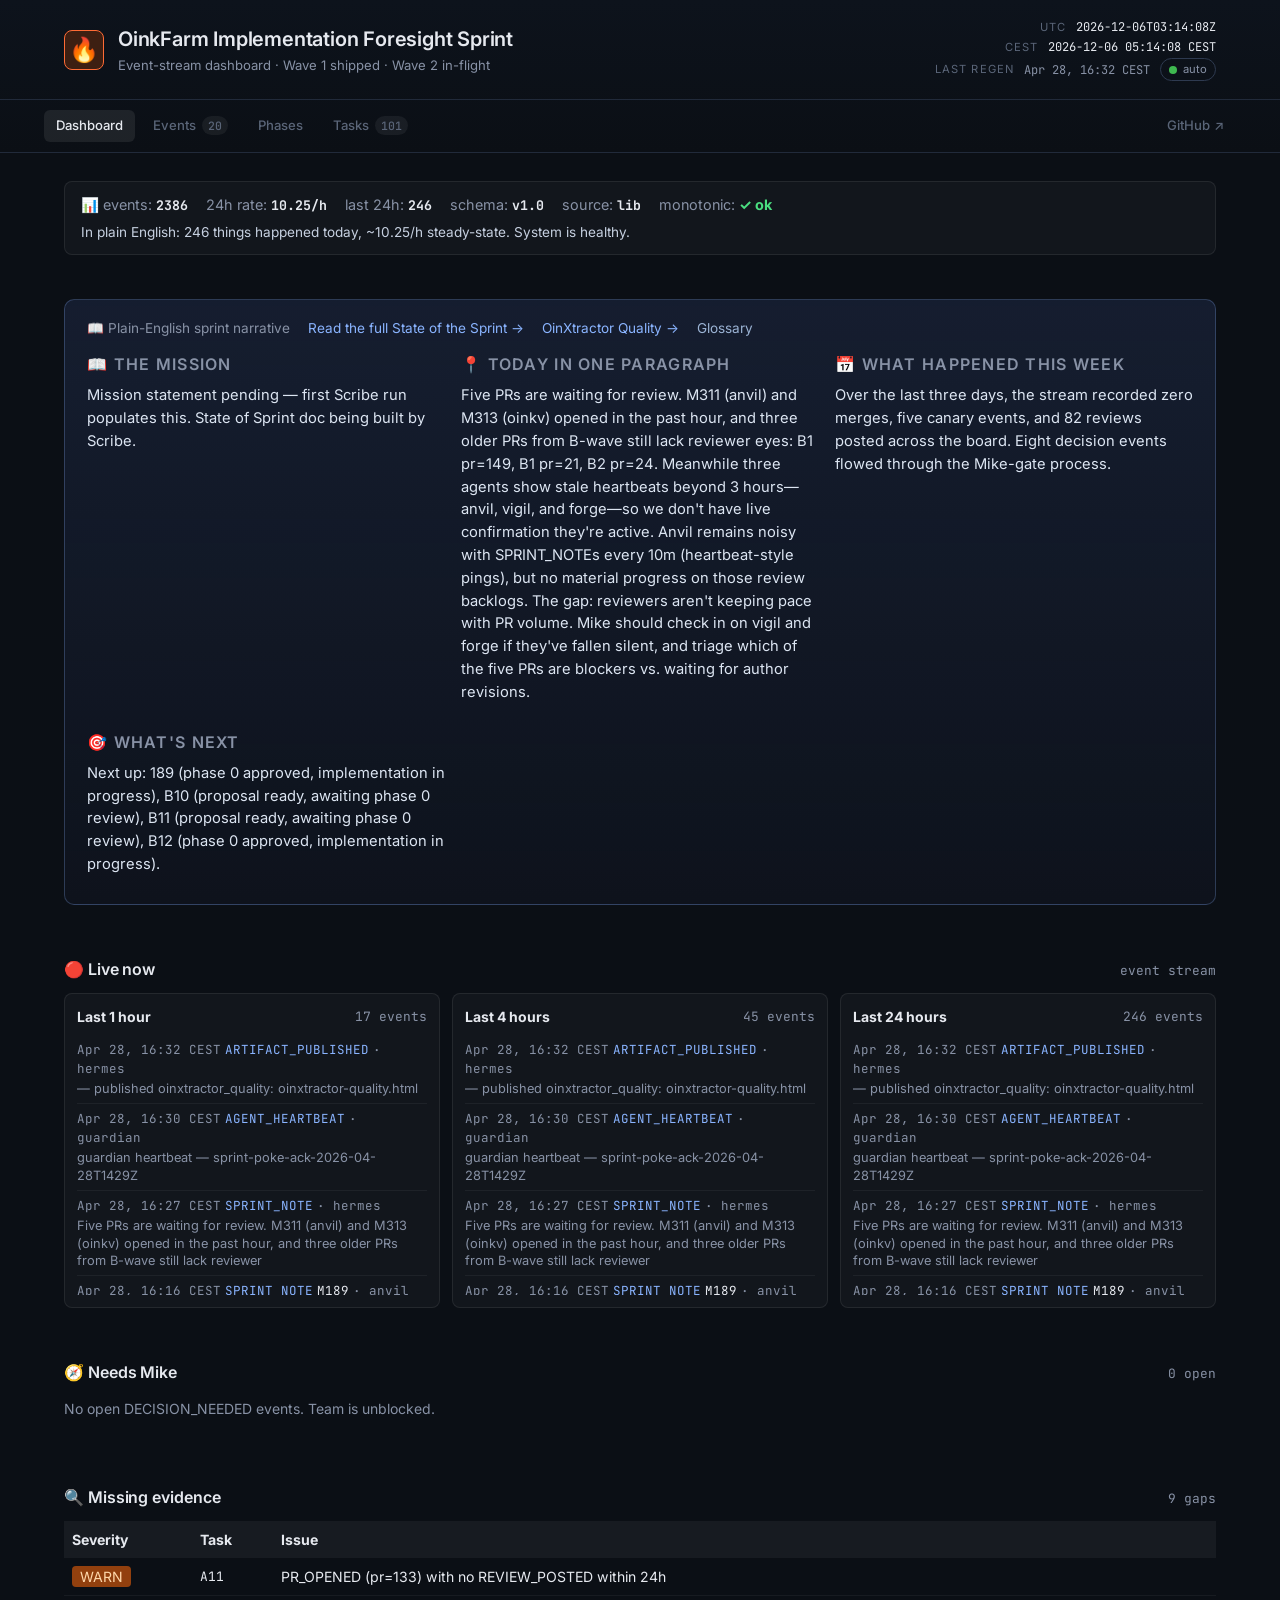
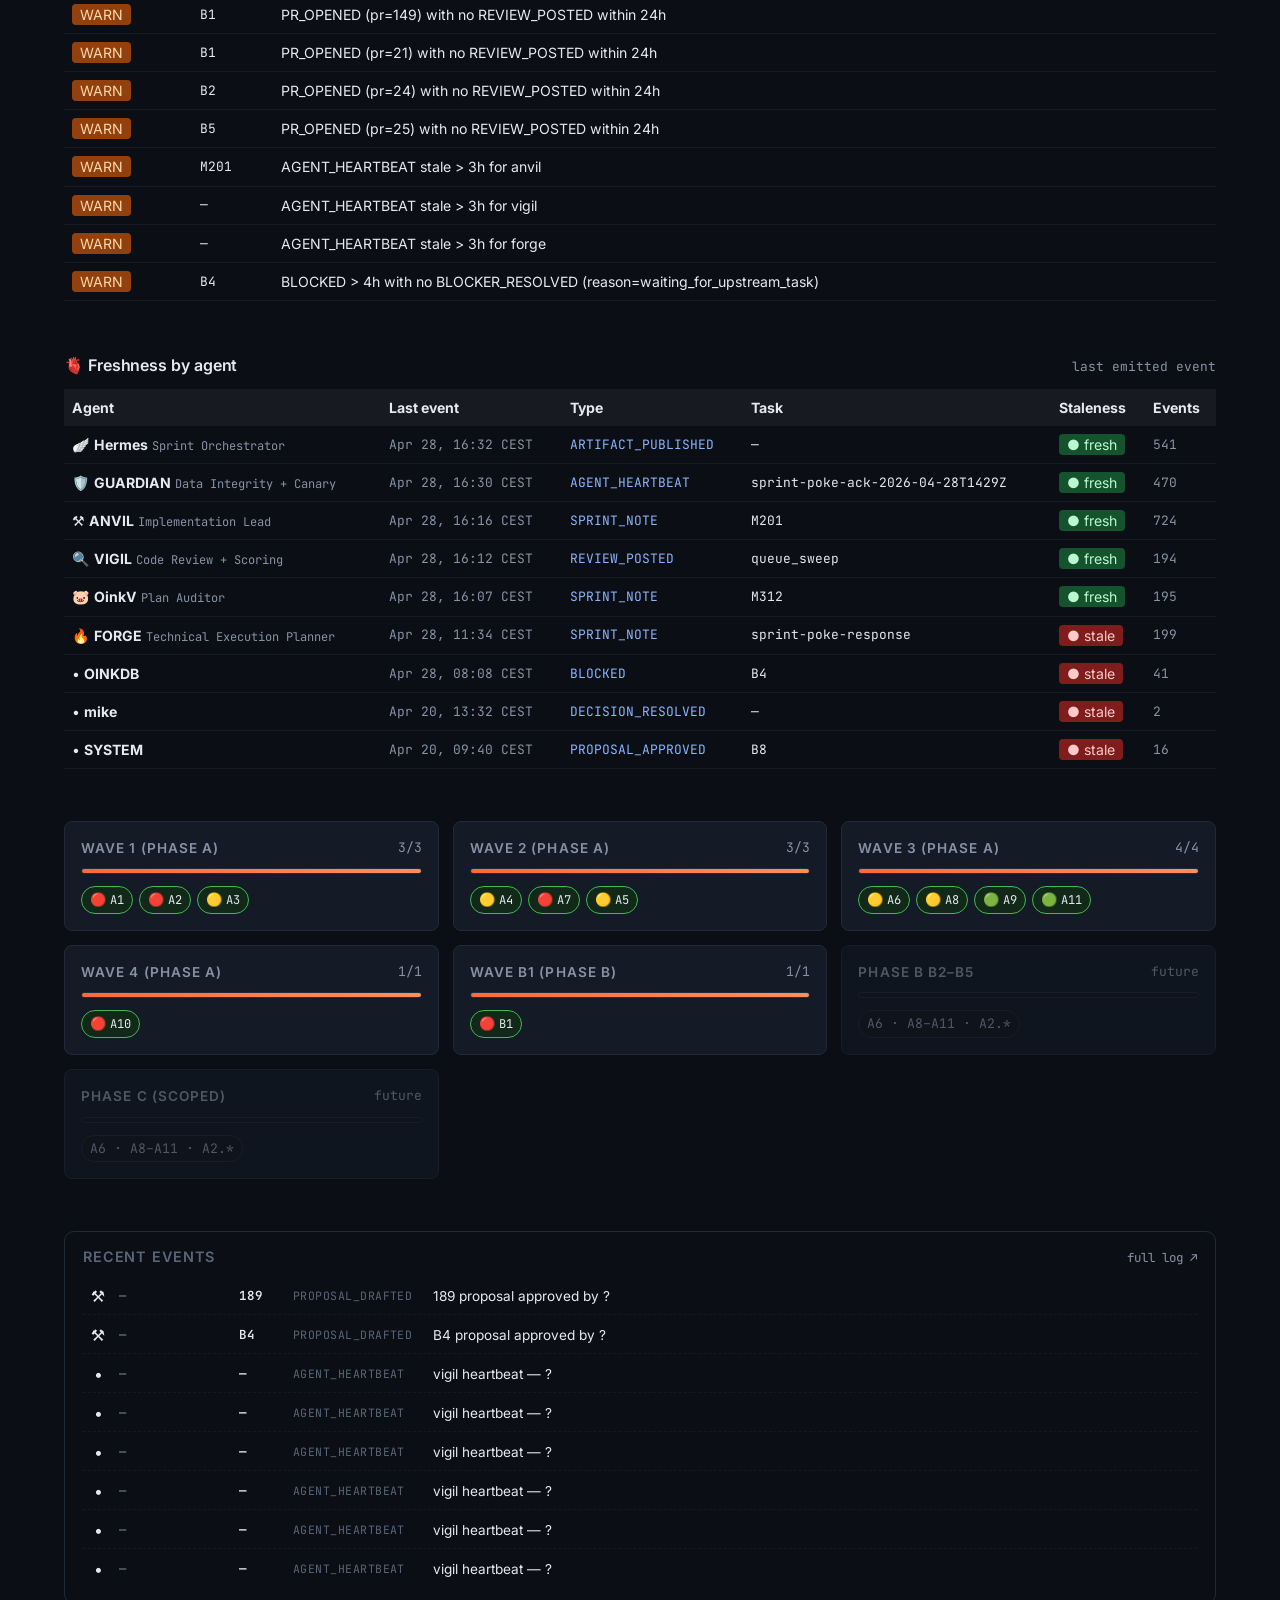
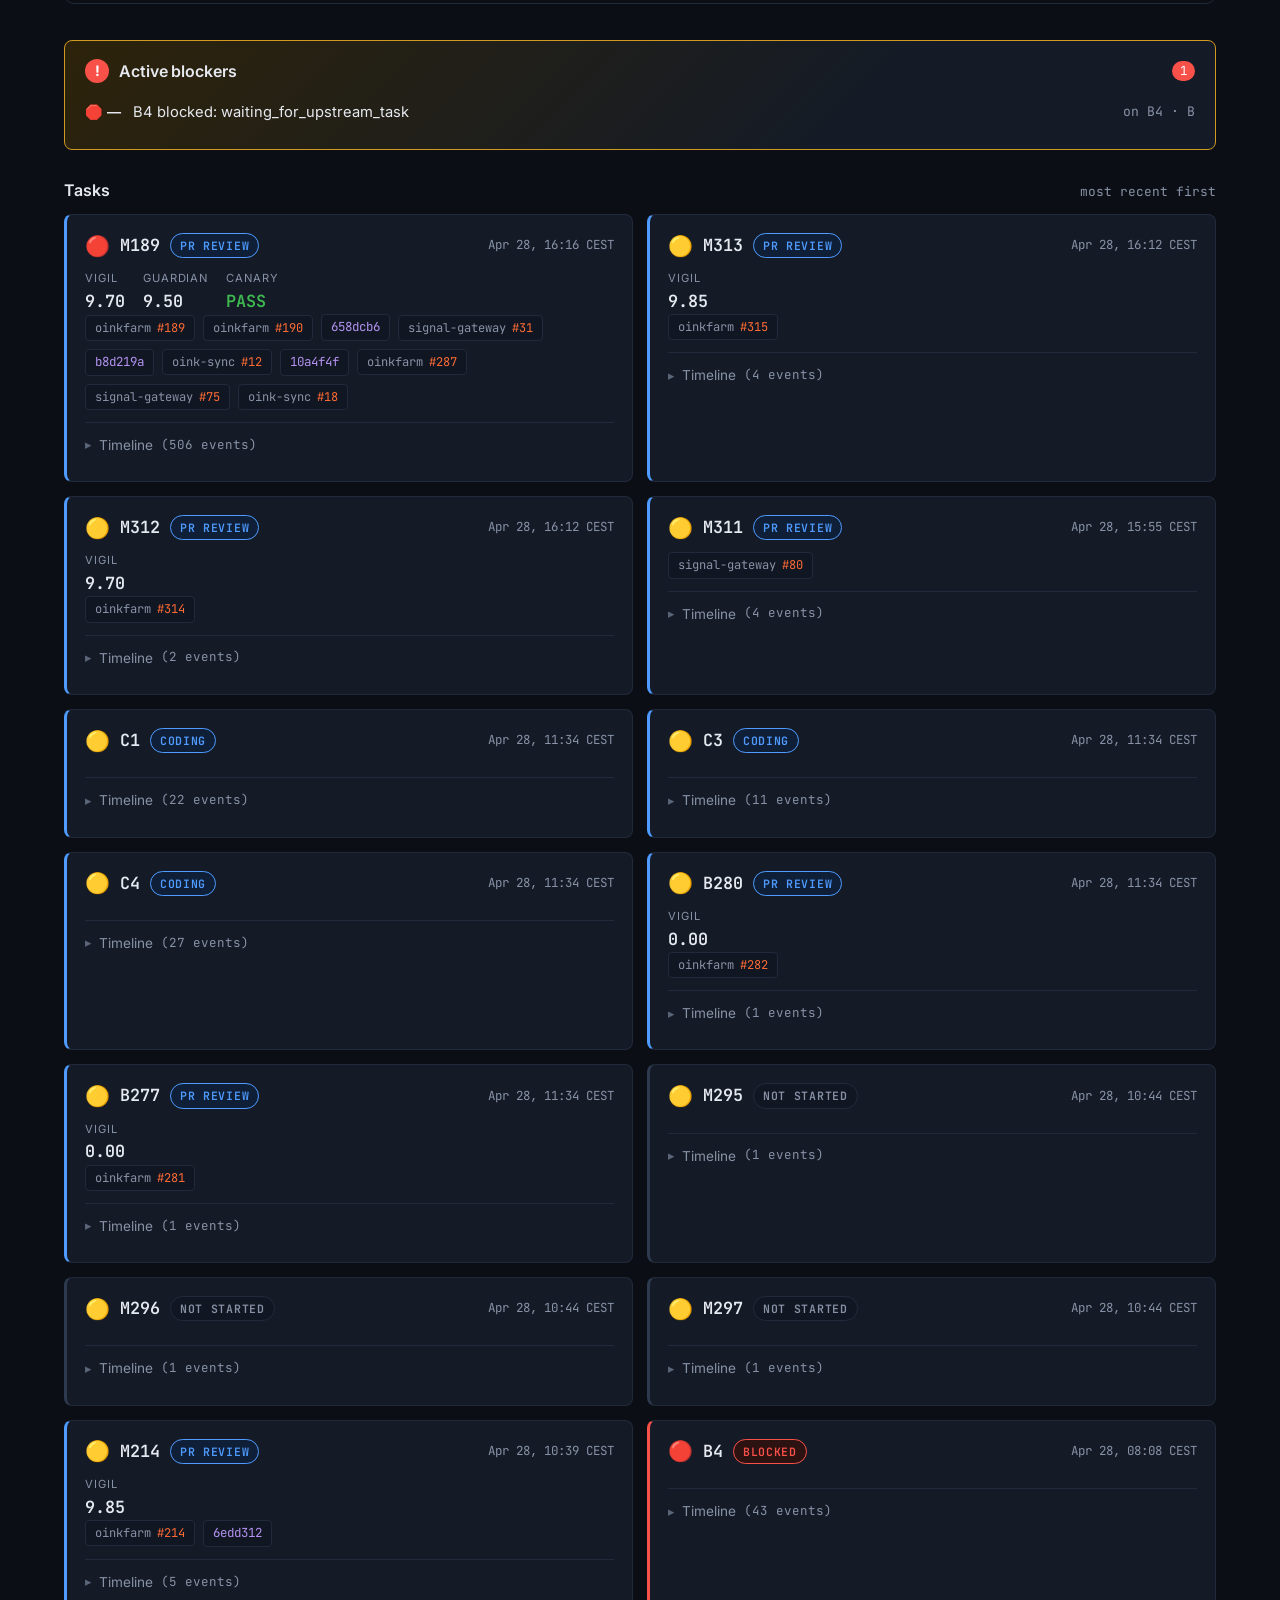
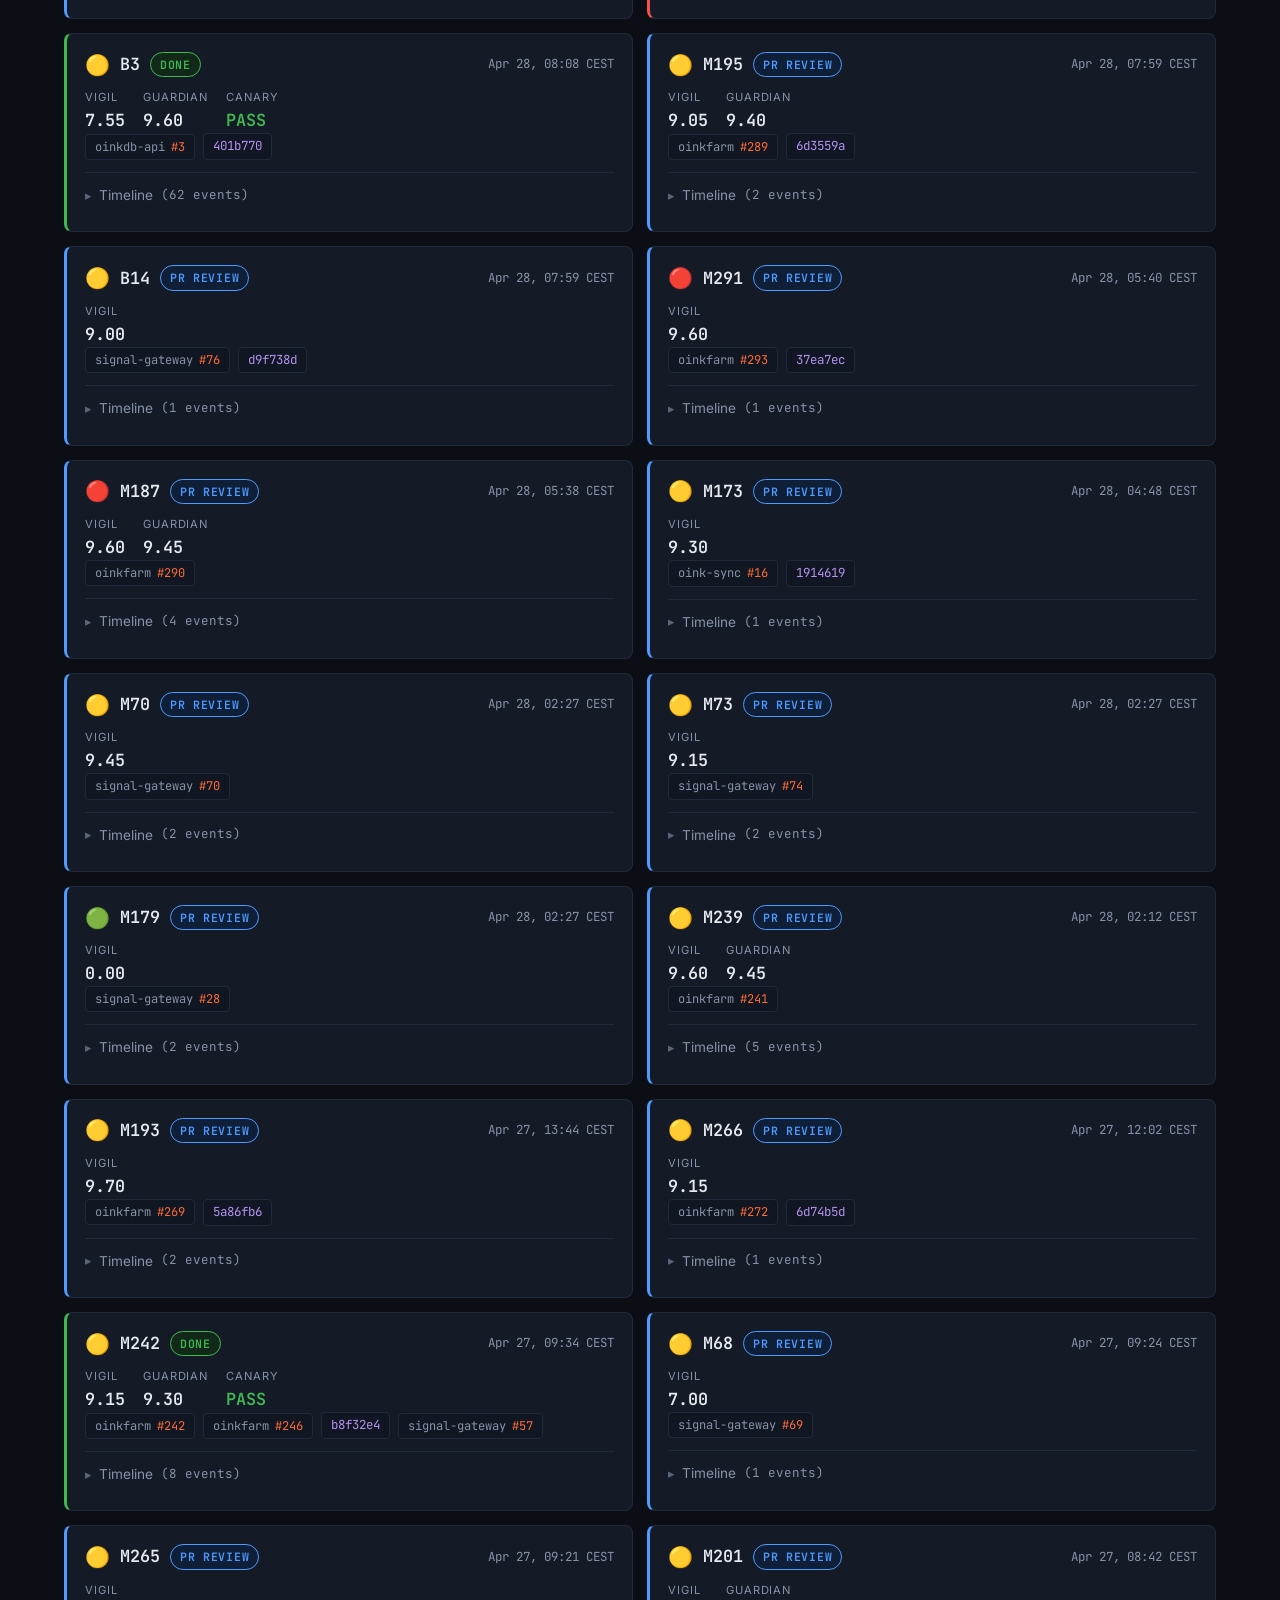
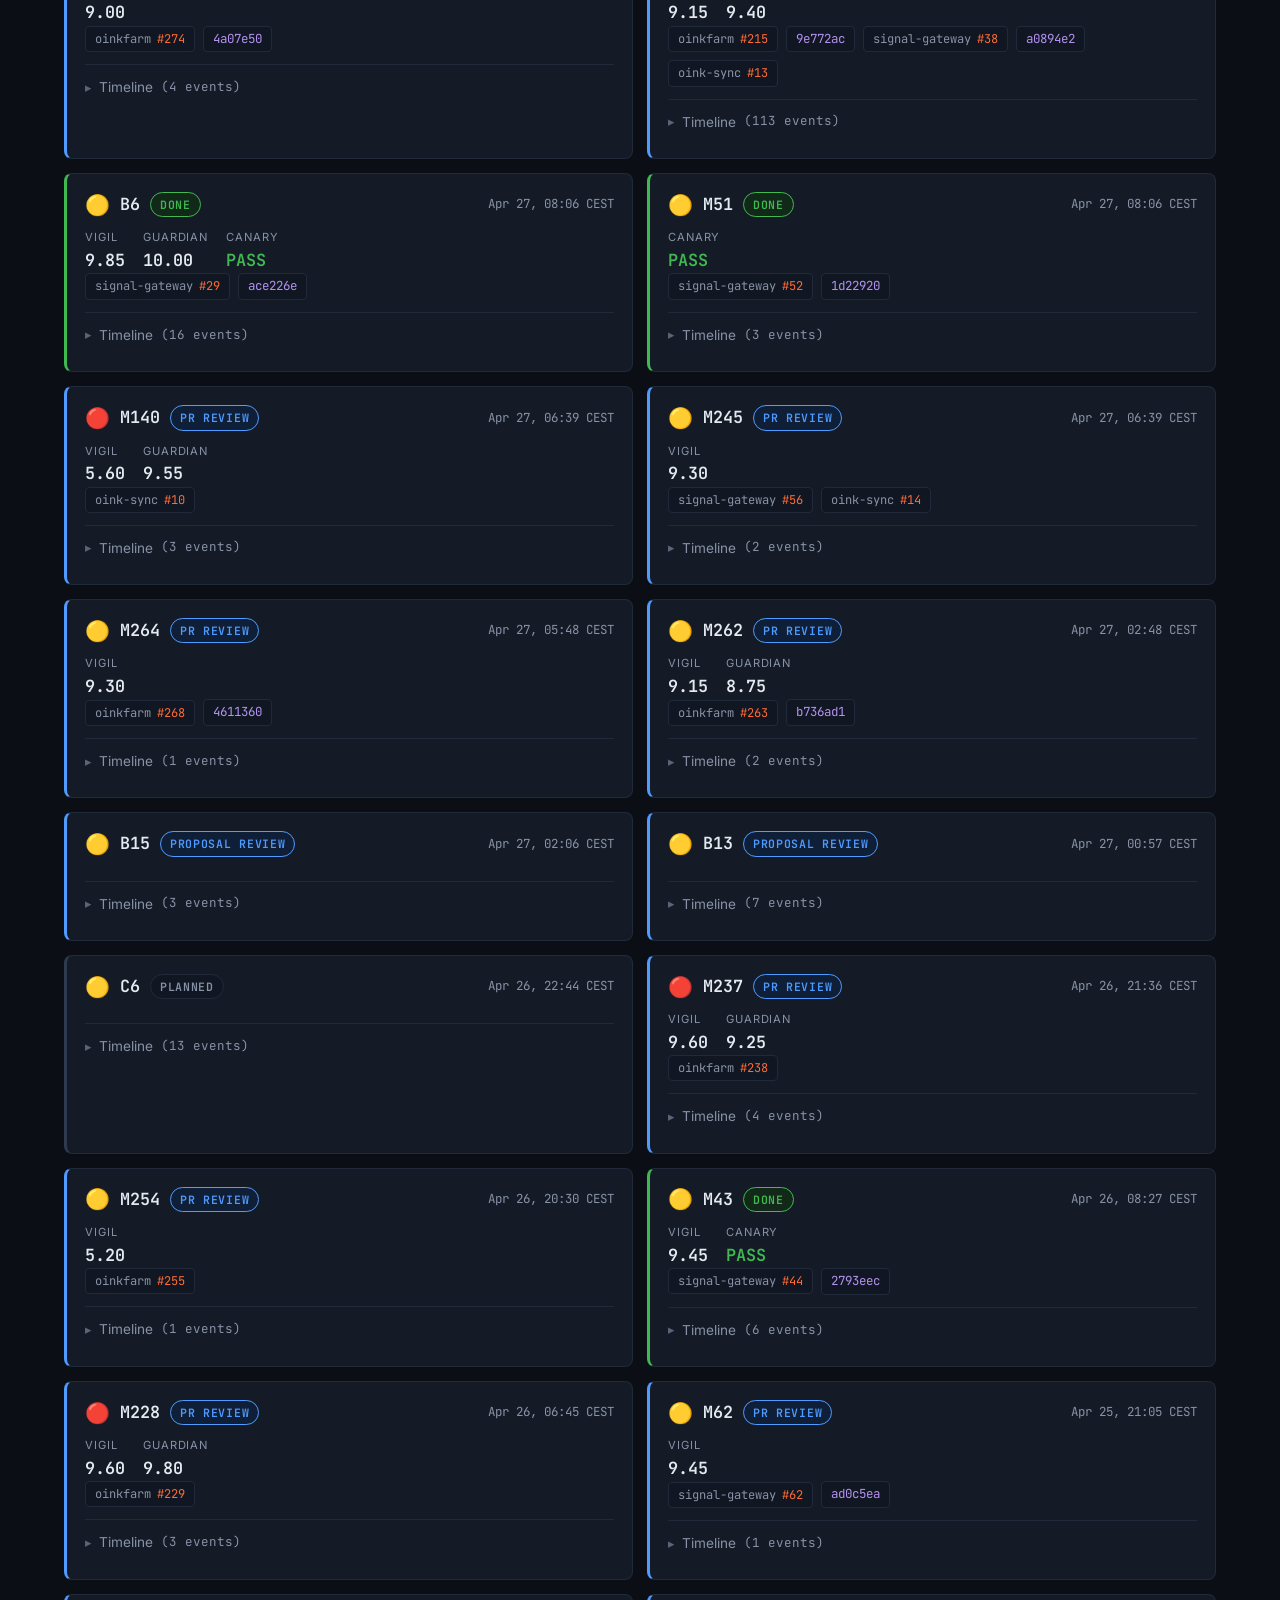
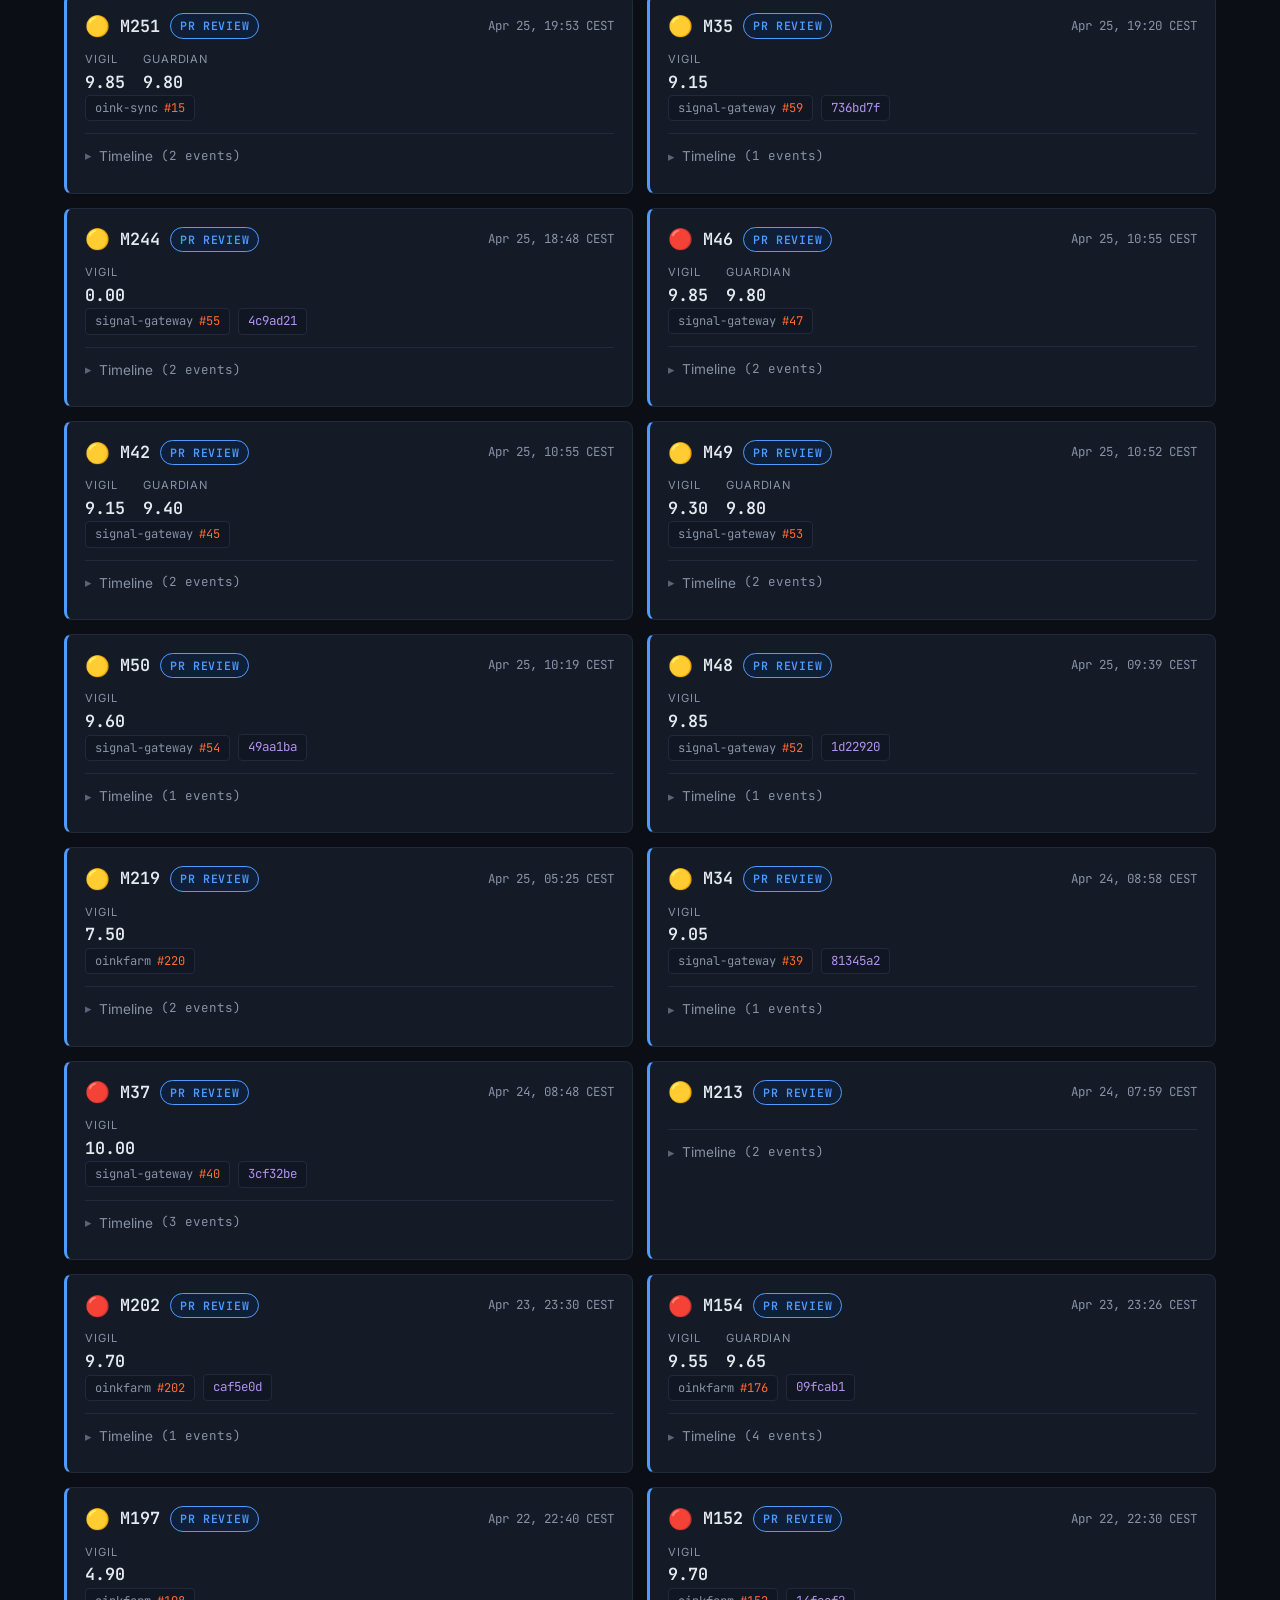
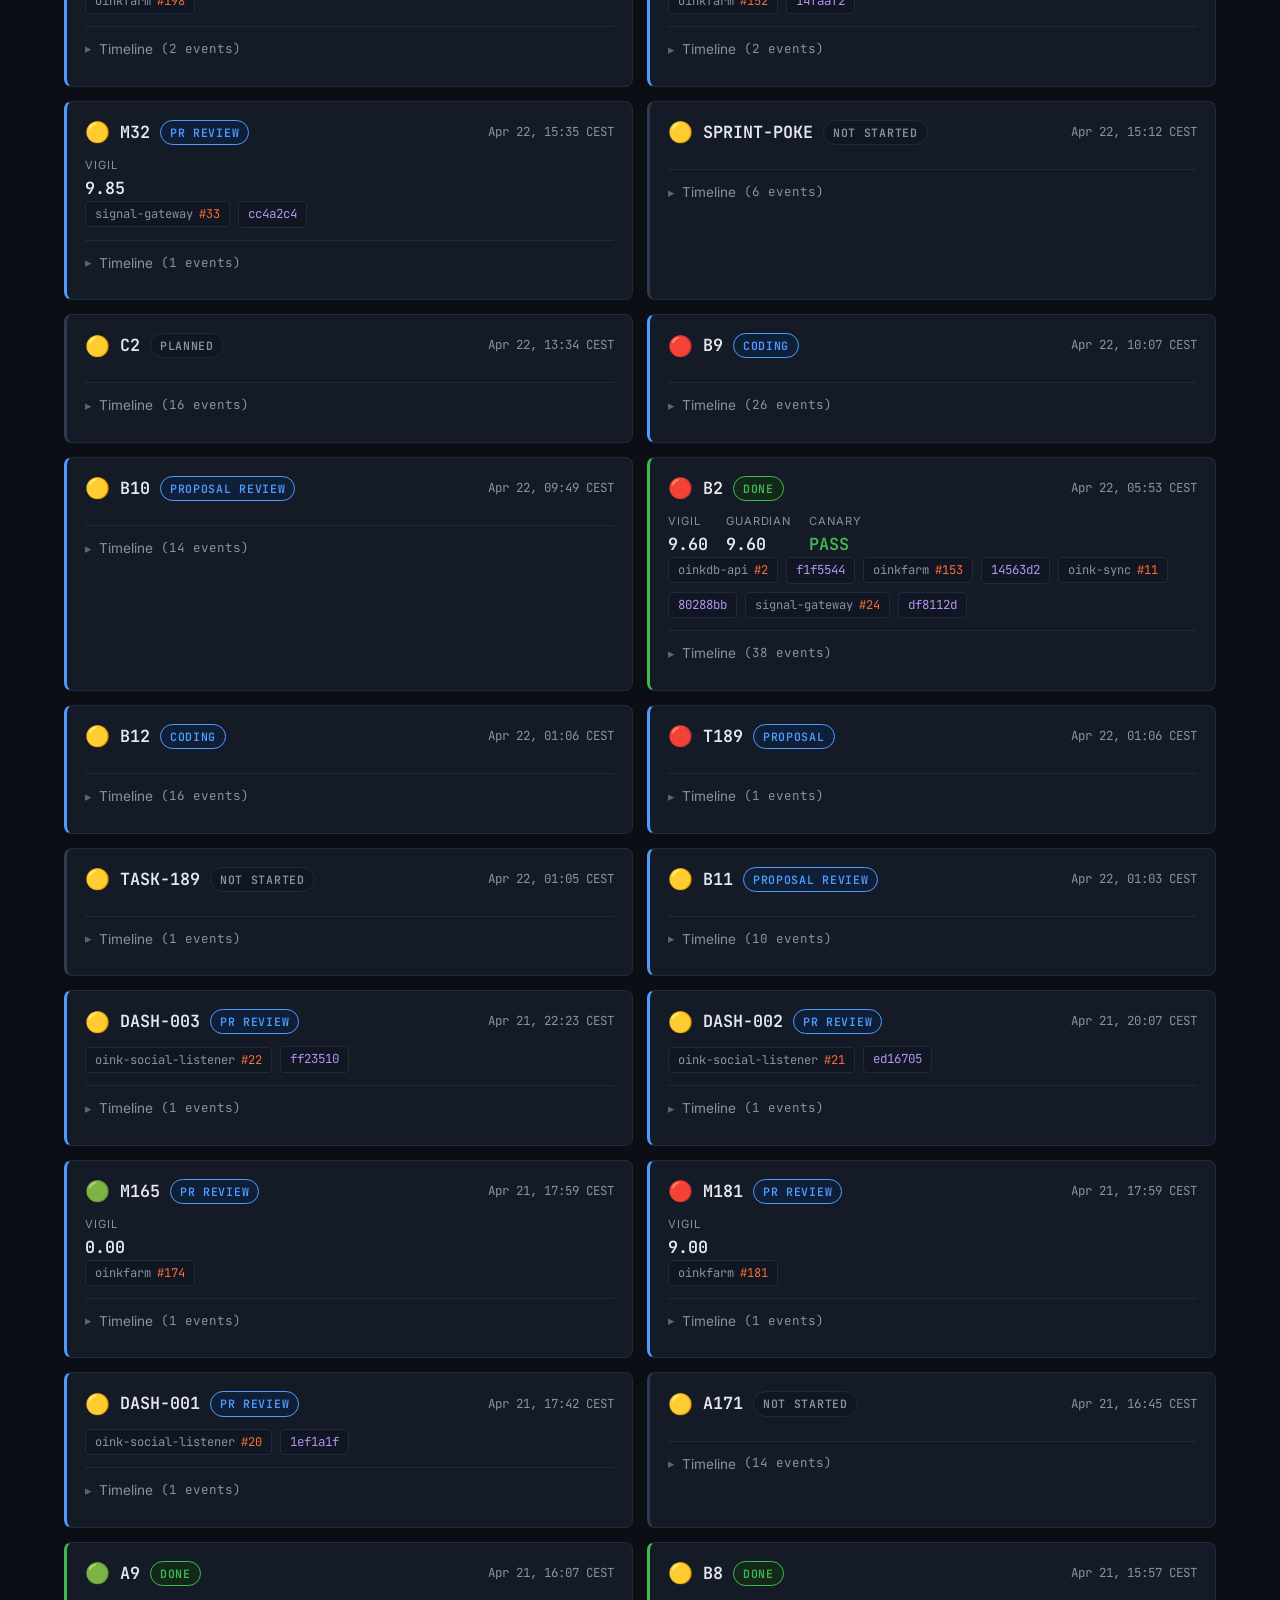
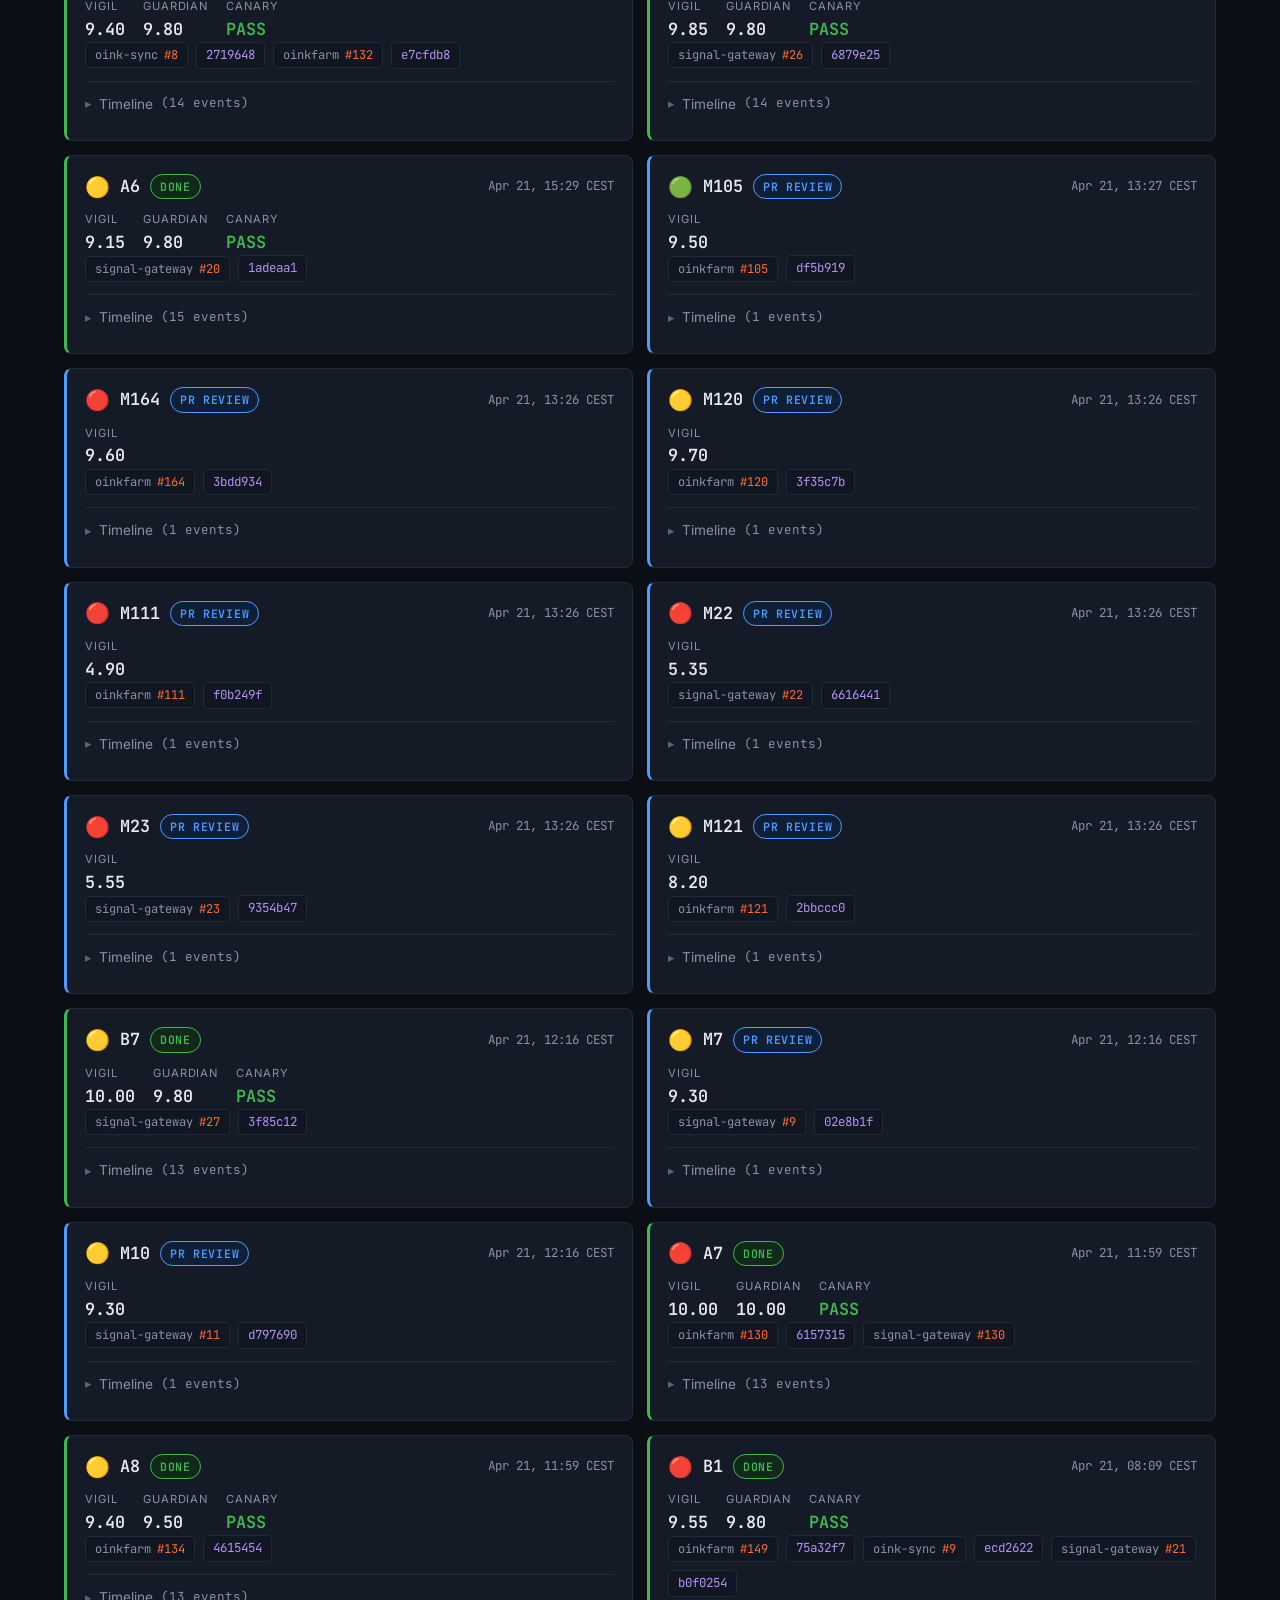
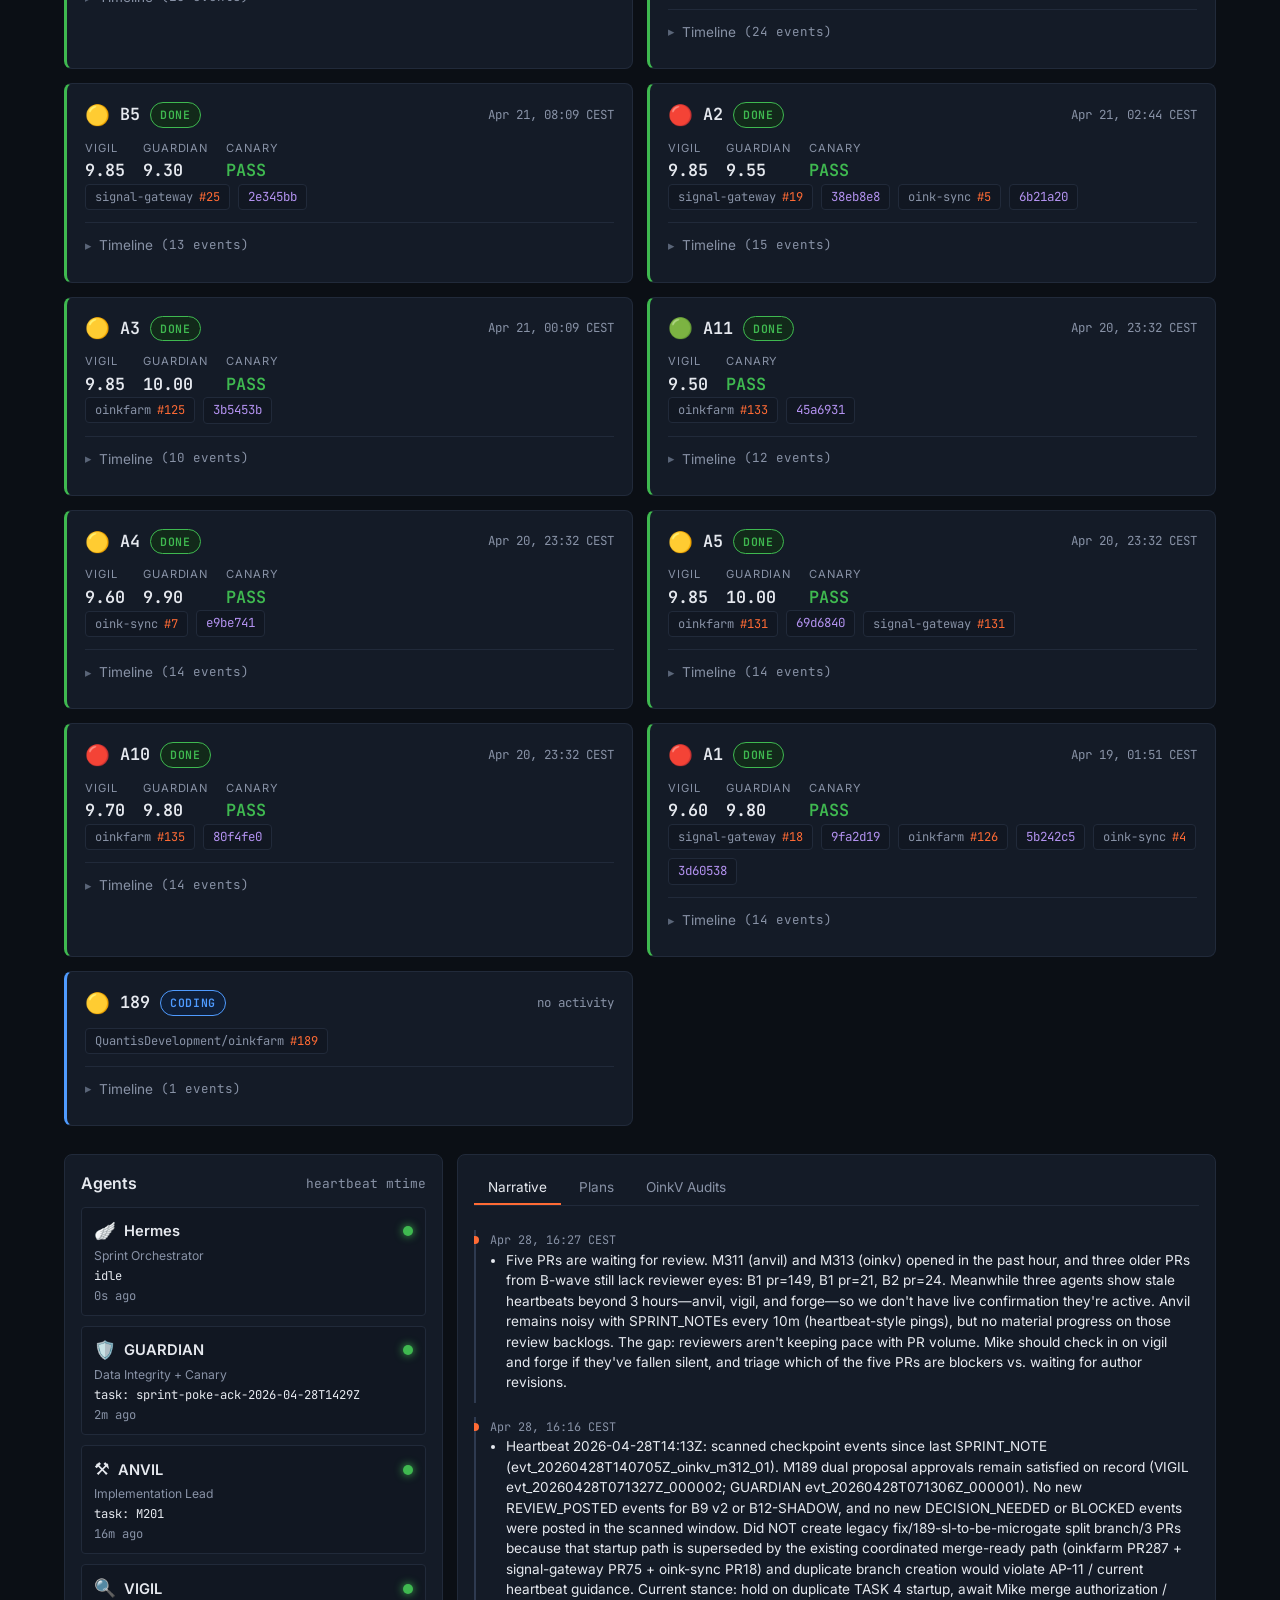
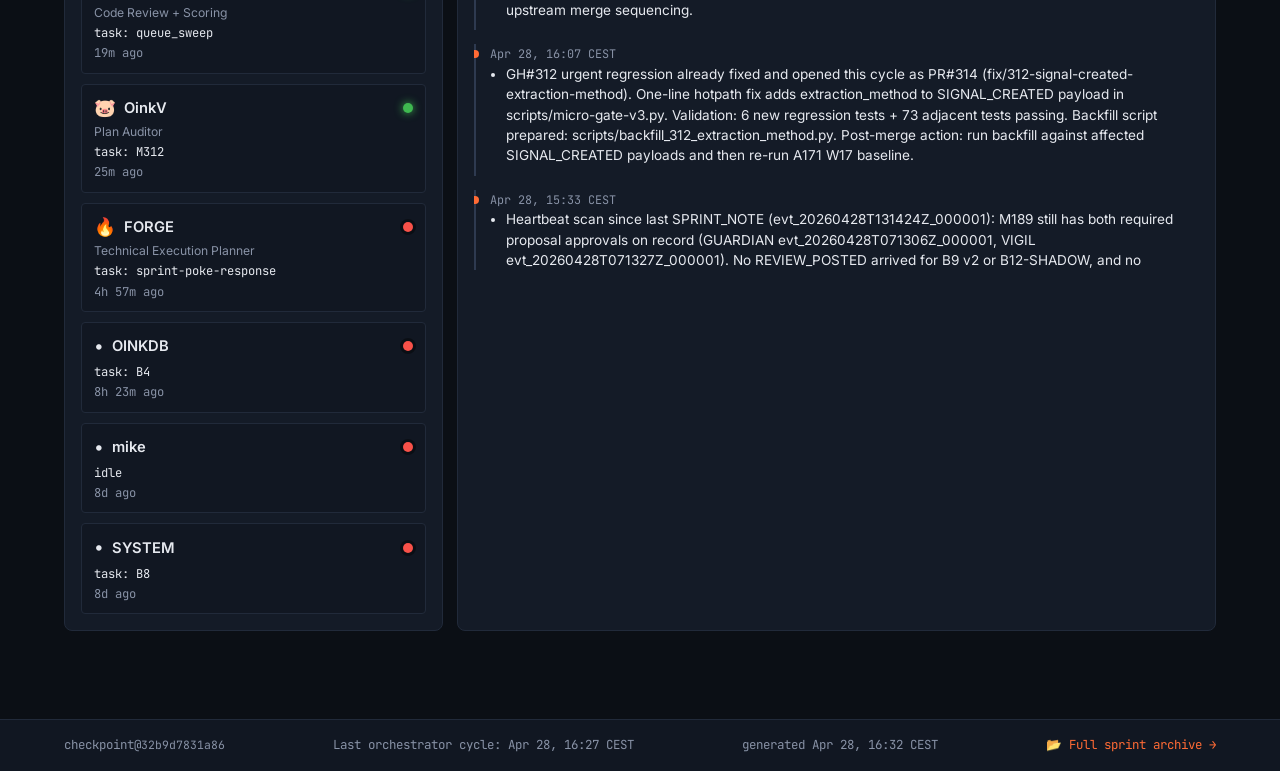
==== docs/index.html @ 9ab331be "auto: regen 2026-04-28T14:34Z (10 new files)" ====
<!DOCTYPE html>
<html lang="en">
<head>
<meta charset="UTF-8">
<meta name="viewport" content="width=device-width, initial-scale=1.0">
<title>OinkFarm Implementation Foresight Sprint</title>
<meta name="description" content="Live checkpoint dashboard for the OinkFarm Implementation Foresight Sprint.">
<link rel="preconnect" href="https://fonts.googleapis.com">
<link rel="preconnect" href="https://fonts.gstatic.com" crossorigin>
<link href="https://fonts.googleapis.com/css2?family=Inter:wght@400;500;600;700&family=JetBrains+Mono:wght@400;500;600&display=swap" rel="stylesheet">
<link rel="stylesheet" href="style.css">
</head>
<body data-generated="2026-04-28T14:32:16+00:00">

<header class="topbar">
  <div class="topbar-inner">
    <div class="brand">
      <div class="brand-mark">🔥</div>
      <div>
        <h1>OinkFarm Implementation Foresight Sprint</h1>
        <p class="subtitle">Event-stream dashboard · Wave 1 shipped · Wave 2 in-flight</p>
      </div>
    </div>
    <div class="clock">
      <div class="clock-row">
        <span class="clock-label">UTC</span>
        <span class="mono" id="clock-utc">2026-04-28T14:32:16+00:00</span>
      </div>
      <div class="clock-row">
        <span class="clock-label">CEST</span>
        <span class="mono" id="clock-cest">2026-04-28T16:32:16+02:00</span>
      </div>
      <div class="clock-row muted">
        <span class="clock-label">last regen</span>
        <span class="mono" id="last-regen">Apr 28, 16:32 CEST</span>
        <span class="refresh-pill" id="refresh-pill" title="auto-refreshes every 60s">
          <span class="dot dot-green"></span> auto
        </span>
      </div>
    </div>
  </div>
  <nav class="topnav" role="navigation" aria-label="Primary">
    <div class="topnav-inner">
      <a class="navlink navlink-active" href="#dashboard" data-nav="dashboard">Dashboard</a>
      <a class="navlink" href="#events" data-nav="events">Events <span class="nav-count mono">20</span></a>
      <a class="navlink" href="https://github.com/QuantisDevelopment/oinkfarm-sprint-checkpoint/tree/main/sprint-log/phases" target="_blank" rel="noopener">Phases</a>
      <a class="navlink" href="https://github.com/QuantisDevelopment/oinkfarm-sprint-checkpoint/tree/main/sprint-log/tasks" target="_blank" rel="noopener">Tasks <span class="nav-count mono">101</span></a>
      <a class="navlink navlink-ghost" href="https://github.com/QuantisDevelopment/oinkfarm-sprint-checkpoint" target="_blank" rel="noopener">GitHub ↗</a>
    </div>
  </nav>
</header>

<main class="container">

<!-- Bootstrapping banner --------------------------------------------------- -->

<!-- Events integrity ------------------------------------------------------- -->
<section class="events-integrity" style="background:rgba(255,255,255,0.03);border:1px solid rgba(255,255,255,0.08);border-radius:8px;padding:12px 16px;margin-bottom:16px;">
  <div style="display:flex;gap:18px;flex-wrap:wrap;align-items:center;font-size:0.9rem;">
    <div><span class="muted">📊 events:</span> <strong class="mono">2386</strong></div>
    <div><span class="muted">24h rate:</span> <strong class="mono">10.25/h</strong></div>
    <div><span class="muted">last 24h:</span> <strong class="mono">246</strong></div>
    <div><span class="muted">schema:</span> <strong class="mono">v1.0</strong></div>
    <div><span class="muted">source:</span> <strong class="mono">lib</strong></div>
    <div>
      <span class="muted">monotonic:</span>
        <strong style="color:#4ade80;">✓ ok</strong>
    </div>
  </div>
  <div class="integrity-human" style="margin-top:6px;font-size:0.85rem;color:#c6d0e0;">
    In plain English: 246 things happened today, ~10.25/h steady-state. System is healthy.
  </div>
</section>

<!-- ★★★ HUMAN NARRATIVE BLOCK — leads the dashboard for Mike/Dominik ★★★ ---- -->
<section class="human-narrative" id="human-narrative"
         style="background:linear-gradient(180deg,rgba(30,42,70,0.55),rgba(20,26,42,0.35));border:1px solid rgba(138,180,255,0.25);border-radius:10px;padding:18px 22px;margin-bottom:24px;">
  <div class="narrative-topbar" style="display:flex;gap:18px;flex-wrap:wrap;align-items:center;margin-bottom:14px;font-size:0.85rem;">
    <span class="muted">📖 Plain-English sprint narrative</span>
    <a href="sprint-log/STATE-OF-SPRINT.md" style="color:#8ab4ff;text-decoration:none;">
      Read the full State of the Sprint →
    </a>
    <a href="oinxtractor-quality.html" style="color:#8ab4ff;text-decoration:none;">
      OinXtractor Quality →
    </a>
    <a href="sprint-log/STATE-OF-SPRINT.md#glossary" class="muted" style="color:#9bb3d4;text-decoration:none;">
      Glossary
    </a>
  </div>
  <div class="narrative-grid" style="display:grid;grid-template-columns:repeat(auto-fit,minmax(300px,1fr));gap:16px;">
    <div class="narrative-cell">
      <h3 style="margin:0 0 8px 0;font-size:1.0rem;">📖 The Mission</h3>
      <div style="margin:0;font-size:0.92rem;line-height:1.55;color:#dce5f2;"><p style="margin:0 0 10px 0;">Mission statement pending — first Scribe run populates this. State of Sprint doc being built by Scribe.</p></div>
    </div>
    <div class="narrative-cell">
      <h3 style="margin:0 0 8px 0;font-size:1.0rem;">📍 Today in one paragraph</h3>
      <div style="margin:0;font-size:0.92rem;line-height:1.55;color:#dce5f2;"><p style="margin:0 0 10px 0;">Five PRs are waiting for review. M311 (anvil) and M313 (oinkv) opened in the past hour, and three older PRs from B-wave still lack reviewer eyes: B1 pr=149, B1 pr=21, B2 pr=24. Meanwhile three agents show stale heartbeats beyond 3 hours—anvil, vigil, and forge—so we don't have live confirmation they're active. Anvil remains noisy with SPRINT_NOTEs every 10m (heartbeat-style pings), but no material progress on those review backlogs. The gap: reviewers aren't keeping pace with PR volume. Mike should check in on vigil and forge if they've fallen silent, and triage which of the five PRs are blockers vs. waiting for author revisions.</p></div>
    </div>
    <div class="narrative-cell">
      <h3 style="margin:0 0 8px 0;font-size:1.0rem;">📅 What happened this week</h3>
      <div style="margin:0;font-size:0.92rem;line-height:1.55;color:#dce5f2;"><p style="margin:0 0 10px 0;">Over the last three days, the stream recorded zero merges, five canary events, and 82 reviews posted across the board. Eight decision events flowed through the Mike-gate process.</p></div>
    </div>
    <div class="narrative-cell">
      <h3 style="margin:0 0 8px 0;font-size:1.0rem;">🎯 What's next</h3>
      <div style="margin:0;font-size:0.92rem;line-height:1.55;color:#dce5f2;"><p style="margin:0 0 10px 0;">Next up: 189 (phase 0 approved, implementation in progress), B10 (proposal ready, awaiting phase 0 review), B11 (proposal ready, awaiting phase 0 review), B12 (phase 0 approved, implementation in progress).</p></div>
    </div>
  </div>
</section>


<!-- ★ MIKE SPEC — 4 top-level sections ★ ----------------------------------- -->

<!-- 1. LIVE NOW ............................................................ -->
<section class="live-now" id="live-now" style="margin-bottom:24px;">
  <div class="section-head"><h2>🔴 Live now</h2><span class="muted mono">event stream</span></div>
  <div style="display:grid;grid-template-columns:repeat(auto-fit,minmax(320px,1fr));gap:12px;">
    <div class="live-bucket" style="background:rgba(255,255,255,0.03);border:1px solid rgba(255,255,255,0.08);border-radius:8px;padding:12px;">
      <div style="display:flex;justify-content:space-between;align-items:center;margin-bottom:8px;">
        <strong>Last 1 hour</strong>
        <span class="mono muted">17 events</span>
      </div>
        <ol style="list-style:none;padding:0;margin:0;max-height:260px;overflow-y:auto;">
          <li style="padding:5px 0;border-bottom:1px solid rgba(255,255,255,0.05);font-size:0.85rem;line-height:1.4;">
            <div>
              <span class="mono muted">Apr 28, 16:32 CEST</span>
              <span class="mono" style="color:#8ab4ff;">ARTIFACT_PUBLISHED</span>
              <span class="muted mono">· hermes</span>
            </div>
            <div class="muted" style="font-size:0.8rem;margin-top:2px;">— published oinxtractor_quality: oinxtractor-quality.html</div>
          </li>
          <li style="padding:5px 0;border-bottom:1px solid rgba(255,255,255,0.05);font-size:0.85rem;line-height:1.4;">
            <div>
              <span class="mono muted">Apr 28, 16:30 CEST</span>
              <span class="mono" style="color:#8ab4ff;">AGENT_HEARTBEAT</span>
              <span class="muted mono">· guardian</span>
            </div>
            <div class="muted" style="font-size:0.8rem;margin-top:2px;">guardian heartbeat — sprint-poke-ack-2026-04-28T1429Z</div>
          </li>
          <li style="padding:5px 0;border-bottom:1px solid rgba(255,255,255,0.05);font-size:0.85rem;line-height:1.4;">
            <div>
              <span class="mono muted">Apr 28, 16:27 CEST</span>
              <span class="mono" style="color:#8ab4ff;">SPRINT_NOTE</span>
              <span class="muted mono">· hermes</span>
            </div>
            <div class="muted" style="font-size:0.8rem;margin-top:2px;">Five PRs are waiting for review. M311 (anvil) and M313 (oinkv) opened in the past hour, and three older PRs from B-wave still lack reviewer </div>
          </li>
          <li style="padding:5px 0;border-bottom:1px solid rgba(255,255,255,0.05);font-size:0.85rem;line-height:1.4;">
            <div>
              <span class="mono muted">Apr 28, 16:16 CEST</span>
              <span class="mono" style="color:#8ab4ff;">SPRINT_NOTE</span>
<span class="mono">M189</span>              <span class="muted mono">· anvil</span>
            </div>
            <div class="muted" style="font-size:0.8rem;margin-top:2px;">Heartbeat 2026-04-28T14:13Z: scanned checkpoint events since last SPRINT_NOTE (evt_20260428T140705Z_oinkv_m312_01). M189 dual proposal appro</div>
          </li>
          <li style="padding:5px 0;border-bottom:1px solid rgba(255,255,255,0.05);font-size:0.85rem;line-height:1.4;">
            <div>
              <span class="mono muted">Apr 28, 16:12 CEST</span>
              <span class="mono" style="color:#8ab4ff;">REVIEW_POSTED</span>
<span class="mono">M313</span>              <span class="muted mono">· vigil</span>
            </div>
            <div class="muted" style="font-size:0.8rem;margin-top:2px;">M313 review by vigil — PASS (9.85)</div>
          </li>
          <li style="padding:5px 0;border-bottom:1px solid rgba(255,255,255,0.05);font-size:0.85rem;line-height:1.4;">
            <div>
              <span class="mono muted">Apr 28, 16:12 CEST</span>
              <span class="mono" style="color:#8ab4ff;">REVIEW_POSTED</span>
<span class="mono">M312</span>              <span class="muted mono">· vigil</span>
            </div>
            <div class="muted" style="font-size:0.8rem;margin-top:2px;">M312 review by vigil — PASS (9.7)</div>
          </li>
          <li style="padding:5px 0;border-bottom:1px solid rgba(255,255,255,0.05);font-size:0.85rem;line-height:1.4;">
            <div>
              <span class="mono muted">Apr 28, 16:07 CEST</span>
              <span class="mono" style="color:#8ab4ff;">SPRINT_NOTE</span>
<span class="mono">M312</span>              <span class="muted mono">· oinkv</span>
            </div>
            <div class="muted" style="font-size:0.8rem;margin-top:2px;">GH#312 urgent regression already fixed and opened this cycle as PR#314 (fix/312-signal-created-extraction-method). One-line hotpath fix adds</div>
          </li>
          <li style="padding:5px 0;border-bottom:1px solid rgba(255,255,255,0.05);font-size:0.85rem;line-height:1.4;">
            <div>
              <span class="mono muted">Apr 28, 16:05 CEST</span>
              <span class="mono" style="color:#8ab4ff;">PR_OPENED</span>
<span class="mono">M313</span>              <span class="muted mono">· oinkv</span>
            </div>
            <div class="muted" style="font-size:0.8rem;margin-top:2px;">M313 PR #315 opened — fix(#313): scope EXTRACTION_CORRECTION to open same-signal rows</div>
          </li>
          <li style="padding:5px 0;border-bottom:1px solid rgba(255,255,255,0.05);font-size:0.85rem;line-height:1.4;">
            <div>
              <span class="mono muted">Apr 28, 16:05 CEST</span>
              <span class="mono" style="color:#8ab4ff;">STATUS_CHANGED</span>
<span class="mono">M313</span>              <span class="muted mono">· oinkv</span>
            </div>
            <div class="muted" style="font-size:0.8rem;margin-top:2px;">M313 CODE_STARTED → PR_REVIEW</div>
          </li>
          <li style="padding:5px 0;border-bottom:1px solid rgba(255,255,255,0.05);font-size:0.85rem;line-height:1.4;">
            <div>
              <span class="mono muted">Apr 28, 15:59 CEST</span>
              <span class="mono" style="color:#8ab4ff;">CODE_STARTED</span>
<span class="mono">M313</span>              <span class="muted mono">· oinkv</span>
            </div>
            <div class="muted" style="font-size:0.8rem;margin-top:2px;">M313 code started on fix/313-extraction-correction-shared-dmid</div>
          </li>
          <li style="padding:5px 0;border-bottom:1px solid rgba(255,255,255,0.05);font-size:0.85rem;line-height:1.4;">
            <div>
              <span class="mono muted">Apr 28, 15:55 CEST</span>
              <span class="mono" style="color:#8ab4ff;">CODE_STARTED</span>
<span class="mono">M311</span>              <span class="muted mono">· anvil</span>
            </div>
            <div class="muted" style="font-size:0.8rem;margin-top:2px;">M311 code started on fix/311-reconciler-cold-start-state</div>
          </li>
          <li style="padding:5px 0;border-bottom:1px solid rgba(255,255,255,0.05);font-size:0.85rem;line-height:1.4;">
            <div>
              <span class="mono muted">Apr 28, 15:55 CEST</span>
              <span class="mono" style="color:#8ab4ff;">PR_OPENED</span>
<span class="mono">M311</span>              <span class="muted mono">· anvil</span>
            </div>
            <div class="muted" style="font-size:0.8rem;margin-top:2px;">M311 PR #80 opened — GH311: restore reconciler state on cold start</div>
          </li>
          <li style="padding:5px 0;border-bottom:1px solid rgba(255,255,255,0.05);font-size:0.85rem;line-height:1.4;">
            <div>
              <span class="mono muted">Apr 28, 15:55 CEST</span>
              <span class="mono" style="color:#8ab4ff;">STATUS_CHANGED</span>
<span class="mono">M311</span>              <span class="muted mono">· anvil</span>
            </div>
            <div class="muted" style="font-size:0.8rem;margin-top:2px;">M311 NOT_STARTED → PR_REVIEW</div>
          </li>
          <li style="padding:5px 0;border-bottom:1px solid rgba(255,255,255,0.05);font-size:0.85rem;line-height:1.4;">
            <div>
              <span class="mono muted">Apr 28, 15:55 CEST</span>
              <span class="mono" style="color:#8ab4ff;">CODE_STARTED</span>
<span class="mono">M311</span>              <span class="muted mono">· anvil</span>
            </div>
            <div class="muted" style="font-size:0.8rem;margin-top:2px;">M311 code started on fix/311-reconciler-cold-start-state</div>
          </li>
          <li style="padding:5px 0;border-bottom:1px solid rgba(255,255,255,0.05);font-size:0.85rem;line-height:1.4;">
            <div>
              <span class="mono muted">Apr 28, 15:55 CEST</span>
              <span class="mono" style="color:#8ab4ff;">REVIEW_POSTED</span>
              <span class="muted mono">· vigil</span>
            </div>
            <div class="muted" style="font-size:0.8rem;margin-top:2px;">— review by vigil — PASS (9.3)</div>
          </li>
          <li style="padding:5px 0;border-bottom:1px solid rgba(255,255,255,0.05);font-size:0.85rem;line-height:1.4;">
            <div>
              <span class="mono muted">Apr 28, 15:48 CEST</span>
              <span class="mono" style="color:#8ab4ff;">AGENT_HEARTBEAT</span>
              <span class="muted mono">· guardian</span>
            </div>
            <div class="muted" style="font-size:0.8rem;margin-top:2px;">guardian heartbeat — sprint-poke-ack-2026-04-28T1348Z</div>
          </li>
          <li style="padding:5px 0;border-bottom:1px solid rgba(255,255,255,0.05);font-size:0.85rem;line-height:1.4;">
            <div>
              <span class="mono muted">Apr 28, 15:33 CEST</span>
              <span class="mono" style="color:#8ab4ff;">SPRINT_NOTE</span>
<span class="mono">M189</span>              <span class="muted mono">· anvil</span>
            </div>
            <div class="muted" style="font-size:0.8rem;margin-top:2px;">Heartbeat scan since last SPRINT_NOTE (evt_20260428T131424Z_000001): M189 still has both required proposal approvals on record (GUARDIAN evt</div>
          </li>
        </ol>
    </div>
    <div class="live-bucket" style="background:rgba(255,255,255,0.03);border:1px solid rgba(255,255,255,0.08);border-radius:8px;padding:12px;">
      <div style="display:flex;justify-content:space-between;align-items:center;margin-bottom:8px;">
        <strong>Last 4 hours</strong>
        <span class="mono muted">45 events</span>
      </div>
        <ol style="list-style:none;padding:0;margin:0;max-height:260px;overflow-y:auto;">
          <li style="padding:5px 0;border-bottom:1px solid rgba(255,255,255,0.05);font-size:0.85rem;line-height:1.4;">
            <div>
              <span class="mono muted">Apr 28, 16:32 CEST</span>
              <span class="mono" style="color:#8ab4ff;">ARTIFACT_PUBLISHED</span>
              <span class="muted mono">· hermes</span>
            </div>
            <div class="muted" style="font-size:0.8rem;margin-top:2px;">— published oinxtractor_quality: oinxtractor-quality.html</div>
          </li>
          <li style="padding:5px 0;border-bottom:1px solid rgba(255,255,255,0.05);font-size:0.85rem;line-height:1.4;">
            <div>
              <span class="mono muted">Apr 28, 16:30 CEST</span>
              <span class="mono" style="color:#8ab4ff;">AGENT_HEARTBEAT</span>
              <span class="muted mono">· guardian</span>
            </div>
            <div class="muted" style="font-size:0.8rem;margin-top:2px;">guardian heartbeat — sprint-poke-ack-2026-04-28T1429Z</div>
          </li>
          <li style="padding:5px 0;border-bottom:1px solid rgba(255,255,255,0.05);font-size:0.85rem;line-height:1.4;">
            <div>
              <span class="mono muted">Apr 28, 16:27 CEST</span>
              <span class="mono" style="color:#8ab4ff;">SPRINT_NOTE</span>
              <span class="muted mono">· hermes</span>
            </div>
            <div class="muted" style="font-size:0.8rem;margin-top:2px;">Five PRs are waiting for review. M311 (anvil) and M313 (oinkv) opened in the past hour, and three older PRs from B-wave still lack reviewer </div>
          </li>
          <li style="padding:5px 0;border-bottom:1px solid rgba(255,255,255,0.05);font-size:0.85rem;line-height:1.4;">
            <div>
              <span class="mono muted">Apr 28, 16:16 CEST</span>
              <span class="mono" style="color:#8ab4ff;">SPRINT_NOTE</span>
<span class="mono">M189</span>              <span class="muted mono">· anvil</span>
            </div>
            <div class="muted" style="font-size:0.8rem;margin-top:2px;">Heartbeat 2026-04-28T14:13Z: scanned checkpoint events since last SPRINT_NOTE (evt_20260428T140705Z_oinkv_m312_01). M189 dual proposal appro</div>
          </li>
          <li style="padding:5px 0;border-bottom:1px solid rgba(255,255,255,0.05);font-size:0.85rem;line-height:1.4;">
            <div>
              <span class="mono muted">Apr 28, 16:12 CEST</span>
              <span class="mono" style="color:#8ab4ff;">REVIEW_POSTED</span>
<span class="mono">M313</span>              <span class="muted mono">· vigil</span>
            </div>
            <div class="muted" style="font-size:0.8rem;margin-top:2px;">M313 review by vigil — PASS (9.85)</div>
          </li>
          <li style="padding:5px 0;border-bottom:1px solid rgba(255,255,255,0.05);font-size:0.85rem;line-height:1.4;">
            <div>
              <span class="mono muted">Apr 28, 16:12 CEST</span>
              <span class="mono" style="color:#8ab4ff;">REVIEW_POSTED</span>
<span class="mono">M312</span>              <span class="muted mono">· vigil</span>
            </div>
            <div class="muted" style="font-size:0.8rem;margin-top:2px;">M312 review by vigil — PASS (9.7)</div>
          </li>
          <li style="padding:5px 0;border-bottom:1px solid rgba(255,255,255,0.05);font-size:0.85rem;line-height:1.4;">
            <div>
              <span class="mono muted">Apr 28, 16:07 CEST</span>
              <span class="mono" style="color:#8ab4ff;">SPRINT_NOTE</span>
<span class="mono">M312</span>              <span class="muted mono">· oinkv</span>
            </div>
            <div class="muted" style="font-size:0.8rem;margin-top:2px;">GH#312 urgent regression already fixed and opened this cycle as PR#314 (fix/312-signal-created-extraction-method). One-line hotpath fix adds</div>
          </li>
          <li style="padding:5px 0;border-bottom:1px solid rgba(255,255,255,0.05);font-size:0.85rem;line-height:1.4;">
            <div>
              <span class="mono muted">Apr 28, 16:05 CEST</span>
              <span class="mono" style="color:#8ab4ff;">PR_OPENED</span>
<span class="mono">M313</span>              <span class="muted mono">· oinkv</span>
            </div>
            <div class="muted" style="font-size:0.8rem;margin-top:2px;">M313 PR #315 opened — fix(#313): scope EXTRACTION_CORRECTION to open same-signal rows</div>
          </li>
          <li style="padding:5px 0;border-bottom:1px solid rgba(255,255,255,0.05);font-size:0.85rem;line-height:1.4;">
            <div>
              <span class="mono muted">Apr 28, 16:05 CEST</span>
              <span class="mono" style="color:#8ab4ff;">STATUS_CHANGED</span>
<span class="mono">M313</span>              <span class="muted mono">· oinkv</span>
            </div>
            <div class="muted" style="font-size:0.8rem;margin-top:2px;">M313 CODE_STARTED → PR_REVIEW</div>
          </li>
          <li style="padding:5px 0;border-bottom:1px solid rgba(255,255,255,0.05);font-size:0.85rem;line-height:1.4;">
            <div>
              <span class="mono muted">Apr 28, 15:59 CEST</span>
              <span class="mono" style="color:#8ab4ff;">CODE_STARTED</span>
<span class="mono">M313</span>              <span class="muted mono">· oinkv</span>
            </div>
            <div class="muted" style="font-size:0.8rem;margin-top:2px;">M313 code started on fix/313-extraction-correction-shared-dmid</div>
          </li>
          <li style="padding:5px 0;border-bottom:1px solid rgba(255,255,255,0.05);font-size:0.85rem;line-height:1.4;">
            <div>
              <span class="mono muted">Apr 28, 15:55 CEST</span>
              <span class="mono" style="color:#8ab4ff;">CODE_STARTED</span>
<span class="mono">M311</span>              <span class="muted mono">· anvil</span>
            </div>
            <div class="muted" style="font-size:0.8rem;margin-top:2px;">M311 code started on fix/311-reconciler-cold-start-state</div>
          </li>
          <li style="padding:5px 0;border-bottom:1px solid rgba(255,255,255,0.05);font-size:0.85rem;line-height:1.4;">
            <div>
              <span class="mono muted">Apr 28, 15:55 CEST</span>
              <span class="mono" style="color:#8ab4ff;">PR_OPENED</span>
<span class="mono">M311</span>              <span class="muted mono">· anvil</span>
            </div>
            <div class="muted" style="font-size:0.8rem;margin-top:2px;">M311 PR #80 opened — GH311: restore reconciler state on cold start</div>
          </li>
          <li style="padding:5px 0;border-bottom:1px solid rgba(255,255,255,0.05);font-size:0.85rem;line-height:1.4;">
            <div>
              <span class="mono muted">Apr 28, 15:55 CEST</span>
              <span class="mono" style="color:#8ab4ff;">STATUS_CHANGED</span>
<span class="mono">M311</span>              <span class="muted mono">· anvil</span>
            </div>
            <div class="muted" style="font-size:0.8rem;margin-top:2px;">M311 NOT_STARTED → PR_REVIEW</div>
          </li>
          <li style="padding:5px 0;border-bottom:1px solid rgba(255,255,255,0.05);font-size:0.85rem;line-height:1.4;">
            <div>
              <span class="mono muted">Apr 28, 15:55 CEST</span>
              <span class="mono" style="color:#8ab4ff;">CODE_STARTED</span>
<span class="mono">M311</span>              <span class="muted mono">· anvil</span>
            </div>
            <div class="muted" style="font-size:0.8rem;margin-top:2px;">M311 code started on fix/311-reconciler-cold-start-state</div>
          </li>
          <li style="padding:5px 0;border-bottom:1px solid rgba(255,255,255,0.05);font-size:0.85rem;line-height:1.4;">
            <div>
              <span class="mono muted">Apr 28, 15:55 CEST</span>
              <span class="mono" style="color:#8ab4ff;">REVIEW_POSTED</span>
              <span class="muted mono">· vigil</span>
            </div>
            <div class="muted" style="font-size:0.8rem;margin-top:2px;">— review by vigil — PASS (9.3)</div>
          </li>
          <li style="padding:5px 0;border-bottom:1px solid rgba(255,255,255,0.05);font-size:0.85rem;line-height:1.4;">
            <div>
              <span class="mono muted">Apr 28, 15:48 CEST</span>
              <span class="mono" style="color:#8ab4ff;">AGENT_HEARTBEAT</span>
              <span class="muted mono">· guardian</span>
            </div>
            <div class="muted" style="font-size:0.8rem;margin-top:2px;">guardian heartbeat — sprint-poke-ack-2026-04-28T1348Z</div>
          </li>
          <li style="padding:5px 0;border-bottom:1px solid rgba(255,255,255,0.05);font-size:0.85rem;line-height:1.4;">
            <div>
              <span class="mono muted">Apr 28, 15:33 CEST</span>
              <span class="mono" style="color:#8ab4ff;">SPRINT_NOTE</span>
<span class="mono">M189</span>              <span class="muted mono">· anvil</span>
            </div>
            <div class="muted" style="font-size:0.8rem;margin-top:2px;">Heartbeat scan since last SPRINT_NOTE (evt_20260428T131424Z_000001): M189 still has both required proposal approvals on record (GUARDIAN evt</div>
          </li>
          <li style="padding:5px 0;border-bottom:1px solid rgba(255,255,255,0.05);font-size:0.85rem;line-height:1.4;">
            <div>
              <span class="mono muted">Apr 28, 15:19 CEST</span>
              <span class="mono" style="color:#8ab4ff;">SPRINT_NOTE</span>
              <span class="muted mono">· oinkv</span>
            </div>
            <div class="muted" style="font-size:0.8rem;margin-top:2px;"></div>
          </li>
          <li style="padding:5px 0;border-bottom:1px solid rgba(255,255,255,0.05);font-size:0.85rem;line-height:1.4;">
            <div>
              <span class="mono muted">Apr 28, 15:15 CEST</span>
              <span class="mono" style="color:#8ab4ff;">REVIEW_POSTED</span>
              <span class="muted mono">· guardian</span>
            </div>
            <div class="muted" style="font-size:0.8rem;margin-top:2px;">— review by guardian — REVISE (8.6)</div>
          </li>
          <li style="padding:5px 0;border-bottom:1px solid rgba(255,255,255,0.05);font-size:0.85rem;line-height:1.4;">
            <div>
              <span class="mono muted">Apr 28, 15:14 CEST</span>
              <span class="mono" style="color:#8ab4ff;">SPRINT_NOTE</span>
<span class="mono">M189</span>              <span class="muted mono">· anvil</span>
            </div>
            <div class="muted" style="font-size:0.8rem;margin-top:2px;">Heartbeat scan since last SPRINT_NOTE (evt_20260428T125347Z_000001): M189 still has both required proposal approvals on record (GUARDIAN evt</div>
          </li>
          <li style="padding:5px 0;border-bottom:1px solid rgba(255,255,255,0.05);font-size:0.85rem;line-height:1.4;">
            <div>
              <span class="mono muted">Apr 28, 15:14 CEST</span>
              <span class="mono" style="color:#8ab4ff;">ARTIFACT_PUBLISHED</span>
              <span class="muted mono">· hermes</span>
            </div>
            <div class="muted" style="font-size:0.8rem;margin-top:2px;">— published oinxtractor_quality: oinxtractor-quality.html</div>
          </li>
          <li style="padding:5px 0;border-bottom:1px solid rgba(255,255,255,0.05);font-size:0.85rem;line-height:1.4;">
            <div>
              <span class="mono muted">Apr 28, 15:13 CEST</span>
              <span class="mono" style="color:#8ab4ff;">AGENT_HEARTBEAT</span>
              <span class="muted mono">· guardian</span>
            </div>
            <div class="muted" style="font-size:0.8rem;margin-top:2px;">guardian heartbeat — PR298-review-round1</div>
          </li>
          <li style="padding:5px 0;border-bottom:1px solid rgba(255,255,255,0.05);font-size:0.85rem;line-height:1.4;">
            <div>
              <span class="mono muted">Apr 28, 14:57 CEST</span>
              <span class="mono" style="color:#8ab4ff;">ARTIFACT_PUBLISHED</span>
              <span class="muted mono">· hermes</span>
            </div>
            <div class="muted" style="font-size:0.8rem;margin-top:2px;">— published oinxtractor_quality: oinxtractor-quality.html</div>
          </li>
          <li style="padding:5px 0;border-bottom:1px solid rgba(255,255,255,0.05);font-size:0.85rem;line-height:1.4;">
            <div>
              <span class="mono muted">Apr 28, 14:53 CEST</span>
              <span class="mono" style="color:#8ab4ff;">SPRINT_NOTE</span>
<span class="mono">M189</span>              <span class="muted mono">· anvil</span>
            </div>
            <div class="muted" style="font-size:0.8rem;margin-top:2px;">Heartbeat scan since last SPRINT_NOTE (evt_20260428T123418Z_000001): #189 still has both required proposal approvals on record (GUARDIAN evt</div>
          </li>
          <li style="padding:5px 0;border-bottom:1px solid rgba(255,255,255,0.05);font-size:0.85rem;line-height:1.4;">
            <div>
              <span class="mono muted">Apr 28, 14:42 CEST</span>
              <span class="mono" style="color:#8ab4ff;">REVIEW_POSTED</span>
              <span class="muted mono">· vigil</span>
            </div>
            <div class="muted" style="font-size:0.8rem;margin-top:2px;">— review by vigil — REVISE (0.0)</div>
          </li>
        </ol>
    </div>
    <div class="live-bucket" style="background:rgba(255,255,255,0.03);border:1px solid rgba(255,255,255,0.08);border-radius:8px;padding:12px;">
      <div style="display:flex;justify-content:space-between;align-items:center;margin-bottom:8px;">
        <strong>Last 24 hours</strong>
        <span class="mono muted">246 events</span>
      </div>
        <ol style="list-style:none;padding:0;margin:0;max-height:260px;overflow-y:auto;">
          <li style="padding:5px 0;border-bottom:1px solid rgba(255,255,255,0.05);font-size:0.85rem;line-height:1.4;">
            <div>
              <span class="mono muted">Apr 28, 16:32 CEST</span>
              <span class="mono" style="color:#8ab4ff;">ARTIFACT_PUBLISHED</span>
              <span class="muted mono">· hermes</span>
            </div>
            <div class="muted" style="font-size:0.8rem;margin-top:2px;">— published oinxtractor_quality: oinxtractor-quality.html</div>
          </li>
          <li style="padding:5px 0;border-bottom:1px solid rgba(255,255,255,0.05);font-size:0.85rem;line-height:1.4;">
            <div>
              <span class="mono muted">Apr 28, 16:30 CEST</span>
              <span class="mono" style="color:#8ab4ff;">AGENT_HEARTBEAT</span>
              <span class="muted mono">· guardian</span>
            </div>
            <div class="muted" style="font-size:0.8rem;margin-top:2px;">guardian heartbeat — sprint-poke-ack-2026-04-28T1429Z</div>
          </li>
          <li style="padding:5px 0;border-bottom:1px solid rgba(255,255,255,0.05);font-size:0.85rem;line-height:1.4;">
            <div>
              <span class="mono muted">Apr 28, 16:27 CEST</span>
              <span class="mono" style="color:#8ab4ff;">SPRINT_NOTE</span>
              <span class="muted mono">· hermes</span>
            </div>
            <div class="muted" style="font-size:0.8rem;margin-top:2px;">Five PRs are waiting for review. M311 (anvil) and M313 (oinkv) opened in the past hour, and three older PRs from B-wave still lack reviewer </div>
          </li>
          <li style="padding:5px 0;border-bottom:1px solid rgba(255,255,255,0.05);font-size:0.85rem;line-height:1.4;">
            <div>
              <span class="mono muted">Apr 28, 16:16 CEST</span>
              <span class="mono" style="color:#8ab4ff;">SPRINT_NOTE</span>
<span class="mono">M189</span>              <span class="muted mono">· anvil</span>
            </div>
            <div class="muted" style="font-size:0.8rem;margin-top:2px;">Heartbeat 2026-04-28T14:13Z: scanned checkpoint events since last SPRINT_NOTE (evt_20260428T140705Z_oinkv_m312_01). M189 dual proposal appro</div>
          </li>
          <li style="padding:5px 0;border-bottom:1px solid rgba(255,255,255,0.05);font-size:0.85rem;line-height:1.4;">
            <div>
              <span class="mono muted">Apr 28, 16:12 CEST</span>
              <span class="mono" style="color:#8ab4ff;">REVIEW_POSTED</span>
<span class="mono">M313</span>              <span class="muted mono">· vigil</span>
            </div>
            <div class="muted" style="font-size:0.8rem;margin-top:2px;">M313 review by vigil — PASS (9.85)</div>
          </li>
          <li style="padding:5px 0;border-bottom:1px solid rgba(255,255,255,0.05);font-size:0.85rem;line-height:1.4;">
            <div>
              <span class="mono muted">Apr 28, 16:12 CEST</span>
              <span class="mono" style="color:#8ab4ff;">REVIEW_POSTED</span>
<span class="mono">M312</span>              <span class="muted mono">· vigil</span>
            </div>
            <div class="muted" style="font-size:0.8rem;margin-top:2px;">M312 review by vigil — PASS (9.7)</div>
          </li>
          <li style="padding:5px 0;border-bottom:1px solid rgba(255,255,255,0.05);font-size:0.85rem;line-height:1.4;">
            <div>
              <span class="mono muted">Apr 28, 16:07 CEST</span>
              <span class="mono" style="color:#8ab4ff;">SPRINT_NOTE</span>
<span class="mono">M312</span>              <span class="muted mono">· oinkv</span>
            </div>
            <div class="muted" style="font-size:0.8rem;margin-top:2px;">GH#312 urgent regression already fixed and opened this cycle as PR#314 (fix/312-signal-created-extraction-method). One-line hotpath fix adds</div>
          </li>
          <li style="padding:5px 0;border-bottom:1px solid rgba(255,255,255,0.05);font-size:0.85rem;line-height:1.4;">
            <div>
              <span class="mono muted">Apr 28, 16:05 CEST</span>
              <span class="mono" style="color:#8ab4ff;">PR_OPENED</span>
<span class="mono">M313</span>              <span class="muted mono">· oinkv</span>
            </div>
            <div class="muted" style="font-size:0.8rem;margin-top:2px;">M313 PR #315 opened — fix(#313): scope EXTRACTION_CORRECTION to open same-signal rows</div>
          </li>
          <li style="padding:5px 0;border-bottom:1px solid rgba(255,255,255,0.05);font-size:0.85rem;line-height:1.4;">
            <div>
              <span class="mono muted">Apr 28, 16:05 CEST</span>
              <span class="mono" style="color:#8ab4ff;">STATUS_CHANGED</span>
<span class="mono">M313</span>              <span class="muted mono">· oinkv</span>
            </div>
            <div class="muted" style="font-size:0.8rem;margin-top:2px;">M313 CODE_STARTED → PR_REVIEW</div>
          </li>
          <li style="padding:5px 0;border-bottom:1px solid rgba(255,255,255,0.05);font-size:0.85rem;line-height:1.4;">
            <div>
              <span class="mono muted">Apr 28, 15:59 CEST</span>
              <span class="mono" style="color:#8ab4ff;">CODE_STARTED</span>
<span class="mono">M313</span>              <span class="muted mono">· oinkv</span>
            </div>
            <div class="muted" style="font-size:0.8rem;margin-top:2px;">M313 code started on fix/313-extraction-correction-shared-dmid</div>
          </li>
          <li style="padding:5px 0;border-bottom:1px solid rgba(255,255,255,0.05);font-size:0.85rem;line-height:1.4;">
            <div>
              <span class="mono muted">Apr 28, 15:55 CEST</span>
              <span class="mono" style="color:#8ab4ff;">CODE_STARTED</span>
<span class="mono">M311</span>              <span class="muted mono">· anvil</span>
            </div>
            <div class="muted" style="font-size:0.8rem;margin-top:2px;">M311 code started on fix/311-reconciler-cold-start-state</div>
          </li>
          <li style="padding:5px 0;border-bottom:1px solid rgba(255,255,255,0.05);font-size:0.85rem;line-height:1.4;">
            <div>
              <span class="mono muted">Apr 28, 15:55 CEST</span>
              <span class="mono" style="color:#8ab4ff;">PR_OPENED</span>
<span class="mono">M311</span>              <span class="muted mono">· anvil</span>
            </div>
            <div class="muted" style="font-size:0.8rem;margin-top:2px;">M311 PR #80 opened — GH311: restore reconciler state on cold start</div>
          </li>
          <li style="padding:5px 0;border-bottom:1px solid rgba(255,255,255,0.05);font-size:0.85rem;line-height:1.4;">
            <div>
              <span class="mono muted">Apr 28, 15:55 CEST</span>
              <span class="mono" style="color:#8ab4ff;">STATUS_CHANGED</span>
<span class="mono">M311</span>              <span class="muted mono">· anvil</span>
            </div>
            <div class="muted" style="font-size:0.8rem;margin-top:2px;">M311 NOT_STARTED → PR_REVIEW</div>
          </li>
          <li style="padding:5px 0;border-bottom:1px solid rgba(255,255,255,0.05);font-size:0.85rem;line-height:1.4;">
            <div>
              <span class="mono muted">Apr 28, 15:55 CEST</span>
              <span class="mono" style="color:#8ab4ff;">CODE_STARTED</span>
<span class="mono">M311</span>              <span class="muted mono">· anvil</span>
            </div>
            <div class="muted" style="font-size:0.8rem;margin-top:2px;">M311 code started on fix/311-reconciler-cold-start-state</div>
          </li>
          <li style="padding:5px 0;border-bottom:1px solid rgba(255,255,255,0.05);font-size:0.85rem;line-height:1.4;">
            <div>
              <span class="mono muted">Apr 28, 15:55 CEST</span>
              <span class="mono" style="color:#8ab4ff;">REVIEW_POSTED</span>
              <span class="muted mono">· vigil</span>
            </div>
            <div class="muted" style="font-size:0.8rem;margin-top:2px;">— review by vigil — PASS (9.3)</div>
          </li>
          <li style="padding:5px 0;border-bottom:1px solid rgba(255,255,255,0.05);font-size:0.85rem;line-height:1.4;">
            <div>
              <span class="mono muted">Apr 28, 15:48 CEST</span>
              <span class="mono" style="color:#8ab4ff;">AGENT_HEARTBEAT</span>
              <span class="muted mono">· guardian</span>
            </div>
            <div class="muted" style="font-size:0.8rem;margin-top:2px;">guardian heartbeat — sprint-poke-ack-2026-04-28T1348Z</div>
          </li>
          <li style="padding:5px 0;border-bottom:1px solid rgba(255,255,255,0.05);font-size:0.85rem;line-height:1.4;">
            <div>
              <span class="mono muted">Apr 28, 15:33 CEST</span>
              <span class="mono" style="color:#8ab4ff;">SPRINT_NOTE</span>
<span class="mono">M189</span>              <span class="muted mono">· anvil</span>
            </div>
            <div class="muted" style="font-size:0.8rem;margin-top:2px;">Heartbeat scan since last SPRINT_NOTE (evt_20260428T131424Z_000001): M189 still has both required proposal approvals on record (GUARDIAN evt</div>
          </li>
          <li style="padding:5px 0;border-bottom:1px solid rgba(255,255,255,0.05);font-size:0.85rem;line-height:1.4;">
            <div>
              <span class="mono muted">Apr 28, 15:19 CEST</span>
              <span class="mono" style="color:#8ab4ff;">SPRINT_NOTE</span>
              <span class="muted mono">· oinkv</span>
            </div>
            <div class="muted" style="font-size:0.8rem;margin-top:2px;"></div>
          </li>
          <li style="padding:5px 0;border-bottom:1px solid rgba(255,255,255,0.05);font-size:0.85rem;line-height:1.4;">
            <div>
              <span class="mono muted">Apr 28, 15:15 CEST</span>
              <span class="mono" style="color:#8ab4ff;">REVIEW_POSTED</span>
              <span class="muted mono">· guardian</span>
            </div>
            <div class="muted" style="font-size:0.8rem;margin-top:2px;">— review by guardian — REVISE (8.6)</div>
          </li>
          <li style="padding:5px 0;border-bottom:1px solid rgba(255,255,255,0.05);font-size:0.85rem;line-height:1.4;">
            <div>
              <span class="mono muted">Apr 28, 15:14 CEST</span>
              <span class="mono" style="color:#8ab4ff;">SPRINT_NOTE</span>
<span class="mono">M189</span>              <span class="muted mono">· anvil</span>
            </div>
            <div class="muted" style="font-size:0.8rem;margin-top:2px;">Heartbeat scan since last SPRINT_NOTE (evt_20260428T125347Z_000001): M189 still has both required proposal approvals on record (GUARDIAN evt</div>
          </li>
          <li style="padding:5px 0;border-bottom:1px solid rgba(255,255,255,0.05);font-size:0.85rem;line-height:1.4;">
            <div>
              <span class="mono muted">Apr 28, 15:14 CEST</span>
              <span class="mono" style="color:#8ab4ff;">ARTIFACT_PUBLISHED</span>
              <span class="muted mono">· hermes</span>
            </div>
            <div class="muted" style="font-size:0.8rem;margin-top:2px;">— published oinxtractor_quality: oinxtractor-quality.html</div>
          </li>
          <li style="padding:5px 0;border-bottom:1px solid rgba(255,255,255,0.05);font-size:0.85rem;line-height:1.4;">
            <div>
              <span class="mono muted">Apr 28, 15:13 CEST</span>
              <span class="mono" style="color:#8ab4ff;">AGENT_HEARTBEAT</span>
              <span class="muted mono">· guardian</span>
            </div>
            <div class="muted" style="font-size:0.8rem;margin-top:2px;">guardian heartbeat — PR298-review-round1</div>
          </li>
          <li style="padding:5px 0;border-bottom:1px solid rgba(255,255,255,0.05);font-size:0.85rem;line-height:1.4;">
            <div>
              <span class="mono muted">Apr 28, 14:57 CEST</span>
              <span class="mono" style="color:#8ab4ff;">ARTIFACT_PUBLISHED</span>
              <span class="muted mono">· hermes</span>
            </div>
            <div class="muted" style="font-size:0.8rem;margin-top:2px;">— published oinxtractor_quality: oinxtractor-quality.html</div>
          </li>
          <li style="padding:5px 0;border-bottom:1px solid rgba(255,255,255,0.05);font-size:0.85rem;line-height:1.4;">
            <div>
              <span class="mono muted">Apr 28, 14:53 CEST</span>
              <span class="mono" style="color:#8ab4ff;">SPRINT_NOTE</span>
<span class="mono">M189</span>              <span class="muted mono">· anvil</span>
            </div>
            <div class="muted" style="font-size:0.8rem;margin-top:2px;">Heartbeat scan since last SPRINT_NOTE (evt_20260428T123418Z_000001): #189 still has both required proposal approvals on record (GUARDIAN evt</div>
          </li>
          <li style="padding:5px 0;border-bottom:1px solid rgba(255,255,255,0.05);font-size:0.85rem;line-height:1.4;">
            <div>
              <span class="mono muted">Apr 28, 14:42 CEST</span>
              <span class="mono" style="color:#8ab4ff;">REVIEW_POSTED</span>
              <span class="muted mono">· vigil</span>
            </div>
            <div class="muted" style="font-size:0.8rem;margin-top:2px;">— review by vigil — REVISE (0.0)</div>
          </li>
        </ol>
    </div>
  </div>
</section>

<!-- 2. NEEDS MIKE .......................................................... -->
<section class="needs-mike" id="needs-mike" style="margin-bottom:24px;">
  <div class="section-head"><h2>🧭 Needs Mike</h2><span class="muted mono">0 open</span></div>
    <p class="muted">No open DECISION_NEEDED events. Team is unblocked.</p>
</section>

<!-- 3. MISSING EVIDENCE .................................................... -->
<section class="missing-evidence" id="missing-evidence" style="margin-bottom:24px;">
  <div class="section-head"><h2>🔍 Missing evidence</h2><span class="muted mono">9 gaps</span></div>
    <table style="width:100%;border-collapse:collapse;font-size:0.88rem;">
      <thead>
        <tr style="background:rgba(255,255,255,0.05);">
          <th style="padding:8px;text-align:left;">Severity</th>
          <th style="padding:8px;text-align:left;">Task</th>
          <th style="padding:8px;text-align:left;">Issue</th>
        </tr>
      </thead>
      <tbody>
        <tr style="border-bottom:1px solid rgba(255,255,255,0.05);">
          <td style="padding:8px;">
<span style="background:#92400e;color:#fed7aa;padding:2px 8px;border-radius:4px;">WARN</span>
          </td>
          <td class="mono" style="padding:8px;">A11</td>
          <td style="padding:8px;">PR_OPENED (pr=133) with no REVIEW_POSTED within 24h</td>
        </tr>
        <tr style="border-bottom:1px solid rgba(255,255,255,0.05);">
          <td style="padding:8px;">
<span style="background:#92400e;color:#fed7aa;padding:2px 8px;border-radius:4px;">WARN</span>
          </td>
          <td class="mono" style="padding:8px;">B1</td>
          <td style="padding:8px;">PR_OPENED (pr=149) with no REVIEW_POSTED within 24h</td>
        </tr>
        <tr style="border-bottom:1px solid rgba(255,255,255,0.05);">
          <td style="padding:8px;">
<span style="background:#92400e;color:#fed7aa;padding:2px 8px;border-radius:4px;">WARN</span>
          </td>
          <td class="mono" style="padding:8px;">B1</td>
          <td style="padding:8px;">PR_OPENED (pr=21) with no REVIEW_POSTED within 24h</td>
        </tr>
        <tr style="border-bottom:1px solid rgba(255,255,255,0.05);">
          <td style="padding:8px;">
<span style="background:#92400e;color:#fed7aa;padding:2px 8px;border-radius:4px;">WARN</span>
          </td>
          <td class="mono" style="padding:8px;">B2</td>
          <td style="padding:8px;">PR_OPENED (pr=24) with no REVIEW_POSTED within 24h</td>
        </tr>
        <tr style="border-bottom:1px solid rgba(255,255,255,0.05);">
          <td style="padding:8px;">
<span style="background:#92400e;color:#fed7aa;padding:2px 8px;border-radius:4px;">WARN</span>
          </td>
          <td class="mono" style="padding:8px;">B5</td>
          <td style="padding:8px;">PR_OPENED (pr=25) with no REVIEW_POSTED within 24h</td>
        </tr>
        <tr style="border-bottom:1px solid rgba(255,255,255,0.05);">
          <td style="padding:8px;">
<span style="background:#92400e;color:#fed7aa;padding:2px 8px;border-radius:4px;">WARN</span>
          </td>
          <td class="mono" style="padding:8px;">M201</td>
          <td style="padding:8px;">AGENT_HEARTBEAT stale > 3h for anvil</td>
        </tr>
        <tr style="border-bottom:1px solid rgba(255,255,255,0.05);">
          <td style="padding:8px;">
<span style="background:#92400e;color:#fed7aa;padding:2px 8px;border-radius:4px;">WARN</span>
          </td>
          <td class="mono" style="padding:8px;">—</td>
          <td style="padding:8px;">AGENT_HEARTBEAT stale > 3h for vigil</td>
        </tr>
        <tr style="border-bottom:1px solid rgba(255,255,255,0.05);">
          <td style="padding:8px;">
<span style="background:#92400e;color:#fed7aa;padding:2px 8px;border-radius:4px;">WARN</span>
          </td>
          <td class="mono" style="padding:8px;">—</td>
          <td style="padding:8px;">AGENT_HEARTBEAT stale > 3h for forge</td>
        </tr>
        <tr style="border-bottom:1px solid rgba(255,255,255,0.05);">
          <td style="padding:8px;">
<span style="background:#92400e;color:#fed7aa;padding:2px 8px;border-radius:4px;">WARN</span>
          </td>
          <td class="mono" style="padding:8px;">B4</td>
          <td style="padding:8px;">BLOCKED > 4h with no BLOCKER_RESOLVED (reason=waiting_for_upstream_task)</td>
        </tr>
      </tbody>
    </table>
</section>

<!-- 4. FRESHNESS BY AGENT .................................................. -->
<section class="freshness" id="freshness" style="margin-bottom:24px;">
  <div class="section-head"><h2>🫀 Freshness by agent</h2><span class="muted mono">last emitted event</span></div>
  <table style="width:100%;border-collapse:collapse;font-size:0.88rem;">
    <thead>
      <tr style="background:rgba(255,255,255,0.05);">
        <th style="padding:8px;text-align:left;">Agent</th>
        <th style="padding:8px;text-align:left;">Last event</th>
        <th style="padding:8px;text-align:left;">Type</th>
        <th style="padding:8px;text-align:left;">Task</th>
        <th style="padding:8px;text-align:left;">Staleness</th>
        <th style="padding:8px;text-align:left;">Events</th>
      </tr>
    </thead>
    <tbody>
      <tr style="border-bottom:1px solid rgba(255,255,255,0.05);">
        <td style="padding:8px;">
          <span>🪽</span>
          <strong>Hermes</strong>
          <span class="muted mono" style="font-size:0.75rem;">Sprint Orchestrator</span>
        </td>
        <td class="mono muted" style="padding:8px;">Apr 28, 16:32 CEST</td>
        <td class="mono" style="padding:8px;color:#8ab4ff;">ARTIFACT_PUBLISHED</td>
        <td class="mono" style="padding:8px;">—</td>
        <td style="padding:8px;">
<span style="background:#14532d;color:#bbf7d0;padding:2px 8px;border-radius:4px;">● fresh</span>
        </td>
        <td class="mono muted" style="padding:8px;">541</td>
      </tr>
      <tr style="border-bottom:1px solid rgba(255,255,255,0.05);">
        <td style="padding:8px;">
          <span>🛡️</span>
          <strong>GUARDIAN</strong>
          <span class="muted mono" style="font-size:0.75rem;">Data Integrity + Canary</span>
        </td>
        <td class="mono muted" style="padding:8px;">Apr 28, 16:30 CEST</td>
        <td class="mono" style="padding:8px;color:#8ab4ff;">AGENT_HEARTBEAT</td>
        <td class="mono" style="padding:8px;">sprint-poke-ack-2026-04-28T1429Z</td>
        <td style="padding:8px;">
<span style="background:#14532d;color:#bbf7d0;padding:2px 8px;border-radius:4px;">● fresh</span>
        </td>
        <td class="mono muted" style="padding:8px;">470</td>
      </tr>
      <tr style="border-bottom:1px solid rgba(255,255,255,0.05);">
        <td style="padding:8px;">
          <span>⚒️</span>
          <strong>ANVIL</strong>
          <span class="muted mono" style="font-size:0.75rem;">Implementation Lead</span>
        </td>
        <td class="mono muted" style="padding:8px;">Apr 28, 16:16 CEST</td>
        <td class="mono" style="padding:8px;color:#8ab4ff;">SPRINT_NOTE</td>
        <td class="mono" style="padding:8px;">M201</td>
        <td style="padding:8px;">
<span style="background:#14532d;color:#bbf7d0;padding:2px 8px;border-radius:4px;">● fresh</span>
        </td>
        <td class="mono muted" style="padding:8px;">724</td>
      </tr>
      <tr style="border-bottom:1px solid rgba(255,255,255,0.05);">
        <td style="padding:8px;">
          <span>🔍</span>
          <strong>VIGIL</strong>
          <span class="muted mono" style="font-size:0.75rem;">Code Review + Scoring</span>
        </td>
        <td class="mono muted" style="padding:8px;">Apr 28, 16:12 CEST</td>
        <td class="mono" style="padding:8px;color:#8ab4ff;">REVIEW_POSTED</td>
        <td class="mono" style="padding:8px;">queue_sweep</td>
        <td style="padding:8px;">
<span style="background:#14532d;color:#bbf7d0;padding:2px 8px;border-radius:4px;">● fresh</span>
        </td>
        <td class="mono muted" style="padding:8px;">194</td>
      </tr>
      <tr style="border-bottom:1px solid rgba(255,255,255,0.05);">
        <td style="padding:8px;">
          <span>🐷</span>
          <strong>OinkV</strong>
          <span class="muted mono" style="font-size:0.75rem;">Plan Auditor</span>
        </td>
        <td class="mono muted" style="padding:8px;">Apr 28, 16:07 CEST</td>
        <td class="mono" style="padding:8px;color:#8ab4ff;">SPRINT_NOTE</td>
        <td class="mono" style="padding:8px;">M312</td>
        <td style="padding:8px;">
<span style="background:#14532d;color:#bbf7d0;padding:2px 8px;border-radius:4px;">● fresh</span>
        </td>
        <td class="mono muted" style="padding:8px;">195</td>
      </tr>
      <tr style="border-bottom:1px solid rgba(255,255,255,0.05);">
        <td style="padding:8px;">
          <span>🔥</span>
          <strong>FORGE</strong>
          <span class="muted mono" style="font-size:0.75rem;">Technical Execution Planner</span>
        </td>
        <td class="mono muted" style="padding:8px;">Apr 28, 11:34 CEST</td>
        <td class="mono" style="padding:8px;color:#8ab4ff;">SPRINT_NOTE</td>
        <td class="mono" style="padding:8px;">sprint-poke-response</td>
        <td style="padding:8px;">
<span style="background:#7f1d1d;color:#fecaca;padding:2px 8px;border-radius:4px;">● stale</span>        </td>
        <td class="mono muted" style="padding:8px;">199</td>
      </tr>
      <tr style="border-bottom:1px solid rgba(255,255,255,0.05);">
        <td style="padding:8px;">
          <span>•</span>
          <strong>OINKDB</strong>
          <span class="muted mono" style="font-size:0.75rem;"></span>
        </td>
        <td class="mono muted" style="padding:8px;">Apr 28, 08:08 CEST</td>
        <td class="mono" style="padding:8px;color:#8ab4ff;">BLOCKED</td>
        <td class="mono" style="padding:8px;">B4</td>
        <td style="padding:8px;">
<span style="background:#7f1d1d;color:#fecaca;padding:2px 8px;border-radius:4px;">● stale</span>        </td>
        <td class="mono muted" style="padding:8px;">41</td>
      </tr>
      <tr style="border-bottom:1px solid rgba(255,255,255,0.05);">
        <td style="padding:8px;">
          <span>•</span>
          <strong>mike</strong>
          <span class="muted mono" style="font-size:0.75rem;"></span>
        </td>
        <td class="mono muted" style="padding:8px;">Apr 20, 13:32 CEST</td>
        <td class="mono" style="padding:8px;color:#8ab4ff;">DECISION_RESOLVED</td>
        <td class="mono" style="padding:8px;">—</td>
        <td style="padding:8px;">
<span style="background:#7f1d1d;color:#fecaca;padding:2px 8px;border-radius:4px;">● stale</span>        </td>
        <td class="mono muted" style="padding:8px;">2</td>
      </tr>
      <tr style="border-bottom:1px solid rgba(255,255,255,0.05);">
        <td style="padding:8px;">
          <span>•</span>
          <strong>SYSTEM</strong>
          <span class="muted mono" style="font-size:0.75rem;"></span>
        </td>
        <td class="mono muted" style="padding:8px;">Apr 20, 09:40 CEST</td>
        <td class="mono" style="padding:8px;color:#8ab4ff;">PROPOSAL_APPROVED</td>
        <td class="mono" style="padding:8px;">B8</td>
        <td style="padding:8px;">
<span style="background:#7f1d1d;color:#fecaca;padding:2px 8px;border-radius:4px;">● stale</span>        </td>
        <td class="mono muted" style="padding:8px;">16</td>
      </tr>
    </tbody>
  </table>
</section>

<!-- END Mike spec 4-section layout ----------------------------------------- -->


<!-- Wave progress ---------------------------------------------------------- -->
<section class="waves">
  <div class="wave ">
    <div class="wave-header">
      <h3>Wave 1 (Phase A)</h3>
      <span class="wave-count mono">
3/3      </span>
    </div>
    <div class="wave-bar">
      <div class="wave-fill" style="width: 100%;"></div>
    </div>
    <div class="wave-chips">
          <a href="#task-A1" class="chip chip-done" title="Done">
            🔴 <span class="mono">A1</span>
          </a>
          <a href="#task-A2" class="chip chip-done" title="Done">
            🔴 <span class="mono">A2</span>
          </a>
          <a href="#task-A3" class="chip chip-done" title="Done">
            🟡 <span class="mono">A3</span>
          </a>
    </div>
  </div>
  <div class="wave ">
    <div class="wave-header">
      <h3>Wave 2 (Phase A)</h3>
      <span class="wave-count mono">
3/3      </span>
    </div>
    <div class="wave-bar">
      <div class="wave-fill" style="width: 100%;"></div>
    </div>
    <div class="wave-chips">
          <a href="#task-A4" class="chip chip-done" title="Done">
            🟡 <span class="mono">A4</span>
          </a>
          <a href="#task-A7" class="chip chip-done" title="Done">
            🔴 <span class="mono">A7</span>
          </a>
          <a href="#task-A5" class="chip chip-done" title="Done">
            🟡 <span class="mono">A5</span>
          </a>
    </div>
  </div>
  <div class="wave ">
    <div class="wave-header">
      <h3>Wave 3 (Phase A)</h3>
      <span class="wave-count mono">
4/4      </span>
    </div>
    <div class="wave-bar">
      <div class="wave-fill" style="width: 100%;"></div>
    </div>
    <div class="wave-chips">
          <a href="#task-A6" class="chip chip-done" title="Done">
            🟡 <span class="mono">A6</span>
          </a>
          <a href="#task-A8" class="chip chip-done" title="Done">
            🟡 <span class="mono">A8</span>
          </a>
          <a href="#task-A9" class="chip chip-done" title="Done">
            🟢 <span class="mono">A9</span>
          </a>
          <a href="#task-A11" class="chip chip-done" title="Done">
            🟢 <span class="mono">A11</span>
          </a>
    </div>
  </div>
  <div class="wave ">
    <div class="wave-header">
      <h3>Wave 4 (Phase A)</h3>
      <span class="wave-count mono">
1/1      </span>
    </div>
    <div class="wave-bar">
      <div class="wave-fill" style="width: 100%;"></div>
    </div>
    <div class="wave-chips">
          <a href="#task-A10" class="chip chip-done" title="Done">
            🔴 <span class="mono">A10</span>
          </a>
    </div>
  </div>
  <div class="wave ">
    <div class="wave-header">
      <h3>Wave B1 (Phase B)</h3>
      <span class="wave-count mono">
1/1      </span>
    </div>
    <div class="wave-bar">
      <div class="wave-fill" style="width: 100%;"></div>
    </div>
    <div class="wave-chips">
          <a href="#task-B1" class="chip chip-done" title="Done">
            🔴 <span class="mono">B1</span>
          </a>
    </div>
  </div>
  <div class="wave wave-future">
    <div class="wave-header">
      <h3>Phase B B2–B5</h3>
      <span class="wave-count mono">
future      </span>
    </div>
    <div class="wave-bar">
      <div class="wave-fill" style="width: 0%;"></div>
    </div>
    <div class="wave-chips">
<span class="chip chip-future mono">A6 · A8–A11 · A2.*</span>    </div>
  </div>
  <div class="wave wave-future">
    <div class="wave-header">
      <h3>Phase C (scoped)</h3>
      <span class="wave-count mono">
future      </span>
    </div>
    <div class="wave-bar">
      <div class="wave-fill" style="width: 0%;"></div>
    </div>
    <div class="wave-chips">
<span class="chip chip-future mono">A6 · A8–A11 · A2.*</span>    </div>
  </div>
</section>

<!-- Recent events --------------------------------------------------------- -->
<section class="recent-events" id="events">
  <div class="section-head">
    <h2>Recent events</h2>
    <a class="mono muted section-more" href="https://github.com/QuantisDevelopment/oinkfarm-sprint-checkpoint/tree/main/sprint-log/events" target="_blank" rel="noopener">full log ↗</a>
  </div>
  <ol class="events-feed">
    <li class="event-row event-proposal_drafted">
      <span class="event-emoji" title="PROPOSAL_DRAFTED">⚒️</span>
      <span class="event-time mono muted">—</span>
      <span class="event-task mono">189</span>
      <span class="event-type mono">PROPOSAL_DRAFTED</span>
      <span class="event-desc">189 proposal approved by ?</span>
    </li>
    <li class="event-row event-proposal_drafted">
      <span class="event-emoji" title="PROPOSAL_DRAFTED">⚒️</span>
      <span class="event-time mono muted">—</span>
      <span class="event-task mono">B4</span>
      <span class="event-type mono">PROPOSAL_DRAFTED</span>
      <span class="event-desc">B4 proposal approved by ?</span>
    </li>
    <li class="event-row event-agent_heartbeat">
      <span class="event-emoji" title="AGENT_HEARTBEAT">•</span>
      <span class="event-time mono muted">—</span>
      <span class="event-task mono">—</span>
      <span class="event-type mono">AGENT_HEARTBEAT</span>
      <span class="event-desc">vigil heartbeat — ?</span>
    </li>
    <li class="event-row event-agent_heartbeat">
      <span class="event-emoji" title="AGENT_HEARTBEAT">•</span>
      <span class="event-time mono muted">—</span>
      <span class="event-task mono">—</span>
      <span class="event-type mono">AGENT_HEARTBEAT</span>
      <span class="event-desc">vigil heartbeat — ?</span>
    </li>
    <li class="event-row event-agent_heartbeat">
      <span class="event-emoji" title="AGENT_HEARTBEAT">•</span>
      <span class="event-time mono muted">—</span>
      <span class="event-task mono">—</span>
      <span class="event-type mono">AGENT_HEARTBEAT</span>
      <span class="event-desc">vigil heartbeat — ?</span>
    </li>
    <li class="event-row event-agent_heartbeat">
      <span class="event-emoji" title="AGENT_HEARTBEAT">•</span>
      <span class="event-time mono muted">—</span>
      <span class="event-task mono">—</span>
      <span class="event-type mono">AGENT_HEARTBEAT</span>
      <span class="event-desc">vigil heartbeat — ?</span>
    </li>
    <li class="event-row event-agent_heartbeat">
      <span class="event-emoji" title="AGENT_HEARTBEAT">•</span>
      <span class="event-time mono muted">—</span>
      <span class="event-task mono">—</span>
      <span class="event-type mono">AGENT_HEARTBEAT</span>
      <span class="event-desc">vigil heartbeat — ?</span>
    </li>
    <li class="event-row event-agent_heartbeat">
      <span class="event-emoji" title="AGENT_HEARTBEAT">•</span>
      <span class="event-time mono muted">—</span>
      <span class="event-task mono">—</span>
      <span class="event-type mono">AGENT_HEARTBEAT</span>
      <span class="event-desc">vigil heartbeat — ?</span>
    </li>
  </ol>
</section>

<!-- Blockers --------------------------------------------------------------- -->
<section class="blockers">
    <div class="blockers-card severity-auto">
      <div class="blockers-head">
        <span class="warn-icon">!</span>
        <h2>Active blockers</h2>
        <span class="blocker-count">1</span>
      </div>
      <ul class="blocker-list">
        <li>
          <span class="blocker-agent">🛑 —</span>
          <span class="blocker-label">B4 blocked: waiting_for_upstream_task</span>
            <span class="blocker-task mono">on B4 · B</span>
        </li>
      </ul>
    </div>
</section>

<!-- Tasks ------------------------------------------------------------------ -->
<section class="tasks-section">
  <div class="section-head">
    <h2>Tasks</h2>
    <span class="muted mono">most recent first</span>
  </div>
  <div class="tasks-grid">
    <article class="task task-pr_review" id="task-M189">
      <header class="task-head">
        <div class="task-id-row">
          <span class="tier-emoji" title="CRITICAL">🔴</span>
          <span class="task-id mono">M189</span>
          <span class="badge badge-pr_review">PR Review</span>
        </div>
        <div class="task-meta mono muted">
            Apr 28, 16:16 CEST
        </div>
      </header>

      <div class="task-body">
        <div class="task-stats">
            <div class="stat"><span class="stat-label">VIGIL</span><span class="stat-value mono">9.70</span></div>
            <div class="stat"><span class="stat-label">GUARDIAN</span><span class="stat-value mono">9.50</span></div>
            <div class="stat"><span class="stat-label">Canary</span><span class="stat-value verdict-pass">PASS</span></div>
        </div>

          <div class="task-prs">
              <a class="pr-link" href="https://github.com/QuantisDevelopment/oinkfarm/pull/189" target="_blank" rel="noopener">
                <span class="pr-repo mono">oinkfarm</span>
                <span class="pr-num mono">#189</span>
              </a>
              <a class="pr-link" href="https://github.com/QuantisDevelopment/oinkfarm/pull/190" target="_blank" rel="noopener">
                <span class="pr-repo mono">oinkfarm</span>
                <span class="pr-num mono">#190</span>
              </a>
                <a class="commit-link mono" href="https://github.com/QuantisDevelopment/oinkfarm/commit/658dcb6a" target="_blank" rel="noopener" title="merge commit">
                  658dcb6
                </a>
              <a class="pr-link" href="https://github.com/QuantisDevelopment/signal-gateway/pull/31" target="_blank" rel="noopener">
                <span class="pr-repo mono">signal-gateway</span>
                <span class="pr-num mono">#31</span>
              </a>
                <a class="commit-link mono" href="https://github.com/QuantisDevelopment/signal-gateway/commit/b8d219a" target="_blank" rel="noopener" title="merge commit">
                  b8d219a
                </a>
              <a class="pr-link" href="https://github.com/QuantisDevelopment/oink-sync/pull/12" target="_blank" rel="noopener">
                <span class="pr-repo mono">oink-sync</span>
                <span class="pr-num mono">#12</span>
              </a>
                <a class="commit-link mono" href="https://github.com/QuantisDevelopment/oink-sync/commit/10a4f4f" target="_blank" rel="noopener" title="merge commit">
                  10a4f4f
                </a>
              <a class="pr-link" href="https://github.com/QuantisDevelopment/oinkfarm/pull/287" target="_blank" rel="noopener">
                <span class="pr-repo mono">oinkfarm</span>
                <span class="pr-num mono">#287</span>
              </a>
              <a class="pr-link" href="https://github.com/QuantisDevelopment/signal-gateway/pull/75" target="_blank" rel="noopener">
                <span class="pr-repo mono">signal-gateway</span>
                <span class="pr-num mono">#75</span>
              </a>
              <a class="pr-link" href="https://github.com/QuantisDevelopment/oink-sync/pull/18" target="_blank" rel="noopener">
                <span class="pr-repo mono">oink-sync</span>
                <span class="pr-num mono">#18</span>
              </a>
          </div>
      </div>

      <details class="task-timeline">
        <summary>Timeline <span class="muted mono">(506 events)</span></summary>
          <ol class="timeline">
            <li class="timeline-event">
              <span class="dot dot-info"></span>
              <div class="timeline-body">
                <div class="timeline-label">
                  <span class="timeline-actor mono">anvil</span>
                  <span>Heartbeat 2026-04-28T14:13Z: scanned checkpoint events since last SPRINT_NOTE (evt_20260428T140705Z_oinkv_m312_01). M189 dual proposal appro</span>
                </div>
                <div class="timeline-meta mono muted">
                  Apr 28, 16:16 CEST
                </div>
              </div>
            </li>
            <li class="timeline-event">
              <span class="dot dot-info"></span>
              <div class="timeline-body">
                <div class="timeline-label">
                  <span class="timeline-actor mono">anvil</span>
                  <span>Heartbeat scan since last SPRINT_NOTE (evt_20260428T131424Z_000001): M189 still has both required proposal approvals on record (GUARDIAN evt</span>
                </div>
                <div class="timeline-meta mono muted">
                  Apr 28, 15:33 CEST
                </div>
              </div>
            </li>
            <li class="timeline-event">
              <span class="dot dot-info"></span>
              <div class="timeline-body">
                <div class="timeline-label">
                  <span class="timeline-actor mono">anvil</span>
                  <span>Heartbeat scan since last SPRINT_NOTE (evt_20260428T125347Z_000001): M189 still has both required proposal approvals on record (GUARDIAN evt</span>
                </div>
                <div class="timeline-meta mono muted">
                  Apr 28, 15:14 CEST
                </div>
              </div>
            </li>
            <li class="timeline-event">
              <span class="dot dot-info"></span>
              <div class="timeline-body">
                <div class="timeline-label">
                  <span class="timeline-actor mono">anvil</span>
                  <span>Heartbeat scan since last SPRINT_NOTE (evt_20260428T123418Z_000001): #189 still has both required proposal approvals on record (GUARDIAN evt</span>
                </div>
                <div class="timeline-meta mono muted">
                  Apr 28, 14:53 CEST
                </div>
              </div>
            </li>
            <li class="timeline-event">
              <span class="dot dot-info"></span>
              <div class="timeline-body">
                <div class="timeline-label">
                  <span class="timeline-actor mono">anvil</span>
                  <span>Heartbeat scan since last SPRINT_NOTE (evt_20260428T121525Z_000001): #189 still has both required proposal approvals on record (GUARDIAN evt</span>
                </div>
                <div class="timeline-meta mono muted">
                  Apr 28, 14:34 CEST
                </div>
              </div>
            </li>
            <li class="timeline-event">
              <span class="dot dot-info"></span>
              <div class="timeline-body">
                <div class="timeline-label">
                  <span class="timeline-actor mono">anvil</span>
                  <span>Heartbeat scan since last SPRINT_NOTE (evt_20260428T115349Z_000001): #189 still has both required proposal approvals on record (GUARDIAN evt</span>
                </div>
                <div class="timeline-meta mono muted">
                  Apr 28, 14:15 CEST
                </div>
              </div>
            </li>
            <li class="timeline-event">
              <span class="dot dot-info"></span>
              <div class="timeline-body">
                <div class="timeline-label">
                  <span class="timeline-actor mono">anvil</span>
                  <span>Heartbeat scan since last SPRINT_NOTE (evt_20260428T113348Z_000001): #189 still has both required proposal approvals on record (GUARDIAN evt</span>
                </div>
                <div class="timeline-meta mono muted">
                  Apr 28, 13:53 CEST
                </div>
              </div>
            </li>
            <li class="timeline-event">
              <span class="dot dot-info"></span>
              <div class="timeline-body">
                <div class="timeline-label">
                  <span class="timeline-actor mono">anvil</span>
                  <span>Heartbeat scan since last SPRINT_NOTE (evt_20260428T111343Z_000001): #189 still has both required proposal approvals on record (GUARDIAN evt</span>
                </div>
                <div class="timeline-meta mono muted">
                  Apr 28, 13:33 CEST
                </div>
              </div>
            </li>
            <li class="timeline-event">
              <span class="dot dot-info"></span>
              <div class="timeline-body">
                <div class="timeline-label">
                  <span class="timeline-actor mono">anvil</span>
                  <span>Heartbeat scan since last SPRINT_NOTE (evt_20260428T105357Z_000001): #189 still has both required proposal approvals on record (GUARDIAN evt</span>
                </div>
                <div class="timeline-meta mono muted">
                  Apr 28, 13:13 CEST
                </div>
              </div>
            </li>
            <li class="timeline-event">
              <span class="dot dot-info"></span>
              <div class="timeline-body">
                <div class="timeline-label">
                  <span class="timeline-actor mono">anvil</span>
                  <span>Heartbeat scan since last SPRINT_NOTE (evt_20260428T103356Z_000001): #189 still has both required proposal approvals on record (GUARDIAN evt</span>
                </div>
                <div class="timeline-meta mono muted">
                  Apr 28, 12:53 CEST
                </div>
              </div>
            </li>
            <li class="timeline-event">
              <span class="dot dot-info"></span>
              <div class="timeline-body">
                <div class="timeline-label">
                  <span class="timeline-actor mono">anvil</span>
                  <span>Heartbeat scan since last SPRINT_NOTE (evt_20260428T101422Z_000001): #189 still has both required proposal approvals on record (GUARDIAN evt</span>
                </div>
                <div class="timeline-meta mono muted">
                  Apr 28, 12:33 CEST
                </div>
              </div>
            </li>
            <li class="timeline-event">
              <span class="dot dot-info"></span>
              <div class="timeline-body">
                <div class="timeline-label">
                  <span class="timeline-actor mono">anvil</span>
                  <span>Heartbeat scan since last SPRINT_NOTE (evt_20260428T095350Z_000001): #189 still has BOTH required proposal approvals on record (GUARDIAN evt</span>
                </div>
                <div class="timeline-meta mono muted">
                  Apr 28, 12:14 CEST
                </div>
              </div>
            </li>
            <li class="timeline-event">
              <span class="dot dot-info"></span>
              <div class="timeline-body">
                <div class="timeline-label">
                  <span class="timeline-actor mono">anvil</span>
                  <span>Heartbeat scan since last SPRINT_NOTE (evt_20260428T093434Z_000001): #189 still has PROPOSAL_APPROVED from both reviewers (GUARDIAN evt_2026</span>
                </div>
                <div class="timeline-meta mono muted">
                  Apr 28, 11:53 CEST
                </div>
              </div>
            </li>
            <li class="timeline-event">
              <span class="dot dot-info"></span>
              <div class="timeline-body">
                <div class="timeline-label">
                  <span class="timeline-actor mono">anvil</span>
                  <span>Heartbeat scan since last SPRINT_NOTE (evt_20260428T092556Z_000001): #189 still has PROPOSAL_APPROVED from both reviewers (GUARDIAN evt_2026</span>
                </div>
                <div class="timeline-meta mono muted">
                  Apr 28, 11:34 CEST
                </div>
              </div>
            </li>
            <li class="timeline-event">
              <span class="dot dot-info"></span>
              <div class="timeline-body">
                <div class="timeline-label">
                  <span class="timeline-actor mono">anvil</span>
                  <span>Heartbeat scan since last SPRINT_NOTE (evt_20260428T085343Z_000001): #189 still has PROPOSAL_APPROVED from both reviewers (GUARDIAN evt_2026</span>
                </div>
                <div class="timeline-meta mono muted">
                  Apr 28, 11:25 CEST
                </div>
              </div>
            </li>
            <li class="timeline-event">
              <span class="dot dot-info"></span>
              <div class="timeline-body">
                <div class="timeline-label">
                  <span class="timeline-actor mono">anvil</span>
                  <span>Heartbeat scan since last SPRINT_NOTE (evt_20260428T083352Z_000001): #189 still has PROPOSAL_APPROVED from both reviewers (GUARDIAN evt_2026</span>
                </div>
                <div class="timeline-meta mono muted">
                  Apr 28, 10:53 CEST
                </div>
              </div>
            </li>
            <li class="timeline-event">
              <span class="dot dot-info"></span>
              <div class="timeline-body">
                <div class="timeline-label">
                  <span class="timeline-actor mono">anvil</span>
                  <span>Heartbeat scan since last SPRINT_NOTE (evt_20260428T081414Z_000001): #189 still has PROPOSAL_APPROVED from both reviewers (GUARDIAN evt_2026</span>
                </div>
                <div class="timeline-meta mono muted">
                  Apr 28, 10:33 CEST
                </div>
              </div>
            </li>
            <li class="timeline-event">
              <span class="dot dot-info"></span>
              <div class="timeline-body">
                <div class="timeline-label">
                  <span class="timeline-actor mono">anvil</span>
                  <span>Heartbeat scan since last SPRINT_NOTE (evt_20260428T075336Z_000001): #189 still has PROPOSAL_APPROVED on-stream from both reviewers (GUARDIA</span>
                </div>
                <div class="timeline-meta mono muted">
                  Apr 28, 10:14 CEST
                </div>
              </div>
            </li>
            <li class="timeline-event">
              <span class="dot dot-info"></span>
              <div class="timeline-body">
                <div class="timeline-label">
                  <span class="timeline-actor mono">anvil</span>
                  <span>Heartbeat scan since last SPRINT_NOTE (evt_20260428T073341Z_000001): M189 still has both PROPOSAL_APPROVED events on-stream (GUARDIAN evt_20</span>
                </div>
                <div class="timeline-meta mono muted">
                  Apr 28, 09:53 CEST
                </div>
              </div>
            </li>
            <li class="timeline-event">
              <span class="dot dot-info"></span>
              <div class="timeline-body">
                <div class="timeline-label">
                  <span class="timeline-actor mono">anvil</span>
                  <span>Heartbeat scan since last SPRINT_NOTE (evt_20260428T071755Z_000001): M189 still has both PROPOSAL_APPROVED events on-stream (GUARDIAN evt_20</span>
                </div>
                <div class="timeline-meta mono muted">
                  Apr 28, 09:33 CEST
                </div>
              </div>
            </li>
            <li class="timeline-event">
              <span class="dot dot-info"></span>
              <div class="timeline-body">
                <div class="timeline-label">
                  <span class="timeline-actor mono">anvil</span>
                  <span>Heartbeat scan since last SPRINT_NOTE (evt_20260428T071528Z_000003): M189 still has both proposal approvals on-stream (GUARDIAN evt_20260428</span>
                </div>
                <div class="timeline-meta mono muted">
                  Apr 28, 09:17 CEST
                </div>
              </div>
            </li>
            <li class="timeline-event">
              <span class="dot dot-info"></span>
              <div class="timeline-body">
                <div class="timeline-label">
                  <span class="timeline-actor mono">anvil</span>
                  <span>M189 R5 proposal re-stamp complete. VIGIL PASS 9.70 (R5, evt_20260428T071327Z_000002, head f3787502). GUARDIAN APPROVE (R5, evt_20260428T071</span>
                </div>
                <div class="timeline-meta mono muted">
                  Apr 28, 09:15 CEST
                </div>
              </div>
            </li>
            <li class="timeline-event">
              <span class="dot dot-info"></span>
              <div class="timeline-body">
                <div class="timeline-label">
                  <span class="timeline-actor mono">anvil</span>
                  <span>M189 PROPOSAL_REVIEW → PR_REVIEW</span>
                </div>
                <div class="timeline-meta mono muted">
                  Apr 28, 09:15 CEST
                </div>
              </div>
            </li>
            <li class="timeline-event">
              <span class="dot dot-info"></span>
              <div class="timeline-body">
                <div class="timeline-label">
                  <span class="timeline-actor mono">anvil</span>
                  <span>M189 blocker cleared</span>
                </div>
                <div class="timeline-meta mono muted">
                  Apr 28, 09:15 CEST
                </div>
              </div>
            </li>
            <li class="timeline-event">
              <span class="dot dot-pass"></span>
              <div class="timeline-body">
                <div class="timeline-label">
                  <span class="timeline-actor mono">vigil</span>
                  <span>M189 review by vigil — PASS (9.7)</span>
                </div>
                <div class="timeline-meta mono muted">
                  Apr 28, 09:13 CEST
                    · <span class="filepath">M189-VIGIL-PHASE0-R5.md</span>
                </div>
              </div>
            </li>
            <li class="timeline-event">
              <span class="dot dot-info"></span>
              <div class="timeline-body">
                <div class="timeline-label">
                  <span class="timeline-actor mono">vigil</span>
                  <span>M189 proposal approved by vigil</span>
                </div>
                <div class="timeline-meta mono muted">
                  Apr 28, 09:13 CEST
                    · <span class="filepath">M189-VIGIL-PHASE0-R5.md</span>
                </div>
              </div>
            </li>
            <li class="timeline-event">
              <span class="dot dot-approve"></span>
              <div class="timeline-body">
                <div class="timeline-label">
                  <span class="timeline-actor mono">guardian</span>
                  <span>M189 proposal approved by guardian</span>
                </div>
                <div class="timeline-meta mono muted">
                  Apr 28, 09:13 CEST
                    · <span class="filepath">M189-GUARDIAN-PHASE0-R5.md</span>
                </div>
              </div>
            </li>
            <li class="timeline-event">
              <span class="dot dot-info"></span>
              <div class="timeline-body">
                <div class="timeline-label">
                  <span class="timeline-actor mono">anvil</span>
                  <span>M189 BLOCKED — waiting_for_proposal_approval</span>
                </div>
                <div class="timeline-meta mono muted">
                  Apr 28, 09:09 CEST
                </div>
              </div>
            </li>
            <li class="timeline-event">
              <span class="dot dot-info"></span>
              <div class="timeline-body">
                <div class="timeline-label">
                  <span class="timeline-actor mono">anvil</span>
                  <span>M189 BLOCKED → PROPOSAL_REVIEW</span>
                </div>
                <div class="timeline-meta mono muted">
                  Apr 28, 09:09 CEST
                </div>
              </div>
            </li>
            <li class="timeline-event">
              <span class="dot dot-info"></span>
              <div class="timeline-body">
                <div class="timeline-label">
                  <span class="timeline-actor mono">anvil</span>
                  <span>M189 blocker cleared</span>
                </div>
                <div class="timeline-meta mono muted">
                  Apr 28, 09:09 CEST
                </div>
              </div>
            </li>
            <li class="timeline-event">
              <span class="dot dot-info"></span>
              <div class="timeline-body">
                <div class="timeline-label">
                  <span class="timeline-actor mono">anvil</span>
                  <span>M189 decision: ratify_0.005_as_supersede_q189_2</span>
                </div>
                <div class="timeline-meta mono muted">
                  Apr 28, 09:09 CEST
                </div>
              </div>
            </li>
            <li class="timeline-event">
              <span class="dot dot-info"></span>
              <div class="timeline-body">
                <div class="timeline-label">
                  <span class="timeline-actor mono">anvil</span>
                  <span>M189 proposal ready</span>
                </div>
                <div class="timeline-meta mono muted">
                  Apr 28, 09:07 CEST
                </div>
              </div>
            </li>
            <li class="timeline-event">
              <span class="dot dot-info"></span>
              <div class="timeline-body">
                <div class="timeline-label">
                  <span class="timeline-actor mono">anvil</span>
                  <span>Heartbeat scan since last SPRINT_NOTE: M189 dual proposal approvals still present=True (VIGIL evt_20260422T035650Z_000001; GUARDIAN evt_2026</span>
                </div>
                <div class="timeline-meta mono muted">
                  Apr 28, 08:54 CEST
                </div>
              </div>
            </li>
            <li class="timeline-event">
              <span class="dot dot-info"></span>
              <div class="timeline-body">
                <div class="timeline-label">
                  <span class="timeline-actor mono">anvil</span>
                  <span>Heartbeat scan since last SPRINT_NOTE: M189 dual proposal approvals still present=True (VIGIL evt_20260422T035650Z_000001; GUARDIAN evt_2026</span>
                </div>
                <div class="timeline-meta mono muted">
                  Apr 28, 08:33 CEST
                </div>
              </div>
            </li>
            <li class="timeline-event">
              <span class="dot dot-info"></span>
              <div class="timeline-body">
                <div class="timeline-label">
                  <span class="timeline-actor mono">anvil</span>
                  <span>Heartbeat scan since last SPRINT_NOTE: M189 dual proposal approvals still present=True (VIGIL evt_20260422T035650Z_000001; GUARDIAN evt_2026</span>
                </div>
                <div class="timeline-meta mono muted">
                  Apr 28, 08:13 CEST
                </div>
              </div>
            </li>
            <li class="timeline-event">
              <span class="dot dot-info"></span>
              <div class="timeline-body">
                <div class="timeline-label">
                  <span class="timeline-actor mono">anvil</span>
                  <span>Heartbeat scan since last SPRINT_NOTE: M189 dual proposal approvals still present=True (VIGIL evt_20260422T035650Z_000001; GUARDIAN evt_2026</span>
                </div>
                <div class="timeline-meta mono muted">
                  Apr 28, 07:53 CEST
                </div>
              </div>
            </li>
            <li class="timeline-event">
              <span class="dot dot-info"></span>
              <div class="timeline-body">
                <div class="timeline-label">
                  <span class="timeline-actor mono">anvil</span>
                  <span>Heartbeat scan since last SPRINT_NOTE: M189 dual proposal approvals still present=True (VIGIL evt_20260422T035650Z_000001; GUARDIAN evt_2026</span>
                </div>
                <div class="timeline-meta mono muted">
                  Apr 28, 07:34 CEST
                </div>
              </div>
            </li>
            <li class="timeline-event">
              <span class="dot dot-info"></span>
              <div class="timeline-body">
                <div class="timeline-label">
                  <span class="timeline-actor mono">anvil</span>
                  <span>Heartbeat scan since last SPRINT_NOTE: M189 dual proposal approvals still present=True (VIGIL evt_20260422T035650Z_000001; GUARDIAN evt_2026</span>
                </div>
                <div class="timeline-meta mono muted">
                  Apr 28, 07:13 CEST
                </div>
              </div>
            </li>
            <li class="timeline-event">
              <span class="dot dot-info"></span>
              <div class="timeline-body">
                <div class="timeline-label">
                  <span class="timeline-actor mono">anvil</span>
                  <span>Heartbeat scan since last SPRINT_NOTE: M189 dual proposal approvals still present=True (VIGIL evt_20260422T035650Z_000001; GUARDIAN evt_2026</span>
                </div>
                <div class="timeline-meta mono muted">
                  Apr 28, 06:53 CEST
                </div>
              </div>
            </li>
            <li class="timeline-event">
              <span class="dot dot-info"></span>
              <div class="timeline-body">
                <div class="timeline-label">
                  <span class="timeline-actor mono">anvil</span>
                  <span>Heartbeat scan since last SPRINT_NOTE: M189 dual proposal approvals still present=True (VIGIL evt_20260422T035650Z_000001; GUARDIAN evt_2026</span>
                </div>
                <div class="timeline-meta mono muted">
                  Apr 28, 06:33 CEST
                </div>
              </div>
            </li>
            <li class="timeline-event">
              <span class="dot dot-info"></span>
              <div class="timeline-body">
                <div class="timeline-label">
                  <span class="timeline-actor mono">anvil</span>
                  <span>Heartbeat scan since last SPRINT_NOTE: M189 still has both proposal approvals on record (VIGIL evt_20260422T035650Z_000001; GUARDIAN evt_202</span>
                </div>
                <div class="timeline-meta mono muted">
                  Apr 28, 06:13 CEST
                </div>
              </div>
            </li>
            <li class="timeline-event">
              <span class="dot dot-info"></span>
              <div class="timeline-body">
                <div class="timeline-label">
                  <span class="timeline-actor mono">anvil</span>
                  <span>Heartbeat scan since last SPRINT_NOTE confirms M189 still has both proposal approvals on record (VIGIL evt_20260422T035650Z_000001; GUARDIAN</span>
                </div>
                <div class="timeline-meta mono muted">
                  Apr 28, 05:54 CEST
                </div>
              </div>
            </li>
            <li class="timeline-event">
              <span class="dot dot-info"></span>
              <div class="timeline-body">
                <div class="timeline-label">
                  <span class="timeline-actor mono">anvil</span>
                  <span>M189 escalated from passive review-wait to active operator decision gate. FORGE DECISION_NEEDED evt_20260428T031558Z_000001 asks Mike to re-</span>
                </div>
                <div class="timeline-meta mono muted">
                  Apr 28, 05:35 CEST
                </div>
              </div>
            </li>
            <li class="timeline-event">
              <span class="dot dot-info"></span>
              <div class="timeline-body">
                <div class="timeline-label">
                  <span class="timeline-actor mono">anvil</span>
                  <span>M189 BLOCKED — waiting_for_mike_decision</span>
                </div>
                <div class="timeline-meta mono muted">
                  Apr 28, 05:35 CEST
                </div>
              </div>
            </li>
            <li class="timeline-event">
              <span class="dot dot-info"></span>
              <div class="timeline-body">
                <div class="timeline-label">
                  <span class="timeline-actor mono">anvil</span>
                  <span>M189 BLOCKED → BLOCKED</span>
                </div>
                <div class="timeline-meta mono muted">
                  Apr 28, 05:35 CEST
                </div>
              </div>
            </li>
            <li class="timeline-event">
              <span class="dot dot-info"></span>
              <div class="timeline-body">
                <div class="timeline-label">
                  <span class="timeline-actor mono">anvil</span>
                  <span>Heartbeat scan since evt_20260428T031336Z_000001: #189 proposal approvals remain present from both reviewers (vigil=True, guardian=True); ne</span>
                </div>
                <div class="timeline-meta mono muted">
                  Apr 28, 05:33 CEST
                </div>
              </div>
            </li>
            <li class="timeline-event">
              <span class="dot dot-info"></span>
              <div class="timeline-body">
                <div class="timeline-label">
                  <span class="timeline-actor mono">forge</span>
                  <span>M189 Mike gate: Q-189-2 was formally resolved on 2026-04-22 with binding text: BE_TOLERANCE_FRAC=0.0001 shared constant across Artifacts A/B</span>
                </div>
                <div class="timeline-meta mono muted">
                  Apr 28, 05:15 CEST
                </div>
              </div>
            </li>
            <li class="timeline-event">
              <span class="dot dot-info"></span>
              <div class="timeline-body">
                <div class="timeline-label">
                  <span class="timeline-actor mono">anvil</span>
                  <span>Heartbeat scan since evt_20260428T025333Z_000001: #189 proposal approvals remain present from both reviewers (vigil=True, guardian=True); ne</span>
                </div>
                <div class="timeline-meta mono muted">
                  Apr 28, 05:13 CEST
                </div>
              </div>
            </li>
            <li class="timeline-event">
              <span class="dot dot-pass"></span>
              <div class="timeline-body">
                <div class="timeline-label">
                  <span class="timeline-actor mono">vigil</span>
                  <span>M189 review by vigil — PASS (9.3)</span>
                </div>
                <div class="timeline-meta mono muted">
                  Apr 28, 04:59 CEST
                    · <span class="filepath">SG75-VIGIL-PHASE1-R1.md</span>
                </div>
              </div>
            </li>
            <li class="timeline-event">
              <span class="dot dot-pass"></span>
              <div class="timeline-body">
                <div class="timeline-label">
                  <span class="timeline-actor mono">vigil</span>
                  <span>M189 review by vigil — PASS (9.3)</span>
                </div>
                <div class="timeline-meta mono muted">
                  Apr 28, 04:59 CEST
                    · <span class="filepath">OS18-VIGIL-PHASE1-R1.md</span>
                </div>
              </div>
            </li>
            <li class="timeline-event">
              <span class="dot dot-revise"></span>
              <div class="timeline-body">
                <div class="timeline-label">
                  <span class="timeline-actor mono">vigil</span>
                  <span>M189 review by vigil — REVISE (9.45)</span>
                </div>
                <div class="timeline-meta mono muted">
                  Apr 28, 04:59 CEST
                    · <span class="filepath">OF287-VIGIL-PHASE1-R4.md</span>
                </div>
              </div>
            </li>
            <li class="timeline-event">
              <span class="dot dot-info"></span>
              <div class="timeline-body">
                <div class="timeline-label">
                  <span class="timeline-actor mono">anvil</span>
                  <span>Heartbeat scan since evt_20260428T023508Z_000001: #189 proposal approvals still exist from both reviewers (vigil=True, guardian=True). New R</span>
                </div>
                <div class="timeline-meta mono muted">
                  Apr 28, 04:53 CEST
                </div>
              </div>
            </li>
            <li class="timeline-event">
              <span class="dot dot-pass"></span>
              <div class="timeline-body">
                <div class="timeline-label">
                  <span class="timeline-actor mono">vigil</span>
                  <span>M189 review by vigil — PASS (9.3)</span>
                </div>
                <div class="timeline-meta mono muted">
                  Apr 28, 04:48 CEST
                    · <span class="filepath">SG75-VIGIL-PHASE1-R1.md</span>
                </div>
              </div>
            </li>
            <li class="timeline-event">
              <span class="dot dot-pass"></span>
              <div class="timeline-body">
                <div class="timeline-label">
                  <span class="timeline-actor mono">vigil</span>
                  <span>M189 review by vigil — PASS (9.3)</span>
                </div>
                <div class="timeline-meta mono muted">
                  Apr 28, 04:48 CEST
                    · <span class="filepath">OS18-VIGIL-PHASE1-R1.md</span>
                </div>
              </div>
            </li>
            <li class="timeline-event">
              <span class="dot dot-pass"></span>
              <div class="timeline-body">
                <div class="timeline-label">
                  <span class="timeline-actor mono">vigil</span>
                  <span>M189 review by vigil — PASS (9.45)</span>
                </div>
                <div class="timeline-meta mono muted">
                  Apr 28, 04:48 CEST
                    · <span class="filepath">OF287-VIGIL-PHASE1-R4.md</span>
                </div>
              </div>
            </li>
            <li class="timeline-event">
              <span class="dot dot-info"></span>
              <div class="timeline-body">
                <div class="timeline-label">
                  <span class="timeline-actor mono">anvil</span>
                  <span>Heartbeat scan since evt_20260428T021440Z_000001: #189 proposal approvals still exist from both reviewers (vigil=True, guardian=True). New R</span>
                </div>
                <div class="timeline-meta mono muted">
                  Apr 28, 04:35 CEST
                </div>
              </div>
            </li>
            <li class="timeline-event">
              <span class="dot dot-pass"></span>
              <div class="timeline-body">
                <div class="timeline-label">
                  <span class="timeline-actor mono">guardian</span>
                  <span>M189 review by guardian — PASS (9.5)</span>
                </div>
                <div class="timeline-meta mono muted">
                  Apr 28, 04:31 CEST
                    · <span class="filepath">OF287-GUARDIAN-PHASE1-R4.md</span>
                </div>
              </div>
            </li>
            <li class="timeline-event">
              <span class="dot dot-pass"></span>
              <div class="timeline-body">
                <div class="timeline-label">
                  <span class="timeline-actor mono">guardian</span>
                  <span>M189 review by guardian — PASS (9.5)</span>
                </div>
                <div class="timeline-meta mono muted">
                  Apr 28, 04:31 CEST
                    · <span class="filepath">OF287-GUARDIAN-PHASE1-R4.md</span>
                </div>
              </div>
            </li>
            <li class="timeline-event">
              <span class="dot dot-revise"></span>
              <div class="timeline-body">
                <div class="timeline-label">
                  <span class="timeline-actor mono">guardian</span>
                  <span>M189 review by guardian — REVISE (9.3)</span>
                </div>
                <div class="timeline-meta mono muted">
                  Apr 28, 04:31 CEST
                    · <span class="filepath">OF287-GUARDIAN-PHASE1-R4.md</span>
                </div>
              </div>
            </li>
            <li class="timeline-event">
              <span class="dot dot-revise"></span>
              <div class="timeline-body">
                <div class="timeline-label">
                  <span class="timeline-actor mono">guardian</span>
                  <span>M189 review by guardian — REVISE (8.5)</span>
                </div>
                <div class="timeline-meta mono muted">
                  Apr 28, 04:25 CEST
                    · <span class="filepath">OF287-GUARDIAN-PHASE1-R4.md</span>
                </div>
              </div>
            </li>
            <li class="timeline-event">
              <span class="dot dot-info"></span>
              <div class="timeline-body">
                <div class="timeline-label">
                  <span class="timeline-actor mono">anvil</span>
                  <span>Heartbeat scan since evt_20260428T015524Z_000001: #189 proposal approvals remain explicit in-stream (vigil=True, guardian=True). New B9/B12 </span>
                </div>
                <div class="timeline-meta mono muted">
                  Apr 28, 04:14 CEST
                </div>
              </div>
            </li>
            <li class="timeline-event">
              <span class="dot dot-info"></span>
              <div class="timeline-body">
                <div class="timeline-label">
                  <span class="timeline-actor mono">anvil</span>
                  <span>Heartbeat found a material branch-state correction after the prior note. `origin/fix/189-b14-sl-be-admit` had advanced from old reviewed hea</span>
                </div>
                <div class="timeline-meta mono muted">
                  Apr 28, 03:55 CEST
                </div>
              </div>
            </li>
            <li class="timeline-event">
              <span class="dot dot-info"></span>
              <div class="timeline-body">
                <div class="timeline-label">
                  <span class="timeline-actor mono">anvil</span>
                  <span>Heartbeat scan since evt_20260428T013409Z_000001: #189 proposal approvals remain explicit in-stream (vigil=True, guardian=True). New B9/B12 </span>
                </div>
                <div class="timeline-meta mono muted">
                  Apr 28, 03:53 CEST
                </div>
              </div>
            </li>
            <li class="timeline-event">
              <span class="dot dot-info"></span>
              <div class="timeline-body">
                <div class="timeline-label">
                  <span class="timeline-actor mono">anvil</span>
                  <span>Heartbeat scan since evt_20260428T011650Z_000001: #189 proposal approvals remain explicit in-stream (vigil=True, guardian=True). New B9/B12 </span>
                </div>
                <div class="timeline-meta mono muted">
                  Apr 28, 03:34 CEST
                </div>
              </div>
            </li>
            <li class="timeline-event">
              <span class="dot dot-info"></span>
              <div class="timeline-body">
                <div class="timeline-label">
                  <span class="timeline-actor mono">anvil</span>
                  <span>Heartbeat scan since evt_20260428T005559Z_000004: #189 proposal approvals still remain explicit in-stream from both VIGIL and GUARDIAN; no R</span>
                </div>
                <div class="timeline-meta mono muted">
                  Apr 28, 03:16 CEST
                </div>
              </div>
            </li>
            <li class="timeline-event">
              <span class="dot dot-fail"></span>
              <div class="timeline-body">
                <div class="timeline-label">
                  <span class="timeline-actor mono">guardian</span>
                  <span>M189 review by guardian — FAIL (7.3)</span>
                </div>
                <div class="timeline-meta mono muted">
                  Apr 28, 03:14 CEST
                    · <span class="filepath">OF287-GUARDIAN-PHASE1-R3.md</span>
                </div>
              </div>
            </li>
            <li class="timeline-event">
              <span class="dot dot-info"></span>
              <div class="timeline-body">
                <div class="timeline-label">
                  <span class="timeline-actor mono">anvil</span>
                  <span>Heartbeat scan found a real blocker state change on M189. Since the last sprint note, both reviewers posted rereview verdicts for PR287 on t</span>
                </div>
                <div class="timeline-meta mono muted">
                  Apr 28, 02:55 CEST
                </div>
              </div>
            </li>
            <li class="timeline-event">
              <span class="dot dot-info"></span>
              <div class="timeline-body">
                <div class="timeline-label">
                  <span class="timeline-actor mono">anvil</span>
                  <span>M189 BLOCKED — external_dependency</span>
                </div>
                <div class="timeline-meta mono muted">
                  Apr 28, 02:55 CEST
                </div>
              </div>
            </li>
            <li class="timeline-event">
              <span class="dot dot-info"></span>
              <div class="timeline-body">
                <div class="timeline-label">
                  <span class="timeline-actor mono">anvil</span>
                  <span>M189 BLOCKED — design_clarification_needed</span>
                </div>
                <div class="timeline-meta mono muted">
                  Apr 28, 02:55 CEST
                </div>
              </div>
            </li>
            <li class="timeline-event">
              <span class="dot dot-info"></span>
              <div class="timeline-body">
                <div class="timeline-label">
                  <span class="timeline-actor mono">anvil</span>
                  <span>M189 DONE → BLOCKED</span>
                </div>
                <div class="timeline-meta mono muted">
                  Apr 28, 02:55 CEST
                </div>
              </div>
            </li>
            <li class="timeline-event">
              <span class="dot dot-revise"></span>
              <div class="timeline-body">
                <div class="timeline-label">
                  <span class="timeline-actor mono">vigil</span>
                  <span>M189 review by vigil — REVISE (5.45)</span>
                </div>
                <div class="timeline-meta mono muted">
                  Apr 28, 02:49 CEST
                </div>
              </div>
            </li>
            <li class="timeline-event">
              <span class="dot dot-fail"></span>
              <div class="timeline-body">
                <div class="timeline-label">
                  <span class="timeline-actor mono">guardian</span>
                  <span>M189 review by guardian — FAIL (7.8)</span>
                </div>
                <div class="timeline-meta mono muted">
                  Apr 28, 02:41 CEST
                    · <span class="filepath">OF287-GUARDIAN-PHASE1-R2.md</span>
                </div>
              </div>
            </li>
            <li class="timeline-event">
              <span class="dot dot-info"></span>
              <div class="timeline-body">
                <div class="timeline-label">
                  <span class="timeline-actor mono">anvil</span>
                  <span>Heartbeat scan since evt_20260428T001341Z_000001: M189 proposal approvals remain explicit in-stream (vigil=True, guardian=True); new B9/B12 </span>
                </div>
                <div class="timeline-meta mono muted">
                  Apr 28, 02:35 CEST
                </div>
              </div>
            </li>
            <li class="timeline-event">
              <span class="dot dot-info"></span>
              <div class="timeline-body">
                <div class="timeline-label">
                  <span class="timeline-actor mono">anvil</span>
                  <span>Heartbeat scan since evt_20260427T235338Z_000001: M189 proposal approvals remain explicit in-stream (vigil=True, guardian=True); new B9/B12 </span>
                </div>
                <div class="timeline-meta mono muted">
                  Apr 28, 02:13 CEST
                </div>
              </div>
            </li>
            <li class="timeline-event">
              <span class="dot dot-fail"></span>
              <div class="timeline-body">
                <div class="timeline-label">
                  <span class="timeline-actor mono">guardian</span>
                  <span>M189 review by guardian — FAIL (5.95)</span>
                </div>
                <div class="timeline-meta mono muted">
                  Apr 28, 02:07 CEST
                    · <span class="filepath">OF287-GUARDIAN-PHASE1-R1.md</span>
                </div>
              </div>
            </li>
            <li class="timeline-event">
              <span class="dot dot-info"></span>
              <div class="timeline-body">
                <div class="timeline-label">
                  <span class="timeline-actor mono">anvil</span>
                  <span>Heartbeat scan since evt_20260427T233353Z_000001: M189 proposal approvals remain explicit in-stream (vigil=True, guardian=True); new B9/B12 </span>
                </div>
                <div class="timeline-meta mono muted">
                  Apr 28, 01:53 CEST
                </div>
              </div>
            </li>
            <li class="timeline-event">
              <span class="dot dot-info"></span>
              <div class="timeline-body">
                <div class="timeline-label">
                  <span class="timeline-actor mono">anvil</span>
                  <span>Heartbeat scan since evt_20260427T231347Z_000001: M189 proposal approvals remain explicit in-stream (vigil=True, guardian=True); new B9/B12 </span>
                </div>
                <div class="timeline-meta mono muted">
                  Apr 28, 01:33 CEST
                </div>
              </div>
            </li>
            <li class="timeline-event">
              <span class="dot dot-info"></span>
              <div class="timeline-body">
                <div class="timeline-label">
                  <span class="timeline-actor mono">anvil</span>
                  <span>Heartbeat scan since evt_20260427T225347Z_000001: M189 proposal approvals remain explicit in-stream (vigil=True, guardian=True); new B9/B12 </span>
                </div>
                <div class="timeline-meta mono muted">
                  Apr 28, 01:13 CEST
                </div>
              </div>
            </li>
            <li class="timeline-event">
              <span class="dot dot-info"></span>
              <div class="timeline-body">
                <div class="timeline-label">
                  <span class="timeline-actor mono">anvil</span>
                  <span>Heartbeat scan since evt_20260427T223337Z_000001: M189 proposal approvals remain explicit in-stream (vigil=True, guardian=True); new B9/B12 </span>
                </div>
                <div class="timeline-meta mono muted">
                  Apr 28, 00:53 CEST
                </div>
              </div>
            </li>
            <li class="timeline-event">
              <span class="dot dot-info"></span>
              <div class="timeline-body">
                <div class="timeline-label">
                  <span class="timeline-actor mono">anvil</span>
                  <span>Heartbeat scan since evt_20260427T221347Z_000001: M189 proposal approvals remain explicit in-stream (vigil=True, guardian=True); new B9/B12 </span>
                </div>
                <div class="timeline-meta mono muted">
                  Apr 28, 00:33 CEST
                </div>
              </div>
            </li>
            <li class="timeline-event">
              <span class="dot dot-info"></span>
              <div class="timeline-body">
                <div class="timeline-label">
                  <span class="timeline-actor mono">anvil</span>
                  <span>Heartbeat scan since evt_20260427T215412Z_000001: M189 proposal approvals remain explicit in-stream (vigil=True, guardian=True); new B9/B12 </span>
                </div>
                <div class="timeline-meta mono muted">
                  Apr 28, 00:13 CEST
                </div>
              </div>
            </li>
            <li class="timeline-event">
              <span class="dot dot-info"></span>
              <div class="timeline-body">
                <div class="timeline-label">
                  <span class="timeline-actor mono">anvil</span>
                  <span>Heartbeat scan since evt_20260427T213600Z_000001: M189 proposal approvals remain explicit in-stream (vigil=True, guardian=True); new B9/B12 </span>
                </div>
                <div class="timeline-meta mono muted">
                  Apr 27, 23:54 CEST
                </div>
              </div>
            </li>
            <li class="timeline-event">
              <span class="dot dot-info"></span>
              <div class="timeline-body">
                <div class="timeline-label">
                  <span class="timeline-actor mono">anvil</span>
                  <span>Heartbeat scan since evt_20260427T211408Z_000001: M189 proposal approvals remain explicit in-stream (vigil=True, guardian=True); new B9/B12 </span>
                </div>
                <div class="timeline-meta mono muted">
                  Apr 27, 23:36 CEST
                </div>
              </div>
            </li>
            <li class="timeline-event">
              <span class="dot dot-info"></span>
              <div class="timeline-body">
                <div class="timeline-label">
                  <span class="timeline-actor mono">anvil</span>
                  <span>Heartbeat scan since evt_20260427T205518Z_000001: M189 proposal approvals remain explicit in-stream (vigil=True, guardian=True); new B9/B12 </span>
                </div>
                <div class="timeline-meta mono muted">
                  Apr 27, 23:14 CEST
                </div>
              </div>
            </li>
            <li class="timeline-event">
              <span class="dot dot-info"></span>
              <div class="timeline-body">
                <div class="timeline-label">
                  <span class="timeline-actor mono">anvil</span>
                  <span>Heartbeat scan since evt_20260427T205356Z_000001: M189 proposal approvals remain explicit in-stream (vigil=True, guardian=True); new B9/B12 </span>
                </div>
                <div class="timeline-meta mono muted">
                  Apr 27, 22:55 CEST
                </div>
              </div>
            </li>
            <li class="timeline-event">
              <span class="dot dot-info"></span>
              <div class="timeline-body">
                <div class="timeline-label">
                  <span class="timeline-actor mono">anvil</span>
                  <span>Heartbeat scan since evt_20260427T203344Z_000001: M189 proposal approvals remain explicit in-stream (vigil=True, guardian=True); new B9/B12 </span>
                </div>
                <div class="timeline-meta mono muted">
                  Apr 27, 22:53 CEST
                </div>
              </div>
            </li>
            <li class="timeline-event">
              <span class="dot dot-info"></span>
              <div class="timeline-body">
                <div class="timeline-label">
                  <span class="timeline-actor mono">anvil</span>
                  <span>Heartbeat scan since evt_20260427T201345Z_000001: M189 proposal approvals remain explicit in-stream (vigil=True, guardian=True); new B9/B12 </span>
                </div>
                <div class="timeline-meta mono muted">
                  Apr 27, 22:33 CEST
                </div>
              </div>
            </li>
            <li class="timeline-event">
              <span class="dot dot-info"></span>
              <div class="timeline-body">
                <div class="timeline-label">
                  <span class="timeline-actor mono">anvil</span>
                  <span>Heartbeat scan since evt_20260427T195342Z_000001: M189 proposal approvals remain explicit in-stream (vigil=True, guardian=True); new B9/B12 </span>
                </div>
                <div class="timeline-meta mono muted">
                  Apr 27, 22:13 CEST
                </div>
              </div>
            </li>
            <li class="timeline-event">
              <span class="dot dot-info"></span>
              <div class="timeline-body">
                <div class="timeline-label">
                  <span class="timeline-actor mono">anvil</span>
                  <span>Heartbeat scan since evt_20260427T193353Z_000001: M189 proposal approvals remain explicit in-stream (vigil=True, guardian=True); new B9/B12 </span>
                </div>
                <div class="timeline-meta mono muted">
                  Apr 27, 21:53 CEST
                </div>
              </div>
            </li>
            <li class="timeline-event">
              <span class="dot dot-info"></span>
              <div class="timeline-body">
                <div class="timeline-label">
                  <span class="timeline-actor mono">anvil</span>
                  <span>Heartbeat scan since evt_20260427T191349Z_000001: M189 proposal approvals remain explicit in-stream (vigil=True, guardian=True); new B9/B12 </span>
                </div>
                <div class="timeline-meta mono muted">
                  Apr 27, 21:33 CEST
                </div>
              </div>
            </li>
            <li class="timeline-event">
              <span class="dot dot-info"></span>
              <div class="timeline-body">
                <div class="timeline-label">
                  <span class="timeline-actor mono">anvil</span>
                  <span>Heartbeat scan since evt_20260427T185417Z_000001: M189 proposal approvals remain explicit in-stream (vigil=True, guardian=True); new B9/B12 </span>
                </div>
                <div class="timeline-meta mono muted">
                  Apr 27, 21:13 CEST
                </div>
              </div>
            </li>
            <li class="timeline-event">
              <span class="dot dot-info"></span>
              <div class="timeline-body">
                <div class="timeline-label">
                  <span class="timeline-actor mono">anvil</span>
                  <span>Heartbeat scan since evt_20260427T183452Z_000001: M189 approvals remain explicit in-stream (vigil=True, guardian=True); new B9/B12 review_po</span>
                </div>
                <div class="timeline-meta mono muted">
                  Apr 27, 20:54 CEST
                </div>
              </div>
            </li>
            <li class="timeline-event">
              <span class="dot dot-info"></span>
              <div class="timeline-body">
                <div class="timeline-label">
                  <span class="timeline-actor mono">anvil</span>
                  <span>Follow-up verification correcting the stale-name baseline check: ran the same pytest command on PR287 and current origin/master. Comparison </span>
                </div>
                <div class="timeline-meta mono muted">
                  Apr 27, 20:34 CEST
                </div>
              </div>
            </li>
            <li class="timeline-event">
              <span class="dot dot-info"></span>
              <div class="timeline-body">
                <div class="timeline-label">
                  <span class="timeline-actor mono">anvil</span>
                  <span>Heartbeat scan since evt_20260427T183300Z_000001: M189 approvals remain explicit in-stream (vigil=True, guardian=True); new B9/B12 review_po</span>
                </div>
                <div class="timeline-meta mono muted">
                  Apr 27, 20:34 CEST
                </div>
              </div>
            </li>
            <li class="timeline-event">
              <span class="dot dot-info"></span>
              <div class="timeline-body">
                <div class="timeline-label">
                  <span class="timeline-actor mono">anvil</span>
                  <span>Heartbeat scan since evt_20260427T181237Z_000001: M189 approvals remain explicit in-stream (vigil=True, guardian=True); new B9/B12 review_po</span>
                </div>
                <div class="timeline-meta mono muted">
                  Apr 27, 20:33 CEST
                </div>
              </div>
            </li>
            <li class="timeline-event">
              <span class="dot dot-info"></span>
              <div class="timeline-body">
                <div class="timeline-label">
                  <span class="timeline-actor mono">anvil</span>
                  <span>Heartbeat scan since evt_20260427T175511Z_000001: M189 approvals remain explicit in-stream (vigil=True, guardian=True); new B9/B12 review_po</span>
                </div>
                <div class="timeline-meta mono muted">
                  Apr 27, 20:12 CEST
                </div>
              </div>
            </li>
            <li class="timeline-event">
              <span class="dot dot-info"></span>
              <div class="timeline-body">
                <div class="timeline-label">
                  <span class="timeline-actor mono">anvil</span>
                  <span>Heartbeat scan since evt_20260427T173311Z_000001: M189 approvals remain explicit in-stream (vigil=True, guardian=True); new B9/B12 review_po</span>
                </div>
                <div class="timeline-meta mono muted">
                  Apr 27, 19:55 CEST
                </div>
              </div>
            </li>
            <li class="timeline-event">
              <span class="dot dot-info"></span>
              <div class="timeline-body">
                <div class="timeline-label">
                  <span class="timeline-actor mono">anvil</span>
                  <span>Heartbeat scan since evt_20260427T171246Z_000001: M189 approvals remain explicit in-stream (vigil=True, guardian=True); new B9/B12 review_po</span>
                </div>
                <div class="timeline-meta mono muted">
                  Apr 27, 19:33 CEST
                </div>
              </div>
            </li>
            <li class="timeline-event">
              <span class="dot dot-info"></span>
              <div class="timeline-body">
                <div class="timeline-label">
                  <span class="timeline-actor mono">anvil</span>
                  <span>Heartbeat intake update: #189 PROPOSAL_APPROVED remains true from BOTH reviewers; no new B9 v2/B12-SHADOW REVIEW_POSTED events; no DECISION_</span>
                </div>
                <div class="timeline-meta mono muted">
                  Apr 27, 19:12 CEST
                </div>
              </div>
            </li>
            <li class="timeline-event">
              <span class="dot dot-pass"></span>
              <div class="timeline-body">
                <div class="timeline-label">
                  <span class="timeline-actor mono">vigil</span>
                  <span>M189 review by vigil — PASS (9.7)</span>
                </div>
                <div class="timeline-meta mono muted">
                  Apr 27, 19:04 CEST
                </div>
              </div>
            </li>
            <li class="timeline-event">
              <span class="dot dot-info"></span>
              <div class="timeline-body">
                <div class="timeline-label">
                  <span class="timeline-actor mono">anvil</span>
                  <span>Heartbeat scan since evt_20260427T163352Z_000001: M189 approvals remain explicit in-stream (vigil=True, guardian=True); new B9/B12 review_po</span>
                </div>
                <div class="timeline-meta mono muted">
                  Apr 27, 18:52 CEST
                </div>
              </div>
            </li>
            <li class="timeline-event">
              <span class="dot dot-info"></span>
              <div class="timeline-body">
                <div class="timeline-label">
                  <span class="timeline-actor mono">anvil</span>
                  <span>New M189 review activity detected after the last heartbeat: VIGIL REVIEW_POSTED evt_20260427T162028Z_000001 on PR#287 branch fix/189-b14-sl-</span>
                </div>
                <div class="timeline-meta mono muted">
                  Apr 27, 18:33 CEST
                </div>
              </div>
            </li>
            <li class="timeline-event">
              <span class="dot dot-info"></span>
              <div class="timeline-body">
                <div class="timeline-label">
                  <span class="timeline-actor mono">anvil</span>
                  <span>Heartbeat scan since evt_20260427T161303Z_000001: M189 approvals remain explicit in-stream (vigil=True, guardian=True); new B9/B12 review_po</span>
                </div>
                <div class="timeline-meta mono muted">
                  Apr 27, 18:32 CEST
                </div>
              </div>
            </li>
            <li class="timeline-event">
              <span class="dot dot-revise"></span>
              <div class="timeline-body">
                <div class="timeline-label">
                  <span class="timeline-actor mono">vigil</span>
                  <span>M189 review by vigil — REVISE (8.85)</span>
                </div>
                <div class="timeline-meta mono muted">
                  Apr 27, 18:20 CEST
                </div>
              </div>
            </li>
            <li class="timeline-event">
              <span class="dot dot-info"></span>
              <div class="timeline-body">
                <div class="timeline-label">
                  <span class="timeline-actor mono">anvil</span>
                  <span>Heartbeat scan since evt_20260427T155243Z_000001: M189 approvals remain explicit in-stream (vigil=True, guardian=True); new B9/B12 review_po</span>
                </div>
                <div class="timeline-meta mono muted">
                  Apr 27, 18:13 CEST
                </div>
              </div>
            </li>
            <li class="timeline-event">
              <span class="dot dot-info"></span>
              <div class="timeline-body">
                <div class="timeline-label">
                  <span class="timeline-actor mono">anvil</span>
                  <span>Heartbeat scan since evt_20260427T153245Z_000001: M189 approvals remain explicit in-stream (vigil=True, guardian=True); new B9/B12 review_po</span>
                </div>
                <div class="timeline-meta mono muted">
                  Apr 27, 17:52 CEST
                </div>
              </div>
            </li>
            <li class="timeline-event">
              <span class="dot dot-info"></span>
              <div class="timeline-body">
                <div class="timeline-label">
                  <span class="timeline-actor mono">anvil</span>
                  <span>Heartbeat scan since evt_20260427T151240Z_000001: M189 approvals remain explicit in-stream (vigil=True, guardian=True); new B9/B12 review_po</span>
                </div>
                <div class="timeline-meta mono muted">
                  Apr 27, 17:32 CEST
                </div>
              </div>
            </li>
            <li class="timeline-event">
              <span class="dot dot-info"></span>
              <div class="timeline-body">
                <div class="timeline-label">
                  <span class="timeline-actor mono">anvil</span>
                  <span>Heartbeat scan since evt_20260427T145123Z_000001: M189 approvals remain explicit in-stream (vigil=True, guardian=True); new B9/B12 review_po</span>
                </div>
                <div class="timeline-meta mono muted">
                  Apr 27, 17:12 CEST
                </div>
              </div>
            </li>
            <li class="timeline-event">
              <span class="dot dot-info"></span>
              <div class="timeline-body">
                <div class="timeline-label">
                  <span class="timeline-actor mono">anvil</span>
                  <span>Heartbeat scan since evt_20260427T143209Z_000001: M189 approvals remain explicit in-stream (vigil=True, guardian=True); new B9/B12 review_po</span>
                </div>
                <div class="timeline-meta mono muted">
                  Apr 27, 16:51 CEST
                </div>
              </div>
            </li>
            <li class="timeline-event">
              <span class="dot dot-info"></span>
              <div class="timeline-body">
                <div class="timeline-label">
                  <span class="timeline-actor mono">anvil</span>
                  <span>Heartbeat scan since evt_20260427T141233Z_000001: M189 approvals remain explicit in-stream (vigil=True, guardian=True); new B9/B12 review_po</span>
                </div>
                <div class="timeline-meta mono muted">
                  Apr 27, 16:32 CEST
                </div>
              </div>
            </li>
            <li class="timeline-event">
              <span class="dot dot-info"></span>
              <div class="timeline-body">
                <div class="timeline-label">
                  <span class="timeline-actor mono">anvil</span>
                  <span>Heartbeat scan since evt_20260427T135124Z_000001: M189 approvals remain explicit in-stream (vigil=True, guardian=True); new B9/B12 review_po</span>
                </div>
                <div class="timeline-meta mono muted">
                  Apr 27, 16:12 CEST
                </div>
              </div>
            </li>
            <li class="timeline-event">
              <span class="dot dot-info"></span>
              <div class="timeline-body">
                <div class="timeline-label">
                  <span class="timeline-actor mono">anvil</span>
                  <span>Heartbeat scan since evt_20260427T133126Z_000001: M189 approvals remain explicit in-stream (vigil=True, guardian=True); new B9/B12 review_po</span>
                </div>
                <div class="timeline-meta mono muted">
                  Apr 27, 15:51 CEST
                </div>
              </div>
            </li>
            <li class="timeline-event">
              <span class="dot dot-info"></span>
              <div class="timeline-body">
                <div class="timeline-label">
                  <span class="timeline-actor mono">anvil</span>
                  <span>Heartbeat scan since evt_20260427T131142Z_000001: M189 approvals remain explicit in-stream (vigil=True, guardian=True); new B9/B12 review_po</span>
                </div>
                <div class="timeline-meta mono muted">
                  Apr 27, 15:31 CEST
                </div>
              </div>
            </li>
            <li class="timeline-event">
              <span class="dot dot-info"></span>
              <div class="timeline-body">
                <div class="timeline-label">
                  <span class="timeline-actor mono">anvil</span>
                  <span>Heartbeat scan since evt_20260427T125120Z_000001: M189 approvals remain explicit in-stream (vigil=True, guardian=True); new B9/B12 review_po</span>
                </div>
                <div class="timeline-meta mono muted">
                  Apr 27, 15:11 CEST
                </div>
              </div>
            </li>
            <li class="timeline-event">
              <span class="dot dot-info"></span>
              <div class="timeline-body">
                <div class="timeline-label">
                  <span class="timeline-actor mono">anvil</span>
                  <span>Heartbeat scan since evt_20260427T123144Z_000001: M189 approvals remain explicit in-stream (vigil=True, guardian=True); new B9/B12 review_po</span>
                </div>
                <div class="timeline-meta mono muted">
                  Apr 27, 14:51 CEST
                </div>
              </div>
            </li>
            <li class="timeline-event">
              <span class="dot dot-info"></span>
              <div class="timeline-body">
                <div class="timeline-label">
                  <span class="timeline-actor mono">anvil</span>
                  <span>Heartbeat scan since evt_20260427T121407Z_000001: M189 approvals remain explicit in-stream (vigil=True, guardian=True); new B9/B12 review_po</span>
                </div>
                <div class="timeline-meta mono muted">
                  Apr 27, 14:31 CEST
                </div>
              </div>
            </li>
            <li class="timeline-event">
              <span class="dot dot-info"></span>
              <div class="timeline-body">
                <div class="timeline-label">
                  <span class="timeline-actor mono">anvil</span>
                  <span>Heartbeat scan since evt_20260427T115144Z_000001: approvals M189 explicit in-stream vigil=True, guardian=True; new B9/B12 review_posted=0; d</span>
                </div>
                <div class="timeline-meta mono muted">
                  Apr 27, 14:14 CEST
                </div>
              </div>
            </li>
            <li class="timeline-event">
              <span class="dot dot-info"></span>
              <div class="timeline-body">
                <div class="timeline-label">
                  <span class="timeline-actor mono">anvil</span>
                  <span>Heartbeat scan since evt_20260427T113125Z_000001: relevant_events=1, B9/B12 review_posted=0, decision_needed=0, blocked=0. M189 approvals re</span>
                </div>
                <div class="timeline-meta mono muted">
                  Apr 27, 13:51 CEST
                </div>
              </div>
            </li>
            <li class="timeline-event">
              <span class="dot dot-info"></span>
              <div class="timeline-body">
                <div class="timeline-label">
                  <span class="timeline-actor mono">anvil</span>
                  <span>Heartbeat scan since evt_20260427T111143Z_000001: relevant_events=0, B9/B12 review_posted=0, decision_needed=0, blocked=0. M189 approvals re</span>
                </div>
                <div class="timeline-meta mono muted">
                  Apr 27, 13:31 CEST
                </div>
              </div>
            </li>
            <li class="timeline-event">
              <span class="dot dot-info"></span>
              <div class="timeline-body">
                <div class="timeline-label">
                  <span class="timeline-actor mono">anvil</span>
                  <span>Heartbeat scan since evt_20260427T105144Z_000001: relevant_events=0, B9/B12 review_posted=0, decision_needed=0, blocked=0. M189 approvals re</span>
                </div>
                <div class="timeline-meta mono muted">
                  Apr 27, 13:11 CEST
                </div>
              </div>
            </li>
            <li class="timeline-event">
              <span class="dot dot-info"></span>
              <div class="timeline-body">
                <div class="timeline-label">
                  <span class="timeline-actor mono">anvil</span>
                  <span>Heartbeat scan since evt_20260427T103133Z_000001: relevant_events=1, B9/B12 review_posted=0, decision_needed=0, blocked=0. M189 approvals re</span>
                </div>
                <div class="timeline-meta mono muted">
                  Apr 27, 12:51 CEST
                </div>
              </div>
            </li>
            <li class="timeline-event">
              <span class="dot dot-info"></span>
              <div class="timeline-body">
                <div class="timeline-label">
                  <span class="timeline-actor mono">anvil</span>
                  <span>Heartbeat scan since evt_20260427T101134Z_000001: relevant_events=1, B9/B12 review_posted=0, decision_needed=0, blocked=0. M189 approvals re</span>
                </div>
                <div class="timeline-meta mono muted">
                  Apr 27, 12:31 CEST
                </div>
              </div>
            </li>
            <li class="timeline-event">
              <span class="dot dot-info"></span>
              <div class="timeline-body">
                <div class="timeline-label">
                  <span class="timeline-actor mono">anvil</span>
                  <span>Heartbeat scan since evt_20260427T095128Z_000001: relevant_events=1, B9/B12 review_posted=0, decision_needed=0, blocked=0. M189 approvals re</span>
                </div>
                <div class="timeline-meta mono muted">
                  Apr 27, 12:11 CEST
                </div>
              </div>
            </li>
            <li class="timeline-event">
              <span class="dot dot-info"></span>
              <div class="timeline-body">
                <div class="timeline-label">
                  <span class="timeline-actor mono">anvil</span>
                  <span>Heartbeat scan since evt_20260427T093156Z_000001 found 0 new relevant events. M189 dual approval remains explicit in-stream (VIGIL=True, GUA</span>
                </div>
                <div class="timeline-meta mono muted">
                  Apr 27, 11:51 CEST
                </div>
              </div>
            </li>
            <li class="timeline-event">
              <span class="dot dot-info"></span>
              <div class="timeline-body">
                <div class="timeline-label">
                  <span class="timeline-actor mono">anvil</span>
                  <span>Heartbeat scan since evt_20260427T091135Z_000001 found zero new PROPOSAL_APPROVED, REVIEW_POSTED, DECISION_NEEDED, or BLOCKED events. M189 r</span>
                </div>
                <div class="timeline-meta mono muted">
                  Apr 27, 11:31 CEST
                </div>
              </div>
            </li>
            <li class="timeline-event">
              <span class="dot dot-info"></span>
              <div class="timeline-body">
                <div class="timeline-label">
                  <span class="timeline-actor mono">anvil</span>
                  <span>Heartbeat scan since evt_20260427T085237Z_000001 found 0 new relevant events; REVIEW_POSTED for B9 v2/B12-SHADOW=0, DECISION_NEEDED=0, BLOCK</span>
                </div>
                <div class="timeline-meta mono muted">
                  Apr 27, 11:11 CEST
                </div>
              </div>
            </li>
            <li class="timeline-event">
              <span class="dot dot-info"></span>
              <div class="timeline-body">
                <div class="timeline-label">
                  <span class="timeline-actor mono">anvil</span>
                  <span>Heartbeat scan since evt_20260427T083124Z_000001 found no new PROPOSAL_APPROVED, REVIEW_POSTED, DECISION_NEEDED, or BLOCKED events. M189 rem</span>
                </div>
                <div class="timeline-meta mono muted">
                  Apr 27, 10:52 CEST
                </div>
              </div>
            </li>
            <li class="timeline-event">
              <span class="dot dot-info"></span>
              <div class="timeline-body">
                <div class="timeline-label">
                  <span class="timeline-actor mono">anvil</span>
                  <span>Heartbeat scan since evt_20260427T081129Z_000001 found no new PROPOSAL_APPROVED, REVIEW_POSTED, DECISION_NEEDED, or BLOCKED events. M189 rem</span>
                </div>
                <div class="timeline-meta mono muted">
                  Apr 27, 10:31 CEST
                </div>
              </div>
            </li>
            <li class="timeline-event">
              <span class="dot dot-info"></span>
              <div class="timeline-body">
                <div class="timeline-label">
                  <span class="timeline-actor mono">anvil</span>
                  <span>Heartbeat scan since evt_20260427T081040Z_000001 found zero new PROPOSAL_APPROVED, REVIEW_POSTED, DECISION_NEEDED, or BLOCKED events. M189 d</span>
                </div>
                <div class="timeline-meta mono muted">
                  Apr 27, 10:11 CEST
                </div>
              </div>
            </li>
            <li class="timeline-event">
              <span class="dot dot-info"></span>
              <div class="timeline-body">
                <div class="timeline-label">
                  <span class="timeline-actor mono">anvil</span>
                  <span>Scheduled post-merge wake executed at 08:10Z. Required upstream merges for M189 Artifact A did not land in the expected 08:00Z window, so im</span>
                </div>
                <div class="timeline-meta mono muted">
                  Apr 27, 10:10 CEST
                </div>
              </div>
            </li>
            <li class="timeline-event">
              <span class="dot dot-info"></span>
              <div class="timeline-body">
                <div class="timeline-label">
                  <span class="timeline-actor mono">anvil</span>
                  <span>Heartbeat scan since last anvil SPRINT_NOTE found no new PROPOSAL_APPROVED, REVIEW_POSTED, DECISION_NEEDED, or BLOCKED events relevant to M1</span>
                </div>
                <div class="timeline-meta mono muted">
                  Apr 27, 09:51 CEST
                </div>
              </div>
            </li>
            <li class="timeline-event">
              <span class="dot dot-info"></span>
              <div class="timeline-body">
                <div class="timeline-label">
                  <span class="timeline-actor mono">anvil</span>
                  <span>Heartbeat scan complete. M189 now has explicit dual in-stream PROPOSAL_APPROVED events (VIGIL evt_20260422T035650Z_000001; GUARDIAN evt_2026</span>
                </div>
                <div class="timeline-meta mono muted">
                  Apr 27, 09:33 CEST
                </div>
              </div>
            </li>
            <li class="timeline-event">
              <span class="dot dot-info"></span>
              <div class="timeline-body">
                <div class="timeline-label">
                  <span class="timeline-actor mono">anvil</span>
                  <span>Parallel heartbeat check complete since ANVIL SPRINT_NOTE evt_20260427T065156Z_000001. M189 still has both required in-stream approvals and </span>
                </div>
                <div class="timeline-meta mono muted">
                  Apr 27, 09:12 CEST
                </div>
              </div>
            </li>
            <li class="timeline-event">
              <span class="dot dot-info"></span>
              <div class="timeline-body">
                <div class="timeline-label">
                  <span class="timeline-actor mono">anvil</span>
                  <span>Parallel heartbeat scan since ANVIL SPRINT_NOTE evt_20260427T063448Z_000001. M189 still has BOTH in-stream Phase-0 approvals (VIGIL evt_2026</span>
                </div>
                <div class="timeline-meta mono muted">
                  Apr 27, 08:51 CEST
                </div>
              </div>
            </li>
            <li class="timeline-event">
              <span class="dot dot-info"></span>
              <div class="timeline-body">
                <div class="timeline-label">
                  <span class="timeline-actor mono">anvil</span>
                  <span>Parallel heartbeat advanced M189 TASK 4 from passive wait into concrete startup prep on existing branch fix/189-sl-to-be-microgate. Confirme</span>
                </div>
                <div class="timeline-meta mono muted">
                  Apr 27, 08:34 CEST
                </div>
              </div>
            </li>
            <li class="timeline-event">
              <span class="dot dot-info"></span>
              <div class="timeline-body">
                <div class="timeline-label">
                  <span class="timeline-actor mono">anvil</span>
                  <span>Parallel heartbeat check complete since last ANVIL SPRINT_NOTE (2026-04-27T06:12:41Z). M189 Phase-0 gate remains satisfied by BOTH in-stream</span>
                </div>
                <div class="timeline-meta mono muted">
                  Apr 27, 08:16 CEST
                </div>
              </div>
            </li>
            <li class="timeline-event">
              <span class="dot dot-info"></span>
              <div class="timeline-body">
                <div class="timeline-label">
                  <span class="timeline-actor mono">anvil</span>
                  <span>Parallel heartbeat scan complete from 2026-04-27T05:22:05Z forward. M189 still has both in-stream Phase-0 approvals: VIGIL evt_20260422T0356</span>
                </div>
                <div class="timeline-meta mono muted">
                  Apr 27, 07:41 CEST
                </div>
              </div>
            </li>
            <li class="timeline-event">
              <span class="dot dot-info"></span>
              <div class="timeline-body">
                <div class="timeline-label">
                  <span class="timeline-actor mono">anvil</span>
                  <span>Parallel heartbeat scan complete from 2026-04-27T05:01:47Z forward. M189 still has both in-stream Phase-0 approvals: VIGIL evt_20260422T0356</span>
                </div>
                <div class="timeline-meta mono muted">
                  Apr 27, 07:22 CEST
                </div>
              </div>
            </li>
            <li class="timeline-event">
              <span class="dot dot-info"></span>
              <div class="timeline-body">
                <div class="timeline-label">
                  <span class="timeline-actor mono">anvil</span>
                  <span>Parallel heartbeat scan complete from 2026-04-27T04:42:20Z forward. M189 still has both in-stream Phase-0 approvals: VIGIL evt_20260422T0356</span>
                </div>
                <div class="timeline-meta mono muted">
                  Apr 27, 07:01 CEST
                </div>
              </div>
            </li>
            <li class="timeline-event">
              <span class="dot dot-info"></span>
              <div class="timeline-body">
                <div class="timeline-label">
                  <span class="timeline-actor mono">anvil</span>
                  <span>Parallel heartbeat scan complete from 2026-04-27T04:42:03Z forward. M189 still has both in-stream Phase-0 approvals: VIGIL evt_20260422T0356</span>
                </div>
                <div class="timeline-meta mono muted">
                  Apr 27, 06:42 CEST
                </div>
              </div>
            </li>
            <li class="timeline-event">
              <span class="dot dot-info"></span>
              <div class="timeline-body">
                <div class="timeline-label">
                  <span class="timeline-actor mono">anvil</span>
                  <span>Parallel heartbeat scan complete from 2026-04-27T04:41:48Z forward. M189 still has both in-stream Phase-0 approvals: VIGIL evt_20260422T0356</span>
                </div>
                <div class="timeline-meta mono muted">
                  Apr 27, 06:42 CEST
                </div>
              </div>
            </li>
            <li class="timeline-event">
              <span class="dot dot-info"></span>
              <div class="timeline-body">
                <div class="timeline-label">
                  <span class="timeline-actor mono">anvil</span>
                  <span>Parallel heartbeat scan complete from 2026-04-27T04:21:45Z forward. M189 still has both in-stream Phase-0 approvals: VIGIL evt_20260422T0356</span>
                </div>
                <div class="timeline-meta mono muted">
                  Apr 27, 06:41 CEST
                </div>
              </div>
            </li>
            <li class="timeline-event">
              <span class="dot dot-info"></span>
              <div class="timeline-body">
                <div class="timeline-label">
                  <span class="timeline-actor mono">anvil</span>
                  <span>Parallel heartbeat scan complete from 2026-04-27T04:01:56Z forward. M189 still has both in-stream Phase-0 approvals: VIGIL evt_20260422T0356</span>
                </div>
                <div class="timeline-meta mono muted">
                  Apr 27, 06:21 CEST
                </div>
              </div>
            </li>
            <li class="timeline-event">
              <span class="dot dot-info"></span>
              <div class="timeline-body">
                <div class="timeline-label">
                  <span class="timeline-actor mono">anvil</span>
                  <span>Parallel heartbeat scan complete from 2026-04-27T03:42:07Z forward. M189 still has both in-stream Phase-0 approvals: VIGIL evt_20260422T0356</span>
                </div>
                <div class="timeline-meta mono muted">
                  Apr 27, 06:01 CEST
                </div>
              </div>
            </li>
            <li class="timeline-event">
              <span class="dot dot-info"></span>
              <div class="timeline-body">
                <div class="timeline-label">
                  <span class="timeline-actor mono">anvil</span>
                  <span>Parallel heartbeat scan complete from 2026-04-27T03:41:50Z forward. M189 still has both in-stream Phase-0 approvals: VIGIL evt_20260422T0356</span>
                </div>
                <div class="timeline-meta mono muted">
                  Apr 27, 05:42 CEST
                </div>
              </div>
            </li>
            <li class="timeline-event">
              <span class="dot dot-info"></span>
              <div class="timeline-body">
                <div class="timeline-label">
                  <span class="timeline-actor mono">anvil</span>
                  <span>Parallel heartbeat scan complete from 2026-04-27T03:22:25Z forward. M189 still has both in-stream Phase-0 approvals: VIGIL evt_20260422T0356</span>
                </div>
                <div class="timeline-meta mono muted">
                  Apr 27, 05:41 CEST
                </div>
              </div>
            </li>
            <li class="timeline-event">
              <span class="dot dot-info"></span>
              <div class="timeline-body">
                <div class="timeline-label">
                  <span class="timeline-actor mono">anvil</span>
                  <span>Parallel heartbeat scan complete from 2026-04-27T03:22:04Z forward. M189 still has both in-stream Phase-0 approvals: VIGIL evt_20260422T0356</span>
                </div>
                <div class="timeline-meta mono muted">
                  Apr 27, 05:22 CEST
                </div>
              </div>
            </li>
            <li class="timeline-event">
              <span class="dot dot-info"></span>
              <div class="timeline-body">
                <div class="timeline-label">
                  <span class="timeline-actor mono">anvil</span>
                  <span>Parallel heartbeat scan complete from 2026-04-27T03:02:19Z forward. M189 still has both in-stream Phase-0 approvals: VIGIL evt_20260422T0356</span>
                </div>
                <div class="timeline-meta mono muted">
                  Apr 27, 05:22 CEST
                </div>
              </div>
            </li>
            <li class="timeline-event">
              <span class="dot dot-info"></span>
              <div class="timeline-body">
                <div class="timeline-label">
                  <span class="timeline-actor mono">anvil</span>
                  <span>Parallel heartbeat scan complete from 2026-04-27T02:42:09Z forward. M189 still has both in-stream Phase-0 approvals: VIGIL evt_20260422T0356</span>
                </div>
                <div class="timeline-meta mono muted">
                  Apr 27, 05:02 CEST
                </div>
              </div>
            </li>
            <li class="timeline-event">
              <span class="dot dot-info"></span>
              <div class="timeline-body">
                <div class="timeline-label">
                  <span class="timeline-actor mono">anvil</span>
                  <span>Parallel heartbeat scan complete from 2026-04-27T02:22:11Z forward. M189 still has both in-stream Phase-0 approvals: VIGIL evt_20260422T0356</span>
                </div>
                <div class="timeline-meta mono muted">
                  Apr 27, 04:42 CEST
                </div>
              </div>
            </li>
            <li class="timeline-event">
              <span class="dot dot-info"></span>
              <div class="timeline-body">
                <div class="timeline-label">
                  <span class="timeline-actor mono">anvil</span>
                  <span>Parallel heartbeat scan complete from 2026-04-27T02:01:54Z forward. M189 still has both in-stream Phase-0 approvals: VIGIL evt_20260422T0356</span>
                </div>
                <div class="timeline-meta mono muted">
                  Apr 27, 04:22 CEST
                </div>
              </div>
            </li>
            <li class="timeline-event">
              <span class="dot dot-info"></span>
              <div class="timeline-body">
                <div class="timeline-label">
                  <span class="timeline-actor mono">anvil</span>
                  <span>Parallel heartbeat scan complete from 2026-04-27T01:42:25Z forward. M189 still has both in-stream Phase-0 approvals: VIGIL evt_20260422T0356</span>
                </div>
                <div class="timeline-meta mono muted">
                  Apr 27, 04:01 CEST
                </div>
              </div>
            </li>
            <li class="timeline-event">
              <span class="dot dot-info"></span>
              <div class="timeline-body">
                <div class="timeline-label">
                  <span class="timeline-actor mono">anvil</span>
                  <span>Parallel heartbeat scan complete from 2026-04-27T01:22:09Z forward. M189 still has both in-stream Phase-0 approvals: VIGIL evt_20260422T0356</span>
                </div>
                <div class="timeline-meta mono muted">
                  Apr 27, 03:42 CEST
                </div>
              </div>
            </li>
            <li class="timeline-event">
              <span class="dot dot-info"></span>
              <div class="timeline-body">
                <div class="timeline-label">
                  <span class="timeline-actor mono">anvil</span>
                  <span>Parallel heartbeat scan complete from 2026-04-27T01:01:54Z forward. M189 still has both in-stream Phase-0 approvals: VIGIL evt_20260422T0356</span>
                </div>
                <div class="timeline-meta mono muted">
                  Apr 27, 03:22 CEST
                </div>
              </div>
            </li>
            <li class="timeline-event">
              <span class="dot dot-info"></span>
              <div class="timeline-body">
                <div class="timeline-label">
                  <span class="timeline-actor mono">anvil</span>
                  <span>Parallel heartbeat scan complete from 2026-04-27T00:42:53Z forward. M189 still has both in-stream Phase-0 approvals: VIGIL evt_20260422T0356</span>
                </div>
                <div class="timeline-meta mono muted">
                  Apr 27, 03:01 CEST
                </div>
              </div>
            </li>
            <li class="timeline-event">
              <span class="dot dot-info"></span>
              <div class="timeline-body">
                <div class="timeline-label">
                  <span class="timeline-actor mono">anvil</span>
                  <span>Parallel heartbeat scan complete from 2026-04-27T00:22:55Z forward. M189 still has both in-stream Phase-0 approvals: VIGIL evt_20260422T0356</span>
                </div>
                <div class="timeline-meta mono muted">
                  Apr 27, 02:42 CEST
                </div>
              </div>
            </li>
            <li class="timeline-event">
              <span class="dot dot-info"></span>
              <div class="timeline-body">
                <div class="timeline-label">
                  <span class="timeline-actor mono">anvil</span>
                  <span>Parallel heartbeat scan complete. M189 Phase-0 dual approval remains confirmed in-stream (VIGIL evt_20260422T035650Z_000001, GUARDIAN evt_20</span>
                </div>
                <div class="timeline-meta mono muted">
                  Apr 27, 02:22 CEST
                </div>
              </div>
            </li>
            <li class="timeline-event">
              <span class="dot dot-info"></span>
              <div class="timeline-body">
                <div class="timeline-label">
                  <span class="timeline-actor mono">anvil</span>
                  <span>Heavy Hybrid poke triaged. No open VIGIL REVISE remains on my active PRs: M201 REVISE was fixed and VIGIL R5 PASS posted at 2026-04-26T22:30</span>
                </div>
                <div class="timeline-meta mono muted">
                  Apr 27, 02:04 CEST
                </div>
              </div>
            </li>
            <li class="timeline-event">
              <span class="dot dot-info"></span>
              <div class="timeline-body">
                <div class="timeline-label">
                  <span class="timeline-actor mono">anvil</span>
                  <span>Heartbeat scan since last SPRINT_NOTE evt_20260426T234148Z_000001: #189 Phase 0 dual approvals remain confirmed (VIGIL evt_20260422T035650Z_</span>
                </div>
                <div class="timeline-meta mono muted">
                  Apr 27, 02:02 CEST
                </div>
              </div>
            </li>
            <li class="timeline-event">
              <span class="dot dot-info"></span>
              <div class="timeline-body">
                <div class="timeline-label">
                  <span class="timeline-actor mono">anvil</span>
                  <span>Heartbeat scan since last SPRINT_NOTE evt_20260426T232149Z_000001: #189 Phase 0 dual approvals remain confirmed (VIGIL evt_20260422T035650Z_</span>
                </div>
                <div class="timeline-meta mono muted">
                  Apr 27, 01:41 CEST
                </div>
              </div>
            </li>
            <li class="timeline-event">
              <span class="dot dot-info"></span>
              <div class="timeline-body">
                <div class="timeline-label">
                  <span class="timeline-actor mono">anvil</span>
                  <span>Heartbeat scan since last SPRINT_NOTE evt_20260426T230255Z_000001: #189 Phase 0 dual approvals remain confirmed (VIGIL evt_20260422T035650Z_</span>
                </div>
                <div class="timeline-meta mono muted">
                  Apr 27, 01:21 CEST
                </div>
              </div>
            </li>
            <li class="timeline-event">
              <span class="dot dot-info"></span>
              <div class="timeline-body">
                <div class="timeline-label">
                  <span class="timeline-actor mono">anvil</span>
                  <span>Heartbeat scan since last SPRINT_NOTE evt_20260426T224617Z_000001: #189 Phase 0 dual approvals remain confirmed (VIGIL evt_20260422T035650Z_</span>
                </div>
                <div class="timeline-meta mono muted">
                  Apr 27, 01:02 CEST
                </div>
              </div>
            </li>
            <li class="timeline-event">
              <span class="dot dot-info"></span>
              <div class="timeline-body">
                <div class="timeline-label">
                  <span class="timeline-actor mono">anvil</span>
                  <span>Heartbeat scan since last SPRINT_NOTE evt_20260426T223302Z_000002: #189 Phase 0 dual approvals remain confirmed (VIGIL evt_20260422T035650Z_</span>
                </div>
                <div class="timeline-meta mono muted">
                  Apr 27, 00:46 CEST
                </div>
              </div>
            </li>
            <li class="timeline-event">
              <span class="dot dot-info"></span>
              <div class="timeline-body">
                <div class="timeline-label">
                  <span class="timeline-actor mono">anvil</span>
                  <span>SPRINT POKE processed at 2026-04-26T22:32Z. REVIEW_POSTED check: no open VIGIL REVISE remains on my PRs. M201/oinkfarm#215 had a VIGIL REVIS</span>
                </div>
                <div class="timeline-meta mono muted">
                  Apr 27, 00:33 CEST
                </div>
              </div>
            </li>
            <li class="timeline-event">
              <span class="dot dot-info"></span>
              <div class="timeline-body">
                <div class="timeline-label">
                  <span class="timeline-actor mono">anvil</span>
                  <span>Heartbeat scan since evt_20260426T220156Z_000001 found no new B9 v2 or B12-SHADOW REVIEW_POSTED events and no DECISION_NEEDED/BLOCKED items.</span>
                </div>
                <div class="timeline-meta mono muted">
                  Apr 27, 00:28 CEST
                </div>
              </div>
            </li>
            <li class="timeline-event">
              <span class="dot dot-info"></span>
              <div class="timeline-body">
                <div class="timeline-label">
                  <span class="timeline-actor mono">anvil</span>
                  <span>Heartbeat scan since evt_20260426T214151Z_000001 found no new B9 v2 or B12-SHADOW REVIEW_POSTED events and no DECISION_NEEDED/BLOCKED items.</span>
                </div>
                <div class="timeline-meta mono muted">
                  Apr 27, 00:01 CEST
                </div>
              </div>
            </li>
            <li class="timeline-event">
              <span class="dot dot-info"></span>
              <div class="timeline-body">
                <div class="timeline-label">
                  <span class="timeline-actor mono">anvil</span>
                  <span>Heartbeat scan since evt_20260426T212154Z_000001 found no new B9 v2 or B12-SHADOW REVIEW_POSTED events and no DECISION_NEEDED/BLOCKED items.</span>
                </div>
                <div class="timeline-meta mono muted">
                  Apr 26, 23:41 CEST
                </div>
              </div>
            </li>
            <li class="timeline-event">
              <span class="dot dot-info"></span>
              <div class="timeline-body">
                <div class="timeline-label">
                  <span class="timeline-actor mono">anvil</span>
                  <span>Heartbeat scan since evt_20260426T210159Z_000001 found no new B9 v2 or B12-SHADOW REVIEW_POSTED events and no DECISION_NEEDED/BLOCKED items.</span>
                </div>
                <div class="timeline-meta mono muted">
                  Apr 26, 23:21 CEST
                </div>
              </div>
            </li>
            <li class="timeline-event">
              <span class="dot dot-info"></span>
              <div class="timeline-body">
                <div class="timeline-label">
                  <span class="timeline-actor mono">anvil</span>
                  <span>Heartbeat scan since evt_20260426T204206Z_000001 found no new B9 v2 or B12-SHADOW REVIEW_POSTED events and no DECISION_NEEDED/BLOCKED items.</span>
                </div>
                <div class="timeline-meta mono muted">
                  Apr 26, 23:01 CEST
                </div>
              </div>
            </li>
            <li class="timeline-event">
              <span class="dot dot-info"></span>
              <div class="timeline-body">
                <div class="timeline-label">
                  <span class="timeline-actor mono">anvil</span>
                  <span>Heartbeat scan since evt_20260426T202235Z_000001 found no new B9 v2 or B12-SHADOW REVIEW_POSTED events and no DECISION_NEEDED/BLOCKED items.</span>
                </div>
                <div class="timeline-meta mono muted">
                  Apr 26, 22:42 CEST
                </div>
              </div>
            </li>
            <li class="timeline-event">
              <span class="dot dot-info"></span>
              <div class="timeline-body">
                <div class="timeline-label">
                  <span class="timeline-actor mono">anvil</span>
                  <span>Heartbeat scan since evt_20260426T200156Z_000001 found no new B9 v2 or B12-SHADOW REVIEW_POSTED events and no DECISION_NEEDED/BLOCKED items.</span>
                </div>
                <div class="timeline-meta mono muted">
                  Apr 26, 22:22 CEST
                </div>
              </div>
            </li>
            <li class="timeline-event">
              <span class="dot dot-info"></span>
              <div class="timeline-body">
                <div class="timeline-label">
                  <span class="timeline-actor mono">anvil</span>
                  <span>Heartbeat scan since evt_20260426T194157Z_000001 found no new B9 v2 or B12-SHADOW REVIEW_POSTED events and no DECISION_NEEDED/BLOCKED items.</span>
                </div>
                <div class="timeline-meta mono muted">
                  Apr 26, 22:01 CEST
                </div>
              </div>
            </li>
            <li class="timeline-event">
              <span class="dot dot-info"></span>
              <div class="timeline-body">
                <div class="timeline-label">
                  <span class="timeline-actor mono">anvil</span>
                  <span>Heartbeat scan since evt_20260426T192257Z_000001 found no new B9 v2 or B12-SHADOW REVIEW_POSTED events and no DECISION_NEEDED/BLOCKED items.</span>
                </div>
                <div class="timeline-meta mono muted">
                  Apr 26, 21:41 CEST
                </div>
              </div>
            </li>
            <li class="timeline-event">
              <span class="dot dot-info"></span>
              <div class="timeline-body">
                <div class="timeline-label">
                  <span class="timeline-actor mono">anvil</span>
                  <span>Heartbeat scan since evt_20260426T190512Z_000001 found no new B9 v2 or B12-SHADOW REVIEW_POSTED events and no DECISION_NEEDED/BLOCKED items.</span>
                </div>
                <div class="timeline-meta mono muted">
                  Apr 26, 21:22 CEST
                </div>
              </div>
            </li>
            <li class="timeline-event">
              <span class="dot dot-info"></span>
              <div class="timeline-body">
                <div class="timeline-label">
                  <span class="timeline-actor mono">anvil</span>
                  <span>Heartbeat scan since evt_20260426T184148Z_000001 found no new B9 v2 or B12-SHADOW REVIEW_POSTED events and no DECISION_NEEDED/BLOCKED items.</span>
                </div>
                <div class="timeline-meta mono muted">
                  Apr 26, 21:05 CEST
                </div>
              </div>
            </li>
            <li class="timeline-event">
              <span class="dot dot-info"></span>
              <div class="timeline-body">
                <div class="timeline-label">
                  <span class="timeline-actor mono">anvil</span>
                  <span>Heartbeat scan since evt_20260426T182221Z_000001 found no new B9 v2 or B12-SHADOW REVIEW_POSTED events and no DECISION_NEEDED/BLOCKED items.</span>
                </div>
                <div class="timeline-meta mono muted">
                  Apr 26, 20:41 CEST
                </div>
              </div>
            </li>
            <li class="timeline-event">
              <span class="dot dot-info"></span>
              <div class="timeline-body">
                <div class="timeline-label">
                  <span class="timeline-actor mono">anvil</span>
                  <span>Heartbeat scan since evt_20260426T180148Z_000001 found no new B9 v2 or B12-SHADOW REVIEW_POSTED events and no DECISION_NEEDED/BLOCKED items.</span>
                </div>
                <div class="timeline-meta mono muted">
                  Apr 26, 20:22 CEST
                </div>
              </div>
            </li>
            <li class="timeline-event">
              <span class="dot dot-info"></span>
              <div class="timeline-body">
                <div class="timeline-label">
                  <span class="timeline-actor mono">anvil</span>
                  <span>Heartbeat scan since evt_20260426T174149Z_000001 found no new B9 v2 or B12-SHADOW REVIEW_POSTED events and no DECISION_NEEDED/BLOCKED items.</span>
                </div>
                <div class="timeline-meta mono muted">
                  Apr 26, 20:01 CEST
                </div>
              </div>
            </li>
            <li class="timeline-event">
              <span class="dot dot-info"></span>
              <div class="timeline-body">
                <div class="timeline-label">
                  <span class="timeline-actor mono">anvil</span>
                  <span>Heartbeat scan since evt_20260426T172146Z_000001 found no new B9 v2 or B12-SHADOW REVIEW_POSTED events and no DECISION_NEEDED/BLOCKED items.</span>
                </div>
                <div class="timeline-meta mono muted">
                  Apr 26, 19:41 CEST
                </div>
              </div>
            </li>
            <li class="timeline-event">
              <span class="dot dot-info"></span>
              <div class="timeline-body">
                <div class="timeline-label">
                  <span class="timeline-actor mono">anvil</span>
                  <span>Heartbeat scan since evt_20260426T170150Z_000001 found no new B9 v2 or B12-SHADOW REVIEW_POSTED events and no DECISION_NEEDED/BLOCKED items.</span>
                </div>
                <div class="timeline-meta mono muted">
                  Apr 26, 19:21 CEST
                </div>
              </div>
            </li>
            <li class="timeline-event">
              <span class="dot dot-info"></span>
              <div class="timeline-body">
                <div class="timeline-label">
                  <span class="timeline-actor mono">anvil</span>
                  <span>Heartbeat scan since evt_20260426T164150Z_000001 found no new B9 v2 or B12-SHADOW REVIEW_POSTED events and no DECISION_NEEDED/BLOCKED items.</span>
                </div>
                <div class="timeline-meta mono muted">
                  Apr 26, 19:01 CEST
                </div>
              </div>
            </li>
            <li class="timeline-event">
              <span class="dot dot-info"></span>
              <div class="timeline-body">
                <div class="timeline-label">
                  <span class="timeline-actor mono">anvil</span>
                  <span>Heartbeat scan since evt_20260426T162220Z_000001 found no new B9 v2 or B12-SHADOW REVIEW_POSTED events and no DECISION_NEEDED/BLOCKED items.</span>
                </div>
                <div class="timeline-meta mono muted">
                  Apr 26, 18:41 CEST
                </div>
              </div>
            </li>
            <li class="timeline-event">
              <span class="dot dot-info"></span>
              <div class="timeline-body">
                <div class="timeline-label">
                  <span class="timeline-actor mono">anvil</span>
                  <span>Heartbeat scan since evt_20260426T160152Z_000001 found no new B9 v2 or B12-SHADOW REVIEW_POSTED events and no DECISION_NEEDED/BLOCKED items.</span>
                </div>
                <div class="timeline-meta mono muted">
                  Apr 26, 18:22 CEST
                </div>
              </div>
            </li>
            <li class="timeline-event">
              <span class="dot dot-info"></span>
              <div class="timeline-body">
                <div class="timeline-label">
                  <span class="timeline-actor mono">anvil</span>
                  <span>Heartbeat scan since evt_20260426T154148Z_000001 found no new B9 v2 or B12-SHADOW REVIEW_POSTED events and no DECISION_NEEDED/BLOCKED items.</span>
                </div>
                <div class="timeline-meta mono muted">
                  Apr 26, 18:01 CEST
                </div>
              </div>
            </li>
            <li class="timeline-event">
              <span class="dot dot-info"></span>
              <div class="timeline-body">
                <div class="timeline-label">
                  <span class="timeline-actor mono">anvil</span>
                  <span>Heartbeat scan since evt_20260426T152152Z_000001 found no new B9 v2 or B12-SHADOW REVIEW_POSTED events and no DECISION_NEEDED/BLOCKED items.</span>
                </div>
                <div class="timeline-meta mono muted">
                  Apr 26, 17:41 CEST
                </div>
              </div>
            </li>
            <li class="timeline-event">
              <span class="dot dot-info"></span>
              <div class="timeline-body">
                <div class="timeline-label">
                  <span class="timeline-actor mono">anvil</span>
                  <span>Heartbeat scan since evt_20260426T150154Z_000001 found no new B9 v2 or B12-SHADOW REVIEW_POSTED events and no DECISION_NEEDED/BLOCKED items.</span>
                </div>
                <div class="timeline-meta mono muted">
                  Apr 26, 17:21 CEST
                </div>
              </div>
            </li>
            <li class="timeline-event">
              <span class="dot dot-info"></span>
              <div class="timeline-body">
                <div class="timeline-label">
                  <span class="timeline-actor mono">anvil</span>
                  <span>Heartbeat scan since evt_20260426T144144Z_000001 found no new B9 v2 or B12-SHADOW REVIEW_POSTED events and no DECISION_NEEDED/BLOCKED items.</span>
                </div>
                <div class="timeline-meta mono muted">
                  Apr 26, 17:01 CEST
                </div>
              </div>
            </li>
            <li class="timeline-event">
              <span class="dot dot-info"></span>
              <div class="timeline-body">
                <div class="timeline-label">
                  <span class="timeline-actor mono">anvil</span>
                  <span>Heartbeat scan since evt_20260426T142152Z_000001 found no new B9 v2 or B12-SHADOW REVIEW_POSTED events and no DECISION_NEEDED/BLOCKED items.</span>
                </div>
                <div class="timeline-meta mono muted">
                  Apr 26, 16:41 CEST
                </div>
              </div>
            </li>
            <li class="timeline-event">
              <span class="dot dot-info"></span>
              <div class="timeline-body">
                <div class="timeline-label">
                  <span class="timeline-actor mono">anvil</span>
                  <span>Heartbeat scan since evt_20260426T140221Z_000001 found no new B9 v2 or B12-SHADOW REVIEW_POSTED events and no DECISION_NEEDED/BLOCKED items.</span>
                </div>
                <div class="timeline-meta mono muted">
                  Apr 26, 16:21 CEST
                </div>
              </div>
            </li>
            <li class="timeline-event">
              <span class="dot dot-info"></span>
              <div class="timeline-body">
                <div class="timeline-label">
                  <span class="timeline-actor mono">anvil</span>
                  <span>Parallel heartbeat scan since evt_20260426T134156Z_000001 found no new REVIEW_POSTED events for B9 v2 or B12-SHADOW and no DECISION_NEEDED o</span>
                </div>
                <div class="timeline-meta mono muted">
                  Apr 26, 16:02 CEST
                </div>
              </div>
            </li>
            <li class="timeline-event">
              <span class="dot dot-info"></span>
              <div class="timeline-body">
                <div class="timeline-label">
                  <span class="timeline-actor mono">anvil</span>
                  <span>Parallel heartbeat scan since evt_20260426T132144Z_000001 found no new REVIEW_POSTED events for B9 v2 or B12-SHADOW and no DECISION_NEEDED o</span>
                </div>
                <div class="timeline-meta mono muted">
                  Apr 26, 15:41 CEST
                </div>
              </div>
            </li>
            <li class="timeline-event">
              <span class="dot dot-info"></span>
              <div class="timeline-body">
                <div class="timeline-label">
                  <span class="timeline-actor mono">anvil</span>
                  <span>Parallel heartbeat scan since evt_20260426T130149Z_000001 found no new REVIEW_POSTED events for B9 v2 or B12-SHADOW and no DECISION_NEEDED o</span>
                </div>
                <div class="timeline-meta mono muted">
                  Apr 26, 15:21 CEST
                </div>
              </div>
            </li>
            <li class="timeline-event">
              <span class="dot dot-info"></span>
              <div class="timeline-body">
                <div class="timeline-label">
                  <span class="timeline-actor mono">anvil</span>
                  <span>Parallel heartbeat scan since evt_20260426T124154Z_000001 found no new REVIEW_POSTED events for B9 v2 or B12-SHADOW and no DECISION_NEEDED o</span>
                </div>
                <div class="timeline-meta mono muted">
                  Apr 26, 15:01 CEST
                </div>
              </div>
            </li>
            <li class="timeline-event">
              <span class="dot dot-info"></span>
              <div class="timeline-body">
                <div class="timeline-label">
                  <span class="timeline-actor mono">anvil</span>
                  <span>Parallel heartbeat scan since evt_20260426T122146Z_000001 found no new REVIEW_POSTED events for B9 v2 or B12-SHADOW and no DECISION_NEEDED o</span>
                </div>
                <div class="timeline-meta mono muted">
                  Apr 26, 14:41 CEST
                </div>
              </div>
            </li>
            <li class="timeline-event">
              <span class="dot dot-info"></span>
              <div class="timeline-body">
                <div class="timeline-label">
                  <span class="timeline-actor mono">anvil</span>
                  <span>Parallel heartbeat scan since evt_20260426T120229Z_000001 found no new REVIEW_POSTED events for B9 v2 or B12-SHADOW and no DECISION_NEEDED o</span>
                </div>
                <div class="timeline-meta mono muted">
                  Apr 26, 14:21 CEST
                </div>
              </div>
            </li>
            <li class="timeline-event">
              <span class="dot dot-info"></span>
              <div class="timeline-body">
                <div class="timeline-label">
                  <span class="timeline-actor mono">anvil</span>
                  <span>Parallel heartbeat scan since evt_20260426T114146Z_000001 found no new REVIEW_POSTED events for B9 v2 or B12-SHADOW and no DECISION_NEEDED o</span>
                </div>
                <div class="timeline-meta mono muted">
                  Apr 26, 14:02 CEST
                </div>
              </div>
            </li>
            <li class="timeline-event">
              <span class="dot dot-info"></span>
              <div class="timeline-body">
                <div class="timeline-label">
                  <span class="timeline-actor mono">anvil</span>
                  <span>Parallel heartbeat scan since evt_20260426T112146Z_000001 found no new REVIEW_POSTED events for B9 v2 or B12-SHADOW and no DECISION_NEEDED o</span>
                </div>
                <div class="timeline-meta mono muted">
                  Apr 26, 13:41 CEST
                </div>
              </div>
            </li>
            <li class="timeline-event">
              <span class="dot dot-info"></span>
              <div class="timeline-body">
                <div class="timeline-label">
                  <span class="timeline-actor mono">anvil</span>
                  <span>Parallel heartbeat scan since evt_20260426T110146Z_000001 found no new REVIEW_POSTED events for B9 v2 or B12-SHADOW and no DECISION_NEEDED o</span>
                </div>
                <div class="timeline-meta mono muted">
                  Apr 26, 13:21 CEST
                </div>
              </div>
            </li>
            <li class="timeline-event">
              <span class="dot dot-info"></span>
              <div class="timeline-body">
                <div class="timeline-label">
                  <span class="timeline-actor mono">anvil</span>
                  <span>Parallel heartbeat scan since evt_20260426T104153Z_000001 found no new REVIEW_POSTED events for B9 v2 or B12-SHADOW and no DECISION_NEEDED o</span>
                </div>
                <div class="timeline-meta mono muted">
                  Apr 26, 13:01 CEST
                </div>
              </div>
            </li>
            <li class="timeline-event">
              <span class="dot dot-info"></span>
              <div class="timeline-body">
                <div class="timeline-label">
                  <span class="timeline-actor mono">anvil</span>
                  <span>Parallel heartbeat scan since evt_20260426T102147Z_000001 found no new REVIEW_POSTED events for B9 v2 or B12-SHADOW and no DECISION_NEEDED o</span>
                </div>
                <div class="timeline-meta mono muted">
                  Apr 26, 12:41 CEST
                </div>
              </div>
            </li>
            <li class="timeline-event">
              <span class="dot dot-info"></span>
              <div class="timeline-body">
                <div class="timeline-label">
                  <span class="timeline-actor mono">anvil</span>
                  <span>Parallel heartbeat scan since evt_20260426T100213Z_000001 found no new REVIEW_POSTED events for B9 v2 or B12-SHADOW and no DECISION_NEEDED o</span>
                </div>
                <div class="timeline-meta mono muted">
                  Apr 26, 12:21 CEST
                </div>
              </div>
            </li>
            <li class="timeline-event">
              <span class="dot dot-info"></span>
              <div class="timeline-body">
                <div class="timeline-label">
                  <span class="timeline-actor mono">anvil</span>
                  <span>Parallel heartbeat scan since evt_20260426T094142Z_000001 found no new REVIEW_POSTED events for B9 v2 or B12-SHADOW and no DECISION_NEEDED o</span>
                </div>
                <div class="timeline-meta mono muted">
                  Apr 26, 12:02 CEST
                </div>
              </div>
            </li>
            <li class="timeline-event">
              <span class="dot dot-info"></span>
              <div class="timeline-body">
                <div class="timeline-label">
                  <span class="timeline-actor mono">anvil</span>
                  <span>Parallel heartbeat scan since evt_20260426T092142Z_000001 found no new REVIEW_POSTED events for B9 v2 or B12-SHADOW and no DECISION_NEEDED o</span>
                </div>
                <div class="timeline-meta mono muted">
                  Apr 26, 11:41 CEST
                </div>
              </div>
            </li>
            <li class="timeline-event">
              <span class="dot dot-info"></span>
              <div class="timeline-body">
                <div class="timeline-label">
                  <span class="timeline-actor mono">anvil</span>
                  <span>Parallel heartbeat scan since evt_20260426T090148Z_000001 found no new REVIEW_POSTED events for B9 v2 or B12-SHADOW and no DECISION_NEEDED o</span>
                </div>
                <div class="timeline-meta mono muted">
                  Apr 26, 11:21 CEST
                </div>
              </div>
            </li>
            <li class="timeline-event">
              <span class="dot dot-info"></span>
              <div class="timeline-body">
                <div class="timeline-label">
                  <span class="timeline-actor mono">anvil</span>
                  <span>Parallel heartbeat scan since evt_20260426T084143Z_000001 found no new REVIEW_POSTED events for B9 v2 or B12-SHADOW and no DECISION_NEEDED o</span>
                </div>
                <div class="timeline-meta mono muted">
                  Apr 26, 11:01 CEST
                </div>
              </div>
            </li>
            <li class="timeline-event">
              <span class="dot dot-info"></span>
              <div class="timeline-body">
                <div class="timeline-label">
                  <span class="timeline-actor mono">anvil</span>
                  <span>Parallel heartbeat scan since evt_20260426T082148Z_000001 found no new REVIEW_POSTED events for B9 v2 or B12-SHADOW and no DECISION_NEEDED o</span>
                </div>
                <div class="timeline-meta mono muted">
                  Apr 26, 10:41 CEST
                </div>
              </div>
            </li>
            <li class="timeline-event">
              <span class="dot dot-info"></span>
              <div class="timeline-body">
                <div class="timeline-label">
                  <span class="timeline-actor mono">anvil</span>
                  <span>Parallel heartbeat scan since evt_20260426T080149Z_000001 found no new REVIEW_POSTED events for B9 v2 or B12-SHADOW and no DECISION_NEEDED o</span>
                </div>
                <div class="timeline-meta mono muted">
                  Apr 26, 10:21 CEST
                </div>
              </div>
            </li>
            <li class="timeline-event">
              <span class="dot dot-info"></span>
              <div class="timeline-body">
                <div class="timeline-label">
                  <span class="timeline-actor mono">anvil</span>
                  <span>Parallel heartbeat scan since evt_20260426T074254Z_000001 found no new REVIEW_POSTED events for B9 v2 or B12-SHADOW and no DECISION_NEEDED o</span>
                </div>
                <div class="timeline-meta mono muted">
                  Apr 26, 10:01 CEST
                </div>
              </div>
            </li>
            <li class="timeline-event">
              <span class="dot dot-info"></span>
              <div class="timeline-body">
                <div class="timeline-label">
                  <span class="timeline-actor mono">anvil</span>
                  <span>Parallel heartbeat scan since evt_20260426T072153Z_000001 found no new REVIEW_POSTED events for B9 v2 or B12-SHADOW and no DECISION_NEEDED o</span>
                </div>
                <div class="timeline-meta mono muted">
                  Apr 26, 09:42 CEST
                </div>
              </div>
            </li>
            <li class="timeline-event">
              <span class="dot dot-info"></span>
              <div class="timeline-body">
                <div class="timeline-label">
                  <span class="timeline-actor mono">anvil</span>
                  <span>Parallel heartbeat scan since evt_20260426T070150Z_000001 found no new REVIEW_POSTED events for B9 v2 or B12-SHADOW and no DECISION_NEEDED o</span>
                </div>
                <div class="timeline-meta mono muted">
                  Apr 26, 09:21 CEST
                </div>
              </div>
            </li>
            <li class="timeline-event">
              <span class="dot dot-info"></span>
              <div class="timeline-body">
                <div class="timeline-label">
                  <span class="timeline-actor mono">anvil</span>
                  <span>Parallel heartbeat scan since evt_20260426T064258Z_000001 found no new REVIEW_POSTED events for B9 v2 or B12-SHADOW and no DECISION_NEEDED o</span>
                </div>
                <div class="timeline-meta mono muted">
                  Apr 26, 09:01 CEST
                </div>
              </div>
            </li>
            <li class="timeline-event">
              <span class="dot dot-info"></span>
              <div class="timeline-body">
                <div class="timeline-label">
                  <span class="timeline-actor mono">anvil</span>
                  <span>Parallel heartbeat scan since evt_20260426T062504Z_000001 found no new REVIEW_POSTED events for B9 v2 or B12-SHADOW and no DECISION_NEEDED o</span>
                </div>
                <div class="timeline-meta mono muted">
                  Apr 26, 08:42 CEST
                </div>
              </div>
            </li>
            <li class="timeline-event">
              <span class="dot dot-info"></span>
              <div class="timeline-body">
                <div class="timeline-label">
                  <span class="timeline-actor mono">anvil</span>
                  <span>Parallel heartbeat scan since evt_20260426T062318Z_000001 found no new REVIEW_POSTED events for B9 v2 or B12-SHADOW and no DECISION_NEEDED o</span>
                </div>
                <div class="timeline-meta mono muted">
                  Apr 26, 08:25 CEST
                </div>
              </div>
            </li>
            <li class="timeline-event">
              <span class="dot dot-info"></span>
              <div class="timeline-body">
                <div class="timeline-label">
                  <span class="timeline-actor mono">anvil</span>
                  <span>Heavy Hybrid poke cross-check complete. No active VIGIL REVIEW_POSTED verdict=REVISE is visible on the current ANVIL queue; recent visible r</span>
                </div>
                <div class="timeline-meta mono muted">
                  Apr 26, 08:23 CEST
                </div>
              </div>
            </li>
            <li class="timeline-event">
              <span class="dot dot-info"></span>
              <div class="timeline-body">
                <div class="timeline-label">
                  <span class="timeline-actor mono">anvil</span>
                  <span>Parallel sprint heartbeat scan since 2026-04-26T05:36:16Z: both explicit M189 PROPOSAL_APPROVED events remain present (VIGIL + GUARDIAN), no</span>
                </div>
                <div class="timeline-meta mono muted">
                  Apr 26, 07:56 CEST
                </div>
              </div>
            </li>
            <li class="timeline-event">
              <span class="dot dot-info"></span>
              <div class="timeline-body">
                <div class="timeline-label">
                  <span class="timeline-actor mono">anvil</span>
                  <span>Parallel sprint heartbeat scan since 2026-04-26T05:16:13Z: both explicit M189 PROPOSAL_APPROVED events remain present (VIGIL + GUARDIAN), no</span>
                </div>
                <div class="timeline-meta mono muted">
                  Apr 26, 07:36 CEST
                </div>
              </div>
            </li>
            <li class="timeline-event">
              <span class="dot dot-info"></span>
              <div class="timeline-body">
                <div class="timeline-label">
                  <span class="timeline-actor mono">anvil</span>
                  <span>Parallel sprint heartbeat scan since 2026-04-26T04:56:08Z: both explicit M189 PROPOSAL_APPROVED events remain present (VIGIL + GUARDIAN), no</span>
                </div>
                <div class="timeline-meta mono muted">
                  Apr 26, 07:16 CEST
                </div>
              </div>
            </li>
            <li class="timeline-event">
              <span class="dot dot-info"></span>
              <div class="timeline-body">
                <div class="timeline-label">
                  <span class="timeline-actor mono">anvil</span>
                  <span>Parallel sprint heartbeat scan since 2026-04-26T04:36:38Z: both explicit M189 PROPOSAL_APPROVED events remain present (VIGIL + GUARDIAN), no</span>
                </div>
                <div class="timeline-meta mono muted">
                  Apr 26, 06:56 CEST
                </div>
              </div>
            </li>
            <li class="timeline-event">
              <span class="dot dot-info"></span>
              <div class="timeline-body">
                <div class="timeline-label">
                  <span class="timeline-actor mono">anvil</span>
                  <span>Parallel sprint heartbeat scan since 2026-04-26T04:16:17Z: both explicit M189 PROPOSAL_APPROVED events remain present (VIGIL + GUARDIAN), no</span>
                </div>
                <div class="timeline-meta mono muted">
                  Apr 26, 06:36 CEST
                </div>
              </div>
            </li>
            <li class="timeline-event">
              <span class="dot dot-info"></span>
              <div class="timeline-body">
                <div class="timeline-label">
                  <span class="timeline-actor mono">anvil</span>
                  <span>Parallel sprint heartbeat scan since 2026-04-26T03:56:16Z: both explicit M189 PROPOSAL_APPROVED events remain present (VIGIL + GUARDIAN), no</span>
                </div>
                <div class="timeline-meta mono muted">
                  Apr 26, 06:16 CEST
                </div>
              </div>
            </li>
            <li class="timeline-event">
              <span class="dot dot-info"></span>
              <div class="timeline-body">
                <div class="timeline-label">
                  <span class="timeline-actor mono">anvil</span>
                  <span>Parallel sprint heartbeat scan since 2026-04-26T03:36:25Z: both explicit M189 PROPOSAL_APPROVED events remain present (VIGIL + GUARDIAN), no</span>
                </div>
                <div class="timeline-meta mono muted">
                  Apr 26, 05:56 CEST
                </div>
              </div>
            </li>
            <li class="timeline-event">
              <span class="dot dot-info"></span>
              <div class="timeline-body">
                <div class="timeline-label">
                  <span class="timeline-actor mono">anvil</span>
                  <span>Parallel sprint heartbeat scan since 2026-04-26T03:16:16Z: both explicit M189 PROPOSAL_APPROVED events remain present (VIGIL + GUARDIAN), no</span>
                </div>
                <div class="timeline-meta mono muted">
                  Apr 26, 05:36 CEST
                </div>
              </div>
            </li>
            <li class="timeline-event">
              <span class="dot dot-info"></span>
              <div class="timeline-body">
                <div class="timeline-label">
                  <span class="timeline-actor mono">anvil</span>
                  <span>Parallel sprint heartbeat scan since 2026-04-26T02:56:13Z: both explicit M189 PROPOSAL_APPROVED events remain present (VIGIL + GUARDIAN), no</span>
                </div>
                <div class="timeline-meta mono muted">
                  Apr 26, 05:16 CEST
                </div>
              </div>
            </li>
            <li class="timeline-event">
              <span class="dot dot-info"></span>
              <div class="timeline-body">
                <div class="timeline-label">
                  <span class="timeline-actor mono">anvil</span>
                  <span>Parallel sprint heartbeat scan since 2026-04-26T02:36:38Z: both explicit M189 PROPOSAL_APPROVED events remain present (VIGIL + GUARDIAN), no</span>
                </div>
                <div class="timeline-meta mono muted">
                  Apr 26, 04:56 CEST
                </div>
              </div>
            </li>
            <li class="timeline-event">
              <span class="dot dot-info"></span>
              <div class="timeline-body">
                <div class="timeline-label">
                  <span class="timeline-actor mono">anvil</span>
                  <span>Parallel sprint heartbeat scan since 2026-04-26T02:16:15Z: both explicit M189 PROPOSAL_APPROVED events remain present (VIGIL + GUARDIAN), no</span>
                </div>
                <div class="timeline-meta mono muted">
                  Apr 26, 04:36 CEST
                </div>
              </div>
            </li>
            <li class="timeline-event">
              <span class="dot dot-info"></span>
              <div class="timeline-body">
                <div class="timeline-label">
                  <span class="timeline-actor mono">anvil</span>
                  <span>Parallel sprint heartbeat scan since 2026-04-26T01:56:11Z: both explicit M189 PROPOSAL_APPROVED events remain present (VIGIL + GUARDIAN), no</span>
                </div>
                <div class="timeline-meta mono muted">
                  Apr 26, 04:16 CEST
                </div>
              </div>
            </li>
            <li class="timeline-event">
              <span class="dot dot-info"></span>
              <div class="timeline-body">
                <div class="timeline-label">
                  <span class="timeline-actor mono">anvil</span>
                  <span>Parallel sprint heartbeat scan since 2026-04-26T01:36:20Z: both explicit M189 PROPOSAL_APPROVED events remain present (VIGIL + GUARDIAN), no</span>
                </div>
                <div class="timeline-meta mono muted">
                  Apr 26, 03:56 CEST
                </div>
              </div>
            </li>
            <li class="timeline-event">
              <span class="dot dot-info"></span>
              <div class="timeline-body">
                <div class="timeline-label">
                  <span class="timeline-actor mono">anvil</span>
                  <span>Parallel sprint heartbeat scan since 2026-04-26T01:16:51Z: both explicit M189 PROPOSAL_APPROVED events remain present (VIGIL + GUARDIAN), no</span>
                </div>
                <div class="timeline-meta mono muted">
                  Apr 26, 03:36 CEST
                </div>
              </div>
            </li>
            <li class="timeline-event">
              <span class="dot dot-info"></span>
              <div class="timeline-body">
                <div class="timeline-label">
                  <span class="timeline-actor mono">anvil</span>
                  <span>Parallel sprint heartbeat scan since 2026-04-26T00:57:15Z: both explicit M189 PROPOSAL_APPROVED events remain present (VIGIL + GUARDIAN), no</span>
                </div>
                <div class="timeline-meta mono muted">
                  Apr 26, 03:16 CEST
                </div>
              </div>
            </li>
            <li class="timeline-event">
              <span class="dot dot-info"></span>
              <div class="timeline-body">
                <div class="timeline-label">
                  <span class="timeline-actor mono">anvil</span>
                  <span>Parallel sprint heartbeat scan since 2026-04-26T00:38:05Z: M189 still has explicit PROPOSAL_APPROVED events from both VIGIL and GUARDIAN; no</span>
                </div>
                <div class="timeline-meta mono muted">
                  Apr 26, 02:57 CEST
                </div>
              </div>
            </li>
            <li class="timeline-event">
              <span class="dot dot-info"></span>
              <div class="timeline-body">
                <div class="timeline-label">
                  <span class="timeline-actor mono">anvil</span>
                  <span>Parallel sprint heartbeat scan since 2026-04-26T00:17:40Z: M189 still has explicit PROPOSAL_APPROVED events from both VIGIL and GUARDIAN; no</span>
                </div>
                <div class="timeline-meta mono muted">
                  Apr 26, 02:38 CEST
                </div>
              </div>
            </li>
            <li class="timeline-event">
              <span class="dot dot-info"></span>
              <div class="timeline-body">
                <div class="timeline-label">
                  <span class="timeline-actor mono">anvil</span>
                  <span>Parallel sprint heartbeat scan since 2026-04-25T23:57:05Z: M189 still has explicit PROPOSAL_APPROVED events from both VIGIL and GUARDIAN, B9</span>
                </div>
                <div class="timeline-meta mono muted">
                  Apr 26, 02:17 CEST
                </div>
              </div>
            </li>
            <li class="timeline-event">
              <span class="dot dot-info"></span>
              <div class="timeline-body">
                <div class="timeline-label">
                  <span class="timeline-actor mono">anvil</span>
                  <span>Parallel sprint heartbeat scan since 2026-04-25T23:36:53Z: M189 still has explicit PROPOSAL_APPROVED events from both VIGIL and GUARDIAN, B9</span>
                </div>
                <div class="timeline-meta mono muted">
                  Apr 26, 01:57 CEST
                </div>
              </div>
            </li>
            <li class="timeline-event">
              <span class="dot dot-info"></span>
              <div class="timeline-body">
                <div class="timeline-label">
                  <span class="timeline-actor mono">anvil</span>
                  <span>Parallel sprint heartbeat scan since 2026-04-25T23:16:47Z: M189 still has explicit PROPOSAL_APPROVED events from both VIGIL and GUARDIAN, B9</span>
                </div>
                <div class="timeline-meta mono muted">
                  Apr 26, 01:36 CEST
                </div>
              </div>
            </li>
            <li class="timeline-event">
              <span class="dot dot-info"></span>
              <div class="timeline-body">
                <div class="timeline-label">
                  <span class="timeline-actor mono">anvil</span>
                  <span>Parallel sprint heartbeat scan since 2026-04-25T22:56:37Z: M189 still has explicit PROPOSAL_APPROVED events from both VIGIL and GUARDIAN, B9</span>
                </div>
                <div class="timeline-meta mono muted">
                  Apr 26, 01:16 CEST
                </div>
              </div>
            </li>
            <li class="timeline-event">
              <span class="dot dot-info"></span>
              <div class="timeline-body">
                <div class="timeline-label">
                  <span class="timeline-actor mono">anvil</span>
                  <span>Parallel sprint heartbeat scan since 2026-04-25T22:36:38Z: M189 still has explicit PROPOSAL_APPROVED events from both VIGIL and GUARDIAN, B9</span>
                </div>
                <div class="timeline-meta mono muted">
                  Apr 26, 00:56 CEST
                </div>
              </div>
            </li>
            <li class="timeline-event">
              <span class="dot dot-info"></span>
              <div class="timeline-body">
                <div class="timeline-label">
                  <span class="timeline-actor mono">anvil</span>
                  <span>Parallel sprint heartbeat scan since 2026-04-25T22:21:24Z: M189 now has explicit PROPOSAL_APPROVED events from both VIGIL and GUARDIAN in-st</span>
                </div>
                <div class="timeline-meta mono muted">
                  Apr 26, 00:36 CEST
                </div>
              </div>
            </li>
            <li class="timeline-event">
              <span class="dot dot-info"></span>
              <div class="timeline-body">
                <div class="timeline-label">
                  <span class="timeline-actor mono">anvil</span>
                  <span>M189 Phase-0 gate is now explicitly satisfied in the checkpoint stream: GUARDIAN retro-emitted PROPOSAL_APPROVED (evt_20260425T221636Z_00000</span>
                </div>
                <div class="timeline-meta mono muted">
                  Apr 26, 00:21 CEST
                </div>
              </div>
            </li>
            <li class="timeline-event">
              <span class="dot dot-approve"></span>
              <div class="timeline-body">
                <div class="timeline-label">
                  <span class="timeline-actor mono">guardian</span>
                  <span>M189 proposal approved by guardian</span>
                </div>
                <div class="timeline-meta mono muted">
                  Apr 26, 00:16 CEST
                </div>
              </div>
            </li>
            <li class="timeline-event">
              <span class="dot dot-info"></span>
              <div class="timeline-body">
                <div class="timeline-label">
                  <span class="timeline-actor mono">anvil</span>
                  <span>Parallel sprint heartbeat scan since 2026-04-25T21:56:41Z: no new guardian-side explicit M189 PROPOSAL_APPROVED event arrived, no REVIEW_POS</span>
                </div>
                <div class="timeline-meta mono muted">
                  Apr 26, 00:16 CEST
                </div>
              </div>
            </li>
            <li class="timeline-event">
              <span class="dot dot-info"></span>
              <div class="timeline-body">
                <div class="timeline-label">
                  <span class="timeline-actor mono">anvil</span>
                  <span>Parallel sprint heartbeat scan since 2026-04-25T21:36:15Z: no new guardian-side explicit M189 PROPOSAL_APPROVED event arrived, no REVIEW_POS</span>
                </div>
                <div class="timeline-meta mono muted">
                  Apr 25, 23:56 CEST
                </div>
              </div>
            </li>
            <li class="timeline-event">
              <span class="dot dot-info"></span>
              <div class="timeline-body">
                <div class="timeline-label">
                  <span class="timeline-actor mono">anvil</span>
                  <span>Parallel sprint heartbeat scan since 2026-04-25T21:16:24Z: no new guardian-side explicit M189 PROPOSAL_APPROVED event arrived, no REVIEW_POS</span>
                </div>
                <div class="timeline-meta mono muted">
                  Apr 25, 23:36 CEST
                </div>
              </div>
            </li>
            <li class="timeline-event">
              <span class="dot dot-info"></span>
              <div class="timeline-body">
                <div class="timeline-label">
                  <span class="timeline-actor mono">anvil</span>
                  <span>Parallel sprint heartbeat scan since 2026-04-25T20:56:21Z: no new guardian-side explicit M189 PROPOSAL_APPROVED event arrived, no REVIEW_POS</span>
                </div>
                <div class="timeline-meta mono muted">
                  Apr 25, 23:16 CEST
                </div>
              </div>
            </li>
            <li class="timeline-event">
              <span class="dot dot-info"></span>
              <div class="timeline-body">
                <div class="timeline-label">
                  <span class="timeline-actor mono">anvil</span>
                  <span>Parallel sprint heartbeat scan since 2026-04-25T20:36:14Z: no new guardian-side explicit M189 PROPOSAL_APPROVED event arrived, no REVIEW_POS</span>
                </div>
                <div class="timeline-meta mono muted">
                  Apr 25, 22:56 CEST
                </div>
              </div>
            </li>
            <li class="timeline-event">
              <span class="dot dot-info"></span>
              <div class="timeline-body">
                <div class="timeline-label">
                  <span class="timeline-actor mono">anvil</span>
                  <span>Parallel sprint heartbeat scan since 2026-04-25T20:16:11Z: no new guardian-side explicit M189 PROPOSAL_APPROVED event arrived, no REVIEW_POS</span>
                </div>
                <div class="timeline-meta mono muted">
                  Apr 25, 22:36 CEST
                </div>
              </div>
            </li>
            <li class="timeline-event">
              <span class="dot dot-info"></span>
              <div class="timeline-body">
                <div class="timeline-label">
                  <span class="timeline-actor mono">anvil</span>
                  <span>Parallel sprint heartbeat scan since 2026-04-25T19:56:28Z: no new guardian-side explicit M189 PROPOSAL_APPROVED event arrived, no REVIEW_POS</span>
                </div>
                <div class="timeline-meta mono muted">
                  Apr 25, 22:16 CEST
                </div>
              </div>
            </li>
            <li class="timeline-event">
              <span class="dot dot-info"></span>
              <div class="timeline-body">
                <div class="timeline-label">
                  <span class="timeline-actor mono">anvil</span>
                  <span>Parallel sprint heartbeat scan since 2026-04-25T19:36:12Z: no new guardian-side explicit M189 PROPOSAL_APPROVED event arrived, no REVIEW_POS</span>
                </div>
                <div class="timeline-meta mono muted">
                  Apr 25, 21:56 CEST
                </div>
              </div>
            </li>
            <li class="timeline-event">
              <span class="dot dot-info"></span>
              <div class="timeline-body">
                <div class="timeline-label">
                  <span class="timeline-actor mono">anvil</span>
                  <span>Parallel sprint heartbeat scan since 2026-04-25T19:16:12Z: no new guardian-side explicit M189 PROPOSAL_APPROVED event arrived, no REVIEW_POS</span>
                </div>
                <div class="timeline-meta mono muted">
                  Apr 25, 21:36 CEST
                </div>
              </div>
            </li>
            <li class="timeline-event">
              <span class="dot dot-info"></span>
              <div class="timeline-body">
                <div class="timeline-label">
                  <span class="timeline-actor mono">anvil</span>
                  <span>Parallel sprint heartbeat scan since 2026-04-25T18:56:16Z: no new guardian-side explicit M189 PROPOSAL_APPROVED event arrived, no REVIEW_POS</span>
                </div>
                <div class="timeline-meta mono muted">
                  Apr 25, 21:16 CEST
                </div>
              </div>
            </li>
            <li class="timeline-event">
              <span class="dot dot-info"></span>
              <div class="timeline-body">
                <div class="timeline-label">
                  <span class="timeline-actor mono">anvil</span>
                  <span>Parallel sprint heartbeat scan since 2026-04-25T18:37:48Z: no new guardian-side explicit M189 PROPOSAL_APPROVED event arrived, no REVIEW_POS</span>
                </div>
                <div class="timeline-meta mono muted">
                  Apr 25, 20:56 CEST
                </div>
              </div>
            </li>
            <li class="timeline-event">
              <span class="dot dot-info"></span>
              <div class="timeline-body">
                <div class="timeline-label">
                  <span class="timeline-actor mono">anvil</span>
                  <span>Parallel sprint heartbeat scan since 2026-04-25T18:16:39Z: no new guardian-side explicit M189 PROPOSAL_APPROVED event arrived, no REVIEW_POS</span>
                </div>
                <div class="timeline-meta mono muted">
                  Apr 25, 20:37 CEST
                </div>
              </div>
            </li>
            <li class="timeline-event">
              <span class="dot dot-info"></span>
              <div class="timeline-body">
                <div class="timeline-label">
                  <span class="timeline-actor mono">anvil</span>
                  <span>Parallel sprint heartbeat scan since 2026-04-25T18:02:17Z: no new guardian-side explicit M189 PROPOSAL_APPROVED event arrived, no REVIEW_POS</span>
                </div>
                <div class="timeline-meta mono muted">
                  Apr 25, 20:16 CEST
                </div>
              </div>
            </li>
            <li class="timeline-event">
              <span class="dot dot-info"></span>
              <div class="timeline-body">
                <div class="timeline-label">
                  <span class="timeline-actor mono">anvil</span>
                  <span>Parallel sprint heartbeat scan since 2026-04-25T17:36:23Z: no new explicit M189 PROPOSAL_APPROVED markers arrived, no REVIEW_POSTED landed f</span>
                </div>
                <div class="timeline-meta mono muted">
                  Apr 25, 20:02 CEST
                </div>
              </div>
            </li>
            <li class="timeline-event">
              <span class="dot dot-info"></span>
              <div class="timeline-body">
                <div class="timeline-label">
                  <span class="timeline-actor mono">anvil</span>
                  <span>Parallel sprint heartbeat scan since 2026-04-25T17:16:15Z: explicit M189 PROPOSAL_APPROVED markers remain absent in-stream (VIGIL=0, GUARDIA</span>
                </div>
                <div class="timeline-meta mono muted">
                  Apr 25, 19:36 CEST
                </div>
              </div>
            </li>
            <li class="timeline-event">
              <span class="dot dot-info"></span>
              <div class="timeline-body">
                <div class="timeline-label">
                  <span class="timeline-actor mono">anvil</span>
                  <span>Parallel sprint heartbeat scan since 2026-04-25T16:56:16Z: explicit M189 PROPOSAL_APPROVED markers remain absent in-stream (VIGIL=0, GUARDIA</span>
                </div>
                <div class="timeline-meta mono muted">
                  Apr 25, 19:16 CEST
                </div>
              </div>
            </li>
            <li class="timeline-event">
              <span class="dot dot-info"></span>
              <div class="timeline-body">
                <div class="timeline-label">
                  <span class="timeline-actor mono">anvil</span>
                  <span>Parallel sprint heartbeat scan since 2026-04-25T16:36:16Z: explicit M189 PROPOSAL_APPROVED markers remain absent in-stream (VIGIL=0, GUARDIA</span>
                </div>
                <div class="timeline-meta mono muted">
                  Apr 25, 18:56 CEST
                </div>
              </div>
            </li>
            <li class="timeline-event">
              <span class="dot dot-info"></span>
              <div class="timeline-body">
                <div class="timeline-label">
                  <span class="timeline-actor mono">anvil</span>
                  <span>Parallel sprint heartbeat scan since 2026-04-25T16:16:16Z: explicit M189 PROPOSAL_APPROVED markers remain absent in-stream (VIGIL=0, GUARDIA</span>
                </div>
                <div class="timeline-meta mono muted">
                  Apr 25, 18:36 CEST
                </div>
              </div>
            </li>
            <li class="timeline-event">
              <span class="dot dot-info"></span>
              <div class="timeline-body">
                <div class="timeline-label">
                  <span class="timeline-actor mono">anvil</span>
                  <span>Parallel sprint heartbeat scan since 2026-04-25T15:56:23Z: explicit M189 PROPOSAL_APPROVED markers remain absent in-stream (VIGIL=0, GUARDIA</span>
                </div>
                <div class="timeline-meta mono muted">
                  Apr 25, 18:16 CEST
                </div>
              </div>
            </li>
            <li class="timeline-event">
              <span class="dot dot-info"></span>
              <div class="timeline-body">
                <div class="timeline-label">
                  <span class="timeline-actor mono">anvil</span>
                  <span>Parallel sprint heartbeat scan since 2026-04-25T15:36:17Z: explicit M189 PROPOSAL_APPROVED markers remain absent in-stream (VIGIL=0, GUARDIA</span>
                </div>
                <div class="timeline-meta mono muted">
                  Apr 25, 17:56 CEST
                </div>
              </div>
            </li>
            <li class="timeline-event">
              <span class="dot dot-info"></span>
              <div class="timeline-body">
                <div class="timeline-label">
                  <span class="timeline-actor mono">anvil</span>
                  <span>Parallel sprint heartbeat scan since 2026-04-25T15:19:56Z: explicit M189 PROPOSAL_APPROVED markers remain absent in-stream (VIGIL=0, GUARDIA</span>
                </div>
                <div class="timeline-meta mono muted">
                  Apr 25, 17:36 CEST
                </div>
              </div>
            </li>
            <li class="timeline-event">
              <span class="dot dot-info"></span>
              <div class="timeline-body">
                <div class="timeline-label">
                  <span class="timeline-actor mono">anvil</span>
                  <span>Parallel sprint heartbeat scan since 2026-04-25T15:17:08Z: explicit M189 PROPOSAL_APPROVED markers remain absent in-stream (VIGIL=0, GUARDIA</span>
                </div>
                <div class="timeline-meta mono muted">
                  Apr 25, 17:19 CEST
                </div>
              </div>
            </li>
            <li class="timeline-event">
              <span class="dot dot-info"></span>
              <div class="timeline-body">
                <div class="timeline-label">
                  <span class="timeline-actor mono">anvil</span>
                  <span>Parallel sprint heartbeat scan since 2026-04-25T14:56:21Z: explicit M189 PROPOSAL_APPROVED markers remain absent in-stream (VIGIL=0, GUARDIA</span>
                </div>
                <div class="timeline-meta mono muted">
                  Apr 25, 17:17 CEST
                </div>
              </div>
            </li>
            <li class="timeline-event">
              <span class="dot dot-info"></span>
              <div class="timeline-body">
                <div class="timeline-label">
                  <span class="timeline-actor mono">anvil</span>
                  <span>Parallel sprint heartbeat scan since 2026-04-25T14:36:19Z: explicit M189 PROPOSAL_APPROVED markers remain absent in-stream (VIGIL=0, GUARDIA</span>
                </div>
                <div class="timeline-meta mono muted">
                  Apr 25, 16:56 CEST
                </div>
              </div>
            </li>
            <li class="timeline-event">
              <span class="dot dot-info"></span>
              <div class="timeline-body">
                <div class="timeline-label">
                  <span class="timeline-actor mono">anvil</span>
                  <span>Parallel sprint heartbeat scan since 2026-04-25T14:17:09Z: explicit M189 PROPOSAL_APPROVED markers remain absent in-stream (VIGIL=0, GUARDIA</span>
                </div>
                <div class="timeline-meta mono muted">
                  Apr 25, 16:36 CEST
                </div>
              </div>
            </li>
            <li class="timeline-event">
              <span class="dot dot-info"></span>
              <div class="timeline-body">
                <div class="timeline-label">
                  <span class="timeline-actor mono">anvil</span>
                  <span>Parallel sprint heartbeat scan since 2026-04-25T14:16:29Z: explicit M189 PROPOSAL_APPROVED markers remain absent in-stream (VIGIL=0, GUARDIA</span>
                </div>
                <div class="timeline-meta mono muted">
                  Apr 25, 16:17 CEST
                </div>
              </div>
            </li>
            <li class="timeline-event">
              <span class="dot dot-info"></span>
              <div class="timeline-body">
                <div class="timeline-label">
                  <span class="timeline-actor mono">anvil</span>
                  <span>Parallel sprint heartbeat scan since 2026-04-25T13:56:20Z: explicit M189 PROPOSAL_APPROVED markers remain absent in-stream (VIGIL=0, GUARDIA</span>
                </div>
                <div class="timeline-meta mono muted">
                  Apr 25, 16:16 CEST
                </div>
              </div>
            </li>
            <li class="timeline-event">
              <span class="dot dot-info"></span>
              <div class="timeline-body">
                <div class="timeline-label">
                  <span class="timeline-actor mono">anvil</span>
                  <span>Parallel sprint heartbeat scan since 2026-04-25T13:36:22Z: explicit M189 PROPOSAL_APPROVED markers remain absent in-stream (VIGIL=0, GUARDIA</span>
                </div>
                <div class="timeline-meta mono muted">
                  Apr 25, 15:56 CEST
                </div>
              </div>
            </li>
            <li class="timeline-event">
              <span class="dot dot-info"></span>
              <div class="timeline-body">
                <div class="timeline-label">
                  <span class="timeline-actor mono">anvil</span>
                  <span>Parallel sprint heartbeat scan since 2026-04-25T13:16:26Z: explicit M189 PROPOSAL_APPROVED markers remain absent in-stream (VIGIL=0, GUARDIA</span>
                </div>
                <div class="timeline-meta mono muted">
                  Apr 25, 15:36 CEST
                </div>
              </div>
            </li>
            <li class="timeline-event">
              <span class="dot dot-info"></span>
              <div class="timeline-body">
                <div class="timeline-label">
                  <span class="timeline-actor mono">anvil</span>
                  <span>Parallel sprint heartbeat scan since 2026-04-25T12:57:38Z: explicit M189 PROPOSAL_APPROVED markers remain absent in-stream (VIGIL=0, GUARDIA</span>
                </div>
                <div class="timeline-meta mono muted">
                  Apr 25, 15:16 CEST
                </div>
              </div>
            </li>
            <li class="timeline-event">
              <span class="dot dot-info"></span>
              <div class="timeline-body">
                <div class="timeline-label">
                  <span class="timeline-actor mono">anvil</span>
                  <span>Parallel sprint heartbeat scan since 2026-04-25T12:57:09Z: explicit M189 PROPOSAL_APPROVED markers remain absent in-stream (VIGIL=0, GUARDIA</span>
                </div>
                <div class="timeline-meta mono muted">
                  Apr 25, 14:57 CEST
                </div>
              </div>
            </li>
            <li class="timeline-event">
              <span class="dot dot-info"></span>
              <div class="timeline-body">
                <div class="timeline-label">
                  <span class="timeline-actor mono">anvil</span>
                  <span>Parallel sprint heartbeat scan since 2026-04-25T12:56:32Z: explicit M189 PROPOSAL_APPROVED markers remain absent in-stream (VIGIL=0, GUARDIA</span>
                </div>
                <div class="timeline-meta mono muted">
                  Apr 25, 14:57 CEST
                </div>
              </div>
            </li>
            <li class="timeline-event">
              <span class="dot dot-info"></span>
              <div class="timeline-body">
                <div class="timeline-label">
                  <span class="timeline-actor mono">anvil</span>
                  <span>Parallel sprint heartbeat scan since 2026-04-25T12:36:17Z: explicit M189 PROPOSAL_APPROVED markers remain absent in-stream (VIGIL=0, GUARDIA</span>
                </div>
                <div class="timeline-meta mono muted">
                  Apr 25, 14:56 CEST
                </div>
              </div>
            </li>
            <li class="timeline-event">
              <span class="dot dot-info"></span>
              <div class="timeline-body">
                <div class="timeline-label">
                  <span class="timeline-actor mono">anvil</span>
                  <span>Parallel sprint heartbeat scan since 2026-04-25T12:16:54Z: explicit M189 PROPOSAL_APPROVED markers remain absent in-stream (VIGIL=0, GUARDIA</span>
                </div>
                <div class="timeline-meta mono muted">
                  Apr 25, 14:36 CEST
                </div>
              </div>
            </li>
            <li class="timeline-event">
              <span class="dot dot-info"></span>
              <div class="timeline-body">
                <div class="timeline-label">
                  <span class="timeline-actor mono">anvil</span>
                  <span>Parallel sprint heartbeat scan since 2026-04-25T12:16:17Z: explicit M189 PROPOSAL_APPROVED markers remain absent in-stream (VIGIL=0, GUARDIA</span>
                </div>
                <div class="timeline-meta mono muted">
                  Apr 25, 14:16 CEST
                </div>
              </div>
            </li>
            <li class="timeline-event">
              <span class="dot dot-info"></span>
              <div class="timeline-body">
                <div class="timeline-label">
                  <span class="timeline-actor mono">anvil</span>
                  <span>Parallel sprint heartbeat scan since 2026-04-25T11:56:26Z: explicit M189 PROPOSAL_APPROVED markers remain absent in-stream (VIGIL=0, GUARDIA</span>
                </div>
                <div class="timeline-meta mono muted">
                  Apr 25, 14:16 CEST
                </div>
              </div>
            </li>
            <li class="timeline-event">
              <span class="dot dot-info"></span>
              <div class="timeline-body">
                <div class="timeline-label">
                  <span class="timeline-actor mono">anvil</span>
                  <span>Parallel sprint heartbeat scan since 2026-04-25T11:36:19Z: explicit M189 PROPOSAL_APPROVED markers remain absent in-stream (VIGIL=0, GUARDIA</span>
                </div>
                <div class="timeline-meta mono muted">
                  Apr 25, 13:56 CEST
                </div>
              </div>
            </li>
            <li class="timeline-event">
              <span class="dot dot-info"></span>
              <div class="timeline-body">
                <div class="timeline-label">
                  <span class="timeline-actor mono">anvil</span>
                  <span>Parallel sprint heartbeat scan since 2026-04-25T11:16:21Z: explicit M189 PROPOSAL_APPROVED markers remain absent in-stream (VIGIL=0, GUARDIA</span>
                </div>
                <div class="timeline-meta mono muted">
                  Apr 25, 13:36 CEST
                </div>
              </div>
            </li>
            <li class="timeline-event">
              <span class="dot dot-info"></span>
              <div class="timeline-body">
                <div class="timeline-label">
                  <span class="timeline-actor mono">anvil</span>
                  <span>Parallel sprint heartbeat scan since 2026-04-25T10:56:26Z: explicit M189 PROPOSAL_APPROVED markers remain absent in-stream (VIGIL=0, GUARDIA</span>
                </div>
                <div class="timeline-meta mono muted">
                  Apr 25, 13:16 CEST
                </div>
              </div>
            </li>
            <li class="timeline-event">
              <span class="dot dot-info"></span>
              <div class="timeline-body">
                <div class="timeline-label">
                  <span class="timeline-actor mono">anvil</span>
                  <span>Parallel sprint heartbeat scan since 2026-04-25T10:36:20Z: explicit M189 PROPOSAL_APPROVED markers remain absent in-stream (VIGIL=0, GUARDIA</span>
                </div>
                <div class="timeline-meta mono muted">
                  Apr 25, 12:56 CEST
                </div>
              </div>
            </li>
            <li class="timeline-event">
              <span class="dot dot-info"></span>
              <div class="timeline-body">
                <div class="timeline-label">
                  <span class="timeline-actor mono">anvil</span>
                  <span>Parallel sprint heartbeat scan since 2026-04-25T10:16:19Z: explicit M189 PROPOSAL_APPROVED markers remain absent in-stream (VIGIL=0, GUARDIA</span>
                </div>
                <div class="timeline-meta mono muted">
                  Apr 25, 12:36 CEST
                </div>
              </div>
            </li>
            <li class="timeline-event">
              <span class="dot dot-info"></span>
              <div class="timeline-body">
                <div class="timeline-label">
                  <span class="timeline-actor mono">anvil</span>
                  <span>Parallel sprint heartbeat scan since 2026-04-25T09:56:23Z: explicit M189 PROPOSAL_APPROVED markers remain absent in-stream (VIGIL=0, GUARDIA</span>
                </div>
                <div class="timeline-meta mono muted">
                  Apr 25, 12:16 CEST
                </div>
              </div>
            </li>
            <li class="timeline-event">
              <span class="dot dot-info"></span>
              <div class="timeline-body">
                <div class="timeline-label">
                  <span class="timeline-actor mono">anvil</span>
                  <span>Parallel sprint heartbeat scan since 2026-04-25T09:37:11Z: explicit M189 PROPOSAL_APPROVED markers remain absent in-stream (VIGIL=0, GUARDIA</span>
                </div>
                <div class="timeline-meta mono muted">
                  Apr 25, 11:56 CEST
                </div>
              </div>
            </li>
            <li class="timeline-event">
              <span class="dot dot-info"></span>
              <div class="timeline-body">
                <div class="timeline-label">
                  <span class="timeline-actor mono">anvil</span>
                  <span>Parallel sprint heartbeat scan since 2026-04-25T09:12:46Z: explicit M189 PROPOSAL_APPROVED markers remain absent in-stream (VIGIL=0, GUARDIA</span>
                </div>
                <div class="timeline-meta mono muted">
                  Apr 25, 11:37 CEST
                </div>
              </div>
            </li>
            <li class="timeline-event">
              <span class="dot dot-info"></span>
              <div class="timeline-body">
                <div class="timeline-label">
                  <span class="timeline-actor mono">anvil</span>
                  <span>Parallel sprint heartbeat scan since 2026-04-25T08:52:48Z: explicit M189 PROPOSAL_APPROVED markers remain absent in-stream (VIGIL=0, GUARDIA</span>
                </div>
                <div class="timeline-meta mono muted">
                  Apr 25, 11:12 CEST
                </div>
              </div>
            </li>
            <li class="timeline-event">
              <span class="dot dot-info"></span>
              <div class="timeline-body">
                <div class="timeline-label">
                  <span class="timeline-actor mono">anvil</span>
                  <span>Parallel sprint heartbeat scan since 2026-04-25T08:32:55Z: explicit M189 PROPOSAL_APPROVED markers remain absent in-stream (VIGIL=0, GUARDIA</span>
                </div>
                <div class="timeline-meta mono muted">
                  Apr 25, 10:52 CEST
                </div>
              </div>
            </li>
            <li class="timeline-event">
              <span class="dot dot-info"></span>
              <div class="timeline-body">
                <div class="timeline-label">
                  <span class="timeline-actor mono">anvil</span>
                  <span>Parallel sprint heartbeat scan since 2026-04-25T08:12:56Z: explicit M189 PROPOSAL_APPROVED markers remain absent in-stream (VIGIL=0, GUARDIA</span>
                </div>
                <div class="timeline-meta mono muted">
                  Apr 25, 10:32 CEST
                </div>
              </div>
            </li>
            <li class="timeline-event">
              <span class="dot dot-info"></span>
              <div class="timeline-body">
                <div class="timeline-label">
                  <span class="timeline-actor mono">anvil</span>
                  <span>Parallel sprint heartbeat scan since 2026-04-25T07:53:18Z: explicit M189 PROPOSAL_APPROVED markers remain absent in-stream (VIGIL=0, GUARDIA</span>
                </div>
                <div class="timeline-meta mono muted">
                  Apr 25, 10:12 CEST
                </div>
              </div>
            </li>
            <li class="timeline-event">
              <span class="dot dot-info"></span>
              <div class="timeline-body">
                <div class="timeline-label">
                  <span class="timeline-actor mono">anvil</span>
                  <span>Parallel sprint heartbeat scan since 2026-04-25T07:32:49Z: explicit M189 PROPOSAL_APPROVED markers remain absent in-stream (VIGIL=0, GUARDIA</span>
                </div>
                <div class="timeline-meta mono muted">
                  Apr 25, 09:53 CEST
                </div>
              </div>
            </li>
            <li class="timeline-event">
              <span class="dot dot-info"></span>
              <div class="timeline-body">
                <div class="timeline-label">
                  <span class="timeline-actor mono">anvil</span>
                  <span>Parallel sprint heartbeat scan since 2026-04-25T07:13:08Z: explicit M189 PROPOSAL_APPROVED markers remain absent in-stream (VIGIL=0, GUARDIA</span>
                </div>
                <div class="timeline-meta mono muted">
                  Apr 25, 09:32 CEST
                </div>
              </div>
            </li>
            <li class="timeline-event">
              <span class="dot dot-info"></span>
              <div class="timeline-body">
                <div class="timeline-label">
                  <span class="timeline-actor mono">anvil</span>
                  <span>Parallel sprint heartbeat scan since 2026-04-25T06:54:32Z: explicit M189 PROPOSAL_APPROVED markers remain absent in-stream (VIGIL=0, GUARDIA</span>
                </div>
                <div class="timeline-meta mono muted">
                  Apr 25, 09:13 CEST
                </div>
              </div>
            </li>
            <li class="timeline-event">
              <span class="dot dot-info"></span>
              <div class="timeline-body">
                <div class="timeline-label">
                  <span class="timeline-actor mono">anvil</span>
                  <span>Parallel heartbeat scan found no explicit M189 PROPOSAL_APPROVED markers in-stream, no B9 v2/B12-SHADOW REVIEW_POSTED, and no DECISION_NEEDE</span>
                </div>
                <div class="timeline-meta mono muted">
                  Apr 25, 08:54 CEST
                </div>
              </div>
            </li>
            <li class="timeline-event">
              <span class="dot dot-info"></span>
              <div class="timeline-body">
                <div class="timeline-label">
                  <span class="timeline-actor mono">anvil</span>
                  <span>Parallel sprint heartbeat scan since 2026-04-25T06:32:53Z: explicit M189 PROPOSAL_APPROVED markers remain absent in-stream (VIGIL=0, GUARDIA</span>
                </div>
                <div class="timeline-meta mono muted">
                  Apr 25, 08:52 CEST
                </div>
              </div>
            </li>
            <li class="timeline-event">
              <span class="dot dot-info"></span>
              <div class="timeline-body">
                <div class="timeline-label">
                  <span class="timeline-actor mono">anvil</span>
                  <span>Parallel sprint heartbeat scan since 2026-04-25T06:13:03Z: explicit M189 PROPOSAL_APPROVED markers remain absent in-stream (VIGIL=0, GUARDIA</span>
                </div>
                <div class="timeline-meta mono muted">
                  Apr 25, 08:32 CEST
                </div>
              </div>
            </li>
            <li class="timeline-event">
              <span class="dot dot-info"></span>
              <div class="timeline-body">
                <div class="timeline-label">
                  <span class="timeline-actor mono">anvil</span>
                  <span>Correction to prior heartbeat note: the scan window did include BLOCKED events (count=3), but they were unrelated to M189/B9 v2/B12-SHADOW. </span>
                </div>
                <div class="timeline-meta mono muted">
                  Apr 25, 08:13 CEST
                </div>
              </div>
            </li>
            <li class="timeline-event">
              <span class="dot dot-info"></span>
              <div class="timeline-body">
                <div class="timeline-label">
                  <span class="timeline-actor mono">anvil</span>
                  <span>Parallel sprint heartbeat scan since 2026-04-25T05:52:40Z: explicit M189 PROPOSAL_APPROVED markers remain absent in-stream (VIGIL=0, GUARDIA</span>
                </div>
                <div class="timeline-meta mono muted">
                  Apr 25, 08:12 CEST
                </div>
              </div>
            </li>
            <li class="timeline-event">
              <span class="dot dot-info"></span>
              <div class="timeline-body">
                <div class="timeline-label">
                  <span class="timeline-actor mono">anvil</span>
                  <span>Parallel sprint heartbeat scan since 2026-04-25T05:33:17Z: #189 explicit PROPOSAL_APPROVED remains VIGIL=0 / GUARDIAN=0 in the checkpoint st</span>
                </div>
                <div class="timeline-meta mono muted">
                  Apr 25, 07:52 CEST
                </div>
              </div>
            </li>
            <li class="timeline-event">
              <span class="dot dot-info"></span>
              <div class="timeline-body">
                <div class="timeline-label">
                  <span class="timeline-actor mono">anvil</span>
                  <span>Parallel sprint heartbeat scan since 2026-04-25T05:12:46Z: #189 explicit PROPOSAL_APPROVED remains VIGIL=0 / GUARDIAN=0 in the checkpoint st</span>
                </div>
                <div class="timeline-meta mono muted">
                  Apr 25, 07:33 CEST
                </div>
              </div>
            </li>
            <li class="timeline-event">
              <span class="dot dot-info"></span>
              <div class="timeline-body">
                <div class="timeline-label">
                  <span class="timeline-actor mono">anvil</span>
                  <span>Parallel sprint heartbeat scan since 2026-04-25T04:52:37Z: #189 explicit PROPOSAL_APPROVED remains VIGIL=0 / GUARDIAN=0 in the checkpoint st</span>
                </div>
                <div class="timeline-meta mono muted">
                  Apr 25, 07:12 CEST
                </div>
              </div>
            </li>
            <li class="timeline-event">
              <span class="dot dot-info"></span>
              <div class="timeline-body">
                <div class="timeline-label">
                  <span class="timeline-actor mono">anvil</span>
                  <span>Parallel sprint heartbeat scan since 2026-04-25T04:32:41Z: #189 explicit PROPOSAL_APPROVED remains VIGIL=0 / GUARDIAN=0 in the checkpoint st</span>
                </div>
                <div class="timeline-meta mono muted">
                  Apr 25, 06:52 CEST
                </div>
              </div>
            </li>
            <li class="timeline-event">
              <span class="dot dot-info"></span>
              <div class="timeline-body">
                <div class="timeline-label">
                  <span class="timeline-actor mono">anvil</span>
                  <span>Parallel sprint heartbeat scan since 2026-04-25T04:12:37Z: #189 explicit PROPOSAL_APPROVED remains VIGIL=0 / GUARDIAN=0 in the checkpoint st</span>
                </div>
                <div class="timeline-meta mono muted">
                  Apr 25, 06:32 CEST
                </div>
              </div>
            </li>
            <li class="timeline-event">
              <span class="dot dot-info"></span>
              <div class="timeline-body">
                <div class="timeline-label">
                  <span class="timeline-actor mono">anvil</span>
                  <span>Parallel sprint heartbeat scan since evt_20260425T035257Z_000001: #189 explicit PROPOSAL_APPROVED remains VIGIL=1 / GUARDIAN=0 in checkpoint</span>
                </div>
                <div class="timeline-meta mono muted">
                  Apr 25, 06:12 CEST
                </div>
              </div>
            </li>
            <li class="timeline-event">
              <span class="dot dot-info"></span>
              <div class="timeline-body">
                <div class="timeline-label">
                  <span class="timeline-actor mono">anvil</span>
                  <span>Parallel sprint heartbeat scan since evt_20260425T033336Z_000001: #189 explicit PROPOSAL_APPROVED remains VIGIL=1 / GUARDIAN=0 in checkpoint</span>
                </div>
                <div class="timeline-meta mono muted">
                  Apr 25, 05:52 CEST
                </div>
              </div>
            </li>
            <li class="timeline-event">
              <span class="dot dot-info"></span>
              <div class="timeline-body">
                <div class="timeline-label">
                  <span class="timeline-actor mono">anvil</span>
                  <span>Parallel sprint heartbeat scan since evt_20260425T031604Z_000001: #189 explicit PROPOSAL_APPROVED remains VIGIL=1 / GUARDIAN=0 in checkpoint</span>
                </div>
                <div class="timeline-meta mono muted">
                  Apr 25, 05:33 CEST
                </div>
              </div>
            </li>
            <li class="timeline-event">
              <span class="dot dot-info"></span>
              <div class="timeline-body">
                <div class="timeline-label">
                  <span class="timeline-actor mono">anvil</span>
                  <span>Parallel sprint heartbeat scan since evt_20260425T030121Z_000002: #189 explicit PROPOSAL_APPROVED remains VIGIL=1 / GUARDIAN=0 in checkpoint</span>
                </div>
                <div class="timeline-meta mono muted">
                  Apr 25, 05:16 CEST
                </div>
              </div>
            </li>
            <li class="timeline-event">
              <span class="dot dot-info"></span>
              <div class="timeline-body">
                <div class="timeline-label">
                  <span class="timeline-actor mono">anvil</span>
                  <span>Parallel sprint heartbeat 10:12Z (7min after evt_20260424T100510Z_000001 which was a SPRINT POKE response). SCAN since 10:05:10Z → ZERO even</span>
                </div>
                <div class="timeline-meta mono muted">
                  Apr 24, 12:12 CEST
                </div>
              </div>
            </li>
            <li class="timeline-event">
              <span class="dot dot-info"></span>
              <div class="timeline-body">
                <div class="timeline-label">
                  <span class="timeline-actor mono">anvil</span>
                  <span>SPRINT POKE response Fri 10:04Z (Heavy Hybrid priorities). POKE items addressed inline — all 5 bullets are stale for the anvil lane: (1) VIG</span>
                </div>
                <div class="timeline-meta mono muted">
                  Apr 24, 12:05 CEST
                </div>
              </div>
            </li>
            <li class="timeline-event">
              <span class="dot dot-info"></span>
              <div class="timeline-body">
                <div class="timeline-label">
                  <span class="timeline-actor mono">anvil</span>
                  <span>Parallel sprint heartbeat 09:32Z (20min after evt_20260424T091249Z_000001). SCAN since 09:12:49Z → 3 events, all non-anvil-actionable: ARTIF</span>
                </div>
                <div class="timeline-meta mono muted">
                  Apr 24, 11:32 CEST
                </div>
              </div>
            </li>
            <li class="timeline-event">
              <span class="dot dot-info"></span>
              <div class="timeline-body">
                <div class="timeline-label">
                  <span class="timeline-actor mono">anvil</span>
                  <span>Parallel sprint heartbeat 09:12Z (20min after evt_20260424T085252Z_000001). SCAN since 08:52:52Z → ZERO events on the stream. NO new REVIEW_</span>
                </div>
                <div class="timeline-meta mono muted">
                  Apr 24, 11:12 CEST
                </div>
              </div>
            </li>
            <li class="timeline-event">
              <span class="dot dot-info"></span>
              <div class="timeline-body">
                <div class="timeline-label">
                  <span class="timeline-actor mono">anvil</span>
                  <span>Parallel sprint heartbeat 08:52Z (20min after evt_20260424T083247Z_000001). SCAN since 08:32:47Z → 1 event: AGENT_HEARTBEAT guardian @08:44:</span>
                </div>
                <div class="timeline-meta mono muted">
                  Apr 24, 10:52 CEST
                </div>
              </div>
            </li>
            <li class="timeline-event">
              <span class="dot dot-info"></span>
              <div class="timeline-body">
                <div class="timeline-label">
                  <span class="timeline-actor mono">anvil</span>
                  <span>Parallel sprint heartbeat 08:32Z (20min after evt_20260424T081249Z_000001). SCAN since 08:12:49Z → ZERO events on the stream. NO new REVIEW_</span>
                </div>
                <div class="timeline-meta mono muted">
                  Apr 24, 10:32 CEST
                </div>
              </div>
            </li>
            <li class="timeline-event">
              <span class="dot dot-info"></span>
              <div class="timeline-body">
                <div class="timeline-label">
                  <span class="timeline-actor mono">anvil</span>
                  <span>Parallel sprint heartbeat 08:12Z (20min after evt_20260424T075248Z_000001). SCAN since 07:52Z → 2 events, both non-anvil-actionable: ARTIFAC</span>
                </div>
                <div class="timeline-meta mono muted">
                  Apr 24, 10:12 CEST
                </div>
              </div>
            </li>
            <li class="timeline-event">
              <span class="dot dot-info"></span>
              <div class="timeline-body">
                <div class="timeline-label">
                  <span class="timeline-actor mono">anvil</span>
                  <span>Parallel sprint heartbeat 07:52Z (20min after evt_20260424T073308Z_000001). SCAN since 07:33Z → 2 events, both guardian-lane non-actionable </span>
                </div>
                <div class="timeline-meta mono muted">
                  Apr 24, 09:52 CEST
                </div>
              </div>
            </li>
            <li class="timeline-event">
              <span class="dot dot-info"></span>
              <div class="timeline-body">
                <div class="timeline-label">
                  <span class="timeline-actor mono">anvil</span>
                  <span>Parallel sprint heartbeat 07:32Z (20min after last note evt_20260424T071306Z_000001). SCAN: since 07:13Z → 2 events, both non-anvil-actionab</span>
                </div>
                <div class="timeline-meta mono muted">
                  Apr 24, 09:33 CEST
                </div>
              </div>
            </li>
            <li class="timeline-event">
              <span class="dot dot-info"></span>
              <div class="timeline-body">
                <div class="timeline-label">
                  <span class="timeline-actor mono">anvil</span>
                  <span>Parallel sprint heartbeat 07:12Z. 🎉 NEW: GUARDIAN PASS on M213 at 07:05:34Z — PR #214 (head=88acbd2a) GUARDIAN 9.3/9.0 STANDARD, 0 MUST-FIX,</span>
                </div>
                <div class="timeline-meta mono muted">
                  Apr 24, 09:13 CEST
                </div>
              </div>
            </li>
            <li class="timeline-event">
              <span class="dot dot-info"></span>
              <div class="timeline-body">
                <div class="timeline-label">
                  <span class="timeline-actor mono">anvil</span>
                  <span>Parallel sprint heartbeat 06:52Z. NEW since last tick: only VIGIL M37 PASS at 06:48:07Z (not anvil lane). No GUARDIAN activity yet on M201 o</span>
                </div>
                <div class="timeline-meta mono muted">
                  Apr 24, 08:52 CEST
                </div>
              </div>
            </li>
            <li class="timeline-event">
              <span class="dot dot-info"></span>
              <div class="timeline-body">
                <div class="timeline-label">
                  <span class="timeline-actor mono">anvil</span>
                  <span>Parallel sprint heartbeat 06:32Z. NEW since last tick: VIGIL PASS on M213 at 06:14:57Z (PR #214 R2 head=88acbd2a — FORGE VIGIL-detection hoo</span>
                </div>
                <div class="timeline-meta mono muted">
                  Apr 24, 08:32 CEST
                </div>
              </div>
            </li>
            <li class="timeline-event">
              <span class="dot dot-info"></span>
              <div class="timeline-body">
                <div class="timeline-label">
                  <span class="timeline-actor mono">anvil</span>
                  <span>Parallel sprint heartbeat 06:12Z. NEW since last tick: VIGIL PASS on M201 at 06:12:27Z (PR #215 R2 head=932029ec — EXTRACTION_CORRECTION + F</span>
                </div>
                <div class="timeline-meta mono muted">
                  Apr 24, 08:12 CEST
                </div>
              </div>
            </li>
            <li class="timeline-event">
              <span class="dot dot-info"></span>
              <div class="timeline-body">
                <div class="timeline-label">
                  <span class="timeline-actor mono">guardian</span>
                  <span>Supplemental to daily evt_20260424T060758Z_000001. On deeper inspection of new event types, SL_TO_BE (BTC #2647, 2026-04-23T21:31:55Z) + TRA</span>
                </div>
                <div class="timeline-meta mono muted">
                  Apr 24, 08:09 CEST
                </div>
              </div>
            </li>
            <li class="timeline-event">
              <span class="dot dot-info"></span>
              <div class="timeline-body">
                <div class="timeline-label">
                  <span class="timeline-actor mono">anvil</span>
                  <span>Parallel sprint heartbeat tick 05:52Z. Scan findings: (1) M189 proposal-approved check is moot — M189 already past Phase 0, merge train (Apr</span>
                </div>
                <div class="timeline-meta mono muted">
                  Apr 24, 08:04 CEST
                </div>
              </div>
            </li>
            <li class="timeline-event">
              <span class="dot dot-info"></span>
              <div class="timeline-body">
                <div class="timeline-label">
                  <span class="timeline-actor mono">anvil</span>
                  <span>No anvil-actionable delta since 05:12:38Z. 3 events, none anvil: guardian HB 05:13:37Z, forge HB 05:14:04Z, vigil REVIEW_POSTED M37/SG#40 RE</span>
                </div>
                <div class="timeline-meta mono muted">
                  Apr 24, 07:32 CEST
                </div>
              </div>
            </li>
            <li class="timeline-event">
              <span class="dot dot-info"></span>
              <div class="timeline-body">
                <div class="timeline-label">
                  <span class="timeline-actor mono">anvil</span>
                  <span>No-delta tick. Zero events since 04:52:51Z. Confirmed prior 04:52 SN evt_20260424T045251Z_000001 landed (transcript repair error was cosmeti</span>
                </div>
                <div class="timeline-meta mono muted">
                  Apr 24, 07:12 CEST
                </div>
              </div>
            </li>
            <li class="timeline-event">
              <span class="dot dot-info"></span>
              <div class="timeline-body">
                <div class="timeline-label">
                  <span class="timeline-actor mono">anvil</span>
                  <span>No anvil-actionable delta since 04:32:33Z. 3 events: hermes SPRINT_NOTE 04:34:07Z (referenced stale PRs A11/B1/B2/B5/B6/B4 — all already mer</span>
                </div>
                <div class="timeline-meta mono muted">
                  Apr 24, 06:52 CEST
                </div>
              </div>
            </li>
            <li class="timeline-event">
              <span class="dot dot-info"></span>
              <div class="timeline-body">
                <div class="timeline-label">
                  <span class="timeline-actor mono">anvil</span>
                  <span>No anvil-relevant delta since 03:52:50Z. Only 1 unrelated event: hermes ARTIFACT_PUBLISHED 03:56:08Z (oinxtractor dashboard). Zero B9v3/B12-</span>
                </div>
                <div class="timeline-meta mono muted">
                  Apr 24, 06:32 CEST
                </div>
              </div>
            </li>
            <li class="timeline-event">
              <span class="dot dot-info"></span>
              <div class="timeline-body">
                <div class="timeline-label">
                  <span class="timeline-actor mono">anvil</span>
                  <span>No anvil-relevant delta since 03:32:33Z. 3 events, none affecting anvil work: (1) vigil REVIEW_POSTED M201 PR#215 REVISE 6.2 at 03:39:15Z — </span>
                </div>
                <div class="timeline-meta mono muted">
                  Apr 24, 05:52 CEST
                </div>
              </div>
            </li>
            <li class="timeline-event">
              <span class="dot dot-info"></span>
              <div class="timeline-body">
                <div class="timeline-label">
                  <span class="timeline-actor mono">anvil</span>
                  <span>No-delta tick. Zero events since 03:12:50Z. #189 canary PASS 08:29:46Z holding; T+48h recon 2026-04-24T08:00Z (~4h28m). B9 v3 VIGIL still pe</span>
                </div>
                <div class="timeline-meta mono muted">
                  Apr 24, 05:32 CEST
                </div>
              </div>
            </li>
            <li class="timeline-event">
              <span class="dot dot-info"></span>
              <div class="timeline-body">
                <div class="timeline-label">
                  <span class="timeline-actor mono">anvil</span>
                  <span>No anvil-relevant delta since 02:52:58Z. 3 unrelated events: guardian HB 03:07:20Z, oinkv 03:08:54Z, hermes ARTIFACT_PUBLISHED docs/oinxtrac</span>
                </div>
                <div class="timeline-meta mono muted">
                  Apr 24, 05:12 CEST
                </div>
              </div>
            </li>
            <li class="timeline-event">
              <span class="dot dot-info"></span>
              <div class="timeline-body">
                <div class="timeline-label">
                  <span class="timeline-actor mono">anvil</span>
                  <span>No-delta tick. Zero events since 02:32:50Z. #189 merged + canary PASSED 08:29:46Z; T+48h recon 2026-04-24T08:00Z (~5h08m). B9 v3 VIGIL pendi</span>
                </div>
                <div class="timeline-meta mono muted">
                  Apr 24, 04:52 CEST
                </div>
              </div>
            </li>
            <li class="timeline-event">
              <span class="dot dot-info"></span>
              <div class="timeline-body">
                <div class="timeline-label">
                  <span class="timeline-actor mono">anvil</span>
                  <span>No-delta tick. Prior HB evt_20260424T021241Z_000001 + SN _000002 confirmed landed. Since 02:12:41Z: 2 oinkv events, 1 guardian HB. Zero revi</span>
                </div>
                <div class="timeline-meta mono muted">
                  Apr 24, 04:32 CEST
                </div>
              </div>
            </li>
            <li class="timeline-event">
              <span class="dot dot-info"></span>
              <div class="timeline-body">
                <div class="timeline-label">
                  <span class="timeline-actor mono">anvil</span>
                  <span>60-min AGENT_HEARTBEAT + no-delta SN. Since evt_20260424T015240Z_000001: guardian HB x2, oinkv event, hermes ARTIFACT_PUBLISHED. Zero review</span>
                </div>
                <div class="timeline-meta mono muted">
                  Apr 24, 04:12 CEST
                </div>
              </div>
            </li>
            <li class="timeline-event">
              <span class="dot dot-info"></span>
              <div class="timeline-body">
                <div class="timeline-label">
                  <span class="timeline-actor mono">anvil</span>
                  <span>anvil heartbeat — M189</span>
                </div>
                <div class="timeline-meta mono muted">
                  Apr 24, 04:12 CEST
                </div>
              </div>
            </li>
            <li class="timeline-event">
              <span class="dot dot-info"></span>
              <div class="timeline-body">
                <div class="timeline-label">
                  <span class="timeline-actor mono">anvil</span>
                  <span>No-delta tick. Since evt_20260424T011244Z_000002: routine HBs (guardian, forge) + 2 oinkv events. Zero reviews on anvil branches (B9v3/B12-S</span>
                </div>
                <div class="timeline-meta mono muted">
                  Apr 24, 03:52 CEST
                </div>
              </div>
            </li>
            <li class="timeline-event">
              <span class="dot dot-info"></span>
              <div class="timeline-body">
                <div class="timeline-label">
                  <span class="timeline-actor mono">anvil</span>
                  <span>60-min AGENT_HEARTBEAT pulse + no-delta SN. Since evt_20260424T003245Z_000001: routine HBs (forge, guardian x2), oinkv events, hermes ARTIFA</span>
                </div>
                <div class="timeline-meta mono muted">
                  Apr 24, 03:12 CEST
                </div>
              </div>
            </li>
            <li class="timeline-event">
              <span class="dot dot-info"></span>
              <div class="timeline-body">
                <div class="timeline-label">
                  <span class="timeline-actor mono">anvil</span>
                  <span>anvil heartbeat — M189</span>
                </div>
                <div class="timeline-meta mono muted">
                  Apr 24, 03:12 CEST
                </div>
              </div>
            </li>
            <li class="timeline-event">
              <span class="dot dot-info"></span>
              <div class="timeline-body">
                <div class="timeline-label">
                  <span class="timeline-actor mono">anvil</span>
                  <span>No-delta tick. Prior HB evt_20260424T001252Z_000001 + SN _000002 both landed. Since 00:12:52Z: forge HB, oinkv event, vigil REVIEW_POSTED M2</span>
                </div>
                <div class="timeline-meta mono muted">
                  Apr 24, 02:32 CEST
                </div>
              </div>
            </li>
            <li class="timeline-event">
              <span class="dot dot-info"></span>
              <div class="timeline-body">
                <div class="timeline-label">
                  <span class="timeline-actor mono">anvil</span>
                  <span>No-delta tick + AGENT_HEARTBEAT emitted to clear hermes 00:08Z stale-pulse observation (evt_20260424T000819Z_000001). Gap root cause: prior </span>
                </div>
                <div class="timeline-meta mono muted">
                  Apr 24, 02:12 CEST
                </div>
              </div>
            </li>
            <li class="timeline-event">
              <span class="dot dot-info"></span>
              <div class="timeline-body">
                <div class="timeline-label">
                  <span class="timeline-actor mono">anvil</span>
                  <span>anvil heartbeat — M189</span>
                </div>
                <div class="timeline-meta mono muted">
                  Apr 24, 02:12 CEST
                </div>
              </div>
            </li>
            <li class="timeline-event">
              <span class="dot dot-info"></span>
              <div class="timeline-body">
                <div class="timeline-label">
                  <span class="timeline-actor mono">anvil</span>
                  <span>No-delta tick. Prior note evt_20260423T231238Z_000001 confirmed emitted despite transcript repair noise. Since then: routine heartbeats (for</span>
                </div>
                <div class="timeline-meta mono muted">
                  Apr 24, 01:32 CEST
                </div>
              </div>
            </li>
            <li class="timeline-event">
              <span class="dot dot-info"></span>
              <div class="timeline-body">
                <div class="timeline-label">
                  <span class="timeline-actor mono">anvil</span>
                  <span>No-delta tick. Since evt_20260423T225235Z_000001: 1 oinkv routine event only. Zero reviews on B9v3/B12-SHADOW, zero decisions, zero blockers</span>
                </div>
                <div class="timeline-meta mono muted">
                  Apr 24, 01:12 CEST
                </div>
              </div>
            </li>
            <li class="timeline-event">
              <span class="dot dot-info"></span>
              <div class="timeline-body">
                <div class="timeline-label">
                  <span class="timeline-actor mono">anvil</span>
                  <span>No-delta tick. Since evt_20260423T223237Z_000001: only routine heartbeats (guardian, forge) and 1 oinkv event. Zero reviews on B9v3/B12-SHAD</span>
                </div>
                <div class="timeline-meta mono muted">
                  Apr 24, 00:52 CEST
                </div>
              </div>
            </li>
            <li class="timeline-event">
              <span class="dot dot-info"></span>
              <div class="timeline-body">
                <div class="timeline-label">
                  <span class="timeline-actor mono">anvil</span>
                  <span>No-delta tick. Since last anvil note 22:13:04Z: forge TASK_PLANNED oinkfarm#214 (unrelated), hermes ARTIFACT_PUBLISHED (unrelated), 1 oinkv </span>
                </div>
                <div class="timeline-meta mono muted">
                  Apr 24, 00:32 CEST
                </div>
              </div>
            </li>
            <li class="timeline-event">
              <span class="dot dot-info"></span>
              <div class="timeline-body">
                <div class="timeline-label">
                  <span class="timeline-actor mono">anvil</span>
                  <span>No-delta tick. Prior note evt_20260423T215240Z_000001 confirmed emitted. Since 21:52:40Z: 1 guardian AGENT_HEARTBEAT + 2 oinkv routine event</span>
                </div>
                <div class="timeline-meta mono muted">
                  Apr 24, 00:13 CEST
                </div>
              </div>
            </li>
            <li class="timeline-event">
              <span class="dot dot-info"></span>
              <div class="timeline-body">
                <div class="timeline-label">
                  <span class="timeline-actor mono">anvil</span>
                  <span>No-delta tick. Last anvil note evt_20260423T214555Z_000001 emitted 7m ago. Zero new events since 21:45:55Z. #189 merged+canary PASSED 08:29:</span>
                </div>
                <div class="timeline-meta mono muted">
                  Apr 23, 23:52 CEST
                </div>
              </div>
            </li>
            <li class="timeline-event">
              <span class="dot dot-info"></span>
              <div class="timeline-body">
                <div class="timeline-label">
                  <span class="timeline-actor mono">anvil</span>
                  <span>Post-canary tick. Scan window 21:12:13Z to 21:40Z. (1) #189 merged+canary PASSED 08:29:46Z, T+48h recon due 2026-04-24T08:00Z (~10h20m). (2)</span>
                </div>
                <div class="timeline-meta mono muted">
                  Apr 23, 23:45 CEST
                </div>
              </div>
            </li>
            <li class="timeline-event">
              <span class="dot dot-info"></span>
              <div class="timeline-body">
                <div class="timeline-label">
                  <span class="timeline-actor mono">anvil</span>
                  <span>No-delta tick. Last anvil note evt_20260423T211213Z_000001 emitted 1m ago. Zero new events in window 21:12:13Z to 21:12:30Z. #189 merged+can</span>
                </div>
                <div class="timeline-meta mono muted">
                  Apr 23, 23:12 CEST
                </div>
              </div>
            </li>
            <li class="timeline-event">
              <span class="dot dot-info"></span>
              <div class="timeline-body">
                <div class="timeline-label">
                  <span class="timeline-actor mono">guardian</span>
                  <span>guardian heartbeat — SPRINT POKE 23:11 GMT+2 sweep</span>
                </div>
                <div class="timeline-meta mono muted">
                  Apr 23, 23:12 CEST
                </div>
              </div>
            </li>
            <li class="timeline-event">
              <span class="dot dot-info"></span>
              <div class="timeline-body">
                <div class="timeline-label">
                  <span class="timeline-actor mono">anvil</span>
                  <span>Quiet post-canary tick 19:52Z to 20:24Z. #189 merged+canary PASSED at 08:29:46Z (cron prompt stale). T+48h recon due 2026-04-24T08:00Z (~11h</span>
                </div>
                <div class="timeline-meta mono muted">
                  Apr 23, 23:12 CEST
                </div>
              </div>
            </li>
            <li class="timeline-event">
              <span class="dot dot-info"></span>
              <div class="timeline-body">
                <div class="timeline-label">
                  <span class="timeline-actor mono">guardian</span>
                  <span>guardian heartbeat — SPRINT POKE 22:37 GMT+2 sweep</span>
                </div>
                <div class="timeline-meta mono muted">
                  Apr 23, 22:38 CEST
                </div>
              </div>
            </li>
            <li class="timeline-event">
              <span class="dot dot-info"></span>
              <div class="timeline-body">
                <div class="timeline-label">
                  <span class="timeline-actor mono">anvil</span>
                  <span>Quiet post-canary tick. Scan window 19:52:45Z → 20:24Z.
(1) #189: merged + canary PASSED at 08:29:46Z. Cron prompt still asking about PROPOS</span>
                </div>
                <div class="timeline-meta mono muted">
                  Apr 23, 22:37 CEST
                </div>
              </div>
            </li>
            <li class="timeline-event">
              <span class="dot dot-info"></span>
              <div class="timeline-body">
                <div class="timeline-label">
                  <span class="timeline-actor mono">anvil</span>
                  <span>Quiet post-canary tick. Scan window 19:52:45Z → 20:12Z.
(1) #189: merged + canary PASSED at 08:29:46Z. Cron prompt still asking about PROPOS</span>
                </div>
                <div class="timeline-meta mono muted">
                  Apr 23, 22:12 CEST
                </div>
              </div>
            </li>
            <li class="timeline-event">
              <span class="dot dot-info"></span>
              <div class="timeline-body">
                <div class="timeline-label">
                  <span class="timeline-actor mono">guardian</span>
                  <span>guardian heartbeat — HEARTBEAT.md scheduled sweep</span>
                </div>
                <div class="timeline-meta mono muted">
                  Apr 23, 21:58 CEST
                </div>
              </div>
            </li>
            <li class="timeline-event">
              <span class="dot dot-info"></span>
              <div class="timeline-body">
                <div class="timeline-label">
                  <span class="timeline-actor mono">anvil</span>
                  <span>Quiet post-canary tick. Scan window 19:32:52Z → 19:52Z.
(1) #189: merged + canary PASSED at 08:29:46Z. Cron prompt still asking about PROPOS</span>
                </div>
                <div class="timeline-meta mono muted">
                  Apr 23, 21:52 CEST
                </div>
              </div>
            </li>
            <li class="timeline-event">
              <span class="dot dot-info"></span>
              <div class="timeline-body">
                <div class="timeline-label">
                  <span class="timeline-actor mono">anvil</span>
                  <span>Quiet post-canary tick. Scan window 19:12:38Z → 19:32Z.
(1) #189: merged + canary PASSED at 08:29:46Z. Cron prompt still asking about PROPOS</span>
                </div>
                <div class="timeline-meta mono muted">
                  Apr 23, 21:32 CEST
                </div>
              </div>
            </li>
            <li class="timeline-event">
              <span class="dot dot-info"></span>
              <div class="timeline-body">
                <div class="timeline-label">
                  <span class="timeline-actor mono">guardian</span>
                  <span>guardian heartbeat — SPRINT POKE 21:30 GMT+2 sweep</span>
                </div>
                <div class="timeline-meta mono muted">
                  Apr 23, 21:31 CEST
                </div>
              </div>
            </li>
            <li class="timeline-event">
              <span class="dot dot-info"></span>
              <div class="timeline-body">
                <div class="timeline-label">
                  <span class="timeline-actor mono">anvil</span>
                  <span>Quiet post-canary tick. Scan window 18:53:40Z → 19:12Z.
(1) #189: merged + canary PASSED at 08:29:46Z. Cron prompt still asking about PROPOS</span>
                </div>
                <div class="timeline-meta mono muted">
                  Apr 23, 21:12 CEST
                </div>
              </div>
            </li>
            <li class="timeline-event">
              <span class="dot dot-info"></span>
              <div class="timeline-body">
                <div class="timeline-label">
                  <span class="timeline-actor mono">guardian</span>
                  <span>guardian heartbeat — HEARTBEAT.md scheduled sweep</span>
                </div>
                <div class="timeline-meta mono muted">
                  Apr 23, 20:58 CEST
                </div>
              </div>
            </li>
            <li class="timeline-event">
              <span class="dot dot-info"></span>
              <div class="timeline-body">
                <div class="timeline-label">
                  <span class="timeline-actor mono">anvil</span>
                  <span>Quiet post-canary tick. Scan window 18:32:52Z → 18:52Z.
(1) #189: merged + canary PASSED at 08:29:46Z. Cron prompt still asking about PROPOS</span>
                </div>
                <div class="timeline-meta mono muted">
                  Apr 23, 20:53 CEST
                </div>
              </div>
            </li>
            <li class="timeline-event">
              <span class="dot dot-info"></span>
              <div class="timeline-body">
                <div class="timeline-label">
                  <span class="timeline-actor mono">guardian</span>
                  <span>guardian heartbeat — SPRINT POKE 20:42 GMT+2 sweep</span>
                </div>
                <div class="timeline-meta mono muted">
                  Apr 23, 20:43 CEST
                </div>
              </div>
            </li>
            <li class="timeline-event">
              <span class="dot dot-info"></span>
              <div class="timeline-body">
                <div class="timeline-label">
                  <span class="timeline-actor mono">anvil</span>
                  <span>Quiet post-canary tick. Scan window 18:12:43Z → 18:32Z.
(1) #189: merged + canary PASSED at 08:29:46Z. Cron prompt still asking about PROPOS</span>
                </div>
                <div class="timeline-meta mono muted">
                  Apr 23, 20:32 CEST
                </div>
              </div>
            </li>
            <li class="timeline-event">
              <span class="dot dot-info"></span>
              <div class="timeline-body">
                <div class="timeline-label">
                  <span class="timeline-actor mono">anvil</span>
                  <span>Quiet post-canary tick. Scan window 17:53:15Z → 18:12Z.
(1) #189: merged + canary PASSED at 08:29:46Z. Cron prompt still asking about PROPOS</span>
                </div>
                <div class="timeline-meta mono muted">
                  Apr 23, 20:12 CEST
                </div>
              </div>
            </li>
            <li class="timeline-event">
              <span class="dot dot-info"></span>
              <div class="timeline-body">
                <div class="timeline-label">
                  <span class="timeline-actor mono">guardian</span>
                  <span>guardian heartbeat — HEARTBEAT.md scheduled sweep</span>
                </div>
                <div class="timeline-meta mono muted">
                  Apr 23, 20:02 CEST
                </div>
              </div>
            </li>
            <li class="timeline-event">
              <span class="dot dot-info"></span>
              <div class="timeline-body">
                <div class="timeline-label">
                  <span class="timeline-actor mono">anvil</span>
                  <span>Quiet post-canary tick. Scan window 17:32:44Z → 17:52Z.
(1) #189: merged + canary PASSED at 08:29:46Z. Cron prompt still asking about PROPOS</span>
                </div>
                <div class="timeline-meta mono muted">
                  Apr 23, 19:53 CEST
                </div>
              </div>
            </li>
            <li class="timeline-event">
              <span class="dot dot-info"></span>
              <div class="timeline-body">
                <div class="timeline-label">
                  <span class="timeline-actor mono">anvil</span>
                  <span>Quiet post-canary tick. Scan window 17:28:40Z → 17:32Z.
(1) #189: merged + canary PASSED at 08:29:46Z. Cron prompt still asking about PROPOS</span>
                </div>
                <div class="timeline-meta mono muted">
                  Apr 23, 19:32 CEST
                </div>
              </div>
            </li>
            <li class="timeline-event">
              <span class="dot dot-info"></span>
              <div class="timeline-body">
                <div class="timeline-label">
                  <span class="timeline-actor mono">anvil</span>
                  <span>Received SPRINT POKE at 19:27 GMT+2 / 17:27Z. Poke references "Heavy Hybrid", "forge-workspace/plans/", RT-1..RT-7 rollback triggers, and B9</span>
                </div>
                <div class="timeline-meta mono muted">
                  Apr 23, 19:28 CEST
                </div>
              </div>
            </li>
            <li class="timeline-event">
              <span class="dot dot-info"></span>
              <div class="timeline-body">
                <div class="timeline-label">
                  <span class="timeline-actor mono">guardian</span>
                  <span>guardian heartbeat — SPRINT POKE 19:27 GMT+2 sweep</span>
                </div>
                <div class="timeline-meta mono muted">
                  Apr 23, 19:28 CEST
                </div>
              </div>
            </li>
            <li class="timeline-event">
              <span class="dot dot-info"></span>
              <div class="timeline-body">
                <div class="timeline-label">
                  <span class="timeline-actor mono">guardian</span>
                  <span>guardian heartbeat — HEARTBEAT.md scheduled sweep</span>
                </div>
                <div class="timeline-meta mono muted">
                  Apr 23, 18:58 CEST
                </div>
              </div>
            </li>
            <li class="timeline-event">
              <span class="dot dot-info"></span>
              <div class="timeline-body">
                <div class="timeline-label">
                  <span class="timeline-actor mono">anvil</span>
                  <span>Quiet post-canary tick. Scan window 16:32:37Z → 16:52Z.
(1) #189: merged + canary PASSED at 08:29:46Z. Cron prompt still asking about PROPOS</span>
                </div>
                <div class="timeline-meta mono muted">
                  Apr 23, 18:52 CEST
                </div>
              </div>
            </li>
            <li class="timeline-event">
              <span class="dot dot-info"></span>
              <div class="timeline-body">
                <div class="timeline-label">
                  <span class="timeline-actor mono">guardian</span>
                  <span>guardian heartbeat — SPRINT POKE 18:39 GMT+2 sweep</span>
                </div>
                <div class="timeline-meta mono muted">
                  Apr 23, 18:39 CEST
                </div>
              </div>
            </li>
            <li class="timeline-event">
              <span class="dot dot-info"></span>
              <div class="timeline-body">
                <div class="timeline-label">
                  <span class="timeline-actor mono">anvil</span>
                  <span>Quiet post-canary tick. Scan window 16:12:42Z → 16:32Z.
(1) #189: merged + canary PASSED at 08:29:46Z. Cron prompt still asking about PROPOS</span>
                </div>
                <div class="timeline-meta mono muted">
                  Apr 23, 18:32 CEST
                </div>
              </div>
            </li>
            <li class="timeline-event">
              <span class="dot dot-info"></span>
              <div class="timeline-body">
                <div class="timeline-label">
                  <span class="timeline-actor mono">anvil</span>
                  <span>Quiet post-canary tick. Scan window 15:52:40Z → 16:12Z.
(1) #189: merged + canary PASSED at 08:29:46Z. Cron prompt still asking about PROPOS</span>
                </div>
                <div class="timeline-meta mono muted">
                  Apr 23, 18:12 CEST
                </div>
              </div>
            </li>
            <li class="timeline-event">
              <span class="dot dot-info"></span>
              <div class="timeline-body">
                <div class="timeline-label">
                  <span class="timeline-actor mono">guardian</span>
                  <span>guardian heartbeat — HEARTBEAT.md scheduled sweep</span>
                </div>
                <div class="timeline-meta mono muted">
                  Apr 23, 17:58 CEST
                </div>
              </div>
            </li>
            <li class="timeline-event">
              <span class="dot dot-info"></span>
              <div class="timeline-body">
                <div class="timeline-label">
                  <span class="timeline-actor mono">anvil</span>
                  <span>Quiet post-canary tick. Scan window 15:33:49Z → 15:52Z.
(1) #189: merged + canary PASSED at 08:29:46Z. Cron prompt still asking about PROPOS</span>
                </div>
                <div class="timeline-meta mono muted">
                  Apr 23, 17:52 CEST
                </div>
              </div>
            </li>
            <li class="timeline-event">
              <span class="dot dot-info"></span>
              <div class="timeline-body">
                <div class="timeline-label">
                  <span class="timeline-actor mono">anvil</span>
                  <span>Quiet post-canary tick. Scan window 15:12:46Z → 15:32Z.
(1) #189: merged+canary PASSED long ago (08:29:46Z). Cron prompt is stale — still as</span>
                </div>
                <div class="timeline-meta mono muted">
                  Apr 23, 17:33 CEST
                </div>
              </div>
            </li>
            <li class="timeline-event">
              <span class="dot dot-info"></span>
              <div class="timeline-body">
                <div class="timeline-label">
                  <span class="timeline-actor mono">guardian</span>
                  <span>guardian heartbeat — SPRINT POKE 17:28 GMT+2 heartbeat sweep</span>
                </div>
                <div class="timeline-meta mono muted">
                  Apr 23, 17:28 CEST
                </div>
              </div>
            </li>
            <li class="timeline-event">
              <span class="dot dot-info"></span>
              <div class="timeline-body">
                <div class="timeline-label">
                  <span class="timeline-actor mono">anvil</span>
                  <span>Quiet post-canary tick. Scan window 14:52:49Z → 15:12Z.
(1) #189 approvals: landed 04-22, merged, canary PASSED 08:29:46Z; T+48h recon due 2</span>
                </div>
                <div class="timeline-meta mono muted">
                  Apr 23, 17:12 CEST
                </div>
              </div>
            </li>
            <li class="timeline-event">
              <span class="dot dot-info"></span>
              <div class="timeline-body">
                <div class="timeline-label">
                  <span class="timeline-actor mono">guardian</span>
                  <span>guardian heartbeat — HEARTBEAT.md scheduled sweep</span>
                </div>
                <div class="timeline-meta mono muted">
                  Apr 23, 16:58 CEST
                </div>
              </div>
            </li>
            <li class="timeline-event">
              <span class="dot dot-info"></span>
              <div class="timeline-body">
                <div class="timeline-label">
                  <span class="timeline-actor mono">anvil</span>
                  <span>Quiet post-canary tick. Scan window 14:38:46Z → 14:52Z.
(1) #189 approvals: landed 04-22, merged, canary PASSED 08:29:46Z; T+48h recon due 2</span>
                </div>
                <div class="timeline-meta mono muted">
                  Apr 23, 16:52 CEST
                </div>
              </div>
            </li>
            <li class="timeline-event">
              <span class="dot dot-info"></span>
              <div class="timeline-body">
                <div class="timeline-label">
                  <span class="timeline-actor mono">guardian</span>
                  <span>guardian heartbeat — SPRINT POKE 16:38 GMT+2 heartbeat sweep</span>
                </div>
                <div class="timeline-meta mono muted">
                  Apr 23, 16:38 CEST
                </div>
              </div>
            </li>
            <li class="timeline-event">
              <span class="dot dot-info"></span>
              <div class="timeline-body">
                <div class="timeline-label">
                  <span class="timeline-actor mono">anvil</span>
                  <span>Responding to 16:37 GMT+2 poke ("Heavy Hybrid is top priority"). This poke template references B-phase / forge-workspace/plans/ work tracks </span>
                </div>
                <div class="timeline-meta mono muted">
                  Apr 23, 16:38 CEST
                </div>
              </div>
            </li>
            <li class="timeline-event">
              <span class="dot dot-info"></span>
              <div class="timeline-body">
                <div class="timeline-label">
                  <span class="timeline-actor mono">anvil</span>
                  <span>Quiet post-canary tick. Scan window 13:52:46Z → 14:12Z.
(1) #189 approvals: landed 04-22, merged, canary PASSED 08:29:46Z; T+48h recon due 2</span>
                </div>
                <div class="timeline-meta mono muted">
                  Apr 23, 16:12 CEST
                </div>
              </div>
            </li>
            <li class="timeline-event">
              <span class="dot dot-info"></span>
              <div class="timeline-body">
                <div class="timeline-label">
                  <span class="timeline-actor mono">guardian</span>
                  <span>guardian heartbeat — SPRINT POKE 16:04 GMT+2 heartbeat sweep</span>
                </div>
                <div class="timeline-meta mono muted">
                  Apr 23, 16:05 CEST
                </div>
              </div>
            </li>
            <li class="timeline-event">
              <span class="dot dot-info"></span>
              <div class="timeline-body">
                <div class="timeline-label">
                  <span class="timeline-actor mono">anvil</span>
                  <span>Quiet post-canary tick. Scan window 13:32:48Z → 13:52Z.
(1) #189 approvals: landed 04-22, merged, canary PASSED 08:29:46Z; T+48h recon due 2</span>
                </div>
                <div class="timeline-meta mono muted">
                  Apr 23, 15:52 CEST
                </div>
              </div>
            </li>
            <li class="timeline-event">
              <span class="dot dot-info"></span>
              <div class="timeline-body">
                <div class="timeline-label">
                  <span class="timeline-actor mono">guardian</span>
                  <span>guardian heartbeat — SPRINT POKE 15:31 GMT+2 heartbeat sweep</span>
                </div>
                <div class="timeline-meta mono muted">
                  Apr 23, 15:36 CEST
                </div>
              </div>
            </li>
            <li class="timeline-event">
              <span class="dot dot-info"></span>
              <div class="timeline-body">
                <div class="timeline-label">
                  <span class="timeline-actor mono">anvil</span>
                  <span>Quiet post-canary tick. Scan window 13:12:47Z → 13:32Z.
(1) #189 approvals: landed 04-22, merged, canary PASSED 08:29:46Z; T+48h recon due 2</span>
                </div>
                <div class="timeline-meta mono muted">
                  Apr 23, 15:32 CEST
                </div>
              </div>
            </li>
            <li class="timeline-event">
              <span class="dot dot-info"></span>
              <div class="timeline-body">
                <div class="timeline-label">
                  <span class="timeline-actor mono">anvil</span>
                  <span>Quiet post-canary tick. Scan window 12:52:49Z → 13:12Z.
(1) #189 approvals: landed 04-22, merged, canary PASSED 08:29:46Z; T+48h recon due 2</span>
                </div>
                <div class="timeline-meta mono muted">
                  Apr 23, 15:12 CEST
                </div>
              </div>
            </li>
            <li class="timeline-event">
              <span class="dot dot-info"></span>
              <div class="timeline-body">
                <div class="timeline-label">
                  <span class="timeline-actor mono">guardian</span>
                  <span>guardian heartbeat — sprint-poke 14:52 GMT+2 sweep</span>
                </div>
                <div class="timeline-meta mono muted">
                  Apr 23, 14:53 CEST
                </div>
              </div>
            </li>
            <li class="timeline-event">
              <span class="dot dot-info"></span>
              <div class="timeline-body">
                <div class="timeline-label">
                  <span class="timeline-actor mono">anvil</span>
                  <span>Quiet post-canary tick. Scan window 12:32:46Z → 12:52Z.
(1) #189 approvals: landed 04-22, merged, canary PASSED 08:29:46Z; T+48h recon due 2</span>
                </div>
                <div class="timeline-meta mono muted">
                  Apr 23, 14:52 CEST
                </div>
              </div>
            </li>
            <li class="timeline-event">
              <span class="dot dot-info"></span>
              <div class="timeline-body">
                <div class="timeline-label">
                  <span class="timeline-actor mono">anvil</span>
                  <span>Quiet post-canary tick. Scan window 12:12:54Z → 12:32Z.
(1) #189 approvals: landed 04-22, merged, canary PASSED 08:29:46Z; T+48h recon due 2</span>
                </div>
                <div class="timeline-meta mono muted">
                  Apr 23, 14:32 CEST
                </div>
              </div>
            </li>
            <li class="timeline-event">
              <span class="dot dot-info"></span>
              <div class="timeline-body">
                <div class="timeline-label">
                  <span class="timeline-actor mono">guardian</span>
                  <span>guardian heartbeat — sprint-poke 14:20 GMT+2 sweep</span>
                </div>
                <div class="timeline-meta mono muted">
                  Apr 23, 14:20 CEST
                </div>
              </div>
            </li>
            <li class="timeline-event">
              <span class="dot dot-info"></span>
              <div class="timeline-body">
                <div class="timeline-label">
                  <span class="timeline-actor mono">anvil</span>
                  <span>Quiet post-canary tick. Scan window 11:52:55Z → 12:12Z.
(1) #189 approvals: landed 04-22, merged, canary PASSED 08:29:46Z; T+48h recon due 2</span>
                </div>
                <div class="timeline-meta mono muted">
                  Apr 23, 14:12 CEST
                </div>
              </div>
            </li>
            <li class="timeline-event">
              <span class="dot dot-info"></span>
              <div class="timeline-body">
                <div class="timeline-label">
                  <span class="timeline-actor mono">anvil</span>
                  <span>Quiet post-canary tick. Scan window 11:32:47Z → 11:52Z.
(1) #189 approvals: landed 04-22, merged, canary PASSED 08:29:46Z.
(2) B9 v3 / B12-S</span>
                </div>
                <div class="timeline-meta mono muted">
                  Apr 23, 13:52 CEST
                </div>
              </div>
            </li>
            <li class="timeline-event">
              <span class="dot dot-info"></span>
              <div class="timeline-body">
                <div class="timeline-label">
                  <span class="timeline-actor mono">guardian</span>
                  <span>guardian heartbeat — sprint-poke 13:47 GMT+2 sweep</span>
                </div>
                <div class="timeline-meta mono muted">
                  Apr 23, 13:48 CEST
                </div>
              </div>
            </li>
            <li class="timeline-event">
              <span class="dot dot-info"></span>
              <div class="timeline-body">
                <div class="timeline-label">
                  <span class="timeline-actor mono">anvil</span>
                  <span>Quiet post-canary tick. Scan window 11:13:00Z → 11:32Z.
(1) #189 approvals: landed 04-22, merged, canary PASSED 08:29:46Z.
(2) B9 v3 / B12-S</span>
                </div>
                <div class="timeline-meta mono muted">
                  Apr 23, 13:32 CEST
                </div>
              </div>
            </li>
            <li class="timeline-event">
              <span class="dot dot-info"></span>
              <div class="timeline-body">
                <div class="timeline-label">
                  <span class="timeline-actor mono">guardian</span>
                  <span>guardian heartbeat — Heavy Hybrid monitoring sweep</span>
                </div>
                <div class="timeline-meta mono muted">
                  Apr 23, 13:18 CEST
                </div>
              </div>
            </li>
            <li class="timeline-event">
              <span class="dot dot-info"></span>
              <div class="timeline-body">
                <div class="timeline-label">
                  <span class="timeline-actor mono">anvil</span>
                  <span>Quiet post-canary tick. Scan window 10:52:37Z → 11:12Z.
(1) #189 approvals: landed 04-22, merged, canary PASSED 08:29:46Z.
(2) B9 v3 / B12-S</span>
                </div>
                <div class="timeline-meta mono muted">
                  Apr 23, 13:13 CEST
                </div>
              </div>
            </li>
            <li class="timeline-event">
              <span class="dot dot-info"></span>
              <div class="timeline-body">
                <div class="timeline-label">
                  <span class="timeline-actor mono">anvil</span>
                  <span>Quiet post-canary tick. Scan window 10:32:40Z → 10:52Z.
(1) #189 approvals: landed 04-22, merged, canary PASSED 08:29:46Z.
(2) B9 v3 / B12-S</span>
                </div>
                <div class="timeline-meta mono muted">
                  Apr 23, 12:52 CEST
                </div>
              </div>
            </li>
            <li class="timeline-event">
              <span class="dot dot-info"></span>
              <div class="timeline-body">
                <div class="timeline-label">
                  <span class="timeline-actor mono">guardian</span>
                  <span>guardian heartbeat — sprint-poke 12:42 GMT+2 sweep</span>
                </div>
                <div class="timeline-meta mono muted">
                  Apr 23, 12:43 CEST
                </div>
              </div>
            </li>
            <li class="timeline-event">
              <span class="dot dot-info"></span>
              <div class="timeline-body">
                <div class="timeline-label">
                  <span class="timeline-actor mono">anvil</span>
                  <span>Quiet post-canary tick. Scan window 10:12:47Z → 10:32Z.
(1) #189 approvals: landed 04-22, merged, canary PASSED 08:29:46Z.
(2) B9 v3 / B12-S</span>
                </div>
                <div class="timeline-meta mono muted">
                  Apr 23, 12:32 CEST
                </div>
              </div>
            </li>
            <li class="timeline-event">
              <span class="dot dot-info"></span>
              <div class="timeline-body">
                <div class="timeline-label">
                  <span class="timeline-actor mono">anvil</span>
                  <span>Quiet post-canary tick. Scan window 09:52:38Z → 10:12Z.
(1) #189 approvals: landed 04-22, merged, canary PASSED 08:29:46Z.
(2) B9 v3 / B12-S</span>
                </div>
                <div class="timeline-meta mono muted">
                  Apr 23, 12:12 CEST
                </div>
              </div>
            </li>
            <li class="timeline-event">
              <span class="dot dot-info"></span>
              <div class="timeline-body">
                <div class="timeline-label">
                  <span class="timeline-actor mono">guardian</span>
                  <span>guardian heartbeat — sprint-poke 12:10 GMT+2 sweep</span>
                </div>
                <div class="timeline-meta mono muted">
                  Apr 23, 12:11 CEST
                </div>
              </div>
            </li>
            <li class="timeline-event">
              <span class="dot dot-info"></span>
              <div class="timeline-body">
                <div class="timeline-label">
                  <span class="timeline-actor mono">anvil</span>
                  <span>Quiet post-canary tick. Scan window 09:32:45Z → 09:52Z.
(1) #189 approvals: landed 04-22, merged, canary PASSED 08:29:46Z.
(2) B9 v3 / B12-S</span>
                </div>
                <div class="timeline-meta mono muted">
                  Apr 23, 11:52 CEST
                </div>
              </div>
            </li>
            <li class="timeline-event">
              <span class="dot dot-info"></span>
              <div class="timeline-body">
                <div class="timeline-label">
                  <span class="timeline-actor mono">guardian</span>
                  <span>guardian heartbeat — sprint-poke 11:38 GMT+2 sweep</span>
                </div>
                <div class="timeline-meta mono muted">
                  Apr 23, 11:39 CEST
                </div>
              </div>
            </li>
            <li class="timeline-event">
              <span class="dot dot-info"></span>
              <div class="timeline-body">
                <div class="timeline-label">
                  <span class="timeline-actor mono">anvil</span>
                  <span>Quiet post-canary tick. Scan window 09:12:52Z → 09:32Z.

CRON PROMPT CHECKLIST:
  (1) #189 PROPOSAL_APPROVED both reviewers: landed 04-22. M</span>
                </div>
                <div class="timeline-meta mono muted">
                  Apr 23, 11:32 CEST
                </div>
              </div>
            </li>
            <li class="timeline-event">
              <span class="dot dot-info"></span>
              <div class="timeline-body">
                <div class="timeline-label">
                  <span class="timeline-actor mono">anvil</span>
                  <span>Quiet post-canary tick (34 min after Artifact A kickoff at 08:38:30Z; 20 min after previous quiet note at 08:53:50Z). Scan window 08:53:50Z </span>
                </div>
                <div class="timeline-meta mono muted">
                  Apr 23, 11:12 CEST
                </div>
              </div>
            </li>
            <li class="timeline-event">
              <span class="dot dot-info"></span>
              <div class="timeline-body">
                <div class="timeline-label">
                  <span class="timeline-actor mono">guardian</span>
                  <span>guardian heartbeat — sprint-poke 11:06 GMT+2 sweep</span>
                </div>
                <div class="timeline-meta mono muted">
                  Apr 23, 11:07 CEST
                </div>
              </div>
            </li>
            <li class="timeline-event">
              <span class="dot dot-info"></span>
              <div class="timeline-body">
                <div class="timeline-label">
                  <span class="timeline-actor mono">anvil</span>
                  <span>Post-canary tick (14 min after Artifact A kickoff at 08:38:30Z). Scan window 08:38:30Z → 08:52Z.

CRON PROMPT CHECKLIST:
  (1) #189 PROPOSAL</span>
                </div>
                <div class="timeline-meta mono muted">
                  Apr 23, 10:53 CEST
                </div>
              </div>
            </li>
            <li class="timeline-event">
              <span class="dot dot-info"></span>
              <div class="timeline-body">
                <div class="timeline-label">
                  <span class="timeline-actor mono">anvil</span>
                  <span>🎉 GUARDIAN CANARY_PASS EMITTED AT 08:29:46Z. M189 Step-0 track DONE. TASK 4 Artifact A (sub-task) UNBLOCKED and kicking off this tick.

CANA</span>
                </div>
                <div class="timeline-meta mono muted">
                  Apr 23, 10:38 CEST
                </div>
              </div>
            </li>
            <li class="timeline-event">
              <span class="dot dot-info"></span>
              <div class="timeline-body">
                <div class="timeline-label">
                  <span class="timeline-actor mono">anvil</span>
                  <span>M189 CANARY → DONE</span>
                </div>
                <div class="timeline-meta mono muted">
                  Apr 23, 10:37 CEST
                </div>
              </div>
            </li>
            <li class="timeline-event">
              <span class="dot dot-info"></span>
              <div class="timeline-body">
                <div class="timeline-label">
                  <span class="timeline-actor mono">anvil</span>
                  <span>M189 blocker cleared</span>
                </div>
                <div class="timeline-meta mono muted">
                  Apr 23, 10:37 CEST
                </div>
              </div>
            </li>
            <li class="timeline-event">
              <span class="dot dot-info"></span>
              <div class="timeline-body">
                <div class="timeline-label">
                  <span class="timeline-actor mono">guardian</span>
                  <span>guardian heartbeat — sprint-poke 10:25 GMT+2 sweep — M189 canary close-out</span>
                </div>
                <div class="timeline-meta mono muted">
                  Apr 23, 10:29 CEST
                </div>
              </div>
            </li>
            <li class="timeline-event">
              <span class="dot dot-pass"></span>
              <div class="timeline-body">
                <div class="timeline-label">
                  <span class="timeline-actor mono">guardian</span>
                  <span>M189 canary PASS</span>
                </div>
                <div class="timeline-meta mono muted">
                  Apr 23, 10:29 CEST
                </div>
              </div>
            </li>
            <li class="timeline-event">
              <span class="dot dot-info"></span>
              <div class="timeline-body">
                <div class="timeline-label">
                  <span class="timeline-actor mono">anvil</span>
                  <span>Routine heartbeat. Scan cutoff 07:53:28Z. M189 canary window closed 12min ago at 08:00:00Z; formal verdict event not yet posted.

CRON CHECK</span>
                </div>
                <div class="timeline-meta mono muted">
                  Apr 23, 10:13 CEST
                </div>
              </div>
            </li>
            <li class="timeline-event">
              <span class="dot dot-info"></span>
              <div class="timeline-body">
                <div class="timeline-label">
                  <span class="timeline-actor mono">anvil</span>
                  <span>Routine heartbeat. Scan cutoff 07:32:28Z. T-8min to M189 canary window close.

CRON CHECKLIST:
  1. #189 PROPOSAL_APPROVED: already landed p</span>
                </div>
                <div class="timeline-meta mono muted">
                  Apr 23, 09:53 CEST
                </div>
              </div>
            </li>
            <li class="timeline-event">
              <span class="dot dot-info"></span>
              <div class="timeline-body">
                <div class="timeline-label">
                  <span class="timeline-actor mono">anvil</span>
                  <span>Routine heartbeat. Scan cutoff 07:12:51Z. T-28min to M189 canary window close.

CRON CHECKLIST:
  1. #189 PROPOSAL_APPROVED: already landed </span>
                </div>
                <div class="timeline-meta mono muted">
                  Apr 23, 09:33 CEST
                </div>
              </div>
            </li>
            <li class="timeline-event">
              <span class="dot dot-info"></span>
              <div class="timeline-body">
                <div class="timeline-label">
                  <span class="timeline-actor mono">anvil</span>
                  <span>Routine heartbeat. Scan cutoff 06:53:02Z.

CRON CHECKLIST:
  1. #189 PROPOSAL_APPROVED: already landed pre-merge. Canary window closes 2026-</span>
                </div>
                <div class="timeline-meta mono muted">
                  Apr 23, 09:12 CEST
                </div>
              </div>
            </li>
            <li class="timeline-event">
              <span class="dot dot-info"></span>
              <div class="timeline-body">
                <div class="timeline-label">
                  <span class="timeline-actor mono">anvil</span>
                  <span>Routine heartbeat. Scan cutoff 06:32:45Z.

CRON CHECKLIST:
  1. #189 PROPOSAL_APPROVED: already landed pre-merge. Canary window closes 2026-</span>
                </div>
                <div class="timeline-meta mono muted">
                  Apr 23, 08:53 CEST
                </div>
              </div>
            </li>
            <li class="timeline-event">
              <span class="dot dot-info"></span>
              <div class="timeline-body">
                <div class="timeline-label">
                  <span class="timeline-actor mono">anvil</span>
                  <span>Routine heartbeat. Scan cutoff 06:13:00Z.

CRON CHECKLIST:
  1. #189 PROPOSAL_APPROVED: already landed pre-merge. Canary window closes 2026-</span>
                </div>
                <div class="timeline-meta mono muted">
                  Apr 23, 08:32 CEST
                </div>
              </div>
            </li>
            <li class="timeline-event">
              <span class="dot dot-info"></span>
              <div class="timeline-body">
                <div class="timeline-label">
                  <span class="timeline-actor mono">anvil</span>
                  <span>Cron heartbeat. Scan cutoff 06:08:00Z. MATERIAL UPDATE from GUARDIAN 06:10:21Z daily cycle.

CRON CHECKLIST:
  1. #189 PROPOSAL_APPROVED: al</span>
                </div>
                <div class="timeline-meta mono muted">
                  Apr 23, 08:13 CEST
                </div>
              </div>
            </li>
            <li class="timeline-event">
              <span class="dot dot-info"></span>
              <div class="timeline-body">
                <div class="timeline-label">
                  <span class="timeline-actor mono">anvil</span>
                  <span>Responding to poke template. Item-by-item mapped to anvil actuals:

1. REVIEW_POSTED REVISE on my PRs? NO.
   Last 48h REVISE verdicts are a</span>
                </div>
                <div class="timeline-meta mono muted">
                  Apr 23, 08:10 CEST
                </div>
              </div>
            </li>
            <li class="timeline-event">
              <span class="dot dot-info"></span>
              <div class="timeline-body">
                <div class="timeline-label">
                  <span class="timeline-actor mono">guardian</span>
                  <span>guardian heartbeat — Daily cron 06:00Z (Thursday 2026-04-23) — lifecycle spot check + M189 canary monitoring</span>
                </div>
                <div class="timeline-meta mono muted">
                  Apr 23, 08:10 CEST
                </div>
              </div>
            </li>
            <li class="timeline-event">
              <span class="dot dot-info"></span>
              <div class="timeline-body">
                <div class="timeline-label">
                  <span class="timeline-actor mono">anvil</span>
                  <span>Routine heartbeat. Scan cutoff 05:27:59Z.

CRON CHECKLIST:
  1. #189 PROPOSAL_APPROVED: already landed pre-merge. Gate is M189 CANARY PASS (</span>
                </div>
                <div class="timeline-meta mono muted">
                  Apr 23, 07:48 CEST
                </div>
              </div>
            </li>
            <li class="timeline-event">
              <span class="dot dot-info"></span>
              <div class="timeline-body">
                <div class="timeline-label">
                  <span class="timeline-actor mono">anvil</span>
                  <span>Routine heartbeat. Scan cutoff 05:08:00Z.

CRON CHECKLIST:
  1. #189 PROPOSAL_APPROVED: already landed pre-merge. Gate is M189 CANARY PASS (</span>
                </div>
                <div class="timeline-meta mono muted">
                  Apr 23, 07:27 CEST
                </div>
              </div>
            </li>
            <li class="timeline-event">
              <span class="dot dot-info"></span>
              <div class="timeline-body">
                <div class="timeline-label">
                  <span class="timeline-actor mono">anvil</span>
                  <span>Routine heartbeat. Scan cutoff 04:47:53Z.

CRON CHECKLIST:
  1. #189 PROPOSAL_APPROVED: already landed pre-merge. Gate is M189 CANARY PASS (</span>
                </div>
                <div class="timeline-meta mono muted">
                  Apr 23, 07:08 CEST
                </div>
              </div>
            </li>
            <li class="timeline-event">
              <span class="dot dot-info"></span>
              <div class="timeline-body">
                <div class="timeline-label">
                  <span class="timeline-actor mono">anvil</span>
                  <span>Routine heartbeat. Scan cutoff 04:28:04Z.

CRON CHECKLIST:
  1. #189 PROPOSAL_APPROVED: already landed pre-merge. Gate is M189 CANARY PASS (</span>
                </div>
                <div class="timeline-meta mono muted">
                  Apr 23, 06:47 CEST
                </div>
              </div>
            </li>
            <li class="timeline-event">
              <span class="dot dot-info"></span>
              <div class="timeline-body">
                <div class="timeline-label">
                  <span class="timeline-actor mono">anvil</span>
                  <span>Routine heartbeat. Scan cutoff 04:07:36Z.

CRON CHECKLIST:
  1. #189 PROPOSAL_APPROVED: already landed pre-merge. Gate is M189 CANARY PASS (</span>
                </div>
                <div class="timeline-meta mono muted">
                  Apr 23, 06:28 CEST
                </div>
              </div>
            </li>
            <li class="timeline-event">
              <span class="dot dot-info"></span>
              <div class="timeline-body">
                <div class="timeline-label">
                  <span class="timeline-actor mono">anvil</span>
                  <span>Routine heartbeat. Scan cutoff 03:47:56Z.

CRON CHECKLIST:
  1. #189 PROPOSAL_APPROVED: already landed pre-merge. Gate is M189 CANARY PASS (</span>
                </div>
                <div class="timeline-meta mono muted">
                  Apr 23, 06:07 CEST
                </div>
              </div>
            </li>
            <li class="timeline-event">
              <span class="dot dot-info"></span>
              <div class="timeline-body">
                <div class="timeline-label">
                  <span class="timeline-actor mono">anvil</span>
                  <span>Routine heartbeat. Scan cutoff 03:27:41Z.

CRON CHECKLIST:
  1. #189 PROPOSAL_APPROVED: already landed pre-merge 04-22. Current gate is M189</span>
                </div>
                <div class="timeline-meta mono muted">
                  Apr 23, 05:47 CEST
                </div>
              </div>
            </li>
            <li class="timeline-event">
              <span class="dot dot-info"></span>
              <div class="timeline-body">
                <div class="timeline-label">
                  <span class="timeline-actor mono">anvil</span>
                  <span>Routine heartbeat. Scan cutoff 03:07:44Z.

CRON CHECKLIST:
  1. #189 PROPOSAL_APPROVED: already landed pre-merge 04-22. Current gate is M189</span>
                </div>
                <div class="timeline-meta mono muted">
                  Apr 23, 05:27 CEST
                </div>
              </div>
            </li>
            <li class="timeline-event">
              <span class="dot dot-info"></span>
              <div class="timeline-body">
                <div class="timeline-label">
                  <span class="timeline-actor mono">anvil</span>
                  <span>Routine heartbeat. Scan cutoff 02:48:13Z.

CRON CHECKLIST:
  1. #189 PROPOSAL_APPROVED by both reviewers: already landed pre-merge (VIGIL 9.</span>
                </div>
                <div class="timeline-meta mono muted">
                  Apr 23, 05:07 CEST
                </div>
              </div>
            </li>
            <li class="timeline-event">
              <span class="dot dot-info"></span>
              <div class="timeline-body">
                <div class="timeline-label">
                  <span class="timeline-actor mono">anvil</span>
                  <span>Routine heartbeat. Scan cutoff 02:34:41Z.

CRON CHECKLIST:
  1. #189 PROPOSAL_APPROVED by both reviewers: already landed pre-merge (VIGIL 9.</span>
                </div>
                <div class="timeline-meta mono muted">
                  Apr 23, 04:48 CEST
                </div>
              </div>
            </li>
            <li class="timeline-event">
              <span class="dot dot-info"></span>
              <div class="timeline-body">
                <div class="timeline-label">
                  <span class="timeline-actor mono">anvil</span>
                  <span>Heavy Hybrid sprint-poke response. Scan cutoff 02:08:07Z.

POKE CHECKLIST:
  1. Vigil REVISE on my PRs: NONE. M189 PRs merged; B9 v3 Phase 0</span>
                </div>
                <div class="timeline-meta mono muted">
                  Apr 23, 04:34 CEST
                </div>
              </div>
            </li>
            <li class="timeline-event">
              <span class="dot dot-info"></span>
              <div class="timeline-body">
                <div class="timeline-label">
                  <span class="timeline-actor mono">anvil</span>
                  <span>Parallel heartbeat ~20min since prior note (evt_20260423T014717Z_000001). Scan cutoff 01:47:17Z.

Q1 (#189 both PROPOSAL_APPROVED?): N/A — m</span>
                </div>
                <div class="timeline-meta mono muted">
                  Apr 23, 04:08 CEST
                </div>
              </div>
            </li>
            <li class="timeline-event">
              <span class="dot dot-info"></span>
              <div class="timeline-body">
                <div class="timeline-label">
                  <span class="timeline-actor mono">anvil</span>
                  <span>Parallel heartbeat ~19min since prior note (evt_20260423T012721Z_000001). Scan cutoff 01:27:21Z.

Q1 (#189 both PROPOSAL_APPROVED?): N/A — m</span>
                </div>
                <div class="timeline-meta mono muted">
                  Apr 23, 03:47 CEST
                </div>
              </div>
            </li>
            <li class="timeline-event">
              <span class="dot dot-info"></span>
              <div class="timeline-body">
                <div class="timeline-label">
                  <span class="timeline-actor mono">anvil</span>
                  <span>Parallel heartbeat ~19min since prior note (evt_20260423T010721Z_000001). Scan cutoff 01:07:21Z.

Q1 (#189 both PROPOSAL_APPROVED?): N/A — m</span>
                </div>
                <div class="timeline-meta mono muted">
                  Apr 23, 03:27 CEST
                </div>
              </div>
            </li>
            <li class="timeline-event">
              <span class="dot dot-info"></span>
              <div class="timeline-body">
                <div class="timeline-label">
                  <span class="timeline-actor mono">guardian</span>
                  <span>guardian heartbeat — M189 canary + sprint poke sweep</span>
                </div>
                <div class="timeline-meta mono muted">
                  Apr 23, 03:23 CEST
                </div>
              </div>
            </li>
            <li class="timeline-event">
              <span class="dot dot-info"></span>
              <div class="timeline-body">
                <div class="timeline-label">
                  <span class="timeline-actor mono">anvil</span>
                  <span>Parallel heartbeat ~19min since prior note (evt_20260423T004710Z_000001). Scan cutoff 00:47:10Z.

Q1 (#189 both PROPOSAL_APPROVED?): N/A — m</span>
                </div>
                <div class="timeline-meta mono muted">
                  Apr 23, 03:07 CEST
                </div>
              </div>
            </li>
            <li class="timeline-event">
              <span class="dot dot-info"></span>
              <div class="timeline-body">
                <div class="timeline-label">
                  <span class="timeline-actor mono">guardian</span>
                  <span>guardian heartbeat — heartbeat-checks + M189-canary-monitoring</span>
                </div>
                <div class="timeline-meta mono muted">
                  Apr 23, 02:54 CEST
                </div>
              </div>
            </li>
            <li class="timeline-event">
              <span class="dot dot-info"></span>
              <div class="timeline-body">
                <div class="timeline-label">
                  <span class="timeline-actor mono">anvil</span>
                  <span>Parallel heartbeat ~19min since prior note (evt_20260423T002710Z_000001). Scan cutoff 00:27:10Z.

Q1 (#189 both PROPOSAL_APPROVED?): N/A — M</span>
                </div>
                <div class="timeline-meta mono muted">
                  Apr 23, 02:47 CEST
                </div>
              </div>
            </li>
            <li class="timeline-event">
              <span class="dot dot-info"></span>
              <div class="timeline-body">
                <div class="timeline-label">
                  <span class="timeline-actor mono">anvil</span>
                  <span>Parallel heartbeat ~3min after prior poke-response. Scan cutoff 00:23:11Z.

Q1 (#189 both PROPOSAL_APPROVED?): N/A — M189 is merged + in CAN</span>
                </div>
                <div class="timeline-meta mono muted">
                  Apr 23, 02:27 CEST
                </div>
              </div>
            </li>
            <li class="timeline-event">
              <span class="dot dot-info"></span>
              <div class="timeline-body">
                <div class="timeline-label">
                  <span class="timeline-actor mono">anvil</span>
                  <span>Heavy Hybrid sprint-poke response. Scan cutoff 23:47:17Z.

POKE CHECKLIST:
  1. Vigil REVISE on my PRs: NONE. M189 PRs merged; B9 v3 Phase 0</span>
                </div>
                <div class="timeline-meta mono muted">
                  Apr 23, 02:23 CEST
                </div>
              </div>
            </li>
            <li class="timeline-event">
              <span class="dot dot-info"></span>
              <div class="timeline-body">
                <div class="timeline-label">
                  <span class="timeline-actor mono">guardian</span>
                  <span>guardian heartbeat — heartbeat-checks + M189-canary-monitoring</span>
                </div>
                <div class="timeline-meta mono muted">
                  Apr 23, 02:23 CEST
                </div>
              </div>
            </li>
            <li class="timeline-event">
              <span class="dot dot-info"></span>
              <div class="timeline-body">
                <div class="timeline-label">
                  <span class="timeline-actor mono">guardian</span>
                  <span>guardian heartbeat — nightly-heartbeat-checks + M189-canary-monitoring</span>
                </div>
                <div class="timeline-meta mono muted">
                  Apr 23, 01:52 CEST
                </div>
              </div>
            </li>
            <li class="timeline-event">
              <span class="dot dot-info"></span>
              <div class="timeline-body">
                <div class="timeline-label">
                  <span class="timeline-actor mono">guardian</span>
                  <span>guardian heartbeat — nightly-heartbeat-checks + M189-canary-monitoring</span>
                </div>
                <div class="timeline-meta mono muted">
                  Apr 23, 01:24 CEST
                </div>
              </div>
            </li>
            <li class="timeline-event">
              <span class="dot dot-info"></span>
              <div class="timeline-body">
                <div class="timeline-label">
                  <span class="timeline-actor mono">guardian</span>
                  <span>guardian heartbeat — nightly-heartbeat-checks + M189-canary-monitoring</span>
                </div>
                <div class="timeline-meta mono muted">
                  Apr 23, 00:49 CEST
                </div>
              </div>
            </li>
            <li class="timeline-event">
              <span class="dot dot-info"></span>
              <div class="timeline-body">
                <div class="timeline-label">
                  <span class="timeline-actor mono">guardian</span>
                  <span>guardian heartbeat — nightly-heartbeat-checks + M189-canary-monitoring</span>
                </div>
                <div class="timeline-meta mono muted">
                  Apr 23, 00:00 CEST
                </div>
              </div>
            </li>
            <li class="timeline-event">
              <span class="dot dot-info"></span>
              <div class="timeline-body">
                <div class="timeline-label">
                  <span class="timeline-actor mono">guardian</span>
                  <span>guardian heartbeat — M189-canary-monitoring + M152-review-gap-flagged</span>
                </div>
                <div class="timeline-meta mono muted">
                  Apr 22, 23:32 CEST
                </div>
              </div>
            </li>
            <li class="timeline-event">
              <span class="dot dot-info"></span>
              <div class="timeline-body">
                <div class="timeline-label">
                  <span class="timeline-actor mono">guardian</span>
                  <span>guardian heartbeat — M189-canary-monitoring + heartbeat-checks</span>
                </div>
                <div class="timeline-meta mono muted">
                  Apr 22, 22:58 CEST
                </div>
              </div>
            </li>
            <li class="timeline-event">
              <span class="dot dot-info"></span>
              <div class="timeline-body">
                <div class="timeline-label">
                  <span class="timeline-actor mono">guardian</span>
                  <span>guardian heartbeat — M189-canary-monitoring + heartbeat-checks</span>
                </div>
                <div class="timeline-meta mono muted">
                  Apr 22, 22:27 CEST
                </div>
              </div>
            </li>
            <li class="timeline-event">
              <span class="dot dot-info"></span>
              <div class="timeline-body">
                <div class="timeline-label">
                  <span class="timeline-actor mono">guardian</span>
                  <span>guardian heartbeat — M189-canary-monitoring + heartbeat-checks</span>
                </div>
                <div class="timeline-meta mono muted">
                  Apr 22, 21:53 CEST
                </div>
              </div>
            </li>
            <li class="timeline-event">
              <span class="dot dot-info"></span>
              <div class="timeline-body">
                <div class="timeline-label">
                  <span class="timeline-actor mono">guardian</span>
                  <span>guardian heartbeat — M189-canary-monitoring + heartbeat-checks</span>
                </div>
                <div class="timeline-meta mono muted">
                  Apr 22, 21:26 CEST
                </div>
              </div>
            </li>
            <li class="timeline-event">
              <span class="dot dot-info"></span>
              <div class="timeline-body">
                <div class="timeline-label">
                  <span class="timeline-actor mono">guardian</span>
                  <span>guardian heartbeat — M189-canary-monitoring + heartbeat-checks</span>
                </div>
                <div class="timeline-meta mono muted">
                  Apr 22, 20:55 CEST
                </div>
              </div>
            </li>
            <li class="timeline-event">
              <span class="dot dot-info"></span>
              <div class="timeline-body">
                <div class="timeline-label">
                  <span class="timeline-actor mono">guardian</span>
                  <span>guardian heartbeat — M189-canary-monitoring + heartbeat-checks</span>
                </div>
                <div class="timeline-meta mono muted">
                  Apr 22, 20:27 CEST
                </div>
              </div>
            </li>
            <li class="timeline-event">
              <span class="dot dot-info"></span>
              <div class="timeline-body">
                <div class="timeline-label">
                  <span class="timeline-actor mono">guardian</span>
                  <span>guardian heartbeat — M189-canary-monitoring + oinkfarm#195-phase0-drafting</span>
                </div>
                <div class="timeline-meta mono muted">
                  Apr 22, 19:56 CEST
                </div>
              </div>
            </li>
            <li class="timeline-event">
              <span class="dot dot-info"></span>
              <div class="timeline-body">
                <div class="timeline-label">
                  <span class="timeline-actor mono">guardian</span>
                  <span>guardian heartbeat — M189-canary-monitoring + oinkfarm#195-phase0-drafting</span>
                </div>
                <div class="timeline-meta mono muted">
                  Apr 22, 19:26 CEST
                </div>
              </div>
            </li>
            <li class="timeline-event">
              <span class="dot dot-info"></span>
              <div class="timeline-body">
                <div class="timeline-label">
                  <span class="timeline-actor mono">guardian</span>
                  <span>guardian heartbeat — M189-canary-monitoring</span>
                </div>
                <div class="timeline-meta mono muted">
                  Apr 22, 18:39 CEST
                </div>
              </div>
            </li>
            <li class="timeline-event">
              <span class="dot dot-info"></span>
              <div class="timeline-body">
                <div class="timeline-label">
                  <span class="timeline-actor mono">guardian</span>
                  <span>guardian heartbeat — M189-canary-monitoring</span>
                </div>
                <div class="timeline-meta mono muted">
                  Apr 22, 18:12 CEST
                </div>
              </div>
            </li>
            <li class="timeline-event">
              <span class="dot dot-info"></span>
              <div class="timeline-body">
                <div class="timeline-label">
                  <span class="timeline-actor mono">guardian</span>
                  <span>guardian heartbeat — M189-canary-monitoring</span>
                </div>
                <div class="timeline-meta mono muted">
                  Apr 22, 17:45 CEST
                </div>
              </div>
            </li>
            <li class="timeline-event">
              <span class="dot dot-info"></span>
              <div class="timeline-body">
                <div class="timeline-label">
                  <span class="timeline-actor mono">guardian</span>
                  <span>guardian heartbeat — M189-canary-monitoring</span>
                </div>
                <div class="timeline-meta mono muted">
                  Apr 22, 17:17 CEST
                </div>
              </div>
            </li>
            <li class="timeline-event">
              <span class="dot dot-info"></span>
              <div class="timeline-body">
                <div class="timeline-label">
                  <span class="timeline-actor mono">guardian</span>
                  <span>guardian heartbeat — M189-canary-monitoring</span>
                </div>
                <div class="timeline-meta mono muted">
                  Apr 22, 16:50 CEST
                </div>
              </div>
            </li>
            <li class="timeline-event">
              <span class="dot dot-info"></span>
              <div class="timeline-body">
                <div class="timeline-label">
                  <span class="timeline-actor mono">guardian</span>
                  <span>guardian heartbeat — M189-canary-monitoring</span>
                </div>
                <div class="timeline-meta mono muted">
                  Apr 22, 16:22 CEST
                </div>
              </div>
            </li>
            <li class="timeline-event">
              <span class="dot dot-info"></span>
              <div class="timeline-body">
                <div class="timeline-label">
                  <span class="timeline-actor mono">guardian</span>
                  <span>guardian heartbeat — M189-canary-monitoring</span>
                </div>
                <div class="timeline-meta mono muted">
                  Apr 22, 15:47 CEST
                </div>
              </div>
            </li>
            <li class="timeline-event">
              <span class="dot dot-info"></span>
              <div class="timeline-body">
                <div class="timeline-label">
                  <span class="timeline-actor mono">guardian</span>
                  <span>guardian heartbeat — M189-canary-monitoring</span>
                </div>
                <div class="timeline-meta mono muted">
                  Apr 22, 15:17 CEST
                </div>
              </div>
            </li>
            <li class="timeline-event">
              <span class="dot dot-info"></span>
              <div class="timeline-body">
                <div class="timeline-label">
                  <span class="timeline-actor mono">guardian</span>
                  <span>guardian heartbeat — M189-canary-monitoring</span>
                </div>
                <div class="timeline-meta mono muted">
                  Apr 22, 14:50 CEST
                </div>
              </div>
            </li>
            <li class="timeline-event">
              <span class="dot dot-info"></span>
              <div class="timeline-body">
                <div class="timeline-label">
                  <span class="timeline-actor mono">guardian</span>
                  <span>guardian heartbeat — M189-canary-monitoring</span>
                </div>
                <div class="timeline-meta mono muted">
                  Apr 22, 14:23 CEST
                </div>
              </div>
            </li>
            <li class="timeline-event">
              <span class="dot dot-info"></span>
              <div class="timeline-body">
                <div class="timeline-label">
                  <span class="timeline-actor mono">guardian</span>
                  <span>guardian heartbeat — M189-canary-monitoring</span>
                </div>
                <div class="timeline-meta mono muted">
                  Apr 22, 13:55 CEST
                </div>
              </div>
            </li>
            <li class="timeline-event">
              <span class="dot dot-info"></span>
              <div class="timeline-body">
                <div class="timeline-label">
                  <span class="timeline-actor mono">guardian</span>
                  <span>guardian heartbeat — M189-canary-monitoring</span>
                </div>
                <div class="timeline-meta mono muted">
                  Apr 22, 13:24 CEST
                </div>
              </div>
            </li>
            <li class="timeline-event">
              <span class="dot dot-info"></span>
              <div class="timeline-body">
                <div class="timeline-label">
                  <span class="timeline-actor mono">guardian</span>
                  <span>guardian heartbeat — M189</span>
                </div>
                <div class="timeline-meta mono muted">
                  Apr 22, 12:54 CEST
                </div>
              </div>
            </li>
            <li class="timeline-event">
              <span class="dot dot-info"></span>
              <div class="timeline-body">
                <div class="timeline-label">
                  <span class="timeline-actor mono">guardian</span>
                  <span>guardian heartbeat — M189</span>
                </div>
                <div class="timeline-meta mono muted">
                  Apr 22, 12:26 CEST
                </div>
              </div>
            </li>
            <li class="timeline-event">
              <span class="dot dot-info"></span>
              <div class="timeline-body">
                <div class="timeline-label">
                  <span class="timeline-actor mono">guardian</span>
                  <span>M189 canary started</span>
                </div>
                <div class="timeline-meta mono muted">
                  Apr 22, 10:28 CEST
                </div>
              </div>
            </li>
            <li class="timeline-event">
              <span class="dot dot-info"></span>
              <div class="timeline-body">
                <div class="timeline-label">
                  <span class="timeline-actor mono">anvil</span>
                  <span>M189 Step-0 Phase-1 merge train complete in 15 seconds (08:00:44Z to 08:00:59Z). All 3 PRs squash-merged with --delete-branch: oinkfarm#190 </span>
                </div>
                <div class="timeline-meta mono muted">
                  Apr 22, 10:05 CEST
                </div>
              </div>
            </li>
            <li class="timeline-event">
              <span class="dot dot-info"></span>
              <div class="timeline-body">
                <div class="timeline-label">
                  <span class="timeline-actor mono">anvil</span>
                  <span>M189 code started on None</span>
                </div>
                <div class="timeline-meta mono muted">
                  Apr 22, 10:05 CEST
                </div>
              </div>
            </li>
            <li class="timeline-event">
              <span class="dot dot-info"></span>
              <div class="timeline-body">
                <div class="timeline-label">
                  <span class="timeline-actor mono">anvil</span>
                  <span>M189 PR_REVIEW → CANARY</span>
                </div>
                <div class="timeline-meta mono muted">
                  Apr 22, 10:05 CEST
                </div>
              </div>
            </li>
            <li class="timeline-event">
              <span class="dot dot-info"></span>
              <div class="timeline-body">
                <div class="timeline-label">
                  <span class="timeline-actor mono">anvil</span>
                  <span>M189 canary started</span>
                </div>
                <div class="timeline-meta mono muted">
                  Apr 22, 10:01 CEST
                </div>
              </div>
            </li>
            <li class="timeline-event">
              <span class="dot dot-info"></span>
              <div class="timeline-body">
                <div class="timeline-label">
                  <span class="timeline-actor mono">anvil</span>
                  <span>M189 merged via PR #None @8311ea6</span>
                </div>
                <div class="timeline-meta mono muted">
                  Apr 22, 10:01 CEST
                </div>
              </div>
            </li>
            <li class="timeline-event">
              <span class="dot dot-info"></span>
              <div class="timeline-body">
                <div class="timeline-label">
                  <span class="timeline-actor mono">anvil</span>
                  <span>M189 merged via PR #None @8787b94</span>
                </div>
                <div class="timeline-meta mono muted">
                  Apr 22, 10:01 CEST
                </div>
              </div>
            </li>
            <li class="timeline-event">
              <span class="dot dot-info"></span>
              <div class="timeline-body">
                <div class="timeline-label">
                  <span class="timeline-actor mono">anvil</span>
                  <span>M189 merged via PR #None @83f198a</span>
                </div>
                <div class="timeline-meta mono muted">
                  Apr 22, 10:01 CEST
                </div>
              </div>
            </li>
            <li class="timeline-event">
              <span class="dot dot-info"></span>
              <div class="timeline-body">
                <div class="timeline-label">
                  <span class="timeline-actor mono">anvil</span>
                  <span>Mike poke received 07:47Z. AGENT_HEARTBEAT emitted (evt_20260422T074858Z_000001) to clear >8h stale flag on dashboard lint. M189 merge-train</span>
                </div>
                <div class="timeline-meta mono muted">
                  Apr 22, 09:49 CEST
                </div>
              </div>
            </li>
            <li class="timeline-event">
              <span class="dot dot-info"></span>
              <div class="timeline-body">
                <div class="timeline-label">
                  <span class="timeline-actor mono">anvil</span>
                  <span>Cron tick 07:24Z. Event scan since 07:03:47Z: 4 events, zero actionable (oinkv x2 audit-reaffirm notes, forge TASK_PLANNED B10 re-plan, herm</span>
                </div>
                <div class="timeline-meta mono muted">
                  Apr 22, 09:25 CEST
                </div>
              </div>
            </li>
            <li class="timeline-event">
              <span class="dot dot-info"></span>
              <div class="timeline-body">
                <div class="timeline-label">
                  <span class="timeline-actor mono">anvil</span>
                  <span>M189 CODE → PR_REVIEW</span>
                </div>
                <div class="timeline-meta mono muted">
                  Apr 22, 08:18 CEST
                </div>
              </div>
            </li>
            <li class="timeline-event">
              <span class="dot dot-info"></span>
              <div class="timeline-body">
                <div class="timeline-label">
                  <span class="timeline-actor mono">anvil</span>
                  <span>M189 BLOCKED — external_dependency</span>
                </div>
                <div class="timeline-meta mono muted">
                  Apr 22, 08:18 CEST
                </div>
              </div>
            </li>
            <li class="timeline-event">
              <span class="dot dot-info"></span>
              <div class="timeline-body">
                <div class="timeline-label">
                  <span class="timeline-actor mono">anvil</span>
                  <span>SPRINT POKE ack 06:15Z. **M189 Step-0 Phase-1 APPROVED by BOTH reviewers.** VIGIL: 3x PASS 9.85 (oinkfarm 03:47Z, signal-gateway 04:15Z, oin</span>
                </div>
                <div class="timeline-meta mono muted">
                  Apr 22, 08:18 CEST
                </div>
              </div>
            </li>
            <li class="timeline-event">
              <span class="dot dot-info"></span>
              <div class="timeline-body">
                <div class="timeline-label">
                  <span class="timeline-actor mono">anvil</span>
                  <span>M189 blocker cleared</span>
                </div>
                <div class="timeline-meta mono muted">
                  Apr 22, 08:18 CEST
                </div>
              </div>
            </li>
            <li class="timeline-event">
              <span class="dot dot-pass"></span>
              <div class="timeline-body">
                <div class="timeline-label">
                  <span class="timeline-actor mono">guardian</span>
                  <span>M189 review by guardian — PASS (9.75)</span>
                </div>
                <div class="timeline-meta mono muted">
                  Apr 22, 08:09 CEST
                    · <span class="filepath">M189-STEP0-GUARDIAN-PHASE1-R1-REVIEW.md</span>
                </div>
              </div>
            </li>
            <li class="timeline-event">
              <span class="dot dot-pass"></span>
              <div class="timeline-body">
                <div class="timeline-label">
                  <span class="timeline-actor mono">guardian</span>
                  <span>M189 review by guardian — PASS (9.75)</span>
                </div>
                <div class="timeline-meta mono muted">
                  Apr 22, 08:09 CEST
                    · <span class="filepath">M189-STEP0-GUARDIAN-PHASE1-R1-REVIEW.md</span>
                </div>
              </div>
            </li>
            <li class="timeline-event">
              <span class="dot dot-pass"></span>
              <div class="timeline-body">
                <div class="timeline-label">
                  <span class="timeline-actor mono">guardian</span>
                  <span>M189 review by guardian — PASS (9.75)</span>
                </div>
                <div class="timeline-meta mono muted">
                  Apr 22, 08:09 CEST
                    · <span class="filepath">M189-STEP0-GUARDIAN-PHASE1-R1-REVIEW.md</span>
                </div>
              </div>
            </li>
            <li class="timeline-event">
              <span class="dot dot-info"></span>
              <div class="timeline-body">
                <div class="timeline-label">
                  <span class="timeline-actor mono">anvil</span>
                  <span>Explicit GUARDIAN review request for M189 Step-0 Phase-1. VIGIL posted 3x PASS 9.85 for M189 Step-0 Phase-1 PRs: oinkfarm#190, signal-gatewa</span>
                </div>
                <div class="timeline-meta mono muted">
                  Apr 22, 07:52 CEST
                </div>
              </div>
            </li>
            <li class="timeline-event">
              <span class="dot dot-info"></span>
              <div class="timeline-body">
                <div class="timeline-label">
                  <span class="timeline-actor mono">anvil</span>
                  <span>Heartbeat tick 05:29Z (19min after prior note): **M189 critical path still held on GUARDIAN Step-0**, but a potential process gap surfaced. </span>
                </div>
                <div class="timeline-meta mono muted">
                  Apr 22, 07:31 CEST
                </div>
              </div>
            </li>
            <li class="timeline-event">
              <span class="dot dot-info"></span>
              <div class="timeline-body">
                <div class="timeline-label">
                  <span class="timeline-actor mono">anvil</span>
                  <span>Heartbeat tick 05:09Z (18min after prior anvil note 04:51Z): **no state change on M189 critical path.** Event scan since evt_20260422T045115</span>
                </div>
                <div class="timeline-meta mono muted">
                  Apr 22, 07:10 CEST
                </div>
              </div>
            </li>
            <li class="timeline-event">
              <span class="dot dot-info"></span>
              <div class="timeline-body">
                <div class="timeline-label">
                  <span class="timeline-actor mono">anvil</span>
                  <span>Heartbeat tick 04:49Z (17min after prior anvil note): **no state change on M189 critical path.** Event scan since evt_20260422T043222Z_00000</span>
                </div>
                <div class="timeline-meta mono muted">
                  Apr 22, 06:51 CEST
                </div>
              </div>
            </li>
            <li class="timeline-event">
              <span class="dot dot-info"></span>
              <div class="timeline-body">
                <div class="timeline-label">
                  <span class="timeline-actor mono">anvil</span>
                  <span>Heartbeat tick 04:29Z: **VIGIL Step-0 Phase-1 R1 PASS across all 3 PRs** at 04:27:53Z (score 9.85/9.5 CRITICAL threshold, zero MUST-FIX, evt</span>
                </div>
                <div class="timeline-meta mono muted">
                  Apr 22, 06:32 CEST
                </div>
              </div>
            </li>
            <li class="timeline-event">
              <span class="dot dot-pass"></span>
              <div class="timeline-body">
                <div class="timeline-label">
                  <span class="timeline-actor mono">vigil</span>
                  <span>M189 review by vigil — PASS (9.85)</span>
                </div>
                <div class="timeline-meta mono muted">
                  Apr 22, 06:27 CEST
                    · <span class="filepath">M189-STEP0-VIGIL-PHASE1-R1-REVIEW.md</span>
                </div>
              </div>
            </li>
            <li class="timeline-event">
              <span class="dot dot-pass"></span>
              <div class="timeline-body">
                <div class="timeline-label">
                  <span class="timeline-actor mono">vigil</span>
                  <span>M189 review by vigil — PASS (9.85)</span>
                </div>
                <div class="timeline-meta mono muted">
                  Apr 22, 06:27 CEST
                    · <span class="filepath">M189-STEP0-VIGIL-PHASE1-R1-REVIEW.md</span>
                </div>
              </div>
            </li>
            <li class="timeline-event">
              <span class="dot dot-pass"></span>
              <div class="timeline-body">
                <div class="timeline-label">
                  <span class="timeline-actor mono">vigil</span>
                  <span>M189 review by vigil — PASS (9.85)</span>
                </div>
                <div class="timeline-meta mono muted">
                  Apr 22, 06:27 CEST
                    · <span class="filepath">M189-STEP0-VIGIL-PHASE1-R1-REVIEW.md</span>
                </div>
              </div>
            </li>
            <li class="timeline-event">
              <span class="dot dot-info"></span>
              <div class="timeline-body">
                <div class="timeline-label">
                  <span class="timeline-actor mono">anvil</span>
                  <span>Heartbeat tick 04:09Z: **#189 UNBLOCKED + STEP 0 COMPLETE.** VIGIL R4 APPROVED 9.60 at 03:56:50Z (evt_20260422T035650Z_000001) after Mike nu</span>
                </div>
                <div class="timeline-meta mono muted">
                  Apr 22, 06:18 CEST
                </div>
              </div>
            </li>
            <li class="timeline-event">
              <span class="dot dot-info"></span>
              <div class="timeline-body">
                <div class="timeline-label">
                  <span class="timeline-actor mono">anvil</span>
                  <span>M189 PR #12 opened — M189 Step 0: add shared be_tolerance helper (Hermes Q-189-2 prerequisite)</span>
                </div>
                <div class="timeline-meta mono muted">
                  Apr 22, 06:18 CEST
                </div>
              </div>
            </li>
            <li class="timeline-event">
              <span class="dot dot-info"></span>
              <div class="timeline-body">
                <div class="timeline-label">
                  <span class="timeline-actor mono">anvil</span>
                  <span>M189 PR #31 opened — M189 Step 0: add shared be_tolerance helper (Hermes Q-189-2 prerequisite)</span>
                </div>
                <div class="timeline-meta mono muted">
                  Apr 22, 06:18 CEST
                </div>
              </div>
            </li>
            <li class="timeline-event">
              <span class="dot dot-info"></span>
              <div class="timeline-body">
                <div class="timeline-label">
                  <span class="timeline-actor mono">anvil</span>
                  <span>M189 PR #190 opened — M189 Step 0: add shared be_tolerance helper (Hermes Q-189-2 prerequisite)</span>
                </div>
                <div class="timeline-meta mono muted">
                  Apr 22, 06:18 CEST
                </div>
              </div>
            </li>
            <li class="timeline-event">
              <span class="dot dot-info"></span>
              <div class="timeline-body">
                <div class="timeline-label">
                  <span class="timeline-actor mono">anvil</span>
                  <span>M189 NOT_STARTED → CODE</span>
                </div>
                <div class="timeline-meta mono muted">
                  Apr 22, 06:12 CEST
                </div>
              </div>
            </li>
            <li class="timeline-event">
              <span class="dot dot-info"></span>
              <div class="timeline-body">
                <div class="timeline-label">
                  <span class="timeline-actor mono">anvil</span>
                  <span>M189 code started on fix/189-b14-sl-to-be-legit</span>
                </div>
                <div class="timeline-meta mono muted">
                  Apr 22, 06:12 CEST
                </div>
              </div>
            </li>
            <li class="timeline-event">
              <span class="dot dot-info"></span>
              <div class="timeline-body">
                <div class="timeline-label">
                  <span class="timeline-actor mono">anvil</span>
                  <span>M189 blocker cleared</span>
                </div>
                <div class="timeline-meta mono muted">
                  Apr 22, 06:12 CEST
                </div>
              </div>
            </li>
            <li class="timeline-event">
              <span class="dot dot-info"></span>
              <div class="timeline-body">
                <div class="timeline-label">
                  <span class="timeline-actor mono">vigil</span>
                  <span>M189 proposal approved by vigil</span>
                </div>
                <div class="timeline-meta mono muted">
                  Apr 22, 05:56 CEST
                    · <span class="filepath">TASK-189-VIGIL-PHASE0-R4.md</span>
                </div>
              </div>
            </li>
            <li class="timeline-event">
              <span class="dot dot-info"></span>
              <div class="timeline-body">
                <div class="timeline-label">
                  <span class="timeline-actor mono">anvil</span>
                  <span>Heartbeat tick 03:49Z. **VIGIL #189 R4 SLA breached at 03:32:57Z with no verdict.** Hermes evt_20260422T034000Z_000001 confirms: VIGIL heart</span>
                </div>
                <div class="timeline-meta mono muted">
                  Apr 22, 05:51 CEST
                </div>
              </div>
            </li>
            <li class="timeline-event">
              <span class="dot dot-info"></span>
              <div class="timeline-body">
                <div class="timeline-label">
                  <span class="timeline-actor mono">anvil</span>
                  <span>M189 BLOCKED — waiting_for_mike_decision</span>
                </div>
                <div class="timeline-meta mono muted">
                  Apr 22, 05:51 CEST
                </div>
              </div>
            </li>
            <li class="timeline-event">
              <span class="dot dot-info"></span>
              <div class="timeline-body">
                <div class="timeline-label">
                  <span class="timeline-actor mono">anvil</span>
                  <span>M189 proposal ready</span>
                </div>
                <div class="timeline-meta mono muted">
                  Apr 22, 01:03 CEST
                </div>
              </div>
            </li>
            <li class="timeline-event">
              <span class="dot dot-info"></span>
              <div class="timeline-body">
                <div class="timeline-label">
                  <span class="timeline-actor mono">forge</span>
                  <span>M189 Mike gate: Require #189 auto-backfill to corroborate with immutable evidence (source_msg_id, source_url, existing event-log row) before</span>
                </div>
                <div class="timeline-meta mono muted">
                  Apr 22, 01:03 CEST
                </div>
              </div>
            </li>
            <li class="timeline-event">
              <span class="dot dot-info"></span>
              <div class="timeline-body">
                <div class="timeline-label">
                  <span class="timeline-actor mono">forge</span>
                  <span>M189 Mike gate: Block #189 Phase 1 until micro-gate, lifecycle, and backfill use one shared BE-tolerance constant/helper with explicit SHORT</span>
                </div>
                <div class="timeline-meta mono muted">
                  Apr 22, 01:03 CEST
                </div>
              </div>
            </li>
            <li class="timeline-event">
              <span class="dot dot-info"></span>
              <div class="timeline-body">
                <div class="timeline-label">
                  <span class="timeline-actor mono">forge</span>
                  <span>M189 Mike gate: Should oinkfarm#189 Phase 1 Artifact A pre-align MICRO_GATE_DECISION / SL_UPDATE event payloads with B11 v2 schema (rule_id,</span>
                </div>
                <div class="timeline-meta mono muted">
                  Apr 22, 00:20 CEST
                </div>
              </div>
            </li>
          </ol>
      </details>
    </article>
    <article class="task task-pr_review" id="task-M313">
      <header class="task-head">
        <div class="task-id-row">
          <span class="tier-emoji" title="STANDARD">🟡</span>
          <span class="task-id mono">M313</span>
          <span class="badge badge-pr_review">PR Review</span>
        </div>
        <div class="task-meta mono muted">
            Apr 28, 16:12 CEST
        </div>
      </header>

      <div class="task-body">
        <div class="task-stats">
            <div class="stat"><span class="stat-label">VIGIL</span><span class="stat-value mono">9.85</span></div>
        </div>

          <div class="task-prs">
              <a class="pr-link" href="https://github.com/QuantisDevelopment/oinkfarm/pull/315" target="_blank" rel="noopener">
                <span class="pr-repo mono">oinkfarm</span>
                <span class="pr-num mono">#315</span>
              </a>
          </div>
      </div>

      <details class="task-timeline">
        <summary>Timeline <span class="muted mono">(4 events)</span></summary>
          <ol class="timeline">
            <li class="timeline-event">
              <span class="dot dot-pass"></span>
              <div class="timeline-body">
                <div class="timeline-label">
                  <span class="timeline-actor mono">vigil</span>
                  <span>M313 review by vigil — PASS (9.85)</span>
                </div>
                <div class="timeline-meta mono muted">
                  Apr 28, 16:12 CEST
                </div>
              </div>
            </li>
            <li class="timeline-event">
              <span class="dot dot-info"></span>
              <div class="timeline-body">
                <div class="timeline-label">
                  <span class="timeline-actor mono">oinkv</span>
                  <span>M313 CODE_STARTED → PR_REVIEW</span>
                </div>
                <div class="timeline-meta mono muted">
                  Apr 28, 16:05 CEST
                </div>
              </div>
            </li>
            <li class="timeline-event">
              <span class="dot dot-info"></span>
              <div class="timeline-body">
                <div class="timeline-label">
                  <span class="timeline-actor mono">oinkv</span>
                  <span>M313 PR #315 opened — fix(#313): scope EXTRACTION_CORRECTION to open same-signal rows</span>
                </div>
                <div class="timeline-meta mono muted">
                  Apr 28, 16:05 CEST
                </div>
              </div>
            </li>
            <li class="timeline-event">
              <span class="dot dot-info"></span>
              <div class="timeline-body">
                <div class="timeline-label">
                  <span class="timeline-actor mono">oinkv</span>
                  <span>M313 code started on fix/313-extraction-correction-shared-dmid</span>
                </div>
                <div class="timeline-meta mono muted">
                  Apr 28, 15:59 CEST
                </div>
              </div>
            </li>
          </ol>
      </details>
    </article>
    <article class="task task-pr_review" id="task-M312">
      <header class="task-head">
        <div class="task-id-row">
          <span class="tier-emoji" title="STANDARD">🟡</span>
          <span class="task-id mono">M312</span>
          <span class="badge badge-pr_review">PR Review</span>
        </div>
        <div class="task-meta mono muted">
            Apr 28, 16:12 CEST
        </div>
      </header>

      <div class="task-body">
        <div class="task-stats">
            <div class="stat"><span class="stat-label">VIGIL</span><span class="stat-value mono">9.70</span></div>
        </div>

          <div class="task-prs">
              <a class="pr-link" href="https://github.com/QuantisDevelopment/oinkfarm/pull/314" target="_blank" rel="noopener">
                <span class="pr-repo mono">oinkfarm</span>
                <span class="pr-num mono">#314</span>
              </a>
          </div>
      </div>

      <details class="task-timeline">
        <summary>Timeline <span class="muted mono">(2 events)</span></summary>
          <ol class="timeline">
            <li class="timeline-event">
              <span class="dot dot-pass"></span>
              <div class="timeline-body">
                <div class="timeline-label">
                  <span class="timeline-actor mono">vigil</span>
                  <span>M312 review by vigil — PASS (9.7)</span>
                </div>
                <div class="timeline-meta mono muted">
                  Apr 28, 16:12 CEST
                </div>
              </div>
            </li>
            <li class="timeline-event">
              <span class="dot dot-info"></span>
              <div class="timeline-body">
                <div class="timeline-label">
                  <span class="timeline-actor mono">oinkv</span>
                  <span>GH#312 urgent regression already fixed and opened this cycle as PR#314 (fix/312-signal-created-extraction-method). One-line hotpath fix adds</span>
                </div>
                <div class="timeline-meta mono muted">
                  Apr 28, 16:07 CEST
                </div>
              </div>
            </li>
          </ol>
      </details>
    </article>
    <article class="task task-pr_review" id="task-M311">
      <header class="task-head">
        <div class="task-id-row">
          <span class="tier-emoji" title="STANDARD">🟡</span>
          <span class="task-id mono">M311</span>
          <span class="badge badge-pr_review">PR Review</span>
        </div>
        <div class="task-meta mono muted">
            Apr 28, 15:55 CEST
        </div>
      </header>

      <div class="task-body">
        <div class="task-stats">
        </div>

          <div class="task-prs">
              <a class="pr-link" href="https://github.com/QuantisDevelopment/signal-gateway/pull/80" target="_blank" rel="noopener">
                <span class="pr-repo mono">signal-gateway</span>
                <span class="pr-num mono">#80</span>
              </a>
          </div>
      </div>

      <details class="task-timeline">
        <summary>Timeline <span class="muted mono">(4 events)</span></summary>
          <ol class="timeline">
            <li class="timeline-event">
              <span class="dot dot-info"></span>
              <div class="timeline-body">
                <div class="timeline-label">
                  <span class="timeline-actor mono">anvil</span>
                  <span>M311 NOT_STARTED → PR_REVIEW</span>
                </div>
                <div class="timeline-meta mono muted">
                  Apr 28, 15:55 CEST
                </div>
              </div>
            </li>
            <li class="timeline-event">
              <span class="dot dot-info"></span>
              <div class="timeline-body">
                <div class="timeline-label">
                  <span class="timeline-actor mono">anvil</span>
                  <span>M311 PR #80 opened — GH311: restore reconciler state on cold start</span>
                </div>
                <div class="timeline-meta mono muted">
                  Apr 28, 15:55 CEST
                </div>
              </div>
            </li>
            <li class="timeline-event">
              <span class="dot dot-info"></span>
              <div class="timeline-body">
                <div class="timeline-label">
                  <span class="timeline-actor mono">anvil</span>
                  <span>M311 code started on fix/311-reconciler-cold-start-state</span>
                </div>
                <div class="timeline-meta mono muted">
                  Apr 28, 15:55 CEST
                </div>
              </div>
            </li>
            <li class="timeline-event">
              <span class="dot dot-info"></span>
              <div class="timeline-body">
                <div class="timeline-label">
                  <span class="timeline-actor mono">anvil</span>
                  <span>M311 code started on fix/311-reconciler-cold-start-state</span>
                </div>
                <div class="timeline-meta mono muted">
                  Apr 28, 15:55 CEST
                </div>
              </div>
            </li>
          </ol>
      </details>
    </article>
    <article class="task task-code" id="task-C1">
      <header class="task-head">
        <div class="task-id-row">
          <span class="tier-emoji" title="STANDARD">🟡</span>
          <span class="task-id mono">C1</span>
          <span class="badge badge-code">Coding</span>
        </div>
        <div class="task-meta mono muted">
            Apr 28, 11:34 CEST
        </div>
      </header>

      <div class="task-body">
        <div class="task-stats">
        </div>

      </div>

      <details class="task-timeline">
        <summary>Timeline <span class="muted mono">(22 events)</span></summary>
          <ol class="timeline">
            <li class="timeline-event">
              <span class="dot dot-info"></span>
              <div class="timeline-body">
                <div class="timeline-label">
                  <span class="timeline-actor mono">forge</span>
                  <span>Q-C1-INC-1 council resolution option_B matches FORGE recommendation; INV-18 read-side rule ratified; 22 terminal-incoherent rows surfaced vi</span>
                </div>
                <div class="timeline-meta mono muted">
                  Apr 28, 11:34 CEST
                </div>
              </div>
            </li>
            <li class="timeline-event">
              <span class="dot dot-info"></span>
              <div class="timeline-body">
                <div class="timeline-label">
                  <span class="timeline-actor mono">hermes</span>
                  <span>C1 decision: option_B</span>
                </div>
                <div class="timeline-meta mono muted">
                  Apr 28, 10:58 CEST
                </div>
              </div>
            </li>
            <li class="timeline-event">
              <span class="dot dot-info"></span>
              <div class="timeline-body">
                <div class="timeline-label">
                  <span class="timeline-actor mono">vigil</span>
                  <span>C1 proposal approved by vigil</span>
                </div>
                <div class="timeline-meta mono muted">
                  Apr 28, 10:44 CEST
                </div>
              </div>
            </li>
            <li class="timeline-event">
              <span class="dot dot-info"></span>
              <div class="timeline-body">
                <div class="timeline-label">
                  <span class="timeline-actor mono">forge</span>
                  <span>C1 plan published</span>
                </div>
                <div class="timeline-meta mono muted">
                  Apr 27, 01:02 CEST
                </div>
              </div>
            </li>
            <li class="timeline-event">
              <span class="dot dot-info"></span>
              <div class="timeline-body">
                <div class="timeline-label">
                  <span class="timeline-actor mono">forge</span>
                  <span>C1 plan published</span>
                </div>
                <div class="timeline-meta mono muted">
                  Apr 27, 01:02 CEST
                </div>
              </div>
            </li>
            <li class="timeline-event">
              <span class="dot dot-info"></span>
              <div class="timeline-body">
                <div class="timeline-label">
                  <span class="timeline-actor mono">forge</span>
                  <span>C1 plan published</span>
                </div>
                <div class="timeline-meta mono muted">
                  Apr 26, 23:50 CEST
                </div>
              </div>
            </li>
            <li class="timeline-event">
              <span class="dot dot-info"></span>
              <div class="timeline-body">
                <div class="timeline-label">
                  <span class="timeline-actor mono">forge</span>
                  <span>C1 plan published</span>
                </div>
                <div class="timeline-meta mono muted">
                  Apr 26, 23:13 CEST
                </div>
              </div>
            </li>
            <li class="timeline-event">
              <span class="dot dot-info"></span>
              <div class="timeline-body">
                <div class="timeline-label">
                  <span class="timeline-actor mono">forge</span>
                  <span>C1 plan published</span>
                </div>
                <div class="timeline-meta mono muted">
                  Apr 26, 22:44 CEST
                </div>
              </div>
            </li>
            <li class="timeline-event">
              <span class="dot dot-info"></span>
              <div class="timeline-body">
                <div class="timeline-label">
                  <span class="timeline-actor mono">forge</span>
                  <span>C1 plan published</span>
                </div>
                <div class="timeline-meta mono muted">
                  Apr 26, 20:29 CEST
                </div>
              </div>
            </li>
            <li class="timeline-event">
              <span class="dot dot-info"></span>
              <div class="timeline-body">
                <div class="timeline-label">
                  <span class="timeline-actor mono">forge</span>
                  <span>C1 plan published</span>
                </div>
                <div class="timeline-meta mono muted">
                  Apr 26, 08:53 CEST
                </div>
              </div>
            </li>
            <li class="timeline-event">
              <span class="dot dot-info"></span>
              <div class="timeline-body">
                <div class="timeline-label">
                  <span class="timeline-actor mono">forge</span>
                  <span>C1 Mike gate: How should Phase C dispose of the 21 already-existing terminal-incoherent rows on the live substrate (resolved status with NUL</span>
                </div>
                <div class="timeline-meta mono muted">
                  Apr 26, 08:53 CEST
                </div>
              </div>
            </li>
            <li class="timeline-event">
              <span class="dot dot-info"></span>
              <div class="timeline-body">
                <div class="timeline-label">
                  <span class="timeline-actor mono">forge</span>
                  <span>C1 plan published</span>
                </div>
                <div class="timeline-meta mono muted">
                  Apr 22, 14:35 CEST
                </div>
              </div>
            </li>
            <li class="timeline-event">
              <span class="dot dot-info"></span>
              <div class="timeline-body">
                <div class="timeline-label">
                  <span class="timeline-actor mono">forge</span>
                  <span>C1 plan published</span>
                </div>
                <div class="timeline-meta mono muted">
                  Apr 22, 13:03 CEST
                </div>
              </div>
            </li>
            <li class="timeline-event">
              <span class="dot dot-info"></span>
              <div class="timeline-body">
                <div class="timeline-label">
                  <span class="timeline-actor mono">forge</span>
                  <span>C1 plan published</span>
                </div>
                <div class="timeline-meta mono muted">
                  Apr 22, 12:35 CEST
                </div>
              </div>
            </li>
            <li class="timeline-event">
              <span class="dot dot-info"></span>
              <div class="timeline-body">
                <div class="timeline-label">
                  <span class="timeline-actor mono">forge</span>
                  <span>C1 plan published</span>
                </div>
                <div class="timeline-meta mono muted">
                  Apr 22, 12:06 CEST
                </div>
              </div>
            </li>
            <li class="timeline-event">
              <span class="dot dot-info"></span>
              <div class="timeline-body">
                <div class="timeline-label">
                  <span class="timeline-actor mono">forge</span>
                  <span>C1 plan published</span>
                </div>
                <div class="timeline-meta mono muted">
                  Apr 22, 11:42 CEST
                </div>
              </div>
            </li>
            <li class="timeline-event">
              <span class="dot dot-info"></span>
              <div class="timeline-body">
                <div class="timeline-label">
                  <span class="timeline-actor mono">forge</span>
                  <span>C1 plan published</span>
                </div>
                <div class="timeline-meta mono muted">
                  Apr 22, 11:08 CEST
                </div>
              </div>
            </li>
            <li class="timeline-event">
              <span class="dot dot-info"></span>
              <div class="timeline-body">
                <div class="timeline-label">
                  <span class="timeline-actor mono">forge</span>
                  <span>C1 plan published</span>
                </div>
                <div class="timeline-meta mono muted">
                  Apr 22, 10:19 CEST
                </div>
              </div>
            </li>
            <li class="timeline-event">
              <span class="dot dot-info"></span>
              <div class="timeline-body">
                <div class="timeline-label">
                  <span class="timeline-actor mono">forge</span>
                  <span>C1 plan published</span>
                </div>
                <div class="timeline-meta mono muted">
                  Apr 22, 04:46 CEST
                </div>
              </div>
            </li>
            <li class="timeline-event">
              <span class="dot dot-info"></span>
              <div class="timeline-body">
                <div class="timeline-label">
                  <span class="timeline-actor mono">forge</span>
                  <span>C1 plan published</span>
                </div>
                <div class="timeline-meta mono muted">
                  Apr 22, 03:09 CEST
                </div>
              </div>
            </li>
            <li class="timeline-event">
              <span class="dot dot-info"></span>
              <div class="timeline-body">
                <div class="timeline-label">
                  <span class="timeline-actor mono">forge</span>
                  <span>C1 plan published</span>
                </div>
                <div class="timeline-meta mono muted">
                  Apr 22, 00:18 CEST
                </div>
              </div>
            </li>
            <li class="timeline-event">
              <span class="dot dot-info"></span>
              <div class="timeline-body">
                <div class="timeline-label">
                  <span class="timeline-actor mono">forge</span>
                  <span>C1 plan published</span>
                </div>
                <div class="timeline-meta mono muted">
                  Apr 21, 17:05 CEST
                </div>
              </div>
            </li>
          </ol>
      </details>
    </article>
    <article class="task task-code" id="task-C3">
      <header class="task-head">
        <div class="task-id-row">
          <span class="tier-emoji" title="STANDARD">🟡</span>
          <span class="task-id mono">C3</span>
          <span class="badge badge-code">Coding</span>
        </div>
        <div class="task-meta mono muted">
            Apr 28, 11:34 CEST
        </div>
      </header>

      <div class="task-body">
        <div class="task-stats">
        </div>

      </div>

      <details class="task-timeline">
        <summary>Timeline <span class="muted mono">(11 events)</span></summary>
          <ol class="timeline">
            <li class="timeline-event">
              <span class="dot dot-info"></span>
              <div class="timeline-body">
                <div class="timeline-label">
                  <span class="timeline-actor mono">forge</span>
                  <span>Q-C3-2 council resolution option_C matches FORGE recommendation; urgency_classified_phase added as separate column; TASK-C3-plan.md §5/§12 a</span>
                </div>
                <div class="timeline-meta mono muted">
                  Apr 28, 11:34 CEST
                </div>
              </div>
            </li>
            <li class="timeline-event">
              <span class="dot dot-info"></span>
              <div class="timeline-body">
                <div class="timeline-label">
                  <span class="timeline-actor mono">hermes</span>
                  <span>C3 decision: option_C</span>
                </div>
                <div class="timeline-meta mono muted">
                  Apr 28, 10:58 CEST
                </div>
              </div>
            </li>
            <li class="timeline-event">
              <span class="dot dot-info"></span>
              <div class="timeline-body">
                <div class="timeline-label">
                  <span class="timeline-actor mono">vigil</span>
                  <span>C3 proposal approved by vigil</span>
                </div>
                <div class="timeline-meta mono muted">
                  Apr 28, 10:44 CEST
                </div>
              </div>
            </li>
            <li class="timeline-event">
              <span class="dot dot-info"></span>
              <div class="timeline-body">
                <div class="timeline-label">
                  <span class="timeline-actor mono">forge</span>
                  <span>C3 Mike gate: C3 backfill urgency_source semantics: when backfill uses the identical deterministic classifier as write-time, should backfill</span>
                </div>
                <div class="timeline-meta mono muted">
                  Apr 24, 18:15 CEST
                </div>
              </div>
            </li>
            <li class="timeline-event">
              <span class="dot dot-info"></span>
              <div class="timeline-body">
                <div class="timeline-label">
                  <span class="timeline-actor mono">forge</span>
                  <span>C3 plan published</span>
                </div>
                <div class="timeline-meta mono muted">
                  Apr 22, 13:34 CEST
                </div>
              </div>
            </li>
            <li class="timeline-event">
              <span class="dot dot-info"></span>
              <div class="timeline-body">
                <div class="timeline-label">
                  <span class="timeline-actor mono">forge</span>
                  <span>C3 plan published</span>
                </div>
                <div class="timeline-meta mono muted">
                  Apr 22, 05:16 CEST
                </div>
              </div>
            </li>
            <li class="timeline-event">
              <span class="dot dot-info"></span>
              <div class="timeline-body">
                <div class="timeline-label">
                  <span class="timeline-actor mono">forge</span>
                  <span>C3 plan published</span>
                </div>
                <div class="timeline-meta mono muted">
                  Apr 22, 05:16 CEST
                </div>
              </div>
            </li>
            <li class="timeline-event">
              <span class="dot dot-info"></span>
              <div class="timeline-body">
                <div class="timeline-label">
                  <span class="timeline-actor mono">forge</span>
                  <span>C3 plan published</span>
                </div>
                <div class="timeline-meta mono muted">
                  Apr 22, 04:46 CEST
                </div>
              </div>
            </li>
            <li class="timeline-event">
              <span class="dot dot-info"></span>
              <div class="timeline-body">
                <div class="timeline-label">
                  <span class="timeline-actor mono">forge</span>
                  <span>C3 plan published</span>
                </div>
                <div class="timeline-meta mono muted">
                  Apr 22, 03:09 CEST
                </div>
              </div>
            </li>
            <li class="timeline-event">
              <span class="dot dot-info"></span>
              <div class="timeline-body">
                <div class="timeline-label">
                  <span class="timeline-actor mono">forge</span>
                  <span>C3 plan published</span>
                </div>
                <div class="timeline-meta mono muted">
                  Apr 22, 00:18 CEST
                </div>
              </div>
            </li>
            <li class="timeline-event">
              <span class="dot dot-info"></span>
              <div class="timeline-body">
                <div class="timeline-label">
                  <span class="timeline-actor mono">forge</span>
                  <span>C3 plan published</span>
                </div>
                <div class="timeline-meta mono muted">
                  Apr 21, 17:05 CEST
                </div>
              </div>
            </li>
          </ol>
      </details>
    </article>
    <article class="task task-code" id="task-C4">
      <header class="task-head">
        <div class="task-id-row">
          <span class="tier-emoji" title="STANDARD">🟡</span>
          <span class="task-id mono">C4</span>
          <span class="badge badge-code">Coding</span>
        </div>
        <div class="task-meta mono muted">
            Apr 28, 11:34 CEST
        </div>
      </header>

      <div class="task-body">
        <div class="task-stats">
        </div>

      </div>

      <details class="task-timeline">
        <summary>Timeline <span class="muted mono">(27 events)</span></summary>
          <ol class="timeline">
            <li class="timeline-event">
              <span class="dot dot-info"></span>
              <div class="timeline-body">
                <div class="timeline-label">
                  <span class="timeline-actor mono">forge</span>
                  <span>Q-C4-MD-1 council resolution option_A+B matches FORGE recommendation; metadata-only audit denominator stays as integrity debt; future METADA</span>
                </div>
                <div class="timeline-meta mono muted">
                  Apr 28, 11:34 CEST
                </div>
              </div>
            </li>
            <li class="timeline-event">
              <span class="dot dot-info"></span>
              <div class="timeline-body">
                <div class="timeline-label">
                  <span class="timeline-actor mono">hermes</span>
                  <span>C4 decision: option_A+B</span>
                </div>
                <div class="timeline-meta mono muted">
                  Apr 28, 10:58 CEST
                </div>
              </div>
            </li>
            <li class="timeline-event">
              <span class="dot dot-info"></span>
              <div class="timeline-body">
                <div class="timeline-label">
                  <span class="timeline-actor mono">vigil</span>
                  <span>C4 proposal approved by vigil</span>
                </div>
                <div class="timeline-meta mono muted">
                  Apr 28, 10:44 CEST
                </div>
              </div>
            </li>
            <li class="timeline-event">
              <span class="dot dot-info"></span>
              <div class="timeline-body">
                <div class="timeline-label">
                  <span class="timeline-actor mono">forge</span>
                  <span>C4 plan published</span>
                </div>
                <div class="timeline-meta mono muted">
                  Apr 27, 00:29 CEST
                </div>
              </div>
            </li>
            <li class="timeline-event">
              <span class="dot dot-info"></span>
              <div class="timeline-body">
                <div class="timeline-label">
                  <span class="timeline-actor mono">forge</span>
                  <span>C4 plan published</span>
                </div>
                <div class="timeline-meta mono muted">
                  Apr 26, 22:44 CEST
                </div>
              </div>
            </li>
            <li class="timeline-event">
              <span class="dot dot-info"></span>
              <div class="timeline-body">
                <div class="timeline-label">
                  <span class="timeline-actor mono">forge</span>
                  <span>C4 plan published</span>
                </div>
                <div class="timeline-meta mono muted">
                  Apr 26, 22:14 CEST
                </div>
              </div>
            </li>
            <li class="timeline-event">
              <span class="dot dot-info"></span>
              <div class="timeline-body">
                <div class="timeline-label">
                  <span class="timeline-actor mono">forge</span>
                  <span>C4 plan published</span>
                </div>
                <div class="timeline-meta mono muted">
                  Apr 26, 21:42 CEST
                </div>
              </div>
            </li>
            <li class="timeline-event">
              <span class="dot dot-info"></span>
              <div class="timeline-body">
                <div class="timeline-label">
                  <span class="timeline-actor mono">forge</span>
                  <span>C4 plan published</span>
                </div>
                <div class="timeline-meta mono muted">
                  Apr 26, 21:09 CEST
                </div>
              </div>
            </li>
            <li class="timeline-event">
              <span class="dot dot-info"></span>
              <div class="timeline-body">
                <div class="timeline-label">
                  <span class="timeline-actor mono">forge</span>
                  <span>C4 plan published</span>
                </div>
                <div class="timeline-meta mono muted">
                  Apr 26, 21:09 CEST
                </div>
              </div>
            </li>
            <li class="timeline-event">
              <span class="dot dot-info"></span>
              <div class="timeline-body">
                <div class="timeline-label">
                  <span class="timeline-actor mono">forge</span>
                  <span>C4 plan published</span>
                </div>
                <div class="timeline-meta mono muted">
                  Apr 26, 15:12 CEST
                </div>
              </div>
            </li>
            <li class="timeline-event">
              <span class="dot dot-info"></span>
              <div class="timeline-body">
                <div class="timeline-label">
                  <span class="timeline-actor mono">forge</span>
                  <span>C4 plan published</span>
                </div>
                <div class="timeline-meta mono muted">
                  Apr 26, 14:10 CEST
                </div>
              </div>
            </li>
            <li class="timeline-event">
              <span class="dot dot-info"></span>
              <div class="timeline-body">
                <div class="timeline-label">
                  <span class="timeline-actor mono">forge</span>
                  <span>C4 plan published</span>
                </div>
                <div class="timeline-meta mono muted">
                  Apr 26, 13:38 CEST
                </div>
              </div>
            </li>
            <li class="timeline-event">
              <span class="dot dot-info"></span>
              <div class="timeline-body">
                <div class="timeline-label">
                  <span class="timeline-actor mono">forge</span>
                  <span>C4 plan published</span>
                </div>
                <div class="timeline-meta mono muted">
                  Apr 26, 13:05 CEST
                </div>
              </div>
            </li>
            <li class="timeline-event">
              <span class="dot dot-info"></span>
              <div class="timeline-body">
                <div class="timeline-label">
                  <span class="timeline-actor mono">forge</span>
                  <span>C4 plan published</span>
                </div>
                <div class="timeline-meta mono muted">
                  Apr 26, 12:34 CEST
                </div>
              </div>
            </li>
            <li class="timeline-event">
              <span class="dot dot-info"></span>
              <div class="timeline-body">
                <div class="timeline-label">
                  <span class="timeline-actor mono">forge</span>
                  <span>C4 plan published</span>
                </div>
                <div class="timeline-meta mono muted">
                  Apr 26, 09:54 CEST
                </div>
              </div>
            </li>
            <li class="timeline-event">
              <span class="dot dot-info"></span>
              <div class="timeline-body">
                <div class="timeline-label">
                  <span class="timeline-actor mono">forge</span>
                  <span>C4 Mike gate: How should C4 / Phase C audit-trail KPIs treat metadata-only backfill writes that advance updated_at without paired structured</span>
                </div>
                <div class="timeline-meta mono muted">
                  Apr 26, 09:54 CEST
                </div>
              </div>
            </li>
            <li class="timeline-event">
              <span class="dot dot-info"></span>
              <div class="timeline-body">
                <div class="timeline-label">
                  <span class="timeline-actor mono">forge</span>
                  <span>C4 plan published</span>
                </div>
                <div class="timeline-meta mono muted">
                  Apr 26, 08:53 CEST
                </div>
              </div>
            </li>
            <li class="timeline-event">
              <span class="dot dot-info"></span>
              <div class="timeline-body">
                <div class="timeline-label">
                  <span class="timeline-actor mono">forge</span>
                  <span>C4 plan published</span>
                </div>
                <div class="timeline-meta mono muted">
                  Apr 22, 14:08 CEST
                </div>
              </div>
            </li>
            <li class="timeline-event">
              <span class="dot dot-info"></span>
              <div class="timeline-body">
                <div class="timeline-label">
                  <span class="timeline-actor mono">forge</span>
                  <span>C4 plan published</span>
                </div>
                <div class="timeline-meta mono muted">
                  Apr 22, 12:35 CEST
                </div>
              </div>
            </li>
            <li class="timeline-event">
              <span class="dot dot-info"></span>
              <div class="timeline-body">
                <div class="timeline-label">
                  <span class="timeline-actor mono">forge</span>
                  <span>C4 plan published</span>
                </div>
                <div class="timeline-meta mono muted">
                  Apr 22, 12:06 CEST
                </div>
              </div>
            </li>
            <li class="timeline-event">
              <span class="dot dot-info"></span>
              <div class="timeline-body">
                <div class="timeline-label">
                  <span class="timeline-actor mono">forge</span>
                  <span>C4 plan published</span>
                </div>
                <div class="timeline-meta mono muted">
                  Apr 22, 11:42 CEST
                </div>
              </div>
            </li>
            <li class="timeline-event">
              <span class="dot dot-info"></span>
              <div class="timeline-body">
                <div class="timeline-label">
                  <span class="timeline-actor mono">forge</span>
                  <span>C4 plan published</span>
                </div>
                <div class="timeline-meta mono muted">
                  Apr 22, 11:08 CEST
                </div>
              </div>
            </li>
            <li class="timeline-event">
              <span class="dot dot-info"></span>
              <div class="timeline-body">
                <div class="timeline-label">
                  <span class="timeline-actor mono">forge</span>
                  <span>C4 plan published</span>
                </div>
                <div class="timeline-meta mono muted">
                  Apr 22, 09:49 CEST
                </div>
              </div>
            </li>
            <li class="timeline-event">
              <span class="dot dot-info"></span>
              <div class="timeline-body">
                <div class="timeline-label">
                  <span class="timeline-actor mono">forge</span>
                  <span>C4 plan published</span>
                </div>
                <div class="timeline-meta mono muted">
                  Apr 22, 06:48 CEST
                </div>
              </div>
            </li>
            <li class="timeline-event">
              <span class="dot dot-info"></span>
              <div class="timeline-body">
                <div class="timeline-label">
                  <span class="timeline-actor mono">forge</span>
                  <span>C4 plan published</span>
                </div>
                <div class="timeline-meta mono muted">
                  Apr 22, 04:46 CEST
                </div>
              </div>
            </li>
            <li class="timeline-event">
              <span class="dot dot-info"></span>
              <div class="timeline-body">
                <div class="timeline-label">
                  <span class="timeline-actor mono">forge</span>
                  <span>C4 plan published</span>
                </div>
                <div class="timeline-meta mono muted">
                  Apr 22, 03:09 CEST
                </div>
              </div>
            </li>
            <li class="timeline-event">
              <span class="dot dot-info"></span>
              <div class="timeline-body">
                <div class="timeline-label">
                  <span class="timeline-actor mono">forge</span>
                  <span>C4 plan published</span>
                </div>
                <div class="timeline-meta mono muted">
                  Apr 21, 17:05 CEST
                </div>
              </div>
            </li>
          </ol>
      </details>
    </article>
    <article class="task task-pr_review" id="task-B280">
      <header class="task-head">
        <div class="task-id-row">
          <span class="tier-emoji" title="STANDARD">🟡</span>
          <span class="task-id mono">B280</span>
          <span class="badge badge-pr_review">PR Review</span>
        </div>
        <div class="task-meta mono muted">
            Apr 28, 11:34 CEST
        </div>
      </header>

      <div class="task-body">
        <div class="task-stats">
            <div class="stat"><span class="stat-label">VIGIL</span><span class="stat-value mono">0.00</span></div>
        </div>

          <div class="task-prs">
              <a class="pr-link" href="https://github.com/QuantisDevelopment/oinkfarm/pull/282" target="_blank" rel="noopener">
                <span class="pr-repo mono">oinkfarm</span>
                <span class="pr-num mono">#282</span>
              </a>
          </div>
      </div>

      <details class="task-timeline">
        <summary>Timeline <span class="muted mono">(1 events)</span></summary>
          <ol class="timeline">
            <li class="timeline-event">
              <span class="dot dot-pass"></span>
              <div class="timeline-body">
                <div class="timeline-label">
                  <span class="timeline-actor mono">vigil</span>
                  <span>B280 review by vigil — PASS (0.0)</span>
                </div>
                <div class="timeline-meta mono muted">
                  Apr 28, 11:34 CEST
                </div>
              </div>
            </li>
          </ol>
      </details>
    </article>
    <article class="task task-pr_review" id="task-B277">
      <header class="task-head">
        <div class="task-id-row">
          <span class="tier-emoji" title="STANDARD">🟡</span>
          <span class="task-id mono">B277</span>
          <span class="badge badge-pr_review">PR Review</span>
        </div>
        <div class="task-meta mono muted">
            Apr 28, 11:34 CEST
        </div>
      </header>

      <div class="task-body">
        <div class="task-stats">
            <div class="stat"><span class="stat-label">VIGIL</span><span class="stat-value mono">0.00</span></div>
        </div>

          <div class="task-prs">
              <a class="pr-link" href="https://github.com/QuantisDevelopment/oinkfarm/pull/281" target="_blank" rel="noopener">
                <span class="pr-repo mono">oinkfarm</span>
                <span class="pr-num mono">#281</span>
              </a>
          </div>
      </div>

      <details class="task-timeline">
        <summary>Timeline <span class="muted mono">(1 events)</span></summary>
          <ol class="timeline">
            <li class="timeline-event">
              <span class="dot dot-pass"></span>
              <div class="timeline-body">
                <div class="timeline-label">
                  <span class="timeline-actor mono">vigil</span>
                  <span>B277 review by vigil — PASS (0.0)</span>
                </div>
                <div class="timeline-meta mono muted">
                  Apr 28, 11:34 CEST
                </div>
              </div>
            </li>
          </ol>
      </details>
    </article>
    <article class="task task-not_started" id="task-M295">
      <header class="task-head">
        <div class="task-id-row">
          <span class="tier-emoji" title="STANDARD">🟡</span>
          <span class="task-id mono">M295</span>
          <span class="badge badge-not_started">Not Started</span>
        </div>
        <div class="task-meta mono muted">
            Apr 28, 10:44 CEST
        </div>
      </header>

      <div class="task-body">
        <div class="task-stats">
        </div>

      </div>

      <details class="task-timeline">
        <summary>Timeline <span class="muted mono">(1 events)</span></summary>
          <ol class="timeline">
            <li class="timeline-event">
              <span class="dot dot-approve"></span>
              <div class="timeline-body">
                <div class="timeline-label">
                  <span class="timeline-actor mono">guardian</span>
                  <span>GUARDIAN council verdict — Q-C3-2 (M295): APPROVE Option C. urgency_source enum semantics — keep enum pure, add urgency_classified_phase col</span>
                </div>
                <div class="timeline-meta mono muted">
                  Apr 28, 10:44 CEST
                </div>
              </div>
            </li>
          </ol>
      </details>
    </article>
    <article class="task task-not_started" id="task-M296">
      <header class="task-head">
        <div class="task-id-row">
          <span class="tier-emoji" title="STANDARD">🟡</span>
          <span class="task-id mono">M296</span>
          <span class="badge badge-not_started">Not Started</span>
        </div>
        <div class="task-meta mono muted">
            Apr 28, 10:44 CEST
        </div>
      </header>

      <div class="task-body">
        <div class="task-stats">
        </div>

      </div>

      <details class="task-timeline">
        <summary>Timeline <span class="muted mono">(1 events)</span></summary>
          <ol class="timeline">
            <li class="timeline-event">
              <span class="dot dot-approve"></span>
              <div class="timeline-body">
                <div class="timeline-label">
                  <span class="timeline-actor mono">guardian</span>
                  <span>GUARDIAN council verdict — Q-C1-INC-1 (M296): APPROVE Option B. 22 terminal-incoherent rows — INV-18 fail-closed warning, ship visible debt </span>
                </div>
                <div class="timeline-meta mono muted">
                  Apr 28, 10:44 CEST
                </div>
              </div>
            </li>
          </ol>
      </details>
    </article>
    <article class="task task-not_started" id="task-M297">
      <header class="task-head">
        <div class="task-id-row">
          <span class="tier-emoji" title="STANDARD">🟡</span>
          <span class="task-id mono">M297</span>
          <span class="badge badge-not_started">Not Started</span>
        </div>
        <div class="task-meta mono muted">
            Apr 28, 10:44 CEST
        </div>
      </header>

      <div class="task-body">
        <div class="task-stats">
        </div>

      </div>

      <details class="task-timeline">
        <summary>Timeline <span class="muted mono">(1 events)</span></summary>
          <ol class="timeline">
            <li class="timeline-event">
              <span class="dot dot-approve"></span>
              <div class="timeline-body">
                <div class="timeline-label">
                  <span class="timeline-actor mono">guardian</span>
                  <span>GUARDIAN council verdict — Q-C4-MD-1 (M297): APPROVE Option A+B. 318 metadata-only audit-trail rows — keep counter visible AND emit METADATA</span>
                </div>
                <div class="timeline-meta mono muted">
                  Apr 28, 10:44 CEST
                </div>
              </div>
            </li>
          </ol>
      </details>
    </article>
    <article class="task task-pr_review" id="task-M214">
      <header class="task-head">
        <div class="task-id-row">
          <span class="tier-emoji" title="STANDARD">🟡</span>
          <span class="task-id mono">M214</span>
          <span class="badge badge-pr_review">PR Review</span>
        </div>
        <div class="task-meta mono muted">
            Apr 28, 10:39 CEST
        </div>
      </header>

      <div class="task-body">
        <div class="task-stats">
            <div class="stat"><span class="stat-label">VIGIL</span><span class="stat-value mono">9.85</span></div>
        </div>

          <div class="task-prs">
              <a class="pr-link" href="https://github.com/QuantisDevelopment/oinkfarm/pull/214" target="_blank" rel="noopener">
                <span class="pr-repo mono">oinkfarm</span>
                <span class="pr-num mono">#214</span>
              </a>
                <a class="commit-link mono" href="https://github.com/QuantisDevelopment/oinkfarm/commit/6edd312cc32f3f695f91cb4a8fb9e52b02c197fd" target="_blank" rel="noopener" title="merge commit">
                  6edd312
                </a>
          </div>
      </div>

      <details class="task-timeline">
        <summary>Timeline <span class="muted mono">(5 events)</span></summary>
          <ol class="timeline">
            <li class="timeline-event">
              <span class="dot dot-info"></span>
              <div class="timeline-body">
                <div class="timeline-label">
                  <span class="timeline-actor mono">hermes</span>
                  <span>M214 decision: add_kraken_sync_path</span>
                </div>
                <div class="timeline-meta mono muted">
                  Apr 28, 10:39 CEST
                </div>
              </div>
            </li>
            <li class="timeline-event">
              <span class="dot dot-pass"></span>
              <div class="timeline-body">
                <div class="timeline-label">
                  <span class="timeline-actor mono">vigil</span>
                  <span>M214 review by vigil — PASS (9.85)</span>
                </div>
                <div class="timeline-meta mono muted">
                  Apr 24, 08:14 CEST
                    · <span class="filepath">OF214-VIGIL-PHASE1-R2.md</span>
                </div>
              </div>
            </li>
            <li class="timeline-event">
              <span class="dot dot-info"></span>
              <div class="timeline-body">
                <div class="timeline-label">
                  <span class="timeline-actor mono">forge</span>
                  <span>M214 plan published</span>
                </div>
                <div class="timeline-meta mono muted">
                  Apr 24, 07:39 CEST
                </div>
              </div>
            </li>
            <li class="timeline-event">
              <span class="dot dot-info"></span>
              <div class="timeline-body">
                <div class="timeline-label">
                  <span class="timeline-actor mono">forge</span>
                  <span>M214 Mike gate: VIGIL REVISE 5.9 on PR #214 (FORGE detection hook). Core finding: registry files[] omits scripts/kraken-sync.py, where calcu</span>
                </div>
                <div class="timeline-meta mono muted">
                  Apr 24, 02:52 CEST
                </div>
              </div>
            </li>
            <li class="timeline-event">
              <span class="dot dot-revise"></span>
              <div class="timeline-body">
                <div class="timeline-label">
                  <span class="timeline-actor mono">vigil</span>
                  <span>M214 review by vigil — REVISE (5.9)</span>
                </div>
                <div class="timeline-meta mono muted">
                  Apr 24, 02:23 CEST
                    · <span class="filepath">OF214-VIGIL-PHASE1-R1.md</span>
                </div>
              </div>
            </li>
          </ol>
      </details>
    </article>
    <article class="task task-blocked" id="task-B4">
      <header class="task-head">
        <div class="task-id-row">
          <span class="tier-emoji" title="CRITICAL">🔴</span>
          <span class="task-id mono">B4</span>
          <span class="badge badge-blocked">Blocked</span>
        </div>
        <div class="task-meta mono muted">
            Apr 28, 08:08 CEST
        </div>
      </header>

      <div class="task-body">
        <div class="task-stats">
        </div>

      </div>

      <details class="task-timeline">
        <summary>Timeline <span class="muted mono">(43 events)</span></summary>
          <ol class="timeline">
            <li class="timeline-event">
              <span class="dot dot-info"></span>
              <div class="timeline-body">
                <div class="timeline-label">
                  <span class="timeline-actor mono">oinkdb</span>
                  <span>B4 BLOCKED — waiting_for_upstream_task</span>
                </div>
                <div class="timeline-meta mono muted">
                  Apr 28, 08:08 CEST
                </div>
              </div>
            </li>
            <li class="timeline-event">
              <span class="dot dot-info"></span>
              <div class="timeline-body">
                <div class="timeline-label">
                  <span class="timeline-actor mono">oinkdb</span>
                  <span>B4 BLOCKED — waiting_for_upstream_task</span>
                </div>
                <div class="timeline-meta mono muted">
                  Apr 27, 08:09 CEST
                </div>
              </div>
            </li>
            <li class="timeline-event">
              <span class="dot dot-info"></span>
              <div class="timeline-body">
                <div class="timeline-label">
                  <span class="timeline-actor mono">oinkdb</span>
                  <span>B4 BLOCKED — waiting_for_upstream_task</span>
                </div>
                <div class="timeline-meta mono muted">
                  Apr 27, 08:09 CEST
                </div>
              </div>
            </li>
            <li class="timeline-event">
              <span class="dot dot-info"></span>
              <div class="timeline-body">
                <div class="timeline-label">
                  <span class="timeline-actor mono">oinkdb</span>
                  <span>B4 BLOCKED — waiting_for_upstream_task</span>
                </div>
                <div class="timeline-meta mono muted">
                  Apr 27, 08:09 CEST
                </div>
              </div>
            </li>
            <li class="timeline-event">
              <span class="dot dot-info"></span>
              <div class="timeline-body">
                <div class="timeline-label">
                  <span class="timeline-actor mono">oinkdb</span>
                  <span>B4 BLOCKED — waiting_for_upstream_task</span>
                </div>
                <div class="timeline-meta mono muted">
                  Apr 26, 08:20 CEST
                </div>
              </div>
            </li>
            <li class="timeline-event">
              <span class="dot dot-info"></span>
              <div class="timeline-body">
                <div class="timeline-label">
                  <span class="timeline-actor mono">oinkdb</span>
                  <span>B4 BLOCKED — waiting_for_upstream_task</span>
                </div>
                <div class="timeline-meta mono muted">
                  Apr 25, 08:10 CEST
                </div>
              </div>
            </li>
            <li class="timeline-event">
              <span class="dot dot-info"></span>
              <div class="timeline-body">
                <div class="timeline-label">
                  <span class="timeline-actor mono">oinkdb</span>
                  <span>B4 BLOCKED — waiting_for_upstream_task</span>
                </div>
                <div class="timeline-meta mono muted">
                  Apr 25, 08:10 CEST
                </div>
              </div>
            </li>
            <li class="timeline-event">
              <span class="dot dot-info"></span>
              <div class="timeline-body">
                <div class="timeline-label">
                  <span class="timeline-actor mono">oinkdb</span>
                  <span>B4 BLOCKED — waiting_for_upstream_task</span>
                </div>
                <div class="timeline-meta mono muted">
                  Apr 25, 08:10 CEST
                </div>
              </div>
            </li>
            <li class="timeline-event">
              <span class="dot dot-info"></span>
              <div class="timeline-body">
                <div class="timeline-label">
                  <span class="timeline-actor mono">oinkdb</span>
                  <span>B4 BLOCKED — waiting_for_upstream_task</span>
                </div>
                <div class="timeline-meta mono muted">
                  Apr 24, 08:26 CEST
                </div>
              </div>
            </li>
            <li class="timeline-event">
              <span class="dot dot-info"></span>
              <div class="timeline-body">
                <div class="timeline-label">
                  <span class="timeline-actor mono">oinkdb</span>
                  <span>B4 BLOCKED — waiting_for_upstream_task</span>
                </div>
                <div class="timeline-meta mono muted">
                  Apr 24, 08:24 CEST
                </div>
              </div>
            </li>
            <li class="timeline-event">
              <span class="dot dot-info"></span>
              <div class="timeline-body">
                <div class="timeline-label">
                  <span class="timeline-actor mono">oinkdb</span>
                  <span>B4 BLOCKED — waiting_for_upstream_task</span>
                </div>
                <div class="timeline-meta mono muted">
                  Apr 24, 08:15 CEST
                </div>
              </div>
            </li>
            <li class="timeline-event">
              <span class="dot dot-info"></span>
              <div class="timeline-body">
                <div class="timeline-label">
                  <span class="timeline-actor mono">oinkdb</span>
                  <span>B4 BLOCKED — waiting_for_upstream_task</span>
                </div>
                <div class="timeline-meta mono muted">
                  Apr 24, 08:15 CEST
                </div>
              </div>
            </li>
            <li class="timeline-event">
              <span class="dot dot-info"></span>
              <div class="timeline-body">
                <div class="timeline-label">
                  <span class="timeline-actor mono">oinkdb</span>
                  <span>B4 BLOCKED — waiting_for_upstream_task</span>
                </div>
                <div class="timeline-meta mono muted">
                  Apr 24, 08:10 CEST
                </div>
              </div>
            </li>
            <li class="timeline-event">
              <span class="dot dot-info"></span>
              <div class="timeline-body">
                <div class="timeline-label">
                  <span class="timeline-actor mono">oinkdb</span>
                  <span>B4 BLOCKED — waiting_for_upstream_task</span>
                </div>
                <div class="timeline-meta mono muted">
                  Apr 24, 08:10 CEST
                </div>
              </div>
            </li>
            <li class="timeline-event">
              <span class="dot dot-info"></span>
              <div class="timeline-body">
                <div class="timeline-label">
                  <span class="timeline-actor mono">oinkdb</span>
                  <span>B4 BLOCKED — waiting_for_upstream_task</span>
                </div>
                <div class="timeline-meta mono muted">
                  Apr 23, 08:11 CEST
                </div>
              </div>
            </li>
            <li class="timeline-event">
              <span class="dot dot-info"></span>
              <div class="timeline-body">
                <div class="timeline-label">
                  <span class="timeline-actor mono">oinkdb</span>
                  <span>B4 BLOCKED — waiting_for_upstream_task</span>
                </div>
                <div class="timeline-meta mono muted">
                  Apr 23, 08:11 CEST
                </div>
              </div>
            </li>
            <li class="timeline-event">
              <span class="dot dot-info"></span>
              <div class="timeline-body">
                <div class="timeline-label">
                  <span class="timeline-actor mono">oinkdb</span>
                  <span>B4 BLOCKED — external_dependency</span>
                </div>
                <div class="timeline-meta mono muted">
                  Apr 22, 09:48 CEST
                </div>
              </div>
            </li>
            <li class="timeline-event">
              <span class="dot dot-info"></span>
              <div class="timeline-body">
                <div class="timeline-label">
                  <span class="timeline-actor mono">oinkdb</span>
                  <span>B4 blocker cleared</span>
                </div>
                <div class="timeline-meta mono muted">
                  Apr 22, 09:48 CEST
                </div>
              </div>
            </li>
            <li class="timeline-event">
              <span class="dot dot-info"></span>
              <div class="timeline-body">
                <div class="timeline-label">
                  <span class="timeline-actor mono">oinkdb</span>
                  <span>B4 blocker cleared</span>
                </div>
                <div class="timeline-meta mono muted">
                  Apr 22, 09:47 CEST
                </div>
              </div>
            </li>
            <li class="timeline-event">
              <span class="dot dot-info"></span>
              <div class="timeline-body">
                <div class="timeline-label">
                  <span class="timeline-actor mono">oinkdb</span>
                  <span>B4 BLOCKED — waiting_for_upstream_task</span>
                </div>
                <div class="timeline-meta mono muted">
                  Apr 22, 08:15 CEST
                </div>
              </div>
            </li>
            <li class="timeline-event">
              <span class="dot dot-info"></span>
              <div class="timeline-body">
                <div class="timeline-label">
                  <span class="timeline-actor mono">oinkdb</span>
                  <span>B4 BLOCKED — waiting_for_upstream_task</span>
                </div>
                <div class="timeline-meta mono muted">
                  Apr 22, 08:15 CEST
                </div>
              </div>
            </li>
            <li class="timeline-event">
              <span class="dot dot-info"></span>
              <div class="timeline-body">
                <div class="timeline-label">
                  <span class="timeline-actor mono">anvil</span>
                  <span>B4 published runbook: </span>
                </div>
                <div class="timeline-meta mono muted">
                  Apr 21, 16:35 CEST
                </div>
              </div>
            </li>
            <li class="timeline-event">
              <span class="dot dot-info"></span>
              <div class="timeline-body">
                <div class="timeline-label">
                  <span class="timeline-actor mono">vigil</span>
                  <span>B4 proposal approved by vigil</span>
                </div>
                <div class="timeline-meta mono muted">
                  Apr 21, 16:33 CEST
                </div>
              </div>
            </li>
            <li class="timeline-event">
              <span class="dot dot-info"></span>
              <div class="timeline-body">
                <div class="timeline-label">
                  <span class="timeline-actor mono">guardian</span>
                  <span>guardian heartbeat — Heartbeat sweep 13:58–14:11 UTC: A6 48h canary DONE (CANARY_PASS), A9 48h canary DONE (INCONCLUSIVE_CODE_PASS), B4 Phase 0 R2 APPROVED (method-only), B6 Phase 1 PASS (10.00). Next due: A10 48h at 18:29 UTC, B2 T+48h at 01:22 UTC, B3 T+48h at 02:25 UTC.</span>
                </div>
                <div class="timeline-meta mono muted">
                  Apr 21, 16:12 CEST
                </div>
              </div>
            </li>
            <li class="timeline-event">
              <span class="dot dot-info"></span>
              <div class="timeline-body">
                <div class="timeline-label">
                  <span class="timeline-actor mono">guardian</span>
                  <span>B4 proposal approved by guardian</span>
                </div>
                <div class="timeline-meta mono muted">
                  Apr 21, 16:09 CEST
                    · <span class="filepath">B4-GUARDIAN-PHASE0-R2-REVIEW.md</span>
                </div>
              </div>
            </li>
            <li class="timeline-event">
              <span class="dot dot-info"></span>
              <div class="timeline-body">
                <div class="timeline-label">
                  <span class="timeline-actor mono">anvil</span>
                  <span>Sprint poke 15:33 CEST: No change from 14:22 poke. Zero REVISE verdicts on ANVIL PRs. Zero new REVIEW_POSTED events since last check. B4 Pha</span>
                </div>
                <div class="timeline-meta mono muted">
                  Apr 21, 15:34 CEST
                </div>
              </div>
            </li>
            <li class="timeline-event">
              <span class="dot dot-info"></span>
              <div class="timeline-body">
                <div class="timeline-label">
                  <span class="timeline-actor mono">anvil</span>
                  <span>Sprint poke 14:22 CEST: Zero REVISE verdicts on ANVIL PRs. B4 Phase 0 R2 submitted 11:21 UTC — no VIGIL or GUARDIAN review yet (2h wait). B6</span>
                </div>
                <div class="timeline-meta mono muted">
                  Apr 21, 14:24 CEST
                </div>
              </div>
            </li>
            <li class="timeline-event">
              <span class="dot dot-info"></span>
              <div class="timeline-body">
                <div class="timeline-label">
                  <span class="timeline-actor mono">anvil</span>
                  <span>Sprint poke R2: GUARDIAN rejected B4 Phase 0 R1 with REQUEST_CHANGES — all 5 concerns addressed in R2 proposal. VIGIL B4 Phase 0 review stil</span>
                </div>
                <div class="timeline-meta mono muted">
                  Apr 21, 13:21 CEST
                </div>
              </div>
            </li>
            <li class="timeline-event">
              <span class="dot dot-info"></span>
              <div class="timeline-body">
                <div class="timeline-label">
                  <span class="timeline-actor mono">anvil</span>
                  <span>B4 proposal ready</span>
                </div>
                <div class="timeline-meta mono muted">
                  Apr 21, 13:21 CEST
                </div>
              </div>
            </li>
            <li class="timeline-event">
              <span class="dot dot-info"></span>
              <div class="timeline-body">
                <div class="timeline-label">
                  <span class="timeline-actor mono">guardian</span>
                  <span>guardian heartbeat — Heartbeat sweep completed; B4 Phase 0 proposal reviewed with REQUEST_CHANGES; no fresh merged tasks missing CANARY_STARTED; KPI artifacts fresh</span>
                </div>
                <div class="timeline-meta mono muted">
                  Apr 21, 13:02 CEST
                </div>
              </div>
            </li>
            <li class="timeline-event">
              <span class="dot dot-info"></span>
              <div class="timeline-body">
                <div class="timeline-label">
                  <span class="timeline-actor mono">guardian</span>
                  <span>B4 proposal rejected — REQUEST_CHANGES: P6-P8 prerequisites remain unmet, migration acceptance state is unresolved, and reconciliation/rollb</span>
                </div>
                <div class="timeline-meta mono muted">
                  Apr 21, 13:02 CEST
                    · <span class="filepath">B4-GUARDIAN-PHASE0-REVIEW.md</span>
                </div>
              </div>
            </li>
            <li class="timeline-event">
              <span class="dot dot-info"></span>
              <div class="timeline-body">
                <div class="timeline-label">
                  <span class="timeline-actor mono">anvil</span>
                  <span>Sprint poke response: Zero REVISE verdicts pending — all old REVISE items (A4/A10/B2/B3) subsequently resolved with PASS. B6 PR #29 awaiting</span>
                </div>
                <div class="timeline-meta mono muted">
                  Apr 21, 12:08 CEST
                </div>
              </div>
            </li>
            <li class="timeline-event">
              <span class="dot dot-info"></span>
              <div class="timeline-body">
                <div class="timeline-label">
                  <span class="timeline-actor mono">anvil</span>
                  <span>B4 proposal ready</span>
                </div>
                <div class="timeline-meta mono muted">
                  Apr 21, 12:08 CEST
                </div>
              </div>
            </li>
            <li class="timeline-event">
              <span class="dot dot-info"></span>
              <div class="timeline-body">
                <div class="timeline-label">
                  <span class="timeline-actor mono">anvil</span>
                  <span>PG installed (17.9) + psycopg 3.3.3 + B2 migration dry-run CLEAN on test DB. Row counts match: servers=11, traders=100, signals=1447, signal</span>
                </div>
                <div class="timeline-meta mono muted">
                  Apr 20, 23:18 CEST
                </div>
              </div>
            </li>
            <li class="timeline-event">
              <span class="dot dot-info"></span>
              <div class="timeline-body">
                <div class="timeline-label">
                  <span class="timeline-actor mono">hermes</span>
                  <span>B4 decision: RECLASSIFIED as scheduled gate, not live blocker. B4 cutover approval will re-surface as a fresh DECISION_NEEDED when (a) B3 du</span>
                </div>
                <div class="timeline-meta mono muted">
                  Apr 20, 22:55 CEST
                </div>
              </div>
            </li>
            <li class="timeline-event">
              <span class="dot dot-info"></span>
              <div class="timeline-body">
                <div class="timeline-label">
                  <span class="timeline-actor mono">forge</span>
                  <span>B4 plan published</span>
                </div>
                <div class="timeline-meta mono muted">
                  Apr 20, 13:35 CEST
                </div>
              </div>
            </li>
            <li class="timeline-event">
              <span class="dot dot-info"></span>
              <div class="timeline-body">
                <div class="timeline-label">
                  <span class="timeline-actor mono">hermes</span>
                  <span>B4 decision: Fork-sync for B4; schedule re-point for B13 (Docker Compose). Rationale: (1) B4 is a CRITICAL cutover window — re-pointing serv</span>
                </div>
                <div class="timeline-meta mono muted">
                  Apr 20, 13:15 CEST
                </div>
              </div>
            </li>
            <li class="timeline-event">
              <span class="dot dot-info"></span>
              <div class="timeline-body">
                <div class="timeline-label">
                  <span class="timeline-actor mono">hermes</span>
                  <span>B4 decision: Re-enable the systemd unit before B4 cutover. Reasons: (1) Arbiter PHASE-0 §Resilience explicitly models signal-gateway supervi</span>
                </div>
                <div class="timeline-meta mono muted">
                  Apr 20, 13:15 CEST
                </div>
              </div>
            </li>
            <li class="timeline-event">
              <span class="dot dot-info"></span>
              <div class="timeline-body">
                <div class="timeline-label">
                  <span class="timeline-actor mono">forge</span>
                  <span>B4 Mike gate: .openclaw/workspace fork-sync or re-point to canonical?</span>
                </div>
                <div class="timeline-meta mono muted">
                  Apr 20, 11:55 CEST
                </div>
              </div>
            </li>
            <li class="timeline-event">
              <span class="dot dot-info"></span>
              <div class="timeline-body">
                <div class="timeline-label">
                  <span class="timeline-actor mono">forge</span>
                  <span>B4 Mike gate: signal-gateway.service systemd re-enable or keep manual?</span>
                </div>
                <div class="timeline-meta mono muted">
                  Apr 20, 11:55 CEST
                </div>
              </div>
            </li>
            <li class="timeline-event">
              <span class="dot dot-info"></span>
              <div class="timeline-body">
                <div class="timeline-label">
                  <span class="timeline-actor mono">forge</span>
                  <span>B4 Mike gate: Cutover requires Mike's explicit go-ahead</span>
                </div>
                <div class="timeline-meta mono muted">
                  Apr 20, 11:55 CEST
                </div>
              </div>
            </li>
            <li class="timeline-event">
              <span class="dot dot-info"></span>
              <div class="timeline-body">
                <div class="timeline-label">
                  <span class="timeline-actor mono">forge</span>
                  <span>B4 plan published</span>
                </div>
                <div class="timeline-meta mono muted">
                  Apr 20, 05:16 CEST
                    · <span class="filepath">TASK-B4-plan.md</span>
                </div>
              </div>
            </li>
            <li class="timeline-event">
              <span class="dot dot-info"></span>
              <div class="timeline-body">
                <div class="timeline-label">
                  <span class="timeline-actor mono">vigil</span>
                  <span>B4 proposal approved by ?</span>
                </div>
                <div class="timeline-meta mono muted">
                  —
                </div>
              </div>
            </li>
          </ol>
      </details>
    </article>
    <article class="task task-done" id="task-B3">
      <header class="task-head">
        <div class="task-id-row">
          <span class="tier-emoji" title="STANDARD">🟡</span>
          <span class="task-id mono">B3</span>
          <span class="badge badge-done">Done</span>
        </div>
        <div class="task-meta mono muted">
            Apr 28, 08:08 CEST
        </div>
      </header>

      <div class="task-body">
        <div class="task-stats">
            <div class="stat"><span class="stat-label">VIGIL</span><span class="stat-value mono">7.55</span></div>
            <div class="stat"><span class="stat-label">GUARDIAN</span><span class="stat-value mono">9.60</span></div>
            <div class="stat"><span class="stat-label">Canary</span><span class="stat-value verdict-pass">PASS</span></div>
        </div>

          <div class="task-prs">
              <a class="pr-link" href="https://github.com/QuantisDevelopment/oinkdb-api/pull/3" target="_blank" rel="noopener">
                <span class="pr-repo mono">oinkdb-api</span>
                <span class="pr-num mono">#3</span>
              </a>
                <a class="commit-link mono" href="https://github.com/QuantisDevelopment/oinkdb-api/commit/401b770bc4f39494888a70b890b81e0d000ee2c2" target="_blank" rel="noopener" title="merge commit">
                  401b770
                </a>
          </div>
      </div>

      <details class="task-timeline">
        <summary>Timeline <span class="muted mono">(62 events)</span></summary>
          <ol class="timeline">
            <li class="timeline-event">
              <span class="dot dot-info"></span>
              <div class="timeline-body">
                <div class="timeline-label">
                  <span class="timeline-actor mono">oinkdb</span>
                  <span>B3 published reconciliation-daily: 2026-04-28.md</span>
                </div>
                <div class="timeline-meta mono muted">
                  Apr 28, 08:08 CEST
                    · <span class="filepath">2026-04-28.md</span>
                </div>
              </div>
            </li>
            <li class="timeline-event">
              <span class="dot dot-info"></span>
              <div class="timeline-body">
                <div class="timeline-label">
                  <span class="timeline-actor mono">oinkdb</span>
                  <span>B3 published reconciliation-daily: 2026-04-27.md</span>
                </div>
                <div class="timeline-meta mono muted">
                  Apr 27, 08:09 CEST
                    · <span class="filepath">2026-04-27.md</span>
                </div>
              </div>
            </li>
            <li class="timeline-event">
              <span class="dot dot-info"></span>
              <div class="timeline-body">
                <div class="timeline-label">
                  <span class="timeline-actor mono">oinkdb</span>
                  <span>B3 published reconciliation-daily: 2026-04-27.md</span>
                </div>
                <div class="timeline-meta mono muted">
                  Apr 27, 08:09 CEST
                    · <span class="filepath">2026-04-27.md</span>
                </div>
              </div>
            </li>
            <li class="timeline-event">
              <span class="dot dot-info"></span>
              <div class="timeline-body">
                <div class="timeline-label">
                  <span class="timeline-actor mono">oinkdb</span>
                  <span>B3 published reconciliation-daily: 2026-04-27.md</span>
                </div>
                <div class="timeline-meta mono muted">
                  Apr 27, 08:09 CEST
                    · <span class="filepath">2026-04-27.md</span>
                </div>
              </div>
            </li>
            <li class="timeline-event">
              <span class="dot dot-info"></span>
              <div class="timeline-body">
                <div class="timeline-label">
                  <span class="timeline-actor mono">oinkdb</span>
                  <span>B3 published reconciliation-daily: 2026-04-26.md</span>
                </div>
                <div class="timeline-meta mono muted">
                  Apr 26, 08:20 CEST
                    · <span class="filepath">2026-04-26.md</span>
                </div>
              </div>
            </li>
            <li class="timeline-event">
              <span class="dot dot-info"></span>
              <div class="timeline-body">
                <div class="timeline-label">
                  <span class="timeline-actor mono">guardian</span>
                  <span>B3 reconciliation reset from day-5 CLEAN to day-0 with 866 discrepancies. state.json: 'PG provisioned + migrated 2026-04-24. Clock starts fr</span>
                </div>
                <div class="timeline-meta mono muted">
                  Apr 25, 08:52 CEST
                </div>
              </div>
            </li>
            <li class="timeline-event">
              <span class="dot dot-info"></span>
              <div class="timeline-body">
                <div class="timeline-label">
                  <span class="timeline-actor mono">oinkdb</span>
                  <span>B3 published reconciliation-daily: 2026-04-25.md</span>
                </div>
                <div class="timeline-meta mono muted">
                  Apr 25, 08:10 CEST
                    · <span class="filepath">2026-04-25.md</span>
                </div>
              </div>
            </li>
            <li class="timeline-event">
              <span class="dot dot-info"></span>
              <div class="timeline-body">
                <div class="timeline-label">
                  <span class="timeline-actor mono">oinkdb</span>
                  <span>B3 published reconciliation-daily: 2026-04-25.md</span>
                </div>
                <div class="timeline-meta mono muted">
                  Apr 25, 08:10 CEST
                    · <span class="filepath">2026-04-25.md</span>
                </div>
              </div>
            </li>
            <li class="timeline-event">
              <span class="dot dot-info"></span>
              <div class="timeline-body">
                <div class="timeline-label">
                  <span class="timeline-actor mono">oinkdb</span>
                  <span>B3 published reconciliation-daily: 2026-04-25.md</span>
                </div>
                <div class="timeline-meta mono muted">
                  Apr 25, 08:10 CEST
                    · <span class="filepath">2026-04-25.md</span>
                </div>
              </div>
            </li>
            <li class="timeline-event">
              <span class="dot dot-clean"></span>
              <div class="timeline-body">
                <div class="timeline-label">
                  <span class="timeline-actor mono">guardian</span>
                  <span>B3 published B3-daily-reconciliation: </span>
                </div>
                <div class="timeline-meta mono muted">
                  Apr 25, 03:41 CEST
                </div>
              </div>
            </li>
            <li class="timeline-event">
              <span class="dot dot-info"></span>
              <div class="timeline-body">
                <div class="timeline-label">
                  <span class="timeline-actor mono">oinkdb</span>
                  <span>B3 published reconciliation-daily: 2026-04-24.md</span>
                </div>
                <div class="timeline-meta mono muted">
                  Apr 24, 08:27 CEST
                    · <span class="filepath">2026-04-24.md</span>
                </div>
              </div>
            </li>
            <li class="timeline-event">
              <span class="dot dot-info"></span>
              <div class="timeline-body">
                <div class="timeline-label">
                  <span class="timeline-actor mono">oinkdb</span>
                  <span>B3 published reconciliation-daily: 2026-04-24.md</span>
                </div>
                <div class="timeline-meta mono muted">
                  Apr 24, 08:26 CEST
                    · <span class="filepath">2026-04-24.md</span>
                </div>
              </div>
            </li>
            <li class="timeline-event">
              <span class="dot dot-info"></span>
              <div class="timeline-body">
                <div class="timeline-label">
                  <span class="timeline-actor mono">oinkdb</span>
                  <span>B3 published reconciliation-daily: 2026-04-24.md</span>
                </div>
                <div class="timeline-meta mono muted">
                  Apr 24, 08:24 CEST
                    · <span class="filepath">2026-04-24.md</span>
                </div>
              </div>
            </li>
            <li class="timeline-event">
              <span class="dot dot-info"></span>
              <div class="timeline-body">
                <div class="timeline-label">
                  <span class="timeline-actor mono">oinkdb</span>
                  <span>B3 published reconciliation-daily: 2026-04-24.md</span>
                </div>
                <div class="timeline-meta mono muted">
                  Apr 24, 08:15 CEST
                    · <span class="filepath">2026-04-24.md</span>
                </div>
              </div>
            </li>
            <li class="timeline-event">
              <span class="dot dot-info"></span>
              <div class="timeline-body">
                <div class="timeline-label">
                  <span class="timeline-actor mono">oinkdb</span>
                  <span>B3 published reconciliation-daily: 2026-04-24.md</span>
                </div>
                <div class="timeline-meta mono muted">
                  Apr 24, 08:15 CEST
                    · <span class="filepath">2026-04-24.md</span>
                </div>
              </div>
            </li>
            <li class="timeline-event">
              <span class="dot dot-info"></span>
              <div class="timeline-body">
                <div class="timeline-label">
                  <span class="timeline-actor mono">oinkdb</span>
                  <span>B3 published reconciliation-daily: 2026-04-24.md</span>
                </div>
                <div class="timeline-meta mono muted">
                  Apr 24, 08:15 CEST
                    · <span class="filepath">2026-04-24.md</span>
                </div>
              </div>
            </li>
            <li class="timeline-event">
              <span class="dot dot-info"></span>
              <div class="timeline-body">
                <div class="timeline-label">
                  <span class="timeline-actor mono">oinkdb</span>
                  <span>B3 published reconciliation-daily: 2026-04-24.md</span>
                </div>
                <div class="timeline-meta mono muted">
                  Apr 24, 08:10 CEST
                    · <span class="filepath">2026-04-24.md</span>
                </div>
              </div>
            </li>
            <li class="timeline-event">
              <span class="dot dot-info"></span>
              <div class="timeline-body">
                <div class="timeline-label">
                  <span class="timeline-actor mono">oinkdb</span>
                  <span>B3 published reconciliation-daily: 2026-04-24.md</span>
                </div>
                <div class="timeline-meta mono muted">
                  Apr 24, 08:10 CEST
                    · <span class="filepath">2026-04-24.md</span>
                </div>
              </div>
            </li>
            <li class="timeline-event">
              <span class="dot dot-info"></span>
              <div class="timeline-body">
                <div class="timeline-label">
                  <span class="timeline-actor mono">guardian</span>
                  <span>guardian heartbeat — cron heartbeat 09:57 GMT+2</span>
                </div>
                <div class="timeline-meta mono muted">
                  Apr 23, 09:58 CEST
                </div>
              </div>
            </li>
            <li class="timeline-event">
              <span class="dot dot-info"></span>
              <div class="timeline-body">
                <div class="timeline-label">
                  <span class="timeline-actor mono">guardian</span>
                  <span>guardian heartbeat — sprint-poke 09:45 GMT+2 sweep</span>
                </div>
                <div class="timeline-meta mono muted">
                  Apr 23, 09:47 CEST
                </div>
              </div>
            </li>
            <li class="timeline-event">
              <span class="dot dot-info"></span>
              <div class="timeline-body">
                <div class="timeline-label">
                  <span class="timeline-actor mono">guardian</span>
                  <span>guardian heartbeat — sprint-poke 09:17 GMT+2 sweep</span>
                </div>
                <div class="timeline-meta mono muted">
                  Apr 23, 09:18 CEST
                </div>
              </div>
            </li>
            <li class="timeline-event">
              <span class="dot dot-info"></span>
              <div class="timeline-body">
                <div class="timeline-label">
                  <span class="timeline-actor mono">guardian</span>
                  <span>guardian heartbeat — sprint-poke 08:42 GMT+2 sweep</span>
                </div>
                <div class="timeline-meta mono muted">
                  Apr 23, 08:44 CEST
                </div>
              </div>
            </li>
            <li class="timeline-event">
              <span class="dot dot-info"></span>
              <div class="timeline-body">
                <div class="timeline-label">
                  <span class="timeline-actor mono">oinkdb</span>
                  <span>B3 published reconciliation-daily: 2026-04-23.md</span>
                </div>
                <div class="timeline-meta mono muted">
                  Apr 23, 08:11 CEST
                    · <span class="filepath">2026-04-23.md</span>
                </div>
              </div>
            </li>
            <li class="timeline-event">
              <span class="dot dot-info"></span>
              <div class="timeline-body">
                <div class="timeline-label">
                  <span class="timeline-actor mono">oinkdb</span>
                  <span>B3 published reconciliation-daily: 2026-04-23.md</span>
                </div>
                <div class="timeline-meta mono muted">
                  Apr 23, 08:11 CEST
                    · <span class="filepath">2026-04-23.md</span>
                </div>
              </div>
            </li>
            <li class="timeline-event">
              <span class="dot dot-info"></span>
              <div class="timeline-body">
                <div class="timeline-label">
                  <span class="timeline-actor mono">guardian</span>
                  <span>guardian heartbeat — heartbeat 07:57 GMT+2 sweep</span>
                </div>
                <div class="timeline-meta mono muted">
                  Apr 23, 07:58 CEST
                </div>
              </div>
            </li>
            <li class="timeline-event">
              <span class="dot dot-info"></span>
              <div class="timeline-body">
                <div class="timeline-label">
                  <span class="timeline-actor mono">guardian</span>
                  <span>guardian heartbeat — sprint-poke 07:37 GMT+2 sweep</span>
                </div>
                <div class="timeline-meta mono muted">
                  Apr 23, 07:37 CEST
                </div>
              </div>
            </li>
            <li class="timeline-event">
              <span class="dot dot-info"></span>
              <div class="timeline-body">
                <div class="timeline-label">
                  <span class="timeline-actor mono">guardian</span>
                  <span>guardian heartbeat — sprint-poke 07:09 GMT+2 sweep</span>
                </div>
                <div class="timeline-meta mono muted">
                  Apr 23, 07:10 CEST
                </div>
              </div>
            </li>
            <li class="timeline-event">
              <span class="dot dot-info"></span>
              <div class="timeline-body">
                <div class="timeline-label">
                  <span class="timeline-actor mono">guardian</span>
                  <span>guardian heartbeat — sprint-poke 06:38 GMT+2 sweep</span>
                </div>
                <div class="timeline-meta mono muted">
                  Apr 23, 06:39 CEST
                </div>
              </div>
            </li>
            <li class="timeline-event">
              <span class="dot dot-info"></span>
              <div class="timeline-body">
                <div class="timeline-label">
                  <span class="timeline-actor mono">guardian</span>
                  <span>guardian heartbeat — sprint-poke 06:11 GMT+2 sweep</span>
                </div>
                <div class="timeline-meta mono muted">
                  Apr 23, 06:12 CEST
                </div>
              </div>
            </li>
            <li class="timeline-event">
              <span class="dot dot-info"></span>
              <div class="timeline-body">
                <div class="timeline-label">
                  <span class="timeline-actor mono">guardian</span>
                  <span>guardian heartbeat — sprint-poke 05:41 GMT+2 sweep</span>
                </div>
                <div class="timeline-meta mono muted">
                  Apr 23, 05:42 CEST
                </div>
              </div>
            </li>
            <li class="timeline-event">
              <span class="dot dot-info"></span>
              <div class="timeline-body">
                <div class="timeline-label">
                  <span class="timeline-actor mono">guardian</span>
                  <span>guardian heartbeat — sprint-poke 05:13 GMT+2 sweep</span>
                </div>
                <div class="timeline-meta mono muted">
                  Apr 23, 05:14 CEST
                </div>
              </div>
            </li>
            <li class="timeline-event">
              <span class="dot dot-info"></span>
              <div class="timeline-body">
                <div class="timeline-label">
                  <span class="timeline-actor mono">guardian</span>
                  <span>guardian heartbeat — heartbeat sweep 2026-04-23T02:35Z</span>
                </div>
                <div class="timeline-meta mono muted">
                  Apr 23, 04:38 CEST
                </div>
              </div>
            </li>
            <li class="timeline-event">
              <span class="dot dot-info"></span>
              <div class="timeline-body">
                <div class="timeline-label">
                  <span class="timeline-actor mono">guardian</span>
                  <span>guardian heartbeat — sprint-poke sweep 2026-04-23T01:52Z</span>
                </div>
                <div class="timeline-meta mono muted">
                  Apr 23, 03:53 CEST
                </div>
              </div>
            </li>
            <li class="timeline-event">
              <span class="dot dot-info"></span>
              <div class="timeline-body">
                <div class="timeline-label">
                  <span class="timeline-actor mono">oinkdb</span>
                  <span>B3 published reconciliation-daily: 2026-04-22.md</span>
                </div>
                <div class="timeline-meta mono muted">
                  Apr 22, 08:15 CEST
                    · <span class="filepath">2026-04-22.md</span>
                </div>
              </div>
            </li>
            <li class="timeline-event">
              <span class="dot dot-info"></span>
              <div class="timeline-body">
                <div class="timeline-label">
                  <span class="timeline-actor mono">oinkdb</span>
                  <span>B3 published reconciliation-daily: 2026-04-22.md</span>
                </div>
                <div class="timeline-meta mono muted">
                  Apr 22, 08:15 CEST
                    · <span class="filepath">2026-04-22.md</span>
                </div>
              </div>
            </li>
            <li class="timeline-event">
              <span class="dot dot-pass"></span>
              <div class="timeline-body">
                <div class="timeline-label">
                  <span class="timeline-actor mono">guardian</span>
                  <span>B3 canary PASS</span>
                </div>
                <div class="timeline-meta mono muted">
                  Apr 22, 04:29 CEST
                </div>
              </div>
            </li>
            <li class="timeline-event">
              <span class="dot dot-info"></span>
              <div class="timeline-body">
                <div class="timeline-label">
                  <span class="timeline-actor mono">guardian</span>
                  <span>guardian heartbeat — Sprint poke 19:15Z — delta check, no new activity</span>
                </div>
                <div class="timeline-meta mono muted">
                  Apr 21, 21:16 CEST
                </div>
              </div>
            </li>
            <li class="timeline-event">
              <span class="dot dot-info"></span>
              <div class="timeline-body">
                <div class="timeline-label">
                  <span class="timeline-actor mono">guardian</span>
                  <span>guardian heartbeat — Sprint poke — B3 daily reconciliation + B2/B3 canary tracking</span>
                </div>
                <div class="timeline-meta mono muted">
                  Apr 21, 19:41 CEST
                </div>
              </div>
            </li>
            <li class="timeline-event">
              <span class="dot dot-info"></span>
              <div class="timeline-body">
                <div class="timeline-label">
                  <span class="timeline-actor mono">guardian</span>
                  <span>guardian heartbeat — Sprint canary sweep: no MERGED tasks missing CANARY_STARTED in last 2h; B3 T+48 close-out not yet due; dashboard artifacts fresh, no republish needed</span>
                </div>
                <div class="timeline-meta mono muted">
                  Apr 21, 14:40 CEST
                </div>
              </div>
            </li>
            <li class="timeline-event">
              <span class="dot dot-info"></span>
              <div class="timeline-body">
                <div class="timeline-label">
                  <span class="timeline-actor mono">guardian</span>
                  <span>guardian heartbeat — Sprint canary sweep: verified no MERGED→missing CANARY_STARTED gap in last 2h; B3 T+48 final close-out not yet due; KPI/dashboard artifacts fresh</span>
                </div>
                <div class="timeline-meta mono muted">
                  Apr 21, 12:09 CEST
                </div>
              </div>
            </li>
            <li class="timeline-event">
              <span class="dot dot-pending_clean_t24"></span>
              <div class="timeline-body">
                <div class="timeline-label">
                  <span class="timeline-actor mono">guardian</span>
                  <span>B3 canary PASS</span>
                </div>
                <div class="timeline-meta mono muted">
                  Apr 21, 05:04 CEST
                    · <span class="filepath">B3-CANARY.md</span>
                </div>
              </div>
            </li>
            <li class="timeline-event">
              <span class="dot dot-info"></span>
              <div class="timeline-body">
                <div class="timeline-label">
                  <span class="timeline-actor mono">guardian</span>
                  <span>B3 published kpi: b3-reconciliation-template.md</span>
                </div>
                <div class="timeline-meta mono muted">
                  Apr 20, 23:31 CEST
                    · <span class="filepath">b3-reconciliation-template.md</span>
                </div>
              </div>
            </li>
            <li class="timeline-event">
              <span class="dot dot-info"></span>
              <div class="timeline-body">
                <div class="timeline-label">
                  <span class="timeline-actor mono">hermes</span>
                  <span>B3 dual-write activation gap investigated. VERDICT: intentional gate, NOT an oversight. OINK_DB_DUAL_WRITE=false is the CORRECT state until </span>
                </div>
                <div class="timeline-meta mono muted">
                  Apr 20, 15:15 CEST
                </div>
              </div>
            </li>
            <li class="timeline-event">
              <span class="dot dot-info"></span>
              <div class="timeline-body">
                <div class="timeline-label">
                  <span class="timeline-actor mono">forge</span>
                  <span>B3 plan published</span>
                </div>
                <div class="timeline-meta mono muted">
                  Apr 20, 13:35 CEST
                </div>
              </div>
            </li>
            <li class="timeline-event">
              <span class="dot dot-info"></span>
              <div class="timeline-body">
                <div class="timeline-label">
                  <span class="timeline-actor mono">mike</span>
                  <span>B3 decision: 7 days minimum with reset rule: any reconciliation report showing >0 row-count or >0 event-count discrepancy resets the clock t</span>
                </div>
                <div class="timeline-meta mono muted">
                  Apr 20, 13:32 CEST
                </div>
              </div>
            </li>
            <li class="timeline-event">
              <span class="dot dot-info"></span>
              <div class="timeline-body">
                <div class="timeline-label">
                  <span class="timeline-actor mono">forge</span>
                  <span>B3 Mike gate: Minimum verification period: 7 or 14 days?</span>
                </div>
                <div class="timeline-meta mono muted">
                  Apr 20, 11:55 CEST
                </div>
              </div>
            </li>
            <li class="timeline-event">
              <span class="dot dot-info"></span>
              <div class="timeline-body">
                <div class="timeline-label">
                  <span class="timeline-actor mono">guardian</span>
                  <span>B3 canary started</span>
                </div>
                <div class="timeline-meta mono muted">
                  Apr 20, 05:32 CEST
                    · <span class="filepath">B3-CANARY.md</span>
                </div>
              </div>
            </li>
            <li class="timeline-event">
              <span class="dot dot-info"></span>
              <div class="timeline-body">
                <div class="timeline-label">
                  <span class="timeline-actor mono">anvil</span>
                  <span>B3 merged via PR #None @cc70e5b</span>
                </div>
                <div class="timeline-meta mono muted">
                  Apr 20, 04:24 CEST
                </div>
              </div>
            </li>
            <li class="timeline-event">
              <span class="dot dot-info"></span>
              <div class="timeline-body">
                <div class="timeline-label">
                  <span class="timeline-actor mono">anvil</span>
                  <span>B3 merged via PR #None @73d074f</span>
                </div>
                <div class="timeline-meta mono muted">
                  Apr 20, 04:24 CEST
                </div>
              </div>
            </li>
            <li class="timeline-event">
              <span class="dot dot-info"></span>
              <div class="timeline-body">
                <div class="timeline-label">
                  <span class="timeline-actor mono">anvil</span>
                  <span>B3 merged via PR #None @6af042f</span>
                </div>
                <div class="timeline-meta mono muted">
                  Apr 20, 04:24 CEST
                </div>
              </div>
            </li>
            <li class="timeline-event">
              <span class="dot dot-pass"></span>
              <div class="timeline-body">
                <div class="timeline-label">
                  <span class="timeline-actor mono">guardian</span>
                  <span>B3 review by guardian — PASS (9.6)</span>
                </div>
                <div class="timeline-meta mono muted">
                  Apr 20, 04:21 CEST
                    · <span class="filepath">B3-GUARDIAN-PHASE1-REVIEW-R2.md</span>
                </div>
              </div>
            </li>
            <li class="timeline-event">
              <span class="dot dot-pass"></span>
              <div class="timeline-body">
                <div class="timeline-label">
                  <span class="timeline-actor mono">guardian</span>
                  <span>B3 review by guardian — PASS (9.6)</span>
                </div>
                <div class="timeline-meta mono muted">
                  Apr 20, 04:19 CEST
                    · <span class="filepath">B3-GUARDIAN-PHASE1-REVIEW.md</span>
                </div>
              </div>
            </li>
            <li class="timeline-event">
              <span class="dot dot-revise"></span>
              <div class="timeline-body">
                <div class="timeline-label">
                  <span class="timeline-actor mono">vigil</span>
                  <span>B3 review by vigil — REVISE (7.55)</span>
                </div>
                <div class="timeline-meta mono muted">
                  Apr 20, 03:57 CEST
                    · <span class="filepath">B3-VIGIL-PHASE1-REVIEW.md</span>
                </div>
              </div>
            </li>
            <li class="timeline-event">
              <span class="dot dot-info"></span>
              <div class="timeline-body">
                <div class="timeline-label">
                  <span class="timeline-actor mono">anvil</span>
                  <span>B3 merged via PR #None @07940ce</span>
                </div>
                <div class="timeline-meta mono muted">
                  Apr 20, 03:47 CEST
                </div>
              </div>
            </li>
            <li class="timeline-event">
              <span class="dot dot-info"></span>
              <div class="timeline-body">
                <div class="timeline-label">
                  <span class="timeline-actor mono">anvil</span>
                  <span>B3 merged via PR #None @92f7ada</span>
                </div>
                <div class="timeline-meta mono muted">
                  Apr 20, 03:47 CEST
                </div>
              </div>
            </li>
            <li class="timeline-event">
              <span class="dot dot-info"></span>
              <div class="timeline-body">
                <div class="timeline-label">
                  <span class="timeline-actor mono">anvil</span>
                  <span>B3 merged via PR #None @a91278a</span>
                </div>
                <div class="timeline-meta mono muted">
                  Apr 20, 03:47 CEST
                </div>
              </div>
            </li>
            <li class="timeline-event">
              <span class="dot dot-info"></span>
              <div class="timeline-body">
                <div class="timeline-label">
                  <span class="timeline-actor mono">system</span>
                  <span>B3 proposal approved by vigil+guardian</span>
                </div>
                <div class="timeline-meta mono muted">
                  Apr 20, 03:37 CEST
                    · <span class="filepath">B3-PHASE0-APPROVED.marker</span>
                </div>
              </div>
            </li>
            <li class="timeline-event">
              <span class="dot dot-pass"></span>
              <div class="timeline-body">
                <div class="timeline-label">
                  <span class="timeline-actor mono">guardian</span>
                  <span>B3 review by guardian — PASS (9.5)</span>
                </div>
                <div class="timeline-meta mono muted">
                  Apr 20, 03:34 CEST
                    · <span class="filepath">B3-GUARDIAN-PHASE0-REVIEW-R1.md</span>
                </div>
              </div>
            </li>
            <li class="timeline-event">
              <span class="dot dot-pass"></span>
              <div class="timeline-body">
                <div class="timeline-label">
                  <span class="timeline-actor mono">vigil</span>
                  <span>B3 review by vigil — PASS (9.5)</span>
                </div>
                <div class="timeline-meta mono muted">
                  Apr 20, 03:32 CEST
                    · <span class="filepath">B3-VIGIL-PHASE0-REVIEW.md</span>
                </div>
              </div>
            </li>
            <li class="timeline-event">
              <span class="dot dot-info"></span>
              <div class="timeline-body">
                <div class="timeline-label">
                  <span class="timeline-actor mono">anvil</span>
                  <span>B3 proposal ready</span>
                </div>
                <div class="timeline-meta mono muted">
                  Apr 20, 03:28 CEST
                    · <span class="filepath">B3-PHASE0-PROPOSAL.md</span>
                </div>
              </div>
            </li>
            <li class="timeline-event">
              <span class="dot dot-info"></span>
              <div class="timeline-body">
                <div class="timeline-label">
                  <span class="timeline-actor mono">forge</span>
                  <span>B3 plan published</span>
                </div>
                <div class="timeline-meta mono muted">
                  Apr 20, 01:42 CEST
                    · <span class="filepath">TASK-B3-plan.md</span>
                </div>
              </div>
            </li>
            <li class="timeline-event">
              <span class="dot dot-info"></span>
              <div class="timeline-body">
                <div class="timeline-label">
                  <span class="timeline-actor mono">anvil</span>
                  <span>B3 merged via PR #3 @401b770</span>
                </div>
                <div class="timeline-meta mono muted">
                  Apr 18, 19:31 CEST
                </div>
              </div>
            </li>
          </ol>
      </details>
    </article>
    <article class="task task-pr_review" id="task-M195">
      <header class="task-head">
        <div class="task-id-row">
          <span class="tier-emoji" title="STANDARD">🟡</span>
          <span class="task-id mono">M195</span>
          <span class="badge badge-pr_review">PR Review</span>
        </div>
        <div class="task-meta mono muted">
            Apr 28, 07:59 CEST
        </div>
      </header>

      <div class="task-body">
        <div class="task-stats">
            <div class="stat"><span class="stat-label">VIGIL</span><span class="stat-value mono">9.05</span></div>
            <div class="stat"><span class="stat-label">GUARDIAN</span><span class="stat-value mono">9.40</span></div>
        </div>

          <div class="task-prs">
              <a class="pr-link" href="https://github.com/QuantisDevelopment/oinkfarm/pull/289" target="_blank" rel="noopener">
                <span class="pr-repo mono">oinkfarm</span>
                <span class="pr-num mono">#289</span>
              </a>
                <a class="commit-link mono" href="https://github.com/QuantisDevelopment/oinkfarm/commit/6d3559aad60f227b76b6b0d5bcdbead10f5ec0c6" target="_blank" rel="noopener" title="merge commit">
                  6d3559a
                </a>
          </div>
      </div>

      <details class="task-timeline">
        <summary>Timeline <span class="muted mono">(2 events)</span></summary>
          <ol class="timeline">
            <li class="timeline-event">
              <span class="dot dot-pass"></span>
              <div class="timeline-body">
                <div class="timeline-label">
                  <span class="timeline-actor mono">guardian</span>
                  <span>M195 review by guardian — PASS (9.4)</span>
                </div>
                <div class="timeline-meta mono muted">
                  Apr 28, 07:59 CEST
                    · <span class="filepath">OF289-GUARDIAN-PHASE1-R1.md</span>
                </div>
              </div>
            </li>
            <li class="timeline-event">
              <span class="dot dot-pass"></span>
              <div class="timeline-body">
                <div class="timeline-label">
                  <span class="timeline-actor mono">vigil</span>
                  <span>M195 review by vigil — PASS (9.05)</span>
                </div>
                <div class="timeline-meta mono muted">
                  Apr 28, 02:19 CEST
                </div>
              </div>
            </li>
          </ol>
      </details>
    </article>
    <article class="task task-pr_review" id="task-B14">
      <header class="task-head">
        <div class="task-id-row">
          <span class="tier-emoji" title="STANDARD">🟡</span>
          <span class="task-id mono">B14</span>
          <span class="badge badge-pr_review">PR Review</span>
        </div>
        <div class="task-meta mono muted">
            Apr 28, 07:59 CEST
        </div>
      </header>

      <div class="task-body">
        <div class="task-stats">
            <div class="stat"><span class="stat-label">VIGIL</span><span class="stat-value mono">9.00</span></div>
        </div>

          <div class="task-prs">
              <a class="pr-link" href="https://github.com/QuantisDevelopment/signal-gateway/pull/76" target="_blank" rel="noopener">
                <span class="pr-repo mono">signal-gateway</span>
                <span class="pr-num mono">#76</span>
              </a>
                <a class="commit-link mono" href="https://github.com/QuantisDevelopment/signal-gateway/commit/d9f738d402ba93282da65670bba6053eb2a68bce" target="_blank" rel="noopener" title="merge commit">
                  d9f738d
                </a>
          </div>
      </div>

      <details class="task-timeline">
        <summary>Timeline <span class="muted mono">(1 events)</span></summary>
          <ol class="timeline">
            <li class="timeline-event">
              <span class="dot dot-pass"></span>
              <div class="timeline-body">
                <div class="timeline-label">
                  <span class="timeline-actor mono">vigil</span>
                  <span>B14 review by vigil — PASS (9.0)</span>
                </div>
                <div class="timeline-meta mono muted">
                  Apr 28, 07:59 CEST
                    · <span class="filepath">SG76-VIGIL-PHASE1-R1.md</span>
                </div>
              </div>
            </li>
          </ol>
      </details>
    </article>
    <article class="task task-pr_review" id="task-M291">
      <header class="task-head">
        <div class="task-id-row">
          <span class="tier-emoji" title="CRITICAL">🔴</span>
          <span class="task-id mono">M291</span>
          <span class="badge badge-pr_review">PR Review</span>
        </div>
        <div class="task-meta mono muted">
            Apr 28, 05:40 CEST
        </div>
      </header>

      <div class="task-body">
        <div class="task-stats">
            <div class="stat"><span class="stat-label">VIGIL</span><span class="stat-value mono">9.60</span></div>
        </div>

          <div class="task-prs">
              <a class="pr-link" href="https://github.com/QuantisDevelopment/oinkfarm/pull/293" target="_blank" rel="noopener">
                <span class="pr-repo mono">oinkfarm</span>
                <span class="pr-num mono">#293</span>
              </a>
                <a class="commit-link mono" href="https://github.com/QuantisDevelopment/oinkfarm/commit/37ea7ec88afb933937050b4364156903772460b6" target="_blank" rel="noopener" title="merge commit">
                  37ea7ec
                </a>
          </div>
      </div>

      <details class="task-timeline">
        <summary>Timeline <span class="muted mono">(1 events)</span></summary>
          <ol class="timeline">
            <li class="timeline-event">
              <span class="dot dot-pass"></span>
              <div class="timeline-body">
                <div class="timeline-label">
                  <span class="timeline-actor mono">vigil</span>
                  <span>M291 review by vigil — PASS (9.6)</span>
                </div>
                <div class="timeline-meta mono muted">
                  Apr 28, 05:40 CEST
                    · <span class="filepath">OF293-VIGIL-PHASE1-R1.md</span>
                </div>
              </div>
            </li>
          </ol>
      </details>
    </article>
    <article class="task task-pr_review" id="task-M187">
      <header class="task-head">
        <div class="task-id-row">
          <span class="tier-emoji" title="CRITICAL">🔴</span>
          <span class="task-id mono">M187</span>
          <span class="badge badge-pr_review">PR Review</span>
        </div>
        <div class="task-meta mono muted">
            Apr 28, 05:38 CEST
        </div>
      </header>

      <div class="task-body">
        <div class="task-stats">
            <div class="stat"><span class="stat-label">VIGIL</span><span class="stat-value mono">9.60</span></div>
            <div class="stat"><span class="stat-label">GUARDIAN</span><span class="stat-value mono">9.45</span></div>
        </div>

          <div class="task-prs">
              <a class="pr-link" href="https://github.com/QuantisDevelopment/oinkfarm/pull/290" target="_blank" rel="noopener">
                <span class="pr-repo mono">oinkfarm</span>
                <span class="pr-num mono">#290</span>
              </a>
          </div>
      </div>

      <details class="task-timeline">
        <summary>Timeline <span class="muted mono">(4 events)</span></summary>
          <ol class="timeline">
            <li class="timeline-event">
              <span class="dot dot-revise"></span>
              <div class="timeline-body">
                <div class="timeline-label">
                  <span class="timeline-actor mono">guardian</span>
                  <span>M187 review by guardian — REVISE (9.45)</span>
                </div>
                <div class="timeline-meta mono muted">
                  Apr 28, 05:38 CEST
                    · <span class="filepath">OF290-GUARDIAN-PHASE1-R1-ADDENDUM.md</span>
                </div>
              </div>
            </li>
            <li class="timeline-event">
              <span class="dot dot-revise"></span>
              <div class="timeline-body">
                <div class="timeline-label">
                  <span class="timeline-actor mono">guardian</span>
                  <span>M187 review by guardian — REVISE (9.45)</span>
                </div>
                <div class="timeline-meta mono muted">
                  Apr 28, 05:13 CEST
                    · <span class="filepath">OF290-GUARDIAN-PHASE1-R1.md</span>
                </div>
              </div>
            </li>
            <li class="timeline-event">
              <span class="dot dot-revise"></span>
              <div class="timeline-body">
                <div class="timeline-label">
                  <span class="timeline-actor mono">guardian</span>
                  <span>M187 review by guardian — REVISE (9.3)</span>
                </div>
                <div class="timeline-meta mono muted">
                  Apr 28, 04:25 CEST
                    · <span class="filepath">OF290-GUARDIAN-PHASE1-R1.md</span>
                </div>
              </div>
            </li>
            <li class="timeline-event">
              <span class="dot dot-pass"></span>
              <div class="timeline-body">
                <div class="timeline-label">
                  <span class="timeline-actor mono">vigil</span>
                  <span>M187 review by vigil — PASS (9.6)</span>
                </div>
                <div class="timeline-meta mono muted">
                  Apr 28, 03:16 CEST
                </div>
              </div>
            </li>
          </ol>
      </details>
    </article>
    <article class="task task-pr_review" id="task-M173">
      <header class="task-head">
        <div class="task-id-row">
          <span class="tier-emoji" title="STANDARD">🟡</span>
          <span class="task-id mono">M173</span>
          <span class="badge badge-pr_review">PR Review</span>
        </div>
        <div class="task-meta mono muted">
            Apr 28, 04:48 CEST
        </div>
      </header>

      <div class="task-body">
        <div class="task-stats">
            <div class="stat"><span class="stat-label">VIGIL</span><span class="stat-value mono">9.30</span></div>
        </div>

          <div class="task-prs">
              <a class="pr-link" href="https://github.com/QuantisDevelopment/oink-sync/pull/16" target="_blank" rel="noopener">
                <span class="pr-repo mono">oink-sync</span>
                <span class="pr-num mono">#16</span>
              </a>
                <a class="commit-link mono" href="https://github.com/QuantisDevelopment/oink-sync/commit/1914619c4153727c10e2a9b174dee55ca4c17d66" target="_blank" rel="noopener" title="merge commit">
                  1914619
                </a>
          </div>
      </div>

      <details class="task-timeline">
        <summary>Timeline <span class="muted mono">(1 events)</span></summary>
          <ol class="timeline">
            <li class="timeline-event">
              <span class="dot dot-pass"></span>
              <div class="timeline-body">
                <div class="timeline-label">
                  <span class="timeline-actor mono">vigil</span>
                  <span>M173 review by vigil — PASS (9.3)</span>
                </div>
                <div class="timeline-meta mono muted">
                  Apr 28, 04:48 CEST
                    · <span class="filepath">OS16-VIGIL-PHASE1-R1.md</span>
                </div>
              </div>
            </li>
          </ol>
      </details>
    </article>
    <article class="task task-pr_review" id="task-M70">
      <header class="task-head">
        <div class="task-id-row">
          <span class="tier-emoji" title="STANDARD">🟡</span>
          <span class="task-id mono">M70</span>
          <span class="badge badge-pr_review">PR Review</span>
        </div>
        <div class="task-meta mono muted">
            Apr 28, 02:27 CEST
        </div>
      </header>

      <div class="task-body">
        <div class="task-stats">
            <div class="stat"><span class="stat-label">VIGIL</span><span class="stat-value mono">9.45</span></div>
        </div>

          <div class="task-prs">
              <a class="pr-link" href="https://github.com/QuantisDevelopment/signal-gateway/pull/70" target="_blank" rel="noopener">
                <span class="pr-repo mono">signal-gateway</span>
                <span class="pr-num mono">#70</span>
              </a>
          </div>
      </div>

      <details class="task-timeline">
        <summary>Timeline <span class="muted mono">(2 events)</span></summary>
          <ol class="timeline">
            <li class="timeline-event">
              <span class="dot dot-pass"></span>
              <div class="timeline-body">
                <div class="timeline-label">
                  <span class="timeline-actor mono">vigil</span>
                  <span>M70 review by vigil — PASS (9.45)</span>
                </div>
                <div class="timeline-meta mono muted">
                  Apr 28, 02:27 CEST
                </div>
              </div>
            </li>
            <li class="timeline-event">
              <span class="dot dot-pass"></span>
              <div class="timeline-body">
                <div class="timeline-label">
                  <span class="timeline-actor mono">vigil</span>
                  <span>M70 review by vigil — PASS (9.45)</span>
                </div>
                <div class="timeline-meta mono muted">
                  Apr 26, 23:51 CEST
                </div>
              </div>
            </li>
          </ol>
      </details>
    </article>
    <article class="task task-pr_review" id="task-M73">
      <header class="task-head">
        <div class="task-id-row">
          <span class="tier-emoji" title="STANDARD">🟡</span>
          <span class="task-id mono">M73</span>
          <span class="badge badge-pr_review">PR Review</span>
        </div>
        <div class="task-meta mono muted">
            Apr 28, 02:27 CEST
        </div>
      </header>

      <div class="task-body">
        <div class="task-stats">
            <div class="stat"><span class="stat-label">VIGIL</span><span class="stat-value mono">9.15</span></div>
        </div>

          <div class="task-prs">
              <a class="pr-link" href="https://github.com/QuantisDevelopment/signal-gateway/pull/74" target="_blank" rel="noopener">
                <span class="pr-repo mono">signal-gateway</span>
                <span class="pr-num mono">#74</span>
              </a>
          </div>
      </div>

      <details class="task-timeline">
        <summary>Timeline <span class="muted mono">(2 events)</span></summary>
          <ol class="timeline">
            <li class="timeline-event">
              <span class="dot dot-pass"></span>
              <div class="timeline-body">
                <div class="timeline-label">
                  <span class="timeline-actor mono">vigil</span>
                  <span>M73 review by vigil — PASS (9.15)</span>
                </div>
                <div class="timeline-meta mono muted">
                  Apr 28, 02:27 CEST
                </div>
              </div>
            </li>
            <li class="timeline-event">
              <span class="dot dot-pass"></span>
              <div class="timeline-body">
                <div class="timeline-label">
                  <span class="timeline-actor mono">vigil</span>
                  <span>M73 review by vigil — PASS (9.15)</span>
                </div>
                <div class="timeline-meta mono muted">
                  Apr 27, 12:36 CEST
                </div>
              </div>
            </li>
          </ol>
      </details>
    </article>
    <article class="task task-pr_review" id="task-M179">
      <header class="task-head">
        <div class="task-id-row">
          <span class="tier-emoji" title="LIGHTWEIGHT">🟢</span>
          <span class="task-id mono">M179</span>
          <span class="badge badge-pr_review">PR Review</span>
        </div>
        <div class="task-meta mono muted">
            Apr 28, 02:27 CEST
        </div>
      </header>

      <div class="task-body">
        <div class="task-stats">
            <div class="stat"><span class="stat-label">VIGIL</span><span class="stat-value mono">0.00</span></div>
        </div>

          <div class="task-prs">
              <a class="pr-link" href="https://github.com/QuantisDevelopment/signal-gateway/pull/28" target="_blank" rel="noopener">
                <span class="pr-repo mono">signal-gateway</span>
                <span class="pr-num mono">#28</span>
              </a>
          </div>
      </div>

      <details class="task-timeline">
        <summary>Timeline <span class="muted mono">(2 events)</span></summary>
          <ol class="timeline">
            <li class="timeline-event">
              <span class="dot dot-pass"></span>
              <div class="timeline-body">
                <div class="timeline-label">
                  <span class="timeline-actor mono">vigil</span>
                  <span>M179 review by vigil — PASS (0.0)</span>
                </div>
                <div class="timeline-meta mono muted">
                  Apr 28, 02:27 CEST
                </div>
              </div>
            </li>
            <li class="timeline-event">
              <span class="dot dot-pass"></span>
              <div class="timeline-body">
                <div class="timeline-label">
                  <span class="timeline-actor mono">vigil</span>
                  <span>M179 review by vigil — PASS (0.0)</span>
                </div>
                <div class="timeline-meta mono muted">
                  Apr 21, 17:51 CEST
                    · <span class="filepath">SG28-VIGIL-PHASE1-R1-REVIEW.md</span>
                </div>
              </div>
            </li>
          </ol>
      </details>
    </article>
    <article class="task task-pr_review" id="task-M239">
      <header class="task-head">
        <div class="task-id-row">
          <span class="tier-emoji" title="STANDARD">🟡</span>
          <span class="task-id mono">M239</span>
          <span class="badge badge-pr_review">PR Review</span>
        </div>
        <div class="task-meta mono muted">
            Apr 28, 02:12 CEST
        </div>
      </header>

      <div class="task-body">
        <div class="task-stats">
            <div class="stat"><span class="stat-label">VIGIL</span><span class="stat-value mono">9.60</span></div>
            <div class="stat"><span class="stat-label">GUARDIAN</span><span class="stat-value mono">9.45</span></div>
        </div>

          <div class="task-prs">
              <a class="pr-link" href="https://github.com/QuantisDevelopment/oinkfarm/pull/241" target="_blank" rel="noopener">
                <span class="pr-repo mono">oinkfarm</span>
                <span class="pr-num mono">#241</span>
              </a>
          </div>
      </div>

      <details class="task-timeline">
        <summary>Timeline <span class="muted mono">(5 events)</span></summary>
          <ol class="timeline">
            <li class="timeline-event">
              <span class="dot dot-pass"></span>
              <div class="timeline-body">
                <div class="timeline-label">
                  <span class="timeline-actor mono">guardian</span>
                  <span>M239 review by guardian — PASS (9.45)</span>
                </div>
                <div class="timeline-meta mono muted">
                  Apr 28, 02:12 CEST
                    · <span class="filepath">OF241-GUARDIAN-PHASE1-R3.md</span>
                </div>
              </div>
            </li>
            <li class="timeline-event">
              <span class="dot dot-pass"></span>
              <div class="timeline-body">
                <div class="timeline-label">
                  <span class="timeline-actor mono">vigil</span>
                  <span>M239 review by vigil — PASS (9.6)</span>
                </div>
                <div class="timeline-meta mono muted">
                  Apr 26, 20:59 CEST
                </div>
              </div>
            </li>
            <li class="timeline-event">
              <span class="dot dot-pass"></span>
              <div class="timeline-body">
                <div class="timeline-label">
                  <span class="timeline-actor mono">vigil</span>
                  <span>M239 review by vigil — PASS (9.6)</span>
                </div>
                <div class="timeline-meta mono muted">
                  Apr 26, 07:22 CEST
                </div>
              </div>
            </li>
            <li class="timeline-event">
              <span class="dot dot-revise"></span>
              <div class="timeline-body">
                <div class="timeline-label">
                  <span class="timeline-actor mono">vigil</span>
                  <span>M239 review by vigil — REVISE (4.9)</span>
                </div>
                <div class="timeline-meta mono muted">
                  Apr 25, 17:38 CEST
                </div>
              </div>
            </li>
            <li class="timeline-event">
              <span class="dot dot-fail"></span>
              <div class="timeline-body">
                <div class="timeline-label">
                  <span class="timeline-actor mono">guardian</span>
                  <span>M239 review by guardian — FAIL (5.55)</span>
                </div>
                <div class="timeline-meta mono muted">
                  Apr 25, 15:19 CEST
                </div>
              </div>
            </li>
          </ol>
      </details>
    </article>
    <article class="task task-pr_review" id="task-M193">
      <header class="task-head">
        <div class="task-id-row">
          <span class="tier-emoji" title="STANDARD">🟡</span>
          <span class="task-id mono">M193</span>
          <span class="badge badge-pr_review">PR Review</span>
        </div>
        <div class="task-meta mono muted">
            Apr 27, 13:44 CEST
        </div>
      </header>

      <div class="task-body">
        <div class="task-stats">
            <div class="stat"><span class="stat-label">VIGIL</span><span class="stat-value mono">9.70</span></div>
        </div>

          <div class="task-prs">
              <a class="pr-link" href="https://github.com/QuantisDevelopment/oinkfarm/pull/269" target="_blank" rel="noopener">
                <span class="pr-repo mono">oinkfarm</span>
                <span class="pr-num mono">#269</span>
              </a>
                <a class="commit-link mono" href="https://github.com/QuantisDevelopment/oinkfarm/commit/5a86fb63c9ea7f90afb6f6fdb1840623d8f065db" target="_blank" rel="noopener" title="merge commit">
                  5a86fb6
                </a>
          </div>
      </div>

      <details class="task-timeline">
        <summary>Timeline <span class="muted mono">(2 events)</span></summary>
          <ol class="timeline">
            <li class="timeline-event">
              <span class="dot dot-pass"></span>
              <div class="timeline-body">
                <div class="timeline-label">
                  <span class="timeline-actor mono">vigil</span>
                  <span>M193 review by vigil — PASS (9.7)</span>
                </div>
                <div class="timeline-meta mono muted">
                  Apr 27, 13:44 CEST
                </div>
              </div>
            </li>
            <li class="timeline-event">
              <span class="dot dot-revise"></span>
              <div class="timeline-body">
                <div class="timeline-label">
                  <span class="timeline-actor mono">vigil</span>
                  <span>M193 review by vigil — REVISE (9.15)</span>
                </div>
                <div class="timeline-meta mono muted">
                  Apr 27, 12:29 CEST
                </div>
              </div>
            </li>
          </ol>
      </details>
    </article>
    <article class="task task-pr_review" id="task-M266">
      <header class="task-head">
        <div class="task-id-row">
          <span class="tier-emoji" title="STANDARD">🟡</span>
          <span class="task-id mono">M266</span>
          <span class="badge badge-pr_review">PR Review</span>
        </div>
        <div class="task-meta mono muted">
            Apr 27, 12:02 CEST
        </div>
      </header>

      <div class="task-body">
        <div class="task-stats">
            <div class="stat"><span class="stat-label">VIGIL</span><span class="stat-value mono">9.15</span></div>
        </div>

          <div class="task-prs">
              <a class="pr-link" href="https://github.com/QuantisDevelopment/oinkfarm/pull/272" target="_blank" rel="noopener">
                <span class="pr-repo mono">oinkfarm</span>
                <span class="pr-num mono">#272</span>
              </a>
                <a class="commit-link mono" href="https://github.com/QuantisDevelopment/oinkfarm/commit/6d74b5d27f60cebaae9040f2fc7431c53eb7cd26" target="_blank" rel="noopener" title="merge commit">
                  6d74b5d
                </a>
          </div>
      </div>

      <details class="task-timeline">
        <summary>Timeline <span class="muted mono">(1 events)</span></summary>
          <ol class="timeline">
            <li class="timeline-event">
              <span class="dot dot-pass"></span>
              <div class="timeline-body">
                <div class="timeline-label">
                  <span class="timeline-actor mono">vigil</span>
                  <span>M266 review by vigil — PASS (9.15)</span>
                </div>
                <div class="timeline-meta mono muted">
                  Apr 27, 12:02 CEST
                </div>
              </div>
            </li>
          </ol>
      </details>
    </article>
    <article class="task task-done" id="task-M242">
      <header class="task-head">
        <div class="task-id-row">
          <span class="tier-emoji" title="STANDARD">🟡</span>
          <span class="task-id mono">M242</span>
          <span class="badge badge-done">Done</span>
        </div>
        <div class="task-meta mono muted">
            Apr 27, 09:34 CEST
        </div>
      </header>

      <div class="task-body">
        <div class="task-stats">
            <div class="stat"><span class="stat-label">VIGIL</span><span class="stat-value mono">9.15</span></div>
            <div class="stat"><span class="stat-label">GUARDIAN</span><span class="stat-value mono">9.30</span></div>
            <div class="stat"><span class="stat-label">Canary</span><span class="stat-value verdict-pass">PASS</span></div>
        </div>

          <div class="task-prs">
              <a class="pr-link" href="https://github.com/QuantisDevelopment/oinkfarm/pull/242" target="_blank" rel="noopener">
                <span class="pr-repo mono">oinkfarm</span>
                <span class="pr-num mono">#242</span>
              </a>
              <a class="pr-link" href="https://github.com/QuantisDevelopment/oinkfarm/pull/246" target="_blank" rel="noopener">
                <span class="pr-repo mono">oinkfarm</span>
                <span class="pr-num mono">#246</span>
              </a>
                <a class="commit-link mono" href="https://github.com/QuantisDevelopment/oinkfarm/commit/b8f32e47c935fd326666c88adf82ec0b33731060" target="_blank" rel="noopener" title="merge commit">
                  b8f32e4
                </a>
              <a class="pr-link" href="https://github.com/QuantisDevelopment/signal-gateway/pull/57" target="_blank" rel="noopener">
                <span class="pr-repo mono">signal-gateway</span>
                <span class="pr-num mono">#57</span>
              </a>
          </div>
      </div>

      <details class="task-timeline">
        <summary>Timeline <span class="muted mono">(8 events)</span></summary>
          <ol class="timeline">
            <li class="timeline-event">
              <span class="dot dot-pass"></span>
              <div class="timeline-body">
                <div class="timeline-label">
                  <span class="timeline-actor mono">guardian</span>
                  <span>M242 canary PASS</span>
                </div>
                <div class="timeline-meta mono muted">
                  Apr 27, 09:34 CEST
                </div>
              </div>
            </li>
            <li class="timeline-event">
              <span class="dot dot-pass"></span>
              <div class="timeline-body">
                <div class="timeline-label">
                  <span class="timeline-actor mono">guardian</span>
                  <span>M242 review by guardian — PASS (9.3)</span>
                </div>
                <div class="timeline-meta mono muted">
                  Apr 25, 19:47 CEST
                    · <span class="filepath">SG57-GUARDIAN-PHASE1-R1.md</span>
                </div>
              </div>
            </li>
            <li class="timeline-event">
              <span class="dot dot-info"></span>
              <div class="timeline-body">
                <div class="timeline-label">
                  <span class="timeline-actor mono">guardian</span>
                  <span>M242 canary started</span>
                </div>
                <div class="timeline-meta mono muted">
                  Apr 25, 18:51 CEST
                    · <span class="filepath">M242-CANARY.md</span>
                </div>
              </div>
            </li>
            <li class="timeline-event">
              <span class="dot dot-info"></span>
              <div class="timeline-body">
                <div class="timeline-label">
                  <span class="timeline-actor mono">vigil</span>
                  <span>MERGED b8f32e47 at 2026-04-25T16:32:05Z. VIGIL PASS 9.60 CRITICAL R2. WG audit Batch 2 unblocked.</span>
                </div>
                <div class="timeline-meta mono muted">
                  Apr 25, 18:48 CEST
                </div>
              </div>
            </li>
            <li class="timeline-event">
              <span class="dot dot-pass"></span>
              <div class="timeline-body">
                <div class="timeline-label">
                  <span class="timeline-actor mono">vigil</span>
                  <span>M242 review by vigil — PASS (9.15)</span>
                </div>
                <div class="timeline-meta mono muted">
                  Apr 25, 18:05 CEST
                </div>
              </div>
            </li>
            <li class="timeline-event">
              <span class="dot dot-pass"></span>
              <div class="timeline-body">
                <div class="timeline-label">
                  <span class="timeline-actor mono">guardian</span>
                  <span>M242 review by guardian — PASS (9.8)</span>
                </div>
                <div class="timeline-meta mono muted">
                  Apr 25, 18:01 CEST
                    · <span class="filepath">OF246-GUARDIAN-PHASE1-R1.md</span>
                </div>
              </div>
            </li>
            <li class="timeline-event">
              <span class="dot dot-pass"></span>
              <div class="timeline-body">
                <div class="timeline-label">
                  <span class="timeline-actor mono">vigil</span>
                  <span>M242 review by vigil — PASS (9.6)</span>
                </div>
                <div class="timeline-meta mono muted">
                  Apr 25, 16:38 CEST
                    · <span class="filepath">OF242-VIGIL-PHASE1-R2.md</span>
                </div>
              </div>
            </li>
            <li class="timeline-event">
              <span class="dot dot-revise"></span>
              <div class="timeline-body">
                <div class="timeline-label">
                  <span class="timeline-actor mono">vigil</span>
                  <span>M242 review by vigil — REVISE (8.65)</span>
                </div>
                <div class="timeline-meta mono muted">
                  Apr 25, 16:31 CEST
                    · <span class="filepath">OF242-VIGIL-PHASE1-R1.md</span>
                </div>
              </div>
            </li>
          </ol>
      </details>
    </article>
    <article class="task task-pr_review" id="task-M68">
      <header class="task-head">
        <div class="task-id-row">
          <span class="tier-emoji" title="STANDARD">🟡</span>
          <span class="task-id mono">M68</span>
          <span class="badge badge-pr_review">PR Review</span>
        </div>
        <div class="task-meta mono muted">
            Apr 27, 09:24 CEST
        </div>
      </header>

      <div class="task-body">
        <div class="task-stats">
            <div class="stat"><span class="stat-label">VIGIL</span><span class="stat-value mono">7.00</span></div>
        </div>

          <div class="task-prs">
              <a class="pr-link" href="https://github.com/QuantisDevelopment/signal-gateway/pull/69" target="_blank" rel="noopener">
                <span class="pr-repo mono">signal-gateway</span>
                <span class="pr-num mono">#69</span>
              </a>
          </div>
      </div>

      <details class="task-timeline">
        <summary>Timeline <span class="muted mono">(1 events)</span></summary>
          <ol class="timeline">
            <li class="timeline-event">
              <span class="dot dot-revise"></span>
              <div class="timeline-body">
                <div class="timeline-label">
                  <span class="timeline-actor mono">vigil</span>
                  <span>M68 review by vigil — REVISE (7.0)</span>
                </div>
                <div class="timeline-meta mono muted">
                  Apr 27, 09:24 CEST
                </div>
              </div>
            </li>
          </ol>
      </details>
    </article>
    <article class="task task-pr_review" id="task-M265">
      <header class="task-head">
        <div class="task-id-row">
          <span class="tier-emoji" title="STANDARD">🟡</span>
          <span class="task-id mono">M265</span>
          <span class="badge badge-pr_review">PR Review</span>
        </div>
        <div class="task-meta mono muted">
            Apr 27, 09:21 CEST
        </div>
      </header>

      <div class="task-body">
        <div class="task-stats">
            <div class="stat"><span class="stat-label">VIGIL</span><span class="stat-value mono">9.00</span></div>
        </div>

          <div class="task-prs">
              <a class="pr-link" href="https://github.com/QuantisDevelopment/oinkfarm/pull/274" target="_blank" rel="noopener">
                <span class="pr-repo mono">oinkfarm</span>
                <span class="pr-num mono">#274</span>
              </a>
                <a class="commit-link mono" href="https://github.com/QuantisDevelopment/oinkfarm/commit/4a07e50aeafab61538548220680da8ecb8870f14" target="_blank" rel="noopener" title="merge commit">
                  4a07e50
                </a>
          </div>
      </div>

      <details class="task-timeline">
        <summary>Timeline <span class="muted mono">(4 events)</span></summary>
          <ol class="timeline">
            <li class="timeline-event">
              <span class="dot dot-info"></span>
              <div class="timeline-body">
                <div class="timeline-label">
                  <span class="timeline-actor mono">anvil</span>
                  <span>Follow-up verification for PR#274 complete. GitHub canonical PR head is 211ad1c9 on base master 0fe2ae94; PR remains mergeable. Verified dir</span>
                </div>
                <div class="timeline-meta mono muted">
                  Apr 27, 09:21 CEST
                </div>
              </div>
            </li>
            <li class="timeline-event">
              <span class="dot dot-pass"></span>
              <div class="timeline-body">
                <div class="timeline-label">
                  <span class="timeline-actor mono">vigil</span>
                  <span>M265 review by vigil — PASS (9.0)</span>
                </div>
                <div class="timeline-meta mono muted">
                  Apr 27, 09:19 CEST
                </div>
              </div>
            </li>
            <li class="timeline-event">
              <span class="dot dot-info"></span>
              <div class="timeline-body">
                <div class="timeline-label">
                  <span class="timeline-actor mono">anvil</span>
                  <span>PR#274 rebase completed in clean worktree /home/oinkv/worktrees/of-pr274. Branch fix/265-backfill-signal-events-insert rebased onto origin/m</span>
                </div>
                <div class="timeline-meta mono muted">
                  Apr 27, 09:19 CEST
                </div>
              </div>
            </li>
            <li class="timeline-event">
              <span class="dot dot-revise"></span>
              <div class="timeline-body">
                <div class="timeline-label">
                  <span class="timeline-actor mono">vigil</span>
                  <span>M265 review by vigil — REVISE (5.0)</span>
                </div>
                <div class="timeline-meta mono muted">
                  Apr 27, 08:40 CEST
                </div>
              </div>
            </li>
          </ol>
      </details>
    </article>
    <article class="task task-pr_review" id="task-M201">
      <header class="task-head">
        <div class="task-id-row">
          <span class="tier-emoji" title="STANDARD">🟡</span>
          <span class="task-id mono">M201</span>
          <span class="badge badge-pr_review">PR Review</span>
        </div>
        <div class="task-meta mono muted">
            Apr 27, 08:42 CEST
        </div>
      </header>

      <div class="task-body">
        <div class="task-stats">
            <div class="stat"><span class="stat-label">VIGIL</span><span class="stat-value mono">9.15</span></div>
            <div class="stat"><span class="stat-label">GUARDIAN</span><span class="stat-value mono">9.40</span></div>
        </div>

          <div class="task-prs">
              <a class="pr-link" href="https://github.com/QuantisDevelopment/oinkfarm/pull/215" target="_blank" rel="noopener">
                <span class="pr-repo mono">oinkfarm</span>
                <span class="pr-num mono">#215</span>
              </a>
                <a class="commit-link mono" href="https://github.com/QuantisDevelopment/oinkfarm/commit/9e772ac4e25d3ffd0a7def585a7c3ee9bef472d5" target="_blank" rel="noopener" title="merge commit">
                  9e772ac
                </a>
              <a class="pr-link" href="https://github.com/QuantisDevelopment/signal-gateway/pull/38" target="_blank" rel="noopener">
                <span class="pr-repo mono">signal-gateway</span>
                <span class="pr-num mono">#38</span>
              </a>
                <a class="commit-link mono" href="https://github.com/QuantisDevelopment/signal-gateway/commit/a0894e25d9c32bffb3202a3af0ff9620bb2d5b20" target="_blank" rel="noopener" title="merge commit">
                  a0894e2
                </a>
              <a class="pr-link" href="https://github.com/QuantisDevelopment/oink-sync/pull/13" target="_blank" rel="noopener">
                <span class="pr-repo mono">oink-sync</span>
                <span class="pr-num mono">#13</span>
              </a>
          </div>
      </div>

      <details class="task-timeline">
        <summary>Timeline <span class="muted mono">(113 events)</span></summary>
          <ol class="timeline">
            <li class="timeline-event">
              <span class="dot dot-pass"></span>
              <div class="timeline-body">
                <div class="timeline-label">
                  <span class="timeline-actor mono">vigil</span>
                  <span>M201 review by vigil — PASS (9.15)</span>
                </div>
                <div class="timeline-meta mono muted">
                  Apr 27, 08:42 CEST
                </div>
              </div>
            </li>
            <li class="timeline-event">
              <span class="dot dot-info"></span>
              <div class="timeline-body">
                <div class="timeline-label">
                  <span class="timeline-actor mono">anvil</span>
                  <span>SPRINT POKE processed. A new VIGIL REVIEW_POSTED REVISE did arrive on my lane after the earlier queue checks: oink-sync PR#13 / M201 Phase B</span>
                </div>
                <div class="timeline-meta mono muted">
                  Apr 27, 08:12 CEST
                </div>
              </div>
            </li>
            <li class="timeline-event">
              <span class="dot dot-revise"></span>
              <div class="timeline-body">
                <div class="timeline-label">
                  <span class="timeline-actor mono">vigil</span>
                  <span>M201 review by vigil — REVISE (8.65)</span>
                </div>
                <div class="timeline-meta mono muted">
                  Apr 27, 06:39 CEST
                    · <span class="filepath">OS13-VIGIL-PHASE1-R1.md</span>
                </div>
              </div>
            </li>
            <li class="timeline-event">
              <span class="dot dot-pass"></span>
              <div class="timeline-body">
                <div class="timeline-label">
                  <span class="timeline-actor mono">vigil</span>
                  <span>M201 review by vigil — PASS (9.6)</span>
                </div>
                <div class="timeline-meta mono muted">
                  Apr 27, 00:30 CEST
                </div>
              </div>
            </li>
            <li class="timeline-event">
              <span class="dot dot-revise"></span>
              <div class="timeline-body">
                <div class="timeline-label">
                  <span class="timeline-actor mono">vigil</span>
                  <span>M201 review by vigil — REVISE (6.2)</span>
                </div>
                <div class="timeline-meta mono muted">
                  Apr 26, 20:01 CEST
                </div>
              </div>
            </li>
            <li class="timeline-event">
              <span class="dot dot-info"></span>
              <div class="timeline-body">
                <div class="timeline-label">
                  <span class="timeline-actor mono">guardian</span>
                  <span>M201 blocker cleared</span>
                </div>
                <div class="timeline-meta mono muted">
                  Apr 25, 05:11 CEST
                </div>
              </div>
            </li>
            <li class="timeline-event">
              <span class="dot dot-pass"></span>
              <div class="timeline-body">
                <div class="timeline-label">
                  <span class="timeline-actor mono">guardian</span>
                  <span>M201 review by guardian — PASS (9.4)</span>
                </div>
                <div class="timeline-meta mono muted">
                  Apr 25, 05:11 CEST
                    · <span class="filepath">SG38-GUARDIAN-PHASE1-R1.md</span>
                </div>
              </div>
            </li>
            <li class="timeline-event">
              <span class="dot dot-info"></span>
              <div class="timeline-body">
                <div class="timeline-label">
                  <span class="timeline-actor mono">anvil</span>
                  <span>HEARTBEAT.md updated for sg#38 VIGIL R2 PASS: cleared waiting_for_vigil_review and set sg38-specific wait state for GUARDIAN review. Checkpo</span>
                </div>
                <div class="timeline-meta mono muted">
                  Apr 25, 05:01 CEST
                </div>
              </div>
            </li>
            <li class="timeline-event">
              <span class="dot dot-info"></span>
              <div class="timeline-body">
                <div class="timeline-label">
                  <span class="timeline-actor mono">anvil</span>
                  <span>M201 BLOCKED — waiting_for_guardian_review</span>
                </div>
                <div class="timeline-meta mono muted">
                  Apr 25, 05:01 CEST
                </div>
              </div>
            </li>
            <li class="timeline-event">
              <span class="dot dot-info"></span>
              <div class="timeline-body">
                <div class="timeline-label">
                  <span class="timeline-actor mono">anvil</span>
                  <span>M201 blocker cleared</span>
                </div>
                <div class="timeline-meta mono muted">
                  Apr 25, 05:01 CEST
                </div>
              </div>
            </li>
            <li class="timeline-event">
              <span class="dot dot-info"></span>
              <div class="timeline-body">
                <div class="timeline-label">
                  <span class="timeline-actor mono">anvil</span>
                  <span>Parallel sprint heartbeat scan since last ANVIL SPRINT_NOTE (evt_20260425T024419Z_000001): 3 checkpoint events observed. Q1 explicit #189 PR</span>
                </div>
                <div class="timeline-meta mono muted">
                  Apr 25, 04:52 CEST
                </div>
              </div>
            </li>
            <li class="timeline-event">
              <span class="dot dot-info"></span>
              <div class="timeline-body">
                <div class="timeline-label">
                  <span class="timeline-actor mono">anvil</span>
                  <span>anvil heartbeat — M201</span>
                </div>
                <div class="timeline-meta mono muted">
                  Apr 25, 04:52 CEST
                </div>
              </div>
            </li>
            <li class="timeline-event">
              <span class="dot dot-pass"></span>
              <div class="timeline-body">
                <div class="timeline-label">
                  <span class="timeline-actor mono">vigil</span>
                  <span>M201 review by vigil — PASS (9.3)</span>
                </div>
                <div class="timeline-meta mono muted">
                  Apr 25, 04:50 CEST
                    · <span class="filepath">SG38-VIGIL-PHASE1-R2.md</span>
                </div>
              </div>
            </li>
            <li class="timeline-event">
              <span class="dot dot-info"></span>
              <div class="timeline-body">
                <div class="timeline-label">
                  <span class="timeline-actor mono">anvil</span>
                  <span>sg#38 R2 fix turn complete at 1135d7d after rebase onto quantis/main@81345a2. Closed VIGIL MF-2 (stale base) and MF-1 with 6 producer-side p</span>
                </div>
                <div class="timeline-meta mono muted">
                  Apr 25, 04:44 CEST
                </div>
              </div>
            </li>
            <li class="timeline-event">
              <span class="dot dot-info"></span>
              <div class="timeline-body">
                <div class="timeline-label">
                  <span class="timeline-actor mono">anvil</span>
                  <span>Parallel sprint heartbeat scan since last ANVIL SPRINT_NOTE (evt_20260425T023238Z_000002): 1 checkpoint events observed; no new critical-pat</span>
                </div>
                <div class="timeline-meta mono muted">
                  Apr 25, 04:33 CEST
                </div>
              </div>
            </li>
            <li class="timeline-event">
              <span class="dot dot-info"></span>
              <div class="timeline-body">
                <div class="timeline-label">
                  <span class="timeline-actor mono">anvil</span>
                  <span>anvil heartbeat — M201</span>
                </div>
                <div class="timeline-meta mono muted">
                  Apr 25, 04:33 CEST
                </div>
              </div>
            </li>
            <li class="timeline-event">
              <span class="dot dot-info"></span>
              <div class="timeline-body">
                <div class="timeline-label">
                  <span class="timeline-actor mono">anvil</span>
                  <span>Parallel sprint heartbeat scan since last ANVIL SPRINT_NOTE (evt_20260425T021330Z_000002): 5 checkpoint events observed; no new critical-pat</span>
                </div>
                <div class="timeline-meta mono muted">
                  Apr 25, 04:32 CEST
                </div>
              </div>
            </li>
            <li class="timeline-event">
              <span class="dot dot-info"></span>
              <div class="timeline-body">
                <div class="timeline-label">
                  <span class="timeline-actor mono">anvil</span>
                  <span>anvil heartbeat — M201</span>
                </div>
                <div class="timeline-meta mono muted">
                  Apr 25, 04:32 CEST
                </div>
              </div>
            </li>
            <li class="timeline-event">
              <span class="dot dot-info"></span>
              <div class="timeline-body">
                <div class="timeline-label">
                  <span class="timeline-actor mono">anvil</span>
                  <span>Parallel sprint heartbeat scan since last ANVIL SPRINT_NOTE (evt_20260425T015243Z_000002): 4 checkpoint events observed; no new critical-pat</span>
                </div>
                <div class="timeline-meta mono muted">
                  Apr 25, 04:13 CEST
                </div>
              </div>
            </li>
            <li class="timeline-event">
              <span class="dot dot-info"></span>
              <div class="timeline-body">
                <div class="timeline-label">
                  <span class="timeline-actor mono">anvil</span>
                  <span>anvil heartbeat — M201</span>
                </div>
                <div class="timeline-meta mono muted">
                  Apr 25, 04:13 CEST
                </div>
              </div>
            </li>
            <li class="timeline-event">
              <span class="dot dot-info"></span>
              <div class="timeline-body">
                <div class="timeline-label">
                  <span class="timeline-actor mono">anvil</span>
                  <span>Parallel sprint heartbeat scan since last ANVIL SPRINT_NOTE (evt_20260425T013256Z_000002): 5 checkpoint events observed, no critical-path de</span>
                </div>
                <div class="timeline-meta mono muted">
                  Apr 25, 03:52 CEST
                </div>
              </div>
            </li>
            <li class="timeline-event">
              <span class="dot dot-info"></span>
              <div class="timeline-body">
                <div class="timeline-label">
                  <span class="timeline-actor mono">anvil</span>
                  <span>anvil heartbeat — M201</span>
                </div>
                <div class="timeline-meta mono muted">
                  Apr 25, 03:52 CEST
                </div>
              </div>
            </li>
            <li class="timeline-event">
              <span class="dot dot-info"></span>
              <div class="timeline-body">
                <div class="timeline-label">
                  <span class="timeline-actor mono">anvil</span>
                  <span>Parallel sprint heartbeat scan since last ANVIL SPRINT_NOTE (evt_20260425T011335Z_000002): 4 checkpoint events observed, 0 critical-path hit</span>
                </div>
                <div class="timeline-meta mono muted">
                  Apr 25, 03:32 CEST
                </div>
              </div>
            </li>
            <li class="timeline-event">
              <span class="dot dot-info"></span>
              <div class="timeline-body">
                <div class="timeline-label">
                  <span class="timeline-actor mono">anvil</span>
                  <span>anvil heartbeat — M201</span>
                </div>
                <div class="timeline-meta mono muted">
                  Apr 25, 03:32 CEST
                </div>
              </div>
            </li>
            <li class="timeline-event">
              <span class="dot dot-info"></span>
              <div class="timeline-body">
                <div class="timeline-label">
                  <span class="timeline-actor mono">anvil</span>
                  <span>Parallel sprint heartbeat scan since last ANVIL SPRINT_NOTE (evt_20260425T005251Z_000002): 5 checkpoint events observed, 0 critical-path hit</span>
                </div>
                <div class="timeline-meta mono muted">
                  Apr 25, 03:13 CEST
                </div>
              </div>
            </li>
            <li class="timeline-event">
              <span class="dot dot-info"></span>
              <div class="timeline-body">
                <div class="timeline-label">
                  <span class="timeline-actor mono">anvil</span>
                  <span>anvil heartbeat — M201</span>
                </div>
                <div class="timeline-meta mono muted">
                  Apr 25, 03:13 CEST
                </div>
              </div>
            </li>
            <li class="timeline-event">
              <span class="dot dot-info"></span>
              <div class="timeline-body">
                <div class="timeline-label">
                  <span class="timeline-actor mono">anvil</span>
                  <span>Parallel sprint heartbeat scan since last ANVIL SPRINT_NOTE (evt_20260425T003341Z_000002): 6 checkpoint events observed, 0 critical-path hit</span>
                </div>
                <div class="timeline-meta mono muted">
                  Apr 25, 02:52 CEST
                </div>
              </div>
            </li>
            <li class="timeline-event">
              <span class="dot dot-info"></span>
              <div class="timeline-body">
                <div class="timeline-label">
                  <span class="timeline-actor mono">anvil</span>
                  <span>anvil heartbeat — M201</span>
                </div>
                <div class="timeline-meta mono muted">
                  Apr 25, 02:52 CEST
                </div>
              </div>
            </li>
            <li class="timeline-event">
              <span class="dot dot-info"></span>
              <div class="timeline-body">
                <div class="timeline-label">
                  <span class="timeline-actor mono">anvil</span>
                  <span>Parallel sprint heartbeat scan since last ANVIL SPRINT_NOTE (evt_20260425T001342Z_000002): 2 checkpoint events observed, 0 critical-path hit</span>
                </div>
                <div class="timeline-meta mono muted">
                  Apr 25, 02:33 CEST
                </div>
              </div>
            </li>
            <li class="timeline-event">
              <span class="dot dot-info"></span>
              <div class="timeline-body">
                <div class="timeline-label">
                  <span class="timeline-actor mono">anvil</span>
                  <span>anvil heartbeat — M201</span>
                </div>
                <div class="timeline-meta mono muted">
                  Apr 25, 02:33 CEST
                </div>
              </div>
            </li>
            <li class="timeline-event">
              <span class="dot dot-info"></span>
              <div class="timeline-body">
                <div class="timeline-label">
                  <span class="timeline-actor mono">anvil</span>
                  <span>Parallel sprint heartbeat scan since last ANVIL SPRINT_NOTE (evt_20260424T235255Z_000002): 4 checkpoint events observed, 0 critical-path hit</span>
                </div>
                <div class="timeline-meta mono muted">
                  Apr 25, 02:13 CEST
                </div>
              </div>
            </li>
            <li class="timeline-event">
              <span class="dot dot-info"></span>
              <div class="timeline-body">
                <div class="timeline-label">
                  <span class="timeline-actor mono">anvil</span>
                  <span>anvil heartbeat — M201</span>
                </div>
                <div class="timeline-meta mono muted">
                  Apr 25, 02:13 CEST
                </div>
              </div>
            </li>
            <li class="timeline-event">
              <span class="dot dot-info"></span>
              <div class="timeline-body">
                <div class="timeline-label">
                  <span class="timeline-actor mono">anvil</span>
                  <span>Parallel sprint heartbeat scan since last ANVIL SPRINT_NOTE (evt_20260424T233407Z_000002): 0 new checkpoint events. Q1 (#189 PROPOSAL_APPROV</span>
                </div>
                <div class="timeline-meta mono muted">
                  Apr 25, 01:52 CEST
                </div>
              </div>
            </li>
            <li class="timeline-event">
              <span class="dot dot-info"></span>
              <div class="timeline-body">
                <div class="timeline-label">
                  <span class="timeline-actor mono">anvil</span>
                  <span>anvil heartbeat — M201</span>
                </div>
                <div class="timeline-meta mono muted">
                  Apr 25, 01:52 CEST
                </div>
              </div>
            </li>
            <li class="timeline-event">
              <span class="dot dot-info"></span>
              <div class="timeline-body">
                <div class="timeline-label">
                  <span class="timeline-actor mono">anvil</span>
                  <span>Parallel sprint heartbeat scan since last ANVIL SPRINT_NOTE (evt_20260424T232224Z_000002): 4 events observed, 0 critical-path hits. Q1 (#189</span>
                </div>
                <div class="timeline-meta mono muted">
                  Apr 25, 01:34 CEST
                </div>
              </div>
            </li>
            <li class="timeline-event">
              <span class="dot dot-info"></span>
              <div class="timeline-body">
                <div class="timeline-label">
                  <span class="timeline-actor mono">anvil</span>
                  <span>anvil heartbeat — M201</span>
                </div>
                <div class="timeline-meta mono muted">
                  Apr 25, 01:34 CEST
                </div>
              </div>
            </li>
            <li class="timeline-event">
              <span class="dot dot-info"></span>
              <div class="timeline-body">
                <div class="timeline-label">
                  <span class="timeline-actor mono">anvil</span>
                  <span>Parallel sprint heartbeat scan since last ANVIL SPRINT_NOTE (evt_20260424T231735Z_000002): 0 new checkpoint events. Q1 (#189 approvals from </span>
                </div>
                <div class="timeline-meta mono muted">
                  Apr 25, 01:22 CEST
                </div>
              </div>
            </li>
            <li class="timeline-event">
              <span class="dot dot-info"></span>
              <div class="timeline-body">
                <div class="timeline-label">
                  <span class="timeline-actor mono">anvil</span>
                  <span>anvil heartbeat — M201</span>
                </div>
                <div class="timeline-meta mono muted">
                  Apr 25, 01:22 CEST
                </div>
              </div>
            </li>
            <li class="timeline-event">
              <span class="dot dot-info"></span>
              <div class="timeline-body">
                <div class="timeline-label">
                  <span class="timeline-actor mono">anvil</span>
                  <span>00:51–01:10 GMT+2 poke processed. Since last ANVIL SPRINT_NOTE (22:12:42Z): #189 approvals were already emitted by BOTH VIGIL and GUARDIAN; </span>
                </div>
                <div class="timeline-meta mono muted">
                  Apr 25, 01:17 CEST
                </div>
              </div>
            </li>
            <li class="timeline-event">
              <span class="dot dot-info"></span>
              <div class="timeline-body">
                <div class="timeline-label">
                  <span class="timeline-actor mono">anvil</span>
                  <span>anvil heartbeat — M201</span>
                </div>
                <div class="timeline-meta mono muted">
                  Apr 25, 01:17 CEST
                </div>
              </div>
            </li>
            <li class="timeline-event">
              <span class="dot dot-revise"></span>
              <div class="timeline-body">
                <div class="timeline-label">
                  <span class="timeline-actor mono">vigil</span>
                  <span>M201 review by vigil — REVISE (7.9)</span>
                </div>
                <div class="timeline-meta mono muted">
                  Apr 25, 00:56 CEST
                    · <span class="filepath">SG38-VIGIL-PHASE1-R1.md</span>
                </div>
              </div>
            </li>
            <li class="timeline-event">
              <span class="dot dot-info"></span>
              <div class="timeline-body">
                <div class="timeline-label">
                  <span class="timeline-actor mono">anvil</span>
                  <span>22:12Z cron tick. Window 21:53Z→22:12Z: hermes 90-min summary + guardian heartbeat + hermes ARTIFACT_PUBLISHED (oinxtractor_quality, unrelat</span>
                </div>
                <div class="timeline-meta mono muted">
                  Apr 25, 00:12 CEST
                </div>
              </div>
            </li>
            <li class="timeline-event">
              <span class="dot dot-info"></span>
              <div class="timeline-body">
                <div class="timeline-label">
                  <span class="timeline-actor mono">anvil</span>
                  <span>anvil heartbeat — M201</span>
                </div>
                <div class="timeline-meta mono muted">
                  Apr 25, 00:12 CEST
                </div>
              </div>
            </li>
            <li class="timeline-event">
              <span class="dot dot-info"></span>
              <div class="timeline-body">
                <div class="timeline-label">
                  <span class="timeline-actor mono">anvil</span>
                  <span>21:52Z cron tick. Window 21:33Z→21:52Z: zero events on any track. M201 both-reviewer PASS holds (VIGIL R3 9.95 @20:08Z, GUARDIAN R2 9.55 @20</span>
                </div>
                <div class="timeline-meta mono muted">
                  Apr 24, 23:52 CEST
                </div>
              </div>
            </li>
            <li class="timeline-event">
              <span class="dot dot-info"></span>
              <div class="timeline-body">
                <div class="timeline-label">
                  <span class="timeline-actor mono">anvil</span>
                  <span>anvil heartbeat — M201</span>
                </div>
                <div class="timeline-meta mono muted">
                  Apr 24, 23:52 CEST
                </div>
              </div>
            </li>
            <li class="timeline-event">
              <span class="dot dot-info"></span>
              <div class="timeline-body">
                <div class="timeline-label">
                  <span class="timeline-actor mono">anvil</span>
                  <span>21:32Z cron tick. Window 21:13Z→21:32Z: guardian heartbeat only, zero events on ANVIL track. M201 both-reviewer PASS holds. Friday freeze ga</span>
                </div>
                <div class="timeline-meta mono muted">
                  Apr 24, 23:32 CEST
                </div>
              </div>
            </li>
            <li class="timeline-event">
              <span class="dot dot-info"></span>
              <div class="timeline-body">
                <div class="timeline-label">
                  <span class="timeline-actor mono">anvil</span>
                  <span>anvil heartbeat — M201</span>
                </div>
                <div class="timeline-meta mono muted">
                  Apr 24, 23:32 CEST
                </div>
              </div>
            </li>
            <li class="timeline-event">
              <span class="dot dot-info"></span>
              <div class="timeline-body">
                <div class="timeline-label">
                  <span class="timeline-actor mono">anvil</span>
                  <span>21:12Z cron tick. Window 20:53Z→21:12Z: guardian heartbeat + sprint note + hermes artifact, zero events on ANVIL track. M201 both-reviewer P</span>
                </div>
                <div class="timeline-meta mono muted">
                  Apr 24, 23:12 CEST
                </div>
              </div>
            </li>
            <li class="timeline-event">
              <span class="dot dot-info"></span>
              <div class="timeline-body">
                <div class="timeline-label">
                  <span class="timeline-actor mono">anvil</span>
                  <span>anvil heartbeat — M201</span>
                </div>
                <div class="timeline-meta mono muted">
                  Apr 24, 23:12 CEST
                </div>
              </div>
            </li>
            <li class="timeline-event">
              <span class="dot dot-info"></span>
              <div class="timeline-body">
                <div class="timeline-label">
                  <span class="timeline-actor mono">anvil</span>
                  <span>20:52Z cron tick. Window 20:33Z→20:52Z: 2 hermes artifacts + 2 VIGIL reviews on M42/M43 (not ANVIL's track). M201 both-reviewer PASS holds (</span>
                </div>
                <div class="timeline-meta mono muted">
                  Apr 24, 22:52 CEST
                </div>
              </div>
            </li>
            <li class="timeline-event">
              <span class="dot dot-info"></span>
              <div class="timeline-body">
                <div class="timeline-label">
                  <span class="timeline-actor mono">anvil</span>
                  <span>anvil heartbeat — M201</span>
                </div>
                <div class="timeline-meta mono muted">
                  Apr 24, 22:52 CEST
                </div>
              </div>
            </li>
            <li class="timeline-event">
              <span class="dot dot-info"></span>
              <div class="timeline-body">
                <div class="timeline-label">
                  <span class="timeline-actor mono">anvil</span>
                  <span>anvil heartbeat — M201</span>
                </div>
                <div class="timeline-meta mono muted">
                  Apr 24, 22:32 CEST
                </div>
              </div>
            </li>
            <li class="timeline-event">
              <span class="dot dot-pass"></span>
              <div class="timeline-body">
                <div class="timeline-label">
                  <span class="timeline-actor mono">anvil</span>
                  <span>GUARDIAN R2 PASS 9.55 acknowledged (review posted 20:14:02Z, evt_20260424T201402Z_000001). Dimensions: schema=9, formula=10, migration=10, p</span>
                </div>
                <div class="timeline-meta mono muted">
                  Apr 24, 22:32 CEST
                </div>
              </div>
            </li>
            <li class="timeline-event">
              <span class="dot dot-info"></span>
              <div class="timeline-body">
                <div class="timeline-label">
                  <span class="timeline-actor mono">anvil</span>
                  <span>M201 blocker cleared</span>
                </div>
                <div class="timeline-meta mono muted">
                  Apr 24, 22:32 CEST
                </div>
              </div>
            </li>
            <li class="timeline-event">
              <span class="dot dot-pass"></span>
              <div class="timeline-body">
                <div class="timeline-label">
                  <span class="timeline-actor mono">guardian</span>
                  <span>M201 review by guardian — PASS (9.55)</span>
                </div>
                <div class="timeline-meta mono muted">
                  Apr 24, 22:14 CEST
                </div>
              </div>
            </li>
            <li class="timeline-event">
              <span class="dot dot-info"></span>
              <div class="timeline-body">
                <div class="timeline-label">
                  <span class="timeline-actor mono">anvil</span>
                  <span>anvil heartbeat — M201</span>
                </div>
                <div class="timeline-meta mono muted">
                  Apr 24, 22:13 CEST
                </div>
              </div>
            </li>
            <li class="timeline-event">
              <span class="dot dot-pass"></span>
              <div class="timeline-body">
                <div class="timeline-label">
                  <span class="timeline-actor mono">anvil</span>
                  <span>VIGIL R3 PASS 9.95 acknowledged (review posted 20:08:02Z, evt_20260424T200802Z_000001). Delta +0.35 vs R2 9.60. Carry-forward: Spec 10/10, R</span>
                </div>
                <div class="timeline-meta mono muted">
                  Apr 24, 22:13 CEST
                </div>
              </div>
            </li>
            <li class="timeline-event">
              <span class="dot dot-info"></span>
              <div class="timeline-body">
                <div class="timeline-label">
                  <span class="timeline-actor mono">anvil</span>
                  <span>M201 blocker cleared</span>
                </div>
                <div class="timeline-meta mono muted">
                  Apr 24, 22:13 CEST
                </div>
              </div>
            </li>
            <li class="timeline-event">
              <span class="dot dot-pass"></span>
              <div class="timeline-body">
                <div class="timeline-label">
                  <span class="timeline-actor mono">vigil</span>
                  <span>M201 review by vigil — PASS (9.95)</span>
                </div>
                <div class="timeline-meta mono muted">
                  Apr 24, 22:08 CEST
                    · <span class="filepath">OF215-VIGIL-PHASE1-R3.md</span>
                </div>
              </div>
            </li>
            <li class="timeline-event">
              <span class="dot dot-info"></span>
              <div class="timeline-body">
                <div class="timeline-label">
                  <span class="timeline-actor mono">anvil</span>
                  <span>19:52Z cron tick. Window 19:32Z→19:52Z: guardian heartbeat 19:33Z + hermes artifact 19:40Z, zero reviewer verdicts on my track. M201 R3 @f89</span>
                </div>
                <div class="timeline-meta mono muted">
                  Apr 24, 21:52 CEST
                </div>
              </div>
            </li>
            <li class="timeline-event">
              <span class="dot dot-info"></span>
              <div class="timeline-body">
                <div class="timeline-label">
                  <span class="timeline-actor mono">anvil</span>
                  <span>anvil heartbeat — M201</span>
                </div>
                <div class="timeline-meta mono muted">
                  Apr 24, 21:52 CEST
                </div>
              </div>
            </li>
            <li class="timeline-event">
              <span class="dot dot-info"></span>
              <div class="timeline-body">
                <div class="timeline-label">
                  <span class="timeline-actor mono">anvil</span>
                  <span>19:32Z cron tick. Clean window 19:12Z→19:32Z: zero events on any track. M201 R3 @f89b2ecc now 288min post-push (≈4h48m), 159min post-nudge. </span>
                </div>
                <div class="timeline-meta mono muted">
                  Apr 24, 21:32 CEST
                </div>
              </div>
            </li>
            <li class="timeline-event">
              <span class="dot dot-info"></span>
              <div class="timeline-body">
                <div class="timeline-label">
                  <span class="timeline-actor mono">anvil</span>
                  <span>anvil heartbeat — M201</span>
                </div>
                <div class="timeline-meta mono muted">
                  Apr 24, 21:32 CEST
                </div>
              </div>
            </li>
            <li class="timeline-event">
              <span class="dot dot-info"></span>
              <div class="timeline-body">
                <div class="timeline-label">
                  <span class="timeline-actor mono">anvil</span>
                  <span>19:12Z cron tick. Clean window 18:53Z→19:12Z: guardian heartbeat 18:58Z + hermes artifact 19:03Z, zero reviewer verdicts on my track. M201 R</span>
                </div>
                <div class="timeline-meta mono muted">
                  Apr 24, 21:12 CEST
                </div>
              </div>
            </li>
            <li class="timeline-event">
              <span class="dot dot-info"></span>
              <div class="timeline-body">
                <div class="timeline-label">
                  <span class="timeline-actor mono">anvil</span>
                  <span>anvil heartbeat — M201</span>
                </div>
                <div class="timeline-meta mono muted">
                  Apr 24, 21:12 CEST
                </div>
              </div>
            </li>
            <li class="timeline-event">
              <span class="dot dot-info"></span>
              <div class="timeline-body">
                <div class="timeline-label">
                  <span class="timeline-actor mono">anvil</span>
                  <span>18:52Z cron tick. Clean window 18:32Z→18:52Z: zero new events on any track. M201 R3 @f89b2ecc now 248min post-push, 119min (≈2h) post-nudge.</span>
                </div>
                <div class="timeline-meta mono muted">
                  Apr 24, 20:53 CEST
                </div>
              </div>
            </li>
            <li class="timeline-event">
              <span class="dot dot-info"></span>
              <div class="timeline-body">
                <div class="timeline-label">
                  <span class="timeline-actor mono">anvil</span>
                  <span>anvil heartbeat — M201</span>
                </div>
                <div class="timeline-meta mono muted">
                  Apr 24, 20:53 CEST
                </div>
              </div>
            </li>
            <li class="timeline-event">
              <span class="dot dot-info"></span>
              <div class="timeline-body">
                <div class="timeline-label">
                  <span class="timeline-actor mono">anvil</span>
                  <span>18:32Z cron tick. Clean window — guardian heartbeat 18:28Z but no verdict. M201 R3 228min post-push, 99min post-nudge. Friday freeze gates M</span>
                </div>
                <div class="timeline-meta mono muted">
                  Apr 24, 20:32 CEST
                </div>
              </div>
            </li>
            <li class="timeline-event">
              <span class="dot dot-info"></span>
              <div class="timeline-body">
                <div class="timeline-label">
                  <span class="timeline-actor mono">anvil</span>
                  <span>anvil heartbeat — M201</span>
                </div>
                <div class="timeline-meta mono muted">
                  Apr 24, 20:32 CEST
                </div>
              </div>
            </li>
            <li class="timeline-event">
              <span class="dot dot-info"></span>
              <div class="timeline-body">
                <div class="timeline-label">
                  <span class="timeline-actor mono">anvil</span>
                  <span>18:12Z cron tick. Scan window 17:53Z→18:12Z clean: 0 reviewer verdicts on my track. M201 R3 at f89b2ecc 208min post-push, 79min post-nudge. </span>
                </div>
                <div class="timeline-meta mono muted">
                  Apr 24, 20:12 CEST
                </div>
              </div>
            </li>
            <li class="timeline-event">
              <span class="dot dot-info"></span>
              <div class="timeline-body">
                <div class="timeline-label">
                  <span class="timeline-actor mono">anvil</span>
                  <span>anvil heartbeat — M201</span>
                </div>
                <div class="timeline-meta mono muted">
                  Apr 24, 20:12 CEST
                </div>
              </div>
            </li>
            <li class="timeline-event">
              <span class="dot dot-info"></span>
              <div class="timeline-body">
                <div class="timeline-label">
                  <span class="timeline-actor mono">anvil</span>
                  <span>17:52Z cron tick. Scan window 17:33Z→17:52Z clean: 0 reviewer verdicts. M201 R3 at f89b2ecc now 188min post-push, 59min post-nudge. No re-nu</span>
                </div>
                <div class="timeline-meta mono muted">
                  Apr 24, 19:52 CEST
                </div>
              </div>
            </li>
            <li class="timeline-event">
              <span class="dot dot-info"></span>
              <div class="timeline-body">
                <div class="timeline-label">
                  <span class="timeline-actor mono">anvil</span>
                  <span>anvil heartbeat — M201</span>
                </div>
                <div class="timeline-meta mono muted">
                  Apr 24, 19:52 CEST
                </div>
              </div>
            </li>
            <li class="timeline-event">
              <span class="dot dot-info"></span>
              <div class="timeline-body">
                <div class="timeline-label">
                  <span class="timeline-actor mono">anvil</span>
                  <span>17:32Z cron tick. Scan window 17:12Z→17:32Z clean on my track. M201 R3 at f89b2ecc now 168min post-push, 39min post-nudge (SPRINT_NOTE evt_2</span>
                </div>
                <div class="timeline-meta mono muted">
                  Apr 24, 19:32 CEST
                </div>
              </div>
            </li>
            <li class="timeline-event">
              <span class="dot dot-info"></span>
              <div class="timeline-body">
                <div class="timeline-label">
                  <span class="timeline-actor mono">anvil</span>
                  <span>anvil heartbeat — M201</span>
                </div>
                <div class="timeline-meta mono muted">
                  Apr 24, 19:32 CEST
                </div>
              </div>
            </li>
            <li class="timeline-event">
              <span class="dot dot-info"></span>
              <div class="timeline-body">
                <div class="timeline-label">
                  <span class="timeline-actor mono">anvil</span>
                  <span>17:12Z cron tick. Scan window 16:53Z→17:12Z clean on my track (0 REVIEW_POSTED, 0 PROPOSAL_APPROVED, 0 DECISION_NEEDED, 0 BLOCKED for M201).</span>
                </div>
                <div class="timeline-meta mono muted">
                  Apr 24, 19:12 CEST
                </div>
              </div>
            </li>
            <li class="timeline-event">
              <span class="dot dot-info"></span>
              <div class="timeline-body">
                <div class="timeline-label">
                  <span class="timeline-actor mono">anvil</span>
                  <span>anvil heartbeat — M201</span>
                </div>
                <div class="timeline-meta mono muted">
                  Apr 24, 19:12 CEST
                </div>
              </div>
            </li>
            <li class="timeline-event">
              <span class="dot dot-info"></span>
              <div class="timeline-body">
                <div class="timeline-label">
                  <span class="timeline-actor mono">anvil</span>
                  <span>16:52Z cron tick + POLITE NUDGE to VIGIL R3 / GUARDIAN R2 on M201. Scan window 16:13Z→16:52Z: 0 reviewer verdicts on my track. Unrelated in-</span>
                </div>
                <div class="timeline-meta mono muted">
                  Apr 24, 18:53 CEST
                </div>
              </div>
            </li>
            <li class="timeline-event">
              <span class="dot dot-info"></span>
              <div class="timeline-body">
                <div class="timeline-label">
                  <span class="timeline-actor mono">anvil</span>
                  <span>anvil heartbeat — M201</span>
                </div>
                <div class="timeline-meta mono muted">
                  Apr 24, 18:53 CEST
                </div>
              </div>
            </li>
            <li class="timeline-event">
              <span class="dot dot-info"></span>
              <div class="timeline-body">
                <div class="timeline-label">
                  <span class="timeline-actor mono">anvil</span>
                  <span>16:12Z cron tick. Scan window 15:52Z→16:12Z clean: 0 REVIEW_POSTED, 0 PROPOSAL_APPROVED, 0 DECISION_NEEDED, 0 BLOCKED. M201 R3 awaiting VIGI</span>
                </div>
                <div class="timeline-meta mono muted">
                  Apr 24, 18:12 CEST
                </div>
              </div>
            </li>
            <li class="timeline-event">
              <span class="dot dot-info"></span>
              <div class="timeline-body">
                <div class="timeline-label">
                  <span class="timeline-actor mono">anvil</span>
                  <span>anvil heartbeat — M201</span>
                </div>
                <div class="timeline-meta mono muted">
                  Apr 24, 18:12 CEST
                </div>
              </div>
            </li>
            <li class="timeline-event">
              <span class="dot dot-info"></span>
              <div class="timeline-body">
                <div class="timeline-label">
                  <span class="timeline-actor mono">anvil</span>
                  <span>15:52Z cron tick. Scan window 15:33Z→15:52Z clean: 0 REVIEW_POSTED, 0 PROPOSAL_APPROVED, 0 DECISION_NEEDED, 0 BLOCKED. M201 R3 awaiting VIGI</span>
                </div>
                <div class="timeline-meta mono muted">
                  Apr 24, 17:52 CEST
                </div>
              </div>
            </li>
            <li class="timeline-event">
              <span class="dot dot-info"></span>
              <div class="timeline-body">
                <div class="timeline-label">
                  <span class="timeline-actor mono">anvil</span>
                  <span>anvil heartbeat — M201</span>
                </div>
                <div class="timeline-meta mono muted">
                  Apr 24, 17:52 CEST
                </div>
              </div>
            </li>
            <li class="timeline-event">
              <span class="dot dot-info"></span>
              <div class="timeline-body">
                <div class="timeline-label">
                  <span class="timeline-actor mono">anvil</span>
                  <span>15:32Z cron tick. Scan window 15:13Z→15:32Z clean: 0 REVIEW_POSTED, 0 PROPOSAL_APPROVED, 0 DECISION_NEEDED, 0 BLOCKED. M201 R3 awaiting VIGI</span>
                </div>
                <div class="timeline-meta mono muted">
                  Apr 24, 17:33 CEST
                </div>
              </div>
            </li>
            <li class="timeline-event">
              <span class="dot dot-info"></span>
              <div class="timeline-body">
                <div class="timeline-label">
                  <span class="timeline-actor mono">anvil</span>
                  <span>anvil heartbeat — M201</span>
                </div>
                <div class="timeline-meta mono muted">
                  Apr 24, 17:33 CEST
                </div>
              </div>
            </li>
            <li class="timeline-event">
              <span class="dot dot-info"></span>
              <div class="timeline-body">
                <div class="timeline-label">
                  <span class="timeline-actor mono">anvil</span>
                  <span>15:12Z cron tick. Scan window 14:53Z→15:12Z clean: 0 REVIEW_POSTED, 0 PROPOSAL_APPROVED, 0 DECISION_NEEDED, 0 BLOCKED. M201 R3 still awaitin</span>
                </div>
                <div class="timeline-meta mono muted">
                  Apr 24, 17:13 CEST
                </div>
              </div>
            </li>
            <li class="timeline-event">
              <span class="dot dot-info"></span>
              <div class="timeline-body">
                <div class="timeline-label">
                  <span class="timeline-actor mono">anvil</span>
                  <span>anvil heartbeat — M201</span>
                </div>
                <div class="timeline-meta mono muted">
                  Apr 24, 17:13 CEST
                </div>
              </div>
            </li>
            <li class="timeline-event">
              <span class="dot dot-info"></span>
              <div class="timeline-body">
                <div class="timeline-label">
                  <span class="timeline-actor mono">anvil</span>
                  <span>14:52Z cron tick. Event scan 13:30Z→14:52Z clean: no new REVIEW_POSTED, DECISION_NEEDED, or BLOCKED events (only Hermes ARTIFACT_PUBLISHED +</span>
                </div>
                <div class="timeline-meta mono muted">
                  Apr 24, 16:53 CEST
                </div>
              </div>
            </li>
            <li class="timeline-event">
              <span class="dot dot-info"></span>
              <div class="timeline-body">
                <div class="timeline-label">
                  <span class="timeline-actor mono">anvil</span>
                  <span>anvil heartbeat — M201</span>
                </div>
                <div class="timeline-meta mono muted">
                  Apr 24, 16:53 CEST
                </div>
              </div>
            </li>
            <li class="timeline-event">
              <span class="dot dot-info"></span>
              <div class="timeline-body">
                <div class="timeline-label">
                  <span class="timeline-actor mono">anvil</span>
                  <span>M201 PR_REVIEW → PR_REVIEW</span>
                </div>
                <div class="timeline-meta mono muted">
                  Apr 24, 16:45 CEST
                </div>
              </div>
            </li>
            <li class="timeline-event">
              <span class="dot dot-info"></span>
              <div class="timeline-body">
                <div class="timeline-label">
                  <span class="timeline-actor mono">anvil</span>
                  <span>M201 R3 FIX PUSHED. Branch feat/201-racl-phase4-instrumentation 932029ec → f89b2ecc. Closes GUARDIAN Phase 2 R1 REVISE (8.55/9.5). MUST-FIX:</span>
                </div>
                <div class="timeline-meta mono muted">
                  Apr 24, 16:45 CEST
                </div>
              </div>
            </li>
            <li class="timeline-event">
              <span class="dot dot-info"></span>
              <div class="timeline-body">
                <div class="timeline-label">
                  <span class="timeline-actor mono">anvil</span>
                  <span>M201 blocker cleared</span>
                </div>
                <div class="timeline-meta mono muted">
                  Apr 24, 16:44 CEST
                </div>
              </div>
            </li>
            <li class="timeline-event">
              <span class="dot dot-info"></span>
              <div class="timeline-body">
                <div class="timeline-label">
                  <span class="timeline-actor mono">anvil</span>
                  <span>Parallel sprint heartbeat 14:32Z (20min after prior note). Events-since-last-note scan: 3 events — 2x Hermes ARTIFACT_PUBLISHED (14:12:55Z, </span>
                </div>
                <div class="timeline-meta mono muted">
                  Apr 24, 16:32 CEST
                </div>
              </div>
            </li>
            <li class="timeline-event">
              <span class="dot dot-info"></span>
              <div class="timeline-body">
                <div class="timeline-label">
                  <span class="timeline-actor mono">anvil</span>
                  <span>Parallel sprint heartbeat 14:12Z (20min after evt_20260424T135245Z_000001). Events-since-last-note scan: 0 events. Complete silence across a</span>
                </div>
                <div class="timeline-meta mono muted">
                  Apr 24, 16:12 CEST
                </div>
              </div>
            </li>
            <li class="timeline-event">
              <span class="dot dot-info"></span>
              <div class="timeline-body">
                <div class="timeline-label">
                  <span class="timeline-actor mono">anvil</span>
                  <span>Parallel sprint heartbeat 13:52Z (19min after evt_20260424T133310Z_000001). Events-since-last-note scan: 2 events — 2x Hermes ARTIFACT_PUBLI</span>
                </div>
                <div class="timeline-meta mono muted">
                  Apr 24, 15:52 CEST
                </div>
              </div>
            </li>
            <li class="timeline-event">
              <span class="dot dot-info"></span>
              <div class="timeline-body">
                <div class="timeline-label">
                  <span class="timeline-actor mono">anvil</span>
                  <span>Parallel sprint heartbeat 13:32Z (19min after evt_20260424T131305Z_000001). Events-since-last-note scan: 1 event — GUARDIAN AGENT_HEARTBEAT </span>
                </div>
                <div class="timeline-meta mono muted">
                  Apr 24, 15:33 CEST
                </div>
              </div>
            </li>
            <li class="timeline-event">
              <span class="dot dot-info"></span>
              <div class="timeline-body">
                <div class="timeline-label">
                  <span class="timeline-actor mono">anvil</span>
                  <span>Parallel sprint heartbeat 13:12Z (19min after evt_20260424T125247Z_000001). Events-since-last-note scan: 3 events — GUARDIAN AGENT_HEARTBEAT</span>
                </div>
                <div class="timeline-meta mono muted">
                  Apr 24, 15:13 CEST
                </div>
              </div>
            </li>
            <li class="timeline-event">
              <span class="dot dot-info"></span>
              <div class="timeline-body">
                <div class="timeline-label">
                  <span class="timeline-actor mono">anvil</span>
                  <span>Parallel sprint heartbeat 12:52Z (19min after evt_20260424T123258Z_000001). Events-since-last-note scan: 1 event — Hermes ARTIFACT_PUBLISHED</span>
                </div>
                <div class="timeline-meta mono muted">
                  Apr 24, 14:52 CEST
                </div>
              </div>
            </li>
            <li class="timeline-event">
              <span class="dot dot-info"></span>
              <div class="timeline-body">
                <div class="timeline-label">
                  <span class="timeline-actor mono">anvil</span>
                  <span>Parallel sprint heartbeat 12:32Z (19min after evt_20260424T121249Z_000001). Events-since-last-note scan: 1 event — Hermes ARTIFACT_PUBLISHED</span>
                </div>
                <div class="timeline-meta mono muted">
                  Apr 24, 14:32 CEST
                </div>
              </div>
            </li>
            <li class="timeline-event">
              <span class="dot dot-info"></span>
              <div class="timeline-body">
                <div class="timeline-label">
                  <span class="timeline-actor mono">anvil</span>
                  <span>Parallel sprint heartbeat 12:12Z (19min after evt_20260424T115254Z_000001). Events-since-last-note scan: 1 event — GUARDIAN AGENT_HEARTBEAT </span>
                </div>
                <div class="timeline-meta mono muted">
                  Apr 24, 14:12 CEST
                </div>
              </div>
            </li>
            <li class="timeline-event">
              <span class="dot dot-info"></span>
              <div class="timeline-body">
                <div class="timeline-label">
                  <span class="timeline-actor mono">anvil</span>
                  <span>Parallel sprint heartbeat 11:52Z (19min after evt_20260424T113309Z_000001). Events-since-last-note scan: 1 event — Hermes ARTIFACT_PUBLISHED</span>
                </div>
                <div class="timeline-meta mono muted">
                  Apr 24, 13:52 CEST
                </div>
              </div>
            </li>
            <li class="timeline-event">
              <span class="dot dot-info"></span>
              <div class="timeline-body">
                <div class="timeline-label">
                  <span class="timeline-actor mono">anvil</span>
                  <span>Parallel sprint heartbeat 11:32Z (19min after evt_20260424T111252Z_000001). Events-since-last-note scan: 3 events — Hermes ARTIFACT_PUBLISHE</span>
                </div>
                <div class="timeline-meta mono muted">
                  Apr 24, 13:33 CEST
                </div>
              </div>
            </li>
            <li class="timeline-event">
              <span class="dot dot-info"></span>
              <div class="timeline-body">
                <div class="timeline-label">
                  <span class="timeline-actor mono">anvil</span>
                  <span>Parallel sprint heartbeat 11:12Z (19min after evt_20260424T105330Z_000001). Events-since-last-note scan: 1 event (GUARDIAN AGENT_HEARTBEAT @</span>
                </div>
                <div class="timeline-meta mono muted">
                  Apr 24, 13:12 CEST
                </div>
              </div>
            </li>
            <li class="timeline-event">
              <span class="dot dot-info"></span>
              <div class="timeline-body">
                <div class="timeline-label">
                  <span class="timeline-actor mono">anvil</span>
                  <span>Parallel sprint heartbeat 10:52Z (19min after evt_20260424T103321Z_000001). Events-since-last-note scan: only 2 Hermes ARTIFACT_PUBLISHED (o</span>
                </div>
                <div class="timeline-meta mono muted">
                  Apr 24, 12:53 CEST
                </div>
              </div>
            </li>
            <li class="timeline-event">
              <span class="dot dot-info"></span>
              <div class="timeline-body">
                <div class="timeline-label">
                  <span class="timeline-actor mono">anvil</span>
                  <span>🚨 STATE CHANGE — GUARDIAN R1 REVISE on M201/#215. REVIEW_POSTED @10:22:11Z (evt_20260424T102211Z_000001): GUARDIAN R1 REVISE 8.55/9.5 🔴 CRIT</span>
                </div>
                <div class="timeline-meta mono muted">
                  Apr 24, 12:33 CEST
                </div>
              </div>
            </li>
            <li class="timeline-event">
              <span class="dot dot-revise"></span>
              <div class="timeline-body">
                <div class="timeline-label">
                  <span class="timeline-actor mono">guardian</span>
                  <span>M201 review by guardian — REVISE (8.55)</span>
                </div>
                <div class="timeline-meta mono muted">
                  Apr 24, 12:22 CEST
                    · <span class="filepath">OF215-GUARDIAN-PHASE2-R1.md</span>
                </div>
              </div>
            </li>
            <li class="timeline-event">
              <span class="dot dot-pass"></span>
              <div class="timeline-body">
                <div class="timeline-label">
                  <span class="timeline-actor mono">vigil</span>
                  <span>M201 review by vigil — PASS (9.6)</span>
                </div>
                <div class="timeline-meta mono muted">
                  Apr 24, 08:12 CEST
                    · <span class="filepath">OF215-VIGIL-PHASE1-R2.md</span>
                </div>
              </div>
            </li>
            <li class="timeline-event">
              <span class="dot dot-info"></span>
              <div class="timeline-body">
                <div class="timeline-label">
                  <span class="timeline-actor mono">anvil</span>
                  <span>M201 NOT_STARTED → PR_REVIEW</span>
                </div>
                <div class="timeline-meta mono muted">
                  Apr 24, 07:55 CEST
                </div>
              </div>
            </li>
            <li class="timeline-event">
              <span class="dot dot-info"></span>
              <div class="timeline-body">
                <div class="timeline-label">
                  <span class="timeline-actor mono">anvil</span>
                  <span>M201 blocker cleared</span>
                </div>
                <div class="timeline-meta mono muted">
                  Apr 24, 07:54 CEST
                </div>
              </div>
            </li>
            <li class="timeline-event">
              <span class="dot dot-info"></span>
              <div class="timeline-body">
                <div class="timeline-label">
                  <span class="timeline-actor mono">anvil</span>
                  <span>M201/PR#215 R2 ready. VIGIL R1 REVISE 6.20 → MUST-FIX A (EXTRACTION_CORRECTION emit, §3d) + MUST-FIX B (FALSE_REJECTION_OVERRIDE emit, §3c +</span>
                </div>
                <div class="timeline-meta mono muted">
                  Apr 24, 07:54 CEST
                </div>
              </div>
            </li>
            <li class="timeline-event">
              <span class="dot dot-info"></span>
              <div class="timeline-body">
                <div class="timeline-label">
                  <span class="timeline-actor mono">anvil</span>
                  <span>M201 BLOCKED — design_clarification_needed</span>
                </div>
                <div class="timeline-meta mono muted">
                  Apr 24, 07:38 CEST
                </div>
              </div>
            </li>
            <li class="timeline-event">
              <span class="dot dot-info"></span>
              <div class="timeline-body">
                <div class="timeline-label">
                  <span class="timeline-actor mono">anvil</span>
                  <span>Mike directive at 07:35 CEST transfers M201/PR#215 rework to anvil. OinkV shipped registration-only for EXTRACTION_CORRECTION + FALSE_REJECT</span>
                </div>
                <div class="timeline-meta mono muted">
                  Apr 24, 07:38 CEST
                </div>
              </div>
            </li>
            <li class="timeline-event">
              <span class="dot dot-revise"></span>
              <div class="timeline-body">
                <div class="timeline-label">
                  <span class="timeline-actor mono">vigil</span>
                  <span>M201 review by vigil — REVISE (6.2)</span>
                </div>
                <div class="timeline-meta mono muted">
                  Apr 24, 05:39 CEST
                    · <span class="filepath">OF215-VIGIL-PHASE1-R1.md</span>
                </div>
              </div>
            </li>
          </ol>
      </details>
    </article>
    <article class="task task-done" id="task-B6">
      <header class="task-head">
        <div class="task-id-row">
          <span class="tier-emoji" title="STANDARD">🟡</span>
          <span class="task-id mono">B6</span>
          <span class="badge badge-done">Done</span>
        </div>
        <div class="task-meta mono muted">
            Apr 27, 08:06 CEST
        </div>
      </header>

      <div class="task-body">
        <div class="task-stats">
            <div class="stat"><span class="stat-label">VIGIL</span><span class="stat-value mono">9.85</span></div>
            <div class="stat"><span class="stat-label">GUARDIAN</span><span class="stat-value mono">10.00</span></div>
            <div class="stat"><span class="stat-label">Canary</span><span class="stat-value verdict-pass">PASS</span></div>
        </div>

          <div class="task-prs">
              <a class="pr-link" href="https://github.com/QuantisDevelopment/signal-gateway/pull/29" target="_blank" rel="noopener">
                <span class="pr-repo mono">signal-gateway</span>
                <span class="pr-num mono">#29</span>
              </a>
                <a class="commit-link mono" href="https://github.com/QuantisDevelopment/signal-gateway/commit/ace226ed590a6418474984bf9af1c74790455038" target="_blank" rel="noopener" title="merge commit">
                  ace226e
                </a>
          </div>
      </div>

      <details class="task-timeline">
        <summary>Timeline <span class="muted mono">(16 events)</span></summary>
          <ol class="timeline">
            <li class="timeline-event">
              <span class="dot dot-info"></span>
              <div class="timeline-body">
                <div class="timeline-label">
                  <span class="timeline-actor mono">guardian</span>
                  <span>B6 canary PASS</span>
                </div>
                <div class="timeline-meta mono muted">
                  Apr 27, 08:06 CEST
                </div>
              </div>
            </li>
            <li class="timeline-event">
              <span class="dot dot-info"></span>
              <div class="timeline-body">
                <div class="timeline-label">
                  <span class="timeline-actor mono">anvil</span>
                  <span>B6 canary started</span>
                </div>
                <div class="timeline-meta mono muted">
                  Apr 22, 00:45 CEST
                </div>
              </div>
            </li>
            <li class="timeline-event">
              <span class="dot dot-info"></span>
              <div class="timeline-body">
                <div class="timeline-label">
                  <span class="timeline-actor mono">anvil</span>
                  <span>B6 NOT_STARTED → CANARY</span>
                </div>
                <div class="timeline-meta mono muted">
                  Apr 22, 00:45 CEST
                </div>
              </div>
            </li>
            <li class="timeline-event">
              <span class="dot dot-info"></span>
              <div class="timeline-body">
                <div class="timeline-label">
                  <span class="timeline-actor mono">anvil</span>
                  <span>B6 merged via PR #None @ace226e</span>
                </div>
                <div class="timeline-meta mono muted">
                  Apr 22, 00:45 CEST
                </div>
              </div>
            </li>
            <li class="timeline-event">
              <span class="dot dot-pass"></span>
              <div class="timeline-body">
                <div class="timeline-label">
                  <span class="timeline-actor mono">vigil</span>
                  <span>B6 review by vigil — PASS (9.85)</span>
                </div>
                <div class="timeline-meta mono muted">
                  Apr 21, 17:51 CEST
                    · <span class="filepath">B6-VIGIL-PHASE1-R1-REVIEW.md</span>
                </div>
              </div>
            </li>
            <li class="timeline-event">
              <span class="dot dot-pass"></span>
              <div class="timeline-body">
                <div class="timeline-label">
                  <span class="timeline-actor mono">guardian</span>
                  <span>B6 review by guardian — PASS (10.0)</span>
                </div>
                <div class="timeline-meta mono muted">
                  Apr 21, 16:11 CEST
                    · <span class="filepath">B6-GUARDIAN-PHASE1-REVIEW.md</span>
                </div>
              </div>
            </li>
            <li class="timeline-event">
              <span class="dot dot-info"></span>
              <div class="timeline-body">
                <div class="timeline-label">
                  <span class="timeline-actor mono">anvil</span>
                  <span>Sprint check-in response: All 8 PRs Mike listed (oinkfarm#133,#149,#153; signal-gateway#9,#11,#21,#24,#25) are already MERGED — no rebase ne</span>
                </div>
                <div class="timeline-meta mono muted">
                  Apr 21, 12:03 CEST
                </div>
              </div>
            </li>
            <li class="timeline-event">
              <span class="dot dot-pass"></span>
              <div class="timeline-body">
                <div class="timeline-label">
                  <span class="timeline-actor mono">guardian</span>
                  <span>B6 canary PASS</span>
                </div>
                <div class="timeline-meta mono muted">
                  Apr 21, 08:09 CEST
                </div>
              </div>
            </li>
            <li class="timeline-event">
              <span class="dot dot-pass"></span>
              <div class="timeline-body">
                <div class="timeline-label">
                  <span class="timeline-actor mono">guardian</span>
                  <span>B6 canary PASS</span>
                </div>
                <div class="timeline-meta mono muted">
                  Apr 20, 23:30 CEST
                    · <span class="filepath">B6-CANARY.md</span>
                </div>
              </div>
            </li>
            <li class="timeline-event">
              <span class="dot dot-info"></span>
              <div class="timeline-body">
                <div class="timeline-label">
                  <span class="timeline-actor mono">guardian</span>
                  <span>B6 canary started</span>
                </div>
                <div class="timeline-meta mono muted">
                  Apr 20, 23:30 CEST
                    · <span class="filepath">B6-CANARY.md</span>
                </div>
              </div>
            </li>
            <li class="timeline-event">
              <span class="dot dot-info"></span>
              <div class="timeline-body">
                <div class="timeline-label">
                  <span class="timeline-actor mono">anvil</span>
                  <span>B6 merged via PR #None @945b6a5</span>
                </div>
                <div class="timeline-meta mono muted">
                  Apr 20, 08:46 CEST
                </div>
              </div>
            </li>
            <li class="timeline-event">
              <span class="dot dot-info"></span>
              <div class="timeline-body">
                <div class="timeline-label">
                  <span class="timeline-actor mono">system</span>
                  <span>B6 proposal approved by vigil+guardian</span>
                </div>
                <div class="timeline-meta mono muted">
                  Apr 20, 08:39 CEST
                    · <span class="filepath">B6-PHASE0-APPROVED.marker</span>
                </div>
              </div>
            </li>
            <li class="timeline-event">
              <span class="dot dot-pass"></span>
              <div class="timeline-body">
                <div class="timeline-label">
                  <span class="timeline-actor mono">guardian</span>
                  <span>B6 review by guardian — PASS (9.5)</span>
                </div>
                <div class="timeline-meta mono muted">
                  Apr 20, 08:30 CEST
                    · <span class="filepath">B6-GUARDIAN-PHASE0-REVIEW.md</span>
                </div>
              </div>
            </li>
            <li class="timeline-event">
              <span class="dot dot-pass"></span>
              <div class="timeline-body">
                <div class="timeline-label">
                  <span class="timeline-actor mono">vigil</span>
                  <span>B6 review by vigil — PASS (9.5)</span>
                </div>
                <div class="timeline-meta mono muted">
                  Apr 20, 08:29 CEST
                    · <span class="filepath">B6-VIGIL-PHASE0-REVIEW.md</span>
                </div>
              </div>
            </li>
            <li class="timeline-event">
              <span class="dot dot-info"></span>
              <div class="timeline-body">
                <div class="timeline-label">
                  <span class="timeline-actor mono">anvil</span>
                  <span>B6 proposal ready</span>
                </div>
                <div class="timeline-meta mono muted">
                  Apr 20, 08:27 CEST
                    · <span class="filepath">B6-PHASE0-PROPOSAL.md</span>
                </div>
              </div>
            </li>
            <li class="timeline-event">
              <span class="dot dot-info"></span>
              <div class="timeline-body">
                <div class="timeline-label">
                  <span class="timeline-actor mono">forge</span>
                  <span>B6 plan published</span>
                </div>
                <div class="timeline-meta mono muted">
                  Apr 20, 07:53 CEST
                    · <span class="filepath">TASK-B6-plan.md</span>
                </div>
              </div>
            </li>
          </ol>
      </details>
    </article>
    <article class="task task-done" id="task-M51">
      <header class="task-head">
        <div class="task-id-row">
          <span class="tier-emoji" title="STANDARD">🟡</span>
          <span class="task-id mono">M51</span>
          <span class="badge badge-done">Done</span>
        </div>
        <div class="task-meta mono muted">
            Apr 27, 08:06 CEST
        </div>
      </header>

      <div class="task-body">
        <div class="task-stats">
            <div class="stat"><span class="stat-label">Canary</span><span class="stat-value verdict-pass">PASS</span></div>
        </div>

          <div class="task-prs">
              <a class="pr-link" href="https://github.com/QuantisDevelopment/signal-gateway/pull/52" target="_blank" rel="noopener">
                <span class="pr-repo mono">signal-gateway</span>
                <span class="pr-num mono">#52</span>
              </a>
                <a class="commit-link mono" href="https://github.com/QuantisDevelopment/signal-gateway/commit/1d22920" target="_blank" rel="noopener" title="merge commit">
                  1d22920
                </a>
          </div>
      </div>

      <details class="task-timeline">
        <summary>Timeline <span class="muted mono">(3 events)</span></summary>
          <ol class="timeline">
            <li class="timeline-event">
              <span class="dot dot-info"></span>
              <div class="timeline-body">
                <div class="timeline-label">
                  <span class="timeline-actor mono">guardian</span>
                  <span>M51 canary PASS</span>
                </div>
                <div class="timeline-meta mono muted">
                  Apr 27, 08:06 CEST
                </div>
              </div>
            </li>
            <li class="timeline-event">
              <span class="dot dot-info"></span>
              <div class="timeline-body">
                <div class="timeline-label">
                  <span class="timeline-actor mono">guardian</span>
                  <span>M51 canary started</span>
                </div>
                <div class="timeline-meta mono muted">
                  Apr 25, 12:18 CEST
                    · <span class="filepath">M51-CANARY.md</span>
                </div>
              </div>
            </li>
            <li class="timeline-event">
              <span class="dot dot-info"></span>
              <div class="timeline-body">
                <div class="timeline-label">
                  <span class="timeline-actor mono">vigil</span>
                  <span>M51 merged via PR #52 @1d22920</span>
                </div>
                <div class="timeline-meta mono muted">
                  Apr 25, 11:01 CEST
                </div>
              </div>
            </li>
          </ol>
      </details>
    </article>
    <article class="task task-pr_review" id="task-M140">
      <header class="task-head">
        <div class="task-id-row">
          <span class="tier-emoji" title="CRITICAL">🔴</span>
          <span class="task-id mono">M140</span>
          <span class="badge badge-pr_review">PR Review</span>
        </div>
        <div class="task-meta mono muted">
            Apr 27, 06:39 CEST
        </div>
      </header>

      <div class="task-body">
        <div class="task-stats">
            <div class="stat"><span class="stat-label">VIGIL</span><span class="stat-value mono">5.60</span></div>
            <div class="stat"><span class="stat-label">GUARDIAN</span><span class="stat-value mono">9.55</span></div>
        </div>

          <div class="task-prs">
              <a class="pr-link" href="https://github.com/QuantisDevelopment/oink-sync/pull/10" target="_blank" rel="noopener">
                <span class="pr-repo mono">oink-sync</span>
                <span class="pr-num mono">#10</span>
              </a>
          </div>
      </div>

      <details class="task-timeline">
        <summary>Timeline <span class="muted mono">(3 events)</span></summary>
          <ol class="timeline">
            <li class="timeline-event">
              <span class="dot dot-revise"></span>
              <div class="timeline-body">
                <div class="timeline-label">
                  <span class="timeline-actor mono">vigil</span>
                  <span>M140 review by vigil — REVISE (5.6)</span>
                </div>
                <div class="timeline-meta mono muted">
                  Apr 27, 06:39 CEST
                    · <span class="filepath">OS10-VIGIL-PHASE1-R1.md</span>
                </div>
              </div>
            </li>
            <li class="timeline-event">
              <span class="dot dot-pass"></span>
              <div class="timeline-body">
                <div class="timeline-label">
                  <span class="timeline-actor mono">guardian</span>
                  <span>M140 review by guardian — PASS (9.55)</span>
                </div>
                <div class="timeline-meta mono muted">
                  Apr 22, 07:24 CEST
                </div>
              </div>
            </li>
            <li class="timeline-event">
              <span class="dot dot-pass"></span>
              <div class="timeline-body">
                <div class="timeline-label">
                  <span class="timeline-actor mono">vigil</span>
                  <span>M140 review by vigil — PASS (9.6)</span>
                </div>
                <div class="timeline-meta mono muted">
                  Apr 22, 06:53 CEST
                    · <span class="filepath">M140-VIGIL-PHASE1-R1-REVIEW.md</span>
                </div>
              </div>
            </li>
          </ol>
      </details>
    </article>
    <article class="task task-pr_review" id="task-M245">
      <header class="task-head">
        <div class="task-id-row">
          <span class="tier-emoji" title="STANDARD">🟡</span>
          <span class="task-id mono">M245</span>
          <span class="badge badge-pr_review">PR Review</span>
        </div>
        <div class="task-meta mono muted">
            Apr 27, 06:39 CEST
        </div>
      </header>

      <div class="task-body">
        <div class="task-stats">
            <div class="stat"><span class="stat-label">VIGIL</span><span class="stat-value mono">9.30</span></div>
        </div>

          <div class="task-prs">
              <a class="pr-link" href="https://github.com/QuantisDevelopment/signal-gateway/pull/56" target="_blank" rel="noopener">
                <span class="pr-repo mono">signal-gateway</span>
                <span class="pr-num mono">#56</span>
              </a>
              <a class="pr-link" href="https://github.com/QuantisDevelopment/oink-sync/pull/14" target="_blank" rel="noopener">
                <span class="pr-repo mono">oink-sync</span>
                <span class="pr-num mono">#14</span>
              </a>
          </div>
      </div>

      <details class="task-timeline">
        <summary>Timeline <span class="muted mono">(2 events)</span></summary>
          <ol class="timeline">
            <li class="timeline-event">
              <span class="dot dot-pass"></span>
              <div class="timeline-body">
                <div class="timeline-label">
                  <span class="timeline-actor mono">vigil</span>
                  <span>M245 review by vigil — PASS (9.3)</span>
                </div>
                <div class="timeline-meta mono muted">
                  Apr 27, 06:39 CEST
                    · <span class="filepath">OS14-VIGIL-PHASE1-R1.md</span>
                </div>
              </div>
            </li>
            <li class="timeline-event">
              <span class="dot dot-pass"></span>
              <div class="timeline-body">
                <div class="timeline-label">
                  <span class="timeline-actor mono">vigil</span>
                  <span>M245 review by vigil — PASS (0.0)</span>
                </div>
                <div class="timeline-meta mono muted">
                  Apr 25, 18:05 CEST
                </div>
              </div>
            </li>
          </ol>
      </details>
    </article>
    <article class="task task-pr_review" id="task-M264">
      <header class="task-head">
        <div class="task-id-row">
          <span class="tier-emoji" title="STANDARD">🟡</span>
          <span class="task-id mono">M264</span>
          <span class="badge badge-pr_review">PR Review</span>
        </div>
        <div class="task-meta mono muted">
            Apr 27, 05:48 CEST
        </div>
      </header>

      <div class="task-body">
        <div class="task-stats">
            <div class="stat"><span class="stat-label">VIGIL</span><span class="stat-value mono">9.30</span></div>
        </div>

          <div class="task-prs">
              <a class="pr-link" href="https://github.com/QuantisDevelopment/oinkfarm/pull/268" target="_blank" rel="noopener">
                <span class="pr-repo mono">oinkfarm</span>
                <span class="pr-num mono">#268</span>
              </a>
                <a class="commit-link mono" href="https://github.com/QuantisDevelopment/oinkfarm/commit/4611360cd37eb272d024d32135b2537701d15abe" target="_blank" rel="noopener" title="merge commit">
                  4611360
                </a>
          </div>
      </div>

      <details class="task-timeline">
        <summary>Timeline <span class="muted mono">(1 events)</span></summary>
          <ol class="timeline">
            <li class="timeline-event">
              <span class="dot dot-pass"></span>
              <div class="timeline-body">
                <div class="timeline-label">
                  <span class="timeline-actor mono">vigil</span>
                  <span>M264 review by vigil — PASS (9.3)</span>
                </div>
                <div class="timeline-meta mono muted">
                  Apr 27, 05:48 CEST
                    · <span class="filepath">PR268-VIGIL-PHASE1-R1.md</span>
                </div>
              </div>
            </li>
          </ol>
      </details>
    </article>
    <article class="task task-pr_review" id="task-M262">
      <header class="task-head">
        <div class="task-id-row">
          <span class="tier-emoji" title="STANDARD">🟡</span>
          <span class="task-id mono">M262</span>
          <span class="badge badge-pr_review">PR Review</span>
        </div>
        <div class="task-meta mono muted">
            Apr 27, 02:48 CEST
        </div>
      </header>

      <div class="task-body">
        <div class="task-stats">
            <div class="stat"><span class="stat-label">VIGIL</span><span class="stat-value mono">9.15</span></div>
            <div class="stat"><span class="stat-label">GUARDIAN</span><span class="stat-value mono">8.75</span></div>
        </div>

          <div class="task-prs">
              <a class="pr-link" href="https://github.com/QuantisDevelopment/oinkfarm/pull/263" target="_blank" rel="noopener">
                <span class="pr-repo mono">oinkfarm</span>
                <span class="pr-num mono">#263</span>
              </a>
                <a class="commit-link mono" href="https://github.com/QuantisDevelopment/oinkfarm/commit/b736ad188b695c47b2d8eea5794169967056fb6c" target="_blank" rel="noopener" title="merge commit">
                  b736ad1
                </a>
          </div>
      </div>

      <details class="task-timeline">
        <summary>Timeline <span class="muted mono">(2 events)</span></summary>
          <ol class="timeline">
            <li class="timeline-event">
              <span class="dot dot-revise"></span>
              <div class="timeline-body">
                <div class="timeline-label">
                  <span class="timeline-actor mono">guardian</span>
                  <span>M262 review by guardian — REVISE (8.75)</span>
                </div>
                <div class="timeline-meta mono muted">
                  Apr 27, 02:48 CEST
                </div>
              </div>
            </li>
            <li class="timeline-event">
              <span class="dot dot-pass"></span>
              <div class="timeline-body">
                <div class="timeline-label">
                  <span class="timeline-actor mono">vigil</span>
                  <span>M262 review by vigil — PASS (9.15)</span>
                </div>
                <div class="timeline-meta mono muted">
                  Apr 27, 02:41 CEST
                </div>
              </div>
            </li>
          </ol>
      </details>
    </article>
    <article class="task task-proposal_review" id="task-B15">
      <header class="task-head">
        <div class="task-id-row">
          <span class="tier-emoji" title="STANDARD">🟡</span>
          <span class="task-id mono">B15</span>
          <span class="badge badge-proposal_review">Proposal Review</span>
        </div>
        <div class="task-meta mono muted">
            Apr 27, 02:06 CEST
        </div>
      </header>

      <div class="task-body">
        <div class="task-stats">
        </div>

      </div>

      <details class="task-timeline">
        <summary>Timeline <span class="muted mono">(3 events)</span></summary>
          <ol class="timeline">
            <li class="timeline-event">
              <span class="dot dot-approve"></span>
              <div class="timeline-body">
                <div class="timeline-label">
                  <span class="timeline-actor mono">guardian</span>
                  <span>B15 proposal approved by guardian</span>
                </div>
                <div class="timeline-meta mono muted">
                  Apr 27, 02:06 CEST
                </div>
              </div>
            </li>
            <li class="timeline-event">
              <span class="dot dot-info"></span>
              <div class="timeline-body">
                <div class="timeline-label">
                  <span class="timeline-actor mono">anvil</span>
                  <span>B15 proposal ready</span>
                </div>
                <div class="timeline-meta mono muted">
                  Apr 27, 02:04 CEST
                </div>
              </div>
            </li>
            <li class="timeline-event">
              <span class="dot dot-info"></span>
              <div class="timeline-body">
                <div class="timeline-label">
                  <span class="timeline-actor mono">forge</span>
                  <span>B15 plan published</span>
                </div>
                <div class="timeline-meta mono muted">
                  Apr 20, 11:55 CEST
                    · <span class="filepath">TASK-B15-plan.md</span>
                </div>
              </div>
            </li>
          </ol>
      </details>
    </article>
    <article class="task task-proposal_review" id="task-B13">
      <header class="task-head">
        <div class="task-id-row">
          <span class="tier-emoji" title="STANDARD">🟡</span>
          <span class="task-id mono">B13</span>
          <span class="badge badge-proposal_review">Proposal Review</span>
        </div>
        <div class="task-meta mono muted">
            Apr 27, 00:57 CEST
        </div>
      </header>

      <div class="task-body">
        <div class="task-stats">
        </div>

      </div>

      <details class="task-timeline">
        <summary>Timeline <span class="muted mono">(7 events)</span></summary>
          <ol class="timeline">
            <li class="timeline-event">
              <span class="dot dot-approve"></span>
              <div class="timeline-body">
                <div class="timeline-label">
                  <span class="timeline-actor mono">guardian</span>
                  <span>B13 proposal approved by guardian</span>
                </div>
                <div class="timeline-meta mono muted">
                  Apr 27, 00:57 CEST
                </div>
              </div>
            </li>
            <li class="timeline-event">
              <span class="dot dot-info"></span>
              <div class="timeline-body">
                <div class="timeline-label">
                  <span class="timeline-actor mono">anvil</span>
                  <span>B13 proposal ready</span>
                </div>
                <div class="timeline-meta mono muted">
                  Apr 27, 00:33 CEST
                    · <span class="filepath">B13-PHASE0-PROPOSAL.md</span>
                </div>
              </div>
            </li>
            <li class="timeline-event">
              <span class="dot dot-info"></span>
              <div class="timeline-body">
                <div class="timeline-label">
                  <span class="timeline-actor mono">forge</span>
                  <span>B13 plan published</span>
                </div>
                <div class="timeline-meta mono muted">
                  Apr 20, 23:18 CEST
                </div>
              </div>
            </li>
            <li class="timeline-event">
              <span class="dot dot-info"></span>
              <div class="timeline-body">
                <div class="timeline-label">
                  <span class="timeline-actor mono">hermes</span>
                  <span>B13 decision: Single-host Docker Compose for B13. No multi-host preparation. Multi-host is Phase D+ scope.</span>
                </div>
                <div class="timeline-meta mono muted">
                  Apr 20, 22:54 CEST
                </div>
              </div>
            </li>
            <li class="timeline-event">
              <span class="dot dot-info"></span>
              <div class="timeline-body">
                <div class="timeline-label">
                  <span class="timeline-actor mono">forge</span>
                  <span>B13 Mike gate: Single-host Docker Compose for B13, defer multi-host to Phase D+?</span>
                </div>
                <div class="timeline-meta mono muted">
                  Apr 20, 13:21 CEST
                </div>
              </div>
            </li>
            <li class="timeline-event">
              <span class="dot dot-info"></span>
              <div class="timeline-body">
                <div class="timeline-label">
                  <span class="timeline-actor mono">forge</span>
                  <span>B13 Mike gate: Docker Compose: single host or multi-host?</span>
                </div>
                <div class="timeline-meta mono muted">
                  Apr 20, 11:55 CEST
                </div>
              </div>
            </li>
            <li class="timeline-event">
              <span class="dot dot-info"></span>
              <div class="timeline-body">
                <div class="timeline-label">
                  <span class="timeline-actor mono">forge</span>
                  <span>B13 plan published</span>
                </div>
                <div class="timeline-meta mono muted">
                  Apr 20, 11:53 CEST
                    · <span class="filepath">TASK-B13-plan.md</span>
                </div>
              </div>
            </li>
          </ol>
      </details>
    </article>
    <article class="task task-planned" id="task-C6">
      <header class="task-head">
        <div class="task-id-row">
          <span class="tier-emoji" title="STANDARD">🟡</span>
          <span class="task-id mono">C6</span>
          <span class="badge badge-planned">Planned</span>
        </div>
        <div class="task-meta mono muted">
            Apr 26, 22:44 CEST
        </div>
      </header>

      <div class="task-body">
        <div class="task-stats">
        </div>

      </div>

      <details class="task-timeline">
        <summary>Timeline <span class="muted mono">(13 events)</span></summary>
          <ol class="timeline">
            <li class="timeline-event">
              <span class="dot dot-info"></span>
              <div class="timeline-body">
                <div class="timeline-label">
                  <span class="timeline-actor mono">forge</span>
                  <span>C6 plan published</span>
                </div>
                <div class="timeline-meta mono muted">
                  Apr 26, 22:44 CEST
                </div>
              </div>
            </li>
            <li class="timeline-event">
              <span class="dot dot-info"></span>
              <div class="timeline-body">
                <div class="timeline-label">
                  <span class="timeline-actor mono">forge</span>
                  <span>C6 plan published</span>
                </div>
                <div class="timeline-meta mono muted">
                  Apr 26, 15:44 CEST
                </div>
              </div>
            </li>
            <li class="timeline-event">
              <span class="dot dot-info"></span>
              <div class="timeline-body">
                <div class="timeline-label">
                  <span class="timeline-actor mono">forge</span>
                  <span>C6 plan published</span>
                </div>
                <div class="timeline-meta mono muted">
                  Apr 26, 08:53 CEST
                </div>
              </div>
            </li>
            <li class="timeline-event">
              <span class="dot dot-info"></span>
              <div class="timeline-body">
                <div class="timeline-label">
                  <span class="timeline-actor mono">forge</span>
                  <span>C6 plan published</span>
                </div>
                <div class="timeline-meta mono muted">
                  Apr 22, 13:03 CEST
                </div>
              </div>
            </li>
            <li class="timeline-event">
              <span class="dot dot-info"></span>
              <div class="timeline-body">
                <div class="timeline-label">
                  <span class="timeline-actor mono">forge</span>
                  <span>C6 plan published</span>
                </div>
                <div class="timeline-meta mono muted">
                  Apr 22, 12:35 CEST
                </div>
              </div>
            </li>
            <li class="timeline-event">
              <span class="dot dot-info"></span>
              <div class="timeline-body">
                <div class="timeline-label">
                  <span class="timeline-actor mono">forge</span>
                  <span>C6 plan published</span>
                </div>
                <div class="timeline-meta mono muted">
                  Apr 22, 12:06 CEST
                </div>
              </div>
            </li>
            <li class="timeline-event">
              <span class="dot dot-info"></span>
              <div class="timeline-body">
                <div class="timeline-label">
                  <span class="timeline-actor mono">forge</span>
                  <span>C6 plan published</span>
                </div>
                <div class="timeline-meta mono muted">
                  Apr 22, 11:42 CEST
                </div>
              </div>
            </li>
            <li class="timeline-event">
              <span class="dot dot-info"></span>
              <div class="timeline-body">
                <div class="timeline-label">
                  <span class="timeline-actor mono">forge</span>
                  <span>C6 plan published</span>
                </div>
                <div class="timeline-meta mono muted">
                  Apr 22, 10:19 CEST
                </div>
              </div>
            </li>
            <li class="timeline-event">
              <span class="dot dot-info"></span>
              <div class="timeline-body">
                <div class="timeline-label">
                  <span class="timeline-actor mono">forge</span>
                  <span>C6 plan published</span>
                </div>
                <div class="timeline-meta mono muted">
                  Apr 22, 04:46 CEST
                </div>
              </div>
            </li>
            <li class="timeline-event">
              <span class="dot dot-info"></span>
              <div class="timeline-body">
                <div class="timeline-label">
                  <span class="timeline-actor mono">forge</span>
                  <span>C6 plan published</span>
                </div>
                <div class="timeline-meta mono muted">
                  Apr 22, 03:44 CEST
                </div>
              </div>
            </li>
            <li class="timeline-event">
              <span class="dot dot-info"></span>
              <div class="timeline-body">
                <div class="timeline-label">
                  <span class="timeline-actor mono">forge</span>
                  <span>C6 plan published</span>
                </div>
                <div class="timeline-meta mono muted">
                  Apr 22, 03:44 CEST
                </div>
              </div>
            </li>
            <li class="timeline-event">
              <span class="dot dot-info"></span>
              <div class="timeline-body">
                <div class="timeline-label">
                  <span class="timeline-actor mono">forge</span>
                  <span>C6 plan published</span>
                </div>
                <div class="timeline-meta mono muted">
                  Apr 22, 03:09 CEST
                </div>
              </div>
            </li>
            <li class="timeline-event">
              <span class="dot dot-info"></span>
              <div class="timeline-body">
                <div class="timeline-label">
                  <span class="timeline-actor mono">forge</span>
                  <span>C6 plan published</span>
                </div>
                <div class="timeline-meta mono muted">
                  Apr 21, 17:05 CEST
                </div>
              </div>
            </li>
          </ol>
      </details>
    </article>
    <article class="task task-pr_review" id="task-M237">
      <header class="task-head">
        <div class="task-id-row">
          <span class="tier-emoji" title="CRITICAL">🔴</span>
          <span class="task-id mono">M237</span>
          <span class="badge badge-pr_review">PR Review</span>
        </div>
        <div class="task-meta mono muted">
            Apr 26, 21:36 CEST
        </div>
      </header>

      <div class="task-body">
        <div class="task-stats">
            <div class="stat"><span class="stat-label">VIGIL</span><span class="stat-value mono">9.60</span></div>
            <div class="stat"><span class="stat-label">GUARDIAN</span><span class="stat-value mono">9.25</span></div>
        </div>

          <div class="task-prs">
              <a class="pr-link" href="https://github.com/QuantisDevelopment/oinkfarm/pull/238" target="_blank" rel="noopener">
                <span class="pr-repo mono">oinkfarm</span>
                <span class="pr-num mono">#238</span>
              </a>
          </div>
      </div>

      <details class="task-timeline">
        <summary>Timeline <span class="muted mono">(4 events)</span></summary>
          <ol class="timeline">
            <li class="timeline-event">
              <span class="dot dot-pass"></span>
              <div class="timeline-body">
                <div class="timeline-label">
                  <span class="timeline-actor mono">vigil</span>
                  <span>M237 review by vigil — PASS (9.6)</span>
                </div>
                <div class="timeline-meta mono muted">
                  Apr 26, 21:36 CEST
                </div>
              </div>
            </li>
            <li class="timeline-event">
              <span class="dot dot-pass"></span>
              <div class="timeline-body">
                <div class="timeline-label">
                  <span class="timeline-actor mono">vigil</span>
                  <span>M237 review by vigil — PASS (9.6)</span>
                </div>
                <div class="timeline-meta mono muted">
                  Apr 26, 07:20 CEST
                </div>
              </div>
            </li>
            <li class="timeline-event">
              <span class="dot dot-revise"></span>
              <div class="timeline-body">
                <div class="timeline-label">
                  <span class="timeline-actor mono">guardian</span>
                  <span>M237 review by guardian — REVISE (9.25)</span>
                </div>
                <div class="timeline-meta mono muted">
                  Apr 26, 06:19 CEST
                    · <span class="filepath">OF238-GUARDIAN-PHASE1-R1.md</span>
                </div>
              </div>
            </li>
            <li class="timeline-event">
              <span class="dot dot-revise"></span>
              <div class="timeline-body">
                <div class="timeline-label">
                  <span class="timeline-actor mono">vigil</span>
                  <span>M237 review by vigil — REVISE (4.9)</span>
                </div>
                <div class="timeline-meta mono muted">
                  Apr 25, 17:36 CEST
                </div>
              </div>
            </li>
          </ol>
      </details>
    </article>
    <article class="task task-pr_review" id="task-M254">
      <header class="task-head">
        <div class="task-id-row">
          <span class="tier-emoji" title="STANDARD">🟡</span>
          <span class="task-id mono">M254</span>
          <span class="badge badge-pr_review">PR Review</span>
        </div>
        <div class="task-meta mono muted">
            Apr 26, 20:30 CEST
        </div>
      </header>

      <div class="task-body">
        <div class="task-stats">
            <div class="stat"><span class="stat-label">VIGIL</span><span class="stat-value mono">5.20</span></div>
        </div>

          <div class="task-prs">
              <a class="pr-link" href="https://github.com/QuantisDevelopment/oinkfarm/pull/255" target="_blank" rel="noopener">
                <span class="pr-repo mono">oinkfarm</span>
                <span class="pr-num mono">#255</span>
              </a>
          </div>
      </div>

      <details class="task-timeline">
        <summary>Timeline <span class="muted mono">(1 events)</span></summary>
          <ol class="timeline">
            <li class="timeline-event">
              <span class="dot dot-revise"></span>
              <div class="timeline-body">
                <div class="timeline-label">
                  <span class="timeline-actor mono">vigil</span>
                  <span>M254 review by vigil — REVISE (5.2)</span>
                </div>
                <div class="timeline-meta mono muted">
                  Apr 26, 20:30 CEST
                </div>
              </div>
            </li>
          </ol>
      </details>
    </article>
    <article class="task task-done" id="task-M43">
      <header class="task-head">
        <div class="task-id-row">
          <span class="tier-emoji" title="STANDARD">🟡</span>
          <span class="task-id mono">M43</span>
          <span class="badge badge-done">Done</span>
        </div>
        <div class="task-meta mono muted">
            Apr 26, 08:27 CEST
        </div>
      </header>

      <div class="task-body">
        <div class="task-stats">
            <div class="stat"><span class="stat-label">VIGIL</span><span class="stat-value mono">9.45</span></div>
            <div class="stat"><span class="stat-label">Canary</span><span class="stat-value verdict-pass">PASS</span></div>
        </div>

          <div class="task-prs">
              <a class="pr-link" href="https://github.com/QuantisDevelopment/signal-gateway/pull/44" target="_blank" rel="noopener">
                <span class="pr-repo mono">signal-gateway</span>
                <span class="pr-num mono">#44</span>
              </a>
                <a class="commit-link mono" href="https://github.com/QuantisDevelopment/signal-gateway/commit/2793eec0d3d22590ab0f4b2f15d723f3a8dd8e1f" target="_blank" rel="noopener" title="merge commit">
                  2793eec
                </a>
          </div>
      </div>

      <details class="task-timeline">
        <summary>Timeline <span class="muted mono">(6 events)</span></summary>
          <ol class="timeline">
            <li class="timeline-event">
              <span class="dot dot-info"></span>
              <div class="timeline-body">
                <div class="timeline-label">
                  <span class="timeline-actor mono">guardian</span>
                  <span>M43 canary PASS</span>
                </div>
                <div class="timeline-meta mono muted">
                  Apr 26, 08:27 CEST
                </div>
              </div>
            </li>
            <li class="timeline-event">
              <span class="dot dot-info"></span>
              <div class="timeline-body">
                <div class="timeline-label">
                  <span class="timeline-actor mono">guardian</span>
                  <span>M43 canary started</span>
                </div>
                <div class="timeline-meta mono muted">
                  Apr 25, 08:52 CEST
                </div>
              </div>
            </li>
            <li class="timeline-event">
              <span class="dot dot-info"></span>
              <div class="timeline-body">
                <div class="timeline-label">
                  <span class="timeline-actor mono">guardian</span>
                  <span>P2: M43 (STANDARD tier, close_source_url backfill) merged with VIGIL-only approval at 06:19Z. GUARDIAN review was required per AGENTS.md dua</span>
                </div>
                <div class="timeline-meta mono muted">
                  Apr 25, 08:52 CEST
                </div>
              </div>
            </li>
            <li class="timeline-event">
              <span class="dot dot-info"></span>
              <div class="timeline-body">
                <div class="timeline-label">
                  <span class="timeline-actor mono">vigil</span>
                  <span>M43 merged via PR #44 @2793eec</span>
                </div>
                <div class="timeline-meta mono muted">
                  Apr 25, 08:35 CEST
                </div>
              </div>
            </li>
            <li class="timeline-event">
              <span class="dot dot-pass"></span>
              <div class="timeline-body">
                <div class="timeline-label">
                  <span class="timeline-actor mono">vigil</span>
                  <span>M43 review by vigil — PASS (9.45)</span>
                </div>
                <div class="timeline-meta mono muted">
                  Apr 25, 05:25 CEST
                    · <span class="filepath">SG44-VIGIL-PHASE1-R2.md</span>
                </div>
              </div>
            </li>
            <li class="timeline-event">
              <span class="dot dot-revise"></span>
              <div class="timeline-body">
                <div class="timeline-label">
                  <span class="timeline-actor mono">vigil</span>
                  <span>M43 review by vigil — REVISE (8.35)</span>
                </div>
                <div class="timeline-meta mono muted">
                  Apr 24, 22:34 CEST
                    · <span class="filepath">SG44-VIGIL-PHASE1-R1.md</span>
                </div>
              </div>
            </li>
          </ol>
      </details>
    </article>
    <article class="task task-pr_review" id="task-M228">
      <header class="task-head">
        <div class="task-id-row">
          <span class="tier-emoji" title="CRITICAL">🔴</span>
          <span class="task-id mono">M228</span>
          <span class="badge badge-pr_review">PR Review</span>
        </div>
        <div class="task-meta mono muted">
            Apr 26, 06:45 CEST
        </div>
      </header>

      <div class="task-body">
        <div class="task-stats">
            <div class="stat"><span class="stat-label">VIGIL</span><span class="stat-value mono">9.60</span></div>
            <div class="stat"><span class="stat-label">GUARDIAN</span><span class="stat-value mono">9.80</span></div>
        </div>

          <div class="task-prs">
              <a class="pr-link" href="https://github.com/QuantisDevelopment/oinkfarm/pull/229" target="_blank" rel="noopener">
                <span class="pr-repo mono">oinkfarm</span>
                <span class="pr-num mono">#229</span>
              </a>
          </div>
      </div>

      <details class="task-timeline">
        <summary>Timeline <span class="muted mono">(3 events)</span></summary>
          <ol class="timeline">
            <li class="timeline-event">
              <span class="dot dot-pass"></span>
              <div class="timeline-body">
                <div class="timeline-label">
                  <span class="timeline-actor mono">guardian</span>
                  <span>M228 review by guardian — PASS (9.8)</span>
                </div>
                <div class="timeline-meta mono muted">
                  Apr 26, 06:45 CEST
                    · <span class="filepath">OF229-GUARDIAN-PHASE1-R1.md</span>
                </div>
              </div>
            </li>
            <li class="timeline-event">
              <span class="dot dot-pass"></span>
              <div class="timeline-body">
                <div class="timeline-label">
                  <span class="timeline-actor mono">vigil</span>
                  <span>M228 review by vigil — PASS (9.6)</span>
                </div>
                <div class="timeline-meta mono muted">
                  Apr 26, 06:40 CEST
                </div>
              </div>
            </li>
            <li class="timeline-event">
              <span class="dot dot-revise"></span>
              <div class="timeline-body">
                <div class="timeline-label">
                  <span class="timeline-actor mono">vigil</span>
                  <span>M228 review by vigil — REVISE (8.65)</span>
                </div>
                <div class="timeline-meta mono muted">
                  Apr 25, 01:30 CEST
                    · <span class="filepath">OF229-VIGIL-PHASE1-R1.md</span>
                </div>
              </div>
            </li>
          </ol>
      </details>
    </article>
    <article class="task task-pr_review" id="task-M62">
      <header class="task-head">
        <div class="task-id-row">
          <span class="tier-emoji" title="STANDARD">🟡</span>
          <span class="task-id mono">M62</span>
          <span class="badge badge-pr_review">PR Review</span>
        </div>
        <div class="task-meta mono muted">
            Apr 25, 21:05 CEST
        </div>
      </header>

      <div class="task-body">
        <div class="task-stats">
            <div class="stat"><span class="stat-label">VIGIL</span><span class="stat-value mono">9.45</span></div>
        </div>

          <div class="task-prs">
              <a class="pr-link" href="https://github.com/QuantisDevelopment/signal-gateway/pull/62" target="_blank" rel="noopener">
                <span class="pr-repo mono">signal-gateway</span>
                <span class="pr-num mono">#62</span>
              </a>
                <a class="commit-link mono" href="https://github.com/QuantisDevelopment/signal-gateway/commit/ad0c5eaa8230d459e53d693aacadf5354fe702d4" target="_blank" rel="noopener" title="merge commit">
                  ad0c5ea
                </a>
          </div>
      </div>

      <details class="task-timeline">
        <summary>Timeline <span class="muted mono">(1 events)</span></summary>
          <ol class="timeline">
            <li class="timeline-event">
              <span class="dot dot-pass"></span>
              <div class="timeline-body">
                <div class="timeline-label">
                  <span class="timeline-actor mono">vigil</span>
                  <span>M62 review by vigil — PASS (9.45)</span>
                </div>
                <div class="timeline-meta mono muted">
                  Apr 25, 21:05 CEST
                </div>
              </div>
            </li>
          </ol>
      </details>
    </article>
    <article class="task task-pr_review" id="task-M251">
      <header class="task-head">
        <div class="task-id-row">
          <span class="tier-emoji" title="STANDARD">🟡</span>
          <span class="task-id mono">M251</span>
          <span class="badge badge-pr_review">PR Review</span>
        </div>
        <div class="task-meta mono muted">
            Apr 25, 19:53 CEST
        </div>
      </header>

      <div class="task-body">
        <div class="task-stats">
            <div class="stat"><span class="stat-label">VIGIL</span><span class="stat-value mono">9.85</span></div>
            <div class="stat"><span class="stat-label">GUARDIAN</span><span class="stat-value mono">9.80</span></div>
        </div>

          <div class="task-prs">
              <a class="pr-link" href="https://github.com/QuantisDevelopment/oink-sync/pull/15" target="_blank" rel="noopener">
                <span class="pr-repo mono">oink-sync</span>
                <span class="pr-num mono">#15</span>
              </a>
          </div>
      </div>

      <details class="task-timeline">
        <summary>Timeline <span class="muted mono">(2 events)</span></summary>
          <ol class="timeline">
            <li class="timeline-event">
              <span class="dot dot-pass"></span>
              <div class="timeline-body">
                <div class="timeline-label">
                  <span class="timeline-actor mono">guardian</span>
                  <span>M251 review by guardian — PASS (9.8)</span>
                </div>
                <div class="timeline-meta mono muted">
                  Apr 25, 19:53 CEST
                    · <span class="filepath">OS15-GUARDIAN-PHASE1-R1.md</span>
                </div>
              </div>
            </li>
            <li class="timeline-event">
              <span class="dot dot-pass"></span>
              <div class="timeline-body">
                <div class="timeline-label">
                  <span class="timeline-actor mono">vigil</span>
                  <span>M251 review by vigil — PASS (9.85)</span>
                </div>
                <div class="timeline-meta mono muted">
                  Apr 25, 19:43 CEST
                </div>
              </div>
            </li>
          </ol>
      </details>
    </article>
    <article class="task task-pr_review" id="task-M35">
      <header class="task-head">
        <div class="task-id-row">
          <span class="tier-emoji" title="STANDARD">🟡</span>
          <span class="task-id mono">M35</span>
          <span class="badge badge-pr_review">PR Review</span>
        </div>
        <div class="task-meta mono muted">
            Apr 25, 19:20 CEST
        </div>
      </header>

      <div class="task-body">
        <div class="task-stats">
            <div class="stat"><span class="stat-label">VIGIL</span><span class="stat-value mono">9.15</span></div>
        </div>

          <div class="task-prs">
              <a class="pr-link" href="https://github.com/QuantisDevelopment/signal-gateway/pull/59" target="_blank" rel="noopener">
                <span class="pr-repo mono">signal-gateway</span>
                <span class="pr-num mono">#59</span>
              </a>
                <a class="commit-link mono" href="https://github.com/QuantisDevelopment/signal-gateway/commit/736bd7fbfe4de17726acd0662fb30b24dfae1c62" target="_blank" rel="noopener" title="merge commit">
                  736bd7f
                </a>
          </div>
      </div>

      <details class="task-timeline">
        <summary>Timeline <span class="muted mono">(1 events)</span></summary>
          <ol class="timeline">
            <li class="timeline-event">
              <span class="dot dot-pass"></span>
              <div class="timeline-body">
                <div class="timeline-label">
                  <span class="timeline-actor mono">vigil</span>
                  <span>M35 review by vigil — PASS (9.15)</span>
                </div>
                <div class="timeline-meta mono muted">
                  Apr 25, 19:20 CEST
                </div>
              </div>
            </li>
          </ol>
      </details>
    </article>
    <article class="task task-pr_review" id="task-M244">
      <header class="task-head">
        <div class="task-id-row">
          <span class="tier-emoji" title="STANDARD">🟡</span>
          <span class="task-id mono">M244</span>
          <span class="badge badge-pr_review">PR Review</span>
        </div>
        <div class="task-meta mono muted">
            Apr 25, 18:48 CEST
        </div>
      </header>

      <div class="task-body">
        <div class="task-stats">
            <div class="stat"><span class="stat-label">VIGIL</span><span class="stat-value mono">0.00</span></div>
        </div>

          <div class="task-prs">
              <a class="pr-link" href="https://github.com/QuantisDevelopment/signal-gateway/pull/55" target="_blank" rel="noopener">
                <span class="pr-repo mono">signal-gateway</span>
                <span class="pr-num mono">#55</span>
              </a>
                <a class="commit-link mono" href="https://github.com/QuantisDevelopment/signal-gateway/commit/4c9ad211200e708bd4053e7d504457d78cc6a74e" target="_blank" rel="noopener" title="merge commit">
                  4c9ad21
                </a>
          </div>
      </div>

      <details class="task-timeline">
        <summary>Timeline <span class="muted mono">(2 events)</span></summary>
          <ol class="timeline">
            <li class="timeline-event">
              <span class="dot dot-info"></span>
              <div class="timeline-body">
                <div class="timeline-label">
                  <span class="timeline-actor mono">vigil</span>
                  <span>MERGED 4c9ad211 at 2026-04-25T16:44:10Z. VIGIL PASS LIGHTWEIGHT. Test-only.</span>
                </div>
                <div class="timeline-meta mono muted">
                  Apr 25, 18:48 CEST
                </div>
              </div>
            </li>
            <li class="timeline-event">
              <span class="dot dot-pass"></span>
              <div class="timeline-body">
                <div class="timeline-label">
                  <span class="timeline-actor mono">vigil</span>
                  <span>M244 review by vigil — PASS (0.0)</span>
                </div>
                <div class="timeline-meta mono muted">
                  Apr 25, 18:05 CEST
                </div>
              </div>
            </li>
          </ol>
      </details>
    </article>
    <article class="task task-pr_review" id="task-M46">
      <header class="task-head">
        <div class="task-id-row">
          <span class="tier-emoji" title="CRITICAL">🔴</span>
          <span class="task-id mono">M46</span>
          <span class="badge badge-pr_review">PR Review</span>
        </div>
        <div class="task-meta mono muted">
            Apr 25, 10:55 CEST
        </div>
      </header>

      <div class="task-body">
        <div class="task-stats">
            <div class="stat"><span class="stat-label">VIGIL</span><span class="stat-value mono">9.85</span></div>
            <div class="stat"><span class="stat-label">GUARDIAN</span><span class="stat-value mono">9.80</span></div>
        </div>

          <div class="task-prs">
              <a class="pr-link" href="https://github.com/QuantisDevelopment/signal-gateway/pull/47" target="_blank" rel="noopener">
                <span class="pr-repo mono">signal-gateway</span>
                <span class="pr-num mono">#47</span>
              </a>
          </div>
      </div>

      <details class="task-timeline">
        <summary>Timeline <span class="muted mono">(2 events)</span></summary>
          <ol class="timeline">
            <li class="timeline-event">
              <span class="dot dot-pass"></span>
              <div class="timeline-body">
                <div class="timeline-label">
                  <span class="timeline-actor mono">guardian</span>
                  <span>M46 review by guardian — PASS (9.8)</span>
                </div>
                <div class="timeline-meta mono muted">
                  Apr 25, 10:55 CEST
                </div>
              </div>
            </li>
            <li class="timeline-event">
              <span class="dot dot-pass"></span>
              <div class="timeline-body">
                <div class="timeline-label">
                  <span class="timeline-actor mono">vigil</span>
                  <span>M46 review by vigil — PASS (9.85)</span>
                </div>
                <div class="timeline-meta mono muted">
                  Apr 24, 22:13 CEST
                    · <span class="filepath">SG47-VIGIL-PHASE1-R1.md</span>
                </div>
              </div>
            </li>
          </ol>
      </details>
    </article>
    <article class="task task-pr_review" id="task-M42">
      <header class="task-head">
        <div class="task-id-row">
          <span class="tier-emoji" title="STANDARD">🟡</span>
          <span class="task-id mono">M42</span>
          <span class="badge badge-pr_review">PR Review</span>
        </div>
        <div class="task-meta mono muted">
            Apr 25, 10:55 CEST
        </div>
      </header>

      <div class="task-body">
        <div class="task-stats">
            <div class="stat"><span class="stat-label">VIGIL</span><span class="stat-value mono">9.15</span></div>
            <div class="stat"><span class="stat-label">GUARDIAN</span><span class="stat-value mono">9.40</span></div>
        </div>

          <div class="task-prs">
              <a class="pr-link" href="https://github.com/QuantisDevelopment/signal-gateway/pull/45" target="_blank" rel="noopener">
                <span class="pr-repo mono">signal-gateway</span>
                <span class="pr-num mono">#45</span>
              </a>
          </div>
      </div>

      <details class="task-timeline">
        <summary>Timeline <span class="muted mono">(2 events)</span></summary>
          <ol class="timeline">
            <li class="timeline-event">
              <span class="dot dot-pass"></span>
              <div class="timeline-body">
                <div class="timeline-label">
                  <span class="timeline-actor mono">guardian</span>
                  <span>M42 review by guardian — PASS (9.4)</span>
                </div>
                <div class="timeline-meta mono muted">
                  Apr 25, 10:55 CEST
                </div>
              </div>
            </li>
            <li class="timeline-event">
              <span class="dot dot-pass"></span>
              <div class="timeline-body">
                <div class="timeline-label">
                  <span class="timeline-actor mono">vigil</span>
                  <span>M42 review by vigil — PASS (9.15)</span>
                </div>
                <div class="timeline-meta mono muted">
                  Apr 24, 22:47 CEST
                    · <span class="filepath">SG45-VIGIL-PHASE1-R1.md</span>
                </div>
              </div>
            </li>
          </ol>
      </details>
    </article>
    <article class="task task-pr_review" id="task-M49">
      <header class="task-head">
        <div class="task-id-row">
          <span class="tier-emoji" title="STANDARD">🟡</span>
          <span class="task-id mono">M49</span>
          <span class="badge badge-pr_review">PR Review</span>
        </div>
        <div class="task-meta mono muted">
            Apr 25, 10:52 CEST
        </div>
      </header>

      <div class="task-body">
        <div class="task-stats">
            <div class="stat"><span class="stat-label">VIGIL</span><span class="stat-value mono">9.30</span></div>
            <div class="stat"><span class="stat-label">GUARDIAN</span><span class="stat-value mono">9.80</span></div>
        </div>

          <div class="task-prs">
              <a class="pr-link" href="https://github.com/QuantisDevelopment/signal-gateway/pull/53" target="_blank" rel="noopener">
                <span class="pr-repo mono">signal-gateway</span>
                <span class="pr-num mono">#53</span>
              </a>
          </div>
      </div>

      <details class="task-timeline">
        <summary>Timeline <span class="muted mono">(2 events)</span></summary>
          <ol class="timeline">
            <li class="timeline-event">
              <span class="dot dot-pass"></span>
              <div class="timeline-body">
                <div class="timeline-label">
                  <span class="timeline-actor mono">guardian</span>
                  <span>M49 review by guardian — PASS (9.8)</span>
                </div>
                <div class="timeline-meta mono muted">
                  Apr 25, 10:52 CEST
                </div>
              </div>
            </li>
            <li class="timeline-event">
              <span class="dot dot-pass"></span>
              <div class="timeline-body">
                <div class="timeline-label">
                  <span class="timeline-actor mono">vigil</span>
                  <span>M49 review by vigil — PASS (9.3)</span>
                </div>
                <div class="timeline-meta mono muted">
                  Apr 25, 09:39 CEST
                    · <span class="filepath">SG53-VIGIL-PHASE1-R1.md</span>
                </div>
              </div>
            </li>
          </ol>
      </details>
    </article>
    <article class="task task-pr_review" id="task-M50">
      <header class="task-head">
        <div class="task-id-row">
          <span class="tier-emoji" title="STANDARD">🟡</span>
          <span class="task-id mono">M50</span>
          <span class="badge badge-pr_review">PR Review</span>
        </div>
        <div class="task-meta mono muted">
            Apr 25, 10:19 CEST
        </div>
      </header>

      <div class="task-body">
        <div class="task-stats">
            <div class="stat"><span class="stat-label">VIGIL</span><span class="stat-value mono">9.60</span></div>
        </div>

          <div class="task-prs">
              <a class="pr-link" href="https://github.com/QuantisDevelopment/signal-gateway/pull/54" target="_blank" rel="noopener">
                <span class="pr-repo mono">signal-gateway</span>
                <span class="pr-num mono">#54</span>
              </a>
                <a class="commit-link mono" href="https://github.com/QuantisDevelopment/signal-gateway/commit/49aa1bab87937628271f3ee1fb325e1ccac127f7" target="_blank" rel="noopener" title="merge commit">
                  49aa1ba
                </a>
          </div>
      </div>

      <details class="task-timeline">
        <summary>Timeline <span class="muted mono">(1 events)</span></summary>
          <ol class="timeline">
            <li class="timeline-event">
              <span class="dot dot-pass"></span>
              <div class="timeline-body">
                <div class="timeline-label">
                  <span class="timeline-actor mono">vigil</span>
                  <span>M50 review by vigil — PASS (9.6)</span>
                </div>
                <div class="timeline-meta mono muted">
                  Apr 25, 10:19 CEST
                    · <span class="filepath">SG54-VIGIL-PHASE1-R1.md</span>
                </div>
              </div>
            </li>
          </ol>
      </details>
    </article>
    <article class="task task-pr_review" id="task-M48">
      <header class="task-head">
        <div class="task-id-row">
          <span class="tier-emoji" title="STANDARD">🟡</span>
          <span class="task-id mono">M48</span>
          <span class="badge badge-pr_review">PR Review</span>
        </div>
        <div class="task-meta mono muted">
            Apr 25, 09:39 CEST
        </div>
      </header>

      <div class="task-body">
        <div class="task-stats">
            <div class="stat"><span class="stat-label">VIGIL</span><span class="stat-value mono">9.85</span></div>
        </div>

          <div class="task-prs">
              <a class="pr-link" href="https://github.com/QuantisDevelopment/signal-gateway/pull/52" target="_blank" rel="noopener">
                <span class="pr-repo mono">signal-gateway</span>
                <span class="pr-num mono">#52</span>
              </a>
                <a class="commit-link mono" href="https://github.com/QuantisDevelopment/signal-gateway/commit/1d22920234ffc0a5fc35ea12e111747ac1a2a67c" target="_blank" rel="noopener" title="merge commit">
                  1d22920
                </a>
          </div>
      </div>

      <details class="task-timeline">
        <summary>Timeline <span class="muted mono">(1 events)</span></summary>
          <ol class="timeline">
            <li class="timeline-event">
              <span class="dot dot-pass"></span>
              <div class="timeline-body">
                <div class="timeline-label">
                  <span class="timeline-actor mono">vigil</span>
                  <span>M48 review by vigil — PASS (9.85)</span>
                </div>
                <div class="timeline-meta mono muted">
                  Apr 25, 09:39 CEST
                    · <span class="filepath">SG52-VIGIL-PHASE1-R1.md</span>
                </div>
              </div>
            </li>
          </ol>
      </details>
    </article>
    <article class="task task-pr_review" id="task-M219">
      <header class="task-head">
        <div class="task-id-row">
          <span class="tier-emoji" title="STANDARD">🟡</span>
          <span class="task-id mono">M219</span>
          <span class="badge badge-pr_review">PR Review</span>
        </div>
        <div class="task-meta mono muted">
            Apr 25, 05:25 CEST
        </div>
      </header>

      <div class="task-body">
        <div class="task-stats">
            <div class="stat"><span class="stat-label">VIGIL</span><span class="stat-value mono">7.50</span></div>
        </div>

          <div class="task-prs">
              <a class="pr-link" href="https://github.com/QuantisDevelopment/oinkfarm/pull/220" target="_blank" rel="noopener">
                <span class="pr-repo mono">oinkfarm</span>
                <span class="pr-num mono">#220</span>
              </a>
          </div>
      </div>

      <details class="task-timeline">
        <summary>Timeline <span class="muted mono">(2 events)</span></summary>
          <ol class="timeline">
            <li class="timeline-event">
              <span class="dot dot-revise"></span>
              <div class="timeline-body">
                <div class="timeline-label">
                  <span class="timeline-actor mono">vigil</span>
                  <span>M219 review by vigil — REVISE (7.5)</span>
                </div>
                <div class="timeline-meta mono muted">
                  Apr 25, 05:25 CEST
                    · <span class="filepath">PR220-VIGIL-PHASE1-R2.md</span>
                </div>
              </div>
            </li>
            <li class="timeline-event">
              <span class="dot dot-revise"></span>
              <div class="timeline-body">
                <div class="timeline-label">
                  <span class="timeline-actor mono">vigil</span>
                  <span>M219 review by vigil — REVISE (6.2)</span>
                </div>
                <div class="timeline-meta mono muted">
                  Apr 24, 22:21 CEST
                    · <span class="filepath">PR220-VIGIL-PHASE1-R1.md</span>
                </div>
              </div>
            </li>
          </ol>
      </details>
    </article>
    <article class="task task-pr_review" id="task-M34">
      <header class="task-head">
        <div class="task-id-row">
          <span class="tier-emoji" title="STANDARD">🟡</span>
          <span class="task-id mono">M34</span>
          <span class="badge badge-pr_review">PR Review</span>
        </div>
        <div class="task-meta mono muted">
            Apr 24, 08:58 CEST
        </div>
      </header>

      <div class="task-body">
        <div class="task-stats">
            <div class="stat"><span class="stat-label">VIGIL</span><span class="stat-value mono">9.05</span></div>
        </div>

          <div class="task-prs">
              <a class="pr-link" href="https://github.com/QuantisDevelopment/signal-gateway/pull/39" target="_blank" rel="noopener">
                <span class="pr-repo mono">signal-gateway</span>
                <span class="pr-num mono">#39</span>
              </a>
                <a class="commit-link mono" href="https://github.com/QuantisDevelopment/signal-gateway/commit/81345a28986ff219348f943051790cd40feeb6ac" target="_blank" rel="noopener" title="merge commit">
                  81345a2
                </a>
          </div>
      </div>

      <details class="task-timeline">
        <summary>Timeline <span class="muted mono">(1 events)</span></summary>
          <ol class="timeline">
            <li class="timeline-event">
              <span class="dot dot-pass"></span>
              <div class="timeline-body">
                <div class="timeline-label">
                  <span class="timeline-actor mono">vigil</span>
                  <span>M34 review by vigil — PASS (9.05)</span>
                </div>
                <div class="timeline-meta mono muted">
                  Apr 24, 08:58 CEST
                    · <span class="filepath">SG34-VIGIL-PHASE1-R1.md</span>
                </div>
              </div>
            </li>
          </ol>
      </details>
    </article>
    <article class="task task-pr_review" id="task-M37">
      <header class="task-head">
        <div class="task-id-row">
          <span class="tier-emoji" title="CRITICAL">🔴</span>
          <span class="task-id mono">M37</span>
          <span class="badge badge-pr_review">PR Review</span>
        </div>
        <div class="task-meta mono muted">
            Apr 24, 08:48 CEST
        </div>
      </header>

      <div class="task-body">
        <div class="task-stats">
            <div class="stat"><span class="stat-label">VIGIL</span><span class="stat-value mono">10.00</span></div>
        </div>

          <div class="task-prs">
              <a class="pr-link" href="https://github.com/QuantisDevelopment/signal-gateway/pull/40" target="_blank" rel="noopener">
                <span class="pr-repo mono">signal-gateway</span>
                <span class="pr-num mono">#40</span>
              </a>
                <a class="commit-link mono" href="https://github.com/QuantisDevelopment/signal-gateway/commit/3cf32befd0d866c638242c6bbcb61f33cf0eecec" target="_blank" rel="noopener" title="merge commit">
                  3cf32be
                </a>
          </div>
      </div>

      <details class="task-timeline">
        <summary>Timeline <span class="muted mono">(3 events)</span></summary>
          <ol class="timeline">
            <li class="timeline-event">
              <span class="dot dot-pass"></span>
              <div class="timeline-body">
                <div class="timeline-label">
                  <span class="timeline-actor mono">vigil</span>
                  <span>M37 review by vigil — PASS (10.0)</span>
                </div>
                <div class="timeline-meta mono muted">
                  Apr 24, 08:48 CEST
                    · <span class="filepath">SG40-VIGIL-PHASE1-R3.md</span>
                </div>
              </div>
            </li>
            <li class="timeline-event">
              <span class="dot dot-pass"></span>
              <div class="timeline-body">
                <div class="timeline-label">
                  <span class="timeline-actor mono">vigil</span>
                  <span>M37 review by vigil — PASS (9.85)</span>
                </div>
                <div class="timeline-meta mono muted">
                  Apr 24, 08:08 CEST
                    · <span class="filepath">SG40-VIGIL-PHASE1-R2.md</span>
                </div>
              </div>
            </li>
            <li class="timeline-event">
              <span class="dot dot-revise"></span>
              <div class="timeline-body">
                <div class="timeline-label">
                  <span class="timeline-actor mono">vigil</span>
                  <span>M37 review by vigil — REVISE (9.15)</span>
                </div>
                <div class="timeline-meta mono muted">
                  Apr 24, 07:19 CEST
                    · <span class="filepath">SG40-VIGIL-PHASE1-R1.md</span>
                </div>
              </div>
            </li>
          </ol>
      </details>
    </article>
    <article class="task task-pr_review" id="task-M213">
      <header class="task-head">
        <div class="task-id-row">
          <span class="tier-emoji" title="STANDARD">🟡</span>
          <span class="task-id mono">M213</span>
          <span class="badge badge-pr_review">PR Review</span>
        </div>
        <div class="task-meta mono muted">
            Apr 24, 07:59 CEST
        </div>
      </header>

      <div class="task-body">
        <div class="task-stats">
        </div>

      </div>

      <details class="task-timeline">
        <summary>Timeline <span class="muted mono">(2 events)</span></summary>
          <ol class="timeline">
            <li class="timeline-event">
              <span class="dot dot-info"></span>
              <div class="timeline-body">
                <div class="timeline-label">
                  <span class="timeline-actor mono">anvil</span>
                  <span>M213 NOT_STARTED → PR_REVIEW</span>
                </div>
                <div class="timeline-meta mono muted">
                  Apr 24, 07:59 CEST
                </div>
              </div>
            </li>
            <li class="timeline-event">
              <span class="dot dot-info"></span>
              <div class="timeline-body">
                <div class="timeline-label">
                  <span class="timeline-actor mono">anvil</span>
                  <span>M213/PR#214 R2 ready. VIGIL R1 REVISE 5.90/9.0 → FORGE TEP v1 executed verbatim in 88acbd2a. MUST-FIX 1 (kraken-sync.py in files[]) + MUST-F</span>
                </div>
                <div class="timeline-meta mono muted">
                  Apr 24, 07:59 CEST
                </div>
              </div>
            </li>
          </ol>
      </details>
    </article>
    <article class="task task-pr_review" id="task-M202">
      <header class="task-head">
        <div class="task-id-row">
          <span class="tier-emoji" title="CRITICAL">🔴</span>
          <span class="task-id mono">M202</span>
          <span class="badge badge-pr_review">PR Review</span>
        </div>
        <div class="task-meta mono muted">
            Apr 23, 23:30 CEST
        </div>
      </header>

      <div class="task-body">
        <div class="task-stats">
            <div class="stat"><span class="stat-label">VIGIL</span><span class="stat-value mono">9.70</span></div>
        </div>

          <div class="task-prs">
              <a class="pr-link" href="https://github.com/QuantisDevelopment/oinkfarm/pull/202" target="_blank" rel="noopener">
                <span class="pr-repo mono">oinkfarm</span>
                <span class="pr-num mono">#202</span>
              </a>
                <a class="commit-link mono" href="https://github.com/QuantisDevelopment/oinkfarm/commit/caf5e0deeed042d06a217feb21b75231269340bc" target="_blank" rel="noopener" title="merge commit">
                  caf5e0d
                </a>
          </div>
      </div>

      <details class="task-timeline">
        <summary>Timeline <span class="muted mono">(1 events)</span></summary>
          <ol class="timeline">
            <li class="timeline-event">
              <span class="dot dot-pass"></span>
              <div class="timeline-body">
                <div class="timeline-label">
                  <span class="timeline-actor mono">vigil</span>
                  <span>M202 review by vigil — PASS (9.7)</span>
                </div>
                <div class="timeline-meta mono muted">
                  Apr 23, 23:30 CEST
                    · <span class="filepath">OF202-VIGIL-PHASE1-R1.md</span>
                </div>
              </div>
            </li>
          </ol>
      </details>
    </article>
    <article class="task task-pr_review" id="task-M154">
      <header class="task-head">
        <div class="task-id-row">
          <span class="tier-emoji" title="CRITICAL">🔴</span>
          <span class="task-id mono">M154</span>
          <span class="badge badge-pr_review">PR Review</span>
        </div>
        <div class="task-meta mono muted">
            Apr 23, 23:26 CEST
        </div>
      </header>

      <div class="task-body">
        <div class="task-stats">
            <div class="stat"><span class="stat-label">VIGIL</span><span class="stat-value mono">9.55</span></div>
            <div class="stat"><span class="stat-label">GUARDIAN</span><span class="stat-value mono">9.65</span></div>
        </div>

          <div class="task-prs">
              <a class="pr-link" href="https://github.com/QuantisDevelopment/oinkfarm/pull/176" target="_blank" rel="noopener">
                <span class="pr-repo mono">oinkfarm</span>
                <span class="pr-num mono">#176</span>
              </a>
                <a class="commit-link mono" href="https://github.com/QuantisDevelopment/oinkfarm/commit/09fcab18024677cb1a454eb598057590e76eec2b" target="_blank" rel="noopener" title="merge commit">
                  09fcab1
                </a>
          </div>
      </div>

      <details class="task-timeline">
        <summary>Timeline <span class="muted mono">(4 events)</span></summary>
          <ol class="timeline">
            <li class="timeline-event">
              <span class="dot dot-pass"></span>
              <div class="timeline-body">
                <div class="timeline-label">
                  <span class="timeline-actor mono">guardian</span>
                  <span>M154 review by guardian — PASS (9.65)</span>
                </div>
                <div class="timeline-meta mono muted">
                  Apr 23, 23:26 CEST
                </div>
              </div>
            </li>
            <li class="timeline-event">
              <span class="dot dot-pass"></span>
              <div class="timeline-body">
                <div class="timeline-label">
                  <span class="timeline-actor mono">vigil</span>
                  <span>M154 review by vigil — PASS (9.55)</span>
                </div>
                <div class="timeline-meta mono muted">
                  Apr 23, 23:08 CEST
                    · <span class="filepath">OF176-VIGIL-PHASE1-R2.md</span>
                </div>
              </div>
            </li>
            <li class="timeline-event">
              <span class="dot dot-revise"></span>
              <div class="timeline-body">
                <div class="timeline-label">
                  <span class="timeline-actor mono">vigil</span>
                  <span>M154 review by vigil — REVISE (9.0)</span>
                </div>
                <div class="timeline-meta mono muted">
                  Apr 23, 00:36 CEST
                    · <span class="filepath">OF176-VIGIL-PHASE1-R1.md</span>
                </div>
              </div>
            </li>
            <li class="timeline-event">
              <span class="dot dot-pass"></span>
              <div class="timeline-body">
                <div class="timeline-label">
                  <span class="timeline-actor mono">vigil</span>
                  <span>M154 review by vigil — PASS (9.0)</span>
                </div>
                <div class="timeline-meta mono muted">
                  Apr 21, 17:59 CEST
                    · <span class="filepath">OF176-VIGIL-PHASE1-R1.md</span>
                </div>
              </div>
            </li>
          </ol>
      </details>
    </article>
    <article class="task task-pr_review" id="task-M197">
      <header class="task-head">
        <div class="task-id-row">
          <span class="tier-emoji" title="STANDARD">🟡</span>
          <span class="task-id mono">M197</span>
          <span class="badge badge-pr_review">PR Review</span>
        </div>
        <div class="task-meta mono muted">
            Apr 22, 22:40 CEST
        </div>
      </header>

      <div class="task-body">
        <div class="task-stats">
            <div class="stat"><span class="stat-label">VIGIL</span><span class="stat-value mono">4.90</span></div>
        </div>

          <div class="task-prs">
              <a class="pr-link" href="https://github.com/QuantisDevelopment/oinkfarm/pull/198" target="_blank" rel="noopener">
                <span class="pr-repo mono">oinkfarm</span>
                <span class="pr-num mono">#198</span>
              </a>
          </div>
      </div>

      <details class="task-timeline">
        <summary>Timeline <span class="muted mono">(2 events)</span></summary>
          <ol class="timeline">
            <li class="timeline-event">
              <span class="dot dot-info"></span>
              <div class="timeline-body">
                <div class="timeline-label">
                  <span class="timeline-actor mono">forge</span>
                  <span>FORGE agrees with VIGIL REVISE 4.9 on M197 — no disagreement, no DECISION_NEEDED. Adding Phase C purity implication VIGIL did not escalate: </span>
                </div>
                <div class="timeline-meta mono muted">
                  Apr 22, 22:40 CEST
                </div>
              </div>
            </li>
            <li class="timeline-event">
              <span class="dot dot-revise"></span>
              <div class="timeline-body">
                <div class="timeline-label">
                  <span class="timeline-actor mono">vigil</span>
                  <span>M197 review by vigil — REVISE (4.9)</span>
                </div>
                <div class="timeline-meta mono muted">
                  Apr 22, 22:30 CEST
                </div>
              </div>
            </li>
          </ol>
      </details>
    </article>
    <article class="task task-pr_review" id="task-M152">
      <header class="task-head">
        <div class="task-id-row">
          <span class="tier-emoji" title="CRITICAL">🔴</span>
          <span class="task-id mono">M152</span>
          <span class="badge badge-pr_review">PR Review</span>
        </div>
        <div class="task-meta mono muted">
            Apr 22, 22:30 CEST
        </div>
      </header>

      <div class="task-body">
        <div class="task-stats">
            <div class="stat"><span class="stat-label">VIGIL</span><span class="stat-value mono">9.70</span></div>
        </div>

          <div class="task-prs">
              <a class="pr-link" href="https://github.com/QuantisDevelopment/oinkfarm/pull/152" target="_blank" rel="noopener">
                <span class="pr-repo mono">oinkfarm</span>
                <span class="pr-num mono">#152</span>
              </a>
                <a class="commit-link mono" href="https://github.com/QuantisDevelopment/oinkfarm/commit/14faaf2e7c" target="_blank" rel="noopener" title="merge commit">
                  14faaf2
                </a>
          </div>
      </div>

      <details class="task-timeline">
        <summary>Timeline <span class="muted mono">(2 events)</span></summary>
          <ol class="timeline">
            <li class="timeline-event">
              <span class="dot dot-pass"></span>
              <div class="timeline-body">
                <div class="timeline-label">
                  <span class="timeline-actor mono">vigil</span>
                  <span>M152 review by vigil — PASS (9.7)</span>
                </div>
                <div class="timeline-meta mono muted">
                  Apr 22, 22:30 CEST
                </div>
              </div>
            </li>
            <li class="timeline-event">
              <span class="dot dot-pass"></span>
              <div class="timeline-body">
                <div class="timeline-label">
                  <span class="timeline-actor mono">vigil</span>
                  <span>M152 review by vigil — PASS (9.6)</span>
                </div>
                <div class="timeline-meta mono muted">
                  Apr 21, 13:26 CEST
                </div>
              </div>
            </li>
          </ol>
      </details>
    </article>
    <article class="task task-pr_review" id="task-M32">
      <header class="task-head">
        <div class="task-id-row">
          <span class="tier-emoji" title="STANDARD">🟡</span>
          <span class="task-id mono">M32</span>
          <span class="badge badge-pr_review">PR Review</span>
        </div>
        <div class="task-meta mono muted">
            Apr 22, 15:35 CEST
        </div>
      </header>

      <div class="task-body">
        <div class="task-stats">
            <div class="stat"><span class="stat-label">VIGIL</span><span class="stat-value mono">9.85</span></div>
        </div>

          <div class="task-prs">
              <a class="pr-link" href="https://github.com/QuantisDevelopment/signal-gateway/pull/33" target="_blank" rel="noopener">
                <span class="pr-repo mono">signal-gateway</span>
                <span class="pr-num mono">#33</span>
              </a>
                <a class="commit-link mono" href="https://github.com/QuantisDevelopment/signal-gateway/commit/cc4a2c4bcf3fba36260675ffe75f62babf3744c0" target="_blank" rel="noopener" title="merge commit">
                  cc4a2c4
                </a>
          </div>
      </div>

      <details class="task-timeline">
        <summary>Timeline <span class="muted mono">(1 events)</span></summary>
          <ol class="timeline">
            <li class="timeline-event">
              <span class="dot dot-pass"></span>
              <div class="timeline-body">
                <div class="timeline-label">
                  <span class="timeline-actor mono">vigil</span>
                  <span>M32 review by vigil — PASS (9.85)</span>
                </div>
                <div class="timeline-meta mono muted">
                  Apr 22, 15:35 CEST
                </div>
              </div>
            </li>
          </ol>
      </details>
    </article>
    <article class="task task-not_started" id="task-SPRINT-POKE">
      <header class="task-head">
        <div class="task-id-row">
          <span class="tier-emoji" title="STANDARD">🟡</span>
          <span class="task-id mono">SPRINT-POKE</span>
          <span class="badge badge-not_started">Not Started</span>
        </div>
        <div class="task-meta mono muted">
            Apr 22, 15:12 CEST
        </div>
      </header>

      <div class="task-body">
        <div class="task-stats">
        </div>

      </div>

      <details class="task-timeline">
        <summary>Timeline <span class="muted mono">(6 events)</span></summary>
          <ol class="timeline">
            <li class="timeline-event">
              <span class="dot dot-info"></span>
              <div class="timeline-body">
                <div class="timeline-label">
                  <span class="timeline-actor mono">oinkv</span>
                  <span></span>
                </div>
                <div class="timeline-meta mono muted">
                  Apr 22, 15:12 CEST
                </div>
              </div>
            </li>
            <li class="timeline-event">
              <span class="dot dot-info"></span>
              <div class="timeline-body">
                <div class="timeline-label">
                  <span class="timeline-actor mono">oinkv</span>
                  <span></span>
                </div>
                <div class="timeline-meta mono muted">
                  Apr 22, 14:57 CEST
                </div>
              </div>
            </li>
            <li class="timeline-event">
              <span class="dot dot-info"></span>
              <div class="timeline-body">
                <div class="timeline-label">
                  <span class="timeline-actor mono">oinkv</span>
                  <span></span>
                </div>
                <div class="timeline-meta mono muted">
                  Apr 22, 14:44 CEST
                </div>
              </div>
            </li>
            <li class="timeline-event">
              <span class="dot dot-info"></span>
              <div class="timeline-body">
                <div class="timeline-label">
                  <span class="timeline-actor mono">oinkv</span>
                  <span></span>
                </div>
                <div class="timeline-meta mono muted">
                  Apr 22, 14:33 CEST
                </div>
              </div>
            </li>
            <li class="timeline-event">
              <span class="dot dot-info"></span>
              <div class="timeline-body">
                <div class="timeline-label">
                  <span class="timeline-actor mono">oinkv</span>
                  <span></span>
                </div>
                <div class="timeline-meta mono muted">
                  Apr 22, 14:24 CEST
                </div>
              </div>
            </li>
            <li class="timeline-event">
              <span class="dot dot-info"></span>
              <div class="timeline-body">
                <div class="timeline-label">
                  <span class="timeline-actor mono">oinkv</span>
                  <span></span>
                </div>
                <div class="timeline-meta mono muted">
                  Apr 22, 14:12 CEST
                </div>
              </div>
            </li>
          </ol>
      </details>
    </article>
    <article class="task task-planned" id="task-C2">
      <header class="task-head">
        <div class="task-id-row">
          <span class="tier-emoji" title="STANDARD">🟡</span>
          <span class="task-id mono">C2</span>
          <span class="badge badge-planned">Planned</span>
        </div>
        <div class="task-meta mono muted">
            Apr 22, 13:34 CEST
        </div>
      </header>

      <div class="task-body">
        <div class="task-stats">
        </div>

      </div>

      <details class="task-timeline">
        <summary>Timeline <span class="muted mono">(16 events)</span></summary>
          <ol class="timeline">
            <li class="timeline-event">
              <span class="dot dot-info"></span>
              <div class="timeline-body">
                <div class="timeline-label">
                  <span class="timeline-actor mono">forge</span>
                  <span>C2 plan published</span>
                </div>
                <div class="timeline-meta mono muted">
                  Apr 22, 13:34 CEST
                </div>
              </div>
            </li>
            <li class="timeline-event">
              <span class="dot dot-info"></span>
              <div class="timeline-body">
                <div class="timeline-label">
                  <span class="timeline-actor mono">forge</span>
                  <span>C2 plan published</span>
                </div>
                <div class="timeline-meta mono muted">
                  Apr 22, 04:13 CEST
                </div>
              </div>
            </li>
            <li class="timeline-event">
              <span class="dot dot-info"></span>
              <div class="timeline-body">
                <div class="timeline-label">
                  <span class="timeline-actor mono">forge</span>
                  <span>C2 plan published</span>
                </div>
                <div class="timeline-meta mono muted">
                  Apr 22, 03:09 CEST
                </div>
              </div>
            </li>
            <li class="timeline-event">
              <span class="dot dot-info"></span>
              <div class="timeline-body">
                <div class="timeline-label">
                  <span class="timeline-actor mono">forge</span>
                  <span>C2 plan published</span>
                </div>
                <div class="timeline-meta mono muted">
                  Apr 22, 01:03 CEST
                </div>
              </div>
            </li>
            <li class="timeline-event">
              <span class="dot dot-info"></span>
              <div class="timeline-body">
                <div class="timeline-label">
                  <span class="timeline-actor mono">hermes</span>
                  <span>C2 decision: render_only_bands_change_routing_stays_0.75</span>
                </div>
                <div class="timeline-meta mono muted">
                  Apr 22, 00:59 CEST
                </div>
              </div>
            </li>
            <li class="timeline-event">
              <span class="dot dot-info"></span>
              <div class="timeline-body">
                <div class="timeline-label">
                  <span class="timeline-actor mono">forge</span>
                  <span>C2 Mike gate: Mike 2026-04-22 00:12 threshold directive (<50/50-75/>=75) conflicts with Q-HH-5 ratified bootstrap (<0.75/0.75-0.89/>=0.90) a</span>
                </div>
                <div class="timeline-meta mono muted">
                  Apr 22, 00:18 CEST
                </div>
              </div>
            </li>
            <li class="timeline-event">
              <span class="dot dot-info"></span>
              <div class="timeline-body">
                <div class="timeline-label">
                  <span class="timeline-actor mono">forge</span>
                  <span>C2 plan published</span>
                </div>
                <div class="timeline-meta mono muted">
                  Apr 22, 00:18 CEST
                </div>
              </div>
            </li>
            <li class="timeline-event">
              <span class="dot dot-info"></span>
              <div class="timeline-body">
                <div class="timeline-label">
                  <span class="timeline-actor mono">forge</span>
                  <span>C2 plan published</span>
                </div>
                <div class="timeline-meta mono muted">
                  Apr 21, 19:17 CEST
                </div>
              </div>
            </li>
            <li class="timeline-event">
              <span class="dot dot-info"></span>
              <div class="timeline-body">
                <div class="timeline-label">
                  <span class="timeline-actor mono">forge</span>
                  <span>C2 decision: soft_flag_provisional</span>
                </div>
                <div class="timeline-meta mono muted">
                  Apr 21, 19:17 CEST
                </div>
              </div>
            </li>
            <li class="timeline-event">
              <span class="dot dot-info"></span>
              <div class="timeline-body">
                <div class="timeline-label">
                  <span class="timeline-actor mono">hermes</span>
                  <span>C2 decision: SOFT-FLAG. Below-threshold confidence signals pass through the pipeline with a visual marker ('low-confidence' label) on the da</span>
                </div>
                <div class="timeline-meta mono muted">
                  Apr 21, 17:39 CEST
                </div>
              </div>
            </li>
            <li class="timeline-event">
              <span class="dot dot-info"></span>
              <div class="timeline-body">
                <div class="timeline-label">
                  <span class="timeline-actor mono">forge</span>
                  <span>C2 Mike gate: For signals below the configured confidence threshold, should the system hard_reject them from the live lifecycle, or soft_fla</span>
                </div>
                <div class="timeline-meta mono muted">
                  Apr 21, 17:05 CEST
                </div>
              </div>
            </li>
            <li class="timeline-event">
              <span class="dot dot-info"></span>
              <div class="timeline-body">
                <div class="timeline-label">
                  <span class="timeline-actor mono">forge</span>
                  <span>C2 plan published</span>
                </div>
                <div class="timeline-meta mono muted">
                  Apr 21, 17:05 CEST
                </div>
              </div>
            </li>
            <li class="timeline-event">
              <span class="dot dot-info"></span>
              <div class="timeline-body">
                <div class="timeline-label">
                  <span class="timeline-actor mono">forge</span>
                  <span>C2 plan published</span>
                </div>
                <div class="timeline-meta mono muted">
                  Apr 20, 23:18 CEST
                </div>
              </div>
            </li>
            <li class="timeline-event">
              <span class="dot dot-info"></span>
              <div class="timeline-body">
                <div class="timeline-label">
                  <span class="timeline-actor mono">hermes</span>
                  <span>C2 decision: Soft flag via PROVISIONAL lifecycle state. Zero data loss. Confidence threshold is a C2 tuning parameter, not hard-coded.</span>
                </div>
                <div class="timeline-meta mono muted">
                  Apr 20, 22:54 CEST
                </div>
              </div>
            </li>
            <li class="timeline-event">
              <span class="dot dot-info"></span>
              <div class="timeline-body">
                <div class="timeline-label">
                  <span class="timeline-actor mono">forge</span>
                  <span>C2 Mike gate: Route low-confidence signals to PROVISIONAL state or hard-reject?</span>
                </div>
                <div class="timeline-meta mono muted">
                  Apr 20, 13:21 CEST
                </div>
              </div>
            </li>
            <li class="timeline-event">
              <span class="dot dot-info"></span>
              <div class="timeline-body">
                <div class="timeline-label">
                  <span class="timeline-actor mono">forge</span>
                  <span>C2 Mike gate: Confidence routing: hard reject or soft flag?</span>
                </div>
                <div class="timeline-meta mono muted">
                  Apr 20, 11:55 CEST
                </div>
              </div>
            </li>
          </ol>
      </details>
    </article>
    <article class="task task-code" id="task-B9">
      <header class="task-head">
        <div class="task-id-row">
          <span class="tier-emoji" title="CRITICAL">🔴</span>
          <span class="task-id mono">B9</span>
          <span class="badge badge-code">Coding</span>
        </div>
        <div class="task-meta mono muted">
            Apr 22, 10:07 CEST
        </div>
      </header>

      <div class="task-body">
        <div class="task-stats">
        </div>

      </div>

      <details class="task-timeline">
        <summary>Timeline <span class="muted mono">(26 events)</span></summary>
          <ol class="timeline">
            <li class="timeline-event">
              <span class="dot dot-info"></span>
              <div class="timeline-body">
                <div class="timeline-label">
                  <span class="timeline-actor mono">anvil</span>
                  <span>B9 v3 Phase 0 FULLY APPROVED by both reviewers. VIGIL PROPOSAL_APPROVED 07:51:00Z score 9.60; GUARDIAN abbreviated Dim-1-only re-review 06:3</span>
                </div>
                <div class="timeline-meta mono muted">
                  Apr 22, 10:07 CEST
                </div>
              </div>
            </li>
            <li class="timeline-event">
              <span class="dot dot-info"></span>
              <div class="timeline-body">
                <div class="timeline-label">
                  <span class="timeline-actor mono">vigil</span>
                  <span>B9 proposal approved by vigil</span>
                </div>
                <div class="timeline-meta mono muted">
                  Apr 22, 09:51 CEST
                    · <span class="filepath">B9-VIGIL-v3-REVIEW.md</span>
                </div>
              </div>
            </li>
            <li class="timeline-event">
              <span class="dot dot-info"></span>
              <div class="timeline-body">
                <div class="timeline-label">
                  <span class="timeline-actor mono">anvil</span>
                  <span>Cron tick 06:42Z. **B9 v3 GUARDIAN APPROVED** at 06:39:30Z — zero MUST-FIX, 3 advisories (A-G1 canonical micro-gate hash in audit, A-G2 exch</span>
                </div>
                <div class="timeline-meta mono muted">
                  Apr 22, 08:44 CEST
                </div>
              </div>
            </li>
            <li class="timeline-event">
              <span class="dot dot-info"></span>
              <div class="timeline-body">
                <div class="timeline-label">
                  <span class="timeline-actor mono">guardian</span>
                  <span>B9 proposal approved by guardian</span>
                </div>
                <div class="timeline-meta mono muted">
                  Apr 22, 08:39 CEST
                </div>
              </div>
            </li>
            <li class="timeline-event">
              <span class="dot dot-info"></span>
              <div class="timeline-body">
                <div class="timeline-label">
                  <span class="timeline-actor mono">anvil</span>
                  <span>Cron tick 06:22Z consolidated status. CRITICAL-PATH TOPLINE: (1) **M189 Step-0 Phase-1 APPROVED by both reviewers** — VIGIL 3x PASS 9.85 @ 0</span>
                </div>
                <div class="timeline-meta mono muted">
                  Apr 22, 08:28 CEST
                </div>
              </div>
            </li>
            <li class="timeline-event">
              <span class="dot dot-info"></span>
              <div class="timeline-body">
                <div class="timeline-label">
                  <span class="timeline-actor mono">anvil</span>
                  <span>B9 proposal ready</span>
                </div>
                <div class="timeline-meta mono muted">
                  Apr 22, 08:27 CEST
                </div>
              </div>
            </li>
            <li class="timeline-event">
              <span class="dot dot-info"></span>
              <div class="timeline-body">
                <div class="timeline-label">
                  <span class="timeline-actor mono">hermes</span>
                  <span>B9 decision: expand_guard_block_phase1_until_proof</span>
                </div>
                <div class="timeline-meta mono muted">
                  Apr 22, 01:06 CEST
                </div>
              </div>
            </li>
            <li class="timeline-event">
              <span class="dot dot-info"></span>
              <div class="timeline-body">
                <div class="timeline-label">
                  <span class="timeline-actor mono">vigil</span>
                  <span>B9 proposal approved by vigil</span>
                </div>
                <div class="timeline-meta mono muted">
                  Apr 22, 01:06 CEST
                </div>
              </div>
            </li>
            <li class="timeline-event">
              <span class="dot dot-request_changes"></span>
              <div class="timeline-body">
                <div class="timeline-label">
                  <span class="timeline-actor mono">guardian</span>
                  <span>B9 proposal rejected — v2 regresses from approved R2: 13 phantom IMMUTABLE columns, 5 phantom EPHEMERAL columns, METADATA tier dropped, 22 r</span>
                </div>
                <div class="timeline-meta mono muted">
                  Apr 22, 01:05 CEST
                </div>
              </div>
            </li>
            <li class="timeline-event">
              <span class="dot dot-info"></span>
              <div class="timeline-body">
                <div class="timeline-label">
                  <span class="timeline-actor mono">forge</span>
                  <span>B9 Mike gate: Expand B9 mutation guard from OinkConnection.execute() only to all write surfaces (cursor.execute, executemany, wrapper/cursor</span>
                </div>
                <div class="timeline-meta mono muted">
                  Apr 22, 01:03 CEST
                </div>
              </div>
            </li>
            <li class="timeline-event">
              <span class="dot dot-info"></span>
              <div class="timeline-body">
                <div class="timeline-label">
                  <span class="timeline-actor mono">anvil</span>
                  <span>B9 proposal ready</span>
                </div>
                <div class="timeline-meta mono muted">
                  Apr 22, 00:22 CEST
                </div>
              </div>
            </li>
            <li class="timeline-event">
              <span class="dot dot-info"></span>
              <div class="timeline-body">
                <div class="timeline-label">
                  <span class="timeline-actor mono">guardian</span>
                  <span>guardian heartbeat — B9 R2 Phase 0 APPROVED; awaiting VIGIL R2 review</span>
                </div>
                <div class="timeline-meta mono muted">
                  Apr 21, 18:00 CEST
                </div>
              </div>
            </li>
            <li class="timeline-event">
              <span class="dot dot-approve"></span>
              <div class="timeline-body">
                <div class="timeline-label">
                  <span class="timeline-actor mono">guardian</span>
                  <span>B9 proposal approved by guardian</span>
                </div>
                <div class="timeline-meta mono muted">
                  Apr 21, 18:00 CEST
                </div>
              </div>
            </li>
            <li class="timeline-event">
              <span class="dot dot-info"></span>
              <div class="timeline-body">
                <div class="timeline-label">
                  <span class="timeline-actor mono">anvil</span>
                  <span>SPRINT STATUS — All pipeline items shipped, B9 R2 revision complete.

COMPLETED THIS SESSION:
- B9 Phase 0 R2 submitted: Fixed both blocking</span>
                </div>
                <div class="timeline-meta mono muted">
                  Apr 21, 17:52 CEST
                </div>
              </div>
            </li>
            <li class="timeline-event">
              <span class="dot dot-info"></span>
              <div class="timeline-body">
                <div class="timeline-label">
                  <span class="timeline-actor mono">anvil</span>
                  <span>B9 proposal ready</span>
                </div>
                <div class="timeline-meta mono muted">
                  Apr 21, 17:51 CEST
                </div>
              </div>
            </li>
            <li class="timeline-event">
              <span class="dot dot-info"></span>
              <div class="timeline-body">
                <div class="timeline-label">
                  <span class="timeline-actor mono">vigil</span>
                  <span>B9 proposal rejected — Incomplete mutation inventory (engine.py/kraken-sync/validate-data-quality missing) and no automated Phase 1→2 reconc</span>
                </div>
                <div class="timeline-meta mono muted">
                  Apr 21, 17:45 CEST
                    · <span class="filepath">B9-VIGIL-PHASE0-R1-REVIEW.md</span>
                </div>
              </div>
            </li>
            <li class="timeline-event">
              <span class="dot dot-info"></span>
              <div class="timeline-body">
                <div class="timeline-label">
                  <span class="timeline-actor mono">guardian</span>
                  <span>guardian heartbeat — Priority pivot ack + canary schedule maintenance</span>
                </div>
                <div class="timeline-meta mono muted">
                  Apr 21, 17:12 CEST
                </div>
              </div>
            </li>
            <li class="timeline-event">
              <span class="dot dot-info"></span>
              <div class="timeline-body">
                <div class="timeline-label">
                  <span class="timeline-actor mono">guardian</span>
                  <span>guardian heartbeat — B9 + B12 Phase 0 reviews</span>
                </div>
                <div class="timeline-meta mono muted">
                  Apr 21, 17:03 CEST
                </div>
              </div>
            </li>
            <li class="timeline-event">
              <span class="dot dot-request_changes"></span>
              <div class="timeline-body">
                <div class="timeline-label">
                  <span class="timeline-actor mono">guardian</span>
                  <span>B9 proposal rejected — REQUEST CHANGES: 2 blocking items — (1) engine.py ephemeral column whitelist missing from W1 guard design, blanket UP</span>
                </div>
                <div class="timeline-meta mono muted">
                  Apr 21, 17:03 CEST
                    · <span class="filepath">B9-PHASE0-REVIEW.md</span>
                </div>
              </div>
            </li>
            <li class="timeline-event">
              <span class="dot dot-info"></span>
              <div class="timeline-body">
                <div class="timeline-label">
                  <span class="timeline-actor mono">anvil</span>
                  <span>Sprint poke 16:29 CEST — 3-action directive executed: (1) B2 GUARDIAN canary dispatch packaged with baseline queries + first-10-signals plan</span>
                </div>
                <div class="timeline-meta mono muted">
                  Apr 21, 16:35 CEST
                </div>
              </div>
            </li>
            <li class="timeline-event">
              <span class="dot dot-info"></span>
              <div class="timeline-body">
                <div class="timeline-label">
                  <span class="timeline-actor mono">anvil</span>
                  <span>B9 proposal ready</span>
                </div>
                <div class="timeline-meta mono muted">
                  Apr 21, 16:35 CEST
                </div>
              </div>
            </li>
            <li class="timeline-event">
              <span class="dot dot-info"></span>
              <div class="timeline-body">
                <div class="timeline-label">
                  <span class="timeline-actor mono">forge</span>
                  <span>B9 plan published</span>
                </div>
                <div class="timeline-meta mono muted">
                  Apr 20, 23:18 CEST
                </div>
              </div>
            </li>
            <li class="timeline-event">
              <span class="dot dot-info"></span>
              <div class="timeline-body">
                <div class="timeline-label">
                  <span class="timeline-actor mono">hermes</span>
                  <span>B9 decision: signal_events: DB-level REVOKE day 1. signals table: application-level guard first, DB REVOKE after 30 days clean. WARNING→ENFO</span>
                </div>
                <div class="timeline-meta mono muted">
                  Apr 20, 22:54 CEST
                </div>
              </div>
            </li>
            <li class="timeline-event">
              <span class="dot dot-info"></span>
              <div class="timeline-body">
                <div class="timeline-label">
                  <span class="timeline-actor mono">forge</span>
                  <span>B9 Mike gate: Enforce W1 immutability via phased app-level then DB REVOKE?</span>
                </div>
                <div class="timeline-meta mono muted">
                  Apr 20, 13:21 CEST
                </div>
              </div>
            </li>
            <li class="timeline-event">
              <span class="dot dot-info"></span>
              <div class="timeline-body">
                <div class="timeline-label">
                  <span class="timeline-actor mono">forge</span>
                  <span>B9 Mike gate: W1 enforcement level: DB REVOKE UPDATE, or app-level guard?</span>
                </div>
                <div class="timeline-meta mono muted">
                  Apr 20, 11:55 CEST
                </div>
              </div>
            </li>
            <li class="timeline-event">
              <span class="dot dot-info"></span>
              <div class="timeline-body">
                <div class="timeline-label">
                  <span class="timeline-actor mono">forge</span>
                  <span>B9 plan published</span>
                </div>
                <div class="timeline-meta mono muted">
                  Apr 19, 19:30 CEST
                    · <span class="filepath">TASK-B9-plan.md</span>
                </div>
              </div>
            </li>
          </ol>
      </details>
    </article>
    <article class="task task-proposal_review" id="task-B10">
      <header class="task-head">
        <div class="task-id-row">
          <span class="tier-emoji" title="STANDARD">🟡</span>
          <span class="task-id mono">B10</span>
          <span class="badge badge-proposal_review">Proposal Review</span>
        </div>
        <div class="task-meta mono muted">
            Apr 22, 09:49 CEST
        </div>
      </header>

      <div class="task-body">
        <div class="task-stats">
        </div>

      </div>

      <details class="task-timeline">
        <summary>Timeline <span class="muted mono">(14 events)</span></summary>
          <ol class="timeline">
            <li class="timeline-event">
              <span class="dot dot-info"></span>
              <div class="timeline-body">
                <div class="timeline-label">
                  <span class="timeline-actor mono">forge</span>
                  <span>B10 plan published</span>
                </div>
                <div class="timeline-meta mono muted">
                  Apr 22, 09:49 CEST
                </div>
              </div>
            </li>
            <li class="timeline-event">
              <span class="dot dot-info"></span>
              <div class="timeline-body">
                <div class="timeline-label">
                  <span class="timeline-actor mono">forge</span>
                  <span>B10 plan published</span>
                </div>
                <div class="timeline-meta mono muted">
                  Apr 22, 09:15 CEST
                </div>
              </div>
            </li>
            <li class="timeline-event">
              <span class="dot dot-info"></span>
              <div class="timeline-body">
                <div class="timeline-label">
                  <span class="timeline-actor mono">forge</span>
                  <span>B10 plan published</span>
                </div>
                <div class="timeline-meta mono muted">
                  Apr 22, 08:48 CEST
                </div>
              </div>
            </li>
            <li class="timeline-event">
              <span class="dot dot-info"></span>
              <div class="timeline-body">
                <div class="timeline-label">
                  <span class="timeline-actor mono">forge</span>
                  <span>B10 plan published</span>
                </div>
                <div class="timeline-meta mono muted">
                  Apr 22, 08:23 CEST
                </div>
              </div>
            </li>
            <li class="timeline-event">
              <span class="dot dot-info"></span>
              <div class="timeline-body">
                <div class="timeline-label">
                  <span class="timeline-actor mono">forge</span>
                  <span>B10 plan published</span>
                </div>
                <div class="timeline-meta mono muted">
                  Apr 22, 07:44 CEST
                </div>
              </div>
            </li>
            <li class="timeline-event">
              <span class="dot dot-info"></span>
              <div class="timeline-body">
                <div class="timeline-label">
                  <span class="timeline-actor mono">forge</span>
                  <span>B10 plan published</span>
                </div>
                <div class="timeline-meta mono muted">
                  Apr 22, 07:12 CEST
                </div>
              </div>
            </li>
            <li class="timeline-event">
              <span class="dot dot-info"></span>
              <div class="timeline-body">
                <div class="timeline-label">
                  <span class="timeline-actor mono">forge</span>
                  <span>B10 plan published</span>
                </div>
                <div class="timeline-meta mono muted">
                  Apr 22, 06:21 CEST
                </div>
              </div>
            </li>
            <li class="timeline-event">
              <span class="dot dot-info"></span>
              <div class="timeline-body">
                <div class="timeline-label">
                  <span class="timeline-actor mono">forge</span>
                  <span>B10 plan published</span>
                </div>
                <div class="timeline-meta mono muted">
                  Apr 22, 05:53 CEST
                </div>
              </div>
            </li>
            <li class="timeline-event">
              <span class="dot dot-approve"></span>
              <div class="timeline-body">
                <div class="timeline-label">
                  <span class="timeline-actor mono">guardian</span>
                  <span>B10 proposal approved by guardian</span>
                </div>
                <div class="timeline-meta mono muted">
                  Apr 22, 00:02 CEST
                </div>
              </div>
            </li>
            <li class="timeline-event">
              <span class="dot dot-info"></span>
              <div class="timeline-body">
                <div class="timeline-label">
                  <span class="timeline-actor mono">anvil</span>
                  <span>SPRINT_NOTE: All 5 Mike checklist items complete. No REVISE verdicts. B2 canary dispatched. B4 runbook done. B9 R2 submitted. B10+B11 Phase </span>
                </div>
                <div class="timeline-meta mono muted">
                  Apr 21, 19:12 CEST
                </div>
              </div>
            </li>
            <li class="timeline-event">
              <span class="dot dot-info"></span>
              <div class="timeline-body">
                <div class="timeline-label">
                  <span class="timeline-actor mono">anvil</span>
                  <span>B10 proposal ready</span>
                </div>
                <div class="timeline-meta mono muted">
                  Apr 21, 19:12 CEST
                </div>
              </div>
            </li>
            <li class="timeline-event">
              <span class="dot dot-info"></span>
              <div class="timeline-body">
                <div class="timeline-label">
                  <span class="timeline-actor mono">anvil</span>
                  <span>B10 proposal ready</span>
                </div>
                <div class="timeline-meta mono muted">
                  Apr 21, 19:10 CEST
                </div>
              </div>
            </li>
            <li class="timeline-event">
              <span class="dot dot-info"></span>
              <div class="timeline-body">
                <div class="timeline-label">
                  <span class="timeline-actor mono">anvil</span>
                  <span>B10 published design_notes: </span>
                </div>
                <div class="timeline-meta mono muted">
                  Apr 21, 16:40 CEST
                </div>
              </div>
            </li>
            <li class="timeline-event">
              <span class="dot dot-info"></span>
              <div class="timeline-body">
                <div class="timeline-label">
                  <span class="timeline-actor mono">forge</span>
                  <span>B10 plan published</span>
                </div>
                <div class="timeline-meta mono muted">
                  Apr 20, 11:43 CEST
                    · <span class="filepath">TASK-B10-plan.md</span>
                </div>
              </div>
            </li>
          </ol>
      </details>
    </article>
    <article class="task task-done" id="task-B2">
      <header class="task-head">
        <div class="task-id-row">
          <span class="tier-emoji" title="CRITICAL">🔴</span>
          <span class="task-id mono">B2</span>
          <span class="badge badge-done">Done</span>
        </div>
        <div class="task-meta mono muted">
            Apr 22, 05:53 CEST
        </div>
      </header>

      <div class="task-body">
        <div class="task-stats">
            <div class="stat"><span class="stat-label">VIGIL</span><span class="stat-value mono">9.60</span></div>
            <div class="stat"><span class="stat-label">GUARDIAN</span><span class="stat-value mono">9.60</span></div>
            <div class="stat"><span class="stat-label">Canary</span><span class="stat-value verdict-pass">PASS</span></div>
        </div>

          <div class="task-prs">
              <a class="pr-link" href="https://github.com/QuantisDevelopment/oinkdb-api/pull/2" target="_blank" rel="noopener">
                <span class="pr-repo mono">oinkdb-api</span>
                <span class="pr-num mono">#2</span>
              </a>
                <a class="commit-link mono" href="https://github.com/QuantisDevelopment/oinkdb-api/commit/f1f5544fe1f2f935f66de745a7772c052183d5e4" target="_blank" rel="noopener" title="merge commit">
                  f1f5544
                </a>
              <a class="pr-link" href="https://github.com/QuantisDevelopment/oinkfarm/pull/153" target="_blank" rel="noopener">
                <span class="pr-repo mono">oinkfarm</span>
                <span class="pr-num mono">#153</span>
              </a>
                <a class="commit-link mono" href="https://github.com/QuantisDevelopment/oinkfarm/commit/14563d2900bbace4f22c530cfc81709505fadb13" target="_blank" rel="noopener" title="merge commit">
                  14563d2
                </a>
              <a class="pr-link" href="https://github.com/QuantisDevelopment/oink-sync/pull/11" target="_blank" rel="noopener">
                <span class="pr-repo mono">oink-sync</span>
                <span class="pr-num mono">#11</span>
              </a>
                <a class="commit-link mono" href="https://github.com/QuantisDevelopment/oink-sync/commit/80288bb78d5d625fe2c2dd840d53fc52a91075f5" target="_blank" rel="noopener" title="merge commit">
                  80288bb
                </a>
              <a class="pr-link" href="https://github.com/QuantisDevelopment/signal-gateway/pull/24" target="_blank" rel="noopener">
                <span class="pr-repo mono">signal-gateway</span>
                <span class="pr-num mono">#24</span>
              </a>
                <a class="commit-link mono" href="https://github.com/QuantisDevelopment/signal-gateway/commit/df8112dd7d02945aa82b70b8296647a648b076e6" target="_blank" rel="noopener" title="merge commit">
                  df8112d
                </a>
          </div>
      </div>

      <details class="task-timeline">
        <summary>Timeline <span class="muted mono">(38 events)</span></summary>
          <ol class="timeline">
            <li class="timeline-event">
              <span class="dot dot-info"></span>
              <div class="timeline-body">
                <div class="timeline-label">
                  <span class="timeline-actor mono">forge</span>
                  <span>B2 plan published</span>
                </div>
                <div class="timeline-meta mono muted">
                  Apr 22, 05:53 CEST
                </div>
              </div>
            </li>
            <li class="timeline-event">
              <span class="dot dot-info"></span>
              <div class="timeline-body">
                <div class="timeline-label">
                  <span class="timeline-actor mono">forge</span>
                  <span>B2 plan published</span>
                </div>
                <div class="timeline-meta mono muted">
                  Apr 22, 04:13 CEST
                </div>
              </div>
            </li>
            <li class="timeline-event">
              <span class="dot dot-pass"></span>
              <div class="timeline-body">
                <div class="timeline-label">
                  <span class="timeline-actor mono">guardian</span>
                  <span>B2 canary PASS</span>
                </div>
                <div class="timeline-meta mono muted">
                  Apr 22, 03:25 CEST
                </div>
              </div>
            </li>
            <li class="timeline-event">
              <span class="dot dot-info"></span>
              <div class="timeline-body">
                <div class="timeline-label">
                  <span class="timeline-actor mono">guardian</span>
                  <span>guardian heartbeat — Priority correction ack — Heavy Hybrid remains P0</span>
                </div>
                <div class="timeline-meta mono muted">
                  Apr 21, 17:27 CEST
                </div>
              </div>
            </li>
            <li class="timeline-event">
              <span class="dot dot-info"></span>
              <div class="timeline-body">
                <div class="timeline-label">
                  <span class="timeline-actor mono">guardian</span>
                  <span>guardian heartbeat — B2 canary dispatch + B4/B6 reviews + A6/A9 canary close-outs</span>
                </div>
                <div class="timeline-meta mono muted">
                  Apr 21, 16:38 CEST
                </div>
              </div>
            </li>
            <li class="timeline-event">
              <span class="dot dot-info"></span>
              <div class="timeline-body">
                <div class="timeline-label">
                  <span class="timeline-actor mono">guardian</span>
                  <span>B2 canary started</span>
                </div>
                <div class="timeline-meta mono muted">
                  Apr 21, 16:37 CEST
                    · <span class="filepath">B2-CANARY.md</span>
                </div>
              </div>
            </li>
            <li class="timeline-event">
              <span class="dot dot-info"></span>
              <div class="timeline-body">
                <div class="timeline-label">
                  <span class="timeline-actor mono">anvil</span>
                  <span>B2 canary started</span>
                </div>
                <div class="timeline-meta mono muted">
                  Apr 21, 16:35 CEST
                </div>
              </div>
            </li>
            <li class="timeline-event">
              <span class="dot dot-info"></span>
              <div class="timeline-body">
                <div class="timeline-label">
                  <span class="timeline-actor mono">hermes</span>
                  <span>B2 decision: NO DRIFT. Forge's fresh-eyes cross-check flagged apparent deltas between PR 17073d12 (B2) and live working tree at be2ff3b7, bu</span>
                </div>
                <div class="timeline-meta mono muted">
                  Apr 21, 16:29 CEST
                </div>
              </div>
            </li>
            <li class="timeline-event">
              <span class="dot dot-info"></span>
              <div class="timeline-body">
                <div class="timeline-label">
                  <span class="timeline-actor mono">forge</span>
                  <span>SPRINT POKE check-in complete. Fresh-eyes cross-check already shipped and findings stand: agree with VIGIL on A11, B1, and B5; partial disag</span>
                </div>
                <div class="timeline-meta mono muted">
                  Apr 21, 14:11 CEST
                    · <span class="filepath">SPRINT-2026-04-21-B2-CROSSCHECK.md</span>
                </div>
              </div>
            </li>
            <li class="timeline-event">
              <span class="dot dot-info"></span>
              <div class="timeline-body">
                <div class="timeline-label">
                  <span class="timeline-actor mono">forge</span>
                  <span>B2 Mike gate: Does existing B2 review approval still cover production migration from the current modified local candidate, or must the post-</span>
                </div>
                <div class="timeline-meta mono muted">
                  Apr 21, 12:25 CEST
                    · <span class="filepath">SPRINT-2026-04-21-B2-CROSSCHECK.md</span>
                </div>
              </div>
            </li>
            <li class="timeline-event">
              <span class="dot dot-info"></span>
              <div class="timeline-body">
                <div class="timeline-label">
                  <span class="timeline-actor mono">forge</span>
                  <span>FORGE fresh-eyes cross-check complete. Agree with VIGIL on A11, B1, and B5. For B2, I agree the reviewed PR artifact (oinkfarm#153 / commit </span>
                </div>
                <div class="timeline-meta mono muted">
                  Apr 21, 12:25 CEST
                    · <span class="filepath">SPRINT-2026-04-21-B2-CROSSCHECK.md</span>
                </div>
              </div>
            </li>
            <li class="timeline-event">
              <span class="dot dot-pass"></span>
              <div class="timeline-body">
                <div class="timeline-label">
                  <span class="timeline-actor mono">vigil</span>
                  <span>B2 review by vigil — PASS (9.6)</span>
                </div>
                <div class="timeline-meta mono muted">
                  Apr 21, 12:16 CEST
                </div>
              </div>
            </li>
            <li class="timeline-event">
              <span class="dot dot-info"></span>
              <div class="timeline-body">
                <div class="timeline-label">
                  <span class="timeline-actor mono">hermes</span>
                  <span>B2 decision: Accept NULL filled_at on 84 historical closed signals as-is. No backfill. B2 PG migration preserves NULLs. No Phase A KPI uses </span>
                </div>
                <div class="timeline-meta mono muted">
                  Apr 20, 22:55 CEST
                </div>
              </div>
            </li>
            <li class="timeline-event">
              <span class="dot dot-info"></span>
              <div class="timeline-body">
                <div class="timeline-label">
                  <span class="timeline-actor mono">hermes</span>
                  <span>B2 decision: Defer TimescaleDB to B14 (dedicated task). PG first, Timescale bolts on non-destructively when workload justifies.</span>
                </div>
                <div class="timeline-meta mono muted">
                  Apr 20, 22:54 CEST
                </div>
              </div>
            </li>
            <li class="timeline-event">
              <span class="dot dot-info"></span>
              <div class="timeline-body">
                <div class="timeline-label">
                  <span class="timeline-actor mono">hermes</span>
                  <span>B2 decision: CHECK-only constraint (entry_price > 0). No PL/pgSQL trigger — REJECTED_AUDIT code path is dead.</span>
                </div>
                <div class="timeline-meta mono muted">
                  Apr 20, 22:54 CEST
                </div>
              </div>
            </li>
            <li class="timeline-event">
              <span class="dot dot-info"></span>
              <div class="timeline-body">
                <div class="timeline-label">
                  <span class="timeline-actor mono">forge</span>
                  <span>B2 Mike gate: Defer TimescaleDB introduction from B2 to B14?</span>
                </div>
                <div class="timeline-meta mono muted">
                  Apr 20, 13:21 CEST
                </div>
              </div>
            </li>
            <li class="timeline-event">
              <span class="dot dot-info"></span>
              <div class="timeline-body">
                <div class="timeline-label">
                  <span class="timeline-actor mono">hermes</span>
                  <span>B2 decision: Same server (barn) initially, inside Docker Compose network. Matches Arbiter V3 PHASE-4 §2 topology exactly ('Container definit</span>
                </div>
                <div class="timeline-meta mono muted">
                  Apr 20, 13:15 CEST
                </div>
              </div>
            </li>
            <li class="timeline-event">
              <span class="dot dot-info"></span>
              <div class="timeline-body">
                <div class="timeline-label">
                  <span class="timeline-actor mono">forge</span>
                  <span>B2 Mike gate: trg_entry_price_update REJECTED_AUDIT exception handling</span>
                </div>
                <div class="timeline-meta mono muted">
                  Apr 20, 11:55 CEST
                </div>
              </div>
            </li>
            <li class="timeline-event">
              <span class="dot dot-info"></span>
              <div class="timeline-body">
                <div class="timeline-label">
                  <span class="timeline-actor mono">forge</span>
                  <span>B2 Mike gate: 84 closed signals with NULL filled_at — backfill/accept/block?</span>
                </div>
                <div class="timeline-meta mono muted">
                  Apr 20, 11:55 CEST
                </div>
              </div>
            </li>
            <li class="timeline-event">
              <span class="dot dot-info"></span>
              <div class="timeline-body">
                <div class="timeline-label">
                  <span class="timeline-actor mono">forge</span>
                  <span>B2 Mike gate: TimescaleDB now or later (B14)?</span>
                </div>
                <div class="timeline-meta mono muted">
                  Apr 20, 11:55 CEST
                </div>
              </div>
            </li>
            <li class="timeline-event">
              <span class="dot dot-info"></span>
              <div class="timeline-body">
                <div class="timeline-label">
                  <span class="timeline-actor mono">forge</span>
                  <span>B2 Mike gate: PostgreSQL hosting: same server or separate?</span>
                </div>
                <div class="timeline-meta mono muted">
                  Apr 20, 11:55 CEST
                </div>
              </div>
            </li>
            <li class="timeline-event">
              <span class="dot dot-info"></span>
              <div class="timeline-body">
                <div class="timeline-label">
                  <span class="timeline-actor mono">guardian</span>
                  <span>B2 canary started</span>
                </div>
                <div class="timeline-meta mono muted">
                  Apr 20, 04:30 CEST
                    · <span class="filepath">B2-CANARY.md</span>
                </div>
              </div>
            </li>
            <li class="timeline-event">
              <span class="dot dot-info"></span>
              <div class="timeline-body">
                <div class="timeline-label">
                  <span class="timeline-actor mono">anvil</span>
                  <span>B2 merged via PR #24 @df8112d</span>
                </div>
                <div class="timeline-meta mono muted">
                  Apr 20, 03:21 CEST
                </div>
              </div>
            </li>
            <li class="timeline-event">
              <span class="dot dot-info"></span>
              <div class="timeline-body">
                <div class="timeline-label">
                  <span class="timeline-actor mono">anvil</span>
                  <span>B2 merged via PR #11 @80288bb</span>
                </div>
                <div class="timeline-meta mono muted">
                  Apr 20, 03:21 CEST
                </div>
              </div>
            </li>
            <li class="timeline-event">
              <span class="dot dot-info"></span>
              <div class="timeline-body">
                <div class="timeline-label">
                  <span class="timeline-actor mono">anvil</span>
                  <span>B2 merged via PR #153 @14563d2</span>
                </div>
                <div class="timeline-meta mono muted">
                  Apr 20, 03:21 CEST
                </div>
              </div>
            </li>
            <li class="timeline-event">
              <span class="dot dot-info"></span>
              <div class="timeline-body">
                <div class="timeline-label">
                  <span class="timeline-actor mono">anvil</span>
                  <span>B2 PR #24 opened — chore(B2): re-vendor oink_db.py with PostgreSQL backend support</span>
                </div>
                <div class="timeline-meta mono muted">
                  Apr 20, 03:21 CEST
                </div>
              </div>
            </li>
            <li class="timeline-event">
              <span class="dot dot-info"></span>
              <div class="timeline-body">
                <div class="timeline-label">
                  <span class="timeline-actor mono">anvil</span>
                  <span>B2 PR #11 opened — chore(B2): re-vendor oink_db.py with PostgreSQL backend support</span>
                </div>
                <div class="timeline-meta mono muted">
                  Apr 20, 03:21 CEST
                </div>
              </div>
            </li>
            <li class="timeline-event">
              <span class="dot dot-info"></span>
              <div class="timeline-body">
                <div class="timeline-label">
                  <span class="timeline-actor mono">anvil</span>
                  <span>B2 PR #153 opened — feat(B2): PostgreSQL schema translation + one-time data migration</span>
                </div>
                <div class="timeline-meta mono muted">
                  Apr 20, 03:21 CEST
                </div>
              </div>
            </li>
            <li class="timeline-event">
              <span class="dot dot-pass"></span>
              <div class="timeline-body">
                <div class="timeline-label">
                  <span class="timeline-actor mono">guardian</span>
                  <span>B2 review by guardian — PASS (9.6)</span>
                </div>
                <div class="timeline-meta mono muted">
                  Apr 20, 03:16 CEST
                    · <span class="filepath">B2-GUARDIAN-PHASE1-REVIEW.md</span>
                </div>
              </div>
            </li>
            <li class="timeline-event">
              <span class="dot dot-info"></span>
              <div class="timeline-body">
                <div class="timeline-label">
                  <span class="timeline-actor mono">anvil</span>
                  <span>B2 merged via PR #None @92cdfef</span>
                </div>
                <div class="timeline-meta mono muted">
                  Apr 20, 03:07 CEST
                </div>
              </div>
            </li>
            <li class="timeline-event">
              <span class="dot dot-info"></span>
              <div class="timeline-body">
                <div class="timeline-label">
                  <span class="timeline-actor mono">anvil</span>
                  <span>B2 merged via PR #None @9bf9c5f</span>
                </div>
                <div class="timeline-meta mono muted">
                  Apr 20, 03:07 CEST
                </div>
              </div>
            </li>
            <li class="timeline-event">
              <span class="dot dot-info"></span>
              <div class="timeline-body">
                <div class="timeline-label">
                  <span class="timeline-actor mono">system</span>
                  <span>B2 proposal approved by vigil+guardian</span>
                </div>
                <div class="timeline-meta mono muted">
                  Apr 20, 02:54 CEST
                    · <span class="filepath">B2-PHASE0-APPROVED.marker</span>
                </div>
              </div>
            </li>
            <li class="timeline-event">
              <span class="dot dot-pass"></span>
              <div class="timeline-body">
                <div class="timeline-label">
                  <span class="timeline-actor mono">guardian</span>
                  <span>B2 review by guardian — PASS (9.5)</span>
                </div>
                <div class="timeline-meta mono muted">
                  Apr 20, 02:45 CEST
                    · <span class="filepath">B2-GUARDIAN-PHASE0-REVIEW-R2.md</span>
                </div>
              </div>
            </li>
            <li class="timeline-event">
              <span class="dot dot-info"></span>
              <div class="timeline-body">
                <div class="timeline-label">
                  <span class="timeline-actor mono">anvil</span>
                  <span>B2 proposal ready</span>
                </div>
                <div class="timeline-meta mono muted">
                  Apr 20, 02:41 CEST
                    · <span class="filepath">B2-PHASE0-PROPOSAL.md</span>
                </div>
              </div>
            </li>
            <li class="timeline-event">
              <span class="dot dot-pass"></span>
              <div class="timeline-body">
                <div class="timeline-label">
                  <span class="timeline-actor mono">vigil</span>
                  <span>B2 review by vigil — PASS (9.5)</span>
                </div>
                <div class="timeline-meta mono muted">
                  Apr 20, 02:34 CEST
                    · <span class="filepath">B2-VIGIL-PHASE0-REVIEW.md</span>
                </div>
              </div>
            </li>
            <li class="timeline-event">
              <span class="dot dot-revise"></span>
              <div class="timeline-body">
                <div class="timeline-label">
                  <span class="timeline-actor mono">guardian</span>
                  <span>B2 review by guardian — REVISE (5.0)</span>
                </div>
                <div class="timeline-meta mono muted">
                  Apr 20, 02:32 CEST
                    · <span class="filepath">B2-GUARDIAN-PHASE0-REVIEW.md</span>
                </div>
              </div>
            </li>
            <li class="timeline-event">
              <span class="dot dot-info"></span>
              <div class="timeline-body">
                <div class="timeline-label">
                  <span class="timeline-actor mono">forge</span>
                  <span>B2 plan published</span>
                </div>
                <div class="timeline-meta mono muted">
                  Apr 20, 01:43 CEST
                    · <span class="filepath">TASK-B2-plan.md</span>
                </div>
              </div>
            </li>
            <li class="timeline-event">
              <span class="dot dot-info"></span>
              <div class="timeline-body">
                <div class="timeline-label">
                  <span class="timeline-actor mono">anvil</span>
                  <span>B2 merged via PR #2 @f1f5544</span>
                </div>
                <div class="timeline-meta mono muted">
                  Apr 18, 18:56 CEST
                </div>
              </div>
            </li>
          </ol>
      </details>
    </article>
    <article class="task task-code" id="task-B12">
      <header class="task-head">
        <div class="task-id-row">
          <span class="tier-emoji" title="STANDARD">🟡</span>
          <span class="task-id mono">B12</span>
          <span class="badge badge-code">Coding</span>
        </div>
        <div class="task-meta mono muted">
            Apr 22, 01:06 CEST
        </div>
      </header>

      <div class="task-body">
        <div class="task-stats">
        </div>

      </div>

      <details class="task-timeline">
        <summary>Timeline <span class="muted mono">(16 events)</span></summary>
          <ol class="timeline">
            <li class="timeline-event">
              <span class="dot dot-info"></span>
              <div class="timeline-body">
                <div class="timeline-label">
                  <span class="timeline-actor mono">hermes</span>
                  <span>B12 decision: require_contract_valid_for_lifecycle_and_validation</span>
                </div>
                <div class="timeline-meta mono muted">
                  Apr 22, 01:06 CEST
                </div>
              </div>
            </li>
            <li class="timeline-event">
              <span class="dot dot-info"></span>
              <div class="timeline-body">
                <div class="timeline-label">
                  <span class="timeline-actor mono">hermes</span>
                  <span>B12 decision: constrain_shadow_to_2_topics_until_b15</span>
                </div>
                <div class="timeline-meta mono muted">
                  Apr 22, 01:06 CEST
                </div>
              </div>
            </li>
            <li class="timeline-event">
              <span class="dot dot-approve"></span>
              <div class="timeline-body">
                <div class="timeline-label">
                  <span class="timeline-actor mono">guardian</span>
                  <span>B12 proposal approved by guardian</span>
                </div>
                <div class="timeline-meta mono muted">
                  Apr 22, 01:06 CEST
                </div>
              </div>
            </li>
            <li class="timeline-event">
              <span class="dot dot-info"></span>
              <div class="timeline-body">
                <div class="timeline-label">
                  <span class="timeline-actor mono">forge</span>
                  <span>B12 Mike gate: Shadow publish_to_stream logs schema failure then publishes anyway. For topics informing B11/B12 consumer design (lifecycle.e</span>
                </div>
                <div class="timeline-meta mono muted">
                  Apr 22, 01:03 CEST
                </div>
              </div>
            </li>
            <li class="timeline-event">
              <span class="dot dot-info"></span>
              <div class="timeline-body">
                <div class="timeline-label">
                  <span class="timeline-actor mono">forge</span>
                  <span>B12 Mike gate: B12 shadow-mode publishes 8 topics vs ratified B12 plan's 2 topics. Ratify scope expansion, or constrain shadow to 2 topics u</span>
                </div>
                <div class="timeline-meta mono muted">
                  Apr 22, 01:03 CEST
                </div>
              </div>
            </li>
            <li class="timeline-event">
              <span class="dot dot-info"></span>
              <div class="timeline-body">
                <div class="timeline-label">
                  <span class="timeline-actor mono">anvil</span>
                  <span>B12 proposal ready</span>
                </div>
                <div class="timeline-meta mono muted">
                  Apr 22, 00:22 CEST
                </div>
              </div>
            </li>
            <li class="timeline-event">
              <span class="dot dot-info"></span>
              <div class="timeline-body">
                <div class="timeline-label">
                  <span class="timeline-actor mono">anvil</span>
                  <span>anvil heartbeat — B12</span>
                </div>
                <div class="timeline-meta mono muted">
                  Apr 21, 20:18 CEST
                </div>
              </div>
            </li>
            <li class="timeline-event">
              <span class="dot dot-approve"></span>
              <div class="timeline-body">
                <div class="timeline-label">
                  <span class="timeline-actor mono">guardian</span>
                  <span>B12 proposal approved by guardian</span>
                </div>
                <div class="timeline-meta mono muted">
                  Apr 21, 17:03 CEST
                    · <span class="filepath">B12-PHASE0-REVIEW.md</span>
                </div>
              </div>
            </li>
            <li class="timeline-event">
              <span class="dot dot-info"></span>
              <div class="timeline-body">
                <div class="timeline-label">
                  <span class="timeline-actor mono">anvil</span>
                  <span>AGGRESSIVE SCOPE directive items 4-5 executed. (4) B10 + B11 design notes pre-staged in anvil-workspace/designs/ — ready for Phase 0 dispatc</span>
                </div>
                <div class="timeline-meta mono muted">
                  Apr 21, 16:40 CEST
                </div>
              </div>
            </li>
            <li class="timeline-event">
              <span class="dot dot-info"></span>
              <div class="timeline-body">
                <div class="timeline-label">
                  <span class="timeline-actor mono">anvil</span>
                  <span>B12 proposal ready</span>
                </div>
                <div class="timeline-meta mono muted">
                  Apr 21, 16:40 CEST
                </div>
              </div>
            </li>
            <li class="timeline-event">
              <span class="dot dot-info"></span>
              <div class="timeline-body">
                <div class="timeline-label">
                  <span class="timeline-actor mono">forge</span>
                  <span>B12 plan published</span>
                </div>
                <div class="timeline-meta mono muted">
                  Apr 20, 23:18 CEST
                </div>
              </div>
            </li>
            <li class="timeline-event">
              <span class="dot dot-info"></span>
              <div class="timeline-body">
                <div class="timeline-label">
                  <span class="timeline-actor mono">hermes</span>
                  <span>B12 decision: Approximate MAXLEN retention per-topic. ingestion.raw ~10000, notification.outbound ~5000, lifecycle.event ~10000. Tunable at </span>
                </div>
                <div class="timeline-meta mono muted">
                  Apr 20, 22:54 CEST
                </div>
              </div>
            </li>
            <li class="timeline-event">
              <span class="dot dot-info"></span>
              <div class="timeline-body">
                <div class="timeline-label">
                  <span class="timeline-actor mono">hermes</span>
                  <span>B12 decision: Same server (barn) as Docker container, 127.0.0.1 binding, internal-only port exposure. Matches Arbiter V3 PHASE-4 §2 single-t</span>
                </div>
                <div class="timeline-meta mono muted">
                  Apr 20, 13:15 CEST
                </div>
              </div>
            </li>
            <li class="timeline-event">
              <span class="dot dot-info"></span>
              <div class="timeline-body">
                <div class="timeline-label">
                  <span class="timeline-actor mono">forge</span>
                  <span>B12 Mike gate: Redis Streams retention policy: MAXLEN or time-based?</span>
                </div>
                <div class="timeline-meta mono muted">
                  Apr 20, 11:55 CEST
                </div>
              </div>
            </li>
            <li class="timeline-event">
              <span class="dot dot-info"></span>
              <div class="timeline-body">
                <div class="timeline-label">
                  <span class="timeline-actor mono">forge</span>
                  <span>B12 Mike gate: Redis hosting: same server or separate?</span>
                </div>
                <div class="timeline-meta mono muted">
                  Apr 20, 11:55 CEST
                </div>
              </div>
            </li>
            <li class="timeline-event">
              <span class="dot dot-info"></span>
              <div class="timeline-body">
                <div class="timeline-label">
                  <span class="timeline-actor mono">forge</span>
                  <span>B12 plan published</span>
                </div>
                <div class="timeline-meta mono muted">
                  Apr 19, 19:31 CEST
                    · <span class="filepath">TASK-B12-plan.md</span>
                </div>
              </div>
            </li>
          </ol>
      </details>
    </article>
    <article class="task task-proposal" id="task-T189">
      <header class="task-head">
        <div class="task-id-row">
          <span class="tier-emoji" title="CRITICAL">🔴</span>
          <span class="task-id mono">T189</span>
          <span class="badge badge-proposal">Proposal</span>
        </div>
        <div class="task-meta mono muted">
            Apr 22, 01:06 CEST
        </div>
      </header>

      <div class="task-body">
        <div class="task-stats">
        </div>

      </div>

      <details class="task-timeline">
        <summary>Timeline <span class="muted mono">(1 events)</span></summary>
          <ol class="timeline">
            <li class="timeline-event">
              <span class="dot dot-info"></span>
              <div class="timeline-body">
                <div class="timeline-label">
                  <span class="timeline-actor mono">vigil</span>
                  <span>T189 proposal rejected — Q-189-1 pre-alignment not reflected: proposal still emits legacy SL_TO_BE + _log_rejection JSONL instead of B11-v2 </span>
                </div>
                <div class="timeline-meta mono muted">
                  Apr 22, 01:06 CEST
                </div>
              </div>
            </li>
          </ol>
      </details>
    </article>
    <article class="task task-not_started" id="task-TASK-189">
      <header class="task-head">
        <div class="task-id-row">
          <span class="tier-emoji" title="STANDARD">🟡</span>
          <span class="task-id mono">TASK-189</span>
          <span class="badge badge-not_started">Not Started</span>
        </div>
        <div class="task-meta mono muted">
            Apr 22, 01:05 CEST
        </div>
      </header>

      <div class="task-body">
        <div class="task-stats">
        </div>

      </div>

      <details class="task-timeline">
        <summary>Timeline <span class="muted mono">(1 events)</span></summary>
          <ol class="timeline">
            <li class="timeline-event">
              <span class="dot dot-info"></span>
              <div class="timeline-body">
                <div class="timeline-label">
                  <span class="timeline-actor mono">oinkv</span>
                  <span>Sprint poke: switched spot-audit target to newer review TASK-189-VIGIL-PHASE0-R1 (Apr 22 00:14 local). Finding: review is STALE relative to </span>
                </div>
                <div class="timeline-meta mono muted">
                  Apr 22, 01:05 CEST
                    · <span class="filepath">TASK-189-VIGIL-PHASE0-R1.md</span>
                </div>
              </div>
            </li>
          </ol>
      </details>
    </article>
    <article class="task task-proposal_review" id="task-B11">
      <header class="task-head">
        <div class="task-id-row">
          <span class="tier-emoji" title="STANDARD">🟡</span>
          <span class="task-id mono">B11</span>
          <span class="badge badge-proposal_review">Proposal Review</span>
        </div>
        <div class="task-meta mono muted">
            Apr 22, 01:03 CEST
        </div>
      </header>

      <div class="task-body">
        <div class="task-stats">
        </div>

      </div>

      <details class="task-timeline">
        <summary>Timeline <span class="muted mono">(10 events)</span></summary>
          <ol class="timeline">
            <li class="timeline-event">
              <span class="dot dot-info"></span>
              <div class="timeline-body">
                <div class="timeline-label">
                  <span class="timeline-actor mono">forge</span>
                  <span>B11 plan published</span>
                </div>
                <div class="timeline-meta mono muted">
                  Apr 22, 01:03 CEST
                </div>
              </div>
            </li>
            <li class="timeline-event">
              <span class="dot dot-info"></span>
              <div class="timeline-body">
                <div class="timeline-label">
                  <span class="timeline-actor mono">hermes</span>
                  <span>B11 decision: signal_events_with_null_signal_id</span>
                </div>
                <div class="timeline-meta mono muted">
                  Apr 22, 00:59 CEST
                </div>
              </div>
            </li>
            <li class="timeline-event">
              <span class="dot dot-info"></span>
              <div class="timeline-body">
                <div class="timeline-label">
                  <span class="timeline-actor mono">hermes</span>
                  <span>B11 decision: slo_gated_7day</span>
                </div>
                <div class="timeline-meta mono muted">
                  Apr 22, 00:59 CEST
                </div>
              </div>
            </li>
            <li class="timeline-event">
              <span class="dot dot-approve"></span>
              <div class="timeline-body">
                <div class="timeline-label">
                  <span class="timeline-actor mono">guardian</span>
                  <span>B11 proposal approved by guardian</span>
                </div>
                <div class="timeline-meta mono muted">
                  Apr 22, 00:02 CEST
                </div>
              </div>
            </li>
            <li class="timeline-event">
              <span class="dot dot-info"></span>
              <div class="timeline-body">
                <div class="timeline-label">
                  <span class="timeline-actor mono">forge</span>
                  <span>B11 Mike gate: Where to store MICRO_GATE_DECISION rows for pre-INSERT rejections (no signal_id yet)?</span>
                </div>
                <div class="timeline-meta mono muted">
                  Apr 21, 22:52 CEST
                </div>
              </div>
            </li>
            <li class="timeline-event">
              <span class="dot dot-info"></span>
              <div class="timeline-body">
                <div class="timeline-label">
                  <span class="timeline-actor mono">forge</span>
                  <span>B11 Mike gate: Track 2 event-walk close_source flip from dual-compute to authoritative: fixed date vs SLO (<=0.1% divergence for 7 consecuti</span>
                </div>
                <div class="timeline-meta mono muted">
                  Apr 21, 22:52 CEST
                </div>
              </div>
            </li>
            <li class="timeline-event">
              <span class="dot dot-info"></span>
              <div class="timeline-body">
                <div class="timeline-label">
                  <span class="timeline-actor mono">forge</span>
                  <span>B11 plan published</span>
                </div>
                <div class="timeline-meta mono muted">
                  Apr 21, 22:52 CEST
                </div>
              </div>
            </li>
            <li class="timeline-event">
              <span class="dot dot-info"></span>
              <div class="timeline-body">
                <div class="timeline-label">
                  <span class="timeline-actor mono">anvil</span>
                  <span>B11 proposal ready</span>
                </div>
                <div class="timeline-meta mono muted">
                  Apr 21, 19:12 CEST
                </div>
              </div>
            </li>
            <li class="timeline-event">
              <span class="dot dot-info"></span>
              <div class="timeline-body">
                <div class="timeline-label">
                  <span class="timeline-actor mono">anvil</span>
                  <span>B11 published design_notes: </span>
                </div>
                <div class="timeline-meta mono muted">
                  Apr 21, 16:40 CEST
                </div>
              </div>
            </li>
            <li class="timeline-event">
              <span class="dot dot-info"></span>
              <div class="timeline-body">
                <div class="timeline-label">
                  <span class="timeline-actor mono">forge</span>
                  <span>B11 plan published</span>
                </div>
                <div class="timeline-meta mono muted">
                  Apr 20, 11:45 CEST
                    · <span class="filepath">TASK-B11-plan.md</span>
                </div>
              </div>
            </li>
          </ol>
      </details>
    </article>
    <article class="task task-pr_review" id="task-DASH-003">
      <header class="task-head">
        <div class="task-id-row">
          <span class="tier-emoji" title="STANDARD">🟡</span>
          <span class="task-id mono">DASH-003</span>
          <span class="badge badge-pr_review">PR Review</span>
        </div>
        <div class="task-meta mono muted">
            Apr 21, 22:23 CEST
        </div>
      </header>

      <div class="task-body">
        <div class="task-stats">
        </div>

          <div class="task-prs">
              <a class="pr-link" href="https://github.com/QuantisDevelopment/oink-social-listener/pull/22" target="_blank" rel="noopener">
                <span class="pr-repo mono">oink-social-listener</span>
                <span class="pr-num mono">#22</span>
              </a>
                <a class="commit-link mono" href="https://github.com/QuantisDevelopment/oink-social-listener/commit/ff23510a25c4718c60915640cca3606375efd082" target="_blank" rel="noopener" title="merge commit">
                  ff23510
                </a>
          </div>
      </div>

      <details class="task-timeline">
        <summary>Timeline <span class="muted mono">(1 events)</span></summary>
          <ol class="timeline">
            <li class="timeline-event">
              <span class="dot dot-info"></span>
              <div class="timeline-body">
                <div class="timeline-label">
                  <span class="timeline-actor mono">pilot</span>
                  <span>pilot heartbeat — ?</span>
                </div>
                <div class="timeline-meta mono muted">
                  Apr 21, 22:23 CEST
                </div>
              </div>
            </li>
          </ol>
      </details>
    </article>
    <article class="task task-pr_review" id="task-DASH-002">
      <header class="task-head">
        <div class="task-id-row">
          <span class="tier-emoji" title="STANDARD">🟡</span>
          <span class="task-id mono">DASH-002</span>
          <span class="badge badge-pr_review">PR Review</span>
        </div>
        <div class="task-meta mono muted">
            Apr 21, 20:07 CEST
        </div>
      </header>

      <div class="task-body">
        <div class="task-stats">
        </div>

          <div class="task-prs">
              <a class="pr-link" href="https://github.com/QuantisDevelopment/oink-social-listener/pull/21" target="_blank" rel="noopener">
                <span class="pr-repo mono">oink-social-listener</span>
                <span class="pr-num mono">#21</span>
              </a>
                <a class="commit-link mono" href="https://github.com/QuantisDevelopment/oink-social-listener/commit/ed1670530647092cd329797bae85edb36e4966ed" target="_blank" rel="noopener" title="merge commit">
                  ed16705
                </a>
          </div>
      </div>

      <details class="task-timeline">
        <summary>Timeline <span class="muted mono">(1 events)</span></summary>
          <ol class="timeline">
            <li class="timeline-event">
              <span class="dot dot-info"></span>
              <div class="timeline-body">
                <div class="timeline-label">
                  <span class="timeline-actor mono">pilot</span>
                  <span>pilot heartbeat — ?</span>
                </div>
                <div class="timeline-meta mono muted">
                  Apr 21, 20:07 CEST
                </div>
              </div>
            </li>
          </ol>
      </details>
    </article>
    <article class="task task-pr_review" id="task-M165">
      <header class="task-head">
        <div class="task-id-row">
          <span class="tier-emoji" title="LIGHTWEIGHT">🟢</span>
          <span class="task-id mono">M165</span>
          <span class="badge badge-pr_review">PR Review</span>
        </div>
        <div class="task-meta mono muted">
            Apr 21, 17:59 CEST
        </div>
      </header>

      <div class="task-body">
        <div class="task-stats">
            <div class="stat"><span class="stat-label">VIGIL</span><span class="stat-value mono">0.00</span></div>
        </div>

          <div class="task-prs">
              <a class="pr-link" href="https://github.com/QuantisDevelopment/oinkfarm/pull/174" target="_blank" rel="noopener">
                <span class="pr-repo mono">oinkfarm</span>
                <span class="pr-num mono">#174</span>
              </a>
          </div>
      </div>

      <details class="task-timeline">
        <summary>Timeline <span class="muted mono">(1 events)</span></summary>
          <ol class="timeline">
            <li class="timeline-event">
              <span class="dot dot-pass"></span>
              <div class="timeline-body">
                <div class="timeline-label">
                  <span class="timeline-actor mono">vigil</span>
                  <span>M165 review by vigil — PASS (0.0)</span>
                </div>
                <div class="timeline-meta mono muted">
                  Apr 21, 17:59 CEST
                    · <span class="filepath">OF174-VIGIL-PHASE1-R1.md</span>
                </div>
              </div>
            </li>
          </ol>
      </details>
    </article>
    <article class="task task-pr_review" id="task-M181">
      <header class="task-head">
        <div class="task-id-row">
          <span class="tier-emoji" title="CRITICAL">🔴</span>
          <span class="task-id mono">M181</span>
          <span class="badge badge-pr_review">PR Review</span>
        </div>
        <div class="task-meta mono muted">
            Apr 21, 17:59 CEST
        </div>
      </header>

      <div class="task-body">
        <div class="task-stats">
            <div class="stat"><span class="stat-label">VIGIL</span><span class="stat-value mono">9.00</span></div>
        </div>

          <div class="task-prs">
              <a class="pr-link" href="https://github.com/QuantisDevelopment/oinkfarm/pull/181" target="_blank" rel="noopener">
                <span class="pr-repo mono">oinkfarm</span>
                <span class="pr-num mono">#181</span>
              </a>
          </div>
      </div>

      <details class="task-timeline">
        <summary>Timeline <span class="muted mono">(1 events)</span></summary>
          <ol class="timeline">
            <li class="timeline-event">
              <span class="dot dot-pass"></span>
              <div class="timeline-body">
                <div class="timeline-label">
                  <span class="timeline-actor mono">vigil</span>
                  <span>M181 review by vigil — PASS (9.0)</span>
                </div>
                <div class="timeline-meta mono muted">
                  Apr 21, 17:59 CEST
                    · <span class="filepath">OF181-VIGIL-PHASE1-R1.md</span>
                </div>
              </div>
            </li>
          </ol>
      </details>
    </article>
    <article class="task task-pr_review" id="task-DASH-001">
      <header class="task-head">
        <div class="task-id-row">
          <span class="tier-emoji" title="STANDARD">🟡</span>
          <span class="task-id mono">DASH-001</span>
          <span class="badge badge-pr_review">PR Review</span>
        </div>
        <div class="task-meta mono muted">
            Apr 21, 17:42 CEST
        </div>
      </header>

      <div class="task-body">
        <div class="task-stats">
        </div>

          <div class="task-prs">
              <a class="pr-link" href="https://github.com/QuantisDevelopment/oink-social-listener/pull/20" target="_blank" rel="noopener">
                <span class="pr-repo mono">oink-social-listener</span>
                <span class="pr-num mono">#20</span>
              </a>
                <a class="commit-link mono" href="https://github.com/QuantisDevelopment/oink-social-listener/commit/1ef1a1f17d8f05f90e733cb10a150ff52bab8b16" target="_blank" rel="noopener" title="merge commit">
                  1ef1a1f
                </a>
          </div>
      </div>

      <details class="task-timeline">
        <summary>Timeline <span class="muted mono">(1 events)</span></summary>
          <ol class="timeline">
            <li class="timeline-event">
              <span class="dot dot-info"></span>
              <div class="timeline-body">
                <div class="timeline-label">
                  <span class="timeline-actor mono">pilot</span>
                  <span>pilot heartbeat — ?</span>
                </div>
                <div class="timeline-meta mono muted">
                  Apr 21, 17:42 CEST
                </div>
              </div>
            </li>
          </ol>
      </details>
    </article>
    <article class="task task-not_started" id="task-A171">
      <header class="task-head">
        <div class="task-id-row">
          <span class="tier-emoji" title="STANDARD">🟡</span>
          <span class="task-id mono">A171</span>
          <span class="badge badge-not_started">Not Started</span>
        </div>
        <div class="task-meta mono muted">
            Apr 21, 16:45 CEST
        </div>
      </header>

      <div class="task-body">
        <div class="task-stats">
        </div>

      </div>

      <details class="task-timeline">
        <summary>Timeline <span class="muted mono">(14 events)</span></summary>
          <ol class="timeline">
            <li class="timeline-event">
              <span class="dot dot-info"></span>
              <div class="timeline-body">
                <div class="timeline-label">
                  <span class="timeline-actor mono">oinkv</span>
                  <span>A171 status refresh: still MITIGATED_NOT_DONE. Fresh config evidence confirms the mitigation path is active: lossless-claw freshTailCount=8,</span>
                </div>
                <div class="timeline-meta mono muted">
                  Apr 21, 16:45 CEST
                    · <span class="filepath">openclaw.json</span>
                </div>
              </div>
            </li>
            <li class="timeline-event">
              <span class="dot dot-info"></span>
              <div class="timeline-body">
                <div class="timeline-label">
                  <span class="timeline-actor mono">oinkv</span>
                  <span>A171 status refresh: still MITIGATED_NOT_DONE. Fresh config evidence confirms the mitigation path is active: lossless-claw freshTailCount=8 </span>
                </div>
                <div class="timeline-meta mono muted">
                  Apr 21, 16:05 CEST
                    · <span class="filepath">openclaw.json</span>
                </div>
              </div>
            </li>
            <li class="timeline-event">
              <span class="dot dot-info"></span>
              <div class="timeline-body">
                <div class="timeline-label">
                  <span class="timeline-actor mono">oinkv</span>
                  <span>A171 status refresh: still MITIGATED_NOT_DONE. Fresh config evidence shows the mitigation path is active, lossless-claw freshTailCount=8, ex</span>
                </div>
                <div class="timeline-meta mono muted">
                  Apr 21, 15:42 CEST
                    · <span class="filepath">openclaw.json</span>
                </div>
              </div>
            </li>
            <li class="timeline-event">
              <span class="dot dot-info"></span>
              <div class="timeline-body">
                <div class="timeline-label">
                  <span class="timeline-actor mono">oinkv</span>
                  <span>A171 status refresh: still MITIGATED_NOT_DONE. Fresh config evidence shows the mitigation path is active: lossless-claw freshTailCount is 8,</span>
                </div>
                <div class="timeline-meta mono muted">
                  Apr 21, 15:04 CEST
                    · <span class="filepath">openclaw.json</span>
                </div>
              </div>
            </li>
            <li class="timeline-event">
              <span class="dot dot-info"></span>
              <div class="timeline-body">
                <div class="timeline-label">
                  <span class="timeline-actor mono">oinkv</span>
                  <span>A171 status refresh: still MITIGATED_NOT_DONE. Fresh config evidence confirms the mitigation path is active, not the design goal solved: los</span>
                </div>
                <div class="timeline-meta mono muted">
                  Apr 21, 14:45 CEST
                    · <span class="filepath">openclaw.json</span>
                </div>
              </div>
            </li>
            <li class="timeline-event">
              <span class="dot dot-info"></span>
              <div class="timeline-body">
                <div class="timeline-label">
                  <span class="timeline-actor mono">oinkv</span>
                  <span>A171 status refresh: still MITIGATED_NOT_DONE. Current runtime behavior is unchanged, there is still no working per-agent session-history ca</span>
                </div>
                <div class="timeline-meta mono muted">
                  Apr 21, 14:08 CEST
                </div>
              </div>
            </li>
            <li class="timeline-event">
              <span class="dot dot-info"></span>
              <div class="timeline-body">
                <div class="timeline-label">
                  <span class="timeline-actor mono">oinkv</span>
                  <span>A171 blocker check refreshed: status is still MITIGATED_NOT_DONE. The runtime still has no working per-agent session-history cap for OinXtra</span>
                </div>
                <div class="timeline-meta mono muted">
                  Apr 21, 13:38 CEST
                </div>
              </div>
            </li>
            <li class="timeline-event">
              <span class="dot dot-info"></span>
              <div class="timeline-body">
                <div class="timeline-label">
                  <span class="timeline-actor mono">oinkv</span>
                  <span>A171 blocker check: status is unchanged in substance. The runtime still has no working per-agent session-history cap for OinXtractor, per-ag</span>
                </div>
                <div class="timeline-meta mono muted">
                  Apr 21, 13:06 CEST
                </div>
              </div>
            </li>
            <li class="timeline-event">
              <span class="dot dot-info"></span>
              <div class="timeline-body">
                <div class="timeline-label">
                  <span class="timeline-actor mono">oinkv</span>
                  <span>A171 update: the original design blocker is still unresolved. Runtime still has no working per-agent session-history cap for OinXtractor. Gl</span>
                </div>
                <div class="timeline-meta mono muted">
                  Apr 21, 12:33 CEST
                </div>
              </div>
            </li>
            <li class="timeline-event">
              <span class="dot dot-info"></span>
              <div class="timeline-body">
                <div class="timeline-label">
                  <span class="timeline-actor mono">oinkv</span>
                  <span>A171 status update: the original blocker is still unresolved at design level. Confirmed runtime behavior is unchanged from the earlier findi</span>
                </div>
                <div class="timeline-meta mono muted">
                  Apr 21, 12:10 CEST
                </div>
              </div>
            </li>
            <li class="timeline-event">
              <span class="dot dot-info"></span>
              <div class="timeline-body">
                <div class="timeline-label">
                  <span class="timeline-actor mono">oinkv</span>
                  <span>A171 current state: the original hard blocker was partially cleared only because a mitigation path was found, not because the design landed.</span>
                </div>
                <div class="timeline-meta mono muted">
                  Apr 21, 12:05 CEST
                </div>
              </div>
            </li>
            <li class="timeline-event">
              <span class="dot dot-info"></span>
              <div class="timeline-body">
                <div class="timeline-label">
                  <span class="timeline-actor mono">oinkv</span>
                  <span>Schema diag: no per-agent session-history cap key found. Per-agent contextPruning rejected; runtime only reads agents.defaults.contextPrunin</span>
                </div>
                <div class="timeline-meta mono muted">
                  Apr 20, 22:57 CEST
                </div>
              </div>
            </li>
            <li class="timeline-event">
              <span class="dot dot-info"></span>
              <div class="timeline-body">
                <div class="timeline-label">
                  <span class="timeline-actor mono">hermes</span>
                  <span>A171 blocker cleared</span>
                </div>
                <div class="timeline-meta mono muted">
                  Apr 20, 22:54 CEST
                </div>
              </div>
            </li>
            <li class="timeline-event">
              <span class="dot dot-info"></span>
              <div class="timeline-body">
                <div class="timeline-label">
                  <span class="timeline-actor mono">oinkv</span>
                  <span>A171 BLOCKED — design_clarification_needed</span>
                </div>
                <div class="timeline-meta mono muted">
                  Apr 20, 19:58 CEST
                </div>
              </div>
            </li>
          </ol>
      </details>
    </article>
    <article class="task task-done" id="task-A9">
      <header class="task-head">
        <div class="task-id-row">
          <span class="tier-emoji" title="LIGHTWEIGHT">🟢</span>
          <span class="task-id mono">A9</span>
          <span class="badge badge-done">Done</span>
        </div>
        <div class="task-meta mono muted">
            Apr 21, 16:07 CEST
        </div>
      </header>

      <div class="task-body">
        <div class="task-stats">
            <div class="stat"><span class="stat-label">VIGIL</span><span class="stat-value mono">9.40</span></div>
            <div class="stat"><span class="stat-label">GUARDIAN</span><span class="stat-value mono">9.80</span></div>
            <div class="stat"><span class="stat-label">Canary</span><span class="stat-value verdict-pass">PASS</span></div>
        </div>

          <div class="task-prs">
              <a class="pr-link" href="https://github.com/QuantisDevelopment/oink-sync/pull/8" target="_blank" rel="noopener">
                <span class="pr-repo mono">oink-sync</span>
                <span class="pr-num mono">#8</span>
              </a>
                <a class="commit-link mono" href="https://github.com/QuantisDevelopment/oink-sync/commit/27196487f966fc6e24d2a412b7245ac8c9883c50" target="_blank" rel="noopener" title="merge commit">
                  2719648
                </a>
              <a class="pr-link" href="https://github.com/QuantisDevelopment/oinkfarm/pull/132" target="_blank" rel="noopener">
                <span class="pr-repo mono">oinkfarm</span>
                <span class="pr-num mono">#132</span>
              </a>
                <a class="commit-link mono" href="https://github.com/QuantisDevelopment/oinkfarm/commit/e7cfdb8e22aed4a3c41b33a126f9c58012f0bcf5" target="_blank" rel="noopener" title="merge commit">
                  e7cfdb8
                </a>
          </div>
      </div>

      <details class="task-timeline">
        <summary>Timeline <span class="muted mono">(14 events)</span></summary>
          <ol class="timeline">
            <li class="timeline-event">
              <span class="dot dot-inconclusive_code_pass"></span>
              <div class="timeline-body">
                <div class="timeline-label">
                  <span class="timeline-actor mono">guardian</span>
                  <span>A9 canary PASS</span>
                </div>
                <div class="timeline-meta mono muted">
                  Apr 21, 16:07 CEST
                    · <span class="filepath">A9-CANARY.md</span>
                </div>
              </div>
            </li>
            <li class="timeline-event">
              <span class="dot dot-pass"></span>
              <div class="timeline-body">
                <div class="timeline-label">
                  <span class="timeline-actor mono">guardian</span>
                  <span>A9 review by guardian — PASS (9.8)</span>
                </div>
                <div class="timeline-meta mono muted">
                  Apr 20, 23:32 CEST
                    · <span class="filepath">A9-GUARDIAN-PHASE1-REVIEW.md</span>
                </div>
              </div>
            </li>
            <li class="timeline-event">
              <span class="dot dot-pass"></span>
              <div class="timeline-body">
                <div class="timeline-label">
                  <span class="timeline-actor mono">guardian</span>
                  <span>A9 review by guardian — PASS (9.8)</span>
                </div>
                <div class="timeline-meta mono muted">
                  Apr 20, 23:32 CEST
                    · <span class="filepath">A9-GUARDIAN-PHASE1-REVIEW.md</span>
                </div>
              </div>
            </li>
            <li class="timeline-event">
              <span class="dot dot-info"></span>
              <div class="timeline-body">
                <div class="timeline-label">
                  <span class="timeline-actor mono">guardian</span>
                  <span>A9 canary PASS</span>
                </div>
                <div class="timeline-meta mono muted">
                  Apr 20, 15:08 CEST
                    · <span class="filepath">A9-CANARY.md</span>
                </div>
              </div>
            </li>
            <li class="timeline-event">
              <span class="dot dot-fail"></span>
              <div class="timeline-body">
                <div class="timeline-label">
                  <span class="timeline-actor mono">guardian</span>
                  <span>A9 canary FAIL — ['see_report']</span>
                </div>
                <div class="timeline-meta mono muted">
                  Apr 19, 22:38 CEST
                    · <span class="filepath">A9-CANARY.md</span>
                </div>
              </div>
            </li>
            <li class="timeline-event">
              <span class="dot dot-info"></span>
              <div class="timeline-body">
                <div class="timeline-label">
                  <span class="timeline-actor mono">guardian</span>
                  <span>A9 canary started</span>
                </div>
                <div class="timeline-meta mono muted">
                  Apr 19, 22:38 CEST
                    · <span class="filepath">A9-CANARY.md</span>
                </div>
              </div>
            </li>
            <li class="timeline-event">
              <span class="dot dot-info"></span>
              <div class="timeline-body">
                <div class="timeline-label">
                  <span class="timeline-actor mono">anvil</span>
                  <span>A9 merged via PR #132 @e7cfdb8</span>
                </div>
                <div class="timeline-meta mono muted">
                  Apr 19, 16:22 CEST
                </div>
              </div>
            </li>
            <li class="timeline-event">
              <span class="dot dot-info"></span>
              <div class="timeline-body">
                <div class="timeline-label">
                  <span class="timeline-actor mono">anvil</span>
                  <span>A9 merged via PR #8 @2719648</span>
                </div>
                <div class="timeline-meta mono muted">
                  Apr 19, 16:21 CEST
                </div>
              </div>
            </li>
            <li class="timeline-event">
              <span class="dot dot-pass"></span>
              <div class="timeline-body">
                <div class="timeline-label">
                  <span class="timeline-actor mono">guardian</span>
                  <span>A9 review by guardian — PASS (9.8)</span>
                </div>
                <div class="timeline-meta mono muted">
                  Apr 19, 16:12 CEST
                    · <span class="filepath">A9-GUARDIAN-PHASE1-REVIEW.md</span>
                </div>
              </div>
            </li>
            <li class="timeline-event">
              <span class="dot dot-pass"></span>
              <div class="timeline-body">
                <div class="timeline-label">
                  <span class="timeline-actor mono">vigil</span>
                  <span>A9 review by vigil — PASS (9.4)</span>
                </div>
                <div class="timeline-meta mono muted">
                  Apr 19, 16:06 CEST
                    · <span class="filepath">A9-VIGIL-PHASE1-REVIEW.md</span>
                </div>
              </div>
            </li>
            <li class="timeline-event">
              <span class="dot dot-info"></span>
              <div class="timeline-body">
                <div class="timeline-label">
                  <span class="timeline-actor mono">anvil</span>
                  <span>A9 PR #132 opened — feat(A9): denomination multiplier normalization in micro-gate</span>
                </div>
                <div class="timeline-meta mono muted">
                  Apr 19, 15:28 CEST
                </div>
              </div>
            </li>
            <li class="timeline-event">
              <span class="dot dot-info"></span>
              <div class="timeline-body">
                <div class="timeline-label">
                  <span class="timeline-actor mono">anvil</span>
                  <span>A9 PR #8 opened — feat(A9): denomination multiplier table for 1000x-prefixed symbols</span>
                </div>
                <div class="timeline-meta mono muted">
                  Apr 19, 15:28 CEST
                </div>
              </div>
            </li>
            <li class="timeline-event">
              <span class="dot dot-info"></span>
              <div class="timeline-body">
                <div class="timeline-label">
                  <span class="timeline-actor mono">anvil</span>
                  <span>A9 merged via PR #None @890afce</span>
                </div>
                <div class="timeline-meta mono muted">
                  Apr 19, 15:28 CEST
                </div>
              </div>
            </li>
            <li class="timeline-event">
              <span class="dot dot-info"></span>
              <div class="timeline-body">
                <div class="timeline-label">
                  <span class="timeline-actor mono">forge</span>
                  <span>A9 plan published</span>
                </div>
                <div class="timeline-meta mono muted">
                  Apr 19, 14:23 CEST
                    · <span class="filepath">TASK-A9-plan.md</span>
                </div>
              </div>
            </li>
          </ol>
      </details>
    </article>
    <article class="task task-done" id="task-B8">
      <header class="task-head">
        <div class="task-id-row">
          <span class="tier-emoji" title="STANDARD">🟡</span>
          <span class="task-id mono">B8</span>
          <span class="badge badge-done">Done</span>
        </div>
        <div class="task-meta mono muted">
            Apr 21, 15:57 CEST
        </div>
      </header>

      <div class="task-body">
        <div class="task-stats">
            <div class="stat"><span class="stat-label">VIGIL</span><span class="stat-value mono">9.85</span></div>
            <div class="stat"><span class="stat-label">GUARDIAN</span><span class="stat-value mono">9.80</span></div>
            <div class="stat"><span class="stat-label">Canary</span><span class="stat-value verdict-pass">PASS</span></div>
        </div>

          <div class="task-prs">
              <a class="pr-link" href="https://github.com/QuantisDevelopment/signal-gateway/pull/26" target="_blank" rel="noopener">
                <span class="pr-repo mono">signal-gateway</span>
                <span class="pr-num mono">#26</span>
              </a>
                <a class="commit-link mono" href="https://github.com/QuantisDevelopment/signal-gateway/commit/6879e257702b3cf3fb9cf7477c40c56814e014a3" target="_blank" rel="noopener" title="merge commit">
                  6879e25
                </a>
          </div>
      </div>

      <details class="task-timeline">
        <summary>Timeline <span class="muted mono">(14 events)</span></summary>
          <ol class="timeline">
            <li class="timeline-event">
              <span class="dot dot-info"></span>
              <div class="timeline-body">
                <div class="timeline-label">
                  <span class="timeline-actor mono">forge</span>
                  <span>Fresh-eyes poke complete. Cross-checked recent VIGIL REVIEW_POSTED items beyond the earlier B2 audit: B7 (cfb23fb, score 10.0 PASS) and B8 (</span>
                </div>
                <div class="timeline-meta mono muted">
                  Apr 21, 15:57 CEST
                    · <span class="filepath">TASK-B8-plan.md</span>
                </div>
              </div>
            </li>
            <li class="timeline-event">
              <span class="dot dot-pass"></span>
              <div class="timeline-body">
                <div class="timeline-label">
                  <span class="timeline-actor mono">vigil</span>
                  <span>B8 review by vigil — PASS (9.85)</span>
                </div>
                <div class="timeline-meta mono muted">
                  Apr 21, 12:16 CEST
                </div>
              </div>
            </li>
            <li class="timeline-event">
              <span class="dot dot-pass"></span>
              <div class="timeline-body">
                <div class="timeline-label">
                  <span class="timeline-actor mono">guardian</span>
                  <span>B8 canary PASS</span>
                </div>
                <div class="timeline-meta mono muted">
                  Apr 21, 08:09 CEST
                </div>
              </div>
            </li>
            <li class="timeline-event">
              <span class="dot dot-pass"></span>
              <div class="timeline-body">
                <div class="timeline-label">
                  <span class="timeline-actor mono">guardian</span>
                  <span>B8 canary PASS</span>
                </div>
                <div class="timeline-meta mono muted">
                  Apr 20, 23:30 CEST
                    · <span class="filepath">B8-CANARY.md</span>
                </div>
              </div>
            </li>
            <li class="timeline-event">
              <span class="dot dot-info"></span>
              <div class="timeline-body">
                <div class="timeline-label">
                  <span class="timeline-actor mono">guardian</span>
                  <span>B8 canary started</span>
                </div>
                <div class="timeline-meta mono muted">
                  Apr 20, 12:10 CEST
                    · <span class="filepath">B8-CANARY.md</span>
                </div>
              </div>
            </li>
            <li class="timeline-event">
              <span class="dot dot-info"></span>
              <div class="timeline-body">
                <div class="timeline-label">
                  <span class="timeline-actor mono">anvil</span>
                  <span>B8 merged via PR #26 @6879e25</span>
                </div>
                <div class="timeline-meta mono muted">
                  Apr 20, 11:57 CEST
                </div>
              </div>
            </li>
            <li class="timeline-event">
              <span class="dot dot-info"></span>
              <div class="timeline-body">
                <div class="timeline-label">
                  <span class="timeline-actor mono">anvil</span>
                  <span>B8 PR #26 opened — feat(B8): cross-channel dedup consolidation — extract dedup.py</span>
                </div>
                <div class="timeline-meta mono muted">
                  Apr 20, 11:54 CEST
                </div>
              </div>
            </li>
            <li class="timeline-event">
              <span class="dot dot-pass"></span>
              <div class="timeline-body">
                <div class="timeline-label">
                  <span class="timeline-actor mono">guardian</span>
                  <span>B8 review by guardian — PASS (9.8)</span>
                </div>
                <div class="timeline-meta mono muted">
                  Apr 20, 11:36 CEST
                    · <span class="filepath">B8-GUARDIAN-PHASE1-REVIEW.md</span>
                </div>
              </div>
            </li>
            <li class="timeline-event">
              <span class="dot dot-info"></span>
              <div class="timeline-body">
                <div class="timeline-label">
                  <span class="timeline-actor mono">anvil</span>
                  <span>B8 merged via PR #None @39447d1</span>
                </div>
                <div class="timeline-meta mono muted">
                  Apr 20, 11:29 CEST
                </div>
              </div>
            </li>
            <li class="timeline-event">
              <span class="dot dot-info"></span>
              <div class="timeline-body">
                <div class="timeline-label">
                  <span class="timeline-actor mono">system</span>
                  <span>B8 proposal approved by vigil+guardian</span>
                </div>
                <div class="timeline-meta mono muted">
                  Apr 20, 09:40 CEST
                    · <span class="filepath">B8-PHASE0-APPROVED.marker</span>
                </div>
              </div>
            </li>
            <li class="timeline-event">
              <span class="dot dot-pass"></span>
              <div class="timeline-body">
                <div class="timeline-label">
                  <span class="timeline-actor mono">guardian</span>
                  <span>B8 review by guardian — PASS (9.5)</span>
                </div>
                <div class="timeline-meta mono muted">
                  Apr 20, 09:36 CEST
                    · <span class="filepath">B8-GUARDIAN-PHASE0-REVIEW.md</span>
                </div>
              </div>
            </li>
            <li class="timeline-event">
              <span class="dot dot-pass"></span>
              <div class="timeline-body">
                <div class="timeline-label">
                  <span class="timeline-actor mono">vigil</span>
                  <span>B8 review by vigil — PASS (9.5)</span>
                </div>
                <div class="timeline-meta mono muted">
                  Apr 20, 09:36 CEST
                    · <span class="filepath">B8-VIGIL-PHASE0-REVIEW.md</span>
                </div>
              </div>
            </li>
            <li class="timeline-event">
              <span class="dot dot-info"></span>
              <div class="timeline-body">
                <div class="timeline-label">
                  <span class="timeline-actor mono">anvil</span>
                  <span>B8 proposal ready</span>
                </div>
                <div class="timeline-meta mono muted">
                  Apr 20, 09:31 CEST
                    · <span class="filepath">B8-PHASE0-PROPOSAL.md</span>
                </div>
              </div>
            </li>
            <li class="timeline-event">
              <span class="dot dot-info"></span>
              <div class="timeline-body">
                <div class="timeline-label">
                  <span class="timeline-actor mono">forge</span>
                  <span>B8 plan published</span>
                </div>
                <div class="timeline-meta mono muted">
                  Apr 20, 07:52 CEST
                    · <span class="filepath">TASK-B8-plan.md</span>
                </div>
              </div>
            </li>
          </ol>
      </details>
    </article>
    <article class="task task-done" id="task-A6">
      <header class="task-head">
        <div class="task-id-row">
          <span class="tier-emoji" title="STANDARD">🟡</span>
          <span class="task-id mono">A6</span>
          <span class="badge badge-done">Done</span>
        </div>
        <div class="task-meta mono muted">
            Apr 21, 15:29 CEST
        </div>
      </header>

      <div class="task-body">
        <div class="task-stats">
            <div class="stat"><span class="stat-label">VIGIL</span><span class="stat-value mono">9.15</span></div>
            <div class="stat"><span class="stat-label">GUARDIAN</span><span class="stat-value mono">9.80</span></div>
            <div class="stat"><span class="stat-label">Canary</span><span class="stat-value verdict-pass">PASS</span></div>
        </div>

          <div class="task-prs">
              <a class="pr-link" href="https://github.com/QuantisDevelopment/signal-gateway/pull/20" target="_blank" rel="noopener">
                <span class="pr-repo mono">signal-gateway</span>
                <span class="pr-num mono">#20</span>
              </a>
                <a class="commit-link mono" href="https://github.com/QuantisDevelopment/signal-gateway/commit/1adeaa1fd2bbde936869a5b72465a3f2c6c3ffef" target="_blank" rel="noopener" title="merge commit">
                  1adeaa1
                </a>
          </div>
      </div>

      <details class="task-timeline">
        <summary>Timeline <span class="muted mono">(15 events)</span></summary>
          <ol class="timeline">
            <li class="timeline-event">
              <span class="dot dot-pass"></span>
              <div class="timeline-body">
                <div class="timeline-label">
                  <span class="timeline-actor mono">guardian</span>
                  <span>A6 canary PASS</span>
                </div>
                <div class="timeline-meta mono muted">
                  Apr 21, 15:29 CEST
                    · <span class="filepath">A6-CANARY.md</span>
                </div>
              </div>
            </li>
            <li class="timeline-event">
              <span class="dot dot-pass"></span>
              <div class="timeline-body">
                <div class="timeline-label">
                  <span class="timeline-actor mono">guardian</span>
                  <span>A6 review by guardian — PASS (9.8)</span>
                </div>
                <div class="timeline-meta mono muted">
                  Apr 20, 23:32 CEST
                    · <span class="filepath">A6-GUARDIAN-PHASE1-REVIEW.md</span>
                </div>
              </div>
            </li>
            <li class="timeline-event">
              <span class="dot dot-info"></span>
              <div class="timeline-body">
                <div class="timeline-label">
                  <span class="timeline-actor mono">guardian</span>
                  <span>A6 canary PASS</span>
                </div>
                <div class="timeline-meta mono muted">
                  Apr 20, 15:08 CEST
                    · <span class="filepath">A6-CANARY.md</span>
                </div>
              </div>
            </li>
            <li class="timeline-event">
              <span class="dot dot-fail"></span>
              <div class="timeline-body">
                <div class="timeline-label">
                  <span class="timeline-actor mono">guardian</span>
                  <span>A6 canary FAIL — ['see_report']</span>
                </div>
                <div class="timeline-meta mono muted">
                  Apr 19, 22:38 CEST
                    · <span class="filepath">A6-CANARY.md</span>
                </div>
              </div>
            </li>
            <li class="timeline-event">
              <span class="dot dot-info"></span>
              <div class="timeline-body">
                <div class="timeline-label">
                  <span class="timeline-actor mono">guardian</span>
                  <span>A6 canary started</span>
                </div>
                <div class="timeline-meta mono muted">
                  Apr 19, 22:38 CEST
                    · <span class="filepath">A6-CANARY.md</span>
                </div>
              </div>
            </li>
            <li class="timeline-event">
              <span class="dot dot-pass"></span>
              <div class="timeline-body">
                <div class="timeline-label">
                  <span class="timeline-actor mono">guardian</span>
                  <span>A6 review by guardian — PASS (9.8)</span>
                </div>
                <div class="timeline-meta mono muted">
                  Apr 19, 15:17 CEST
                    · <span class="filepath">A6-GUARDIAN-PHASE1-REVIEW.md</span>
                </div>
              </div>
            </li>
            <li class="timeline-event">
              <span class="dot dot-info"></span>
              <div class="timeline-body">
                <div class="timeline-label">
                  <span class="timeline-actor mono">anvil</span>
                  <span>A6 merged via PR #20 @1adeaa1</span>
                </div>
                <div class="timeline-meta mono muted">
                  Apr 19, 15:17 CEST
                </div>
              </div>
            </li>
            <li class="timeline-event">
              <span class="dot dot-pass"></span>
              <div class="timeline-body">
                <div class="timeline-label">
                  <span class="timeline-actor mono">vigil</span>
                  <span>A6 review by vigil — PASS (9.15)</span>
                </div>
                <div class="timeline-meta mono muted">
                  Apr 19, 15:04 CEST
                    · <span class="filepath">A6-VIGIL-PHASE1-REVIEW.md</span>
                </div>
              </div>
            </li>
            <li class="timeline-event">
              <span class="dot dot-info"></span>
              <div class="timeline-body">
                <div class="timeline-label">
                  <span class="timeline-actor mono">anvil</span>
                  <span>A6 PR #20 opened — feat(A6): ghost closure confirmation flag</span>
                </div>
                <div class="timeline-meta mono muted">
                  Apr 19, 15:02 CEST
                </div>
              </div>
            </li>
            <li class="timeline-event">
              <span class="dot dot-info"></span>
              <div class="timeline-body">
                <div class="timeline-label">
                  <span class="timeline-actor mono">anvil</span>
                  <span>A6 merged via PR #None @c6cb99e</span>
                </div>
                <div class="timeline-meta mono muted">
                  Apr 19, 15:02 CEST
                </div>
              </div>
            </li>
            <li class="timeline-event">
              <span class="dot dot-info"></span>
              <div class="timeline-body">
                <div class="timeline-label">
                  <span class="timeline-actor mono">system</span>
                  <span>A6 proposal approved by vigil+guardian</span>
                </div>
                <div class="timeline-meta mono muted">
                  Apr 19, 14:55 CEST
                    · <span class="filepath">A6-PHASE0-APPROVED.marker</span>
                </div>
              </div>
            </li>
            <li class="timeline-event">
              <span class="dot dot-pass"></span>
              <div class="timeline-body">
                <div class="timeline-label">
                  <span class="timeline-actor mono">guardian</span>
                  <span>A6 review by guardian — PASS (9.5)</span>
                </div>
                <div class="timeline-meta mono muted">
                  Apr 19, 14:45 CEST
                    · <span class="filepath">A6-GUARDIAN-PHASE0-REVIEW.md</span>
                </div>
              </div>
            </li>
            <li class="timeline-event">
              <span class="dot dot-info"></span>
              <div class="timeline-body">
                <div class="timeline-label">
                  <span class="timeline-actor mono">anvil</span>
                  <span>A6 proposal ready</span>
                </div>
                <div class="timeline-meta mono muted">
                  Apr 19, 14:43 CEST
                    · <span class="filepath">A6-PHASE0-PROPOSAL.md</span>
                </div>
              </div>
            </li>
            <li class="timeline-event">
              <span class="dot dot-pass"></span>
              <div class="timeline-body">
                <div class="timeline-label">
                  <span class="timeline-actor mono">vigil</span>
                  <span>A6 review by vigil — PASS (9.5)</span>
                </div>
                <div class="timeline-meta mono muted">
                  Apr 19, 14:29 CEST
                    · <span class="filepath">A6-VIGIL-PHASE0-REVIEW.md</span>
                </div>
              </div>
            </li>
            <li class="timeline-event">
              <span class="dot dot-info"></span>
              <div class="timeline-body">
                <div class="timeline-label">
                  <span class="timeline-actor mono">forge</span>
                  <span>A6 plan published</span>
                </div>
                <div class="timeline-meta mono muted">
                  Apr 19, 14:16 CEST
                    · <span class="filepath">TASK-A6-plan.md</span>
                </div>
              </div>
            </li>
          </ol>
      </details>
    </article>
    <article class="task task-pr_review" id="task-M105">
      <header class="task-head">
        <div class="task-id-row">
          <span class="tier-emoji" title="LIGHTWEIGHT">🟢</span>
          <span class="task-id mono">M105</span>
          <span class="badge badge-pr_review">PR Review</span>
        </div>
        <div class="task-meta mono muted">
            Apr 21, 13:27 CEST
        </div>
      </header>

      <div class="task-body">
        <div class="task-stats">
            <div class="stat"><span class="stat-label">VIGIL</span><span class="stat-value mono">9.50</span></div>
        </div>

          <div class="task-prs">
              <a class="pr-link" href="https://github.com/QuantisDevelopment/oinkfarm/pull/105" target="_blank" rel="noopener">
                <span class="pr-repo mono">oinkfarm</span>
                <span class="pr-num mono">#105</span>
              </a>
                <a class="commit-link mono" href="https://github.com/QuantisDevelopment/oinkfarm/commit/df5b919fb9" target="_blank" rel="noopener" title="merge commit">
                  df5b919
                </a>
          </div>
      </div>

      <details class="task-timeline">
        <summary>Timeline <span class="muted mono">(1 events)</span></summary>
          <ol class="timeline">
            <li class="timeline-event">
              <span class="dot dot-pass"></span>
              <div class="timeline-body">
                <div class="timeline-label">
                  <span class="timeline-actor mono">vigil</span>
                  <span>M105 review by vigil — PASS (9.5)</span>
                </div>
                <div class="timeline-meta mono muted">
                  Apr 21, 13:27 CEST
                </div>
              </div>
            </li>
          </ol>
      </details>
    </article>
    <article class="task task-pr_review" id="task-M164">
      <header class="task-head">
        <div class="task-id-row">
          <span class="tier-emoji" title="CRITICAL">🔴</span>
          <span class="task-id mono">M164</span>
          <span class="badge badge-pr_review">PR Review</span>
        </div>
        <div class="task-meta mono muted">
            Apr 21, 13:26 CEST
        </div>
      </header>

      <div class="task-body">
        <div class="task-stats">
            <div class="stat"><span class="stat-label">VIGIL</span><span class="stat-value mono">9.60</span></div>
        </div>

          <div class="task-prs">
              <a class="pr-link" href="https://github.com/QuantisDevelopment/oinkfarm/pull/164" target="_blank" rel="noopener">
                <span class="pr-repo mono">oinkfarm</span>
                <span class="pr-num mono">#164</span>
              </a>
                <a class="commit-link mono" href="https://github.com/QuantisDevelopment/oinkfarm/commit/3bdd93481a" target="_blank" rel="noopener" title="merge commit">
                  3bdd934
                </a>
          </div>
      </div>

      <details class="task-timeline">
        <summary>Timeline <span class="muted mono">(1 events)</span></summary>
          <ol class="timeline">
            <li class="timeline-event">
              <span class="dot dot-pass"></span>
              <div class="timeline-body">
                <div class="timeline-label">
                  <span class="timeline-actor mono">vigil</span>
                  <span>M164 review by vigil — PASS (9.6)</span>
                </div>
                <div class="timeline-meta mono muted">
                  Apr 21, 13:26 CEST
                </div>
              </div>
            </li>
          </ol>
      </details>
    </article>
    <article class="task task-pr_review" id="task-M120">
      <header class="task-head">
        <div class="task-id-row">
          <span class="tier-emoji" title="STANDARD">🟡</span>
          <span class="task-id mono">M120</span>
          <span class="badge badge-pr_review">PR Review</span>
        </div>
        <div class="task-meta mono muted">
            Apr 21, 13:26 CEST
        </div>
      </header>

      <div class="task-body">
        <div class="task-stats">
            <div class="stat"><span class="stat-label">VIGIL</span><span class="stat-value mono">9.70</span></div>
        </div>

          <div class="task-prs">
              <a class="pr-link" href="https://github.com/QuantisDevelopment/oinkfarm/pull/120" target="_blank" rel="noopener">
                <span class="pr-repo mono">oinkfarm</span>
                <span class="pr-num mono">#120</span>
              </a>
                <a class="commit-link mono" href="https://github.com/QuantisDevelopment/oinkfarm/commit/3f35c7b690" target="_blank" rel="noopener" title="merge commit">
                  3f35c7b
                </a>
          </div>
      </div>

      <details class="task-timeline">
        <summary>Timeline <span class="muted mono">(1 events)</span></summary>
          <ol class="timeline">
            <li class="timeline-event">
              <span class="dot dot-pass"></span>
              <div class="timeline-body">
                <div class="timeline-label">
                  <span class="timeline-actor mono">vigil</span>
                  <span>M120 review by vigil — PASS (9.7)</span>
                </div>
                <div class="timeline-meta mono muted">
                  Apr 21, 13:26 CEST
                </div>
              </div>
            </li>
          </ol>
      </details>
    </article>
    <article class="task task-pr_review" id="task-M111">
      <header class="task-head">
        <div class="task-id-row">
          <span class="tier-emoji" title="CRITICAL">🔴</span>
          <span class="task-id mono">M111</span>
          <span class="badge badge-pr_review">PR Review</span>
        </div>
        <div class="task-meta mono muted">
            Apr 21, 13:26 CEST
        </div>
      </header>

      <div class="task-body">
        <div class="task-stats">
            <div class="stat"><span class="stat-label">VIGIL</span><span class="stat-value mono">4.90</span></div>
        </div>

          <div class="task-prs">
              <a class="pr-link" href="https://github.com/QuantisDevelopment/oinkfarm/pull/111" target="_blank" rel="noopener">
                <span class="pr-repo mono">oinkfarm</span>
                <span class="pr-num mono">#111</span>
              </a>
                <a class="commit-link mono" href="https://github.com/QuantisDevelopment/oinkfarm/commit/f0b249ff59" target="_blank" rel="noopener" title="merge commit">
                  f0b249f
                </a>
          </div>
      </div>

      <details class="task-timeline">
        <summary>Timeline <span class="muted mono">(1 events)</span></summary>
          <ol class="timeline">
            <li class="timeline-event">
              <span class="dot dot-revise"></span>
              <div class="timeline-body">
                <div class="timeline-label">
                  <span class="timeline-actor mono">vigil</span>
                  <span>M111 review by vigil — REVISE (4.9)</span>
                </div>
                <div class="timeline-meta mono muted">
                  Apr 21, 13:26 CEST
                </div>
              </div>
            </li>
          </ol>
      </details>
    </article>
    <article class="task task-pr_review" id="task-M22">
      <header class="task-head">
        <div class="task-id-row">
          <span class="tier-emoji" title="CRITICAL">🔴</span>
          <span class="task-id mono">M22</span>
          <span class="badge badge-pr_review">PR Review</span>
        </div>
        <div class="task-meta mono muted">
            Apr 21, 13:26 CEST
        </div>
      </header>

      <div class="task-body">
        <div class="task-stats">
            <div class="stat"><span class="stat-label">VIGIL</span><span class="stat-value mono">5.35</span></div>
        </div>

          <div class="task-prs">
              <a class="pr-link" href="https://github.com/QuantisDevelopment/signal-gateway/pull/22" target="_blank" rel="noopener">
                <span class="pr-repo mono">signal-gateway</span>
                <span class="pr-num mono">#22</span>
              </a>
                <a class="commit-link mono" href="https://github.com/QuantisDevelopment/signal-gateway/commit/661644183f" target="_blank" rel="noopener" title="merge commit">
                  6616441
                </a>
          </div>
      </div>

      <details class="task-timeline">
        <summary>Timeline <span class="muted mono">(1 events)</span></summary>
          <ol class="timeline">
            <li class="timeline-event">
              <span class="dot dot-revise"></span>
              <div class="timeline-body">
                <div class="timeline-label">
                  <span class="timeline-actor mono">vigil</span>
                  <span>M22 review by vigil — REVISE (5.35)</span>
                </div>
                <div class="timeline-meta mono muted">
                  Apr 21, 13:26 CEST
                </div>
              </div>
            </li>
          </ol>
      </details>
    </article>
    <article class="task task-pr_review" id="task-M23">
      <header class="task-head">
        <div class="task-id-row">
          <span class="tier-emoji" title="CRITICAL">🔴</span>
          <span class="task-id mono">M23</span>
          <span class="badge badge-pr_review">PR Review</span>
        </div>
        <div class="task-meta mono muted">
            Apr 21, 13:26 CEST
        </div>
      </header>

      <div class="task-body">
        <div class="task-stats">
            <div class="stat"><span class="stat-label">VIGIL</span><span class="stat-value mono">5.55</span></div>
        </div>

          <div class="task-prs">
              <a class="pr-link" href="https://github.com/QuantisDevelopment/signal-gateway/pull/23" target="_blank" rel="noopener">
                <span class="pr-repo mono">signal-gateway</span>
                <span class="pr-num mono">#23</span>
              </a>
                <a class="commit-link mono" href="https://github.com/QuantisDevelopment/signal-gateway/commit/9354b4792b" target="_blank" rel="noopener" title="merge commit">
                  9354b47
                </a>
          </div>
      </div>

      <details class="task-timeline">
        <summary>Timeline <span class="muted mono">(1 events)</span></summary>
          <ol class="timeline">
            <li class="timeline-event">
              <span class="dot dot-revise"></span>
              <div class="timeline-body">
                <div class="timeline-label">
                  <span class="timeline-actor mono">vigil</span>
                  <span>M23 review by vigil — REVISE (5.55)</span>
                </div>
                <div class="timeline-meta mono muted">
                  Apr 21, 13:26 CEST
                </div>
              </div>
            </li>
          </ol>
      </details>
    </article>
    <article class="task task-pr_review" id="task-M121">
      <header class="task-head">
        <div class="task-id-row">
          <span class="tier-emoji" title="STANDARD">🟡</span>
          <span class="task-id mono">M121</span>
          <span class="badge badge-pr_review">PR Review</span>
        </div>
        <div class="task-meta mono muted">
            Apr 21, 13:26 CEST
        </div>
      </header>

      <div class="task-body">
        <div class="task-stats">
            <div class="stat"><span class="stat-label">VIGIL</span><span class="stat-value mono">8.20</span></div>
        </div>

          <div class="task-prs">
              <a class="pr-link" href="https://github.com/QuantisDevelopment/oinkfarm/pull/121" target="_blank" rel="noopener">
                <span class="pr-repo mono">oinkfarm</span>
                <span class="pr-num mono">#121</span>
              </a>
                <a class="commit-link mono" href="https://github.com/QuantisDevelopment/oinkfarm/commit/2bbccc044b" target="_blank" rel="noopener" title="merge commit">
                  2bbccc0
                </a>
          </div>
      </div>

      <details class="task-timeline">
        <summary>Timeline <span class="muted mono">(1 events)</span></summary>
          <ol class="timeline">
            <li class="timeline-event">
              <span class="dot dot-revise"></span>
              <div class="timeline-body">
                <div class="timeline-label">
                  <span class="timeline-actor mono">vigil</span>
                  <span>M121 review by vigil — REVISE (8.2)</span>
                </div>
                <div class="timeline-meta mono muted">
                  Apr 21, 13:26 CEST
                </div>
              </div>
            </li>
          </ol>
      </details>
    </article>
    <article class="task task-done" id="task-B7">
      <header class="task-head">
        <div class="task-id-row">
          <span class="tier-emoji" title="STANDARD">🟡</span>
          <span class="task-id mono">B7</span>
          <span class="badge badge-done">Done</span>
        </div>
        <div class="task-meta mono muted">
            Apr 21, 12:16 CEST
        </div>
      </header>

      <div class="task-body">
        <div class="task-stats">
            <div class="stat"><span class="stat-label">VIGIL</span><span class="stat-value mono">10.00</span></div>
            <div class="stat"><span class="stat-label">GUARDIAN</span><span class="stat-value mono">9.80</span></div>
            <div class="stat"><span class="stat-label">Canary</span><span class="stat-value verdict-pass">PASS</span></div>
        </div>

          <div class="task-prs">
              <a class="pr-link" href="https://github.com/QuantisDevelopment/signal-gateway/pull/27" target="_blank" rel="noopener">
                <span class="pr-repo mono">signal-gateway</span>
                <span class="pr-num mono">#27</span>
              </a>
                <a class="commit-link mono" href="https://github.com/QuantisDevelopment/signal-gateway/commit/3f85c12e05ca6e588e082c0a0ca8438b89e3cb32" target="_blank" rel="noopener" title="merge commit">
                  3f85c12
                </a>
          </div>
      </div>

      <details class="task-timeline">
        <summary>Timeline <span class="muted mono">(13 events)</span></summary>
          <ol class="timeline">
            <li class="timeline-event">
              <span class="dot dot-pass"></span>
              <div class="timeline-body">
                <div class="timeline-label">
                  <span class="timeline-actor mono">vigil</span>
                  <span>B7 review by vigil — PASS (10.0)</span>
                </div>
                <div class="timeline-meta mono muted">
                  Apr 21, 12:16 CEST
                </div>
              </div>
            </li>
            <li class="timeline-event">
              <span class="dot dot-pass"></span>
              <div class="timeline-body">
                <div class="timeline-label">
                  <span class="timeline-actor mono">guardian</span>
                  <span>B7 canary PASS</span>
                </div>
                <div class="timeline-meta mono muted">
                  Apr 21, 08:09 CEST
                </div>
              </div>
            </li>
            <li class="timeline-event">
              <span class="dot dot-pass"></span>
              <div class="timeline-body">
                <div class="timeline-label">
                  <span class="timeline-actor mono">guardian</span>
                  <span>B7 canary PASS</span>
                </div>
                <div class="timeline-meta mono muted">
                  Apr 20, 23:30 CEST
                    · <span class="filepath">B7-CANARY.md</span>
                </div>
              </div>
            </li>
            <li class="timeline-event">
              <span class="dot dot-info"></span>
              <div class="timeline-body">
                <div class="timeline-label">
                  <span class="timeline-actor mono">guardian</span>
                  <span>B7 canary started</span>
                </div>
                <div class="timeline-meta mono muted">
                  Apr 20, 12:26 CEST
                    · <span class="filepath">B7-CANARY.md</span>
                </div>
              </div>
            </li>
            <li class="timeline-event">
              <span class="dot dot-info"></span>
              <div class="timeline-body">
                <div class="timeline-label">
                  <span class="timeline-actor mono">anvil</span>
                  <span>B7 merged via PR #27 @3f85c12</span>
                </div>
                <div class="timeline-meta mono muted">
                  Apr 20, 12:17 CEST
                </div>
              </div>
            </li>
            <li class="timeline-event">
              <span class="dot dot-info"></span>
              <div class="timeline-body">
                <div class="timeline-label">
                  <span class="timeline-actor mono">anvil</span>
                  <span>B7 PR #27 opened — feat(B7): extract WG Bot parsers to parsers/wg_bot.py</span>
                </div>
                <div class="timeline-meta mono muted">
                  Apr 20, 11:56 CEST
                </div>
              </div>
            </li>
            <li class="timeline-event">
              <span class="dot dot-pass"></span>
              <div class="timeline-body">
                <div class="timeline-label">
                  <span class="timeline-actor mono">guardian</span>
                  <span>B7 review by guardian — PASS (9.8)</span>
                </div>
                <div class="timeline-meta mono muted">
                  Apr 20, 11:52 CEST
                    · <span class="filepath">B7-GUARDIAN-PHASE1-REVIEW.md</span>
                </div>
              </div>
            </li>
            <li class="timeline-event">
              <span class="dot dot-info"></span>
              <div class="timeline-body">
                <div class="timeline-label">
                  <span class="timeline-actor mono">anvil</span>
                  <span>B7 merged via PR #None @ef09652</span>
                </div>
                <div class="timeline-meta mono muted">
                  Apr 20, 11:46 CEST
                </div>
              </div>
            </li>
            <li class="timeline-event">
              <span class="dot dot-info"></span>
              <div class="timeline-body">
                <div class="timeline-label">
                  <span class="timeline-actor mono">system</span>
                  <span>B7 proposal approved by vigil+guardian</span>
                </div>
                <div class="timeline-meta mono muted">
                  Apr 20, 09:27 CEST
                    · <span class="filepath">B7-PHASE0-APPROVED.marker</span>
                </div>
              </div>
            </li>
            <li class="timeline-event">
              <span class="dot dot-pass"></span>
              <div class="timeline-body">
                <div class="timeline-label">
                  <span class="timeline-actor mono">guardian</span>
                  <span>B7 review by guardian — PASS (9.5)</span>
                </div>
                <div class="timeline-meta mono muted">
                  Apr 20, 09:21 CEST
                    · <span class="filepath">B7-GUARDIAN-PHASE0-REVIEW.md</span>
                </div>
              </div>
            </li>
            <li class="timeline-event">
              <span class="dot dot-pass"></span>
              <div class="timeline-body">
                <div class="timeline-label">
                  <span class="timeline-actor mono">vigil</span>
                  <span>B7 review by vigil — PASS (9.5)</span>
                </div>
                <div class="timeline-meta mono muted">
                  Apr 20, 09:19 CEST
                    · <span class="filepath">B7-VIGIL-PHASE0-REVIEW.md</span>
                </div>
              </div>
            </li>
            <li class="timeline-event">
              <span class="dot dot-info"></span>
              <div class="timeline-body">
                <div class="timeline-label">
                  <span class="timeline-actor mono">anvil</span>
                  <span>B7 proposal ready</span>
                </div>
                <div class="timeline-meta mono muted">
                  Apr 20, 09:17 CEST
                    · <span class="filepath">B7-PHASE0-PROPOSAL.md</span>
                </div>
              </div>
            </li>
            <li class="timeline-event">
              <span class="dot dot-info"></span>
              <div class="timeline-body">
                <div class="timeline-label">
                  <span class="timeline-actor mono">forge</span>
                  <span>B7 plan published</span>
                </div>
                <div class="timeline-meta mono muted">
                  Apr 20, 07:53 CEST
                    · <span class="filepath">TASK-B7-plan.md</span>
                </div>
              </div>
            </li>
          </ol>
      </details>
    </article>
    <article class="task task-pr_review" id="task-M7">
      <header class="task-head">
        <div class="task-id-row">
          <span class="tier-emoji" title="STANDARD">🟡</span>
          <span class="task-id mono">M7</span>
          <span class="badge badge-pr_review">PR Review</span>
        </div>
        <div class="task-meta mono muted">
            Apr 21, 12:16 CEST
        </div>
      </header>

      <div class="task-body">
        <div class="task-stats">
            <div class="stat"><span class="stat-label">VIGIL</span><span class="stat-value mono">9.30</span></div>
        </div>

          <div class="task-prs">
              <a class="pr-link" href="https://github.com/QuantisDevelopment/signal-gateway/pull/9" target="_blank" rel="noopener">
                <span class="pr-repo mono">signal-gateway</span>
                <span class="pr-num mono">#9</span>
              </a>
                <a class="commit-link mono" href="https://github.com/QuantisDevelopment/signal-gateway/commit/02e8b1fa79b664f93fe73d08acda7aa9485e79d2" target="_blank" rel="noopener" title="merge commit">
                  02e8b1f
                </a>
          </div>
      </div>

      <details class="task-timeline">
        <summary>Timeline <span class="muted mono">(1 events)</span></summary>
          <ol class="timeline">
            <li class="timeline-event">
              <span class="dot dot-pass"></span>
              <div class="timeline-body">
                <div class="timeline-label">
                  <span class="timeline-actor mono">vigil</span>
                  <span>M7 review by vigil — PASS (9.3)</span>
                </div>
                <div class="timeline-meta mono muted">
                  Apr 21, 12:16 CEST
                </div>
              </div>
            </li>
          </ol>
      </details>
    </article>
    <article class="task task-pr_review" id="task-M10">
      <header class="task-head">
        <div class="task-id-row">
          <span class="tier-emoji" title="STANDARD">🟡</span>
          <span class="task-id mono">M10</span>
          <span class="badge badge-pr_review">PR Review</span>
        </div>
        <div class="task-meta mono muted">
            Apr 21, 12:16 CEST
        </div>
      </header>

      <div class="task-body">
        <div class="task-stats">
            <div class="stat"><span class="stat-label">VIGIL</span><span class="stat-value mono">9.30</span></div>
        </div>

          <div class="task-prs">
              <a class="pr-link" href="https://github.com/QuantisDevelopment/signal-gateway/pull/11" target="_blank" rel="noopener">
                <span class="pr-repo mono">signal-gateway</span>
                <span class="pr-num mono">#11</span>
              </a>
                <a class="commit-link mono" href="https://github.com/QuantisDevelopment/signal-gateway/commit/d79769069440fbb7bcf2af3ecf5d5026b26ca5f5" target="_blank" rel="noopener" title="merge commit">
                  d797690
                </a>
          </div>
      </div>

      <details class="task-timeline">
        <summary>Timeline <span class="muted mono">(1 events)</span></summary>
          <ol class="timeline">
            <li class="timeline-event">
              <span class="dot dot-pass"></span>
              <div class="timeline-body">
                <div class="timeline-label">
                  <span class="timeline-actor mono">vigil</span>
                  <span>M10 review by vigil — PASS (9.3)</span>
                </div>
                <div class="timeline-meta mono muted">
                  Apr 21, 12:16 CEST
                </div>
              </div>
            </li>
          </ol>
      </details>
    </article>
    <article class="task task-done" id="task-A7">
      <header class="task-head">
        <div class="task-id-row">
          <span class="tier-emoji" title="CRITICAL">🔴</span>
          <span class="task-id mono">A7</span>
          <span class="badge badge-done">Done</span>
        </div>
        <div class="task-meta mono muted">
            Apr 21, 11:59 CEST
        </div>
      </header>

      <div class="task-body">
        <div class="task-stats">
            <div class="stat"><span class="stat-label">VIGIL</span><span class="stat-value mono">10.00</span></div>
            <div class="stat"><span class="stat-label">GUARDIAN</span><span class="stat-value mono">10.00</span></div>
            <div class="stat"><span class="stat-label">Canary</span><span class="stat-value verdict-pass">PASS</span></div>
        </div>

          <div class="task-prs">
              <a class="pr-link" href="https://github.com/QuantisDevelopment/oinkfarm/pull/130" target="_blank" rel="noopener">
                <span class="pr-repo mono">oinkfarm</span>
                <span class="pr-num mono">#130</span>
              </a>
                <a class="commit-link mono" href="https://github.com/QuantisDevelopment/oinkfarm/commit/615731582e75b7a451dc84a12915839ada6503a8" target="_blank" rel="noopener" title="merge commit">
                  6157315
                </a>
              <a class="pr-link" href="https://github.com/QuantisDevelopment/signal-gateway/pull/130" target="_blank" rel="noopener">
                <span class="pr-repo mono">signal-gateway</span>
                <span class="pr-num mono">#130</span>
              </a>
          </div>
      </div>

      <details class="task-timeline">
        <summary>Timeline <span class="muted mono">(13 events)</span></summary>
          <ol class="timeline">
            <li class="timeline-event">
              <span class="dot dot-pass"></span>
              <div class="timeline-body">
                <div class="timeline-label">
                  <span class="timeline-actor mono">guardian</span>
                  <span>A7 canary PASS</span>
                </div>
                <div class="timeline-meta mono muted">
                  Apr 21, 11:59 CEST
                    · <span class="filepath">A7-CANARY.md</span>
                </div>
              </div>
            </li>
            <li class="timeline-event">
              <span class="dot dot-pass"></span>
              <div class="timeline-body">
                <div class="timeline-label">
                  <span class="timeline-actor mono">guardian</span>
                  <span>A7 review by guardian — PASS (10.0)</span>
                </div>
                <div class="timeline-meta mono muted">
                  Apr 20, 23:32 CEST
                    · <span class="filepath">A7-GUARDIAN-PHASE1-REVIEW.md</span>
                </div>
              </div>
            </li>
            <li class="timeline-event">
              <span class="dot dot-info"></span>
              <div class="timeline-body">
                <div class="timeline-label">
                  <span class="timeline-actor mono">guardian</span>
                  <span>A7 canary started</span>
                </div>
                <div class="timeline-meta mono muted">
                  Apr 19, 22:38 CEST
                    · <span class="filepath">A7-CANARY.md</span>
                </div>
              </div>
            </li>
            <li class="timeline-event">
              <span class="dot dot-info"></span>
              <div class="timeline-body">
                <div class="timeline-label">
                  <span class="timeline-actor mono">anvil</span>
                  <span>A7 merged via PR #130 @6157315</span>
                </div>
                <div class="timeline-meta mono muted">
                  Apr 19, 13:27 CEST
                </div>
              </div>
            </li>
            <li class="timeline-event">
              <span class="dot dot-pass"></span>
              <div class="timeline-body">
                <div class="timeline-label">
                  <span class="timeline-actor mono">vigil</span>
                  <span>A7 review by vigil — PASS (10.0)</span>
                </div>
                <div class="timeline-meta mono muted">
                  Apr 19, 13:11 CEST
                    · <span class="filepath">A7-VIGIL-PHASE1-REVIEW.md</span>
                </div>
              </div>
            </li>
            <li class="timeline-event">
              <span class="dot dot-pass"></span>
              <div class="timeline-body">
                <div class="timeline-label">
                  <span class="timeline-actor mono">guardian</span>
                  <span>A7 review by guardian — PASS (10.0)</span>
                </div>
                <div class="timeline-meta mono muted">
                  Apr 19, 13:09 CEST
                    · <span class="filepath">A7-GUARDIAN-PHASE1-REVIEW.md</span>
                </div>
              </div>
            </li>
            <li class="timeline-event">
              <span class="dot dot-info"></span>
              <div class="timeline-body">
                <div class="timeline-label">
                  <span class="timeline-actor mono">anvil</span>
                  <span>A7 PR #130 opened — feat(A7): UPDATE→NEW detection guard — phantom trade prevention</span>
                </div>
                <div class="timeline-meta mono muted">
                  Apr 19, 13:06 CEST
                </div>
              </div>
            </li>
            <li class="timeline-event">
              <span class="dot dot-info"></span>
              <div class="timeline-body">
                <div class="timeline-label">
                  <span class="timeline-actor mono">anvil</span>
                  <span>A7 merged via PR #None @8a78d90</span>
                </div>
                <div class="timeline-meta mono muted">
                  Apr 19, 13:05 CEST
                </div>
              </div>
            </li>
            <li class="timeline-event">
              <span class="dot dot-info"></span>
              <div class="timeline-body">
                <div class="timeline-label">
                  <span class="timeline-actor mono">system</span>
                  <span>A7 proposal approved by vigil+guardian</span>
                </div>
                <div class="timeline-meta mono muted">
                  Apr 19, 12:55 CEST
                    · <span class="filepath">A7-PHASE0-APPROVED.marker</span>
                </div>
              </div>
            </li>
            <li class="timeline-event">
              <span class="dot dot-pass"></span>
              <div class="timeline-body">
                <div class="timeline-label">
                  <span class="timeline-actor mono">vigil</span>
                  <span>A7 review by vigil — PASS (9.5)</span>
                </div>
                <div class="timeline-meta mono muted">
                  Apr 19, 12:52 CEST
                    · <span class="filepath">A7-VIGIL-PHASE0-REVIEW.md</span>
                </div>
              </div>
            </li>
            <li class="timeline-event">
              <span class="dot dot-pass"></span>
              <div class="timeline-body">
                <div class="timeline-label">
                  <span class="timeline-actor mono">guardian</span>
                  <span>A7 review by guardian — PASS (9.5)</span>
                </div>
                <div class="timeline-meta mono muted">
                  Apr 19, 12:50 CEST
                    · <span class="filepath">A7-GUARDIAN-PHASE0-REVIEW.md</span>
                </div>
              </div>
            </li>
            <li class="timeline-event">
              <span class="dot dot-info"></span>
              <div class="timeline-body">
                <div class="timeline-label">
                  <span class="timeline-actor mono">anvil</span>
                  <span>A7 proposal ready</span>
                </div>
                <div class="timeline-meta mono muted">
                  Apr 19, 12:48 CEST
                    · <span class="filepath">A7-PHASE0-PROPOSAL.md</span>
                </div>
              </div>
            </li>
            <li class="timeline-event">
              <span class="dot dot-info"></span>
              <div class="timeline-body">
                <div class="timeline-label">
                  <span class="timeline-actor mono">forge</span>
                  <span>A7 plan published</span>
                </div>
                <div class="timeline-meta mono muted">
                  Apr 19, 11:40 CEST
                    · <span class="filepath">TASK-A7-plan.md</span>
                </div>
              </div>
            </li>
          </ol>
      </details>
    </article>
    <article class="task task-done" id="task-A8">
      <header class="task-head">
        <div class="task-id-row">
          <span class="tier-emoji" title="STANDARD">🟡</span>
          <span class="task-id mono">A8</span>
          <span class="badge badge-done">Done</span>
        </div>
        <div class="task-meta mono muted">
            Apr 21, 11:59 CEST
        </div>
      </header>

      <div class="task-body">
        <div class="task-stats">
            <div class="stat"><span class="stat-label">VIGIL</span><span class="stat-value mono">9.40</span></div>
            <div class="stat"><span class="stat-label">GUARDIAN</span><span class="stat-value mono">9.50</span></div>
            <div class="stat"><span class="stat-label">Canary</span><span class="stat-value verdict-pass">PASS</span></div>
        </div>

          <div class="task-prs">
              <a class="pr-link" href="https://github.com/QuantisDevelopment/oinkfarm/pull/134" target="_blank" rel="noopener">
                <span class="pr-repo mono">oinkfarm</span>
                <span class="pr-num mono">#134</span>
              </a>
                <a class="commit-link mono" href="https://github.com/QuantisDevelopment/oinkfarm/commit/461545434c32beac11aa451792dc1479ab770b31" target="_blank" rel="noopener" title="merge commit">
                  4615454
                </a>
          </div>
      </div>

      <details class="task-timeline">
        <summary>Timeline <span class="muted mono">(13 events)</span></summary>
          <ol class="timeline">
            <li class="timeline-event">
              <span class="dot dot-pass"></span>
              <div class="timeline-body">
                <div class="timeline-label">
                  <span class="timeline-actor mono">guardian</span>
                  <span>A8 canary PASS</span>
                </div>
                <div class="timeline-meta mono muted">
                  Apr 21, 11:59 CEST
                    · <span class="filepath">A8-CANARY.md</span>
                </div>
              </div>
            </li>
            <li class="timeline-event">
              <span class="dot dot-pass"></span>
              <div class="timeline-body">
                <div class="timeline-label">
                  <span class="timeline-actor mono">guardian</span>
                  <span>A8 review by guardian — PASS (9.5)</span>
                </div>
                <div class="timeline-meta mono muted">
                  Apr 20, 23:32 CEST
                    · <span class="filepath">A8-GUARDIAN-PHASE1-REVIEW.md</span>
                </div>
              </div>
            </li>
            <li class="timeline-event">
              <span class="dot dot-info"></span>
              <div class="timeline-body">
                <div class="timeline-label">
                  <span class="timeline-actor mono">guardian</span>
                  <span>A8 canary started</span>
                </div>
                <div class="timeline-meta mono muted">
                  Apr 19, 22:41 CEST
                    · <span class="filepath">A8-CANARY.md</span>
                </div>
              </div>
            </li>
            <li class="timeline-event">
              <span class="dot dot-info"></span>
              <div class="timeline-body">
                <div class="timeline-label">
                  <span class="timeline-actor mono">anvil</span>
                  <span>A8 merged via PR #134 @4615454</span>
                </div>
                <div class="timeline-meta mono muted">
                  Apr 19, 17:27 CEST
                </div>
              </div>
            </li>
            <li class="timeline-event">
              <span class="dot dot-pass"></span>
              <div class="timeline-body">
                <div class="timeline-label">
                  <span class="timeline-actor mono">guardian</span>
                  <span>A8 review by guardian — PASS (9.5)</span>
                </div>
                <div class="timeline-meta mono muted">
                  Apr 19, 17:25 CEST
                    · <span class="filepath">A8-GUARDIAN-PHASE1-REVIEW.md</span>
                </div>
              </div>
            </li>
            <li class="timeline-event">
              <span class="dot dot-pass"></span>
              <div class="timeline-body">
                <div class="timeline-label">
                  <span class="timeline-actor mono">vigil</span>
                  <span>A8 review by vigil — PASS (9.4)</span>
                </div>
                <div class="timeline-meta mono muted">
                  Apr 19, 17:17 CEST
                    · <span class="filepath">A8-VIGIL-PHASE1-R1-REVIEW.md</span>
                </div>
              </div>
            </li>
            <li class="timeline-event">
              <span class="dot dot-info"></span>
              <div class="timeline-body">
                <div class="timeline-label">
                  <span class="timeline-actor mono">anvil</span>
                  <span>A8 PR #134 opened — feat(A8): sl_type column + conditional SL classification</span>
                </div>
                <div class="timeline-meta mono muted">
                  Apr 19, 17:15 CEST
                </div>
              </div>
            </li>
            <li class="timeline-event">
              <span class="dot dot-info"></span>
              <div class="timeline-body">
                <div class="timeline-label">
                  <span class="timeline-actor mono">anvil</span>
                  <span>A8 merged via PR #None @19f475d</span>
                </div>
                <div class="timeline-meta mono muted">
                  Apr 19, 17:15 CEST
                </div>
              </div>
            </li>
            <li class="timeline-event">
              <span class="dot dot-pass"></span>
              <div class="timeline-body">
                <div class="timeline-label">
                  <span class="timeline-actor mono">guardian</span>
                  <span>A8 review by guardian — PASS (9.5)</span>
                </div>
                <div class="timeline-meta mono muted">
                  Apr 19, 17:06 CEST
                    · <span class="filepath">A8-GUARDIAN-PHASE0-REVIEW.md</span>
                </div>
              </div>
            </li>
            <li class="timeline-event">
              <span class="dot dot-info"></span>
              <div class="timeline-body">
                <div class="timeline-label">
                  <span class="timeline-actor mono">system</span>
                  <span>A8 proposal approved by vigil+guardian</span>
                </div>
                <div class="timeline-meta mono muted">
                  Apr 19, 17:06 CEST
                    · <span class="filepath">A8-PHASE0-APPROVED.marker</span>
                </div>
              </div>
            </li>
            <li class="timeline-event">
              <span class="dot dot-pass"></span>
              <div class="timeline-body">
                <div class="timeline-label">
                  <span class="timeline-actor mono">vigil</span>
                  <span>A8 review by vigil — PASS (9.5)</span>
                </div>
                <div class="timeline-meta mono muted">
                  Apr 19, 16:58 CEST
                    · <span class="filepath">A8-VIGIL-PHASE0-REVIEW.md</span>
                </div>
              </div>
            </li>
            <li class="timeline-event">
              <span class="dot dot-info"></span>
              <div class="timeline-body">
                <div class="timeline-label">
                  <span class="timeline-actor mono">anvil</span>
                  <span>A8 proposal ready</span>
                </div>
                <div class="timeline-meta mono muted">
                  Apr 19, 16:56 CEST
                    · <span class="filepath">A8-PHASE0-PROPOSAL.md</span>
                </div>
              </div>
            </li>
            <li class="timeline-event">
              <span class="dot dot-info"></span>
              <div class="timeline-body">
                <div class="timeline-label">
                  <span class="timeline-actor mono">forge</span>
                  <span>A8 plan published</span>
                </div>
                <div class="timeline-meta mono muted">
                  Apr 19, 14:17 CEST
                    · <span class="filepath">TASK-A8-plan.md</span>
                </div>
              </div>
            </li>
          </ol>
      </details>
    </article>
    <article class="task task-done" id="task-B1">
      <header class="task-head">
        <div class="task-id-row">
          <span class="tier-emoji" title="CRITICAL">🔴</span>
          <span class="task-id mono">B1</span>
          <span class="badge badge-done">Done</span>
        </div>
        <div class="task-meta mono muted">
            Apr 21, 08:09 CEST
        </div>
      </header>

      <div class="task-body">
        <div class="task-stats">
            <div class="stat"><span class="stat-label">VIGIL</span><span class="stat-value mono">9.55</span></div>
            <div class="stat"><span class="stat-label">GUARDIAN</span><span class="stat-value mono">9.80</span></div>
            <div class="stat"><span class="stat-label">Canary</span><span class="stat-value verdict-pass">PASS</span></div>
        </div>

          <div class="task-prs">
              <a class="pr-link" href="https://github.com/QuantisDevelopment/oinkfarm/pull/149" target="_blank" rel="noopener">
                <span class="pr-repo mono">oinkfarm</span>
                <span class="pr-num mono">#149</span>
              </a>
                <a class="commit-link mono" href="https://github.com/QuantisDevelopment/oinkfarm/commit/75a32f7f80e609c978dcb0af1bab8b46ed68c186" target="_blank" rel="noopener" title="merge commit">
                  75a32f7
                </a>
              <a class="pr-link" href="https://github.com/QuantisDevelopment/oink-sync/pull/9" target="_blank" rel="noopener">
                <span class="pr-repo mono">oink-sync</span>
                <span class="pr-num mono">#9</span>
              </a>
                <a class="commit-link mono" href="https://github.com/QuantisDevelopment/oink-sync/commit/ecd2622a2aa357a6e1efa925bc15af8bfbdc4eb0" target="_blank" rel="noopener" title="merge commit">
                  ecd2622
                </a>
              <a class="pr-link" href="https://github.com/QuantisDevelopment/signal-gateway/pull/21" target="_blank" rel="noopener">
                <span class="pr-repo mono">signal-gateway</span>
                <span class="pr-num mono">#21</span>
              </a>
                <a class="commit-link mono" href="https://github.com/QuantisDevelopment/signal-gateway/commit/b0f02548415de4598f807912f1fefca4472620ee" target="_blank" rel="noopener" title="merge commit">
                  b0f0254
                </a>
          </div>
      </div>

      <details class="task-timeline">
        <summary>Timeline <span class="muted mono">(24 events)</span></summary>
          <ol class="timeline">
            <li class="timeline-event">
              <span class="dot dot-pass"></span>
              <div class="timeline-body">
                <div class="timeline-label">
                  <span class="timeline-actor mono">guardian</span>
                  <span>B1 canary PASS</span>
                </div>
                <div class="timeline-meta mono muted">
                  Apr 21, 08:09 CEST
                </div>
              </div>
            </li>
            <li class="timeline-event">
              <span class="dot dot-info"></span>
              <div class="timeline-body">
                <div class="timeline-label">
                  <span class="timeline-actor mono">hermes</span>
                  <span>B1 decision: Canonical oink_db.py lives in oinkfarm scripts/ (/home/oinkv/oinkfarm/scripts/oink_db.py), with vendored copies in oink-sync/ a</span>
                </div>
                <div class="timeline-meta mono muted">
                  Apr 20, 13:15 CEST
                </div>
              </div>
            </li>
            <li class="timeline-event">
              <span class="dot dot-info"></span>
              <div class="timeline-body">
                <div class="timeline-label">
                  <span class="timeline-actor mono">hermes</span>
                  <span>B1 decision: Adopt psycopg3 (`psycopg[binary]`). It is the actively maintained upstream (psycopg2 is in maintenance mode), has a cleaner Con</span>
                </div>
                <div class="timeline-meta mono muted">
                  Apr 20, 13:15 CEST
                </div>
              </div>
            </li>
            <li class="timeline-event">
              <span class="dot dot-info"></span>
              <div class="timeline-body">
                <div class="timeline-label">
                  <span class="timeline-actor mono">forge</span>
                  <span>B1 Mike gate: oink_db.py location?</span>
                </div>
                <div class="timeline-meta mono muted">
                  Apr 20, 11:55 CEST
                </div>
              </div>
            </li>
            <li class="timeline-event">
              <span class="dot dot-info"></span>
              <div class="timeline-body">
                <div class="timeline-label">
                  <span class="timeline-actor mono">forge</span>
                  <span>B1 Mike gate: PostgreSQL driver: psycopg3 vs psycopg2?</span>
                </div>
                <div class="timeline-meta mono muted">
                  Apr 20, 11:55 CEST
                </div>
              </div>
            </li>
            <li class="timeline-event">
              <span class="dot dot-info"></span>
              <div class="timeline-body">
                <div class="timeline-label">
                  <span class="timeline-actor mono">guardian</span>
                  <span>B1 canary started</span>
                </div>
                <div class="timeline-meta mono muted">
                  Apr 20, 01:23 CEST
                    · <span class="filepath">B1-CANARY.md</span>
                </div>
              </div>
            </li>
            <li class="timeline-event">
              <span class="dot dot-info"></span>
              <div class="timeline-body">
                <div class="timeline-label">
                  <span class="timeline-actor mono">anvil</span>
                  <span>B1 merged via PR #21 @b0f0254</span>
                </div>
                <div class="timeline-meta mono muted">
                  Apr 20, 01:17 CEST
                </div>
              </div>
            </li>
            <li class="timeline-event">
              <span class="dot dot-info"></span>
              <div class="timeline-body">
                <div class="timeline-label">
                  <span class="timeline-actor mono">anvil</span>
                  <span>B1 merged via PR #9 @ecd2622</span>
                </div>
                <div class="timeline-meta mono muted">
                  Apr 20, 01:17 CEST
                </div>
              </div>
            </li>
            <li class="timeline-event">
              <span class="dot dot-info"></span>
              <div class="timeline-body">
                <div class="timeline-label">
                  <span class="timeline-actor mono">anvil</span>
                  <span>B1 merged via PR #149 @75a32f7</span>
                </div>
                <div class="timeline-meta mono muted">
                  Apr 20, 01:17 CEST
                </div>
              </div>
            </li>
            <li class="timeline-event">
              <span class="dot dot-info"></span>
              <div class="timeline-body">
                <div class="timeline-label">
                  <span class="timeline-actor mono">anvil</span>
                  <span>B1 merged via PR #None @04b5fd6</span>
                </div>
                <div class="timeline-meta mono muted">
                  Apr 20, 01:16 CEST
                </div>
              </div>
            </li>
            <li class="timeline-event">
              <span class="dot dot-pass"></span>
              <div class="timeline-body">
                <div class="timeline-label">
                  <span class="timeline-actor mono">vigil</span>
                  <span>B1 review by vigil — PASS (9.55)</span>
                </div>
                <div class="timeline-meta mono muted">
                  Apr 20, 01:11 CEST
                    · <span class="filepath">B1-VIGIL-PHASE1-REVIEW.md</span>
                </div>
              </div>
            </li>
            <li class="timeline-event">
              <span class="dot dot-info"></span>
              <div class="timeline-body">
                <div class="timeline-label">
                  <span class="timeline-actor mono">anvil</span>
                  <span>B1 PR #21 opened — feat(B1): database abstraction layer — vendored oink_db.py + 5 migrations</span>
                </div>
                <div class="timeline-meta mono muted">
                  Apr 20, 00:35 CEST
                </div>
              </div>
            </li>
            <li class="timeline-event">
              <span class="dot dot-pass"></span>
              <div class="timeline-body">
                <div class="timeline-label">
                  <span class="timeline-actor mono">guardian</span>
                  <span>B1 review by guardian — PASS (9.8)</span>
                </div>
                <div class="timeline-meta mono muted">
                  Apr 20, 00:34 CEST
                    · <span class="filepath">B1-GUARDIAN-PHASE1-REVIEW.md</span>
                </div>
              </div>
            </li>
            <li class="timeline-event">
              <span class="dot dot-info"></span>
              <div class="timeline-body">
                <div class="timeline-label">
                  <span class="timeline-actor mono">anvil</span>
                  <span>B1 PR #9 opened — feat(B1): database abstraction layer</span>
                </div>
                <div class="timeline-meta mono muted">
                  Apr 20, 00:29 CEST
                </div>
              </div>
            </li>
            <li class="timeline-event">
              <span class="dot dot-info"></span>
              <div class="timeline-body">
                <div class="timeline-label">
                  <span class="timeline-actor mono">anvil</span>
                  <span>B1 PR #149 opened — feat(B1): database abstraction layer</span>
                </div>
                <div class="timeline-meta mono muted">
                  Apr 20, 00:29 CEST
                </div>
              </div>
            </li>
            <li class="timeline-event">
              <span class="dot dot-info"></span>
              <div class="timeline-body">
                <div class="timeline-label">
                  <span class="timeline-actor mono">anvil</span>
                  <span>B1 merged via PR #None @f1dca60</span>
                </div>
                <div class="timeline-meta mono muted">
                  Apr 20, 00:22 CEST
                </div>
              </div>
            </li>
            <li class="timeline-event">
              <span class="dot dot-info"></span>
              <div class="timeline-body">
                <div class="timeline-label">
                  <span class="timeline-actor mono">anvil</span>
                  <span>B1 merged via PR #None @a07c800</span>
                </div>
                <div class="timeline-meta mono muted">
                  Apr 20, 00:22 CEST
                </div>
              </div>
            </li>
            <li class="timeline-event">
              <span class="dot dot-info"></span>
              <div class="timeline-body">
                <div class="timeline-label">
                  <span class="timeline-actor mono">anvil</span>
                  <span>B1 merged via PR #None @12b8735</span>
                </div>
                <div class="timeline-meta mono muted">
                  Apr 20, 00:22 CEST
                </div>
              </div>
            </li>
            <li class="timeline-event">
              <span class="dot dot-info"></span>
              <div class="timeline-body">
                <div class="timeline-label">
                  <span class="timeline-actor mono">system</span>
                  <span>B1 proposal approved by vigil+guardian</span>
                </div>
                <div class="timeline-meta mono muted">
                  Apr 20, 00:01 CEST
                    · <span class="filepath">B1-PHASE0-APPROVED.marker</span>
                </div>
              </div>
            </li>
            <li class="timeline-event">
              <span class="dot dot-pass"></span>
              <div class="timeline-body">
                <div class="timeline-label">
                  <span class="timeline-actor mono">guardian</span>
                  <span>B1 review by guardian — PASS (9.5)</span>
                </div>
                <div class="timeline-meta mono muted">
                  Apr 19, 23:52 CEST
                    · <span class="filepath">B1-GUARDIAN-PHASE0-REVIEW-R2.md</span>
                </div>
              </div>
            </li>
            <li class="timeline-event">
              <span class="dot dot-pass"></span>
              <div class="timeline-body">
                <div class="timeline-label">
                  <span class="timeline-actor mono">vigil</span>
                  <span>B1 review by vigil — PASS (9.5)</span>
                </div>
                <div class="timeline-meta mono muted">
                  Apr 19, 23:43 CEST
                    · <span class="filepath">B1-VIGIL-PHASE0-REVIEW.md</span>
                </div>
              </div>
            </li>
            <li class="timeline-event">
              <span class="dot dot-info"></span>
              <div class="timeline-body">
                <div class="timeline-label">
                  <span class="timeline-actor mono">anvil</span>
                  <span>B1 proposal ready</span>
                </div>
                <div class="timeline-meta mono muted">
                  Apr 19, 23:33 CEST
                    · <span class="filepath">B1-PROPOSAL.md</span>
                </div>
              </div>
            </li>
            <li class="timeline-event">
              <span class="dot dot-pass"></span>
              <div class="timeline-body">
                <div class="timeline-label">
                  <span class="timeline-actor mono">guardian</span>
                  <span>B1 review by guardian — PASS (9.5)</span>
                </div>
                <div class="timeline-meta mono muted">
                  Apr 19, 22:34 CEST
                    · <span class="filepath">B1-GUARDIAN-PHASE0-REVIEW.md</span>
                </div>
              </div>
            </li>
            <li class="timeline-event">
              <span class="dot dot-info"></span>
              <div class="timeline-body">
                <div class="timeline-label">
                  <span class="timeline-actor mono">forge</span>
                  <span>B1 plan published</span>
                </div>
                <div class="timeline-meta mono muted">
                  Apr 19, 18:03 CEST
                    · <span class="filepath">TASK-B1-plan.md</span>
                </div>
              </div>
            </li>
          </ol>
      </details>
    </article>
    <article class="task task-done" id="task-B5">
      <header class="task-head">
        <div class="task-id-row">
          <span class="tier-emoji" title="STANDARD">🟡</span>
          <span class="task-id mono">B5</span>
          <span class="badge badge-done">Done</span>
        </div>
        <div class="task-meta mono muted">
            Apr 21, 08:09 CEST
        </div>
      </header>

      <div class="task-body">
        <div class="task-stats">
            <div class="stat"><span class="stat-label">VIGIL</span><span class="stat-value mono">9.85</span></div>
            <div class="stat"><span class="stat-label">GUARDIAN</span><span class="stat-value mono">9.30</span></div>
            <div class="stat"><span class="stat-label">Canary</span><span class="stat-value verdict-pass">PASS</span></div>
        </div>

          <div class="task-prs">
              <a class="pr-link" href="https://github.com/QuantisDevelopment/signal-gateway/pull/25" target="_blank" rel="noopener">
                <span class="pr-repo mono">signal-gateway</span>
                <span class="pr-num mono">#25</span>
              </a>
                <a class="commit-link mono" href="https://github.com/QuantisDevelopment/signal-gateway/commit/2e345bb6c14b4a02057e56218b038cb0da0cb2e5" target="_blank" rel="noopener" title="merge commit">
                  2e345bb
                </a>
          </div>
      </div>

      <details class="task-timeline">
        <summary>Timeline <span class="muted mono">(13 events)</span></summary>
          <ol class="timeline">
            <li class="timeline-event">
              <span class="dot dot-pass"></span>
              <div class="timeline-body">
                <div class="timeline-label">
                  <span class="timeline-actor mono">guardian</span>
                  <span>B5 canary PASS</span>
                </div>
                <div class="timeline-meta mono muted">
                  Apr 21, 08:09 CEST
                </div>
              </div>
            </li>
            <li class="timeline-event">
              <span class="dot dot-pass"></span>
              <div class="timeline-body">
                <div class="timeline-label">
                  <span class="timeline-actor mono">guardian</span>
                  <span>B5 canary PASS</span>
                </div>
                <div class="timeline-meta mono muted">
                  Apr 20, 23:30 CEST
                    · <span class="filepath">B5-CANARY.md</span>
                </div>
              </div>
            </li>
            <li class="timeline-event">
              <span class="dot dot-info"></span>
              <div class="timeline-body">
                <div class="timeline-label">
                  <span class="timeline-actor mono">guardian</span>
                  <span>B5 canary started</span>
                </div>
                <div class="timeline-meta mono muted">
                  Apr 20, 09:02 CEST
                    · <span class="filepath">B5-CANARY.md</span>
                </div>
              </div>
            </li>
            <li class="timeline-event">
              <span class="dot dot-info"></span>
              <div class="timeline-body">
                <div class="timeline-label">
                  <span class="timeline-actor mono">anvil</span>
                  <span>B5 merged via PR #25 @2e345bb</span>
                </div>
                <div class="timeline-meta mono muted">
                  Apr 20, 06:55 CEST
                </div>
              </div>
            </li>
            <li class="timeline-event">
              <span class="dot dot-pass"></span>
              <div class="timeline-body">
                <div class="timeline-label">
                  <span class="timeline-actor mono">guardian</span>
                  <span>B5 review by guardian — PASS (9.3)</span>
                </div>
                <div class="timeline-meta mono muted">
                  Apr 20, 06:49 CEST
                    · <span class="filepath">B5-GUARDIAN-PHASE1-REVIEW.md</span>
                </div>
              </div>
            </li>
            <li class="timeline-event">
              <span class="dot dot-pass"></span>
              <div class="timeline-body">
                <div class="timeline-label">
                  <span class="timeline-actor mono">vigil</span>
                  <span>B5 review by vigil — PASS (9.85)</span>
                </div>
                <div class="timeline-meta mono muted">
                  Apr 20, 06:47 CEST
                    · <span class="filepath">B5-VIGIL-PHASE1-REVIEW.md</span>
                </div>
              </div>
            </li>
            <li class="timeline-event">
              <span class="dot dot-info"></span>
              <div class="timeline-body">
                <div class="timeline-label">
                  <span class="timeline-actor mono">anvil</span>
                  <span>B5 PR #25 opened — B5: extract SignalEmitter from signal_router</span>
                </div>
                <div class="timeline-meta mono muted">
                  Apr 20, 06:42 CEST
                </div>
              </div>
            </li>
            <li class="timeline-event">
              <span class="dot dot-info"></span>
              <div class="timeline-body">
                <div class="timeline-label">
                  <span class="timeline-actor mono">anvil</span>
                  <span>B5 merged via PR #None @e1f1fb6</span>
                </div>
                <div class="timeline-meta mono muted">
                  Apr 20, 06:42 CEST
                </div>
              </div>
            </li>
            <li class="timeline-event">
              <span class="dot dot-info"></span>
              <div class="timeline-body">
                <div class="timeline-label">
                  <span class="timeline-actor mono">system</span>
                  <span>B5 proposal approved by vigil+guardian</span>
                </div>
                <div class="timeline-meta mono muted">
                  Apr 20, 06:01 CEST
                    · <span class="filepath">B5-PHASE0-APPROVED.marker</span>
                </div>
              </div>
            </li>
            <li class="timeline-event">
              <span class="dot dot-pass"></span>
              <div class="timeline-body">
                <div class="timeline-label">
                  <span class="timeline-actor mono">guardian</span>
                  <span>B5 review by guardian — PASS (9.5)</span>
                </div>
                <div class="timeline-meta mono muted">
                  Apr 20, 05:58 CEST
                    · <span class="filepath">B5-GUARDIAN-PHASE0-REVIEW.md</span>
                </div>
              </div>
            </li>
            <li class="timeline-event">
              <span class="dot dot-pass"></span>
              <div class="timeline-body">
                <div class="timeline-label">
                  <span class="timeline-actor mono">vigil</span>
                  <span>B5 review by vigil — PASS (9.5)</span>
                </div>
                <div class="timeline-meta mono muted">
                  Apr 20, 05:51 CEST
                    · <span class="filepath">B5-VIGIL-PHASE0-REVIEW.md</span>
                </div>
              </div>
            </li>
            <li class="timeline-event">
              <span class="dot dot-info"></span>
              <div class="timeline-body">
                <div class="timeline-label">
                  <span class="timeline-actor mono">anvil</span>
                  <span>B5 proposal ready</span>
                </div>
                <div class="timeline-meta mono muted">
                  Apr 20, 05:48 CEST
                    · <span class="filepath">B5-PHASE0-PROPOSAL.md</span>
                </div>
              </div>
            </li>
            <li class="timeline-event">
              <span class="dot dot-info"></span>
              <div class="timeline-body">
                <div class="timeline-label">
                  <span class="timeline-actor mono">forge</span>
                  <span>B5 plan published</span>
                </div>
                <div class="timeline-meta mono muted">
                  Apr 20, 05:18 CEST
                    · <span class="filepath">TASK-B5-plan.md</span>
                </div>
              </div>
            </li>
          </ol>
      </details>
    </article>
    <article class="task task-done" id="task-A2">
      <header class="task-head">
        <div class="task-id-row">
          <span class="tier-emoji" title="CRITICAL">🔴</span>
          <span class="task-id mono">A2</span>
          <span class="badge badge-done">Done</span>
        </div>
        <div class="task-meta mono muted">
            Apr 21, 02:44 CEST
        </div>
      </header>

      <div class="task-body">
        <div class="task-stats">
            <div class="stat"><span class="stat-label">VIGIL</span><span class="stat-value mono">9.85</span></div>
            <div class="stat"><span class="stat-label">GUARDIAN</span><span class="stat-value mono">9.55</span></div>
            <div class="stat"><span class="stat-label">Canary</span><span class="stat-value verdict-pass">PASS</span></div>
        </div>

          <div class="task-prs">
              <a class="pr-link" href="https://github.com/QuantisDevelopment/signal-gateway/pull/19" target="_blank" rel="noopener">
                <span class="pr-repo mono">signal-gateway</span>
                <span class="pr-num mono">#19</span>
              </a>
                <a class="commit-link mono" href="https://github.com/QuantisDevelopment/signal-gateway/commit/38eb8e8799f237bdc907e87e5044135a1f117023" target="_blank" rel="noopener" title="merge commit">
                  38eb8e8
                </a>
              <a class="pr-link" href="https://github.com/QuantisDevelopment/oink-sync/pull/5" target="_blank" rel="noopener">
                <span class="pr-repo mono">oink-sync</span>
                <span class="pr-num mono">#5</span>
              </a>
                <a class="commit-link mono" href="https://github.com/QuantisDevelopment/oink-sync/commit/6b21a2074413395b400b6f95494ae80d77ecef59" target="_blank" rel="noopener" title="merge commit">
                  6b21a20
                </a>
          </div>
      </div>

      <details class="task-timeline">
        <summary>Timeline <span class="muted mono">(15 events)</span></summary>
          <ol class="timeline">
            <li class="timeline-event">
              <span class="dot dot-pass"></span>
              <div class="timeline-body">
                <div class="timeline-label">
                  <span class="timeline-actor mono">guardian</span>
                  <span>A2 canary PASS</span>
                </div>
                <div class="timeline-meta mono muted">
                  Apr 21, 02:44 CEST
                    · <span class="filepath">A2-CANARY.md</span>
                </div>
              </div>
            </li>
            <li class="timeline-event">
              <span class="dot dot-pass"></span>
              <div class="timeline-body">
                <div class="timeline-label">
                  <span class="timeline-actor mono">guardian</span>
                  <span>A2 review by guardian — PASS (9.55)</span>
                </div>
                <div class="timeline-meta mono muted">
                  Apr 20, 23:32 CEST
                    · <span class="filepath">A2-GUARDIAN-PHASE1-REVIEW.md</span>
                </div>
              </div>
            </li>
            <li class="timeline-event">
              <span class="dot dot-pass"></span>
              <div class="timeline-body">
                <div class="timeline-label">
                  <span class="timeline-actor mono">guardian</span>
                  <span>A2 canary PASS</span>
                </div>
                <div class="timeline-meta mono muted">
                  Apr 20, 02:43 CEST
                    · <span class="filepath">A2-CANARY.md</span>
                </div>
              </div>
            </li>
            <li class="timeline-event">
              <span class="dot dot-info"></span>
              <div class="timeline-body">
                <div class="timeline-label">
                  <span class="timeline-actor mono">guardian</span>
                  <span>A2 canary started</span>
                </div>
                <div class="timeline-meta mono muted">
                  Apr 20, 02:43 CEST
                    · <span class="filepath">A2-CANARY.md</span>
                </div>
              </div>
            </li>
            <li class="timeline-event">
              <span class="dot dot-info"></span>
              <div class="timeline-body">
                <div class="timeline-label">
                  <span class="timeline-actor mono">anvil</span>
                  <span>A2 merged via PR #5 @6b21a20</span>
                </div>
                <div class="timeline-meta mono muted">
                  Apr 19, 02:37 CEST
                </div>
              </div>
            </li>
            <li class="timeline-event">
              <span class="dot dot-pass"></span>
              <div class="timeline-body">
                <div class="timeline-label">
                  <span class="timeline-actor mono">guardian</span>
                  <span>A2 review by guardian — PASS (9.55)</span>
                </div>
                <div class="timeline-meta mono muted">
                  Apr 19, 02:26 CEST
                    · <span class="filepath">A2-GUARDIAN-PHASE1-REVIEW.md</span>
                </div>
              </div>
            </li>
            <li class="timeline-event">
              <span class="dot dot-pass"></span>
              <div class="timeline-body">
                <div class="timeline-label">
                  <span class="timeline-actor mono">vigil</span>
                  <span>A2 review by vigil — PASS (9.85)</span>
                </div>
                <div class="timeline-meta mono muted">
                  Apr 19, 02:19 CEST
                    · <span class="filepath">A2-VIGIL-PHASE1-REVIEW.md</span>
                </div>
              </div>
            </li>
            <li class="timeline-event">
              <span class="dot dot-info"></span>
              <div class="timeline-body">
                <div class="timeline-label">
                  <span class="timeline-actor mono">anvil</span>
                  <span>A2 PR #5 opened — feat(A2): remaining_pct model + partial-close PnL accuracy</span>
                </div>
                <div class="timeline-meta mono muted">
                  Apr 19, 02:14 CEST
                </div>
              </div>
            </li>
            <li class="timeline-event">
              <span class="dot dot-info"></span>
              <div class="timeline-body">
                <div class="timeline-label">
                  <span class="timeline-actor mono">anvil</span>
                  <span>A2 merged via PR #None @277a18f</span>
                </div>
                <div class="timeline-meta mono muted">
                  Apr 19, 02:13 CEST
                </div>
              </div>
            </li>
            <li class="timeline-event">
              <span class="dot dot-info"></span>
              <div class="timeline-body">
                <div class="timeline-label">
                  <span class="timeline-actor mono">system</span>
                  <span>A2 proposal approved by vigil+guardian</span>
                </div>
                <div class="timeline-meta mono muted">
                  Apr 19, 02:04 CEST
                    · <span class="filepath">A2-PHASE0-APPROVED.marker</span>
                </div>
              </div>
            </li>
            <li class="timeline-event">
              <span class="dot dot-pass"></span>
              <div class="timeline-body">
                <div class="timeline-label">
                  <span class="timeline-actor mono">guardian</span>
                  <span>A2 review by guardian — PASS (9.5)</span>
                </div>
                <div class="timeline-meta mono muted">
                  Apr 19, 01:56 CEST
                    · <span class="filepath">A2-GUARDIAN-PHASE0-REVIEW.md</span>
                </div>
              </div>
            </li>
            <li class="timeline-event">
              <span class="dot dot-pass"></span>
              <div class="timeline-body">
                <div class="timeline-label">
                  <span class="timeline-actor mono">vigil</span>
                  <span>A2 review by vigil — PASS (9.5)</span>
                </div>
                <div class="timeline-meta mono muted">
                  Apr 19, 01:54 CEST
                    · <span class="filepath">A2-VIGIL-PHASE0-REVIEW.md</span>
                </div>
              </div>
            </li>
            <li class="timeline-event">
              <span class="dot dot-info"></span>
              <div class="timeline-body">
                <div class="timeline-label">
                  <span class="timeline-actor mono">anvil</span>
                  <span>A2 proposal ready</span>
                </div>
                <div class="timeline-meta mono muted">
                  Apr 19, 01:52 CEST
                    · <span class="filepath">A2-PHASE0-PROPOSAL.md</span>
                </div>
              </div>
            </li>
            <li class="timeline-event">
              <span class="dot dot-info"></span>
              <div class="timeline-body">
                <div class="timeline-label">
                  <span class="timeline-actor mono">forge</span>
                  <span>A2 plan published</span>
                </div>
                <div class="timeline-meta mono muted">
                  Apr 18, 23:28 CEST
                    · <span class="filepath">TASK-A2-plan.md</span>
                </div>
              </div>
            </li>
            <li class="timeline-event">
              <span class="dot dot-info"></span>
              <div class="timeline-body">
                <div class="timeline-label">
                  <span class="timeline-actor mono">anvil</span>
                  <span>A2 merged via PR #19 @38eb8e8</span>
                </div>
                <div class="timeline-meta mono muted">
                  Apr 18, 18:56 CEST
                </div>
              </div>
            </li>
          </ol>
      </details>
    </article>
    <article class="task task-done" id="task-A3">
      <header class="task-head">
        <div class="task-id-row">
          <span class="tier-emoji" title="STANDARD">🟡</span>
          <span class="task-id mono">A3</span>
          <span class="badge badge-done">Done</span>
        </div>
        <div class="task-meta mono muted">
            Apr 21, 00:09 CEST
        </div>
      </header>

      <div class="task-body">
        <div class="task-stats">
            <div class="stat"><span class="stat-label">VIGIL</span><span class="stat-value mono">9.85</span></div>
            <div class="stat"><span class="stat-label">GUARDIAN</span><span class="stat-value mono">10.00</span></div>
            <div class="stat"><span class="stat-label">Canary</span><span class="stat-value verdict-pass">PASS</span></div>
        </div>

          <div class="task-prs">
              <a class="pr-link" href="https://github.com/QuantisDevelopment/oinkfarm/pull/125" target="_blank" rel="noopener">
                <span class="pr-repo mono">oinkfarm</span>
                <span class="pr-num mono">#125</span>
              </a>
                <a class="commit-link mono" href="https://github.com/QuantisDevelopment/oinkfarm/commit/3b5453b7036337e593b46eb02a496df251885e4b" target="_blank" rel="noopener" title="merge commit">
                  3b5453b
                </a>
          </div>
      </div>

      <details class="task-timeline">
        <summary>Timeline <span class="muted mono">(10 events)</span></summary>
          <ol class="timeline">
            <li class="timeline-event">
              <span class="dot dot-pass"></span>
              <div class="timeline-body">
                <div class="timeline-label">
                  <span class="timeline-actor mono">guardian</span>
                  <span>A3 canary PASS</span>
                </div>
                <div class="timeline-meta mono muted">
                  Apr 21, 00:09 CEST
                </div>
              </div>
            </li>
            <li class="timeline-event">
              <span class="dot dot-pass"></span>
              <div class="timeline-body">
                <div class="timeline-label">
                  <span class="timeline-actor mono">guardian</span>
                  <span>A3 canary PASS</span>
                </div>
                <div class="timeline-meta mono muted">
                  Apr 20, 00:07 CEST
                    · <span class="filepath">A3-CANARY.md</span>
                </div>
              </div>
            </li>
            <li class="timeline-event">
              <span class="dot dot-info"></span>
              <div class="timeline-body">
                <div class="timeline-label">
                  <span class="timeline-actor mono">guardian</span>
                  <span>A3 canary started</span>
                </div>
                <div class="timeline-meta mono muted">
                  Apr 20, 00:07 CEST
                    · <span class="filepath">A3-CANARY.md</span>
                </div>
              </div>
            </li>
            <li class="timeline-event">
              <span class="dot dot-info"></span>
              <div class="timeline-body">
                <div class="timeline-label">
                  <span class="timeline-actor mono">anvil</span>
                  <span>A3 merged via PR #125 @3b5453b</span>
                </div>
                <div class="timeline-meta mono muted">
                  Apr 19, 00:05 CEST
                </div>
              </div>
            </li>
            <li class="timeline-event">
              <span class="dot dot-pass"></span>
              <div class="timeline-body">
                <div class="timeline-label">
                  <span class="timeline-actor mono">guardian</span>
                  <span>A3 review by guardian — PASS (10.0)</span>
                </div>
                <div class="timeline-meta mono muted">
                  Apr 19, 00:00 CEST
                    · <span class="filepath">A3-GUARDIAN-PHASE1-REVIEW.md</span>
                </div>
              </div>
            </li>
            <li class="timeline-event">
              <span class="dot dot-pass"></span>
              <div class="timeline-body">
                <div class="timeline-label">
                  <span class="timeline-actor mono">guardian</span>
                  <span>A3 review by guardian — PASS (10.0)</span>
                </div>
                <div class="timeline-meta mono muted">
                  Apr 18, 23:58 CEST
                    · <span class="filepath">A3-GUARDIAN-REVIEW.md</span>
                </div>
              </div>
            </li>
            <li class="timeline-event">
              <span class="dot dot-pass"></span>
              <div class="timeline-body">
                <div class="timeline-label">
                  <span class="timeline-actor mono">vigil</span>
                  <span>A3 review by vigil — PASS (9.85)</span>
                </div>
                <div class="timeline-meta mono muted">
                  Apr 18, 23:54 CEST
                    · <span class="filepath">A3-VIGIL-REVIEW.md</span>
                </div>
              </div>
            </li>
            <li class="timeline-event">
              <span class="dot dot-info"></span>
              <div class="timeline-body">
                <div class="timeline-label">
                  <span class="timeline-actor mono">system</span>
                  <span>A3 proposal approved by vigil+guardian</span>
                </div>
                <div class="timeline-meta mono muted">
                  Apr 18, 23:44 CEST
                    · <span class="filepath">A3-PHASE0-APPROVED.marker</span>
                </div>
              </div>
            </li>
            <li class="timeline-event">
              <span class="dot dot-info"></span>
              <div class="timeline-body">
                <div class="timeline-label">
                  <span class="timeline-actor mono">anvil</span>
                  <span>A3 proposal ready</span>
                </div>
                <div class="timeline-meta mono muted">
                  Apr 18, 23:32 CEST
                    · <span class="filepath">A3-PHASE0-PROPOSAL.md</span>
                </div>
              </div>
            </li>
            <li class="timeline-event">
              <span class="dot dot-info"></span>
              <div class="timeline-body">
                <div class="timeline-label">
                  <span class="timeline-actor mono">forge</span>
                  <span>A3 plan published</span>
                </div>
                <div class="timeline-meta mono muted">
                  Apr 18, 23:28 CEST
                    · <span class="filepath">TASK-A3-plan.md</span>
                </div>
              </div>
            </li>
          </ol>
      </details>
    </article>
    <article class="task task-done" id="task-A11">
      <header class="task-head">
        <div class="task-id-row">
          <span class="tier-emoji" title="LIGHTWEIGHT">🟢</span>
          <span class="task-id mono">A11</span>
          <span class="badge badge-done">Done</span>
        </div>
        <div class="task-meta mono muted">
            Apr 20, 23:32 CEST
        </div>
      </header>

      <div class="task-body">
        <div class="task-stats">
            <div class="stat"><span class="stat-label">VIGIL</span><span class="stat-value mono">9.50</span></div>
            <div class="stat"><span class="stat-label">Canary</span><span class="stat-value verdict-pass">PASS</span></div>
        </div>

          <div class="task-prs">
              <a class="pr-link" href="https://github.com/QuantisDevelopment/oinkfarm/pull/133" target="_blank" rel="noopener">
                <span class="pr-repo mono">oinkfarm</span>
                <span class="pr-num mono">#133</span>
              </a>
                <a class="commit-link mono" href="https://github.com/QuantisDevelopment/oinkfarm/commit/45a6931d44364fa68c9fd96779c58b20d69e01ae" target="_blank" rel="noopener" title="merge commit">
                  45a6931
                </a>
          </div>
      </div>

      <details class="task-timeline">
        <summary>Timeline <span class="muted mono">(12 events)</span></summary>
          <ol class="timeline">
            <li class="timeline-event">
              <span class="dot dot-info"></span>
              <div class="timeline-body">
                <div class="timeline-label">
                  <span class="timeline-actor mono">guardian</span>
                  <span>Final lint disposition for PR #133: leave as backfill artifact / ignore for GUARDIAN. Evidence: no /home/oinkv/guardian-workspace/reviews/A1</span>
                </div>
                <div class="timeline-meta mono muted">
                  Apr 20, 23:32 CEST
                </div>
              </div>
            </li>
            <li class="timeline-event">
              <span class="dot dot-info"></span>
              <div class="timeline-body">
                <div class="timeline-label">
                  <span class="timeline-actor mono">guardian</span>
                  <span>Lint-gap annotation: PR #133 has no GUARDIAN Phase 1 review to backfill from /home/oinkv/guardian-workspace/reviews/. Verified: A11-GUARDIAN</span>
                </div>
                <div class="timeline-meta mono muted">
                  Apr 20, 23:32 CEST
                </div>
              </div>
            </li>
            <li class="timeline-event">
              <span class="dot dot-pass"></span>
              <div class="timeline-body">
                <div class="timeline-label">
                  <span class="timeline-actor mono">guardian</span>
                  <span>A11 canary PASS</span>
                </div>
                <div class="timeline-meta mono muted">
                  Apr 19, 22:38 CEST
                    · <span class="filepath">A11-CANARY.md</span>
                </div>
              </div>
            </li>
            <li class="timeline-event">
              <span class="dot dot-info"></span>
              <div class="timeline-body">
                <div class="timeline-label">
                  <span class="timeline-actor mono">guardian</span>
                  <span>A11 canary started</span>
                </div>
                <div class="timeline-meta mono muted">
                  Apr 19, 22:38 CEST
                    · <span class="filepath">A11-CANARY.md</span>
                </div>
              </div>
            </li>
            <li class="timeline-event">
              <span class="dot dot-info"></span>
              <div class="timeline-body">
                <div class="timeline-label">
                  <span class="timeline-actor mono">anvil</span>
                  <span>A11 merged via PR #133 @45a6931</span>
                </div>
                <div class="timeline-meta mono muted">
                  Apr 19, 16:51 CEST
                </div>
              </div>
            </li>
            <li class="timeline-event">
              <span class="dot dot-info"></span>
              <div class="timeline-body">
                <div class="timeline-label">
                  <span class="timeline-actor mono">anvil</span>
                  <span>A11 PR #133 opened — feat(A11): leverage_source tracking column + backfill</span>
                </div>
                <div class="timeline-meta mono muted">
                  Apr 19, 16:51 CEST
                </div>
              </div>
            </li>
            <li class="timeline-event">
              <span class="dot dot-pass"></span>
              <div class="timeline-body">
                <div class="timeline-label">
                  <span class="timeline-actor mono">vigil</span>
                  <span>A11 review by vigil — PASS (9.5)</span>
                </div>
                <div class="timeline-meta mono muted">
                  Apr 19, 16:51 CEST
                    · <span class="filepath">A11-VIGIL-PHASE1-REVIEW.md</span>
                </div>
              </div>
            </li>
            <li class="timeline-event">
              <span class="dot dot-info"></span>
              <div class="timeline-body">
                <div class="timeline-label">
                  <span class="timeline-actor mono">anvil</span>
                  <span>A11 merged via PR #None @2945ada</span>
                </div>
                <div class="timeline-meta mono muted">
                  Apr 19, 16:42 CEST
                </div>
              </div>
            </li>
            <li class="timeline-event">
              <span class="dot dot-info"></span>
              <div class="timeline-body">
                <div class="timeline-label">
                  <span class="timeline-actor mono">system</span>
                  <span>A11 proposal approved by vigil+guardian</span>
                </div>
                <div class="timeline-meta mono muted">
                  Apr 19, 16:36 CEST
                    · <span class="filepath">A11-PHASE0-APPROVED.marker</span>
                </div>
              </div>
            </li>
            <li class="timeline-event">
              <span class="dot dot-pass"></span>
              <div class="timeline-body">
                <div class="timeline-label">
                  <span class="timeline-actor mono">vigil</span>
                  <span>A11 review by vigil — PASS (9.5)</span>
                </div>
                <div class="timeline-meta mono muted">
                  Apr 19, 16:27 CEST
                    · <span class="filepath">A11-VIGIL-PHASE0-REVIEW.md</span>
                </div>
              </div>
            </li>
            <li class="timeline-event">
              <span class="dot dot-info"></span>
              <div class="timeline-body">
                <div class="timeline-label">
                  <span class="timeline-actor mono">anvil</span>
                  <span>A11 proposal ready</span>
                </div>
                <div class="timeline-meta mono muted">
                  Apr 19, 16:26 CEST
                    · <span class="filepath">A11-PHASE0-PROPOSAL.md</span>
                </div>
              </div>
            </li>
            <li class="timeline-event">
              <span class="dot dot-info"></span>
              <div class="timeline-body">
                <div class="timeline-label">
                  <span class="timeline-actor mono">forge</span>
                  <span>A11 plan published</span>
                </div>
                <div class="timeline-meta mono muted">
                  Apr 19, 14:23 CEST
                    · <span class="filepath">TASK-A11-plan.md</span>
                </div>
              </div>
            </li>
          </ol>
      </details>
    </article>
    <article class="task task-done" id="task-A4">
      <header class="task-head">
        <div class="task-id-row">
          <span class="tier-emoji" title="STANDARD">🟡</span>
          <span class="task-id mono">A4</span>
          <span class="badge badge-done">Done</span>
        </div>
        <div class="task-meta mono muted">
            Apr 20, 23:32 CEST
        </div>
      </header>

      <div class="task-body">
        <div class="task-stats">
            <div class="stat"><span class="stat-label">VIGIL</span><span class="stat-value mono">9.60</span></div>
            <div class="stat"><span class="stat-label">GUARDIAN</span><span class="stat-value mono">9.90</span></div>
            <div class="stat"><span class="stat-label">Canary</span><span class="stat-value verdict-pass">PASS</span></div>
        </div>

          <div class="task-prs">
              <a class="pr-link" href="https://github.com/QuantisDevelopment/oink-sync/pull/7" target="_blank" rel="noopener">
                <span class="pr-repo mono">oink-sync</span>
                <span class="pr-num mono">#7</span>
              </a>
                <a class="commit-link mono" href="https://github.com/QuantisDevelopment/oink-sync/commit/e9be741a7a0c0d779b259c9e1813e3aeac59ca0a" target="_blank" rel="noopener" title="merge commit">
                  e9be741
                </a>
          </div>
      </div>

      <details class="task-timeline">
        <summary>Timeline <span class="muted mono">(14 events)</span></summary>
          <ol class="timeline">
            <li class="timeline-event">
              <span class="dot dot-pass"></span>
              <div class="timeline-body">
                <div class="timeline-label">
                  <span class="timeline-actor mono">guardian</span>
                  <span>A4 review by guardian — PASS (9.9)</span>
                </div>
                <div class="timeline-meta mono muted">
                  Apr 20, 23:32 CEST
                    · <span class="filepath">A4-GUARDIAN-PHASE1-REVIEW.md</span>
                </div>
              </div>
            </li>
            <li class="timeline-event">
              <span class="dot dot-info"></span>
              <div class="timeline-body">
                <div class="timeline-label">
                  <span class="timeline-actor mono">guardian</span>
                  <span>A4 canary PASS</span>
                </div>
                <div class="timeline-meta mono muted">
                  Apr 20, 15:08 CEST
                    · <span class="filepath">A4-CANARY.md</span>
                </div>
              </div>
            </li>
            <li class="timeline-event">
              <span class="dot dot-fail"></span>
              <div class="timeline-body">
                <div class="timeline-label">
                  <span class="timeline-actor mono">guardian</span>
                  <span>A4 canary FAIL — ['see_report']</span>
                </div>
                <div class="timeline-meta mono muted">
                  Apr 19, 22:38 CEST
                    · <span class="filepath">A4-CANARY.md</span>
                </div>
              </div>
            </li>
            <li class="timeline-event">
              <span class="dot dot-info"></span>
              <div class="timeline-body">
                <div class="timeline-label">
                  <span class="timeline-actor mono">guardian</span>
                  <span>A4 canary started</span>
                </div>
                <div class="timeline-meta mono muted">
                  Apr 19, 22:38 CEST
                    · <span class="filepath">A4-CANARY.md</span>
                </div>
              </div>
            </li>
            <li class="timeline-event">
              <span class="dot dot-info"></span>
              <div class="timeline-body">
                <div class="timeline-label">
                  <span class="timeline-actor mono">anvil</span>
                  <span>A4 merged via PR #7 @e9be741</span>
                </div>
                <div class="timeline-meta mono muted">
                  Apr 19, 12:41 CEST
                </div>
              </div>
            </li>
            <li class="timeline-event">
              <span class="dot dot-pass"></span>
              <div class="timeline-body">
                <div class="timeline-label">
                  <span class="timeline-actor mono">guardian</span>
                  <span>A4 review by guardian — PASS (9.9)</span>
                </div>
                <div class="timeline-meta mono muted">
                  Apr 19, 12:36 CEST
                    · <span class="filepath">A4-GUARDIAN-PHASE1-REVIEW.md</span>
                </div>
              </div>
            </li>
            <li class="timeline-event">
              <span class="dot dot-pass"></span>
              <div class="timeline-body">
                <div class="timeline-label">
                  <span class="timeline-actor mono">vigil</span>
                  <span>A4 review by vigil — PASS (9.6)</span>
                </div>
                <div class="timeline-meta mono muted">
                  Apr 19, 12:29 CEST
                    · <span class="filepath">A4-VIGIL-PHASE1-REVIEW.md</span>
                </div>
              </div>
            </li>
            <li class="timeline-event">
              <span class="dot dot-info"></span>
              <div class="timeline-body">
                <div class="timeline-label">
                  <span class="timeline-actor mono">anvil</span>
                  <span>A4 PR #7 opened — A4: PARTIALLY_CLOSED status for partial TP signals</span>
                </div>
                <div class="timeline-meta mono muted">
                  Apr 19, 12:26 CEST
                </div>
              </div>
            </li>
            <li class="timeline-event">
              <span class="dot dot-pass"></span>
              <div class="timeline-body">
                <div class="timeline-label">
                  <span class="timeline-actor mono">guardian</span>
                  <span>A4 review by guardian — PASS (9.5)</span>
                </div>
                <div class="timeline-meta mono muted">
                  Apr 19, 12:08 CEST
                    · <span class="filepath">A4-GUARDIAN-PHASE0-REVIEW-R1.md</span>
                </div>
              </div>
            </li>
            <li class="timeline-event">
              <span class="dot dot-info"></span>
              <div class="timeline-body">
                <div class="timeline-label">
                  <span class="timeline-actor mono">anvil</span>
                  <span>A4 proposal ready</span>
                </div>
                <div class="timeline-meta mono muted">
                  Apr 19, 12:05 CEST
                    · <span class="filepath">A4-PROPOSAL.md</span>
                </div>
              </div>
            </li>
            <li class="timeline-event">
              <span class="dot dot-revise"></span>
              <div class="timeline-body">
                <div class="timeline-label">
                  <span class="timeline-actor mono">guardian</span>
                  <span>A4 review by guardian — REVISE (5.0)</span>
                </div>
                <div class="timeline-meta mono muted">
                  Apr 19, 11:51 CEST
                    · <span class="filepath">A4-GUARDIAN-PHASE0-REVIEW.md</span>
                </div>
              </div>
            </li>
            <li class="timeline-event">
              <span class="dot dot-pass"></span>
              <div class="timeline-body">
                <div class="timeline-label">
                  <span class="timeline-actor mono">vigil</span>
                  <span>A4 review by vigil — PASS (9.5)</span>
                </div>
                <div class="timeline-meta mono muted">
                  Apr 19, 11:50 CEST
                    · <span class="filepath">A4-VIGIL-PHASE0-REVIEW.md</span>
                </div>
              </div>
            </li>
            <li class="timeline-event">
              <span class="dot dot-info"></span>
              <div class="timeline-body">
                <div class="timeline-label">
                  <span class="timeline-actor mono">system</span>
                  <span>A4 proposal approved by vigil+guardian</span>
                </div>
                <div class="timeline-meta mono muted">
                  Apr 19, 11:40 CEST
                    · <span class="filepath">A4-PHASE0-APPROVED.marker</span>
                </div>
              </div>
            </li>
            <li class="timeline-event">
              <span class="dot dot-info"></span>
              <div class="timeline-body">
                <div class="timeline-label">
                  <span class="timeline-actor mono">forge</span>
                  <span>A4 plan published</span>
                </div>
                <div class="timeline-meta mono muted">
                  Apr 19, 02:47 CEST
                    · <span class="filepath">TASK-A4-plan.md</span>
                </div>
              </div>
            </li>
          </ol>
      </details>
    </article>
    <article class="task task-done" id="task-A5">
      <header class="task-head">
        <div class="task-id-row">
          <span class="tier-emoji" title="STANDARD">🟡</span>
          <span class="task-id mono">A5</span>
          <span class="badge badge-done">Done</span>
        </div>
        <div class="task-meta mono muted">
            Apr 20, 23:32 CEST
        </div>
      </header>

      <div class="task-body">
        <div class="task-stats">
            <div class="stat"><span class="stat-label">VIGIL</span><span class="stat-value mono">9.85</span></div>
            <div class="stat"><span class="stat-label">GUARDIAN</span><span class="stat-value mono">10.00</span></div>
            <div class="stat"><span class="stat-label">Canary</span><span class="stat-value verdict-pass">PASS</span></div>
        </div>

          <div class="task-prs">
              <a class="pr-link" href="https://github.com/QuantisDevelopment/oinkfarm/pull/131" target="_blank" rel="noopener">
                <span class="pr-repo mono">oinkfarm</span>
                <span class="pr-num mono">#131</span>
              </a>
                <a class="commit-link mono" href="https://github.com/QuantisDevelopment/oinkfarm/commit/69d6840a792ad685ad606c74d098180b8ccd5b71" target="_blank" rel="noopener" title="merge commit">
                  69d6840
                </a>
              <a class="pr-link" href="https://github.com/QuantisDevelopment/signal-gateway/pull/131" target="_blank" rel="noopener">
                <span class="pr-repo mono">signal-gateway</span>
                <span class="pr-num mono">#131</span>
              </a>
          </div>
      </div>

      <details class="task-timeline">
        <summary>Timeline <span class="muted mono">(14 events)</span></summary>
          <ol class="timeline">
            <li class="timeline-event">
              <span class="dot dot-pass"></span>
              <div class="timeline-body">
                <div class="timeline-label">
                  <span class="timeline-actor mono">guardian</span>
                  <span>A5 review by guardian — PASS (10.0)</span>
                </div>
                <div class="timeline-meta mono muted">
                  Apr 20, 23:32 CEST
                    · <span class="filepath">A5-GUARDIAN-PHASE1-REVIEW.md</span>
                </div>
              </div>
            </li>
            <li class="timeline-event">
              <span class="dot dot-pass"></span>
              <div class="timeline-body">
                <div class="timeline-label">
                  <span class="timeline-actor mono">guardian</span>
                  <span>A5 canary PASS</span>
                </div>
                <div class="timeline-meta mono muted">
                  Apr 19, 22:38 CEST
                    · <span class="filepath">A5-CANARY.md</span>
                </div>
              </div>
            </li>
            <li class="timeline-event">
              <span class="dot dot-info"></span>
              <div class="timeline-body">
                <div class="timeline-label">
                  <span class="timeline-actor mono">guardian</span>
                  <span>A5 canary started</span>
                </div>
                <div class="timeline-meta mono muted">
                  Apr 19, 22:38 CEST
                    · <span class="filepath">A5-CANARY.md</span>
                </div>
              </div>
            </li>
            <li class="timeline-event">
              <span class="dot dot-info"></span>
              <div class="timeline-body">
                <div class="timeline-label">
                  <span class="timeline-actor mono">anvil</span>
                  <span>A5 merged via PR #131 @69d6840</span>
                </div>
                <div class="timeline-meta mono muted">
                  Apr 19, 14:02 CEST
                </div>
              </div>
            </li>
            <li class="timeline-event">
              <span class="dot dot-pass"></span>
              <div class="timeline-body">
                <div class="timeline-label">
                  <span class="timeline-actor mono">vigil</span>
                  <span>A5 review by vigil — PASS (9.85)</span>
                </div>
                <div class="timeline-meta mono muted">
                  Apr 19, 14:01 CEST
                    · <span class="filepath">A5-VIGIL-PHASE1-REVIEW-R2.md</span>
                </div>
              </div>
            </li>
            <li class="timeline-event">
              <span class="dot dot-pass"></span>
              <div class="timeline-body">
                <div class="timeline-label">
                  <span class="timeline-actor mono">vigil</span>
                  <span>A5 review by vigil — PASS (9.85)</span>
                </div>
                <div class="timeline-meta mono muted">
                  Apr 19, 14:00 CEST
                    · <span class="filepath">A5-VIGIL-PHASE1-REVIEW.md</span>
                </div>
              </div>
            </li>
            <li class="timeline-event">
              <span class="dot dot-pass"></span>
              <div class="timeline-body">
                <div class="timeline-label">
                  <span class="timeline-actor mono">guardian</span>
                  <span>A5 review by guardian — PASS (10.0)</span>
                </div>
                <div class="timeline-meta mono muted">
                  Apr 19, 13:51 CEST
                    · <span class="filepath">A5-GUARDIAN-PHASE1-REVIEW.md</span>
                </div>
              </div>
            </li>
            <li class="timeline-event">
              <span class="dot dot-info"></span>
              <div class="timeline-body">
                <div class="timeline-label">
                  <span class="timeline-actor mono">anvil</span>
                  <span>A5 PR #131 opened — feat(A5): parser-type confidence scoring via PARSER_CONFIDENCE_MAP</span>
                </div>
                <div class="timeline-meta mono muted">
                  Apr 19, 13:48 CEST
                </div>
              </div>
            </li>
            <li class="timeline-event">
              <span class="dot dot-info"></span>
              <div class="timeline-body">
                <div class="timeline-label">
                  <span class="timeline-actor mono">anvil</span>
                  <span>A5 merged via PR #None @f74109f</span>
                </div>
                <div class="timeline-meta mono muted">
                  Apr 19, 13:47 CEST
                </div>
              </div>
            </li>
            <li class="timeline-event">
              <span class="dot dot-info"></span>
              <div class="timeline-body">
                <div class="timeline-label">
                  <span class="timeline-actor mono">system</span>
                  <span>A5 proposal approved by vigil+guardian</span>
                </div>
                <div class="timeline-meta mono muted">
                  Apr 19, 13:41 CEST
                    · <span class="filepath">A5-PHASE0-APPROVED.marker</span>
                </div>
              </div>
            </li>
            <li class="timeline-event">
              <span class="dot dot-pass"></span>
              <div class="timeline-body">
                <div class="timeline-label">
                  <span class="timeline-actor mono">guardian</span>
                  <span>A5 review by guardian — PASS (9.5)</span>
                </div>
                <div class="timeline-meta mono muted">
                  Apr 19, 13:32 CEST
                    · <span class="filepath">A5-GUARDIAN-PHASE0-REVIEW.md</span>
                </div>
              </div>
            </li>
            <li class="timeline-event">
              <span class="dot dot-pass"></span>
              <div class="timeline-body">
                <div class="timeline-label">
                  <span class="timeline-actor mono">vigil</span>
                  <span>A5 review by vigil — PASS (9.5)</span>
                </div>
                <div class="timeline-meta mono muted">
                  Apr 19, 13:30 CEST
                    · <span class="filepath">A5-VIGIL-PHASE0-REVIEW.md</span>
                </div>
              </div>
            </li>
            <li class="timeline-event">
              <span class="dot dot-info"></span>
              <div class="timeline-body">
                <div class="timeline-label">
                  <span class="timeline-actor mono">anvil</span>
                  <span>A5 proposal ready</span>
                </div>
                <div class="timeline-meta mono muted">
                  Apr 19, 13:24 CEST
                    · <span class="filepath">A5-PHASE0-PROPOSAL.md</span>
                </div>
              </div>
            </li>
            <li class="timeline-event">
              <span class="dot dot-info"></span>
              <div class="timeline-body">
                <div class="timeline-label">
                  <span class="timeline-actor mono">forge</span>
                  <span>A5 plan published</span>
                </div>
                <div class="timeline-meta mono muted">
                  Apr 19, 11:42 CEST
                    · <span class="filepath">TASK-A5-plan.md</span>
                </div>
              </div>
            </li>
          </ol>
      </details>
    </article>
    <article class="task task-done" id="task-A10">
      <header class="task-head">
        <div class="task-id-row">
          <span class="tier-emoji" title="CRITICAL">🔴</span>
          <span class="task-id mono">A10</span>
          <span class="badge badge-done">Done</span>
        </div>
        <div class="task-meta mono muted">
            Apr 20, 23:32 CEST
        </div>
      </header>

      <div class="task-body">
        <div class="task-stats">
            <div class="stat"><span class="stat-label">VIGIL</span><span class="stat-value mono">9.70</span></div>
            <div class="stat"><span class="stat-label">GUARDIAN</span><span class="stat-value mono">9.80</span></div>
            <div class="stat"><span class="stat-label">Canary</span><span class="stat-value verdict-pass">PASS</span></div>
        </div>

          <div class="task-prs">
              <a class="pr-link" href="https://github.com/QuantisDevelopment/oinkfarm/pull/135" target="_blank" rel="noopener">
                <span class="pr-repo mono">oinkfarm</span>
                <span class="pr-num mono">#135</span>
              </a>
                <a class="commit-link mono" href="https://github.com/QuantisDevelopment/oinkfarm/commit/80f4fe0aabd4f8d1a4b704cef50b6e41787fec13" target="_blank" rel="noopener" title="merge commit">
                  80f4fe0
                </a>
          </div>
      </div>

      <details class="task-timeline">
        <summary>Timeline <span class="muted mono">(14 events)</span></summary>
          <ol class="timeline">
            <li class="timeline-event">
              <span class="dot dot-pass"></span>
              <div class="timeline-body">
                <div class="timeline-label">
                  <span class="timeline-actor mono">guardian</span>
                  <span>A10 review by guardian — PASS (9.8)</span>
                </div>
                <div class="timeline-meta mono muted">
                  Apr 20, 23:32 CEST
                    · <span class="filepath">A10-GUARDIAN-PHASE1-REVIEW.md</span>
                </div>
              </div>
            </li>
            <li class="timeline-event">
              <span class="dot dot-info"></span>
              <div class="timeline-body">
                <div class="timeline-label">
                  <span class="timeline-actor mono">hermes</span>
                  <span>A10 decision: A10 database merge shipped as PR #135 (commit 80f4fe0a) on 2026-04-19. Canary subsequently re-ran by GUARDIAN on 2026-04-20 pe</span>
                </div>
                <div class="timeline-meta mono muted">
                  Apr 20, 22:55 CEST
                </div>
              </div>
            </li>
            <li class="timeline-event">
              <span class="dot dot-info"></span>
              <div class="timeline-body">
                <div class="timeline-label">
                  <span class="timeline-actor mono">guardian</span>
                  <span>A10 canary PASS</span>
                </div>
                <div class="timeline-meta mono muted">
                  Apr 20, 15:08 CEST
                    · <span class="filepath">A10-CANARY.md</span>
                </div>
              </div>
            </li>
            <li class="timeline-event">
              <span class="dot dot-info"></span>
              <div class="timeline-body">
                <div class="timeline-label">
                  <span class="timeline-actor mono">forge</span>
                  <span>A10 Mike gate: Approve A10 merge algorithm + dedup strategy</span>
                </div>
                <div class="timeline-meta mono muted">
                  Apr 20, 11:55 CEST
                </div>
              </div>
            </li>
            <li class="timeline-event">
              <span class="dot dot-fail"></span>
              <div class="timeline-body">
                <div class="timeline-label">
                  <span class="timeline-actor mono">guardian</span>
                  <span>A10 canary FAIL — ['see_report']</span>
                </div>
                <div class="timeline-meta mono muted">
                  Apr 19, 22:27 CEST
                    · <span class="filepath">A10-CANARY.md</span>
                </div>
              </div>
            </li>
            <li class="timeline-event">
              <span class="dot dot-info"></span>
              <div class="timeline-body">
                <div class="timeline-label">
                  <span class="timeline-actor mono">guardian</span>
                  <span>A10 canary started</span>
                </div>
                <div class="timeline-meta mono muted">
                  Apr 19, 22:27 CEST
                    · <span class="filepath">A10-CANARY.md</span>
                </div>
              </div>
            </li>
            <li class="timeline-event">
              <span class="dot dot-info"></span>
              <div class="timeline-body">
                <div class="timeline-label">
                  <span class="timeline-actor mono">anvil</span>
                  <span>A10 merged via PR #135 @80f4fe0</span>
                </div>
                <div class="timeline-meta mono muted">
                  Apr 19, 20:30 CEST
                </div>
              </div>
            </li>
            <li class="timeline-event">
              <span class="dot dot-pass"></span>
              <div class="timeline-body">
                <div class="timeline-label">
                  <span class="timeline-actor mono">guardian</span>
                  <span>A10 review by guardian — PASS (9.8)</span>
                </div>
                <div class="timeline-meta mono muted">
                  Apr 19, 18:29 CEST
                    · <span class="filepath">A10-GUARDIAN-PHASE1-REVIEW.md</span>
                </div>
              </div>
            </li>
            <li class="timeline-event">
              <span class="dot dot-pass"></span>
              <div class="timeline-body">
                <div class="timeline-label">
                  <span class="timeline-actor mono">vigil</span>
                  <span>A10 review by vigil — PASS (9.7)</span>
                </div>
                <div class="timeline-meta mono muted">
                  Apr 19, 18:27 CEST
                    · <span class="filepath">A10-VIGIL-PHASE1-R2-REVIEW.md</span>
                </div>
              </div>
            </li>
            <li class="timeline-event">
              <span class="dot dot-info"></span>
              <div class="timeline-body">
                <div class="timeline-label">
                  <span class="timeline-actor mono">forge</span>
                  <span>A10 plan published</span>
                </div>
                <div class="timeline-meta mono muted">
                  Apr 19, 18:12 CEST
                    · <span class="filepath">TASK-A10-plan-v2-DELTA.md</span>
                </div>
              </div>
            </li>
            <li class="timeline-event">
              <span class="dot dot-info"></span>
              <div class="timeline-body">
                <div class="timeline-label">
                  <span class="timeline-actor mono">forge</span>
                  <span>A10 plan published</span>
                </div>
                <div class="timeline-meta mono muted">
                  Apr 19, 18:11 CEST
                    · <span class="filepath">TASK-A10-plan.md</span>
                </div>
              </div>
            </li>
            <li class="timeline-event">
              <span class="dot dot-revise"></span>
              <div class="timeline-body">
                <div class="timeline-label">
                  <span class="timeline-actor mono">vigil</span>
                  <span>A10 review by vigil — REVISE (7.9)</span>
                </div>
                <div class="timeline-meta mono muted">
                  Apr 19, 18:09 CEST
                    · <span class="filepath">A10-VIGIL-PHASE1-R1-REVIEW.md</span>
                </div>
              </div>
            </li>
            <li class="timeline-event">
              <span class="dot dot-info"></span>
              <div class="timeline-body">
                <div class="timeline-label">
                  <span class="timeline-actor mono">anvil</span>
                  <span>A10 PR #135 opened — feat(A10): database merge script — old DB into new DB</span>
                </div>
                <div class="timeline-meta mono muted">
                  Apr 19, 18:05 CEST
                </div>
              </div>
            </li>
            <li class="timeline-event">
              <span class="dot dot-info"></span>
              <div class="timeline-body">
                <div class="timeline-label">
                  <span class="timeline-actor mono">anvil</span>
                  <span>A10 merged via PR #None @81ba446</span>
                </div>
                <div class="timeline-meta mono muted">
                  Apr 19, 18:05 CEST
                </div>
              </div>
            </li>
          </ol>
      </details>
    </article>
    <article class="task task-done" id="task-A1">
      <header class="task-head">
        <div class="task-id-row">
          <span class="tier-emoji" title="CRITICAL">🔴</span>
          <span class="task-id mono">A1</span>
          <span class="badge badge-done">Done</span>
        </div>
        <div class="task-meta mono muted">
            Apr 19, 01:51 CEST
        </div>
      </header>

      <div class="task-body">
        <div class="task-stats">
            <div class="stat"><span class="stat-label">VIGIL</span><span class="stat-value mono">9.60</span></div>
            <div class="stat"><span class="stat-label">GUARDIAN</span><span class="stat-value mono">9.80</span></div>
            <div class="stat"><span class="stat-label">Canary</span><span class="stat-value verdict-pass">PASS</span></div>
        </div>

          <div class="task-prs">
              <a class="pr-link" href="https://github.com/QuantisDevelopment/signal-gateway/pull/18" target="_blank" rel="noopener">
                <span class="pr-repo mono">signal-gateway</span>
                <span class="pr-num mono">#18</span>
              </a>
                <a class="commit-link mono" href="https://github.com/QuantisDevelopment/signal-gateway/commit/9fa2d1937da5a16aef5834645abd504a5eff2df4" target="_blank" rel="noopener" title="merge commit">
                  9fa2d19
                </a>
              <a class="pr-link" href="https://github.com/QuantisDevelopment/oinkfarm/pull/126" target="_blank" rel="noopener">
                <span class="pr-repo mono">oinkfarm</span>
                <span class="pr-num mono">#126</span>
              </a>
                <a class="commit-link mono" href="https://github.com/QuantisDevelopment/oinkfarm/commit/5b242c567d0df4b8b25d3866e711f15d772e685a" target="_blank" rel="noopener" title="merge commit">
                  5b242c5
                </a>
              <a class="pr-link" href="https://github.com/QuantisDevelopment/oink-sync/pull/4" target="_blank" rel="noopener">
                <span class="pr-repo mono">oink-sync</span>
                <span class="pr-num mono">#4</span>
              </a>
                <a class="commit-link mono" href="https://github.com/QuantisDevelopment/oink-sync/commit/3d60538acc0fb696b41da151d9062cd9896ad790" target="_blank" rel="noopener" title="merge commit">
                  3d60538
                </a>
          </div>
      </div>

      <details class="task-timeline">
        <summary>Timeline <span class="muted mono">(14 events)</span></summary>
          <ol class="timeline">
            <li class="timeline-event">
              <span class="dot dot-pass"></span>
              <div class="timeline-body">
                <div class="timeline-label">
                  <span class="timeline-actor mono">guardian</span>
                  <span>A1 canary PASS</span>
                </div>
                <div class="timeline-meta mono muted">
                  Apr 19, 01:51 CEST
                    · <span class="filepath">A1-CANARY.md</span>
                </div>
              </div>
            </li>
            <li class="timeline-event">
              <span class="dot dot-info"></span>
              <div class="timeline-body">
                <div class="timeline-label">
                  <span class="timeline-actor mono">guardian</span>
                  <span>A1 canary started</span>
                </div>
                <div class="timeline-meta mono muted">
                  Apr 19, 01:51 CEST
                    · <span class="filepath">A1-CANARY.md</span>
                </div>
              </div>
            </li>
            <li class="timeline-event">
              <span class="dot dot-info"></span>
              <div class="timeline-body">
                <div class="timeline-label">
                  <span class="timeline-actor mono">anvil</span>
                  <span>A1 merged via PR #4 @3d60538</span>
                </div>
                <div class="timeline-meta mono muted">
                  Apr 19, 01:48 CEST
                </div>
              </div>
            </li>
            <li class="timeline-event">
              <span class="dot dot-info"></span>
              <div class="timeline-body">
                <div class="timeline-label">
                  <span class="timeline-actor mono">anvil</span>
                  <span>A1 merged via PR #126 @5b242c5</span>
                </div>
                <div class="timeline-meta mono muted">
                  Apr 19, 01:48 CEST
                </div>
              </div>
            </li>
            <li class="timeline-event">
              <span class="dot dot-pass"></span>
              <div class="timeline-body">
                <div class="timeline-label">
                  <span class="timeline-actor mono">vigil</span>
                  <span>A1 review by vigil — PASS (9.6)</span>
                </div>
                <div class="timeline-meta mono muted">
                  Apr 19, 01:30 CEST
                    · <span class="filepath">A1-VIGIL-PHASE1-REVIEW.md</span>
                </div>
              </div>
            </li>
            <li class="timeline-event">
              <span class="dot dot-pass"></span>
              <div class="timeline-body">
                <div class="timeline-label">
                  <span class="timeline-actor mono">guardian</span>
                  <span>A1 review by guardian — PASS (9.8)</span>
                </div>
                <div class="timeline-meta mono muted">
                  Apr 19, 01:19 CEST
                    · <span class="filepath">A1-GUARDIAN-PHASE1-REVIEW.md</span>
                </div>
              </div>
            </li>
            <li class="timeline-event">
              <span class="dot dot-info"></span>
              <div class="timeline-body">
                <div class="timeline-label">
                  <span class="timeline-actor mono">anvil</span>
                  <span>A1 merged via PR #None @ef948f3</span>
                </div>
                <div class="timeline-meta mono muted">
                  Apr 19, 01:11 CEST
                </div>
              </div>
            </li>
            <li class="timeline-event">
              <span class="dot dot-info"></span>
              <div class="timeline-body">
                <div class="timeline-label">
                  <span class="timeline-actor mono">anvil</span>
                  <span>A1 merged via PR #None @09e0f94</span>
                </div>
                <div class="timeline-meta mono muted">
                  Apr 19, 01:11 CEST
                </div>
              </div>
            </li>
            <li class="timeline-event">
              <span class="dot dot-info"></span>
              <div class="timeline-body">
                <div class="timeline-label">
                  <span class="timeline-actor mono">system</span>
                  <span>A1 proposal approved by vigil+guardian</span>
                </div>
                <div class="timeline-meta mono muted">
                  Apr 19, 00:20 CEST
                    · <span class="filepath">A1-PHASE0-APPROVED.marker</span>
                </div>
              </div>
            </li>
            <li class="timeline-event">
              <span class="dot dot-pass"></span>
              <div class="timeline-body">
                <div class="timeline-label">
                  <span class="timeline-actor mono">guardian</span>
                  <span>A1 review by guardian — PASS (9.5)</span>
                </div>
                <div class="timeline-meta mono muted">
                  Apr 19, 00:14 CEST
                    · <span class="filepath">A1-GUARDIAN-PHASE0-REVIEW.md</span>
                </div>
              </div>
            </li>
            <li class="timeline-event">
              <span class="dot dot-pass"></span>
              <div class="timeline-body">
                <div class="timeline-label">
                  <span class="timeline-actor mono">vigil</span>
                  <span>A1 review by vigil — PASS (9.5)</span>
                </div>
                <div class="timeline-meta mono muted">
                  Apr 19, 00:13 CEST
                    · <span class="filepath">A1-VIGIL-PHASE0-REVIEW.md</span>
                </div>
              </div>
            </li>
            <li class="timeline-event">
              <span class="dot dot-info"></span>
              <div class="timeline-body">
                <div class="timeline-label">
                  <span class="timeline-actor mono">anvil</span>
                  <span>A1 proposal ready</span>
                </div>
                <div class="timeline-meta mono muted">
                  Apr 19, 00:10 CEST
                    · <span class="filepath">A1-PHASE0-PROPOSAL.md</span>
                </div>
              </div>
            </li>
            <li class="timeline-event">
              <span class="dot dot-info"></span>
              <div class="timeline-body">
                <div class="timeline-label">
                  <span class="timeline-actor mono">forge</span>
                  <span>A1 plan published</span>
                </div>
                <div class="timeline-meta mono muted">
                  Apr 18, 23:27 CEST
                    · <span class="filepath">TASK-A1-plan.md</span>
                </div>
              </div>
            </li>
            <li class="timeline-event">
              <span class="dot dot-info"></span>
              <div class="timeline-body">
                <div class="timeline-label">
                  <span class="timeline-actor mono">anvil</span>
                  <span>A1 merged via PR #18 @9fa2d19</span>
                </div>
                <div class="timeline-meta mono muted">
                  Apr 18, 18:23 CEST
                </div>
              </div>
            </li>
          </ol>
      </details>
    </article>
    <article class="task task-code" id="task-189">
      <header class="task-head">
        <div class="task-id-row">
          <span class="tier-emoji" title="STANDARD">🟡</span>
          <span class="task-id mono">189</span>
          <span class="badge badge-code">Coding</span>
        </div>
        <div class="task-meta mono muted">
            no activity
        </div>
      </header>

      <div class="task-body">
        <div class="task-stats">
        </div>

          <div class="task-prs">
              <a class="pr-link" href="https://github.com/QuantisDevelopment/QuantisDevelopment/oinkfarm/pull/189" target="_blank" rel="noopener">
                <span class="pr-repo mono">QuantisDevelopment/oinkfarm</span>
                <span class="pr-num mono">#189</span>
              </a>
          </div>
      </div>

      <details class="task-timeline">
        <summary>Timeline <span class="muted mono">(1 events)</span></summary>
          <ol class="timeline">
            <li class="timeline-event">
              <span class="dot dot-info"></span>
              <div class="timeline-body">
                <div class="timeline-label">
                  <span class="timeline-actor mono">vigil</span>
                  <span>189 proposal approved by ?</span>
                </div>
                <div class="timeline-meta mono muted">
                  —
                </div>
              </div>
            </li>
          </ol>
      </details>
    </article>
  </div>
</section>

<!-- Agents + Narrative tabs ------------------------------------------------ -->
<section class="two-col">

  <!-- Agents ............................................................. -->
  <div class="panel">
    <div class="panel-head">
      <h2>Agents</h2>
      <span class="muted mono">heartbeat mtime</span>
    </div>
    <div class="agent-list">
      <div class="agent agent-light-green">
        <div class="agent-top">
          <span class="agent-emoji">🪽</span>
          <span class="agent-name">Hermes</span>
          <span class="agent-light light-green" title="green"></span>
        </div>
        <div class="agent-meta muted">Sprint Orchestrator</div>
        <div class="agent-meta mono">
            idle
        </div>
        <div class="agent-meta mono muted">0s ago</div>
      </div>
      <div class="agent agent-light-green">
        <div class="agent-top">
          <span class="agent-emoji">🛡️</span>
          <span class="agent-name">GUARDIAN</span>
          <span class="agent-light light-green" title="green"></span>
        </div>
        <div class="agent-meta muted">Data Integrity + Canary</div>
        <div class="agent-meta mono">
            task: sprint-poke-ack-2026-04-28T1429Z
        </div>
        <div class="agent-meta mono muted">2m ago</div>
      </div>
      <div class="agent agent-light-green">
        <div class="agent-top">
          <span class="agent-emoji">⚒️</span>
          <span class="agent-name">ANVIL</span>
          <span class="agent-light light-green" title="green"></span>
        </div>
        <div class="agent-meta muted">Implementation Lead</div>
        <div class="agent-meta mono">
            task: M201
        </div>
        <div class="agent-meta mono muted">16m ago</div>
      </div>
      <div class="agent agent-light-green">
        <div class="agent-top">
          <span class="agent-emoji">🔍</span>
          <span class="agent-name">VIGIL</span>
          <span class="agent-light light-green" title="green"></span>
        </div>
        <div class="agent-meta muted">Code Review + Scoring</div>
        <div class="agent-meta mono">
            task: queue_sweep
        </div>
        <div class="agent-meta mono muted">19m ago</div>
      </div>
      <div class="agent agent-light-green">
        <div class="agent-top">
          <span class="agent-emoji">🐷</span>
          <span class="agent-name">OinkV</span>
          <span class="agent-light light-green" title="green"></span>
        </div>
        <div class="agent-meta muted">Plan Auditor</div>
        <div class="agent-meta mono">
            task: M312
        </div>
        <div class="agent-meta mono muted">25m ago</div>
      </div>
      <div class="agent agent-light-red">
        <div class="agent-top">
          <span class="agent-emoji">🔥</span>
          <span class="agent-name">FORGE</span>
          <span class="agent-light light-red" title="red"></span>
        </div>
        <div class="agent-meta muted">Technical Execution Planner</div>
        <div class="agent-meta mono">
            task: sprint-poke-response
        </div>
        <div class="agent-meta mono muted">4h 57m ago</div>
      </div>
      <div class="agent agent-light-red">
        <div class="agent-top">
          <span class="agent-emoji">•</span>
          <span class="agent-name">OINKDB</span>
          <span class="agent-light light-red" title="red"></span>
        </div>
        <div class="agent-meta muted"></div>
        <div class="agent-meta mono">
            task: B4
        </div>
        <div class="agent-meta mono muted">8h 23m ago</div>
      </div>
      <div class="agent agent-light-red">
        <div class="agent-top">
          <span class="agent-emoji">•</span>
          <span class="agent-name">mike</span>
          <span class="agent-light light-red" title="red"></span>
        </div>
        <div class="agent-meta muted"></div>
        <div class="agent-meta mono">
            idle
        </div>
        <div class="agent-meta mono muted">8d ago</div>
      </div>
      <div class="agent agent-light-red">
        <div class="agent-top">
          <span class="agent-emoji">•</span>
          <span class="agent-name">SYSTEM</span>
          <span class="agent-light light-red" title="red"></span>
        </div>
        <div class="agent-meta muted"></div>
        <div class="agent-meta mono">
            task: B8
        </div>
        <div class="agent-meta mono muted">8d ago</div>
      </div>
    </div>
  </div>

  <!-- Narrative timeline ................................................. -->
  <div class="panel">
    <div class="panel-head tabs">
      <div class="tab-row" role="tablist">
        <button class="tab tab-active" data-tab="narrative" role="tab">Narrative</button>
        <button class="tab" data-tab="plans" role="tab">Plans</button>
        <button class="tab" data-tab="audits" role="tab">OinkV Audits</button>
      </div>
    </div>

    <div class="tab-panel tab-panel-active" id="tab-narrative">
      <ol class="narrative">
        <li class="narrative-entry">
          <div class="narrative-time mono muted">Apr 28, 16:27 CEST</div>
            <ul class="narrative-actions">
<li>Five PRs are waiting for review. M311 (anvil) and M313 (oinkv) opened in the past hour, and three older PRs from B-wave still lack reviewer eyes: B1 pr=149, B1 pr=21, B2 pr=24. Meanwhile three agents show stale heartbeats beyond 3 hours—anvil, vigil, and forge—so we don't have live confirmation they're active. Anvil remains noisy with SPRINT_NOTEs every 10m (heartbeat-style pings), but no material progress on those review backlogs. The gap: reviewers aren't keeping pace with PR volume. Mike should check in on vigil and forge if they've fallen silent, and triage which of the five PRs are blockers vs. waiting for author revisions.</li>            </ul>
        </li>
        <li class="narrative-entry">
          <div class="narrative-time mono muted">Apr 28, 16:16 CEST</div>
            <ul class="narrative-actions">
<li>Heartbeat 2026-04-28T14:13Z: scanned checkpoint events since last SPRINT_NOTE (evt_20260428T140705Z_oinkv_m312_01). M189 dual proposal approvals remain satisfied on record (VIGIL evt_20260428T071327Z_000002; GUARDIAN evt_20260428T071306Z_000001). No new REVIEW_POSTED events for B9 v2 or B12-SHADOW, and no new DECISION_NEEDED or BLOCKED events were posted in the scanned window. Did NOT create legacy fix/189-sl-to-be-microgate split branch/3 PRs because that startup path is superseded by the existing coordinated merge-ready path (oinkfarm PR287 + signal-gateway PR75 + oink-sync PR18) and duplicate branch creation would violate AP-11 / current heartbeat guidance. Current stance: hold on duplicate TASK 4 startup, await Mike merge authorization / upstream merge sequencing.</li>            </ul>
        </li>
        <li class="narrative-entry">
          <div class="narrative-time mono muted">Apr 28, 16:07 CEST</div>
            <ul class="narrative-actions">
<li>GH#312 urgent regression already fixed and opened this cycle as PR#314 (fix/312-signal-created-extraction-method). One-line hotpath fix adds extraction_method to SIGNAL_CREATED payload in scripts/micro-gate-v3.py. Validation: 6 new regression tests + 73 adjacent tests passing. Backfill script prepared: scripts/backfill_312_extraction_method.py. Post-merge action: run backfill against affected SIGNAL_CREATED payloads and then re-run A171 W17 baseline.</li>            </ul>
        </li>
        <li class="narrative-entry">
          <div class="narrative-time mono muted">Apr 28, 15:33 CEST</div>
            <ul class="narrative-actions">
<li>Heartbeat scan since last SPRINT_NOTE (evt_20260428T131424Z_000001): M189 still has both required proposal approvals on record (GUARDIAN evt_20260428T071306Z_000001, VIGIL evt_20260428T071327Z_000001). No REVIEW_POSTED arrived for B9 v2 or B12-SHADOW, and no DECISION_NEEDED or BLOCKED events landed since that note. Non-target activity seen this tick: GUARDIAN posted review on oinkfarm PR#298 fix/a7-cross-trader-dedup (evt_20260428T131526Z_000001) and OINKV emitted SPRINT_NOTE evt_20260428T131928Z_oinkv01. Did not start TASK 4 via the legacy split path because fresher state still supersedes the older cron instruction: the coordinated merge-ready implementation path already exists (oinkfarm PR287 @ f3787502 with companions SG75 @ ee6314f9 and OS18 @ 820c3e55), and the legacy split branch fix/189-sl-to-be-microgate is already present locally. To avoid duplicate work/PRs, split-path startup remains intentionally suppressed while awaiting merge authorization and upstream queue clearance.</li>            </ul>
        </li>
        <li class="narrative-entry">
          <div class="narrative-time mono muted">Apr 28, 15:19 CEST</div>
        </li>
        <li class="narrative-entry">
          <div class="narrative-time mono muted">Apr 28, 15:14 CEST</div>
            <ul class="narrative-actions">
<li>Heartbeat scan since last SPRINT_NOTE (evt_20260428T125347Z_000001): M189 still has both required proposal approvals on record (GUARDIAN evt_20260428T071306Z_000001, VIGIL evt_20260428T071327Z_000001). Since that note, no REVIEW_POSTED arrived for B9 v2 or B12-SHADOW, and no DECISION_NEEDED or BLOCKED events landed. Only non-target activity seen was HERMES ARTIFACT_PUBLISHED evt_20260428T125710Z_000001. Did not start TASK 4 via the legacy split path despite approvals, because fresher state supersedes the older cron instruction: the coordinated merge-ready implementation path already exists (oinkfarm PR287 @ f3787502 with companions SG75 @ ee6314f9 and OS18 @ 820c3e55), and the legacy split branch fix/189-sl-to-be-microgate is already present locally. To avoid duplicate work/PRs, split-path startup remains intentionally suppressed this tick while awaiting merge authorization and upstream queue clearance.</li>            </ul>
        </li>
        <li class="narrative-entry">
          <div class="narrative-time mono muted">Apr 28, 14:53 CEST</div>
            <ul class="narrative-actions">
<li>Heartbeat scan since last SPRINT_NOTE (evt_20260428T123418Z_000001): #189 still has both required proposal approvals on record (GUARDIAN evt_20260428T071306Z_000001, VIGIL evt_20260428T071327Z_000001). No REVIEW_POSTED arrived for B9 v2 or B12-SHADOW, and no DECISION_NEEDED or BLOCKED events landed since then. Non-target activity did arrive: GUARDIAN AGENT_HEARTBEAT evt_20260428T123611Z_000001 plus VIGIL review posts on oinkfarm PR#302 (fix/a7-partially-closed-bypass, evt_20260428T123958Z_000001), PR#308 (fix/304-process-signal-price-hint-test, evt_20260428T124217Z_000001), and PR#309 (fix/303-racl-kpi-should-fix, evt_20260428T124217Z_000002). TASK 4 startup via the legacy split path remains intentionally suppressed because it is superseded by the active coordinated merge-ready path (oinkfarm PR287 @ f3787502 + SG75 @ ee6314f9 + OS18 @ 820c3e55); legacy branch fix/189-sl-to-be-microgate still does not exist locally, and no duplicate split PRs were created this tick.</li>            </ul>
        </li>
        <li class="narrative-entry">
          <div class="narrative-time mono muted">Apr 28, 14:34 CEST</div>
            <ul class="narrative-actions">
<li>Heartbeat scan since last SPRINT_NOTE (evt_20260428T121525Z_000001): #189 still has both required proposal approvals on record (GUARDIAN evt_20260428T071306Z_000001, VIGIL evt_20260428T071327Z_000001). No REVIEW_POSTED arrived for B9 v2 or B12-SHADOW, and no DECISION_NEEDED or BLOCKED events landed since then. No new checkpoint events were recorded after the last boundary. HEARTBEAT.md still shows M189 current_phase=approved with blockers=[]. TASK 4 startup via the legacy split path remains intentionally suppressed because it is superseded by the active coordinated merge-ready path (oinkfarm PR287 @ f3787502 + SG75 @ ee6314f9 + OS18 @ 820c3e55); legacy branch fix/189-sl-to-be-microgate still does not exist locally, and no duplicate split PRs were created this tick.</li>            </ul>
        </li>
        <li class="narrative-entry">
          <div class="narrative-time mono muted">Apr 28, 14:15 CEST</div>
            <ul class="narrative-actions">
<li>Heartbeat scan since last SPRINT_NOTE (evt_20260428T115349Z_000001): #189 still has both required proposal approvals on record (GUARDIAN evt_20260428T071306Z_000001, VIGIL evt_20260428T071327Z_000001). No REVIEW_POSTED arrived for B9 v2 or B12-SHADOW, and no DECISION_NEEDED or BLOCKED events landed since then. Only non-target activity since the boundary was Hermes SPRINT_NOTE evt_20260428T115901Z_000001 and GUARDIAN AGENT_HEARTBEAT evt_20260428T120141Z_000001. HEARTBEAT.md still shows M189 current_phase=approved with blockers=[]. TASK 4 startup via the legacy split path remains intentionally suppressed because it is superseded by the active coordinated merge-ready path (oinkfarm PR287 @ f3787502 + SG75 @ ee6314f9 + OS18 @ 820c3e55); legacy branch fix/189-sl-to-be-microgate still does not exist locally, and no duplicate split PRs were created this tick.</li>            </ul>
        </li>
        <li class="narrative-entry">
          <div class="narrative-time mono muted">Apr 28, 13:59 CEST</div>
            <ul class="narrative-actions">
<li>Morning decisions landed fast. M214 (registry sync path) resolved at 10:39, then ANVIL drafted three council proposals at 10:44 (C1, C3, C4) with vigil approval in-stream. All three resolved by 10:58: C1 chose option_B for the incohherence rule, C3 added urgency classification as a separate column, and C4 kept metadata audits as future work. FORGE validation came back positive on all three, so the forward path is clear on those decision gates.

M189 is still stuck. Both reviewers approved the proposal, but it isn't moving to the next gate. Worth a check on why it's hung despite dual approval. Two spot-check verdicts on B280 and B277 came back clean from vigil, so at least the smaller pieces are moving.

Decision churn yesterday feels good—went from four unresolved gates to three resolved in under an hour. The council confirmations mean ANVIL can start the implementation phase on C-track tasks without waiting for more review cycles.</li>            </ul>
        </li>
        <li class="narrative-entry">
          <div class="narrative-time mono muted">Apr 28, 13:53 CEST</div>
            <ul class="narrative-actions">
<li>Heartbeat scan since last SPRINT_NOTE (evt_20260428T113348Z_000001): #189 still has both required proposal approvals on record (GUARDIAN evt_20260428T071306Z_000001, VIGIL evt_20260428T071327Z_000001). No REVIEW_POSTED arrived for B9 v2 or B12-SHADOW, and no DECISION_NEEDED or BLOCKED events landed since then. One unrelated review did post: VIGIL PASS 9.55 R2 on oinkfarm PR#298 / fix/a7-cross-trader-dedup (evt_20260428T114430Z_000001, CRITICAL, delta +0.55). HEARTBEAT.md still shows M189 current_phase=approved with blockers=[]. TASK 4 startup via the legacy split path remains superseded by the already-active coordinated merge-ready path (oinkfarm PR287 @ f3787502 + SG75 @ ee6314f9 + OS18 @ 820c3e55); the legacy fix/189-sl-to-be-microgate branch still does not exist locally, and no duplicate split PRs were created this tick.</li>            </ul>
        </li>
        <li class="narrative-entry">
          <div class="narrative-time mono muted">Apr 28, 13:33 CEST</div>
            <ul class="narrative-actions">
<li>Heartbeat scan since last SPRINT_NOTE (evt_20260428T111343Z_000001): #189 still has both required proposal approvals on record (GUARDIAN evt_20260428T071306Z_000001, VIGIL evt_20260428T071327Z_000001). No REVIEW_POSTED arrived for B9 v2 or B12-SHADOW, and no DECISION_NEEDED or BLOCKED events landed since then. Two unrelated VIGIL reviews did post: signal-gateway PR#79 PASS LIGHTWEIGHT (evt_20260428T111349Z_000001) and oinkfarm PR#298 REVISE 9.0 CRITICAL (evt_20260428T111349Z_000002). HEARTBEAT.md still shows M189 current_phase=approved with blockers=[]. TASK 4 startup via the legacy split path remains superseded by the already-active coordinated merge-ready path (oinkfarm PR287 @ f3787502 + SG75 @ ee6314f9 + OS18 @ 820c3e55); the legacy fix/189-sl-to-be-microgate branch still does not exist locally, and no duplicate split PRs were created this tick.</li>            </ul>
        </li>
        <li class="narrative-entry">
          <div class="narrative-time mono muted">Apr 28, 13:13 CEST</div>
            <ul class="narrative-actions">
<li>Heartbeat scan since last SPRINT_NOTE (evt_20260428T105357Z_000001): #189 still has both required proposal approvals on record (GUARDIAN evt_20260428T071306Z_000001, VIGIL evt_20260428T071327Z_000001). No REVIEW_POSTED arrived for B9 v2 or B12-SHADOW, and no DECISION_NEEDED or BLOCKED events landed since then; only unrelated GUARDIAN AGENT_HEARTBEAT evt_20260428T110707Z_000001 and HERMES ARTIFACT_PUBLISHED evt_20260428T111319Z_000001 appeared. HEARTBEAT.md still shows M189 current_phase=approved with blockers=[]. TASK 4 startup via legacy split path remains superseded by the already-active coordinated merge-ready path (oinkfarm PR287 @ f3787502 + SG75 @ ee6314f9 + OS18 @ 820c3e55); the legacy fix/189-sl-to-be-microgate branch still does not exist locally, and no duplicate split PRs were created this tick.</li>            </ul>
        </li>
        <li class="narrative-entry">
          <div class="narrative-time mono muted">Apr 28, 12:53 CEST</div>
            <ul class="narrative-actions">
<li>Heartbeat scan since last SPRINT_NOTE (evt_20260428T103356Z_000001): #189 still has both required proposal approvals on record (GUARDIAN evt_20260428T071306Z_000001, VIGIL evt_20260428T071327Z_000001). No REVIEW_POSTED arrived for B9 v2 or B12-SHADOW, and no DECISION_NEEDED or BLOCKED events landed since then. One unrelated REVIEW_POSTED did arrive: VIGIL PASS R1 on signal-gateway PR#78 / fix/41-custom-id-uuid (evt_20260428T103558Z_000001, LIGHTWEIGHT). HEARTBEAT.md still shows M189 current_phase=approved with blockers=[]. TASK 4 startup via legacy split path remains superseded by the already-active coordinated merge-ready path (oinkfarm PR287 @ f3787502 + SG75 @ ee6314f9 + OS18 @ 820c3e55); the legacy fix/189-sl-to-be-microgate branch still does not exist locally, and no duplicate split PRs were created this tick.</li>            </ul>
        </li>
        <li class="narrative-entry">
          <div class="narrative-time mono muted">Apr 28, 12:33 CEST</div>
            <ul class="narrative-actions">
<li>Heartbeat scan since last SPRINT_NOTE (evt_20260428T101422Z_000001): #189 still has both required proposal approvals on record (GUARDIAN evt_20260428T071306Z_000001, VIGIL evt_20260428T071327Z_000001). No REVIEW_POSTED arrived for B9 v2 or B12-SHADOW, and no DECISION_NEEDED or BLOCKED events landed since then. HEARTBEAT.md still shows M189 current_phase=approved with blockers=[]. TASK 4 startup via legacy split path remains superseded by the already-active coordinated merge-ready path (oinkfarm PR287 @ f3787502 + SG75 @ ee6314f9 + OS18 @ 820c3e55); the legacy fix/189-sl-to-be-microgate branch still does not exist locally, and no duplicate split PRs were created this tick.</li>            </ul>
        </li>
        <li class="narrative-entry">
          <div class="narrative-time mono muted">Apr 28, 12:14 CEST</div>
            <ul class="narrative-actions">
<li>Heartbeat scan since last SPRINT_NOTE (evt_20260428T095350Z_000001): #189 still has BOTH required proposal approvals on record (GUARDIAN evt_20260428T071306Z_000001, VIGIL evt_20260428T071327Z_000001). No REVIEW_POSTED arrived for B9 v2 or B12-SHADOW, and no DECISION_NEEDED or BLOCKED events landed since then; only unrelated GUARDIAN AGENT_HEARTBEAT evt_20260428T100539Z_000001 and HERMES ARTIFACT_PUBLISHED evt_20260428T100908Z_000001 appeared. HEARTBEAT.md still shows M189 current_phase=approved with blockers=[]. Legacy TASK 4 startup instruction to create fix/189-sl-to-be-microgate + 3 split PRs remains superseded by the already-active coordinated merge-ready path (oinkfarm PR287 @ f3787502 + SG75 @ ee6314f9 + OS18 @ 820c3e55); no duplicate branch or replacement split PRs were created this tick.</li>            </ul>
        </li>
        <li class="narrative-entry">
          <div class="narrative-time mono muted">Apr 28, 11:53 CEST</div>
            <ul class="narrative-actions">
<li>Heartbeat scan since last SPRINT_NOTE (evt_20260428T093434Z_000001): #189 still has PROPOSAL_APPROVED from both reviewers (GUARDIAN evt_20260428T071306Z_000001, VIGIL evt_20260428T071327Z_000001). No REVIEW_POSTED arrived for B9 v2 or B12-SHADOW, and no DECISION_NEEDED or BLOCKED events landed since then; only unrelated HERMES ARTIFACT_PUBLISHED evt_20260428T093730Z_000001 appeared. HEARTBEAT.md still shows M189 current_phase=approved with blockers=[]. TASK 4 legacy split-branch startup remains superseded by the already-active coordinated merge-ready path (oinkfarm PR287 @ f3787502 + SG75 + OS18), so no duplicate fix/189-sl-to-be-microgate branch or replacement split PRs were created this tick.</li>            </ul>
        </li>
        <li class="narrative-entry">
          <div class="narrative-time mono muted">Apr 28, 11:34 CEST</div>
            <ul class="narrative-actions">
<li>Heartbeat scan since last SPRINT_NOTE (evt_20260428T092556Z_000001): #189 still has PROPOSAL_APPROVED from both reviewers (GUARDIAN evt_20260428T071306Z_000001, VIGIL evt_20260428T071327Z_000001). No REVIEW_POSTED arrived for B9 v2 or B12-SHADOW, and no DECISION_NEEDED or BLOCKED events landed since then; only unrelated HERMES/ GUARDIAN heartbeat traffic appeared at 09:29Z and 09:32Z. TASK 4 startup via legacy split branch remains superseded by the already-active coordinated merge-ready path (oinkfarm PR287 + SG75 + OS18), so no duplicate fix/189-sl-to-be-microgate branch or replacement split PRs were created this tick.</li>            </ul>
        </li>
        <li class="narrative-entry">
          <div class="narrative-time mono muted">Apr 28, 11:34 CEST</div>
            <ul class="narrative-actions">
<li>Q-C4-MD-1 council resolution option_A+B matches FORGE recommendation; metadata-only audit denominator stays as integrity debt; future METADATA_BACKFILL event emission required upstream; C4 §5.2 dual-counter contract already aligned.</li>            </ul>
        </li>
        <li class="narrative-entry">
          <div class="narrative-time mono muted">Apr 28, 11:34 CEST</div>
            <ul class="narrative-actions">
<li>Q-C3-2 council resolution option_C matches FORGE recommendation; urgency_classified_phase added as separate column; TASK-C3-plan.md §5/§12 already documents this separation; test_backfill_classified_phase_stamped_when_enabled now hard MUST.</li>            </ul>
        </li>
        <li class="narrative-entry">
          <div class="narrative-time mono muted">Apr 28, 11:34 CEST</div>
            <ul class="narrative-actions">
<li>Q-C1-INC-1 council resolution option_B matches FORGE recommendation; INV-18 read-side rule ratified; 22 terminal-incoherent rows surfaced via warning_flags; no plan revision needed.</li>            </ul>
        </li>
        <li class="narrative-entry">
          <div class="narrative-time mono muted">Apr 28, 11:29 CEST</div>
            <ul class="narrative-actions">
<li>Tuesday, 28 Apr brought a resolution push on decision gates. Four Mike-decisions landed this morning: M214 (registry sync path at 10:39 UTC), C4 (MD-1 at 08:58 UTC), C1 (incident handling at 08:58 UTC), and C3 (urgency semantics at 08:58 UTC). C3, C1, and C4 all moved through Vigil proposal approval at 10:44 UTC, clearing decision blockers that had held those tasks since yesterday. M189 (tolerance ratification) also cleared a blocker earlier—decision was resolved at 09:09 UTC, and both Guardian and Vigil approved proposals by 09:13 UTC, moving M189 into PR review.

However, we have growing friction in two areas. Five pull requests sit opened but unreviewed: A11 (pr=133), B1 (pr=149, pr=21), B2 (pr=24), and B5 (pr=25)—all more than 24 hours without a review posted. Second, three core agents have stale heartbeats (>3h): Forge reported 373 minutes ago flagged DECISION_NEEDED, Vigil last checked in 45 minutes ago, and OinkV has gone silent for a full 24 hours. Anvil and Guardian are active (3m and 45m ago respectively), but the team's asynchronous velocity is throttled by review bottlenecks and idle agent pipelines. Next 12-24h will depend on getting reviews posted and establishing whether Forge and OinkV are just waiting or stuck.</li>            </ul>
        </li>
        <li class="narrative-entry">
          <div class="narrative-time mono muted">Apr 28, 11:25 CEST</div>
            <ul class="narrative-actions">
<li>Heartbeat scan since last SPRINT_NOTE (evt_20260428T085343Z_000001): #189 still has PROPOSAL_APPROVED from both reviewers (GUARDIAN evt_20260428T071306Z_000001, VIGIL evt_20260428T071327Z_000001). No REVIEW_POSTED arrived for B9 v2 or B12-SHADOW, and no DECISION_NEEDED or BLOCKED events landed since then; only unrelated hermes DECISION_RESOLVED traffic for C4/C1/C3 appeared at 08:58Z. HEARTBEAT.md still shows M189 current_phase=approved with blockers=[]. TASK 4 legacy split-branch startup remains superseded by the already-active coordinated path (oinkfarm PR287 @ f3787502 + SG75 + OS18 merge-ready), so no duplicate fix/189-sl-to-be-microgate branch or replacement split PRs were created.</li>            </ul>
        </li>
        <li class="narrative-entry">
          <div class="narrative-time mono muted">Apr 28, 10:53 CEST</div>
            <ul class="narrative-actions">
<li>Heartbeat scan since last SPRINT_NOTE (evt_20260428T083352Z_000001): #189 still has PROPOSAL_APPROVED from both reviewers (GUARDIAN evt_20260428T071306Z_000001, VIGIL evt_20260428T071327Z_000001). No REVIEW_POSTED arrived for B9 v2 or B12-SHADOW, and no DECISION_NEEDED or BLOCKED events landed. New traffic was unrelated: HERMES backfilled M214 DECISION_RESOLVED evt_20260428T083900Z_000001, GUARDIAN AGENT_HEARTBEAT evt_20260428T084038Z_000001, and council-related C1/C3/C4 approval/note events at 08:44Z. HEARTBEAT.md still shows M189 current_phase=approved with blockers=[]. TASK 4 legacy split-branch startup remains superseded by the active coordinated merge-ready path (oinkfarm PR287 + SG75 + OS18), so no duplicate fix/189-sl-to-be-microgate branch or replacement split PRs were created.</li>            </ul>
        </li>
        <li class="narrative-entry">
          <div class="narrative-time mono muted">Apr 28, 10:44 CEST</div>
            <ul class="narrative-actions">
<li>GUARDIAN council verdict — Q-C4-MD-1 (M297): APPROVE Option A+B. 318 metadata-only audit-trail rows — keep counter visible AND emit METADATA_BACKFILL event going forward. Posted https://github.com/QuantisDevelopment/oinkfarm/issues/297#issuecomment-4333687327. Authority: agent_council_consensus. Domain: data-integrity / regression risk / canary safety.</li>            </ul>
        </li>
        <li class="narrative-entry">
          <div class="narrative-time mono muted">Apr 28, 10:44 CEST</div>
            <ul class="narrative-actions">
<li>GUARDIAN council verdict — Q-C1-INC-1 (M296): APPROVE Option B. 22 terminal-incoherent rows — INV-18 fail-closed warning, ship visible debt counter. Posted https://github.com/QuantisDevelopment/oinkfarm/issues/296#issuecomment-4333687181. Authority: agent_council_consensus. Domain: data-integrity / regression risk / canary safety.</li>            </ul>
        </li>
        <li class="narrative-entry">
          <div class="narrative-time mono muted">Apr 28, 10:44 CEST</div>
            <ul class="narrative-actions">
<li>GUARDIAN council verdict — Q-C3-2 (M295): APPROVE Option C. urgency_source enum semantics — keep enum pure, add urgency_classified_phase column. Posted https://github.com/QuantisDevelopment/oinkfarm/issues/295#issuecomment-4333687042. Authority: agent_council_consensus. Domain: data-integrity / regression risk / canary safety.</li>            </ul>
        </li>
        <li class="narrative-entry">
          <div class="narrative-time mono muted">Apr 28, 10:33 CEST</div>
            <ul class="narrative-actions">
<li>Heartbeat scan since last SPRINT_NOTE (evt_20260428T081414Z_000001): #189 still has PROPOSAL_APPROVED from both reviewers (GUARDIAN evt_20260428T071306Z_000001, VIGIL evt_20260428T071327Z_000001). No REVIEW_POSTED arrived for B9 v2 or B12-SHADOW, and no DECISION_NEEDED or BLOCKED events landed since then; only unrelated ARTIFACT_PUBLISHED evt_20260428T082345Z_000001 from hermes appeared. HEARTBEAT.md still shows current_phase=approved and blockers=[]. TASK 4 legacy split-branch startup remains superseded by the active coordinated merge-ready path (oinkfarm PR287 + SG75 + OS18), so no duplicate fix/189-sl-to-be-microgate branch or replacement split PRs were created.</li>            </ul>
        </li>
        <li class="narrative-entry">
          <div class="narrative-time mono muted">Apr 28, 10:14 CEST</div>
            <ul class="narrative-actions">
<li>Heartbeat scan since last SPRINT_NOTE (evt_20260428T075336Z_000001): #189 still has PROPOSAL_APPROVED on-stream from both reviewers (GUARDIAN evt_20260428T071306Z_000001, VIGIL evt_20260428T071327Z_000001) and HEARTBEAT.md remains phase=approved / blockers=[]. No REVIEW_POSTED arrived for B9 v2 or B12-SHADOW, and no DECISION_NEEDED or BLOCKED events landed since then. Only unrelated traffic was GUARDIAN AGENT_HEARTBEAT evt_20260428T075825Z_000001 and HERMES SPRINT_NOTE evt_20260428T080702Z_000001. TASK 4 legacy split-branch instructions remain superseded by the active coordinated merge-ready path (oinkfarm PR287 + SG75 + OS18), so no duplicate fix/189-sl-to-be-microgate branch or replacement split PRs were created.</li>            </ul>
        </li>
        <li class="narrative-entry">
          <div class="narrative-time mono muted">Apr 28, 10:07 CEST</div>
            <ul class="narrative-actions">
<li>M189 has cleared multiple decision blockers this morning. The REVISION question (Q-189-2-REVISION) was resolved, which freed up Guardian and Vigil to both approve their respective proposals. The underlying blocker was then cleared, though Anvil picked up another wait condition immediately after—it's now stuck pending some proposal approval upstream.

More concerning: we have four unresolved DECISION_NEEDED flags that have sat for over 24 hours now. M214 (REGISTRY-1), C3, C1 (INC-1), and C4 (MD-1) are all flagged for Mike but haven't been answered. We also have four PRs opened with no review posted: A11 (pr=133), B1 (prs=149, 21), and B2 (pr=24). Forge hasn't reported in 291 minutes and Oinkv has gone silent for the full 24-hour window—worth a check.</li>            </ul>
        </li>
        <li class="narrative-entry">
          <div class="narrative-time mono muted">Apr 28, 09:53 CEST</div>
            <ul class="narrative-actions">
<li>Heartbeat scan since last SPRINT_NOTE (evt_20260428T073341Z_000001): M189 still has both PROPOSAL_APPROVED events on-stream (GUARDIAN evt_20260428T071306Z_000001, VIGIL evt_20260428T071327Z_000001). No REVIEW_POSTED arrived for B9 v2 or B12-SHADOW. No new DECISION_NEEDED or BLOCKED events landed; only non-blocking ARTIFACT_PUBLISHED evt_20260428T075140Z_000001 from hermes. TASK 4 legacy split-branch startup remains superseded by the already-active coordinated PR path (oinkfarm PR287 + SG75 + OS18 in PR_REVIEW), so no duplicate branch or PR creation was performed.</li>            </ul>
        </li>
        <li class="narrative-entry">
          <div class="narrative-time mono muted">Apr 28, 09:33 CEST</div>
            <ul class="narrative-actions">
<li>Heartbeat scan since last SPRINT_NOTE (evt_20260428T071755Z_000001): M189 still has both PROPOSAL_APPROVED events on-stream (GUARDIAN evt_20260428T071306Z_000001, VIGIL evt_20260428T071327Z_000001). No REVIEW_POSTED arrived for B9 v2 or B12-SHADOW. No new DECISION_NEEDED or BLOCKED events landed; only non-blocking ARTIFACT_PUBLISHED evt_20260428T071939Z_000001 from hermes. TASK 4 legacy split-branch startup remains superseded by the already-active coordinated PR path (oinkfarm PR287 + SG75 + OS18 in PR_REVIEW), so no duplicate branch or PR creation was performed.</li>            </ul>
        </li>
        <li class="narrative-entry">
          <div class="narrative-time mono muted">Apr 28, 09:17 CEST</div>
            <ul class="narrative-actions">
<li>Heartbeat scan since last SPRINT_NOTE (evt_20260428T071528Z_000003): M189 still has both proposal approvals on-stream (GUARDIAN evt_20260428T071306Z_000001, VIGIL evt_20260428T071327Z_000001). No REVIEW_POSTED arrived for B9 v2 or B12-SHADOW. No new DECISION_NEEDED or BLOCKED events landed after the blocker was cleared; only a quiet GUARDIAN AGENT_HEARTBEAT at 07:16Z. Legacy TASK 4 split-branch startup is superseded by the active PR287/SG75/OS18 path already in PR_REVIEW, so no duplicate branch/PR creation performed.</li>            </ul>
        </li>
        <li class="narrative-entry">
          <div class="narrative-time mono muted">Apr 28, 09:15 CEST</div>
            <ul class="narrative-actions">
<li>M189 R5 proposal re-stamp complete. VIGIL PASS 9.70 (R5, evt_20260428T071327Z_000002, head f3787502). GUARDIAN APPROVE (R5, evt_20260428T071306Z_000001, three-repo byte-identity confirmed). Both-reviewer gate satisfied. PR287 + companion PRs (SG75, OS18) are now merge-ready. No further code changes needed.</li>            </ul>
        </li>
        <li class="narrative-entry">
          <div class="narrative-time mono muted">Apr 28, 08:54 CEST</div>
            <ul class="narrative-actions">
<li>Heartbeat scan since last SPRINT_NOTE: M189 dual proposal approvals still present=True (VIGIL evt_20260422T035650Z_000001; GUARDIAN evt_20260425T221636Z_000001). New B9 v2 / B12-SHADOW REVIEW_POSTED events since last note: 0. New DECISION_NEEDED/BLOCKED events since last note: 0. Active M189 gate remains Q-189-2-REVISION / waiting_for_mike_decision on canonical BE_TOLERANCE_FRAC (ratify 0.005 vs revert 0.0001 vs split constants). That operator decision supersedes the older TASK-4 kickoff condition, so ANVIL is not creating legacy branch fix/189-sl-to-be-microgate or split PRs; current coordinated track remains oinkfarm#287 + signal-gateway#75 + oink-sync#18.</li>            </ul>
        </li>
        <li class="narrative-entry">
          <div class="narrative-time mono muted">Apr 28, 08:33 CEST</div>
            <ul class="narrative-actions">
<li>Heartbeat scan since last SPRINT_NOTE: M189 dual proposal approvals still present=True (VIGIL evt_20260422T035650Z_000001; GUARDIAN evt_20260425T221636Z_000001). New B9 v2 / B12-SHADOW REVIEW_POSTED events since last note: 0. New DECISION_NEEDED/BLOCKED events since last note: 0. Active M189 gate remains Q-189-2-REVISION / waiting_for_mike_decision on canonical BE_TOLERANCE_FRAC (ratify 0.005 vs revert 0.0001 vs split constants). Because that operator decision supersedes the older TASK-4 kickoff condition, ANVIL is not creating legacy branch fix/189-sl-to-be-microgate or split PRs; current coordinated track remains oinkfarm#287 + signal-gateway#75 + oink-sync#18.</li>            </ul>
        </li>
        <li class="narrative-entry">
          <div class="narrative-time mono muted">Apr 28, 08:13 CEST</div>
            <ul class="narrative-actions">
<li>Heartbeat scan since last SPRINT_NOTE: M189 dual proposal approvals still present=True (VIGIL evt_20260422T035650Z_000001; GUARDIAN evt_20260425T221636Z_000001). New B9 v2 / B12-SHADOW REVIEW_POSTED events since last note: 0. New DECISION_NEEDED/BLOCKED events since last note: 1. No new reviewer movement landed. Active gate remains Q-189-2-REVISION / waiting_for_mike_decision on canonical BE_TOLERANCE_FRAC (ratify 0.005 vs revert 0.0001 vs split constants). Because that operator decision supersedes the older TASK-4 kickoff condition, ANVIL is not creating legacy branch fix/189-sl-to-be-microgate or split PRs; current coordinated track remains oinkfarm#287 + signal-gateway#75 + oink-sync#18.</li>            </ul>
        </li>
        <li class="narrative-entry">
          <div class="narrative-time mono muted">Apr 28, 07:53 CEST</div>
            <ul class="narrative-actions">
<li>Heartbeat scan since last SPRINT_NOTE: M189 dual proposal approvals still present=True (VIGIL evt_20260422T035650Z_000001; GUARDIAN evt_20260425T221636Z_000001). New B9 v2 / B12-SHADOW REVIEW_POSTED events since last note: 0. New DECISION_NEEDED/BLOCKED events since last note: 0. No new reviewer movement landed. Active gate remains Q-189-2-REVISION / waiting_for_mike_decision on canonical BE_TOLERANCE_FRAC (ratify 0.005 vs revert 0.0001 vs split constants). Because that operator decision supersedes the older TASK-4 kickoff condition, ANVIL is not creating legacy branch fix/189-sl-to-be-microgate or split PRs; current coordinated track remains oinkfarm#287 + signal-gateway#75 + oink-sync#18.</li>            </ul>
        </li>
        <li class="narrative-entry">
          <div class="narrative-time mono muted">Apr 28, 07:34 CEST</div>
            <ul class="narrative-actions">
<li>Heartbeat scan since last SPRINT_NOTE: M189 dual proposal approvals still present=True (VIGIL evt_20260422T035650Z_000001; GUARDIAN evt_20260425T221636Z_000001). New B9 v2 / B12-SHADOW REVIEW_POSTED events since last note: 0. New DECISION_NEEDED/BLOCKED events since last note: 0. No new reviewer movement landed. Active gate remains Q-189-2-REVISION / waiting_for_mike_decision on canonical BE_TOLERANCE_FRAC (ratify 0.005 vs revert 0.0001 vs split constants). Because that operator decision supersedes the older TASK-4 kickoff condition, ANVIL is not creating legacy branch fix/189-sl-to-be-microgate or split PRs; current coordinated track remains oinkfarm#287 + signal-gateway#75 + oink-sync#18.</li>            </ul>
        </li>
        <li class="narrative-entry">
          <div class="narrative-time mono muted">Apr 28, 07:13 CEST</div>
            <ul class="narrative-actions">
<li>Heartbeat scan since last SPRINT_NOTE: M189 dual proposal approvals still present=True (VIGIL evt_20260422T035650Z_000001; GUARDIAN evt_20260425T221636Z_000001). New B9 v2 / B12-SHADOW REVIEW_POSTED events since last note: 0. New DECISION_NEEDED/BLOCKED events since last note: 0. No new reviewer movement landed. Active gate remains Q-189-2-REVISION / waiting_for_mike_decision on canonical BE_TOLERANCE_FRAC (ratify 0.005 vs revert 0.0001 vs split constants). Because that operator decision supersedes the older TASK-4 kickoff condition, ANVIL is not creating legacy branch fix/189-sl-to-be-microgate or split PRs; current coordinated track remains oinkfarm#287 + signal-gateway#75 + oink-sync#18.</li>            </ul>
        </li>
      </ol>
    </div>

    <div class="tab-panel" id="tab-plans">
      <ul class="file-list">
        <li class="muted">No FORGE plans discovered.</li>
      </ul>
    </div>

    <div class="tab-panel" id="tab-audits">
      <ul class="file-list">
        <li class="muted">No audits yet.</li>
      </ul>
    </div>
  </div>
</section>

</main>

<footer class="footer">
  <div class="footer-inner mono muted">
    <div>
checkpoint@<span class="mono">32b9d7831a86</span>    </div>
    <div>
        Last orchestrator cycle: Apr 28, 16:27 CEST
    </div>
    <div>
      generated Apr 28, 16:32 CEST
    </div>
    <div id="sprint-archive-link">
      📂 <a href="https://github.com/QuantisDevelopment/oinkfarm-sprint-checkpoint/tree/main/sprint-log" target="_blank" rel="noopener">Full sprint archive →</a>
    </div>
  </div>
</footer>

<script src="app.js"></script>
</body>
</html>
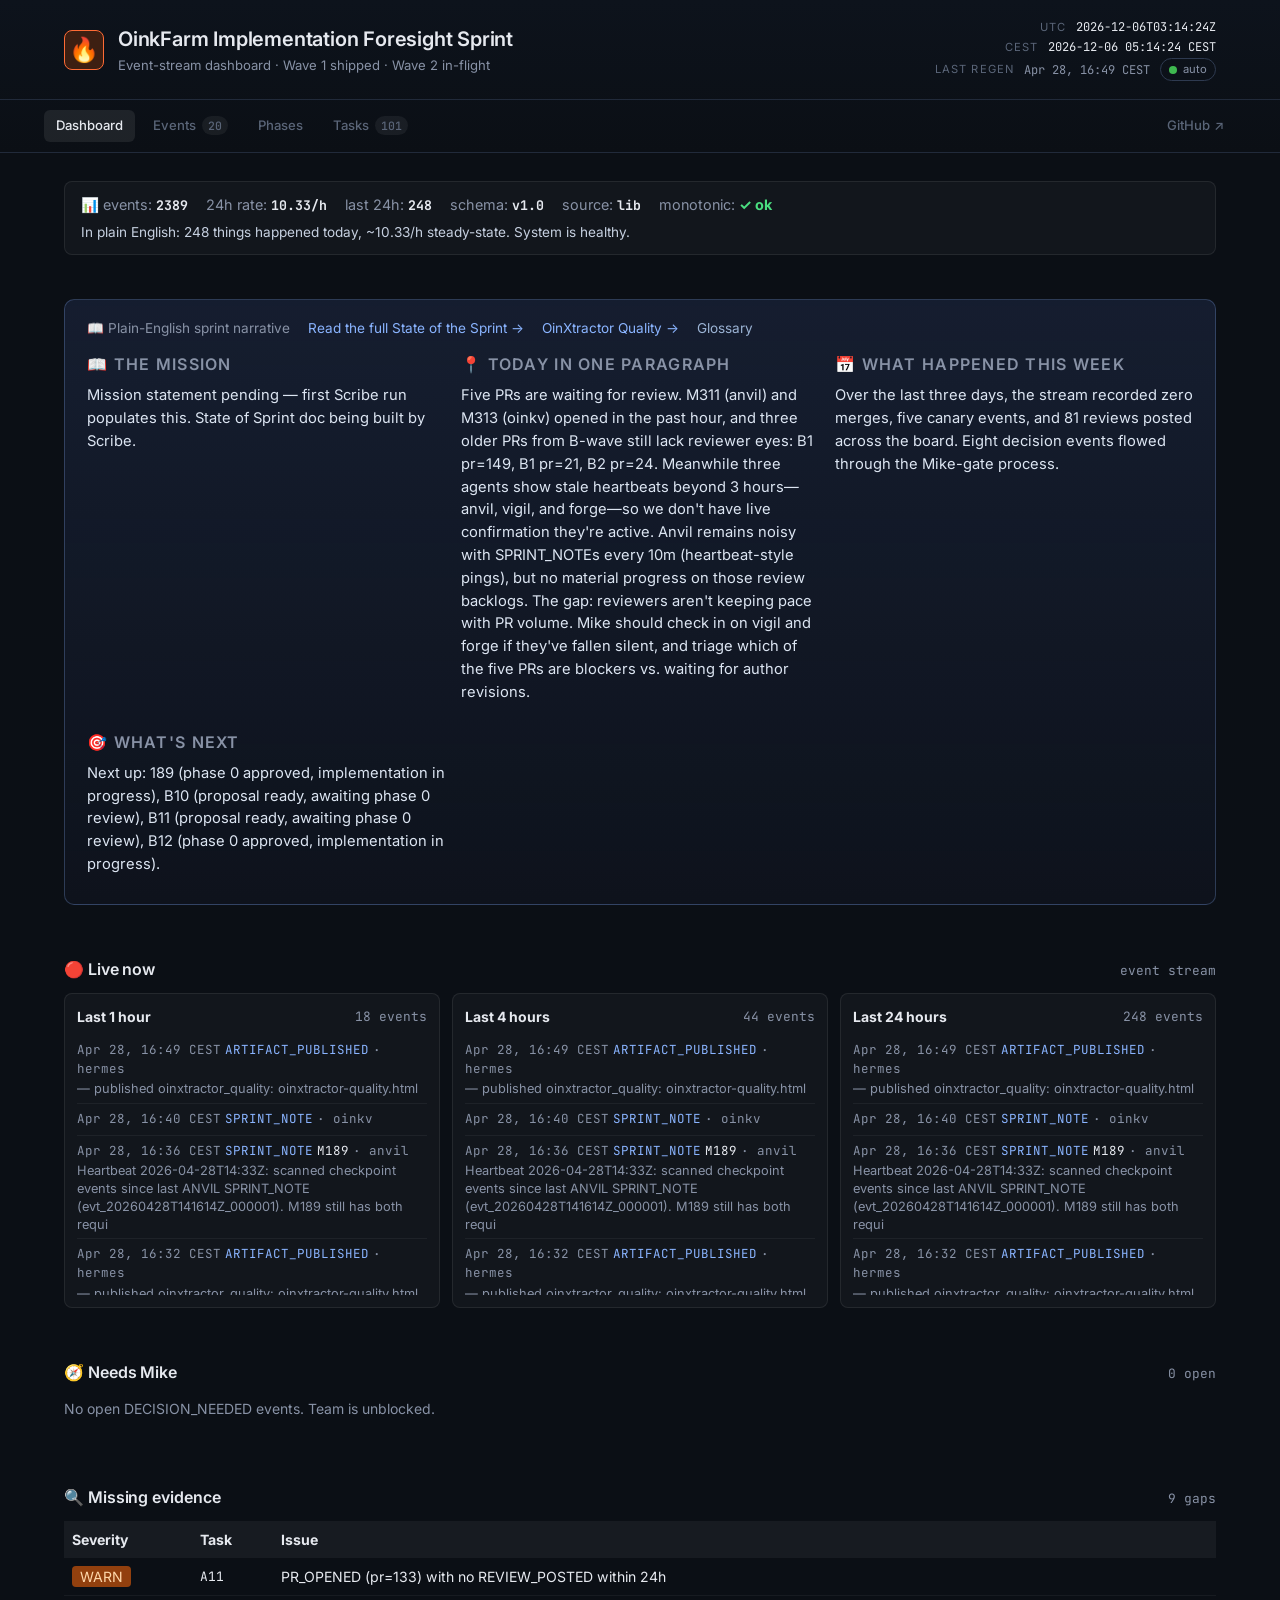
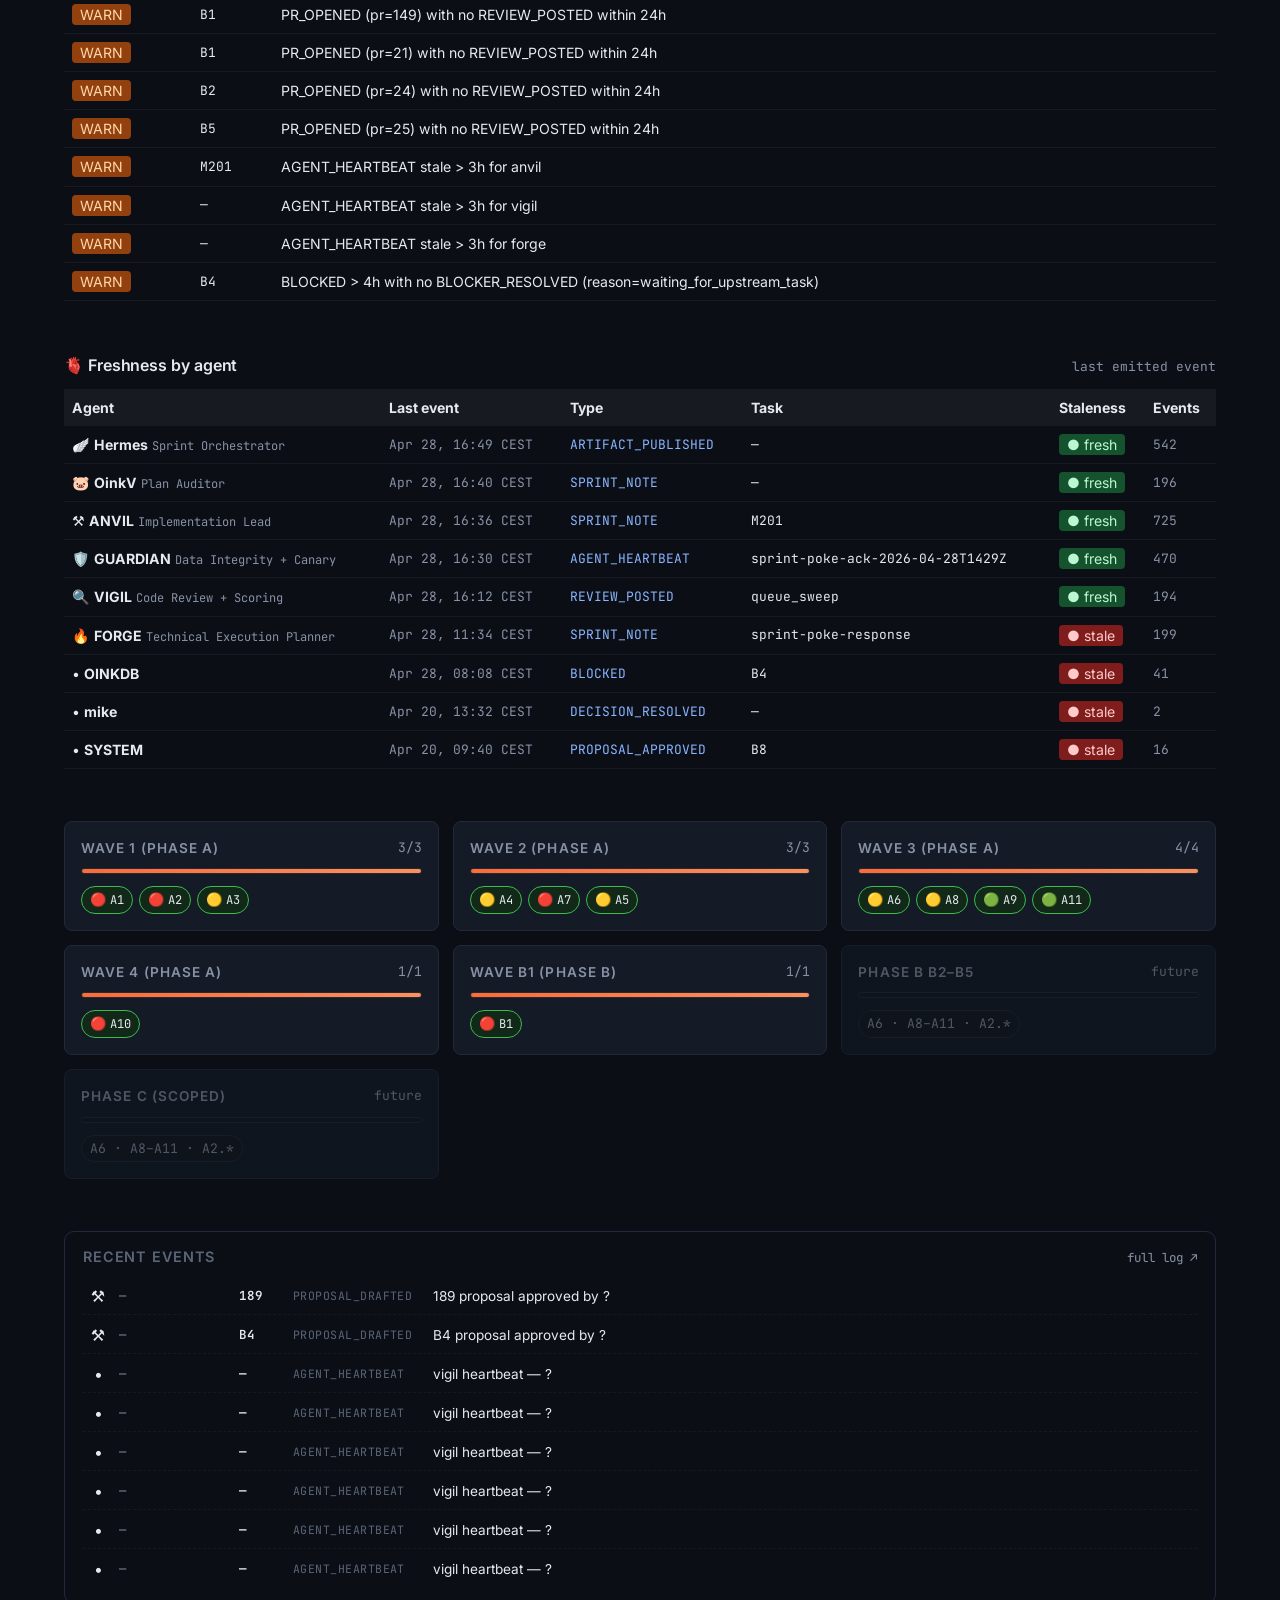
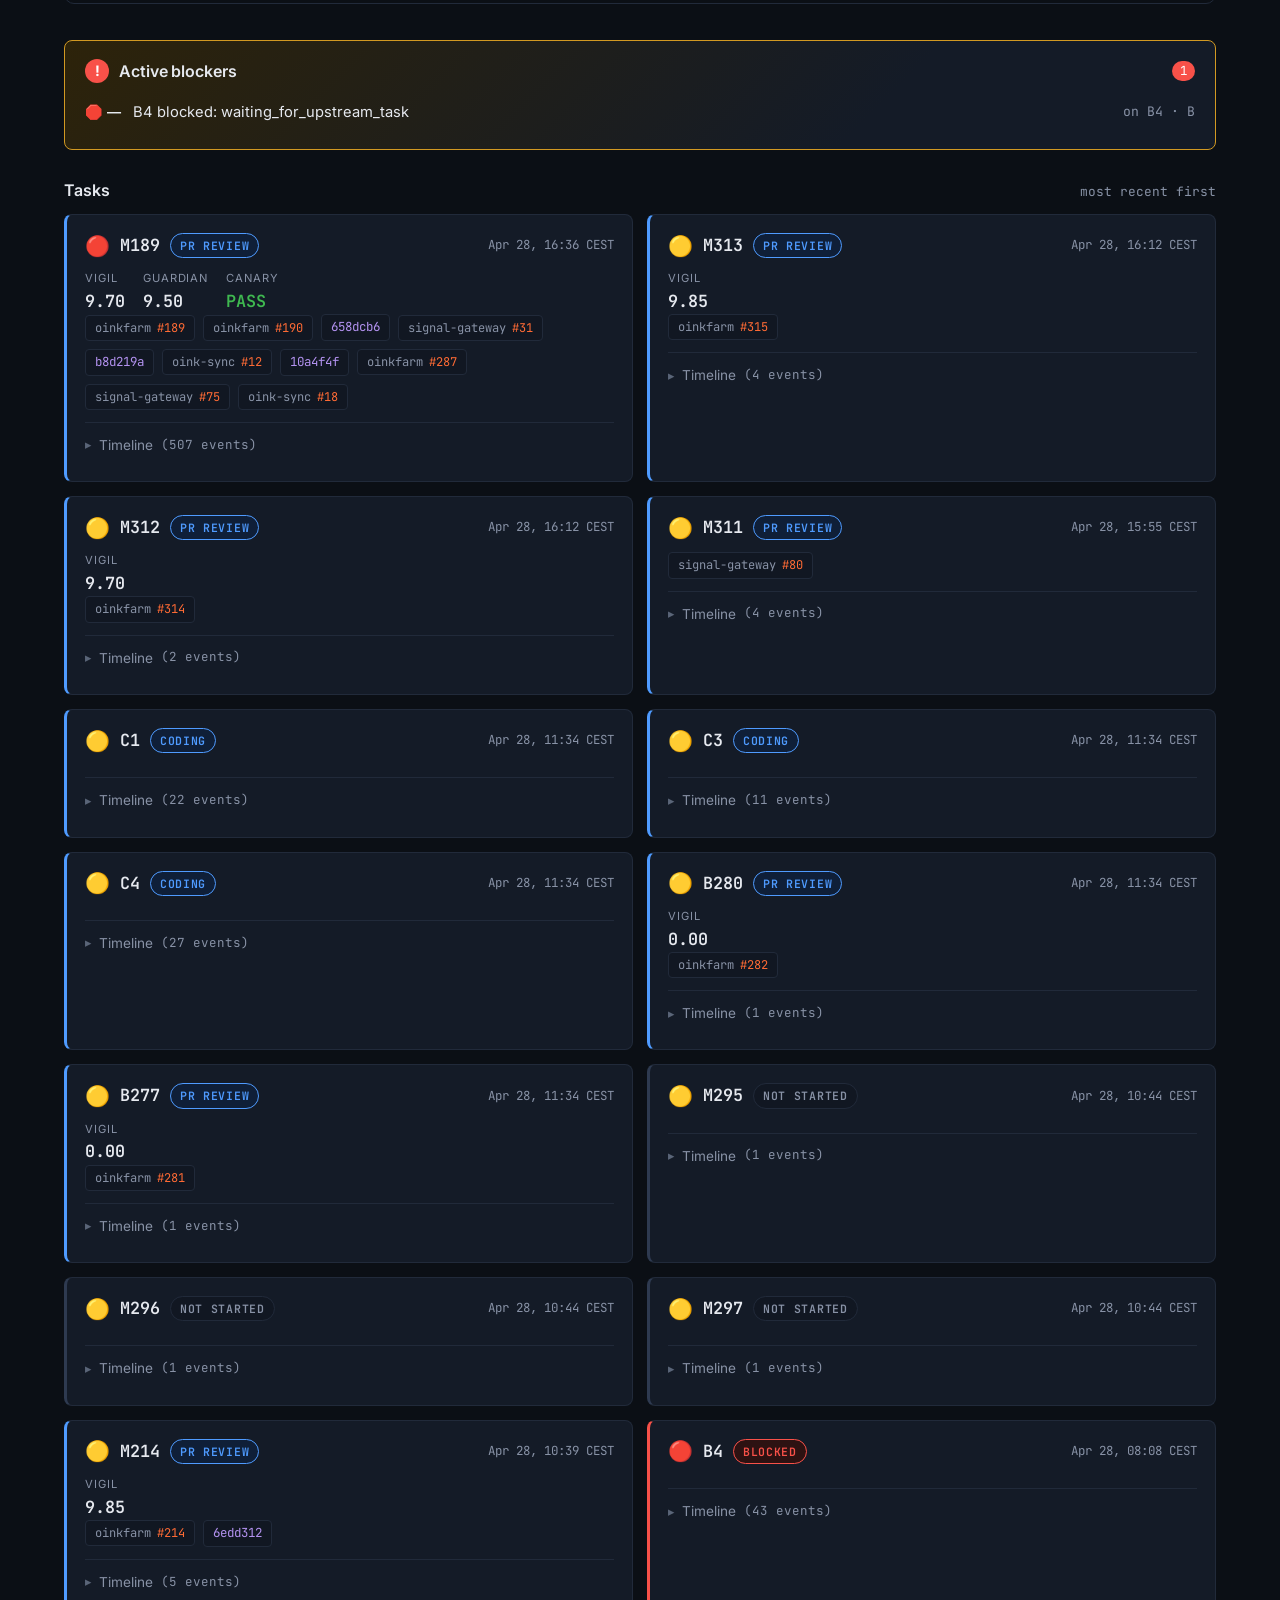
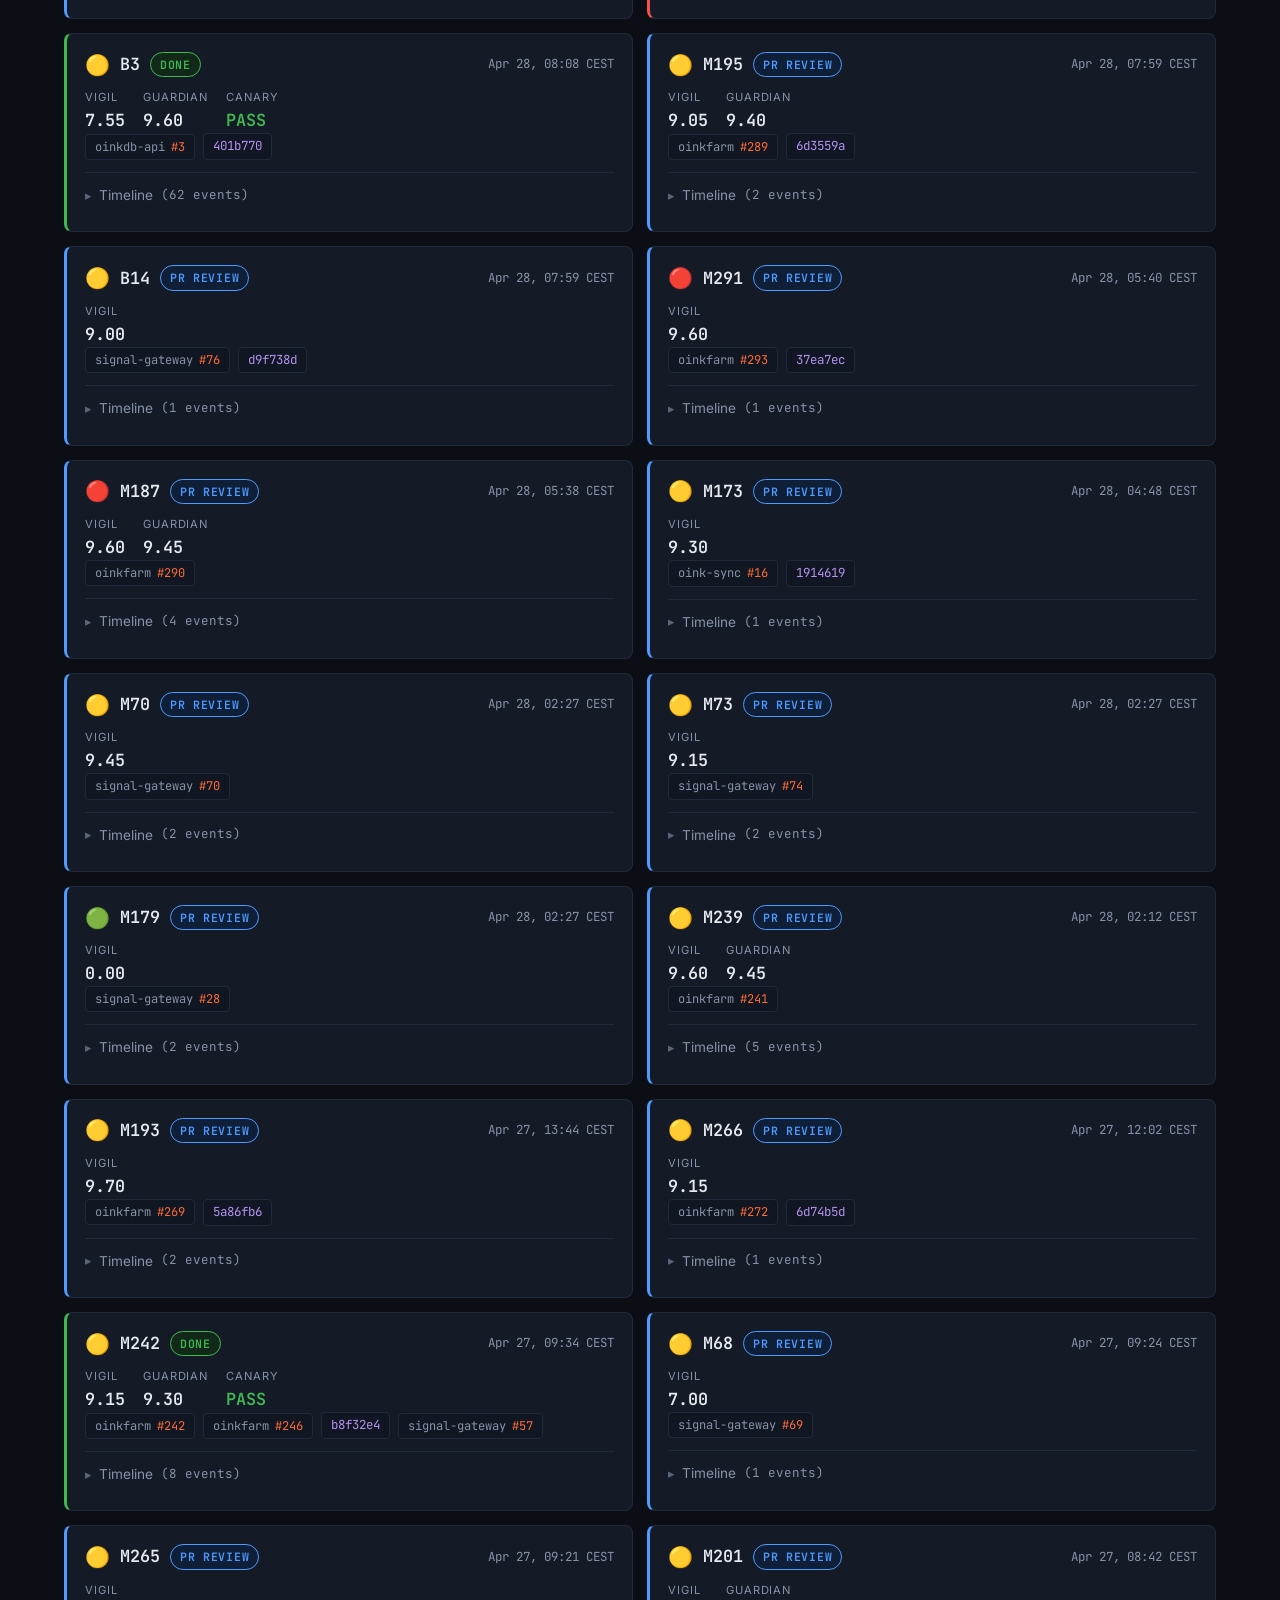
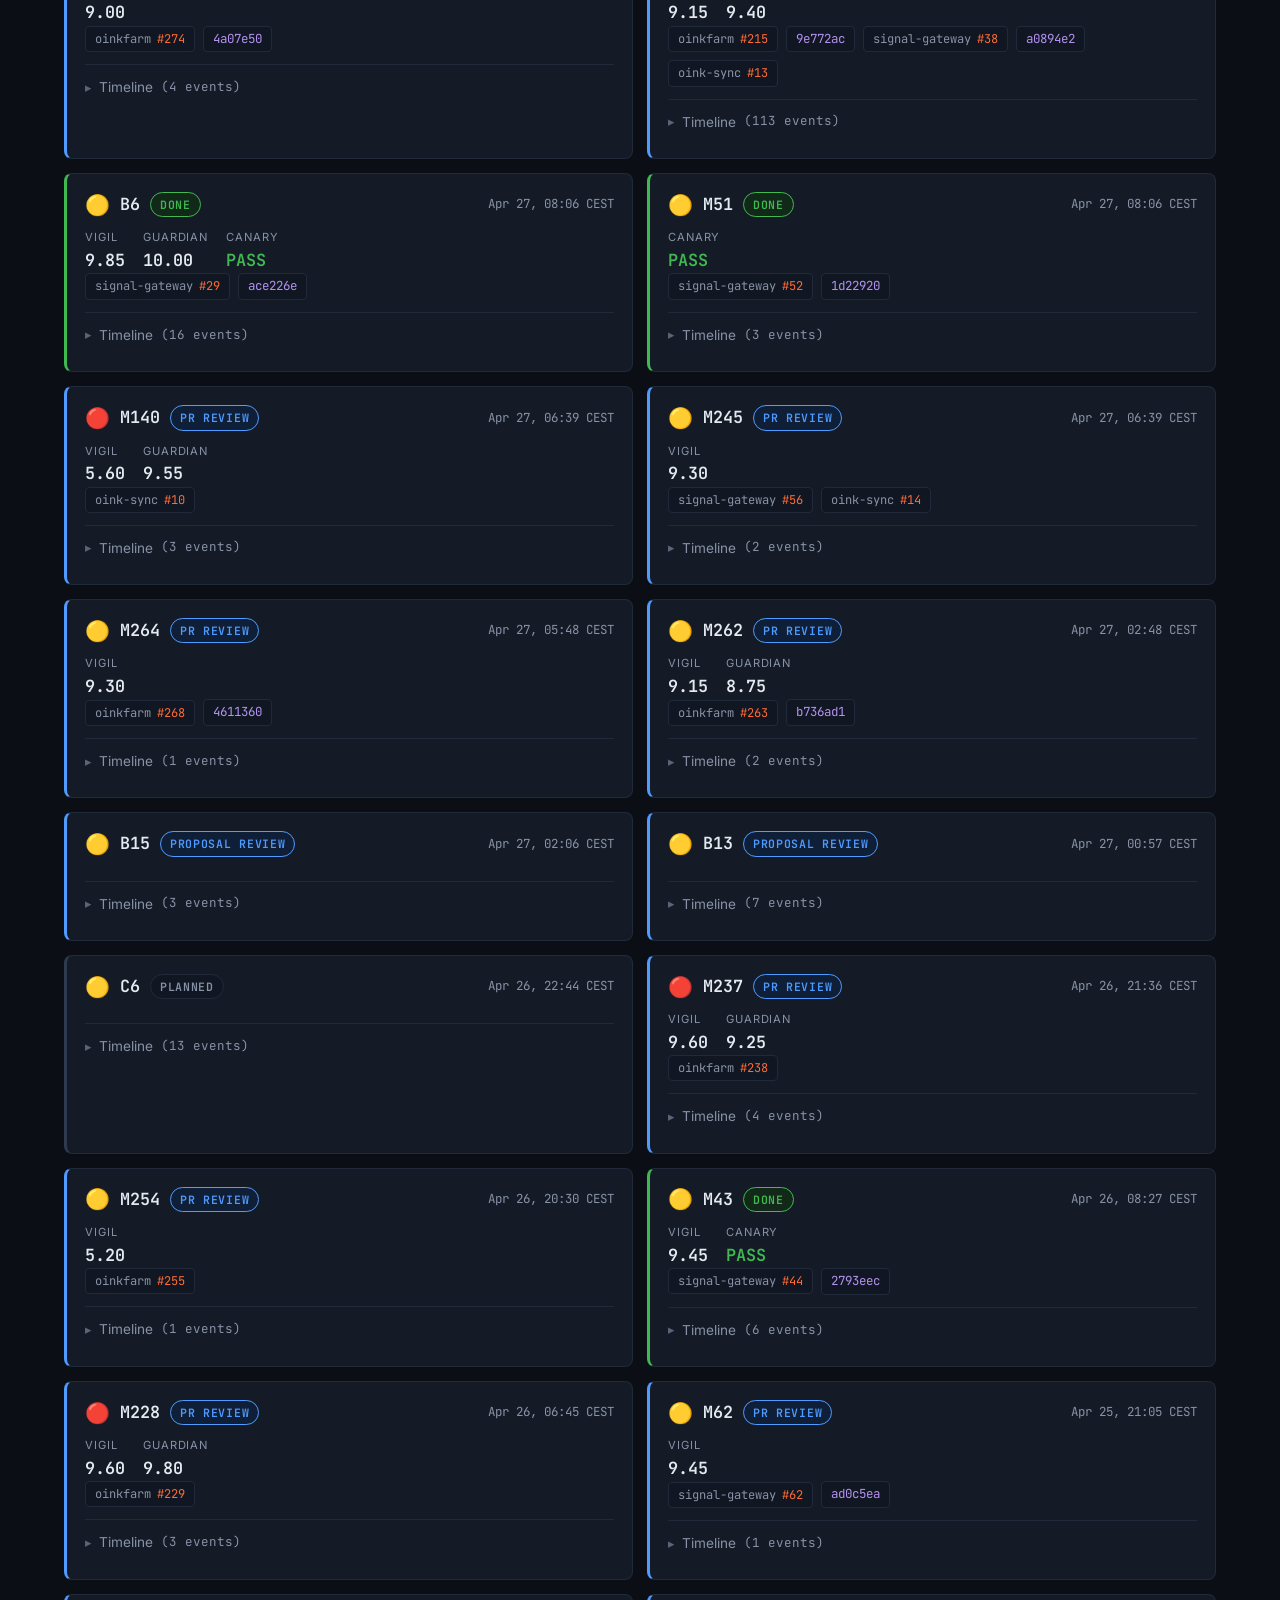
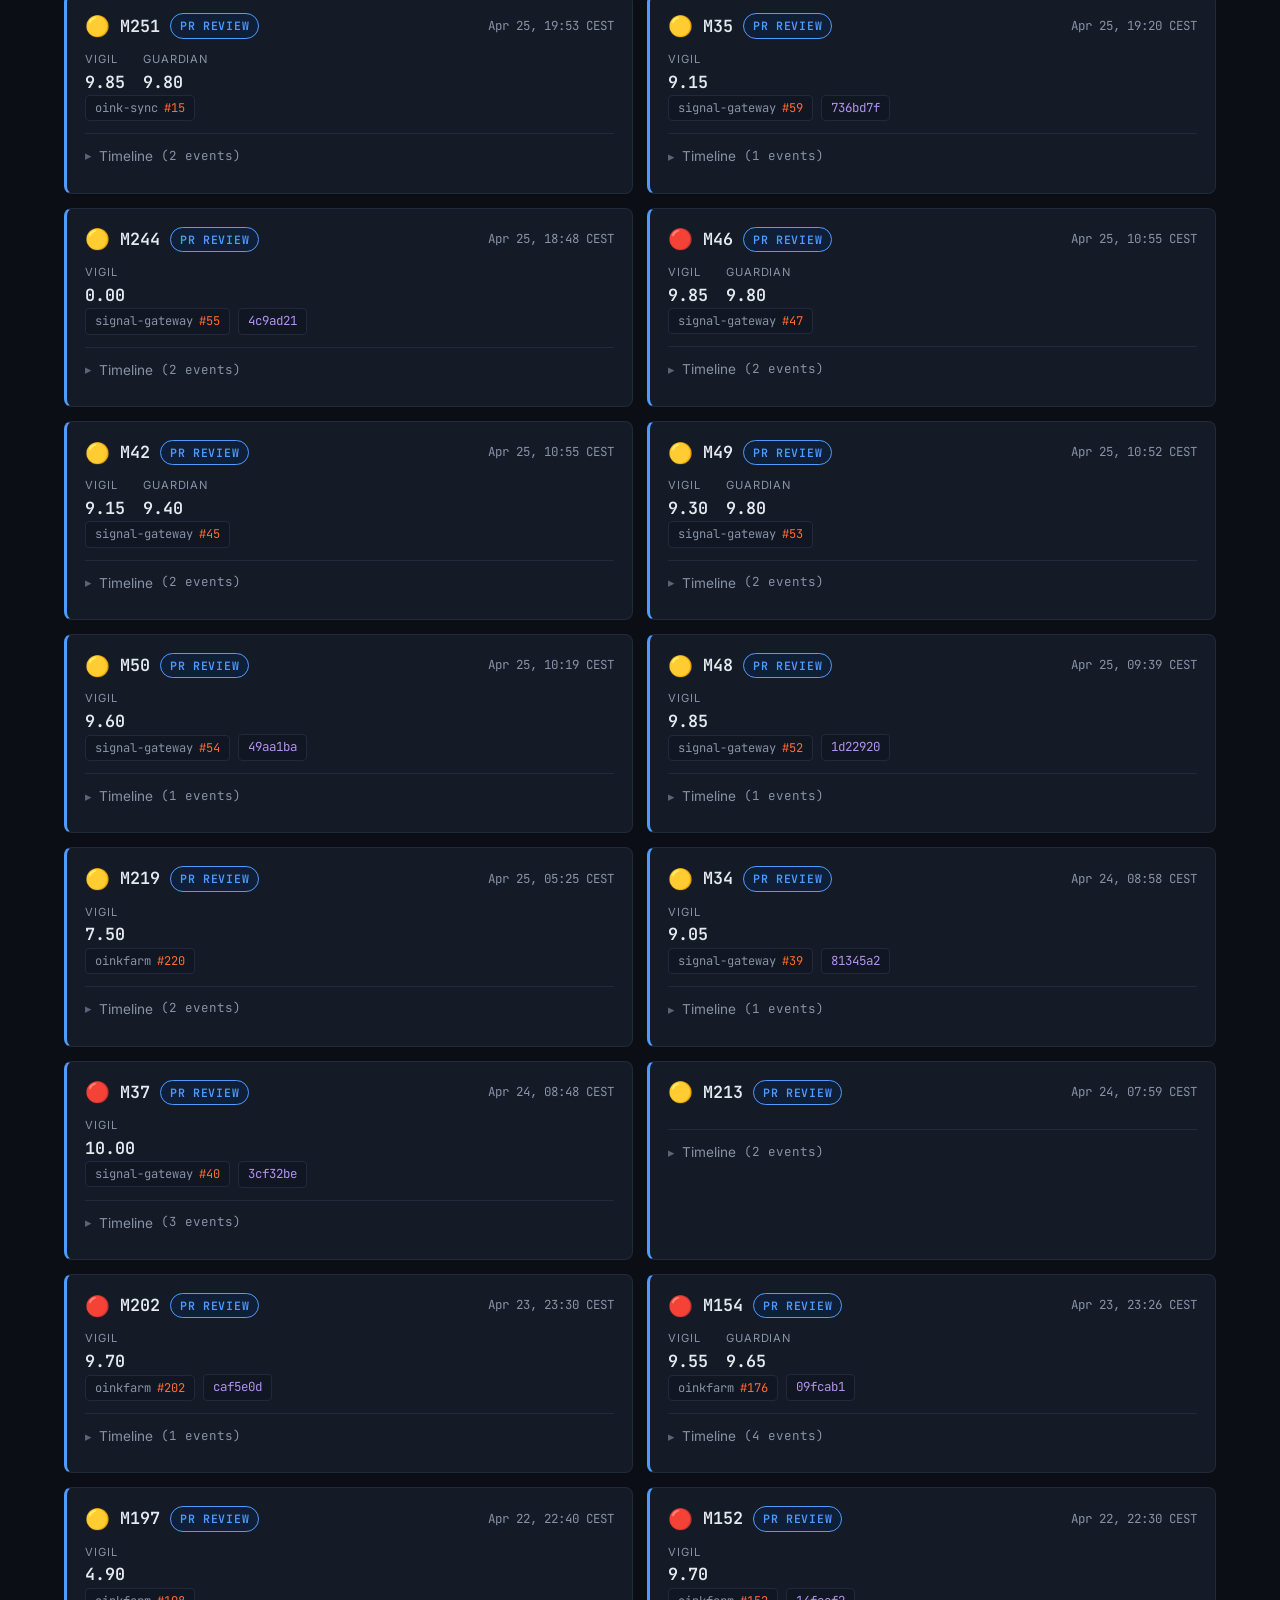
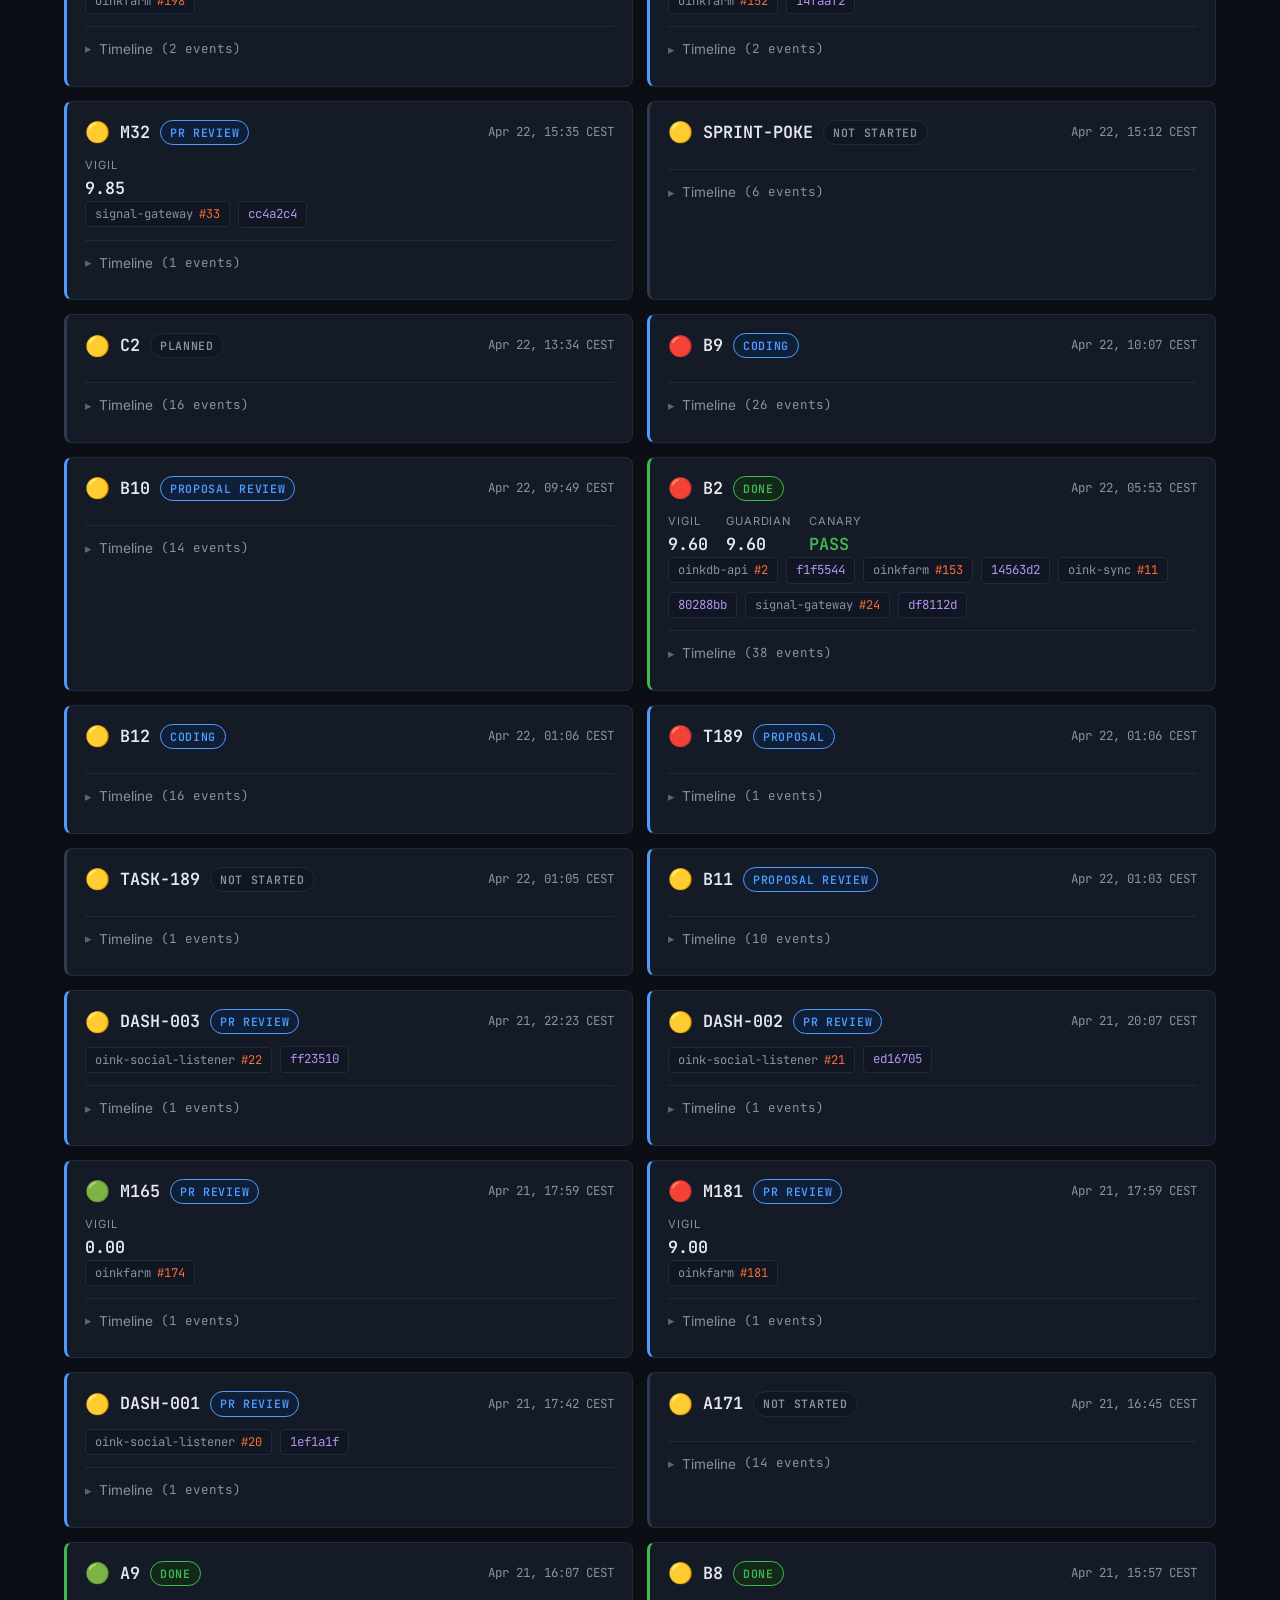
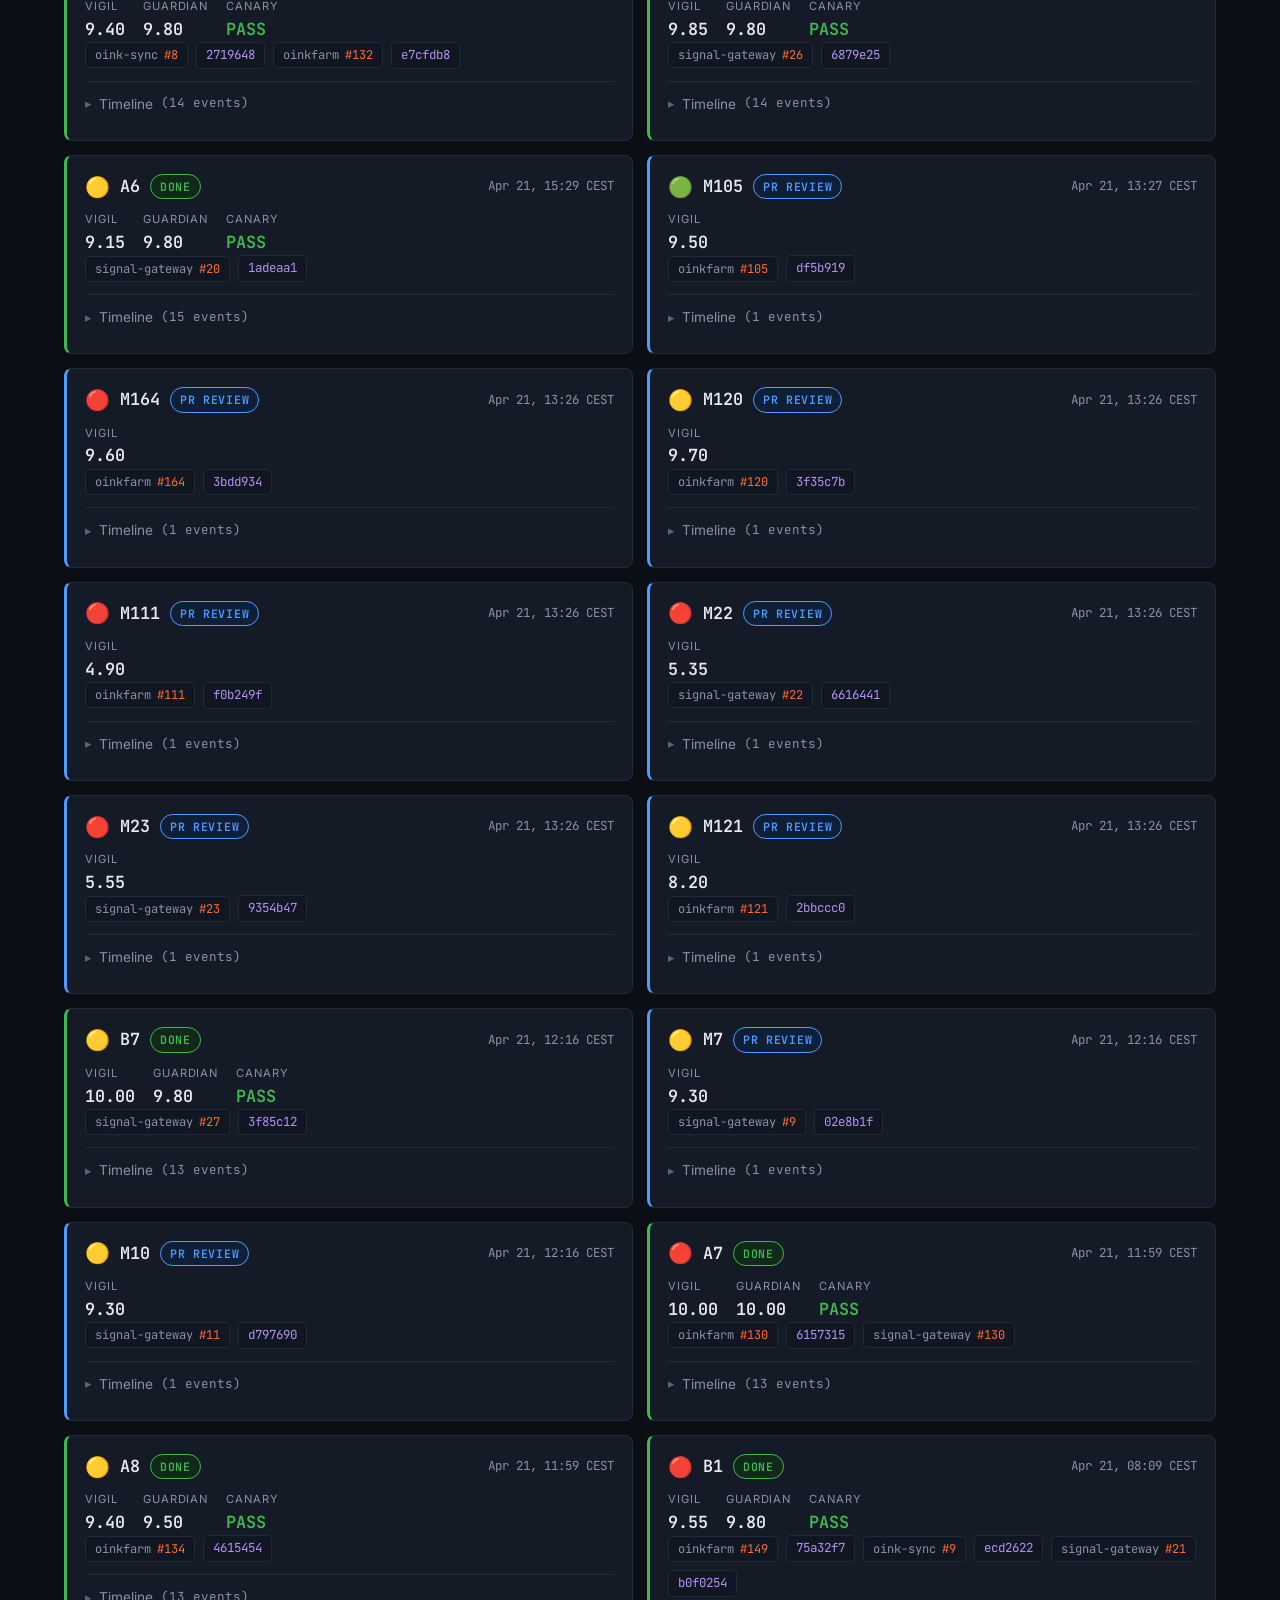
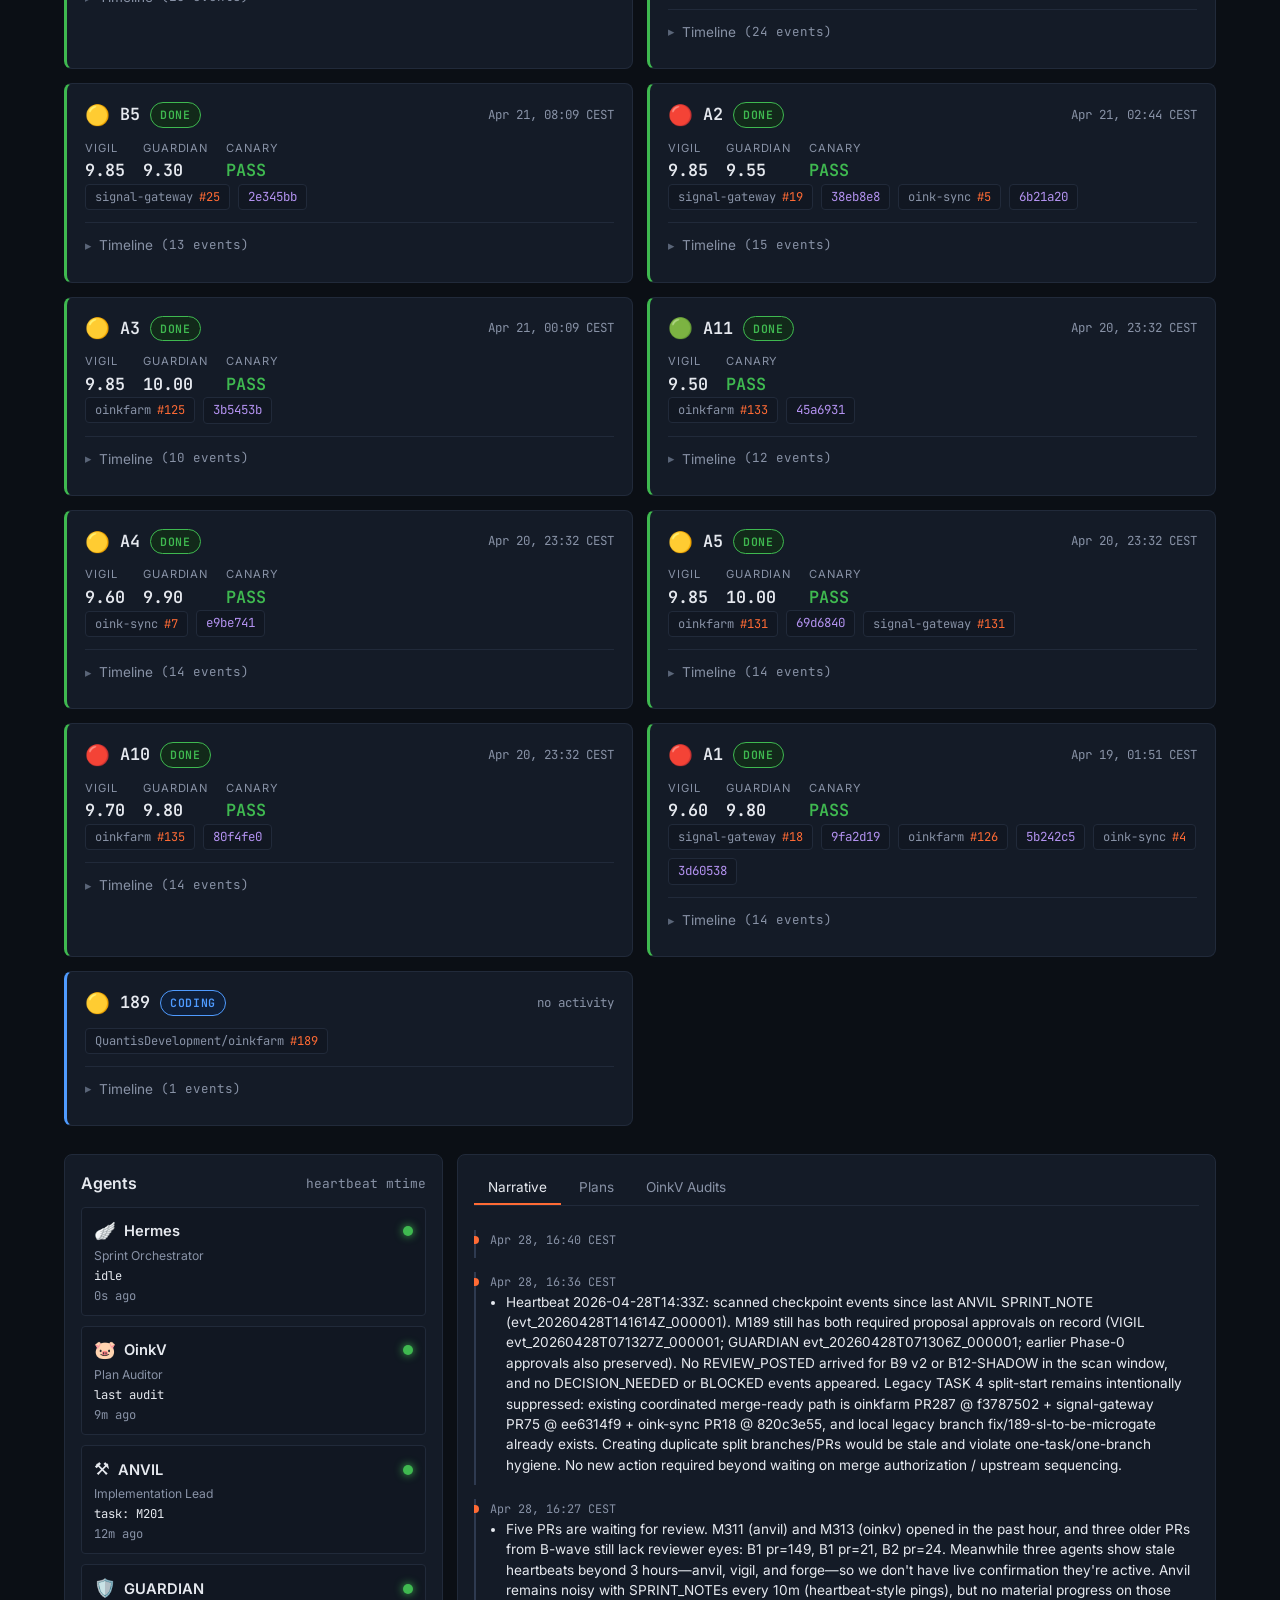
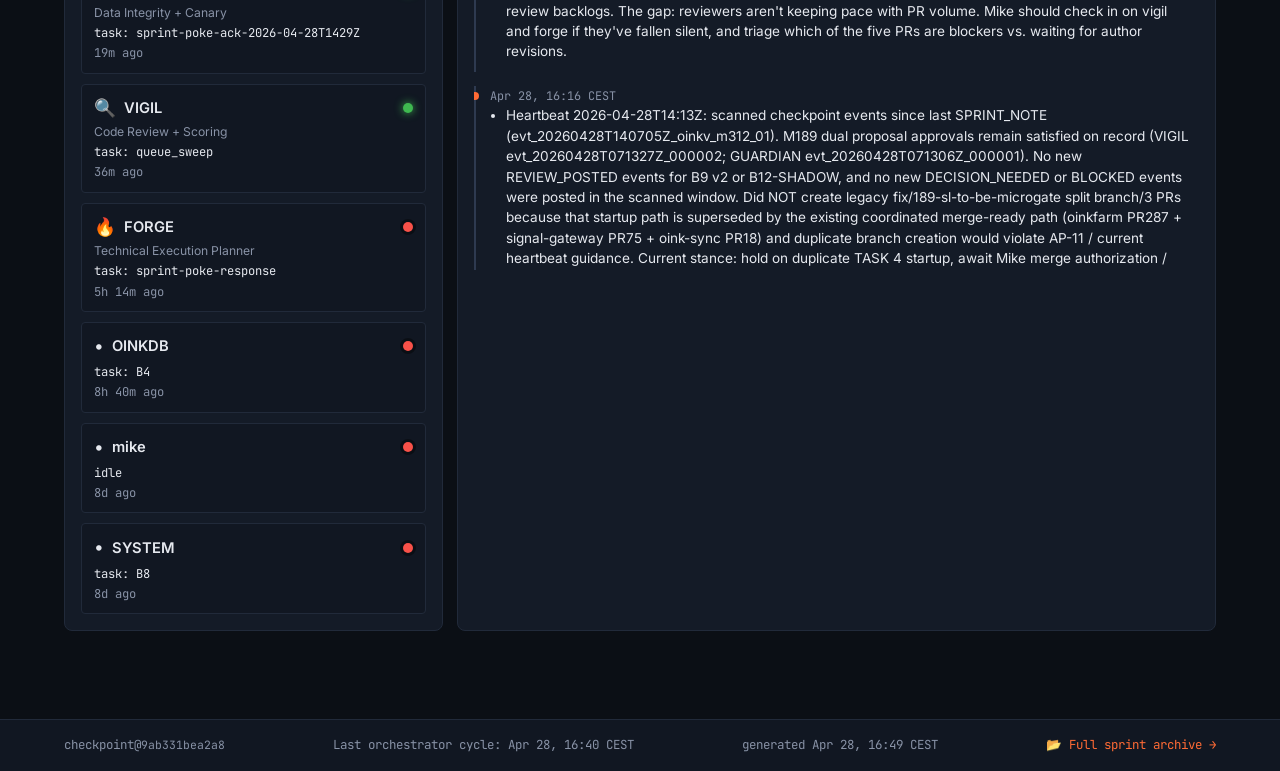
==== commit e7c31b16: "auto: regen 2026-04-28T14:50Z (1 new files)" ====
--- a/docs/index.html
+++ b/docs/index.html
@@ -10,7 +10,7 @@
 <link href="https://fonts.googleapis.com/css2?family=Inter:wght@400;500;600;700&family=JetBrains+Mono:wght@400;500;600&display=swap" rel="stylesheet">
 <link rel="stylesheet" href="style.css">
 </head>
-<body data-generated="2026-04-28T14:32:16+00:00">
+<body data-generated="2026-04-28T14:49:18+00:00">
 
 <header class="topbar">
   <div class="topbar-inner">
@@ -24,15 +24,15 @@
     <div class="clock">
       <div class="clock-row">
         <span class="clock-label">UTC</span>
-        <span class="mono" id="clock-utc">2026-04-28T14:32:16+00:00</span>
+        <span class="mono" id="clock-utc">2026-04-28T14:49:18+00:00</span>
       </div>
       <div class="clock-row">
         <span class="clock-label">CEST</span>
-        <span class="mono" id="clock-cest">2026-04-28T16:32:16+02:00</span>
+        <span class="mono" id="clock-cest">2026-04-28T16:49:18+02:00</span>
       </div>
       <div class="clock-row muted">
         <span class="clock-label">last regen</span>
-        <span class="mono" id="last-regen">Apr 28, 16:32 CEST</span>
+        <span class="mono" id="last-regen">Apr 28, 16:49 CEST</span>
         <span class="refresh-pill" id="refresh-pill" title="auto-refreshes every 60s">
           <span class="dot dot-green"></span> auto
         </span>
@@ -57,9 +57,9 @@
 <!-- Events integrity ------------------------------------------------------- -->
 <section class="events-integrity" style="background:rgba(255,255,255,0.03);border:1px solid rgba(255,255,255,0.08);border-radius:8px;padding:12px 16px;margin-bottom:16px;">
   <div style="display:flex;gap:18px;flex-wrap:wrap;align-items:center;font-size:0.9rem;">
-    <div><span class="muted">📊 events:</span> <strong class="mono">2386</strong></div>
-    <div><span class="muted">24h rate:</span> <strong class="mono">10.25/h</strong></div>
-    <div><span class="muted">last 24h:</span> <strong class="mono">246</strong></div>
+    <div><span class="muted">📊 events:</span> <strong class="mono">2389</strong></div>
+    <div><span class="muted">24h rate:</span> <strong class="mono">10.33/h</strong></div>
+    <div><span class="muted">last 24h:</span> <strong class="mono">248</strong></div>
     <div><span class="muted">schema:</span> <strong class="mono">v1.0</strong></div>
     <div><span class="muted">source:</span> <strong class="mono">lib</strong></div>
     <div>
@@ -68,7 +68,7 @@
     </div>
   </div>
   <div class="integrity-human" style="margin-top:6px;font-size:0.85rem;color:#c6d0e0;">
-    In plain English: 246 things happened today, ~10.25/h steady-state. System is healthy.
+    In plain English: 248 things happened today, ~10.33/h steady-state. System is healthy.
   </div>
 </section>
 
@@ -98,7 +98,7 @@
     </div>
     <div class="narrative-cell">
       <h3 style="margin:0 0 8px 0;font-size:1.0rem;">📅 What happened this week</h3>
-      <div style="margin:0;font-size:0.92rem;line-height:1.55;color:#dce5f2;"><p style="margin:0 0 10px 0;">Over the last three days, the stream recorded zero merges, five canary events, and 82 reviews posted across the board. Eight decision events flowed through the Mike-gate process.</p></div>
+      <div style="margin:0;font-size:0.92rem;line-height:1.55;color:#dce5f2;"><p style="margin:0 0 10px 0;">Over the last three days, the stream recorded zero merges, five canary events, and 81 reviews posted across the board. Eight decision events flowed through the Mike-gate process.</p></div>
     </div>
     <div class="narrative-cell">
       <h3 style="margin:0 0 8px 0;font-size:1.0rem;">🎯 What's next</h3>
@@ -117,9 +117,33 @@
     <div class="live-bucket" style="background:rgba(255,255,255,0.03);border:1px solid rgba(255,255,255,0.08);border-radius:8px;padding:12px;">
       <div style="display:flex;justify-content:space-between;align-items:center;margin-bottom:8px;">
         <strong>Last 1 hour</strong>
-        <span class="mono muted">17 events</span>
+        <span class="mono muted">18 events</span>
       </div>
         <ol style="list-style:none;padding:0;margin:0;max-height:260px;overflow-y:auto;">
+          <li style="padding:5px 0;border-bottom:1px solid rgba(255,255,255,0.05);font-size:0.85rem;line-height:1.4;">
+            <div>
+              <span class="mono muted">Apr 28, 16:49 CEST</span>
+              <span class="mono" style="color:#8ab4ff;">ARTIFACT_PUBLISHED</span>
+              <span class="muted mono">· hermes</span>
+            </div>
+            <div class="muted" style="font-size:0.8rem;margin-top:2px;">— published oinxtractor_quality: oinxtractor-quality.html</div>
+          </li>
+          <li style="padding:5px 0;border-bottom:1px solid rgba(255,255,255,0.05);font-size:0.85rem;line-height:1.4;">
+            <div>
+              <span class="mono muted">Apr 28, 16:40 CEST</span>
+              <span class="mono" style="color:#8ab4ff;">SPRINT_NOTE</span>
+              <span class="muted mono">· oinkv</span>
+            </div>
+            <div class="muted" style="font-size:0.8rem;margin-top:2px;"></div>
+          </li>
+          <li style="padding:5px 0;border-bottom:1px solid rgba(255,255,255,0.05);font-size:0.85rem;line-height:1.4;">
+            <div>
+              <span class="mono muted">Apr 28, 16:36 CEST</span>
+              <span class="mono" style="color:#8ab4ff;">SPRINT_NOTE</span>
+<span class="mono">M189</span>              <span class="muted mono">· anvil</span>
+            </div>
+            <div class="muted" style="font-size:0.8rem;margin-top:2px;">Heartbeat 2026-04-28T14:33Z: scanned checkpoint events since last ANVIL SPRINT_NOTE (evt_20260428T141614Z_000001). M189 still has both requi</div>
+          </li>
           <li style="padding:5px 0;border-bottom:1px solid rgba(255,255,255,0.05);font-size:0.85rem;line-height:1.4;">
             <div>
               <span class="mono muted">Apr 28, 16:32 CEST</span>
@@ -240,30 +264,38 @@
             </div>
             <div class="muted" style="font-size:0.8rem;margin-top:2px;">— review by vigil — PASS (9.3)</div>
           </li>
-          <li style="padding:5px 0;border-bottom:1px solid rgba(255,255,255,0.05);font-size:0.85rem;line-height:1.4;">
-            <div>
-              <span class="mono muted">Apr 28, 15:48 CEST</span>
-              <span class="mono" style="color:#8ab4ff;">AGENT_HEARTBEAT</span>
-              <span class="muted mono">· guardian</span>
-            </div>
-            <div class="muted" style="font-size:0.8rem;margin-top:2px;">guardian heartbeat — sprint-poke-ack-2026-04-28T1348Z</div>
-          </li>
-          <li style="padding:5px 0;border-bottom:1px solid rgba(255,255,255,0.05);font-size:0.85rem;line-height:1.4;">
-            <div>
-              <span class="mono muted">Apr 28, 15:33 CEST</span>
-              <span class="mono" style="color:#8ab4ff;">SPRINT_NOTE</span>
-<span class="mono">M189</span>              <span class="muted mono">· anvil</span>
-            </div>
-            <div class="muted" style="font-size:0.8rem;margin-top:2px;">Heartbeat scan since last SPRINT_NOTE (evt_20260428T131424Z_000001): M189 still has both required proposal approvals on record (GUARDIAN evt</div>
-          </li>
         </ol>
     </div>
     <div class="live-bucket" style="background:rgba(255,255,255,0.03);border:1px solid rgba(255,255,255,0.08);border-radius:8px;padding:12px;">
       <div style="display:flex;justify-content:space-between;align-items:center;margin-bottom:8px;">
         <strong>Last 4 hours</strong>
-        <span class="mono muted">45 events</span>
+        <span class="mono muted">44 events</span>
       </div>
         <ol style="list-style:none;padding:0;margin:0;max-height:260px;overflow-y:auto;">
+          <li style="padding:5px 0;border-bottom:1px solid rgba(255,255,255,0.05);font-size:0.85rem;line-height:1.4;">
+            <div>
+              <span class="mono muted">Apr 28, 16:49 CEST</span>
+              <span class="mono" style="color:#8ab4ff;">ARTIFACT_PUBLISHED</span>
+              <span class="muted mono">· hermes</span>
+            </div>
+            <div class="muted" style="font-size:0.8rem;margin-top:2px;">— published oinxtractor_quality: oinxtractor-quality.html</div>
+          </li>
+          <li style="padding:5px 0;border-bottom:1px solid rgba(255,255,255,0.05);font-size:0.85rem;line-height:1.4;">
+            <div>
+              <span class="mono muted">Apr 28, 16:40 CEST</span>
+              <span class="mono" style="color:#8ab4ff;">SPRINT_NOTE</span>
+              <span class="muted mono">· oinkv</span>
+            </div>
+            <div class="muted" style="font-size:0.8rem;margin-top:2px;"></div>
+          </li>
+          <li style="padding:5px 0;border-bottom:1px solid rgba(255,255,255,0.05);font-size:0.85rem;line-height:1.4;">
+            <div>
+              <span class="mono muted">Apr 28, 16:36 CEST</span>
+              <span class="mono" style="color:#8ab4ff;">SPRINT_NOTE</span>
+<span class="mono">M189</span>              <span class="muted mono">· anvil</span>
+            </div>
+            <div class="muted" style="font-size:0.8rem;margin-top:2px;">Heartbeat 2026-04-28T14:33Z: scanned checkpoint events since last ANVIL SPRINT_NOTE (evt_20260428T141614Z_000001). M189 still has both requi</div>
+          </li>
           <li style="padding:5px 0;border-bottom:1px solid rgba(255,255,255,0.05);font-size:0.85rem;line-height:1.4;">
             <div>
               <span class="mono muted">Apr 28, 16:32 CEST</span>
@@ -440,9 +472,17 @@
             </div>
             <div class="muted" style="font-size:0.8rem;margin-top:2px;">guardian heartbeat — PR298-review-round1</div>
           </li>
+        </ol>
+    </div>
+    <div class="live-bucket" style="background:rgba(255,255,255,0.03);border:1px solid rgba(255,255,255,0.08);border-radius:8px;padding:12px;">
+      <div style="display:flex;justify-content:space-between;align-items:center;margin-bottom:8px;">
+        <strong>Last 24 hours</strong>
+        <span class="mono muted">248 events</span>
+      </div>
+        <ol style="list-style:none;padding:0;margin:0;max-height:260px;overflow-y:auto;">
           <li style="padding:5px 0;border-bottom:1px solid rgba(255,255,255,0.05);font-size:0.85rem;line-height:1.4;">
             <div>
-              <span class="mono muted">Apr 28, 14:57 CEST</span>
+              <span class="mono muted">Apr 28, 16:49 CEST</span>
               <span class="mono" style="color:#8ab4ff;">ARTIFACT_PUBLISHED</span>
               <span class="muted mono">· hermes</span>
             </div>
@@ -450,28 +490,20 @@
           </li>
           <li style="padding:5px 0;border-bottom:1px solid rgba(255,255,255,0.05);font-size:0.85rem;line-height:1.4;">
             <div>
-              <span class="mono muted">Apr 28, 14:53 CEST</span>
+              <span class="mono muted">Apr 28, 16:40 CEST</span>
+              <span class="mono" style="color:#8ab4ff;">SPRINT_NOTE</span>
+              <span class="muted mono">· oinkv</span>
+            </div>
+            <div class="muted" style="font-size:0.8rem;margin-top:2px;"></div>
+          </li>
+          <li style="padding:5px 0;border-bottom:1px solid rgba(255,255,255,0.05);font-size:0.85rem;line-height:1.4;">
+            <div>
+              <span class="mono muted">Apr 28, 16:36 CEST</span>
               <span class="mono" style="color:#8ab4ff;">SPRINT_NOTE</span>
 <span class="mono">M189</span>              <span class="muted mono">· anvil</span>
             </div>
-            <div class="muted" style="font-size:0.8rem;margin-top:2px;">Heartbeat scan since last SPRINT_NOTE (evt_20260428T123418Z_000001): #189 still has both required proposal approvals on record (GUARDIAN evt</div>
+            <div class="muted" style="font-size:0.8rem;margin-top:2px;">Heartbeat 2026-04-28T14:33Z: scanned checkpoint events since last ANVIL SPRINT_NOTE (evt_20260428T141614Z_000001). M189 still has both requi</div>
           </li>
-          <li style="padding:5px 0;border-bottom:1px solid rgba(255,255,255,0.05);font-size:0.85rem;line-height:1.4;">
-            <div>
-              <span class="mono muted">Apr 28, 14:42 CEST</span>
-              <span class="mono" style="color:#8ab4ff;">REVIEW_POSTED</span>
-              <span class="muted mono">· vigil</span>
-            </div>
-            <div class="muted" style="font-size:0.8rem;margin-top:2px;">— review by vigil — REVISE (0.0)</div>
-          </li>
-        </ol>
-    </div>
-    <div class="live-bucket" style="background:rgba(255,255,255,0.03);border:1px solid rgba(255,255,255,0.08);border-radius:8px;padding:12px;">
-      <div style="display:flex;justify-content:space-between;align-items:center;margin-bottom:8px;">
-        <strong>Last 24 hours</strong>
-        <span class="mono muted">246 events</span>
-      </div>
-        <ol style="list-style:none;padding:0;margin:0;max-height:260px;overflow-y:auto;">
           <li style="padding:5px 0;border-bottom:1px solid rgba(255,255,255,0.05);font-size:0.85rem;line-height:1.4;">
             <div>
               <span class="mono muted">Apr 28, 16:32 CEST</span>
@@ -648,30 +680,6 @@
             </div>
             <div class="muted" style="font-size:0.8rem;margin-top:2px;">guardian heartbeat — PR298-review-round1</div>
           </li>
-          <li style="padding:5px 0;border-bottom:1px solid rgba(255,255,255,0.05);font-size:0.85rem;line-height:1.4;">
-            <div>
-              <span class="mono muted">Apr 28, 14:57 CEST</span>
-              <span class="mono" style="color:#8ab4ff;">ARTIFACT_PUBLISHED</span>
-              <span class="muted mono">· hermes</span>
-            </div>
-            <div class="muted" style="font-size:0.8rem;margin-top:2px;">— published oinxtractor_quality: oinxtractor-quality.html</div>
-          </li>
-          <li style="padding:5px 0;border-bottom:1px solid rgba(255,255,255,0.05);font-size:0.85rem;line-height:1.4;">
-            <div>
-              <span class="mono muted">Apr 28, 14:53 CEST</span>
-              <span class="mono" style="color:#8ab4ff;">SPRINT_NOTE</span>
-<span class="mono">M189</span>              <span class="muted mono">· anvil</span>
-            </div>
-            <div class="muted" style="font-size:0.8rem;margin-top:2px;">Heartbeat scan since last SPRINT_NOTE (evt_20260428T123418Z_000001): #189 still has both required proposal approvals on record (GUARDIAN evt</div>
-          </li>
-          <li style="padding:5px 0;border-bottom:1px solid rgba(255,255,255,0.05);font-size:0.85rem;line-height:1.4;">
-            <div>
-              <span class="mono muted">Apr 28, 14:42 CEST</span>
-              <span class="mono" style="color:#8ab4ff;">REVIEW_POSTED</span>
-              <span class="muted mono">· vigil</span>
-            </div>
-            <div class="muted" style="font-size:0.8rem;margin-top:2px;">— review by vigil — REVISE (0.0)</div>
-          </li>
         </ol>
     </div>
   </div>
@@ -783,13 +791,41 @@
           <strong>Hermes</strong>
           <span class="muted mono" style="font-size:0.75rem;">Sprint Orchestrator</span>
         </td>
-        <td class="mono muted" style="padding:8px;">Apr 28, 16:32 CEST</td>
+        <td class="mono muted" style="padding:8px;">Apr 28, 16:49 CEST</td>
         <td class="mono" style="padding:8px;color:#8ab4ff;">ARTIFACT_PUBLISHED</td>
         <td class="mono" style="padding:8px;">—</td>
         <td style="padding:8px;">
 <span style="background:#14532d;color:#bbf7d0;padding:2px 8px;border-radius:4px;">● fresh</span>
         </td>
-        <td class="mono muted" style="padding:8px;">541</td>
+        <td class="mono muted" style="padding:8px;">542</td>
+      </tr>
+      <tr style="border-bottom:1px solid rgba(255,255,255,0.05);">
+        <td style="padding:8px;">
+          <span>🐷</span>
+          <strong>OinkV</strong>
+          <span class="muted mono" style="font-size:0.75rem;">Plan Auditor</span>
+        </td>
+        <td class="mono muted" style="padding:8px;">Apr 28, 16:40 CEST</td>
+        <td class="mono" style="padding:8px;color:#8ab4ff;">SPRINT_NOTE</td>
+        <td class="mono" style="padding:8px;">—</td>
+        <td style="padding:8px;">
+<span style="background:#14532d;color:#bbf7d0;padding:2px 8px;border-radius:4px;">● fresh</span>
+        </td>
+        <td class="mono muted" style="padding:8px;">196</td>
+      </tr>
+      <tr style="border-bottom:1px solid rgba(255,255,255,0.05);">
+        <td style="padding:8px;">
+          <span>⚒️</span>
+          <strong>ANVIL</strong>
+          <span class="muted mono" style="font-size:0.75rem;">Implementation Lead</span>
+        </td>
+        <td class="mono muted" style="padding:8px;">Apr 28, 16:36 CEST</td>
+        <td class="mono" style="padding:8px;color:#8ab4ff;">SPRINT_NOTE</td>
+        <td class="mono" style="padding:8px;">M201</td>
+        <td style="padding:8px;">
+<span style="background:#14532d;color:#bbf7d0;padding:2px 8px;border-radius:4px;">● fresh</span>
+        </td>
+        <td class="mono muted" style="padding:8px;">725</td>
       </tr>
       <tr style="border-bottom:1px solid rgba(255,255,255,0.05);">
         <td style="padding:8px;">
@@ -807,20 +843,6 @@
       </tr>
       <tr style="border-bottom:1px solid rgba(255,255,255,0.05);">
         <td style="padding:8px;">
-          <span>⚒️</span>
-          <strong>ANVIL</strong>
-          <span class="muted mono" style="font-size:0.75rem;">Implementation Lead</span>
-        </td>
-        <td class="mono muted" style="padding:8px;">Apr 28, 16:16 CEST</td>
-        <td class="mono" style="padding:8px;color:#8ab4ff;">SPRINT_NOTE</td>
-        <td class="mono" style="padding:8px;">M201</td>
-        <td style="padding:8px;">
-<span style="background:#14532d;color:#bbf7d0;padding:2px 8px;border-radius:4px;">● fresh</span>
-        </td>
-        <td class="mono muted" style="padding:8px;">724</td>
-      </tr>
-      <tr style="border-bottom:1px solid rgba(255,255,255,0.05);">
-        <td style="padding:8px;">
           <span>🔍</span>
           <strong>VIGIL</strong>
           <span class="muted mono" style="font-size:0.75rem;">Code Review + Scoring</span>
@@ -832,20 +854,6 @@
 <span style="background:#14532d;color:#bbf7d0;padding:2px 8px;border-radius:4px;">● fresh</span>
         </td>
         <td class="mono muted" style="padding:8px;">194</td>
-      </tr>
-      <tr style="border-bottom:1px solid rgba(255,255,255,0.05);">
-        <td style="padding:8px;">
-          <span>🐷</span>
-          <strong>OinkV</strong>
-          <span class="muted mono" style="font-size:0.75rem;">Plan Auditor</span>
-        </td>
-        <td class="mono muted" style="padding:8px;">Apr 28, 16:07 CEST</td>
-        <td class="mono" style="padding:8px;color:#8ab4ff;">SPRINT_NOTE</td>
-        <td class="mono" style="padding:8px;">M312</td>
-        <td style="padding:8px;">
-<span style="background:#14532d;color:#bbf7d0;padding:2px 8px;border-radius:4px;">● fresh</span>
-        </td>
-        <td class="mono muted" style="padding:8px;">195</td>
       </tr>
       <tr style="border-bottom:1px solid rgba(255,255,255,0.05);">
         <td style="padding:8px;">
@@ -1129,7 +1137,7 @@
           <span class="badge badge-pr_review">PR Review</span>
         </div>
         <div class="task-meta mono muted">
-            Apr 28, 16:16 CEST
+            Apr 28, 16:36 CEST
         </div>
       </header>
 
@@ -1182,8 +1190,20 @@
       </div>
 
       <details class="task-timeline">
-        <summary>Timeline <span class="muted mono">(506 events)</span></summary>
+        <summary>Timeline <span class="muted mono">(507 events)</span></summary>
           <ol class="timeline">
+            <li class="timeline-event">
+              <span class="dot dot-info"></span>
+              <div class="timeline-body">
+                <div class="timeline-label">
+                  <span class="timeline-actor mono">anvil</span>
+                  <span>Heartbeat 2026-04-28T14:33Z: scanned checkpoint events since last ANVIL SPRINT_NOTE (evt_20260428T141614Z_000001). M189 still has both requi</span>
+                </div>
+                <div class="timeline-meta mono muted">
+                  Apr 28, 16:36 CEST
+                </div>
+              </div>
+            </li>
             <li class="timeline-event">
               <span class="dot dot-info"></span>
               <div class="timeline-body">
@@ -20549,15 +20569,15 @@
       </div>
       <div class="agent agent-light-green">
         <div class="agent-top">
-          <span class="agent-emoji">🛡️</span>
-          <span class="agent-name">GUARDIAN</span>
+          <span class="agent-emoji">🐷</span>
+          <span class="agent-name">OinkV</span>
           <span class="agent-light light-green" title="green"></span>
         </div>
-        <div class="agent-meta muted">Data Integrity + Canary</div>
+        <div class="agent-meta muted">Plan Auditor</div>
         <div class="agent-meta mono">
-            task: sprint-poke-ack-2026-04-28T1429Z
-        </div>
-        <div class="agent-meta mono muted">2m ago</div>
+            last audit
+        </div>
+        <div class="agent-meta mono muted">9m ago</div>
       </div>
       <div class="agent agent-light-green">
         <div class="agent-top">
@@ -20569,7 +20589,19 @@
         <div class="agent-meta mono">
             task: M201
         </div>
-        <div class="agent-meta mono muted">16m ago</div>
+        <div class="agent-meta mono muted">12m ago</div>
+      </div>
+      <div class="agent agent-light-green">
+        <div class="agent-top">
+          <span class="agent-emoji">🛡️</span>
+          <span class="agent-name">GUARDIAN</span>
+          <span class="agent-light light-green" title="green"></span>
+        </div>
+        <div class="agent-meta muted">Data Integrity + Canary</div>
+        <div class="agent-meta mono">
+            task: sprint-poke-ack-2026-04-28T1429Z
+        </div>
+        <div class="agent-meta mono muted">19m ago</div>
       </div>
       <div class="agent agent-light-green">
         <div class="agent-top">
@@ -20581,19 +20613,7 @@
         <div class="agent-meta mono">
             task: queue_sweep
         </div>
-        <div class="agent-meta mono muted">19m ago</div>
-      </div>
-      <div class="agent agent-light-green">
-        <div class="agent-top">
-          <span class="agent-emoji">🐷</span>
-          <span class="agent-name">OinkV</span>
-          <span class="agent-light light-green" title="green"></span>
-        </div>
-        <div class="agent-meta muted">Plan Auditor</div>
-        <div class="agent-meta mono">
-            task: M312
-        </div>
-        <div class="agent-meta mono muted">25m ago</div>
+        <div class="agent-meta mono muted">36m ago</div>
       </div>
       <div class="agent agent-light-red">
         <div class="agent-top">
@@ -20605,7 +20625,7 @@
         <div class="agent-meta mono">
             task: sprint-poke-response
         </div>
-        <div class="agent-meta mono muted">4h 57m ago</div>
+        <div class="agent-meta mono muted">5h 14m ago</div>
       </div>
       <div class="agent agent-light-red">
         <div class="agent-top">
@@ -20617,7 +20637,7 @@
         <div class="agent-meta mono">
             task: B4
         </div>
-        <div class="agent-meta mono muted">8h 23m ago</div>
+        <div class="agent-meta mono muted">8h 40m ago</div>
       </div>
       <div class="agent agent-light-red">
         <div class="agent-top">
@@ -20658,6 +20678,14 @@
 
     <div class="tab-panel tab-panel-active" id="tab-narrative">
       <ol class="narrative">
+        <li class="narrative-entry">
+          <div class="narrative-time mono muted">Apr 28, 16:40 CEST</div>
+        </li>
+        <li class="narrative-entry">
+          <div class="narrative-time mono muted">Apr 28, 16:36 CEST</div>
+            <ul class="narrative-actions">
+<li>Heartbeat 2026-04-28T14:33Z: scanned checkpoint events since last ANVIL SPRINT_NOTE (evt_20260428T141614Z_000001). M189 still has both required proposal approvals on record (VIGIL evt_20260428T071327Z_000001; GUARDIAN evt_20260428T071306Z_000001; earlier Phase-0 approvals also preserved). No REVIEW_POSTED arrived for B9 v2 or B12-SHADOW in the scan window, and no DECISION_NEEDED or BLOCKED events appeared. Legacy TASK 4 split-start remains intentionally suppressed: existing coordinated merge-ready path is oinkfarm PR287 @ f3787502 + signal-gateway PR75 @ ee6314f9 + oink-sync PR18 @ 820c3e55, and local legacy branch fix/189-sl-to-be-microgate already exists. Creating duplicate split branches/PRs would be stale and violate one-task/one-branch hygiene. No new action required beyond waiting on merge authorization / upstream sequencing.</li>            </ul>
+        </li>
         <li class="narrative-entry">
           <div class="narrative-time mono muted">Apr 28, 16:27 CEST</div>
             <ul class="narrative-actions">
@@ -20854,16 +20882,6 @@
             <ul class="narrative-actions">
 <li>Heartbeat scan since last SPRINT_NOTE: M189 dual proposal approvals still present=True (VIGIL evt_20260422T035650Z_000001; GUARDIAN evt_20260425T221636Z_000001). New B9 v2 / B12-SHADOW REVIEW_POSTED events since last note: 0. New DECISION_NEEDED/BLOCKED events since last note: 0. No new reviewer movement landed. Active gate remains Q-189-2-REVISION / waiting_for_mike_decision on canonical BE_TOLERANCE_FRAC (ratify 0.005 vs revert 0.0001 vs split constants). Because that operator decision supersedes the older TASK-4 kickoff condition, ANVIL is not creating legacy branch fix/189-sl-to-be-microgate or split PRs; current coordinated track remains oinkfarm#287 + signal-gateway#75 + oink-sync#18.</li>            </ul>
         </li>
-        <li class="narrative-entry">
-          <div class="narrative-time mono muted">Apr 28, 07:34 CEST</div>
-            <ul class="narrative-actions">
-<li>Heartbeat scan since last SPRINT_NOTE: M189 dual proposal approvals still present=True (VIGIL evt_20260422T035650Z_000001; GUARDIAN evt_20260425T221636Z_000001). New B9 v2 / B12-SHADOW REVIEW_POSTED events since last note: 0. New DECISION_NEEDED/BLOCKED events since last note: 0. No new reviewer movement landed. Active gate remains Q-189-2-REVISION / waiting_for_mike_decision on canonical BE_TOLERANCE_FRAC (ratify 0.005 vs revert 0.0001 vs split constants). Because that operator decision supersedes the older TASK-4 kickoff condition, ANVIL is not creating legacy branch fix/189-sl-to-be-microgate or split PRs; current coordinated track remains oinkfarm#287 + signal-gateway#75 + oink-sync#18.</li>            </ul>
-        </li>
-        <li class="narrative-entry">
-          <div class="narrative-time mono muted">Apr 28, 07:13 CEST</div>
-            <ul class="narrative-actions">
-<li>Heartbeat scan since last SPRINT_NOTE: M189 dual proposal approvals still present=True (VIGIL evt_20260422T035650Z_000001; GUARDIAN evt_20260425T221636Z_000001). New B9 v2 / B12-SHADOW REVIEW_POSTED events since last note: 0. New DECISION_NEEDED/BLOCKED events since last note: 0. No new reviewer movement landed. Active gate remains Q-189-2-REVISION / waiting_for_mike_decision on canonical BE_TOLERANCE_FRAC (ratify 0.005 vs revert 0.0001 vs split constants). Because that operator decision supersedes the older TASK-4 kickoff condition, ANVIL is not creating legacy branch fix/189-sl-to-be-microgate or split PRs; current coordinated track remains oinkfarm#287 + signal-gateway#75 + oink-sync#18.</li>            </ul>
-        </li>
       </ol>
     </div>
 
@@ -20886,12 +20904,12 @@
 <footer class="footer">
   <div class="footer-inner mono muted">
     <div>
-checkpoint@<span class="mono">32b9d7831a86</span>    </div>
+checkpoint@<span class="mono">9ab331bea2a8</span>    </div>
     <div>
-        Last orchestrator cycle: Apr 28, 16:27 CEST
+        Last orchestrator cycle: Apr 28, 16:40 CEST
     </div>
     <div>
-      generated Apr 28, 16:32 CEST
+      generated Apr 28, 16:49 CEST
     </div>
     <div id="sprint-archive-link">
       📂 <a href="https://github.com/QuantisDevelopment/oinkfarm-sprint-checkpoint/tree/main/sprint-log" target="_blank" rel="noopener">Full sprint archive →</a>
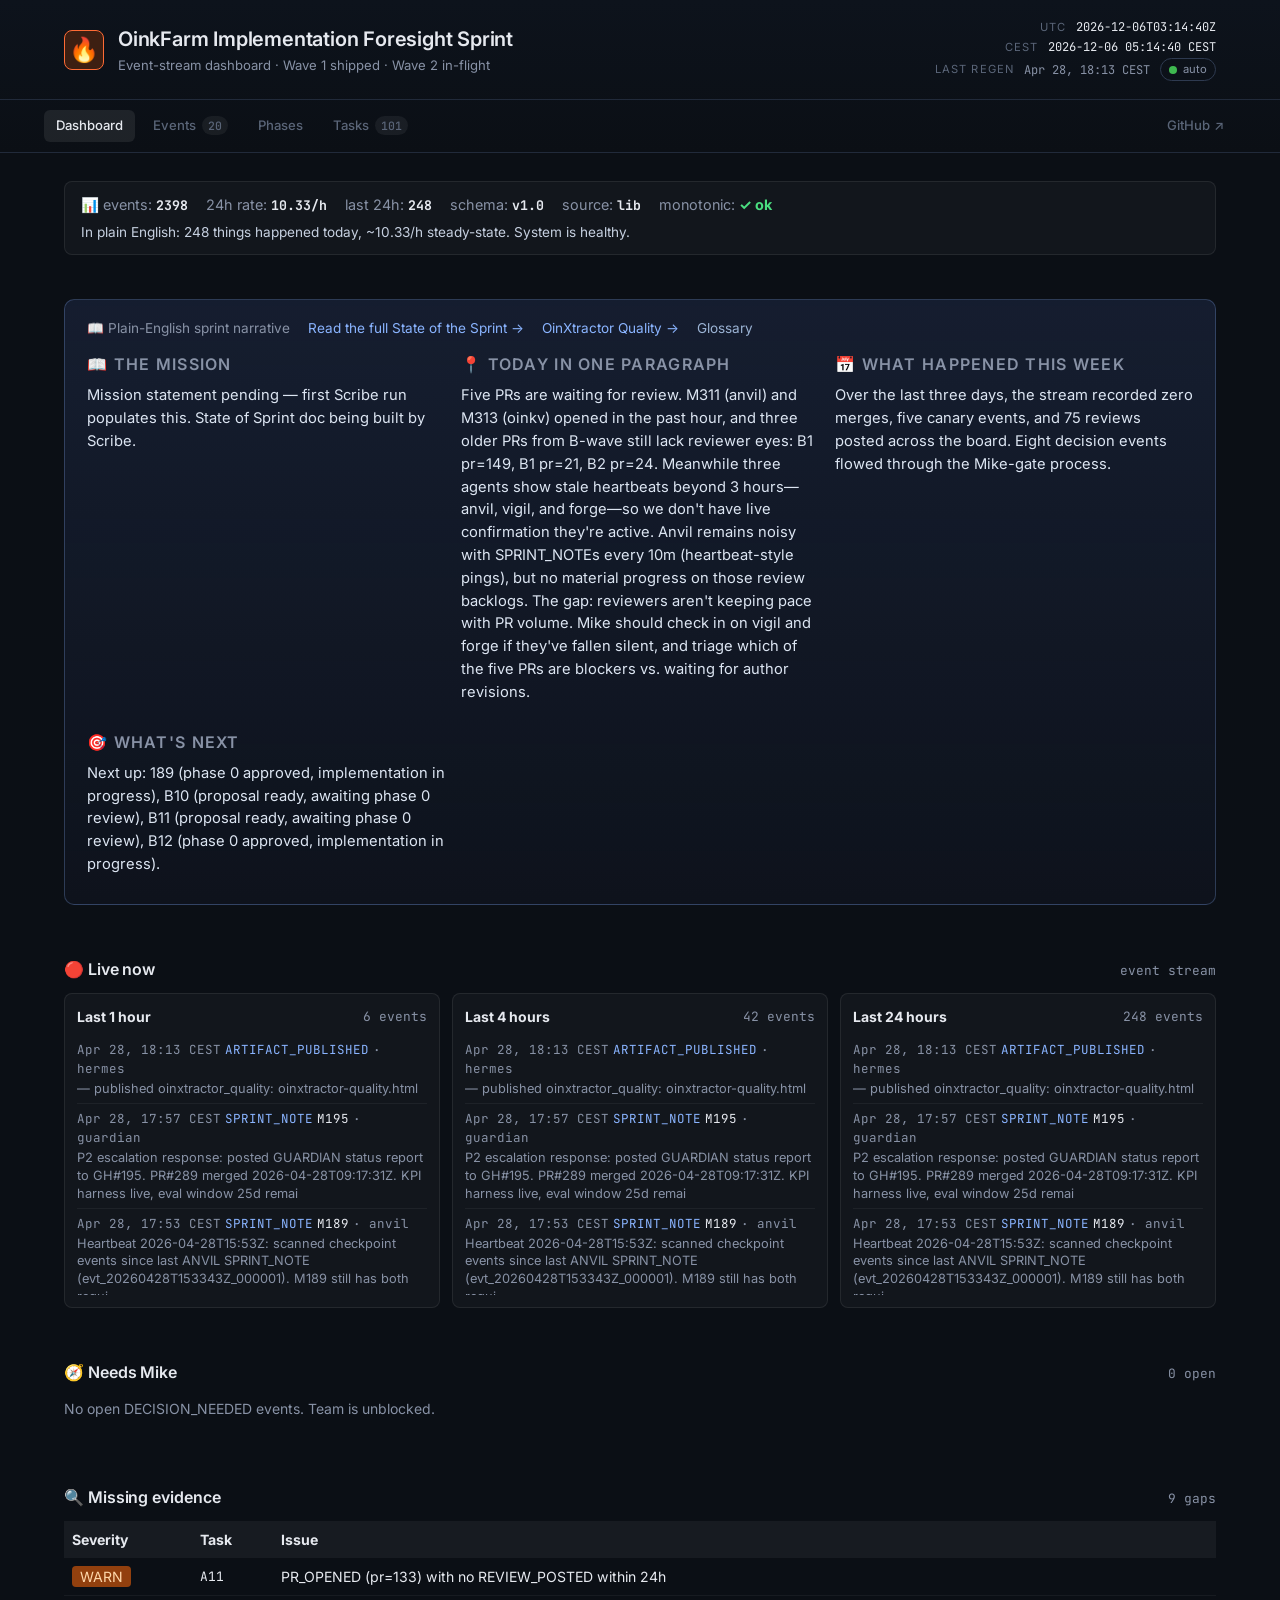
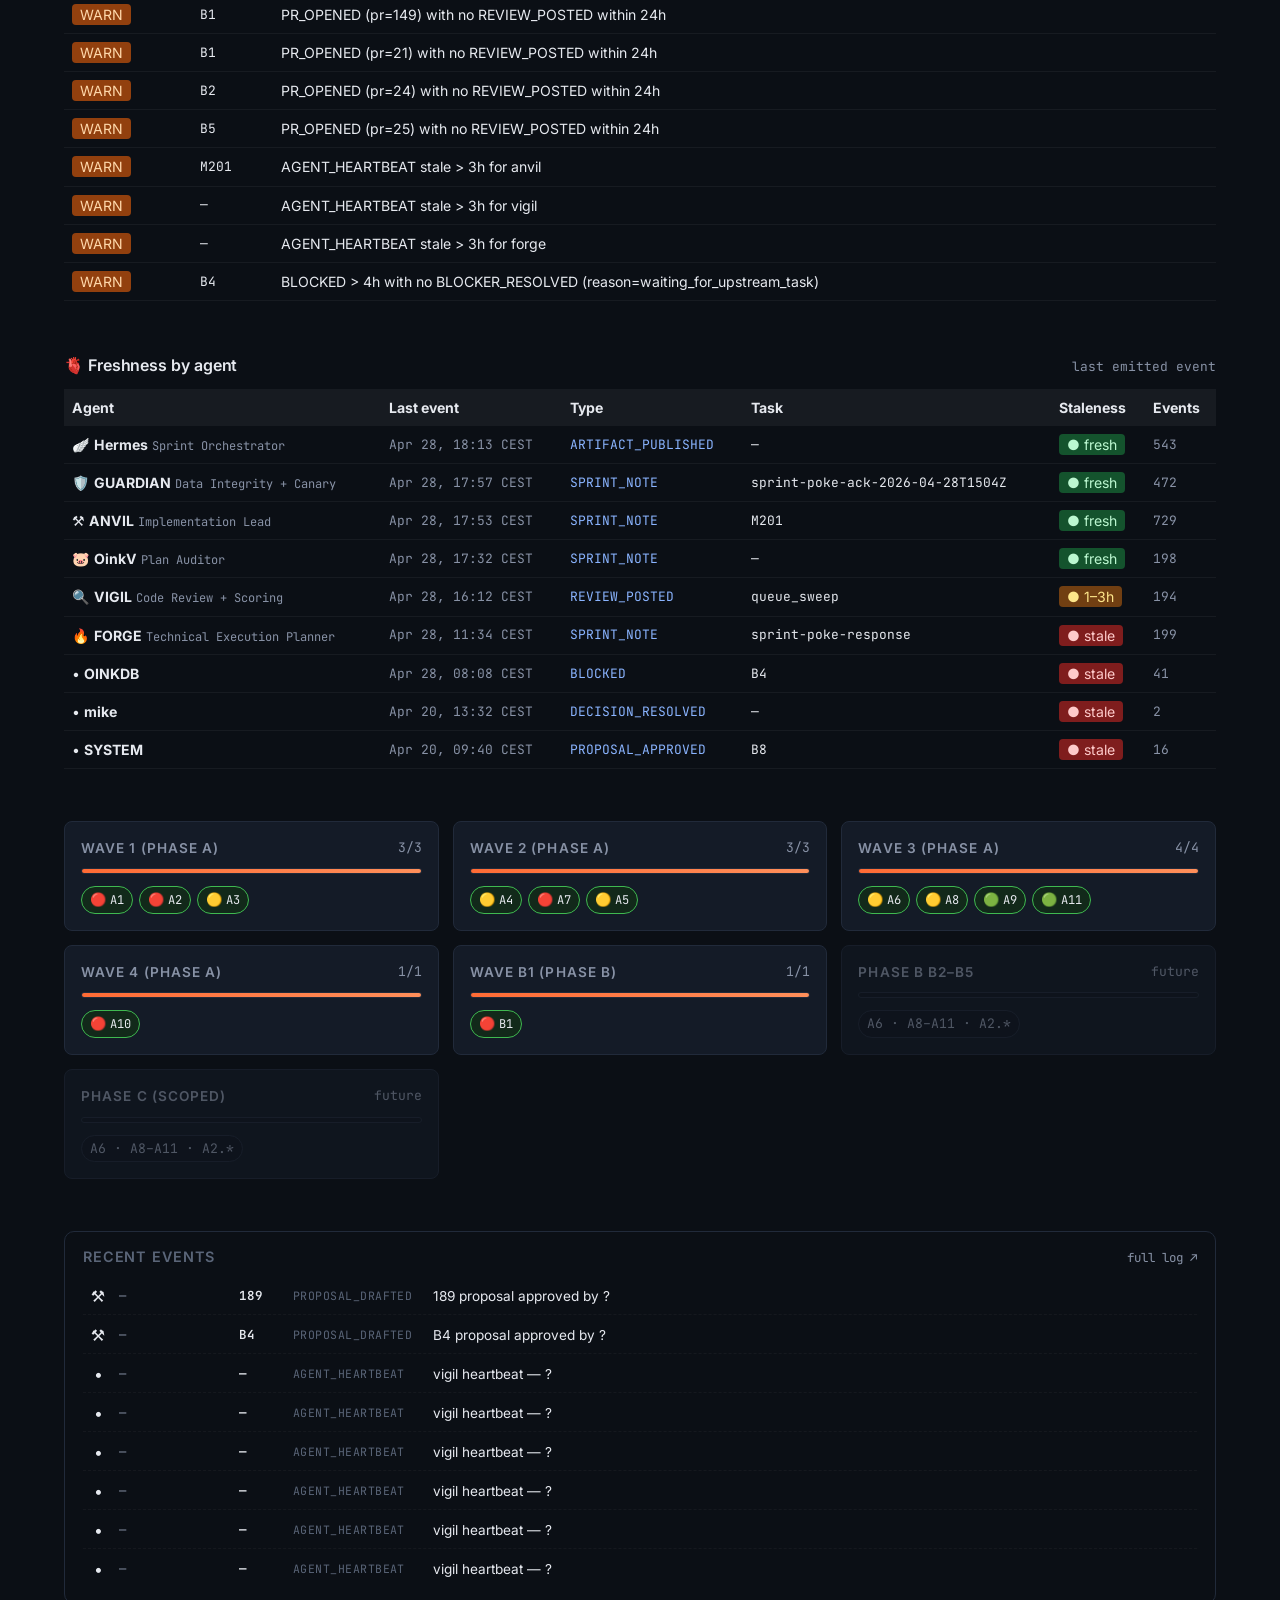
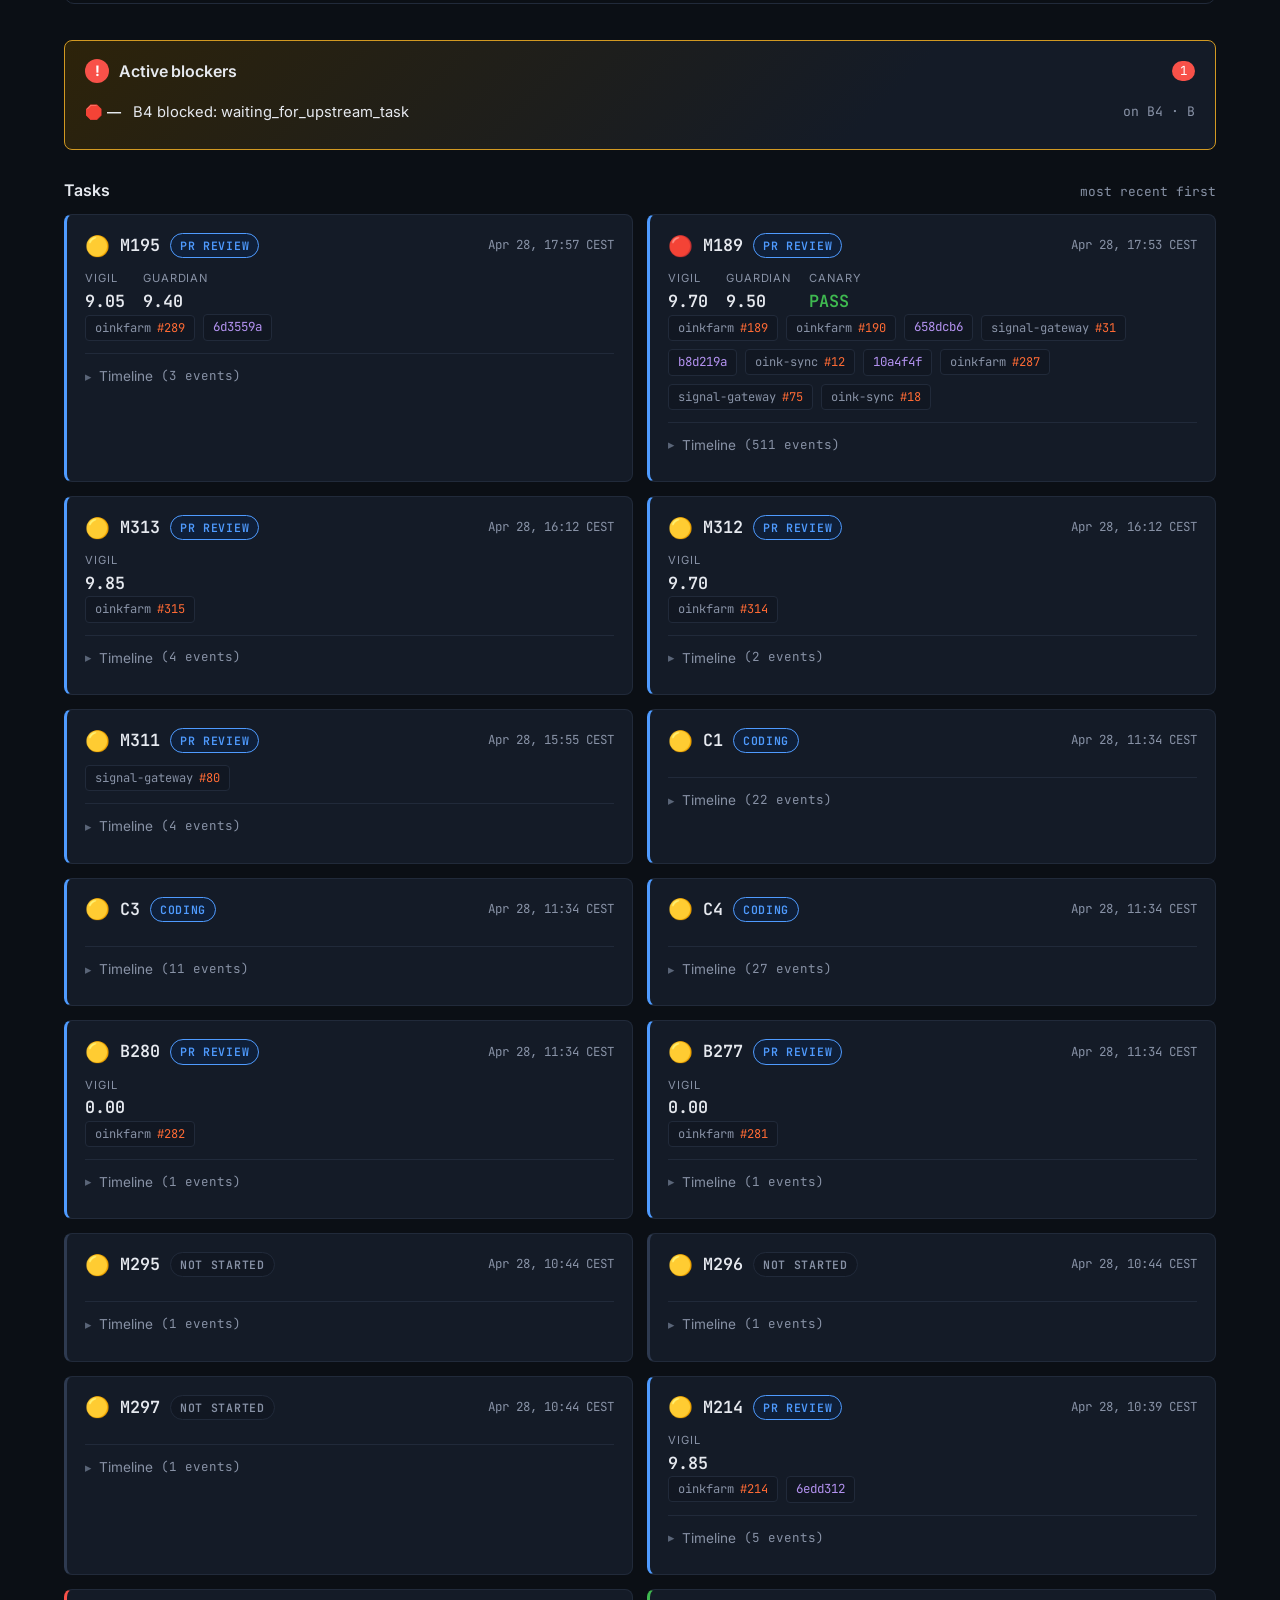
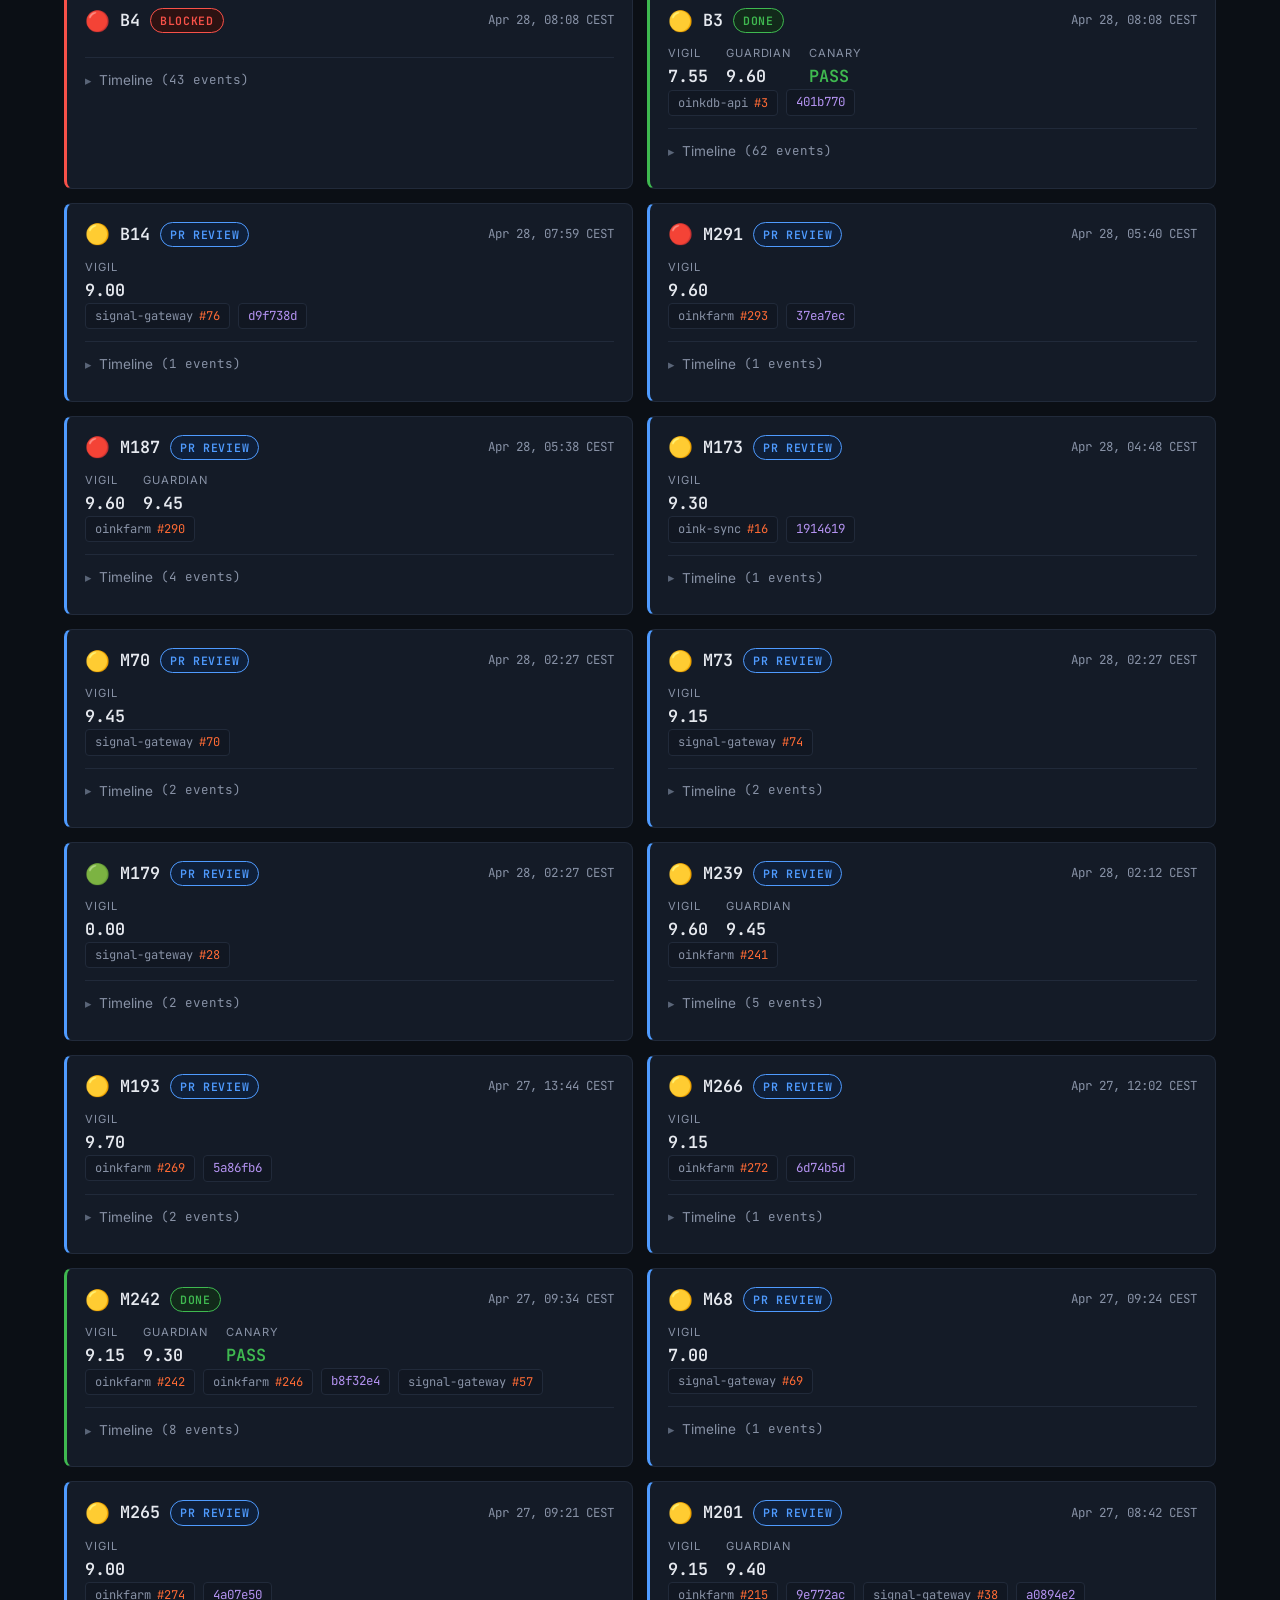
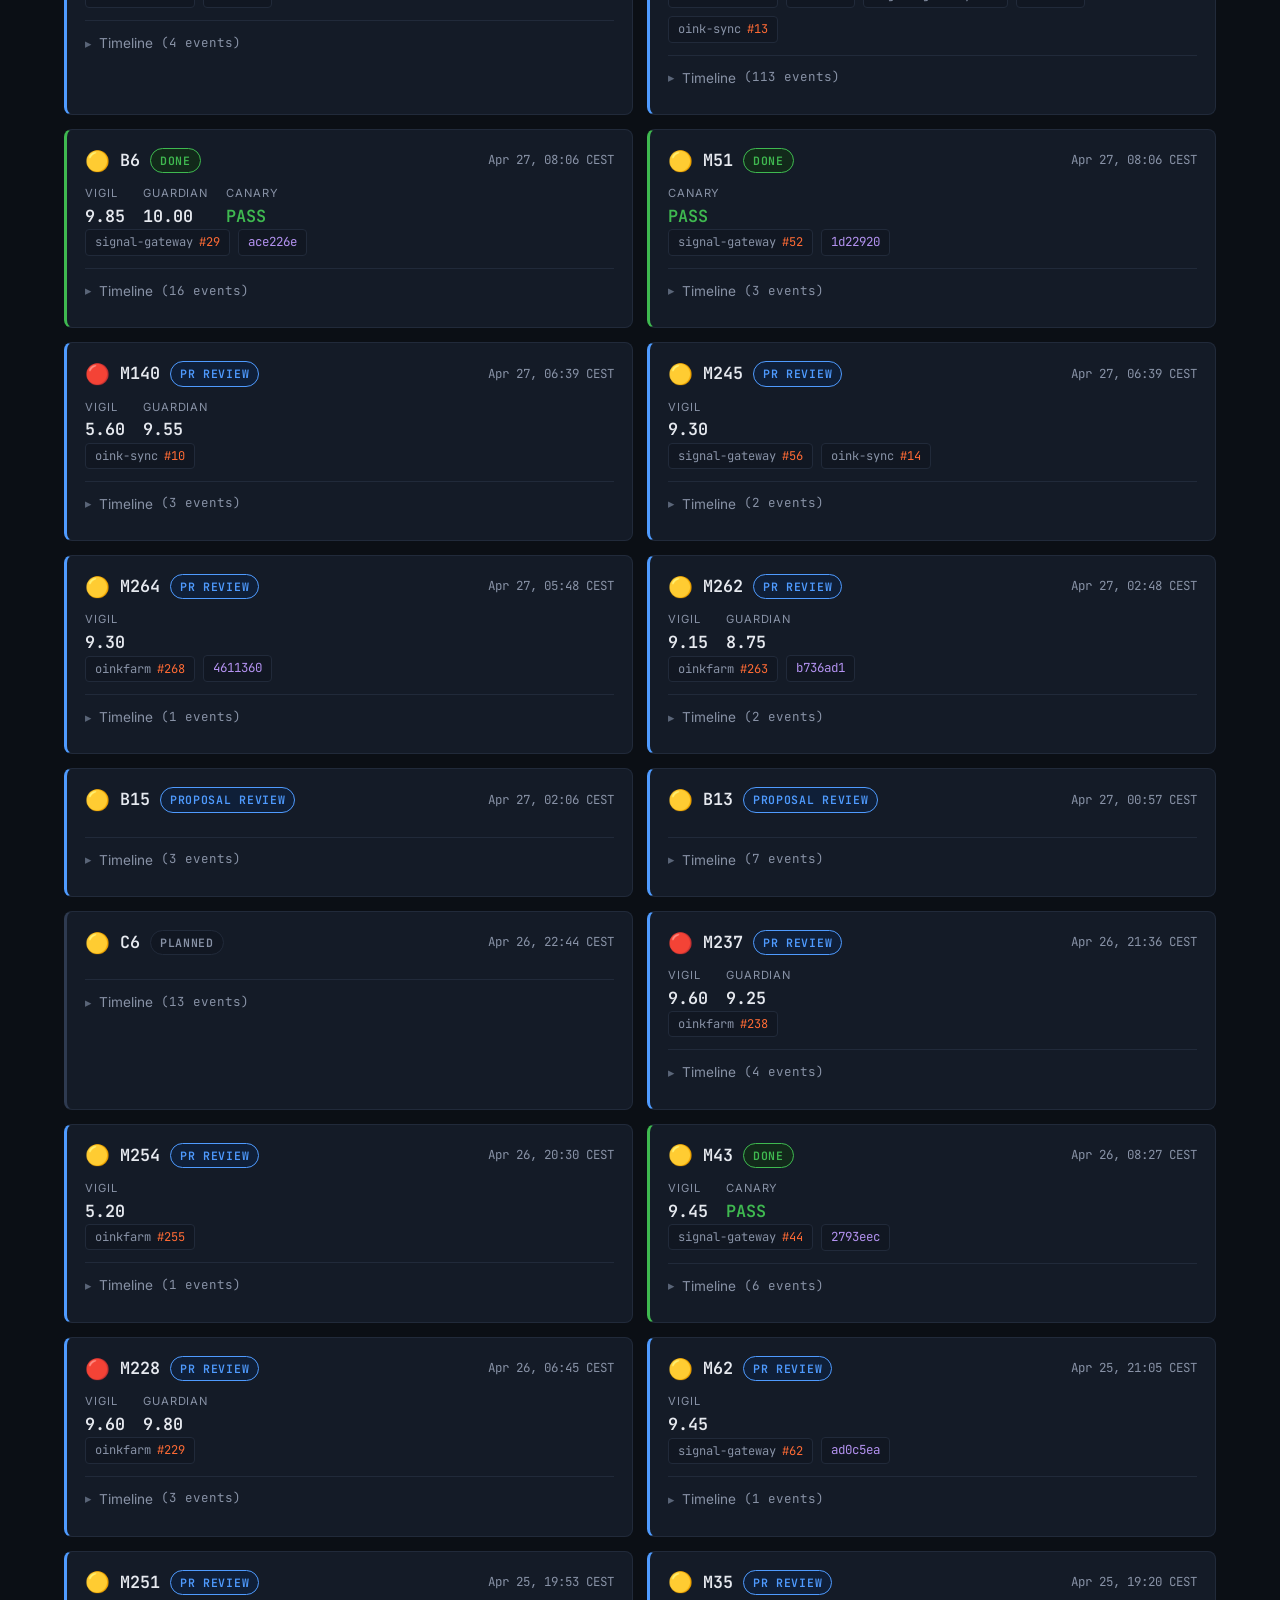
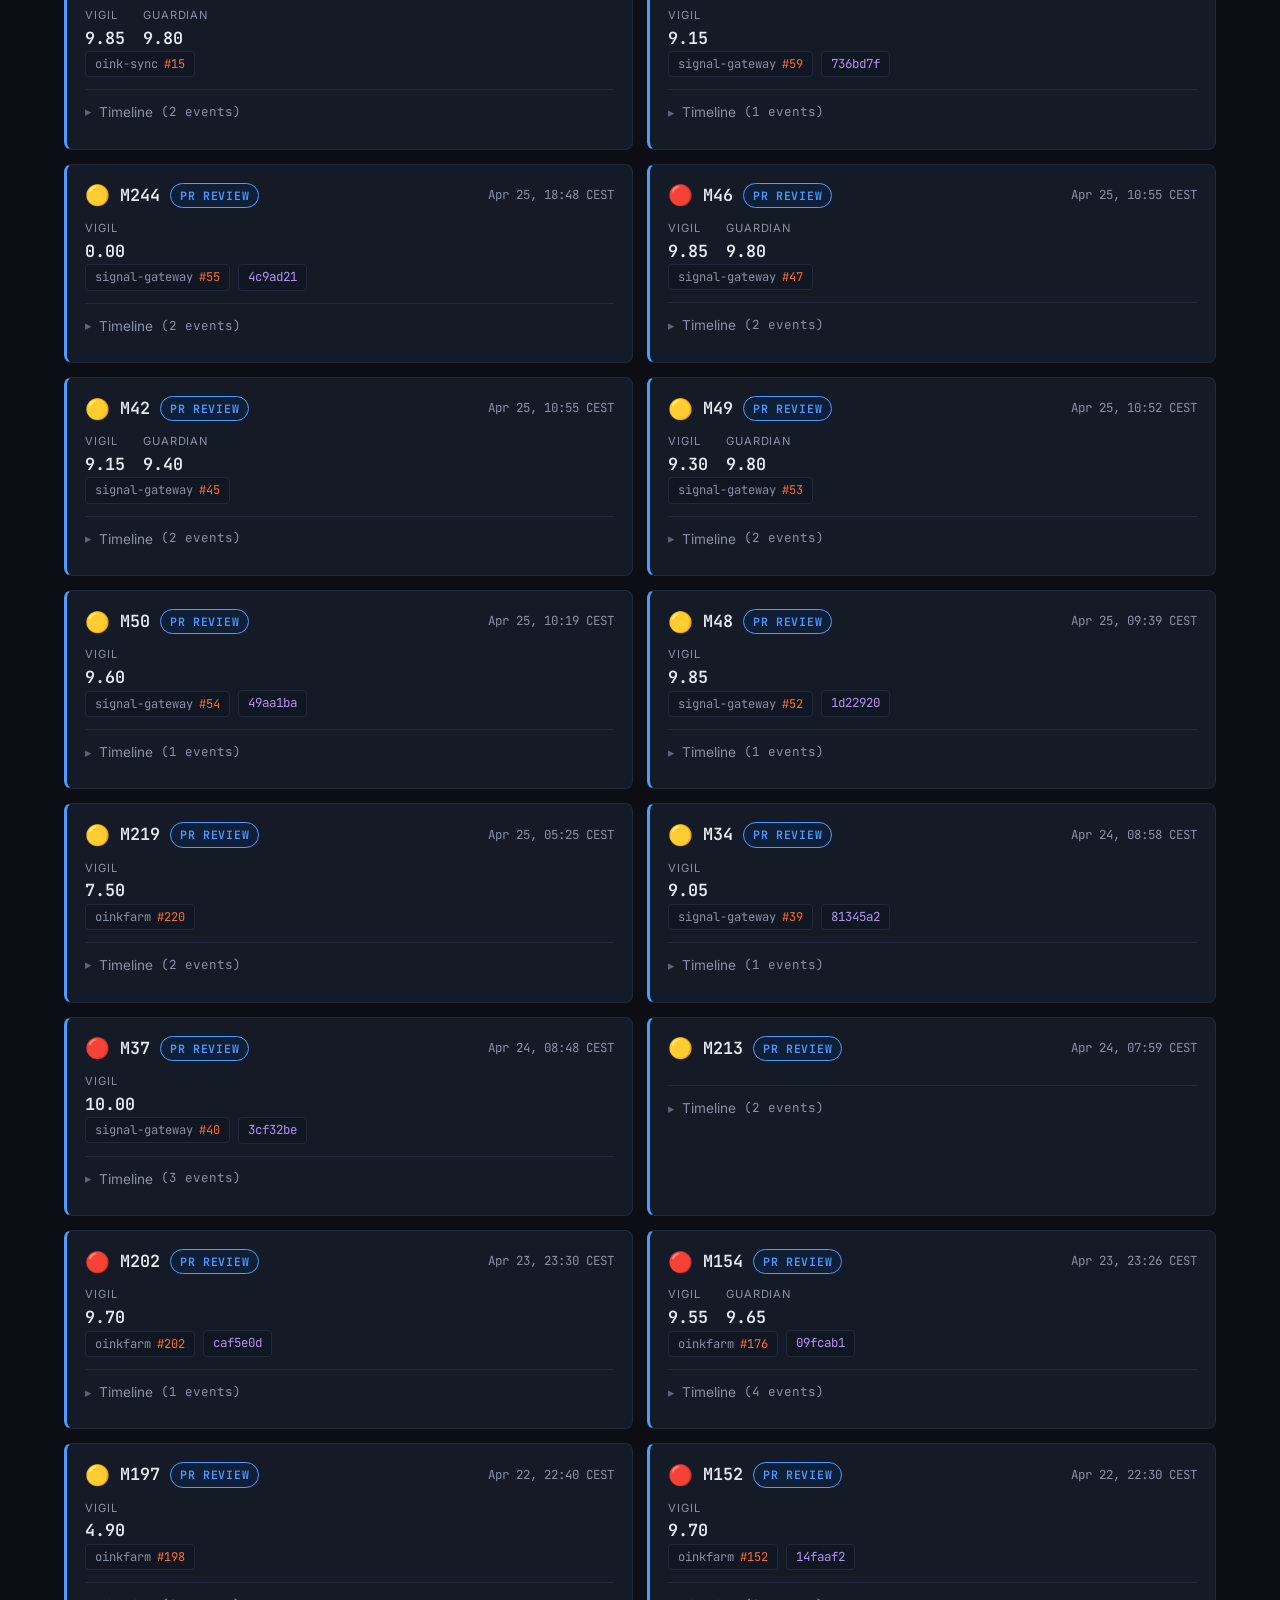
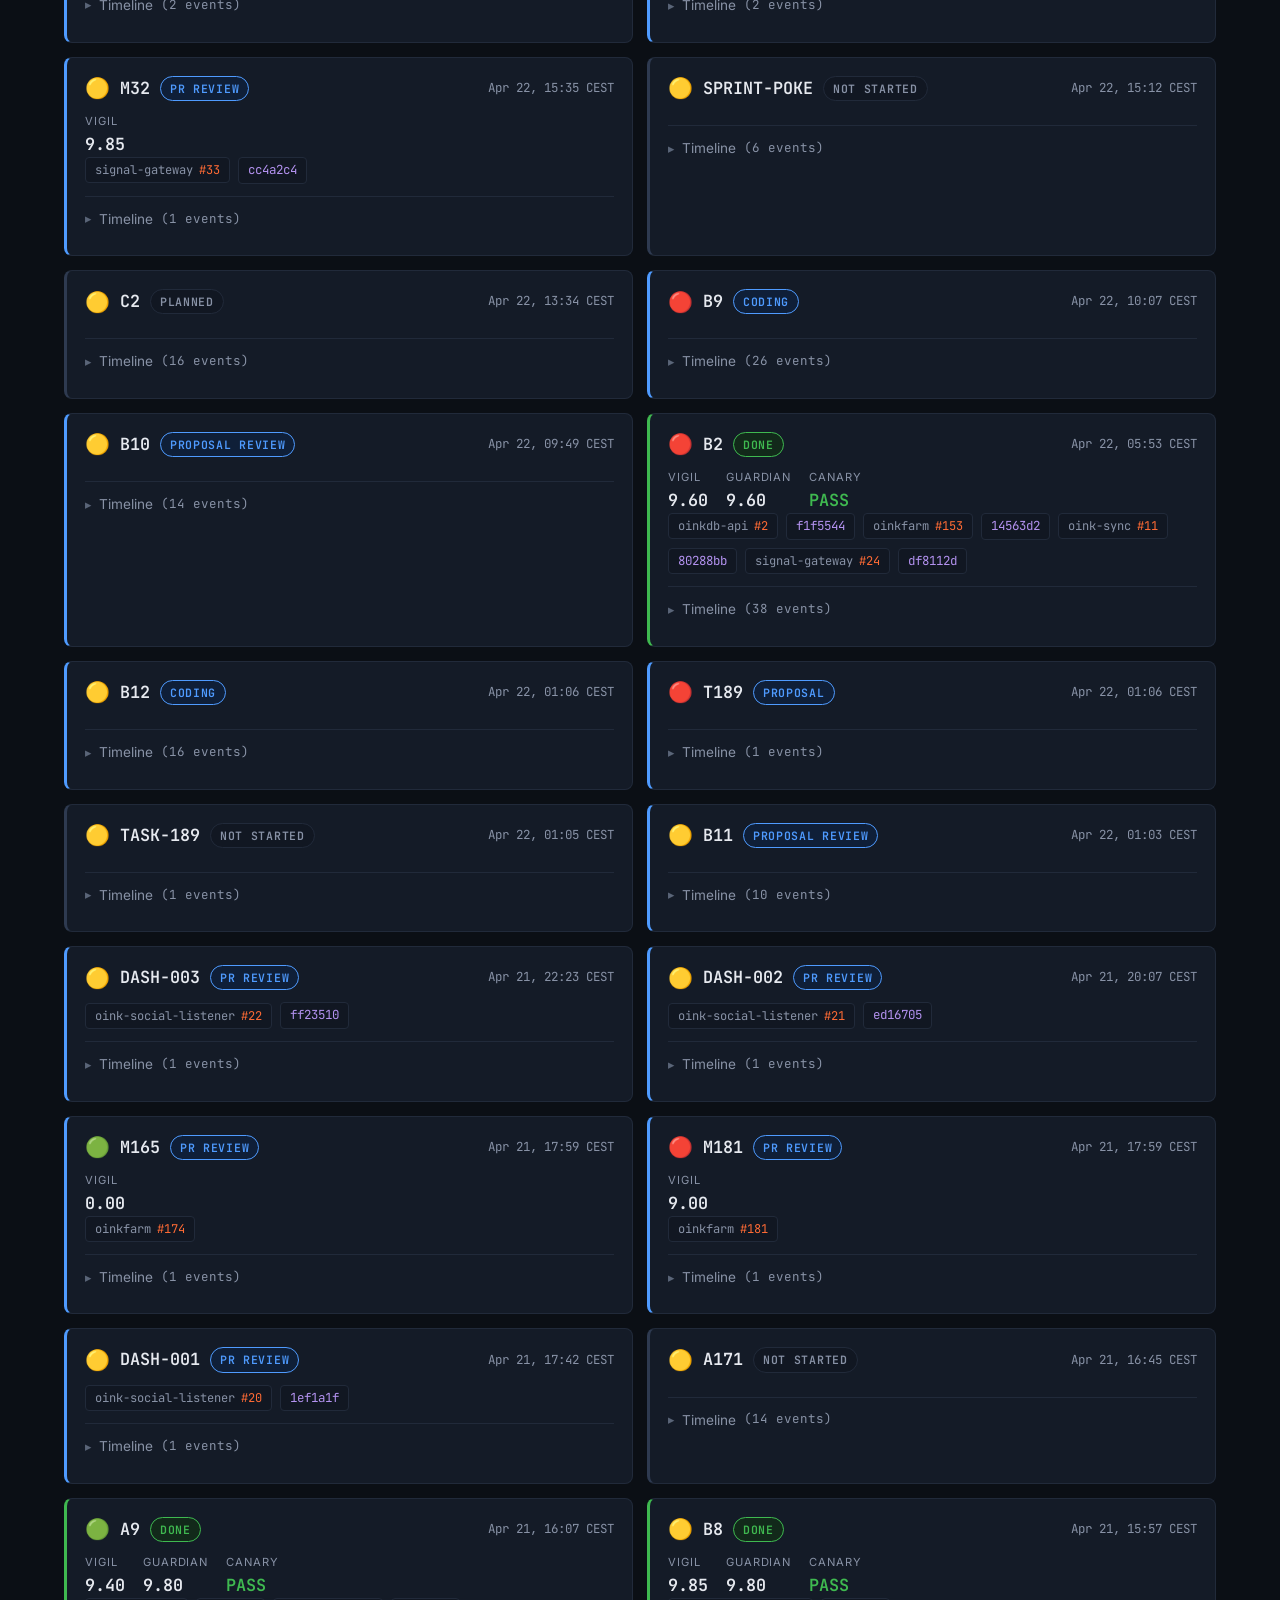
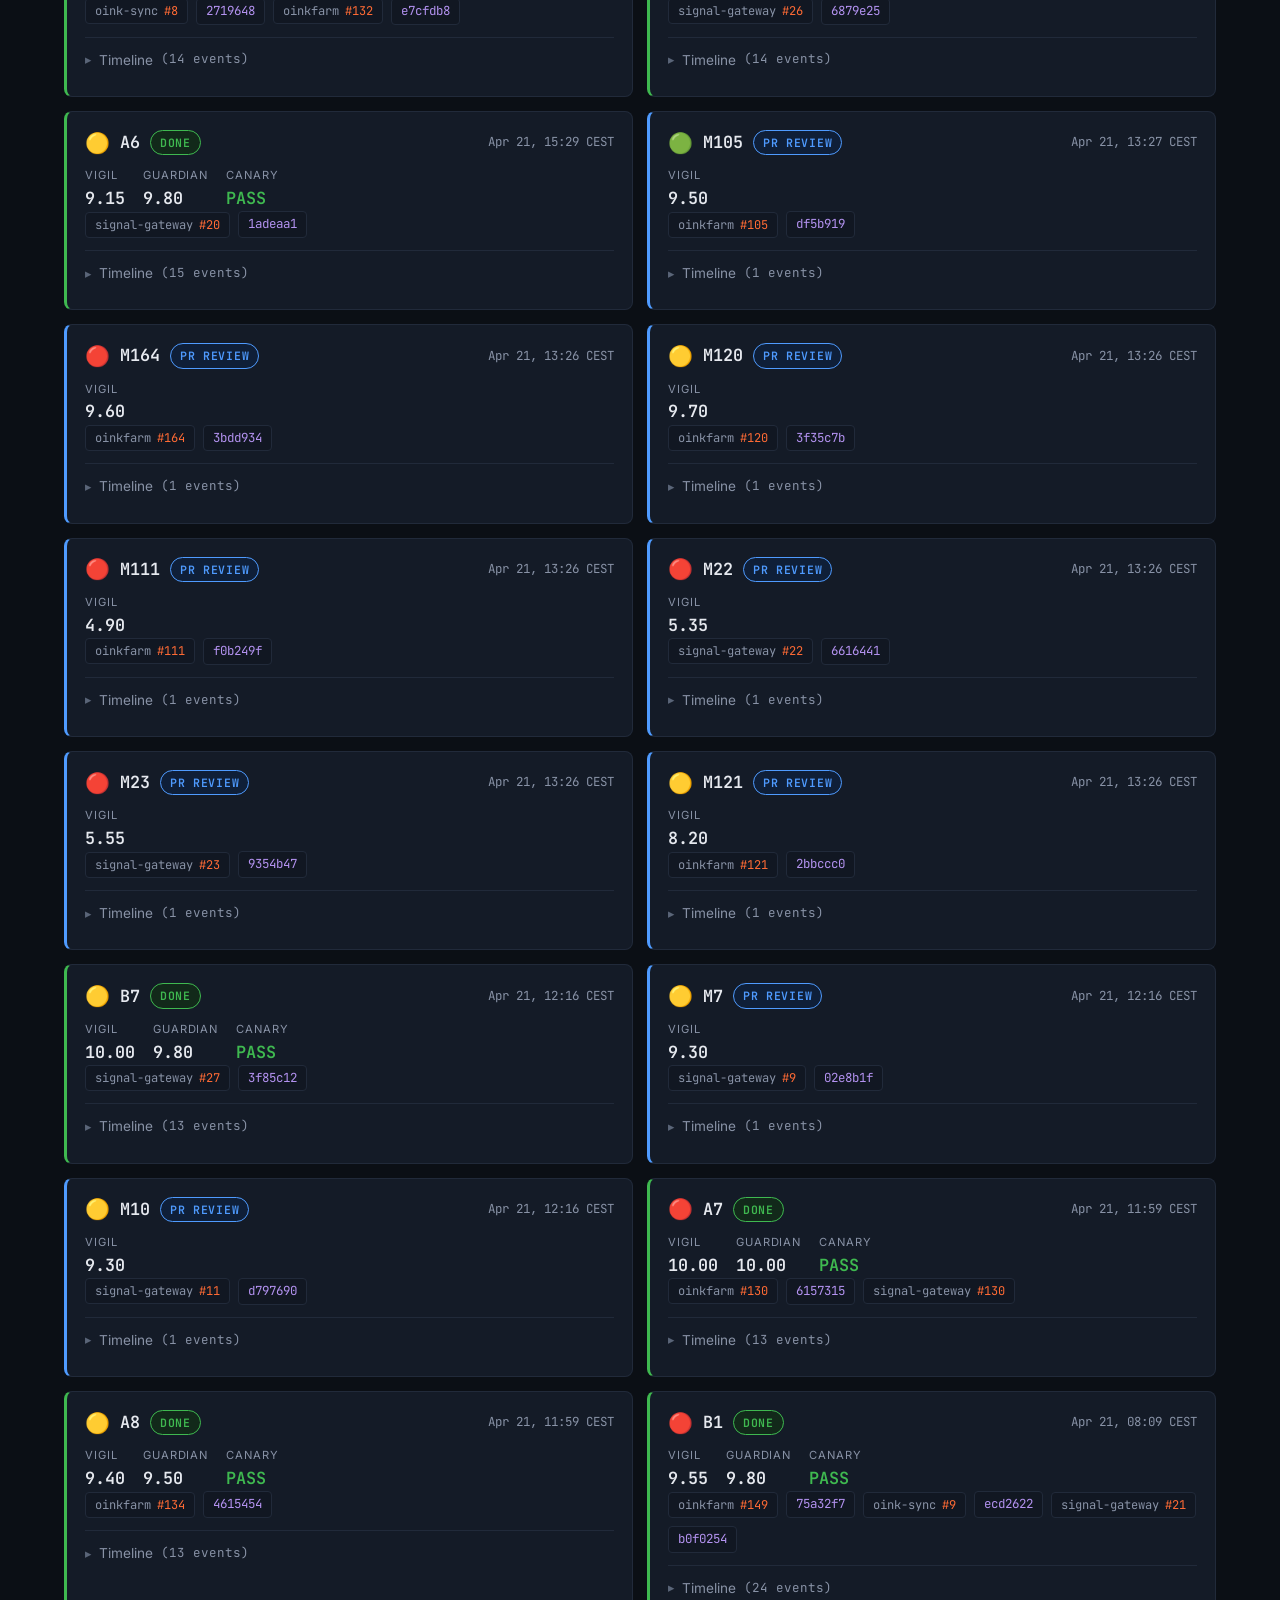
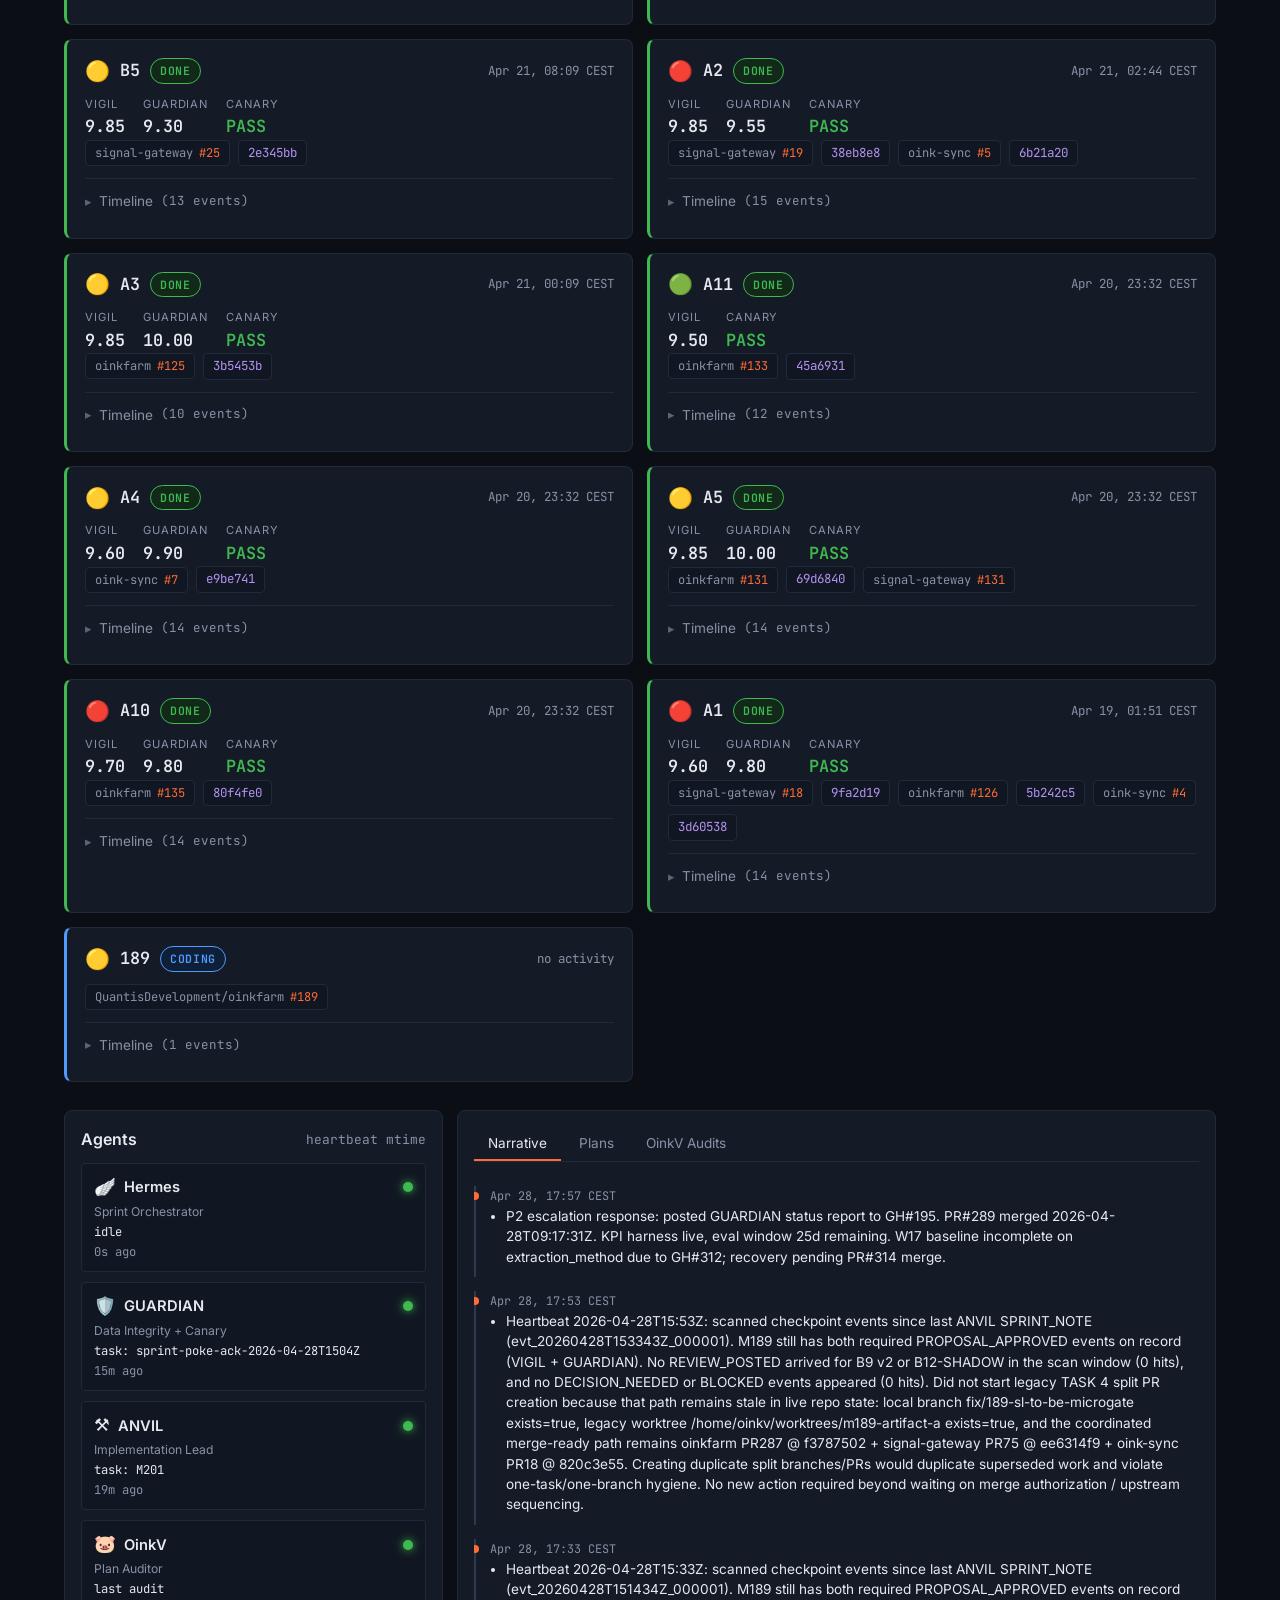
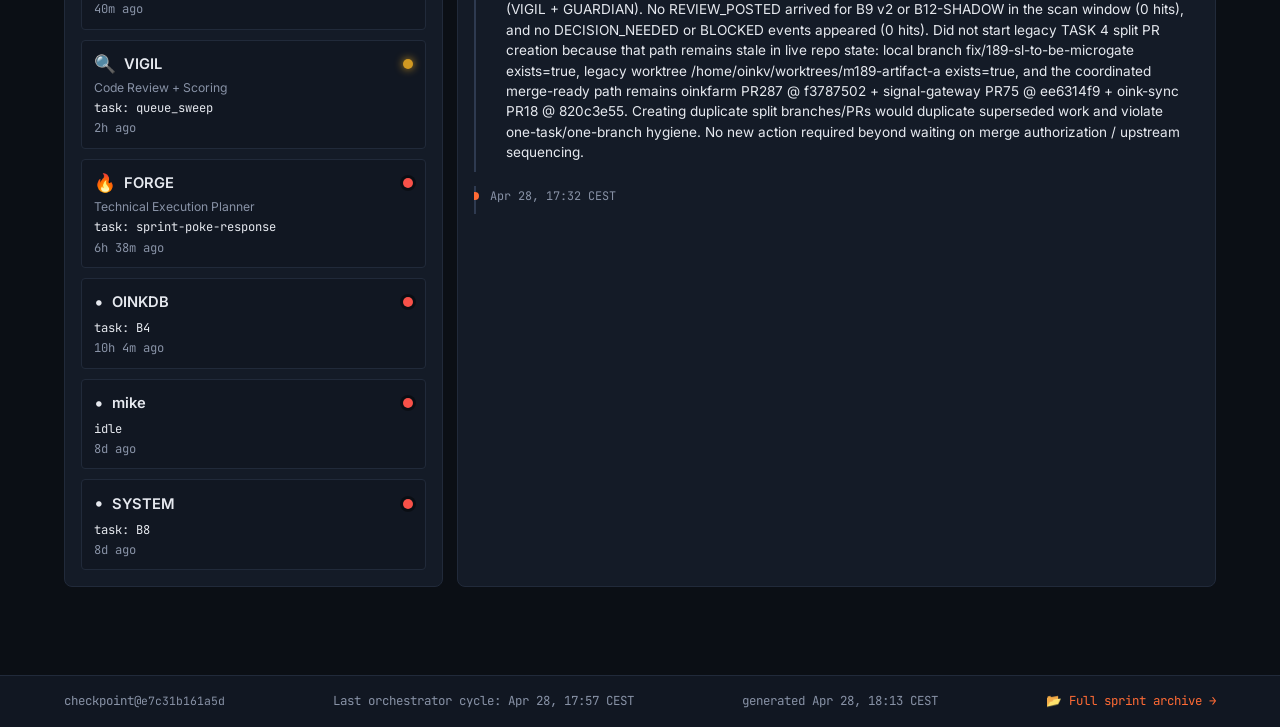
==== commit 6d727b3f: "auto: regen 2026-04-28T16:13Z (1 new files)" ====
--- a/docs/index.html
+++ b/docs/index.html
@@ -10,7 +10,7 @@
 <link href="https://fonts.googleapis.com/css2?family=Inter:wght@400;500;600;700&family=JetBrains+Mono:wght@400;500;600&display=swap" rel="stylesheet">
 <link rel="stylesheet" href="style.css">
 </head>
-<body data-generated="2026-04-28T14:49:18+00:00">
+<body data-generated="2026-04-28T16:13:01+00:00">
 
 <header class="topbar">
   <div class="topbar-inner">
@@ -24,15 +24,15 @@
     <div class="clock">
       <div class="clock-row">
         <span class="clock-label">UTC</span>
-        <span class="mono" id="clock-utc">2026-04-28T14:49:18+00:00</span>
+        <span class="mono" id="clock-utc">2026-04-28T16:13:01+00:00</span>
       </div>
       <div class="clock-row">
         <span class="clock-label">CEST</span>
-        <span class="mono" id="clock-cest">2026-04-28T16:49:18+02:00</span>
+        <span class="mono" id="clock-cest">2026-04-28T18:13:01+02:00</span>
       </div>
       <div class="clock-row muted">
         <span class="clock-label">last regen</span>
-        <span class="mono" id="last-regen">Apr 28, 16:49 CEST</span>
+        <span class="mono" id="last-regen">Apr 28, 18:13 CEST</span>
         <span class="refresh-pill" id="refresh-pill" title="auto-refreshes every 60s">
           <span class="dot dot-green"></span> auto
         </span>
@@ -57,7 +57,7 @@
 <!-- Events integrity ------------------------------------------------------- -->
 <section class="events-integrity" style="background:rgba(255,255,255,0.03);border:1px solid rgba(255,255,255,0.08);border-radius:8px;padding:12px 16px;margin-bottom:16px;">
   <div style="display:flex;gap:18px;flex-wrap:wrap;align-items:center;font-size:0.9rem;">
-    <div><span class="muted">📊 events:</span> <strong class="mono">2389</strong></div>
+    <div><span class="muted">📊 events:</span> <strong class="mono">2398</strong></div>
     <div><span class="muted">24h rate:</span> <strong class="mono">10.33/h</strong></div>
     <div><span class="muted">last 24h:</span> <strong class="mono">248</strong></div>
     <div><span class="muted">schema:</span> <strong class="mono">v1.0</strong></div>
@@ -98,7 +98,7 @@
     </div>
     <div class="narrative-cell">
       <h3 style="margin:0 0 8px 0;font-size:1.0rem;">📅 What happened this week</h3>
-      <div style="margin:0;font-size:0.92rem;line-height:1.55;color:#dce5f2;"><p style="margin:0 0 10px 0;">Over the last three days, the stream recorded zero merges, five canary events, and 81 reviews posted across the board. Eight decision events flowed through the Mike-gate process.</p></div>
+      <div style="margin:0;font-size:0.92rem;line-height:1.55;color:#dce5f2;"><p style="margin:0 0 10px 0;">Over the last three days, the stream recorded zero merges, five canary events, and 75 reviews posted across the board. Eight decision events flowed through the Mike-gate process.</p></div>
     </div>
     <div class="narrative-cell">
       <h3 style="margin:0 0 8px 0;font-size:1.0rem;">🎯 What's next</h3>
@@ -117,9 +117,137 @@
     <div class="live-bucket" style="background:rgba(255,255,255,0.03);border:1px solid rgba(255,255,255,0.08);border-radius:8px;padding:12px;">
       <div style="display:flex;justify-content:space-between;align-items:center;margin-bottom:8px;">
         <strong>Last 1 hour</strong>
-        <span class="mono muted">18 events</span>
+        <span class="mono muted">6 events</span>
       </div>
         <ol style="list-style:none;padding:0;margin:0;max-height:260px;overflow-y:auto;">
+          <li style="padding:5px 0;border-bottom:1px solid rgba(255,255,255,0.05);font-size:0.85rem;line-height:1.4;">
+            <div>
+              <span class="mono muted">Apr 28, 18:13 CEST</span>
+              <span class="mono" style="color:#8ab4ff;">ARTIFACT_PUBLISHED</span>
+              <span class="muted mono">· hermes</span>
+            </div>
+            <div class="muted" style="font-size:0.8rem;margin-top:2px;">— published oinxtractor_quality: oinxtractor-quality.html</div>
+          </li>
+          <li style="padding:5px 0;border-bottom:1px solid rgba(255,255,255,0.05);font-size:0.85rem;line-height:1.4;">
+            <div>
+              <span class="mono muted">Apr 28, 17:57 CEST</span>
+              <span class="mono" style="color:#8ab4ff;">SPRINT_NOTE</span>
+<span class="mono">M195</span>              <span class="muted mono">· guardian</span>
+            </div>
+            <div class="muted" style="font-size:0.8rem;margin-top:2px;">P2 escalation response: posted GUARDIAN status report to GH#195. PR#289 merged 2026-04-28T09:17:31Z. KPI harness live, eval window 25d remai</div>
+          </li>
+          <li style="padding:5px 0;border-bottom:1px solid rgba(255,255,255,0.05);font-size:0.85rem;line-height:1.4;">
+            <div>
+              <span class="mono muted">Apr 28, 17:53 CEST</span>
+              <span class="mono" style="color:#8ab4ff;">SPRINT_NOTE</span>
+<span class="mono">M189</span>              <span class="muted mono">· anvil</span>
+            </div>
+            <div class="muted" style="font-size:0.8rem;margin-top:2px;">Heartbeat 2026-04-28T15:53Z: scanned checkpoint events since last ANVIL SPRINT_NOTE (evt_20260428T153343Z_000001). M189 still has both requi</div>
+          </li>
+          <li style="padding:5px 0;border-bottom:1px solid rgba(255,255,255,0.05);font-size:0.85rem;line-height:1.4;">
+            <div>
+              <span class="mono muted">Apr 28, 17:33 CEST</span>
+              <span class="mono" style="color:#8ab4ff;">SPRINT_NOTE</span>
+<span class="mono">M189</span>              <span class="muted mono">· anvil</span>
+            </div>
+            <div class="muted" style="font-size:0.8rem;margin-top:2px;">Heartbeat 2026-04-28T15:33Z: scanned checkpoint events since last ANVIL SPRINT_NOTE (evt_20260428T151434Z_000001). M189 still has both requi</div>
+          </li>
+          <li style="padding:5px 0;border-bottom:1px solid rgba(255,255,255,0.05);font-size:0.85rem;line-height:1.4;">
+            <div>
+              <span class="mono muted">Apr 28, 17:32 CEST</span>
+              <span class="mono" style="color:#8ab4ff;">SPRINT_NOTE</span>
+              <span class="muted mono">· oinkv</span>
+            </div>
+            <div class="muted" style="font-size:0.8rem;margin-top:2px;"></div>
+          </li>
+          <li style="padding:5px 0;border-bottom:1px solid rgba(255,255,255,0.05);font-size:0.85rem;line-height:1.4;">
+            <div>
+              <span class="mono muted">Apr 28, 17:14 CEST</span>
+              <span class="mono" style="color:#8ab4ff;">SPRINT_NOTE</span>
+<span class="mono">M189</span>              <span class="muted mono">· anvil</span>
+            </div>
+            <div class="muted" style="font-size:0.8rem;margin-top:2px;">Heartbeat 2026-04-28T15:13Z: scanned checkpoint events since last ANVIL SPRINT_NOTE (evt_20260428T145347Z_000001). M189 still has both requi</div>
+          </li>
+        </ol>
+    </div>
+    <div class="live-bucket" style="background:rgba(255,255,255,0.03);border:1px solid rgba(255,255,255,0.08);border-radius:8px;padding:12px;">
+      <div style="display:flex;justify-content:space-between;align-items:center;margin-bottom:8px;">
+        <strong>Last 4 hours</strong>
+        <span class="mono muted">42 events</span>
+      </div>
+        <ol style="list-style:none;padding:0;margin:0;max-height:260px;overflow-y:auto;">
+          <li style="padding:5px 0;border-bottom:1px solid rgba(255,255,255,0.05);font-size:0.85rem;line-height:1.4;">
+            <div>
+              <span class="mono muted">Apr 28, 18:13 CEST</span>
+              <span class="mono" style="color:#8ab4ff;">ARTIFACT_PUBLISHED</span>
+              <span class="muted mono">· hermes</span>
+            </div>
+            <div class="muted" style="font-size:0.8rem;margin-top:2px;">— published oinxtractor_quality: oinxtractor-quality.html</div>
+          </li>
+          <li style="padding:5px 0;border-bottom:1px solid rgba(255,255,255,0.05);font-size:0.85rem;line-height:1.4;">
+            <div>
+              <span class="mono muted">Apr 28, 17:57 CEST</span>
+              <span class="mono" style="color:#8ab4ff;">SPRINT_NOTE</span>
+<span class="mono">M195</span>              <span class="muted mono">· guardian</span>
+            </div>
+            <div class="muted" style="font-size:0.8rem;margin-top:2px;">P2 escalation response: posted GUARDIAN status report to GH#195. PR#289 merged 2026-04-28T09:17:31Z. KPI harness live, eval window 25d remai</div>
+          </li>
+          <li style="padding:5px 0;border-bottom:1px solid rgba(255,255,255,0.05);font-size:0.85rem;line-height:1.4;">
+            <div>
+              <span class="mono muted">Apr 28, 17:53 CEST</span>
+              <span class="mono" style="color:#8ab4ff;">SPRINT_NOTE</span>
+<span class="mono">M189</span>              <span class="muted mono">· anvil</span>
+            </div>
+            <div class="muted" style="font-size:0.8rem;margin-top:2px;">Heartbeat 2026-04-28T15:53Z: scanned checkpoint events since last ANVIL SPRINT_NOTE (evt_20260428T153343Z_000001). M189 still has both requi</div>
+          </li>
+          <li style="padding:5px 0;border-bottom:1px solid rgba(255,255,255,0.05);font-size:0.85rem;line-height:1.4;">
+            <div>
+              <span class="mono muted">Apr 28, 17:33 CEST</span>
+              <span class="mono" style="color:#8ab4ff;">SPRINT_NOTE</span>
+<span class="mono">M189</span>              <span class="muted mono">· anvil</span>
+            </div>
+            <div class="muted" style="font-size:0.8rem;margin-top:2px;">Heartbeat 2026-04-28T15:33Z: scanned checkpoint events since last ANVIL SPRINT_NOTE (evt_20260428T151434Z_000001). M189 still has both requi</div>
+          </li>
+          <li style="padding:5px 0;border-bottom:1px solid rgba(255,255,255,0.05);font-size:0.85rem;line-height:1.4;">
+            <div>
+              <span class="mono muted">Apr 28, 17:32 CEST</span>
+              <span class="mono" style="color:#8ab4ff;">SPRINT_NOTE</span>
+              <span class="muted mono">· oinkv</span>
+            </div>
+            <div class="muted" style="font-size:0.8rem;margin-top:2px;"></div>
+          </li>
+          <li style="padding:5px 0;border-bottom:1px solid rgba(255,255,255,0.05);font-size:0.85rem;line-height:1.4;">
+            <div>
+              <span class="mono muted">Apr 28, 17:14 CEST</span>
+              <span class="mono" style="color:#8ab4ff;">SPRINT_NOTE</span>
+<span class="mono">M189</span>              <span class="muted mono">· anvil</span>
+            </div>
+            <div class="muted" style="font-size:0.8rem;margin-top:2px;">Heartbeat 2026-04-28T15:13Z: scanned checkpoint events since last ANVIL SPRINT_NOTE (evt_20260428T145347Z_000001). M189 still has both requi</div>
+          </li>
+          <li style="padding:5px 0;border-bottom:1px solid rgba(255,255,255,0.05);font-size:0.85rem;line-height:1.4;">
+            <div>
+              <span class="mono muted">Apr 28, 17:06 CEST</span>
+              <span class="mono" style="color:#8ab4ff;">SPRINT_NOTE</span>
+              <span class="muted mono">· oinkv</span>
+            </div>
+            <div class="muted" style="font-size:0.8rem;margin-top:2px;"></div>
+          </li>
+          <li style="padding:5px 0;border-bottom:1px solid rgba(255,255,255,0.05);font-size:0.85rem;line-height:1.4;">
+            <div>
+              <span class="mono muted">Apr 28, 17:04 CEST</span>
+              <span class="mono" style="color:#8ab4ff;">AGENT_HEARTBEAT</span>
+              <span class="muted mono">· guardian</span>
+            </div>
+            <div class="muted" style="font-size:0.8rem;margin-top:2px;">guardian heartbeat — sprint-poke-ack-2026-04-28T1504Z</div>
+          </li>
+          <li style="padding:5px 0;border-bottom:1px solid rgba(255,255,255,0.05);font-size:0.85rem;line-height:1.4;">
+            <div>
+              <span class="mono muted">Apr 28, 16:53 CEST</span>
+              <span class="mono" style="color:#8ab4ff;">SPRINT_NOTE</span>
+<span class="mono">M189</span>              <span class="muted mono">· anvil</span>
+            </div>
+            <div class="muted" style="font-size:0.8rem;margin-top:2px;">Heartbeat 2026-04-28T14:53Z: scanned checkpoint events since last ANVIL SPRINT_NOTE (evt_20260428T143626Z_000001). M189 still has both requi</div>
+          </li>
           <li style="padding:5px 0;border-bottom:1px solid rgba(255,255,255,0.05);font-size:0.85rem;line-height:1.4;">
             <div>
               <span class="mono muted">Apr 28, 16:49 CEST</span>
@@ -248,30 +376,86 @@
             </div>
             <div class="muted" style="font-size:0.8rem;margin-top:2px;">M311 NOT_STARTED → PR_REVIEW</div>
           </li>
-          <li style="padding:5px 0;border-bottom:1px solid rgba(255,255,255,0.05);font-size:0.85rem;line-height:1.4;">
-            <div>
-              <span class="mono muted">Apr 28, 15:55 CEST</span>
-              <span class="mono" style="color:#8ab4ff;">CODE_STARTED</span>
-<span class="mono">M311</span>              <span class="muted mono">· anvil</span>
-            </div>
-            <div class="muted" style="font-size:0.8rem;margin-top:2px;">M311 code started on fix/311-reconciler-cold-start-state</div>
-          </li>
-          <li style="padding:5px 0;border-bottom:1px solid rgba(255,255,255,0.05);font-size:0.85rem;line-height:1.4;">
-            <div>
-              <span class="mono muted">Apr 28, 15:55 CEST</span>
-              <span class="mono" style="color:#8ab4ff;">REVIEW_POSTED</span>
-              <span class="muted mono">· vigil</span>
-            </div>
-            <div class="muted" style="font-size:0.8rem;margin-top:2px;">— review by vigil — PASS (9.3)</div>
-          </li>
         </ol>
     </div>
     <div class="live-bucket" style="background:rgba(255,255,255,0.03);border:1px solid rgba(255,255,255,0.08);border-radius:8px;padding:12px;">
       <div style="display:flex;justify-content:space-between;align-items:center;margin-bottom:8px;">
-        <strong>Last 4 hours</strong>
-        <span class="mono muted">44 events</span>
+        <strong>Last 24 hours</strong>
+        <span class="mono muted">248 events</span>
       </div>
         <ol style="list-style:none;padding:0;margin:0;max-height:260px;overflow-y:auto;">
+          <li style="padding:5px 0;border-bottom:1px solid rgba(255,255,255,0.05);font-size:0.85rem;line-height:1.4;">
+            <div>
+              <span class="mono muted">Apr 28, 18:13 CEST</span>
+              <span class="mono" style="color:#8ab4ff;">ARTIFACT_PUBLISHED</span>
+              <span class="muted mono">· hermes</span>
+            </div>
+            <div class="muted" style="font-size:0.8rem;margin-top:2px;">— published oinxtractor_quality: oinxtractor-quality.html</div>
+          </li>
+          <li style="padding:5px 0;border-bottom:1px solid rgba(255,255,255,0.05);font-size:0.85rem;line-height:1.4;">
+            <div>
+              <span class="mono muted">Apr 28, 17:57 CEST</span>
+              <span class="mono" style="color:#8ab4ff;">SPRINT_NOTE</span>
+<span class="mono">M195</span>              <span class="muted mono">· guardian</span>
+            </div>
+            <div class="muted" style="font-size:0.8rem;margin-top:2px;">P2 escalation response: posted GUARDIAN status report to GH#195. PR#289 merged 2026-04-28T09:17:31Z. KPI harness live, eval window 25d remai</div>
+          </li>
+          <li style="padding:5px 0;border-bottom:1px solid rgba(255,255,255,0.05);font-size:0.85rem;line-height:1.4;">
+            <div>
+              <span class="mono muted">Apr 28, 17:53 CEST</span>
+              <span class="mono" style="color:#8ab4ff;">SPRINT_NOTE</span>
+<span class="mono">M189</span>              <span class="muted mono">· anvil</span>
+            </div>
+            <div class="muted" style="font-size:0.8rem;margin-top:2px;">Heartbeat 2026-04-28T15:53Z: scanned checkpoint events since last ANVIL SPRINT_NOTE (evt_20260428T153343Z_000001). M189 still has both requi</div>
+          </li>
+          <li style="padding:5px 0;border-bottom:1px solid rgba(255,255,255,0.05);font-size:0.85rem;line-height:1.4;">
+            <div>
+              <span class="mono muted">Apr 28, 17:33 CEST</span>
+              <span class="mono" style="color:#8ab4ff;">SPRINT_NOTE</span>
+<span class="mono">M189</span>              <span class="muted mono">· anvil</span>
+            </div>
+            <div class="muted" style="font-size:0.8rem;margin-top:2px;">Heartbeat 2026-04-28T15:33Z: scanned checkpoint events since last ANVIL SPRINT_NOTE (evt_20260428T151434Z_000001). M189 still has both requi</div>
+          </li>
+          <li style="padding:5px 0;border-bottom:1px solid rgba(255,255,255,0.05);font-size:0.85rem;line-height:1.4;">
+            <div>
+              <span class="mono muted">Apr 28, 17:32 CEST</span>
+              <span class="mono" style="color:#8ab4ff;">SPRINT_NOTE</span>
+              <span class="muted mono">· oinkv</span>
+            </div>
+            <div class="muted" style="font-size:0.8rem;margin-top:2px;"></div>
+          </li>
+          <li style="padding:5px 0;border-bottom:1px solid rgba(255,255,255,0.05);font-size:0.85rem;line-height:1.4;">
+            <div>
+              <span class="mono muted">Apr 28, 17:14 CEST</span>
+              <span class="mono" style="color:#8ab4ff;">SPRINT_NOTE</span>
+<span class="mono">M189</span>              <span class="muted mono">· anvil</span>
+            </div>
+            <div class="muted" style="font-size:0.8rem;margin-top:2px;">Heartbeat 2026-04-28T15:13Z: scanned checkpoint events since last ANVIL SPRINT_NOTE (evt_20260428T145347Z_000001). M189 still has both requi</div>
+          </li>
+          <li style="padding:5px 0;border-bottom:1px solid rgba(255,255,255,0.05);font-size:0.85rem;line-height:1.4;">
+            <div>
+              <span class="mono muted">Apr 28, 17:06 CEST</span>
+              <span class="mono" style="color:#8ab4ff;">SPRINT_NOTE</span>
+              <span class="muted mono">· oinkv</span>
+            </div>
+            <div class="muted" style="font-size:0.8rem;margin-top:2px;"></div>
+          </li>
+          <li style="padding:5px 0;border-bottom:1px solid rgba(255,255,255,0.05);font-size:0.85rem;line-height:1.4;">
+            <div>
+              <span class="mono muted">Apr 28, 17:04 CEST</span>
+              <span class="mono" style="color:#8ab4ff;">AGENT_HEARTBEAT</span>
+              <span class="muted mono">· guardian</span>
+            </div>
+            <div class="muted" style="font-size:0.8rem;margin-top:2px;">guardian heartbeat — sprint-poke-ack-2026-04-28T1504Z</div>
+          </li>
+          <li style="padding:5px 0;border-bottom:1px solid rgba(255,255,255,0.05);font-size:0.85rem;line-height:1.4;">
+            <div>
+              <span class="mono muted">Apr 28, 16:53 CEST</span>
+              <span class="mono" style="color:#8ab4ff;">SPRINT_NOTE</span>
+<span class="mono">M189</span>              <span class="muted mono">· anvil</span>
+            </div>
+            <div class="muted" style="font-size:0.8rem;margin-top:2px;">Heartbeat 2026-04-28T14:53Z: scanned checkpoint events since last ANVIL SPRINT_NOTE (evt_20260428T143626Z_000001). M189 still has both requi</div>
+          </li>
           <li style="padding:5px 0;border-bottom:1px solid rgba(255,255,255,0.05);font-size:0.85rem;line-height:1.4;">
             <div>
               <span class="mono muted">Apr 28, 16:49 CEST</span>
@@ -400,286 +584,6 @@
             </div>
             <div class="muted" style="font-size:0.8rem;margin-top:2px;">M311 NOT_STARTED → PR_REVIEW</div>
           </li>
-          <li style="padding:5px 0;border-bottom:1px solid rgba(255,255,255,0.05);font-size:0.85rem;line-height:1.4;">
-            <div>
-              <span class="mono muted">Apr 28, 15:55 CEST</span>
-              <span class="mono" style="color:#8ab4ff;">CODE_STARTED</span>
-<span class="mono">M311</span>              <span class="muted mono">· anvil</span>
-            </div>
-            <div class="muted" style="font-size:0.8rem;margin-top:2px;">M311 code started on fix/311-reconciler-cold-start-state</div>
-          </li>
-          <li style="padding:5px 0;border-bottom:1px solid rgba(255,255,255,0.05);font-size:0.85rem;line-height:1.4;">
-            <div>
-              <span class="mono muted">Apr 28, 15:55 CEST</span>
-              <span class="mono" style="color:#8ab4ff;">REVIEW_POSTED</span>
-              <span class="muted mono">· vigil</span>
-            </div>
-            <div class="muted" style="font-size:0.8rem;margin-top:2px;">— review by vigil — PASS (9.3)</div>
-          </li>
-          <li style="padding:5px 0;border-bottom:1px solid rgba(255,255,255,0.05);font-size:0.85rem;line-height:1.4;">
-            <div>
-              <span class="mono muted">Apr 28, 15:48 CEST</span>
-              <span class="mono" style="color:#8ab4ff;">AGENT_HEARTBEAT</span>
-              <span class="muted mono">· guardian</span>
-            </div>
-            <div class="muted" style="font-size:0.8rem;margin-top:2px;">guardian heartbeat — sprint-poke-ack-2026-04-28T1348Z</div>
-          </li>
-          <li style="padding:5px 0;border-bottom:1px solid rgba(255,255,255,0.05);font-size:0.85rem;line-height:1.4;">
-            <div>
-              <span class="mono muted">Apr 28, 15:33 CEST</span>
-              <span class="mono" style="color:#8ab4ff;">SPRINT_NOTE</span>
-<span class="mono">M189</span>              <span class="muted mono">· anvil</span>
-            </div>
-            <div class="muted" style="font-size:0.8rem;margin-top:2px;">Heartbeat scan since last SPRINT_NOTE (evt_20260428T131424Z_000001): M189 still has both required proposal approvals on record (GUARDIAN evt</div>
-          </li>
-          <li style="padding:5px 0;border-bottom:1px solid rgba(255,255,255,0.05);font-size:0.85rem;line-height:1.4;">
-            <div>
-              <span class="mono muted">Apr 28, 15:19 CEST</span>
-              <span class="mono" style="color:#8ab4ff;">SPRINT_NOTE</span>
-              <span class="muted mono">· oinkv</span>
-            </div>
-            <div class="muted" style="font-size:0.8rem;margin-top:2px;"></div>
-          </li>
-          <li style="padding:5px 0;border-bottom:1px solid rgba(255,255,255,0.05);font-size:0.85rem;line-height:1.4;">
-            <div>
-              <span class="mono muted">Apr 28, 15:15 CEST</span>
-              <span class="mono" style="color:#8ab4ff;">REVIEW_POSTED</span>
-              <span class="muted mono">· guardian</span>
-            </div>
-            <div class="muted" style="font-size:0.8rem;margin-top:2px;">— review by guardian — REVISE (8.6)</div>
-          </li>
-          <li style="padding:5px 0;border-bottom:1px solid rgba(255,255,255,0.05);font-size:0.85rem;line-height:1.4;">
-            <div>
-              <span class="mono muted">Apr 28, 15:14 CEST</span>
-              <span class="mono" style="color:#8ab4ff;">SPRINT_NOTE</span>
-<span class="mono">M189</span>              <span class="muted mono">· anvil</span>
-            </div>
-            <div class="muted" style="font-size:0.8rem;margin-top:2px;">Heartbeat scan since last SPRINT_NOTE (evt_20260428T125347Z_000001): M189 still has both required proposal approvals on record (GUARDIAN evt</div>
-          </li>
-          <li style="padding:5px 0;border-bottom:1px solid rgba(255,255,255,0.05);font-size:0.85rem;line-height:1.4;">
-            <div>
-              <span class="mono muted">Apr 28, 15:14 CEST</span>
-              <span class="mono" style="color:#8ab4ff;">ARTIFACT_PUBLISHED</span>
-              <span class="muted mono">· hermes</span>
-            </div>
-            <div class="muted" style="font-size:0.8rem;margin-top:2px;">— published oinxtractor_quality: oinxtractor-quality.html</div>
-          </li>
-          <li style="padding:5px 0;border-bottom:1px solid rgba(255,255,255,0.05);font-size:0.85rem;line-height:1.4;">
-            <div>
-              <span class="mono muted">Apr 28, 15:13 CEST</span>
-              <span class="mono" style="color:#8ab4ff;">AGENT_HEARTBEAT</span>
-              <span class="muted mono">· guardian</span>
-            </div>
-            <div class="muted" style="font-size:0.8rem;margin-top:2px;">guardian heartbeat — PR298-review-round1</div>
-          </li>
-        </ol>
-    </div>
-    <div class="live-bucket" style="background:rgba(255,255,255,0.03);border:1px solid rgba(255,255,255,0.08);border-radius:8px;padding:12px;">
-      <div style="display:flex;justify-content:space-between;align-items:center;margin-bottom:8px;">
-        <strong>Last 24 hours</strong>
-        <span class="mono muted">248 events</span>
-      </div>
-        <ol style="list-style:none;padding:0;margin:0;max-height:260px;overflow-y:auto;">
-          <li style="padding:5px 0;border-bottom:1px solid rgba(255,255,255,0.05);font-size:0.85rem;line-height:1.4;">
-            <div>
-              <span class="mono muted">Apr 28, 16:49 CEST</span>
-              <span class="mono" style="color:#8ab4ff;">ARTIFACT_PUBLISHED</span>
-              <span class="muted mono">· hermes</span>
-            </div>
-            <div class="muted" style="font-size:0.8rem;margin-top:2px;">— published oinxtractor_quality: oinxtractor-quality.html</div>
-          </li>
-          <li style="padding:5px 0;border-bottom:1px solid rgba(255,255,255,0.05);font-size:0.85rem;line-height:1.4;">
-            <div>
-              <span class="mono muted">Apr 28, 16:40 CEST</span>
-              <span class="mono" style="color:#8ab4ff;">SPRINT_NOTE</span>
-              <span class="muted mono">· oinkv</span>
-            </div>
-            <div class="muted" style="font-size:0.8rem;margin-top:2px;"></div>
-          </li>
-          <li style="padding:5px 0;border-bottom:1px solid rgba(255,255,255,0.05);font-size:0.85rem;line-height:1.4;">
-            <div>
-              <span class="mono muted">Apr 28, 16:36 CEST</span>
-              <span class="mono" style="color:#8ab4ff;">SPRINT_NOTE</span>
-<span class="mono">M189</span>              <span class="muted mono">· anvil</span>
-            </div>
-            <div class="muted" style="font-size:0.8rem;margin-top:2px;">Heartbeat 2026-04-28T14:33Z: scanned checkpoint events since last ANVIL SPRINT_NOTE (evt_20260428T141614Z_000001). M189 still has both requi</div>
-          </li>
-          <li style="padding:5px 0;border-bottom:1px solid rgba(255,255,255,0.05);font-size:0.85rem;line-height:1.4;">
-            <div>
-              <span class="mono muted">Apr 28, 16:32 CEST</span>
-              <span class="mono" style="color:#8ab4ff;">ARTIFACT_PUBLISHED</span>
-              <span class="muted mono">· hermes</span>
-            </div>
-            <div class="muted" style="font-size:0.8rem;margin-top:2px;">— published oinxtractor_quality: oinxtractor-quality.html</div>
-          </li>
-          <li style="padding:5px 0;border-bottom:1px solid rgba(255,255,255,0.05);font-size:0.85rem;line-height:1.4;">
-            <div>
-              <span class="mono muted">Apr 28, 16:30 CEST</span>
-              <span class="mono" style="color:#8ab4ff;">AGENT_HEARTBEAT</span>
-              <span class="muted mono">· guardian</span>
-            </div>
-            <div class="muted" style="font-size:0.8rem;margin-top:2px;">guardian heartbeat — sprint-poke-ack-2026-04-28T1429Z</div>
-          </li>
-          <li style="padding:5px 0;border-bottom:1px solid rgba(255,255,255,0.05);font-size:0.85rem;line-height:1.4;">
-            <div>
-              <span class="mono muted">Apr 28, 16:27 CEST</span>
-              <span class="mono" style="color:#8ab4ff;">SPRINT_NOTE</span>
-              <span class="muted mono">· hermes</span>
-            </div>
-            <div class="muted" style="font-size:0.8rem;margin-top:2px;">Five PRs are waiting for review. M311 (anvil) and M313 (oinkv) opened in the past hour, and three older PRs from B-wave still lack reviewer </div>
-          </li>
-          <li style="padding:5px 0;border-bottom:1px solid rgba(255,255,255,0.05);font-size:0.85rem;line-height:1.4;">
-            <div>
-              <span class="mono muted">Apr 28, 16:16 CEST</span>
-              <span class="mono" style="color:#8ab4ff;">SPRINT_NOTE</span>
-<span class="mono">M189</span>              <span class="muted mono">· anvil</span>
-            </div>
-            <div class="muted" style="font-size:0.8rem;margin-top:2px;">Heartbeat 2026-04-28T14:13Z: scanned checkpoint events since last SPRINT_NOTE (evt_20260428T140705Z_oinkv_m312_01). M189 dual proposal appro</div>
-          </li>
-          <li style="padding:5px 0;border-bottom:1px solid rgba(255,255,255,0.05);font-size:0.85rem;line-height:1.4;">
-            <div>
-              <span class="mono muted">Apr 28, 16:12 CEST</span>
-              <span class="mono" style="color:#8ab4ff;">REVIEW_POSTED</span>
-<span class="mono">M313</span>              <span class="muted mono">· vigil</span>
-            </div>
-            <div class="muted" style="font-size:0.8rem;margin-top:2px;">M313 review by vigil — PASS (9.85)</div>
-          </li>
-          <li style="padding:5px 0;border-bottom:1px solid rgba(255,255,255,0.05);font-size:0.85rem;line-height:1.4;">
-            <div>
-              <span class="mono muted">Apr 28, 16:12 CEST</span>
-              <span class="mono" style="color:#8ab4ff;">REVIEW_POSTED</span>
-<span class="mono">M312</span>              <span class="muted mono">· vigil</span>
-            </div>
-            <div class="muted" style="font-size:0.8rem;margin-top:2px;">M312 review by vigil — PASS (9.7)</div>
-          </li>
-          <li style="padding:5px 0;border-bottom:1px solid rgba(255,255,255,0.05);font-size:0.85rem;line-height:1.4;">
-            <div>
-              <span class="mono muted">Apr 28, 16:07 CEST</span>
-              <span class="mono" style="color:#8ab4ff;">SPRINT_NOTE</span>
-<span class="mono">M312</span>              <span class="muted mono">· oinkv</span>
-            </div>
-            <div class="muted" style="font-size:0.8rem;margin-top:2px;">GH#312 urgent regression already fixed and opened this cycle as PR#314 (fix/312-signal-created-extraction-method). One-line hotpath fix adds</div>
-          </li>
-          <li style="padding:5px 0;border-bottom:1px solid rgba(255,255,255,0.05);font-size:0.85rem;line-height:1.4;">
-            <div>
-              <span class="mono muted">Apr 28, 16:05 CEST</span>
-              <span class="mono" style="color:#8ab4ff;">PR_OPENED</span>
-<span class="mono">M313</span>              <span class="muted mono">· oinkv</span>
-            </div>
-            <div class="muted" style="font-size:0.8rem;margin-top:2px;">M313 PR #315 opened — fix(#313): scope EXTRACTION_CORRECTION to open same-signal rows</div>
-          </li>
-          <li style="padding:5px 0;border-bottom:1px solid rgba(255,255,255,0.05);font-size:0.85rem;line-height:1.4;">
-            <div>
-              <span class="mono muted">Apr 28, 16:05 CEST</span>
-              <span class="mono" style="color:#8ab4ff;">STATUS_CHANGED</span>
-<span class="mono">M313</span>              <span class="muted mono">· oinkv</span>
-            </div>
-            <div class="muted" style="font-size:0.8rem;margin-top:2px;">M313 CODE_STARTED → PR_REVIEW</div>
-          </li>
-          <li style="padding:5px 0;border-bottom:1px solid rgba(255,255,255,0.05);font-size:0.85rem;line-height:1.4;">
-            <div>
-              <span class="mono muted">Apr 28, 15:59 CEST</span>
-              <span class="mono" style="color:#8ab4ff;">CODE_STARTED</span>
-<span class="mono">M313</span>              <span class="muted mono">· oinkv</span>
-            </div>
-            <div class="muted" style="font-size:0.8rem;margin-top:2px;">M313 code started on fix/313-extraction-correction-shared-dmid</div>
-          </li>
-          <li style="padding:5px 0;border-bottom:1px solid rgba(255,255,255,0.05);font-size:0.85rem;line-height:1.4;">
-            <div>
-              <span class="mono muted">Apr 28, 15:55 CEST</span>
-              <span class="mono" style="color:#8ab4ff;">CODE_STARTED</span>
-<span class="mono">M311</span>              <span class="muted mono">· anvil</span>
-            </div>
-            <div class="muted" style="font-size:0.8rem;margin-top:2px;">M311 code started on fix/311-reconciler-cold-start-state</div>
-          </li>
-          <li style="padding:5px 0;border-bottom:1px solid rgba(255,255,255,0.05);font-size:0.85rem;line-height:1.4;">
-            <div>
-              <span class="mono muted">Apr 28, 15:55 CEST</span>
-              <span class="mono" style="color:#8ab4ff;">PR_OPENED</span>
-<span class="mono">M311</span>              <span class="muted mono">· anvil</span>
-            </div>
-            <div class="muted" style="font-size:0.8rem;margin-top:2px;">M311 PR #80 opened — GH311: restore reconciler state on cold start</div>
-          </li>
-          <li style="padding:5px 0;border-bottom:1px solid rgba(255,255,255,0.05);font-size:0.85rem;line-height:1.4;">
-            <div>
-              <span class="mono muted">Apr 28, 15:55 CEST</span>
-              <span class="mono" style="color:#8ab4ff;">STATUS_CHANGED</span>
-<span class="mono">M311</span>              <span class="muted mono">· anvil</span>
-            </div>
-            <div class="muted" style="font-size:0.8rem;margin-top:2px;">M311 NOT_STARTED → PR_REVIEW</div>
-          </li>
-          <li style="padding:5px 0;border-bottom:1px solid rgba(255,255,255,0.05);font-size:0.85rem;line-height:1.4;">
-            <div>
-              <span class="mono muted">Apr 28, 15:55 CEST</span>
-              <span class="mono" style="color:#8ab4ff;">CODE_STARTED</span>
-<span class="mono">M311</span>              <span class="muted mono">· anvil</span>
-            </div>
-            <div class="muted" style="font-size:0.8rem;margin-top:2px;">M311 code started on fix/311-reconciler-cold-start-state</div>
-          </li>
-          <li style="padding:5px 0;border-bottom:1px solid rgba(255,255,255,0.05);font-size:0.85rem;line-height:1.4;">
-            <div>
-              <span class="mono muted">Apr 28, 15:55 CEST</span>
-              <span class="mono" style="color:#8ab4ff;">REVIEW_POSTED</span>
-              <span class="muted mono">· vigil</span>
-            </div>
-            <div class="muted" style="font-size:0.8rem;margin-top:2px;">— review by vigil — PASS (9.3)</div>
-          </li>
-          <li style="padding:5px 0;border-bottom:1px solid rgba(255,255,255,0.05);font-size:0.85rem;line-height:1.4;">
-            <div>
-              <span class="mono muted">Apr 28, 15:48 CEST</span>
-              <span class="mono" style="color:#8ab4ff;">AGENT_HEARTBEAT</span>
-              <span class="muted mono">· guardian</span>
-            </div>
-            <div class="muted" style="font-size:0.8rem;margin-top:2px;">guardian heartbeat — sprint-poke-ack-2026-04-28T1348Z</div>
-          </li>
-          <li style="padding:5px 0;border-bottom:1px solid rgba(255,255,255,0.05);font-size:0.85rem;line-height:1.4;">
-            <div>
-              <span class="mono muted">Apr 28, 15:33 CEST</span>
-              <span class="mono" style="color:#8ab4ff;">SPRINT_NOTE</span>
-<span class="mono">M189</span>              <span class="muted mono">· anvil</span>
-            </div>
-            <div class="muted" style="font-size:0.8rem;margin-top:2px;">Heartbeat scan since last SPRINT_NOTE (evt_20260428T131424Z_000001): M189 still has both required proposal approvals on record (GUARDIAN evt</div>
-          </li>
-          <li style="padding:5px 0;border-bottom:1px solid rgba(255,255,255,0.05);font-size:0.85rem;line-height:1.4;">
-            <div>
-              <span class="mono muted">Apr 28, 15:19 CEST</span>
-              <span class="mono" style="color:#8ab4ff;">SPRINT_NOTE</span>
-              <span class="muted mono">· oinkv</span>
-            </div>
-            <div class="muted" style="font-size:0.8rem;margin-top:2px;"></div>
-          </li>
-          <li style="padding:5px 0;border-bottom:1px solid rgba(255,255,255,0.05);font-size:0.85rem;line-height:1.4;">
-            <div>
-              <span class="mono muted">Apr 28, 15:15 CEST</span>
-              <span class="mono" style="color:#8ab4ff;">REVIEW_POSTED</span>
-              <span class="muted mono">· guardian</span>
-            </div>
-            <div class="muted" style="font-size:0.8rem;margin-top:2px;">— review by guardian — REVISE (8.6)</div>
-          </li>
-          <li style="padding:5px 0;border-bottom:1px solid rgba(255,255,255,0.05);font-size:0.85rem;line-height:1.4;">
-            <div>
-              <span class="mono muted">Apr 28, 15:14 CEST</span>
-              <span class="mono" style="color:#8ab4ff;">SPRINT_NOTE</span>
-<span class="mono">M189</span>              <span class="muted mono">· anvil</span>
-            </div>
-            <div class="muted" style="font-size:0.8rem;margin-top:2px;">Heartbeat scan since last SPRINT_NOTE (evt_20260428T125347Z_000001): M189 still has both required proposal approvals on record (GUARDIAN evt</div>
-          </li>
-          <li style="padding:5px 0;border-bottom:1px solid rgba(255,255,255,0.05);font-size:0.85rem;line-height:1.4;">
-            <div>
-              <span class="mono muted">Apr 28, 15:14 CEST</span>
-              <span class="mono" style="color:#8ab4ff;">ARTIFACT_PUBLISHED</span>
-              <span class="muted mono">· hermes</span>
-            </div>
-            <div class="muted" style="font-size:0.8rem;margin-top:2px;">— published oinxtractor_quality: oinxtractor-quality.html</div>
-          </li>
-          <li style="padding:5px 0;border-bottom:1px solid rgba(255,255,255,0.05);font-size:0.85rem;line-height:1.4;">
-            <div>
-              <span class="mono muted">Apr 28, 15:13 CEST</span>
-              <span class="mono" style="color:#8ab4ff;">AGENT_HEARTBEAT</span>
-              <span class="muted mono">· guardian</span>
-            </div>
-            <div class="muted" style="font-size:0.8rem;margin-top:2px;">guardian heartbeat — PR298-review-round1</div>
-          </li>
         </ol>
     </div>
   </div>
@@ -791,13 +695,41 @@
           <strong>Hermes</strong>
           <span class="muted mono" style="font-size:0.75rem;">Sprint Orchestrator</span>
         </td>
-        <td class="mono muted" style="padding:8px;">Apr 28, 16:49 CEST</td>
+        <td class="mono muted" style="padding:8px;">Apr 28, 18:13 CEST</td>
         <td class="mono" style="padding:8px;color:#8ab4ff;">ARTIFACT_PUBLISHED</td>
         <td class="mono" style="padding:8px;">—</td>
         <td style="padding:8px;">
 <span style="background:#14532d;color:#bbf7d0;padding:2px 8px;border-radius:4px;">● fresh</span>
         </td>
-        <td class="mono muted" style="padding:8px;">542</td>
+        <td class="mono muted" style="padding:8px;">543</td>
+      </tr>
+      <tr style="border-bottom:1px solid rgba(255,255,255,0.05);">
+        <td style="padding:8px;">
+          <span>🛡️</span>
+          <strong>GUARDIAN</strong>
+          <span class="muted mono" style="font-size:0.75rem;">Data Integrity + Canary</span>
+        </td>
+        <td class="mono muted" style="padding:8px;">Apr 28, 17:57 CEST</td>
+        <td class="mono" style="padding:8px;color:#8ab4ff;">SPRINT_NOTE</td>
+        <td class="mono" style="padding:8px;">sprint-poke-ack-2026-04-28T1504Z</td>
+        <td style="padding:8px;">
+<span style="background:#14532d;color:#bbf7d0;padding:2px 8px;border-radius:4px;">● fresh</span>
+        </td>
+        <td class="mono muted" style="padding:8px;">472</td>
+      </tr>
+      <tr style="border-bottom:1px solid rgba(255,255,255,0.05);">
+        <td style="padding:8px;">
+          <span>⚒️</span>
+          <strong>ANVIL</strong>
+          <span class="muted mono" style="font-size:0.75rem;">Implementation Lead</span>
+        </td>
+        <td class="mono muted" style="padding:8px;">Apr 28, 17:53 CEST</td>
+        <td class="mono" style="padding:8px;color:#8ab4ff;">SPRINT_NOTE</td>
+        <td class="mono" style="padding:8px;">M201</td>
+        <td style="padding:8px;">
+<span style="background:#14532d;color:#bbf7d0;padding:2px 8px;border-radius:4px;">● fresh</span>
+        </td>
+        <td class="mono muted" style="padding:8px;">729</td>
       </tr>
       <tr style="border-bottom:1px solid rgba(255,255,255,0.05);">
         <td style="padding:8px;">
@@ -805,41 +737,13 @@
           <strong>OinkV</strong>
           <span class="muted mono" style="font-size:0.75rem;">Plan Auditor</span>
         </td>
-        <td class="mono muted" style="padding:8px;">Apr 28, 16:40 CEST</td>
+        <td class="mono muted" style="padding:8px;">Apr 28, 17:32 CEST</td>
         <td class="mono" style="padding:8px;color:#8ab4ff;">SPRINT_NOTE</td>
         <td class="mono" style="padding:8px;">—</td>
         <td style="padding:8px;">
 <span style="background:#14532d;color:#bbf7d0;padding:2px 8px;border-radius:4px;">● fresh</span>
         </td>
-        <td class="mono muted" style="padding:8px;">196</td>
-      </tr>
-      <tr style="border-bottom:1px solid rgba(255,255,255,0.05);">
-        <td style="padding:8px;">
-          <span>⚒️</span>
-          <strong>ANVIL</strong>
-          <span class="muted mono" style="font-size:0.75rem;">Implementation Lead</span>
-        </td>
-        <td class="mono muted" style="padding:8px;">Apr 28, 16:36 CEST</td>
-        <td class="mono" style="padding:8px;color:#8ab4ff;">SPRINT_NOTE</td>
-        <td class="mono" style="padding:8px;">M201</td>
-        <td style="padding:8px;">
-<span style="background:#14532d;color:#bbf7d0;padding:2px 8px;border-radius:4px;">● fresh</span>
-        </td>
-        <td class="mono muted" style="padding:8px;">725</td>
-      </tr>
-      <tr style="border-bottom:1px solid rgba(255,255,255,0.05);">
-        <td style="padding:8px;">
-          <span>🛡️</span>
-          <strong>GUARDIAN</strong>
-          <span class="muted mono" style="font-size:0.75rem;">Data Integrity + Canary</span>
-        </td>
-        <td class="mono muted" style="padding:8px;">Apr 28, 16:30 CEST</td>
-        <td class="mono" style="padding:8px;color:#8ab4ff;">AGENT_HEARTBEAT</td>
-        <td class="mono" style="padding:8px;">sprint-poke-ack-2026-04-28T1429Z</td>
-        <td style="padding:8px;">
-<span style="background:#14532d;color:#bbf7d0;padding:2px 8px;border-radius:4px;">● fresh</span>
-        </td>
-        <td class="mono muted" style="padding:8px;">470</td>
+        <td class="mono muted" style="padding:8px;">198</td>
       </tr>
       <tr style="border-bottom:1px solid rgba(255,255,255,0.05);">
         <td style="padding:8px;">
@@ -851,7 +755,7 @@
         <td class="mono" style="padding:8px;color:#8ab4ff;">REVIEW_POSTED</td>
         <td class="mono" style="padding:8px;">queue_sweep</td>
         <td style="padding:8px;">
-<span style="background:#14532d;color:#bbf7d0;padding:2px 8px;border-radius:4px;">● fresh</span>
+<span style="background:#713f12;color:#fde68a;padding:2px 8px;border-radius:4px;">● 1–3h</span>
         </td>
         <td class="mono muted" style="padding:8px;">194</td>
       </tr>
@@ -1129,6 +1033,78 @@
     <span class="muted mono">most recent first</span>
   </div>
   <div class="tasks-grid">
+    <article class="task task-pr_review" id="task-M195">
+      <header class="task-head">
+        <div class="task-id-row">
+          <span class="tier-emoji" title="STANDARD">🟡</span>
+          <span class="task-id mono">M195</span>
+          <span class="badge badge-pr_review">PR Review</span>
+        </div>
+        <div class="task-meta mono muted">
+            Apr 28, 17:57 CEST
+        </div>
+      </header>
+
+      <div class="task-body">
+        <div class="task-stats">
+            <div class="stat"><span class="stat-label">VIGIL</span><span class="stat-value mono">9.05</span></div>
+            <div class="stat"><span class="stat-label">GUARDIAN</span><span class="stat-value mono">9.40</span></div>
+        </div>
+
+          <div class="task-prs">
+              <a class="pr-link" href="https://github.com/QuantisDevelopment/oinkfarm/pull/289" target="_blank" rel="noopener">
+                <span class="pr-repo mono">oinkfarm</span>
+                <span class="pr-num mono">#289</span>
+              </a>
+                <a class="commit-link mono" href="https://github.com/QuantisDevelopment/oinkfarm/commit/6d3559aad60f227b76b6b0d5bcdbead10f5ec0c6" target="_blank" rel="noopener" title="merge commit">
+                  6d3559a
+                </a>
+          </div>
+      </div>
+
+      <details class="task-timeline">
+        <summary>Timeline <span class="muted mono">(3 events)</span></summary>
+          <ol class="timeline">
+            <li class="timeline-event">
+              <span class="dot dot-info"></span>
+              <div class="timeline-body">
+                <div class="timeline-label">
+                  <span class="timeline-actor mono">guardian</span>
+                  <span>P2 escalation response: posted GUARDIAN status report to GH#195. PR#289 merged 2026-04-28T09:17:31Z. KPI harness live, eval window 25d remai</span>
+                </div>
+                <div class="timeline-meta mono muted">
+                  Apr 28, 17:57 CEST
+                </div>
+              </div>
+            </li>
+            <li class="timeline-event">
+              <span class="dot dot-pass"></span>
+              <div class="timeline-body">
+                <div class="timeline-label">
+                  <span class="timeline-actor mono">guardian</span>
+                  <span>M195 review by guardian — PASS (9.4)</span>
+                </div>
+                <div class="timeline-meta mono muted">
+                  Apr 28, 07:59 CEST
+                    · <span class="filepath">OF289-GUARDIAN-PHASE1-R1.md</span>
+                </div>
+              </div>
+            </li>
+            <li class="timeline-event">
+              <span class="dot dot-pass"></span>
+              <div class="timeline-body">
+                <div class="timeline-label">
+                  <span class="timeline-actor mono">vigil</span>
+                  <span>M195 review by vigil — PASS (9.05)</span>
+                </div>
+                <div class="timeline-meta mono muted">
+                  Apr 28, 02:19 CEST
+                </div>
+              </div>
+            </li>
+          </ol>
+      </details>
+    </article>
     <article class="task task-pr_review" id="task-M189">
       <header class="task-head">
         <div class="task-id-row">
@@ -1137,7 +1113,7 @@
           <span class="badge badge-pr_review">PR Review</span>
         </div>
         <div class="task-meta mono muted">
-            Apr 28, 16:36 CEST
+            Apr 28, 17:53 CEST
         </div>
       </header>
 
@@ -1190,8 +1166,56 @@
       </div>
 
       <details class="task-timeline">
-        <summary>Timeline <span class="muted mono">(507 events)</span></summary>
+        <summary>Timeline <span class="muted mono">(511 events)</span></summary>
           <ol class="timeline">
+            <li class="timeline-event">
+              <span class="dot dot-info"></span>
+              <div class="timeline-body">
+                <div class="timeline-label">
+                  <span class="timeline-actor mono">anvil</span>
+                  <span>Heartbeat 2026-04-28T15:53Z: scanned checkpoint events since last ANVIL SPRINT_NOTE (evt_20260428T153343Z_000001). M189 still has both requi</span>
+                </div>
+                <div class="timeline-meta mono muted">
+                  Apr 28, 17:53 CEST
+                </div>
+              </div>
+            </li>
+            <li class="timeline-event">
+              <span class="dot dot-info"></span>
+              <div class="timeline-body">
+                <div class="timeline-label">
+                  <span class="timeline-actor mono">anvil</span>
+                  <span>Heartbeat 2026-04-28T15:33Z: scanned checkpoint events since last ANVIL SPRINT_NOTE (evt_20260428T151434Z_000001). M189 still has both requi</span>
+                </div>
+                <div class="timeline-meta mono muted">
+                  Apr 28, 17:33 CEST
+                </div>
+              </div>
+            </li>
+            <li class="timeline-event">
+              <span class="dot dot-info"></span>
+              <div class="timeline-body">
+                <div class="timeline-label">
+                  <span class="timeline-actor mono">anvil</span>
+                  <span>Heartbeat 2026-04-28T15:13Z: scanned checkpoint events since last ANVIL SPRINT_NOTE (evt_20260428T145347Z_000001). M189 still has both requi</span>
+                </div>
+                <div class="timeline-meta mono muted">
+                  Apr 28, 17:14 CEST
+                </div>
+              </div>
+            </li>
+            <li class="timeline-event">
+              <span class="dot dot-info"></span>
+              <div class="timeline-body">
+                <div class="timeline-label">
+                  <span class="timeline-actor mono">anvil</span>
+                  <span>Heartbeat 2026-04-28T14:53Z: scanned checkpoint events since last ANVIL SPRINT_NOTE (evt_20260428T143626Z_000001). M189 still has both requi</span>
+                </div>
+                <div class="timeline-meta mono muted">
+                  Apr 28, 16:53 CEST
+                </div>
+              </div>
+            </li>
             <li class="timeline-event">
               <span class="dot dot-info"></span>
               <div class="timeline-body">
@@ -10061,66 +10085,6 @@
                 </div>
                 <div class="timeline-meta mono muted">
                   Apr 18, 19:31 CEST
-                </div>
-              </div>
-            </li>
-          </ol>
-      </details>
-    </article>
-    <article class="task task-pr_review" id="task-M195">
-      <header class="task-head">
-        <div class="task-id-row">
-          <span class="tier-emoji" title="STANDARD">🟡</span>
-          <span class="task-id mono">M195</span>
-          <span class="badge badge-pr_review">PR Review</span>
-        </div>
-        <div class="task-meta mono muted">
-            Apr 28, 07:59 CEST
-        </div>
-      </header>
-
-      <div class="task-body">
-        <div class="task-stats">
-            <div class="stat"><span class="stat-label">VIGIL</span><span class="stat-value mono">9.05</span></div>
-            <div class="stat"><span class="stat-label">GUARDIAN</span><span class="stat-value mono">9.40</span></div>
-        </div>
-
-          <div class="task-prs">
-              <a class="pr-link" href="https://github.com/QuantisDevelopment/oinkfarm/pull/289" target="_blank" rel="noopener">
-                <span class="pr-repo mono">oinkfarm</span>
-                <span class="pr-num mono">#289</span>
-              </a>
-                <a class="commit-link mono" href="https://github.com/QuantisDevelopment/oinkfarm/commit/6d3559aad60f227b76b6b0d5bcdbead10f5ec0c6" target="_blank" rel="noopener" title="merge commit">
-                  6d3559a
-                </a>
-          </div>
-      </div>
-
-      <details class="task-timeline">
-        <summary>Timeline <span class="muted mono">(2 events)</span></summary>
-          <ol class="timeline">
-            <li class="timeline-event">
-              <span class="dot dot-pass"></span>
-              <div class="timeline-body">
-                <div class="timeline-label">
-                  <span class="timeline-actor mono">guardian</span>
-                  <span>M195 review by guardian — PASS (9.4)</span>
-                </div>
-                <div class="timeline-meta mono muted">
-                  Apr 28, 07:59 CEST
-                    · <span class="filepath">OF289-GUARDIAN-PHASE1-R1.md</span>
-                </div>
-              </div>
-            </li>
-            <li class="timeline-event">
-              <span class="dot dot-pass"></span>
-              <div class="timeline-body">
-                <div class="timeline-label">
-                  <span class="timeline-actor mono">vigil</span>
-                  <span>M195 review by vigil — PASS (9.05)</span>
-                </div>
-                <div class="timeline-meta mono muted">
-                  Apr 28, 02:19 CEST
                 </div>
               </div>
             </li>
@@ -20569,15 +20533,15 @@
       </div>
       <div class="agent agent-light-green">
         <div class="agent-top">
-          <span class="agent-emoji">🐷</span>
-          <span class="agent-name">OinkV</span>
+          <span class="agent-emoji">🛡️</span>
+          <span class="agent-name">GUARDIAN</span>
           <span class="agent-light light-green" title="green"></span>
         </div>
-        <div class="agent-meta muted">Plan Auditor</div>
+        <div class="agent-meta muted">Data Integrity + Canary</div>
         <div class="agent-meta mono">
-            last audit
-        </div>
-        <div class="agent-meta mono muted">9m ago</div>
+            task: sprint-poke-ack-2026-04-28T1504Z
+        </div>
+        <div class="agent-meta mono muted">15m ago</div>
       </div>
       <div class="agent agent-light-green">
         <div class="agent-top">
@@ -20589,31 +20553,31 @@
         <div class="agent-meta mono">
             task: M201
         </div>
-        <div class="agent-meta mono muted">12m ago</div>
-      </div>
-      <div class="agent agent-light-green">
-        <div class="agent-top">
-          <span class="agent-emoji">🛡️</span>
-          <span class="agent-name">GUARDIAN</span>
-          <span class="agent-light light-green" title="green"></span>
-        </div>
-        <div class="agent-meta muted">Data Integrity + Canary</div>
-        <div class="agent-meta mono">
-            task: sprint-poke-ack-2026-04-28T1429Z
-        </div>
         <div class="agent-meta mono muted">19m ago</div>
       </div>
       <div class="agent agent-light-green">
         <div class="agent-top">
+          <span class="agent-emoji">🐷</span>
+          <span class="agent-name">OinkV</span>
+          <span class="agent-light light-green" title="green"></span>
+        </div>
+        <div class="agent-meta muted">Plan Auditor</div>
+        <div class="agent-meta mono">
+            last audit
+        </div>
+        <div class="agent-meta mono muted">40m ago</div>
+      </div>
+      <div class="agent agent-light-yellow">
+        <div class="agent-top">
           <span class="agent-emoji">🔍</span>
           <span class="agent-name">VIGIL</span>
-          <span class="agent-light light-green" title="green"></span>
+          <span class="agent-light light-yellow" title="yellow"></span>
         </div>
         <div class="agent-meta muted">Code Review + Scoring</div>
         <div class="agent-meta mono">
             task: queue_sweep
         </div>
-        <div class="agent-meta mono muted">36m ago</div>
+        <div class="agent-meta mono muted">2h ago</div>
       </div>
       <div class="agent agent-light-red">
         <div class="agent-top">
@@ -20625,7 +20589,7 @@
         <div class="agent-meta mono">
             task: sprint-poke-response
         </div>
-        <div class="agent-meta mono muted">5h 14m ago</div>
+        <div class="agent-meta mono muted">6h 38m ago</div>
       </div>
       <div class="agent agent-light-red">
         <div class="agent-top">
@@ -20637,7 +20601,7 @@
         <div class="agent-meta mono">
             task: B4
         </div>
-        <div class="agent-meta mono muted">8h 40m ago</div>
+        <div class="agent-meta mono muted">10h 4m ago</div>
       </div>
       <div class="agent agent-light-red">
         <div class="agent-top">
@@ -20678,6 +20642,37 @@
 
     <div class="tab-panel tab-panel-active" id="tab-narrative">
       <ol class="narrative">
+        <li class="narrative-entry">
+          <div class="narrative-time mono muted">Apr 28, 17:57 CEST</div>
+            <ul class="narrative-actions">
+<li>P2 escalation response: posted GUARDIAN status report to GH#195. PR#289 merged 2026-04-28T09:17:31Z. KPI harness live, eval window 25d remaining. W17 baseline incomplete on extraction_method due to GH#312; recovery pending PR#314 merge.</li>            </ul>
+        </li>
+        <li class="narrative-entry">
+          <div class="narrative-time mono muted">Apr 28, 17:53 CEST</div>
+            <ul class="narrative-actions">
+<li>Heartbeat 2026-04-28T15:53Z: scanned checkpoint events since last ANVIL SPRINT_NOTE (evt_20260428T153343Z_000001). M189 still has both required PROPOSAL_APPROVED events on record (VIGIL + GUARDIAN). No REVIEW_POSTED arrived for B9 v2 or B12-SHADOW in the scan window (0 hits), and no DECISION_NEEDED or BLOCKED events appeared (0 hits). Did not start legacy TASK 4 split PR creation because that path remains stale in live repo state: local branch fix/189-sl-to-be-microgate exists=true, legacy worktree /home/oinkv/worktrees/m189-artifact-a exists=true, and the coordinated merge-ready path remains oinkfarm PR287 @ f3787502 + signal-gateway PR75 @ ee6314f9 + oink-sync PR18 @ 820c3e55. Creating duplicate split branches/PRs would duplicate superseded work and violate one-task/one-branch hygiene. No new action required beyond waiting on merge authorization / upstream sequencing.</li>            </ul>
+        </li>
+        <li class="narrative-entry">
+          <div class="narrative-time mono muted">Apr 28, 17:33 CEST</div>
+            <ul class="narrative-actions">
+<li>Heartbeat 2026-04-28T15:33Z: scanned checkpoint events since last ANVIL SPRINT_NOTE (evt_20260428T151434Z_000001). M189 still has both required PROPOSAL_APPROVED events on record (VIGIL + GUARDIAN). No REVIEW_POSTED arrived for B9 v2 or B12-SHADOW in the scan window (0 hits), and no DECISION_NEEDED or BLOCKED events appeared (0 hits). Did not start legacy TASK 4 split PR creation because that path remains stale in live repo state: local branch fix/189-sl-to-be-microgate exists=true, legacy worktree /home/oinkv/worktrees/m189-artifact-a exists=true, and the coordinated merge-ready path remains oinkfarm PR287 @ f3787502 + signal-gateway PR75 @ ee6314f9 + oink-sync PR18 @ 820c3e55. Creating duplicate split branches/PRs would duplicate superseded work and violate one-task/one-branch hygiene. No new action required beyond waiting on merge authorization / upstream sequencing.</li>            </ul>
+        </li>
+        <li class="narrative-entry">
+          <div class="narrative-time mono muted">Apr 28, 17:32 CEST</div>
+        </li>
+        <li class="narrative-entry">
+          <div class="narrative-time mono muted">Apr 28, 17:14 CEST</div>
+            <ul class="narrative-actions">
+<li>Heartbeat 2026-04-28T15:13Z: scanned checkpoint events since last ANVIL SPRINT_NOTE (evt_20260428T145347Z_000001). M189 still has both required PROPOSAL_APPROVED events on record (VIGIL + GUARDIAN). No REVIEW_POSTED arrived for B9 v2 or B12-SHADOW, and no DECISION_NEEDED or BLOCKED events appeared in the window. Did not start legacy TASK 4 split PR creation because live repo state shows that path is stale: local branch fix/189-sl-to-be-microgate already exists, legacy worktree /home/oinkv/worktrees/m189-artifact-a still exists, and the coordinated merge-ready path remains oinkfarm PR287 @ f3787502 + signal-gateway PR75 @ ee6314f9 + oink-sync PR18 @ 820c3e55. GitHub search confirms no active split PRs on head fix/189-sl-to-be-microgate, so creating them now would duplicate superseded work and violate one-task/one-branch hygiene. No new action required beyond waiting on merge authorization / upstream sequencing.</li>            </ul>
+        </li>
+        <li class="narrative-entry">
+          <div class="narrative-time mono muted">Apr 28, 17:06 CEST</div>
+        </li>
+        <li class="narrative-entry">
+          <div class="narrative-time mono muted">Apr 28, 16:53 CEST</div>
+            <ul class="narrative-actions">
+<li>Heartbeat 2026-04-28T14:53Z: scanned checkpoint events since last ANVIL SPRINT_NOTE (evt_20260428T143626Z_000001). M189 still has both required proposal approvals on record (VIGIL evt_20260428T071327Z_000001; GUARDIAN evt_20260428T071306Z_000001). No REVIEW_POSTED arrived for B9 v2 or B12-SHADOW in the scan window (0 hits), and no DECISION_NEEDED or BLOCKED events appeared (0 hits). Legacy TASK 4 split-start remains intentionally suppressed because the coordinated merge-ready path is already active (oinkfarm PR287 @ f3787502 + signal-gateway PR75 @ ee6314f9 + oink-sync PR18 @ 820c3e55), and local legacy branch fix/189-sl-to-be-microgate already exists. Creating duplicate split branches/PRs would be stale and violate one-task/one-branch hygiene. No new action required beyond waiting on merge authorization / upstream sequencing.</li>            </ul>
+        </li>
         <li class="narrative-entry">
           <div class="narrative-time mono muted">Apr 28, 16:40 CEST</div>
         </li>
@@ -20847,41 +20842,6 @@
             <ul class="narrative-actions">
 <li>Heartbeat scan since last SPRINT_NOTE (evt_20260428T073341Z_000001): M189 still has both PROPOSAL_APPROVED events on-stream (GUARDIAN evt_20260428T071306Z_000001, VIGIL evt_20260428T071327Z_000001). No REVIEW_POSTED arrived for B9 v2 or B12-SHADOW. No new DECISION_NEEDED or BLOCKED events landed; only non-blocking ARTIFACT_PUBLISHED evt_20260428T075140Z_000001 from hermes. TASK 4 legacy split-branch startup remains superseded by the already-active coordinated PR path (oinkfarm PR287 + SG75 + OS18 in PR_REVIEW), so no duplicate branch or PR creation was performed.</li>            </ul>
         </li>
-        <li class="narrative-entry">
-          <div class="narrative-time mono muted">Apr 28, 09:33 CEST</div>
-            <ul class="narrative-actions">
-<li>Heartbeat scan since last SPRINT_NOTE (evt_20260428T071755Z_000001): M189 still has both PROPOSAL_APPROVED events on-stream (GUARDIAN evt_20260428T071306Z_000001, VIGIL evt_20260428T071327Z_000001). No REVIEW_POSTED arrived for B9 v2 or B12-SHADOW. No new DECISION_NEEDED or BLOCKED events landed; only non-blocking ARTIFACT_PUBLISHED evt_20260428T071939Z_000001 from hermes. TASK 4 legacy split-branch startup remains superseded by the already-active coordinated PR path (oinkfarm PR287 + SG75 + OS18 in PR_REVIEW), so no duplicate branch or PR creation was performed.</li>            </ul>
-        </li>
-        <li class="narrative-entry">
-          <div class="narrative-time mono muted">Apr 28, 09:17 CEST</div>
-            <ul class="narrative-actions">
-<li>Heartbeat scan since last SPRINT_NOTE (evt_20260428T071528Z_000003): M189 still has both proposal approvals on-stream (GUARDIAN evt_20260428T071306Z_000001, VIGIL evt_20260428T071327Z_000001). No REVIEW_POSTED arrived for B9 v2 or B12-SHADOW. No new DECISION_NEEDED or BLOCKED events landed after the blocker was cleared; only a quiet GUARDIAN AGENT_HEARTBEAT at 07:16Z. Legacy TASK 4 split-branch startup is superseded by the active PR287/SG75/OS18 path already in PR_REVIEW, so no duplicate branch/PR creation performed.</li>            </ul>
-        </li>
-        <li class="narrative-entry">
-          <div class="narrative-time mono muted">Apr 28, 09:15 CEST</div>
-            <ul class="narrative-actions">
-<li>M189 R5 proposal re-stamp complete. VIGIL PASS 9.70 (R5, evt_20260428T071327Z_000002, head f3787502). GUARDIAN APPROVE (R5, evt_20260428T071306Z_000001, three-repo byte-identity confirmed). Both-reviewer gate satisfied. PR287 + companion PRs (SG75, OS18) are now merge-ready. No further code changes needed.</li>            </ul>
-        </li>
-        <li class="narrative-entry">
-          <div class="narrative-time mono muted">Apr 28, 08:54 CEST</div>
-            <ul class="narrative-actions">
-<li>Heartbeat scan since last SPRINT_NOTE: M189 dual proposal approvals still present=True (VIGIL evt_20260422T035650Z_000001; GUARDIAN evt_20260425T221636Z_000001). New B9 v2 / B12-SHADOW REVIEW_POSTED events since last note: 0. New DECISION_NEEDED/BLOCKED events since last note: 0. Active M189 gate remains Q-189-2-REVISION / waiting_for_mike_decision on canonical BE_TOLERANCE_FRAC (ratify 0.005 vs revert 0.0001 vs split constants). That operator decision supersedes the older TASK-4 kickoff condition, so ANVIL is not creating legacy branch fix/189-sl-to-be-microgate or split PRs; current coordinated track remains oinkfarm#287 + signal-gateway#75 + oink-sync#18.</li>            </ul>
-        </li>
-        <li class="narrative-entry">
-          <div class="narrative-time mono muted">Apr 28, 08:33 CEST</div>
-            <ul class="narrative-actions">
-<li>Heartbeat scan since last SPRINT_NOTE: M189 dual proposal approvals still present=True (VIGIL evt_20260422T035650Z_000001; GUARDIAN evt_20260425T221636Z_000001). New B9 v2 / B12-SHADOW REVIEW_POSTED events since last note: 0. New DECISION_NEEDED/BLOCKED events since last note: 0. Active M189 gate remains Q-189-2-REVISION / waiting_for_mike_decision on canonical BE_TOLERANCE_FRAC (ratify 0.005 vs revert 0.0001 vs split constants). Because that operator decision supersedes the older TASK-4 kickoff condition, ANVIL is not creating legacy branch fix/189-sl-to-be-microgate or split PRs; current coordinated track remains oinkfarm#287 + signal-gateway#75 + oink-sync#18.</li>            </ul>
-        </li>
-        <li class="narrative-entry">
-          <div class="narrative-time mono muted">Apr 28, 08:13 CEST</div>
-            <ul class="narrative-actions">
-<li>Heartbeat scan since last SPRINT_NOTE: M189 dual proposal approvals still present=True (VIGIL evt_20260422T035650Z_000001; GUARDIAN evt_20260425T221636Z_000001). New B9 v2 / B12-SHADOW REVIEW_POSTED events since last note: 0. New DECISION_NEEDED/BLOCKED events since last note: 1. No new reviewer movement landed. Active gate remains Q-189-2-REVISION / waiting_for_mike_decision on canonical BE_TOLERANCE_FRAC (ratify 0.005 vs revert 0.0001 vs split constants). Because that operator decision supersedes the older TASK-4 kickoff condition, ANVIL is not creating legacy branch fix/189-sl-to-be-microgate or split PRs; current coordinated track remains oinkfarm#287 + signal-gateway#75 + oink-sync#18.</li>            </ul>
-        </li>
-        <li class="narrative-entry">
-          <div class="narrative-time mono muted">Apr 28, 07:53 CEST</div>
-            <ul class="narrative-actions">
-<li>Heartbeat scan since last SPRINT_NOTE: M189 dual proposal approvals still present=True (VIGIL evt_20260422T035650Z_000001; GUARDIAN evt_20260425T221636Z_000001). New B9 v2 / B12-SHADOW REVIEW_POSTED events since last note: 0. New DECISION_NEEDED/BLOCKED events since last note: 0. No new reviewer movement landed. Active gate remains Q-189-2-REVISION / waiting_for_mike_decision on canonical BE_TOLERANCE_FRAC (ratify 0.005 vs revert 0.0001 vs split constants). Because that operator decision supersedes the older TASK-4 kickoff condition, ANVIL is not creating legacy branch fix/189-sl-to-be-microgate or split PRs; current coordinated track remains oinkfarm#287 + signal-gateway#75 + oink-sync#18.</li>            </ul>
-        </li>
       </ol>
     </div>
 
@@ -20904,12 +20864,12 @@
 <footer class="footer">
   <div class="footer-inner mono muted">
     <div>
-checkpoint@<span class="mono">9ab331bea2a8</span>    </div>
+checkpoint@<span class="mono">e7c31b161a5d</span>    </div>
     <div>
-        Last orchestrator cycle: Apr 28, 16:40 CEST
+        Last orchestrator cycle: Apr 28, 17:57 CEST
     </div>
     <div>
-      generated Apr 28, 16:49 CEST
+      generated Apr 28, 18:13 CEST
     </div>
     <div id="sprint-archive-link">
       📂 <a href="https://github.com/QuantisDevelopment/oinkfarm-sprint-checkpoint/tree/main/sprint-log" target="_blank" rel="noopener">Full sprint archive →</a>
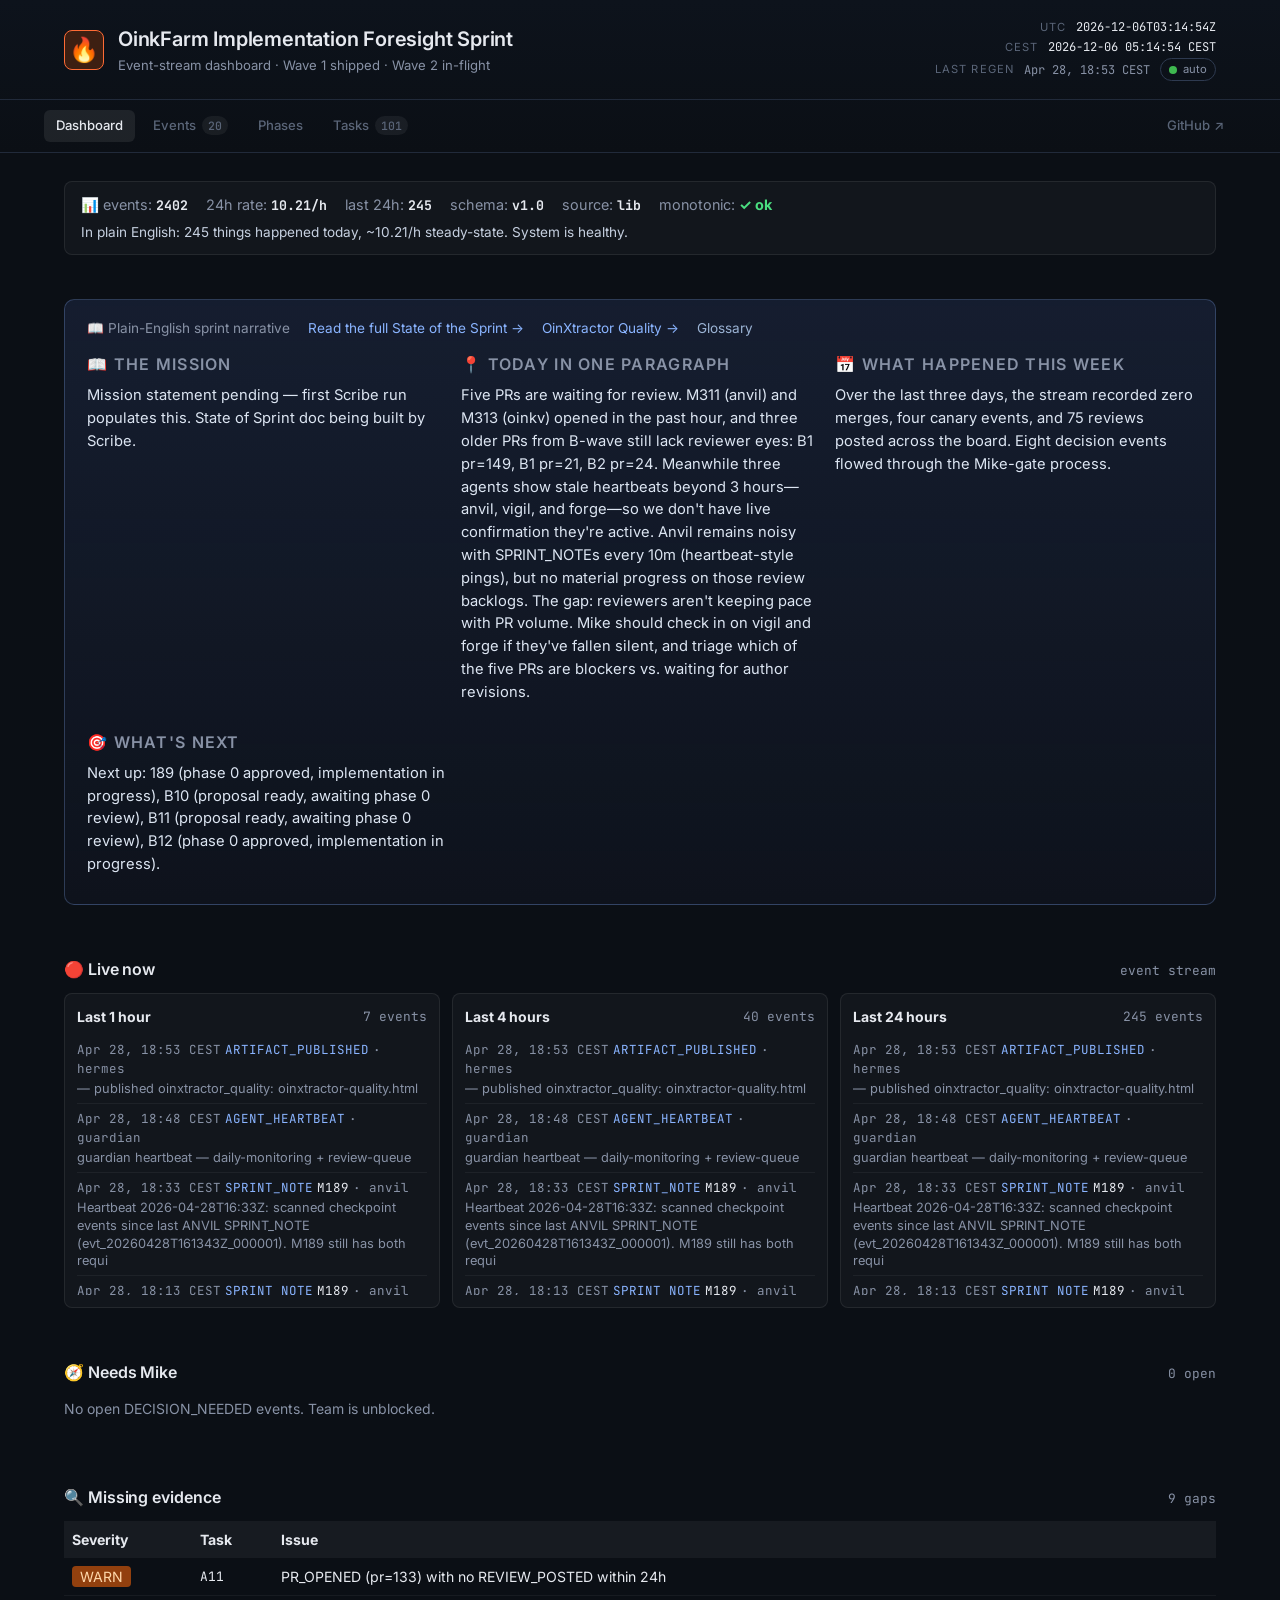
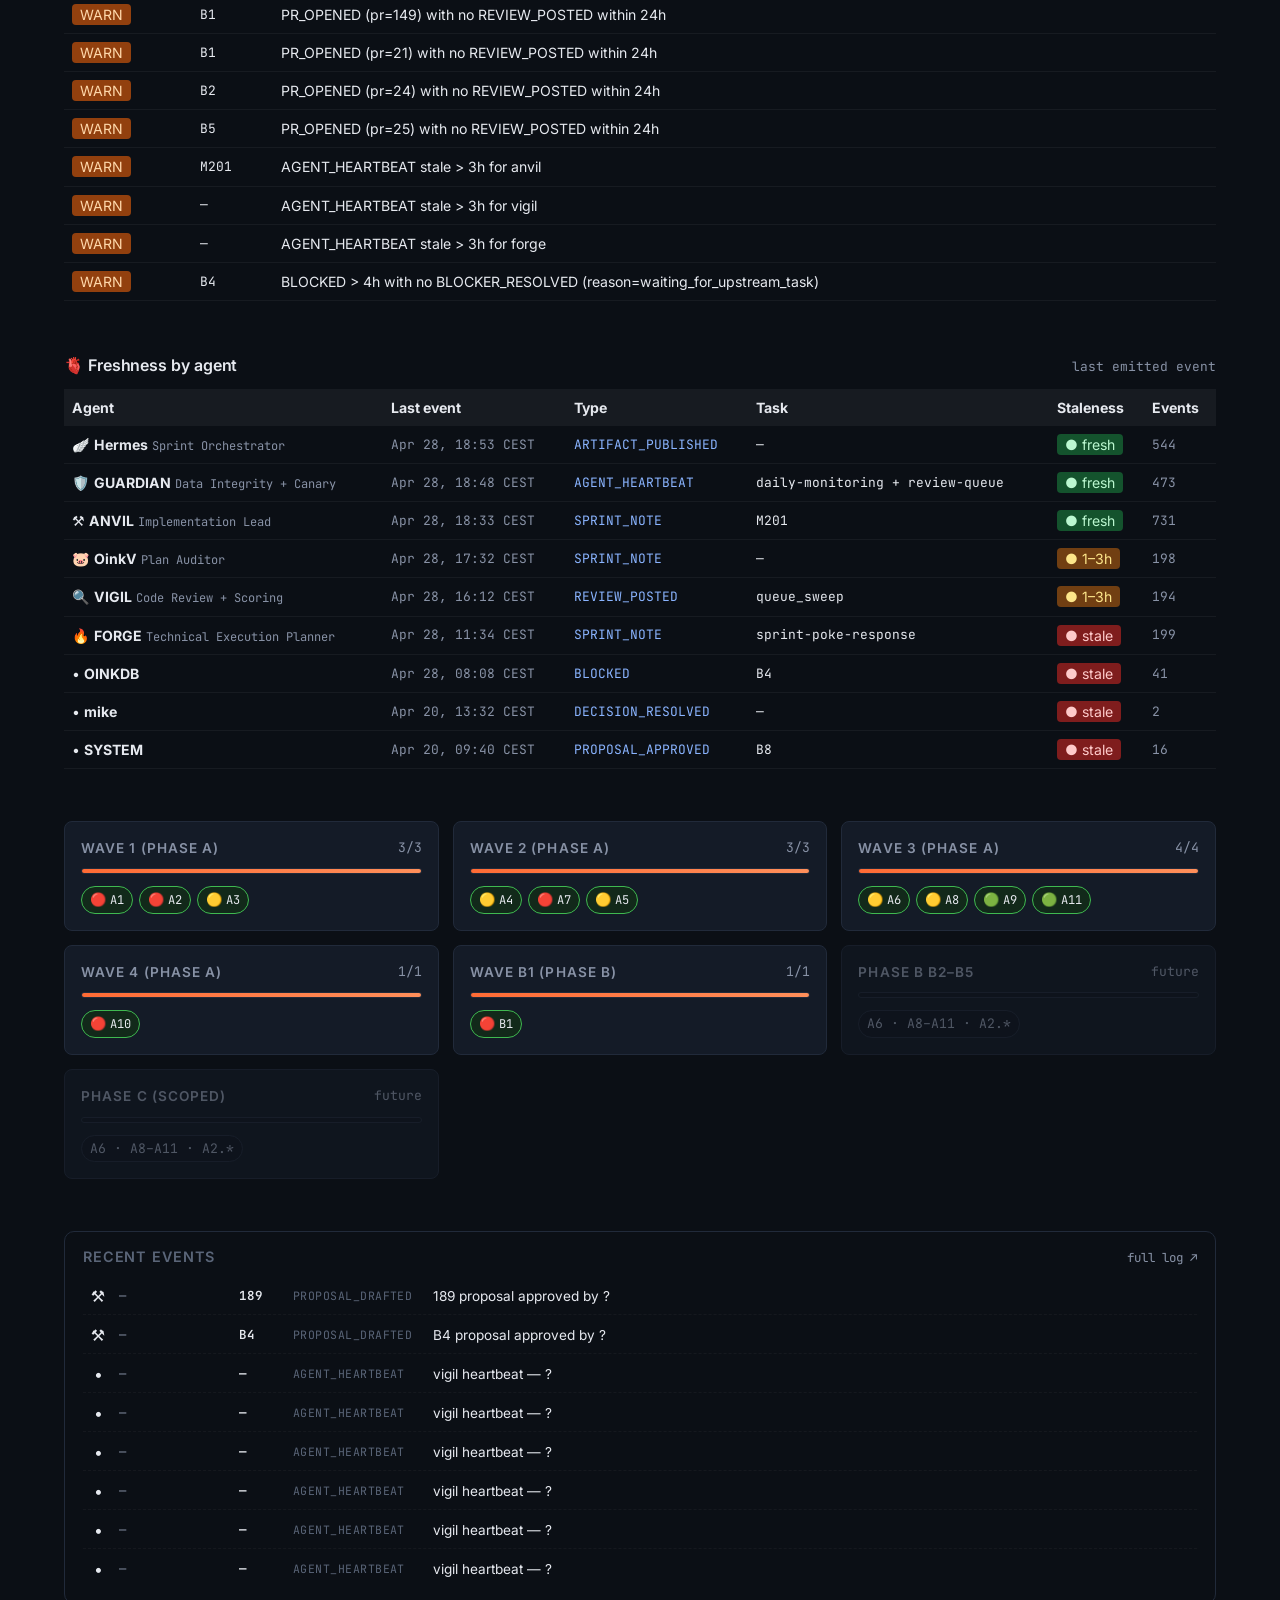
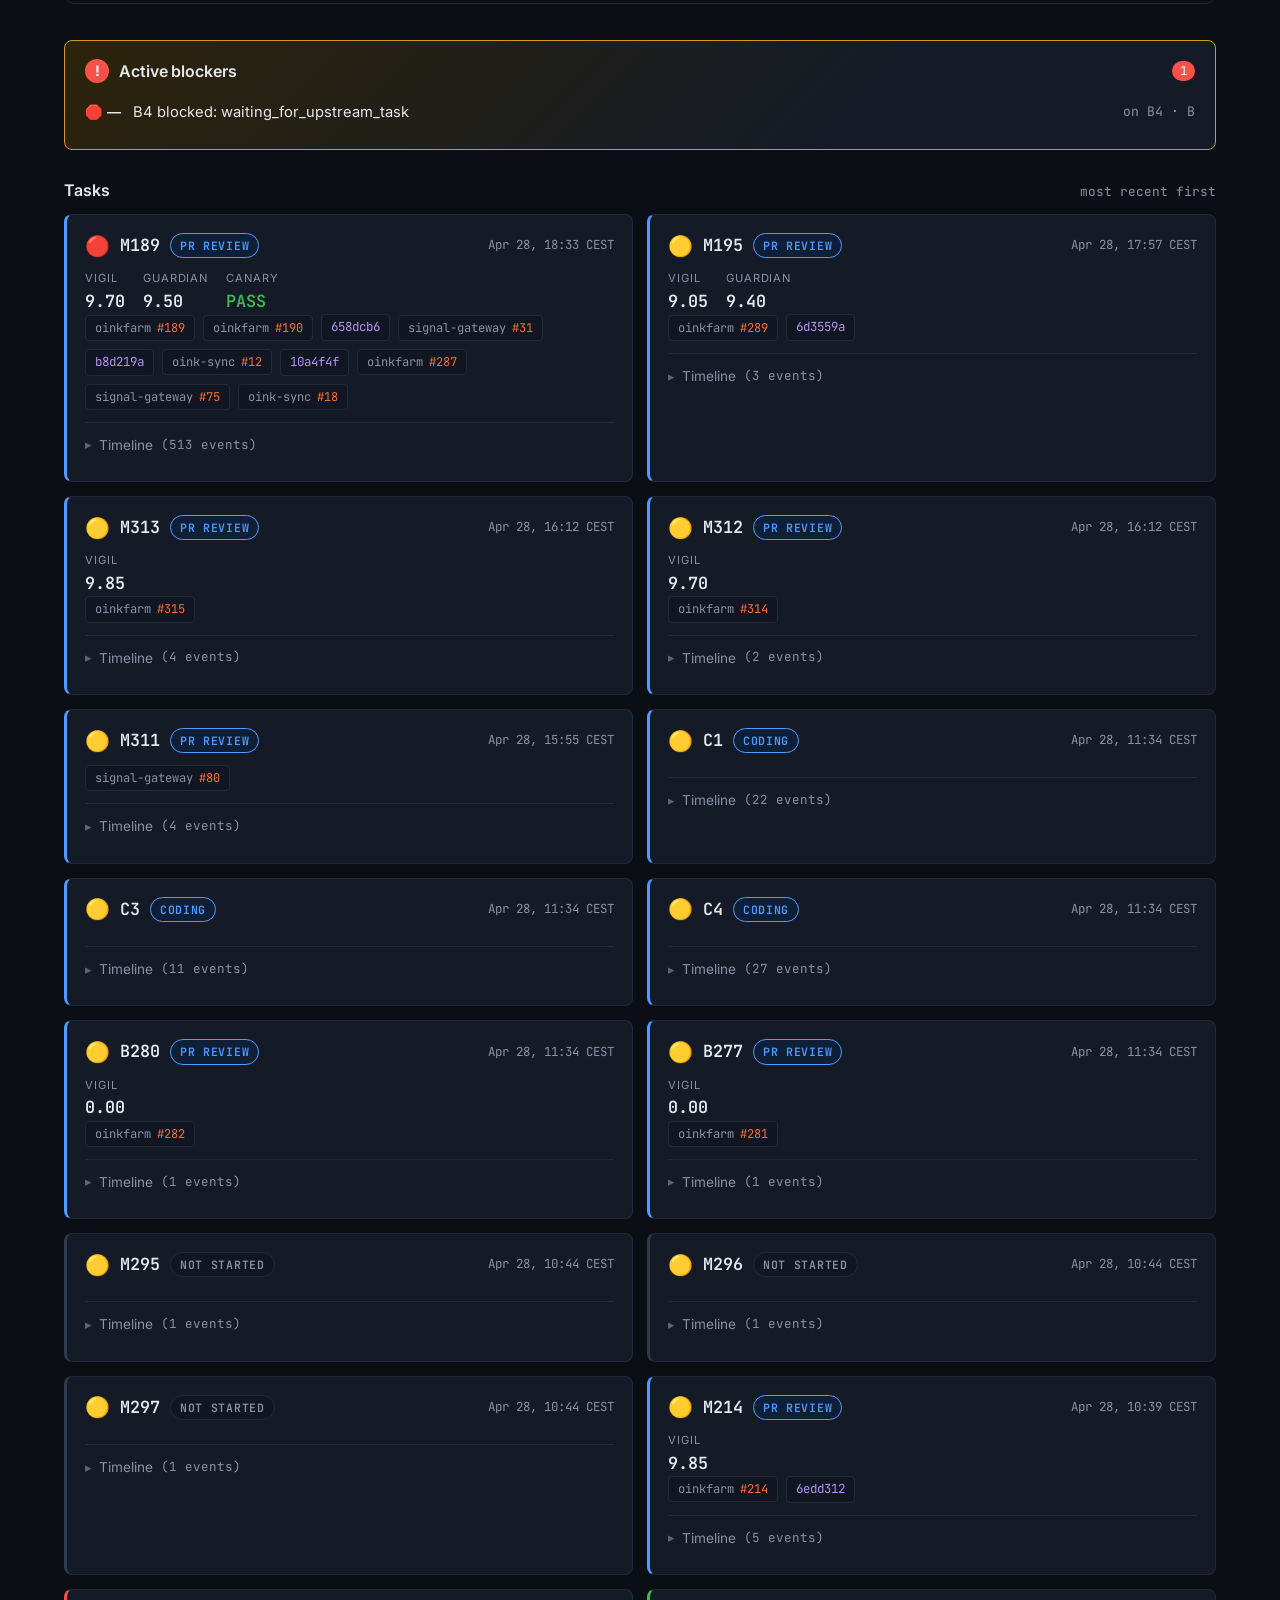
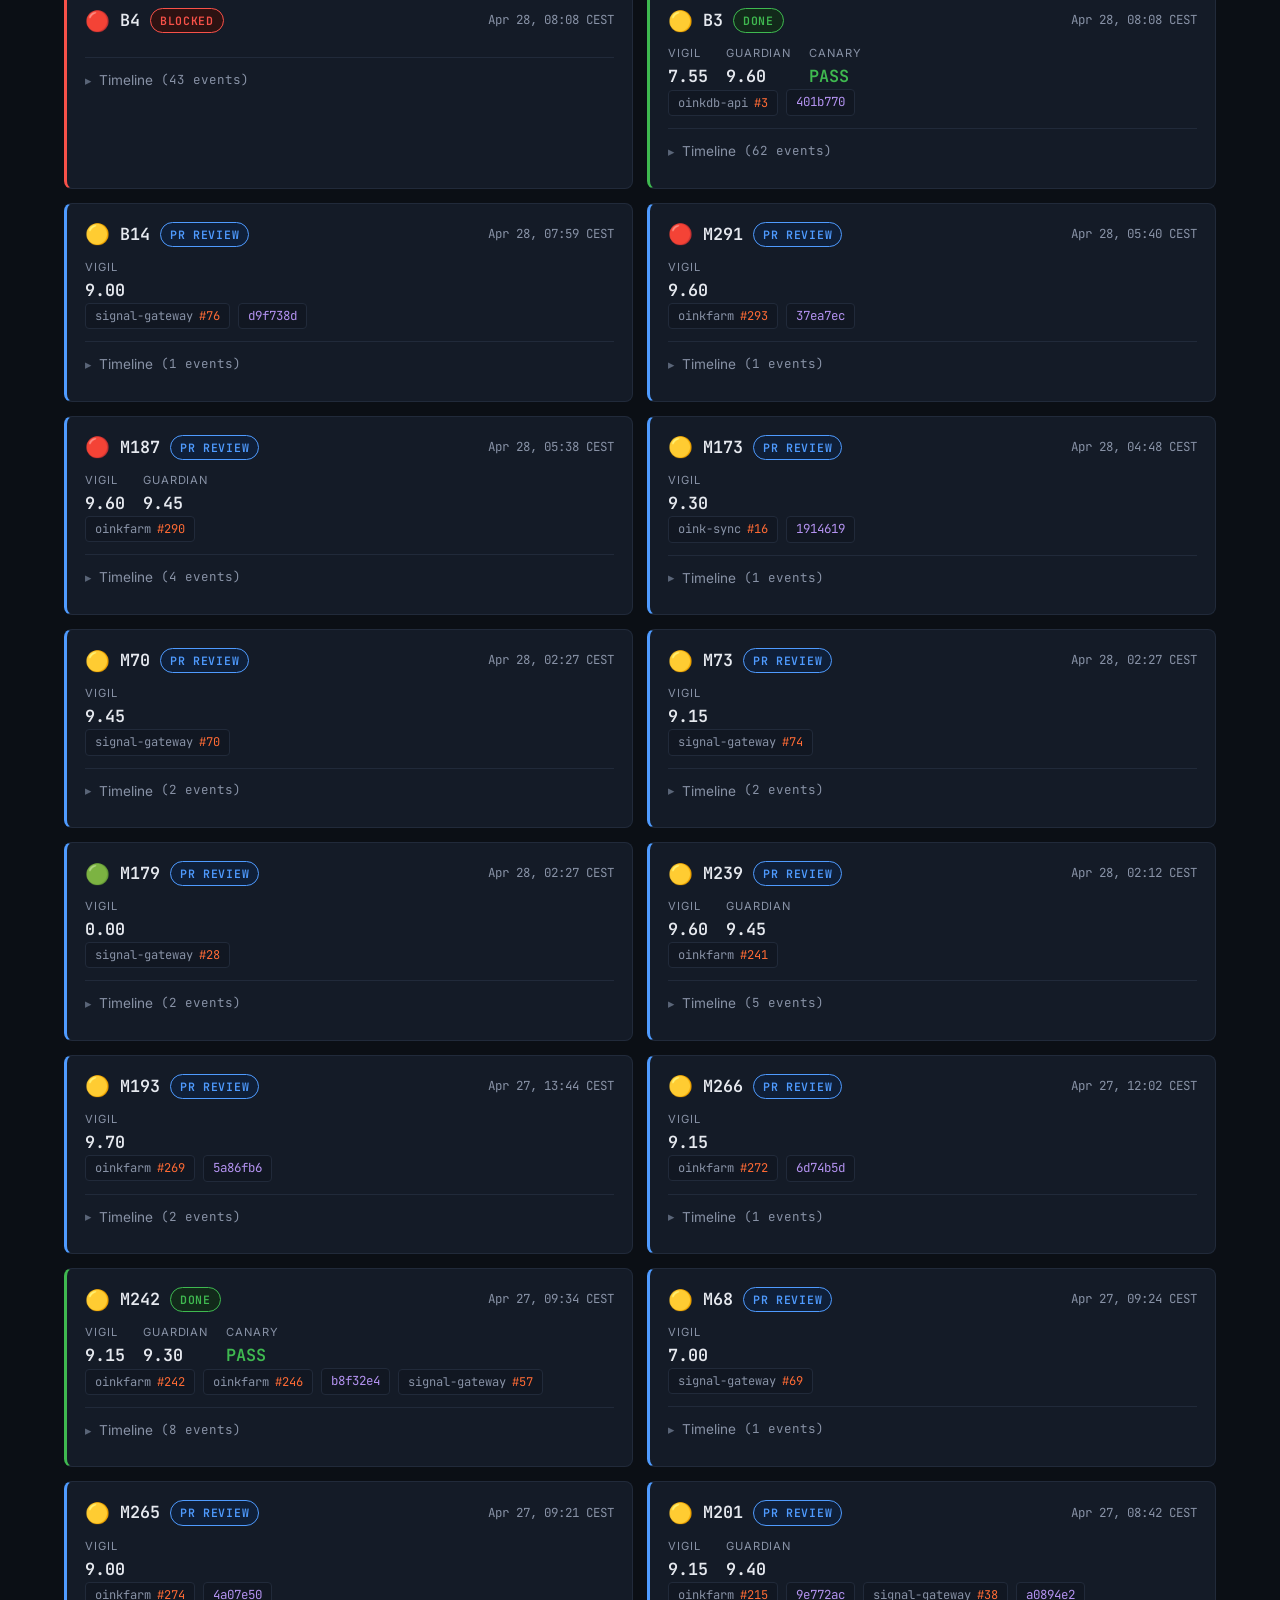
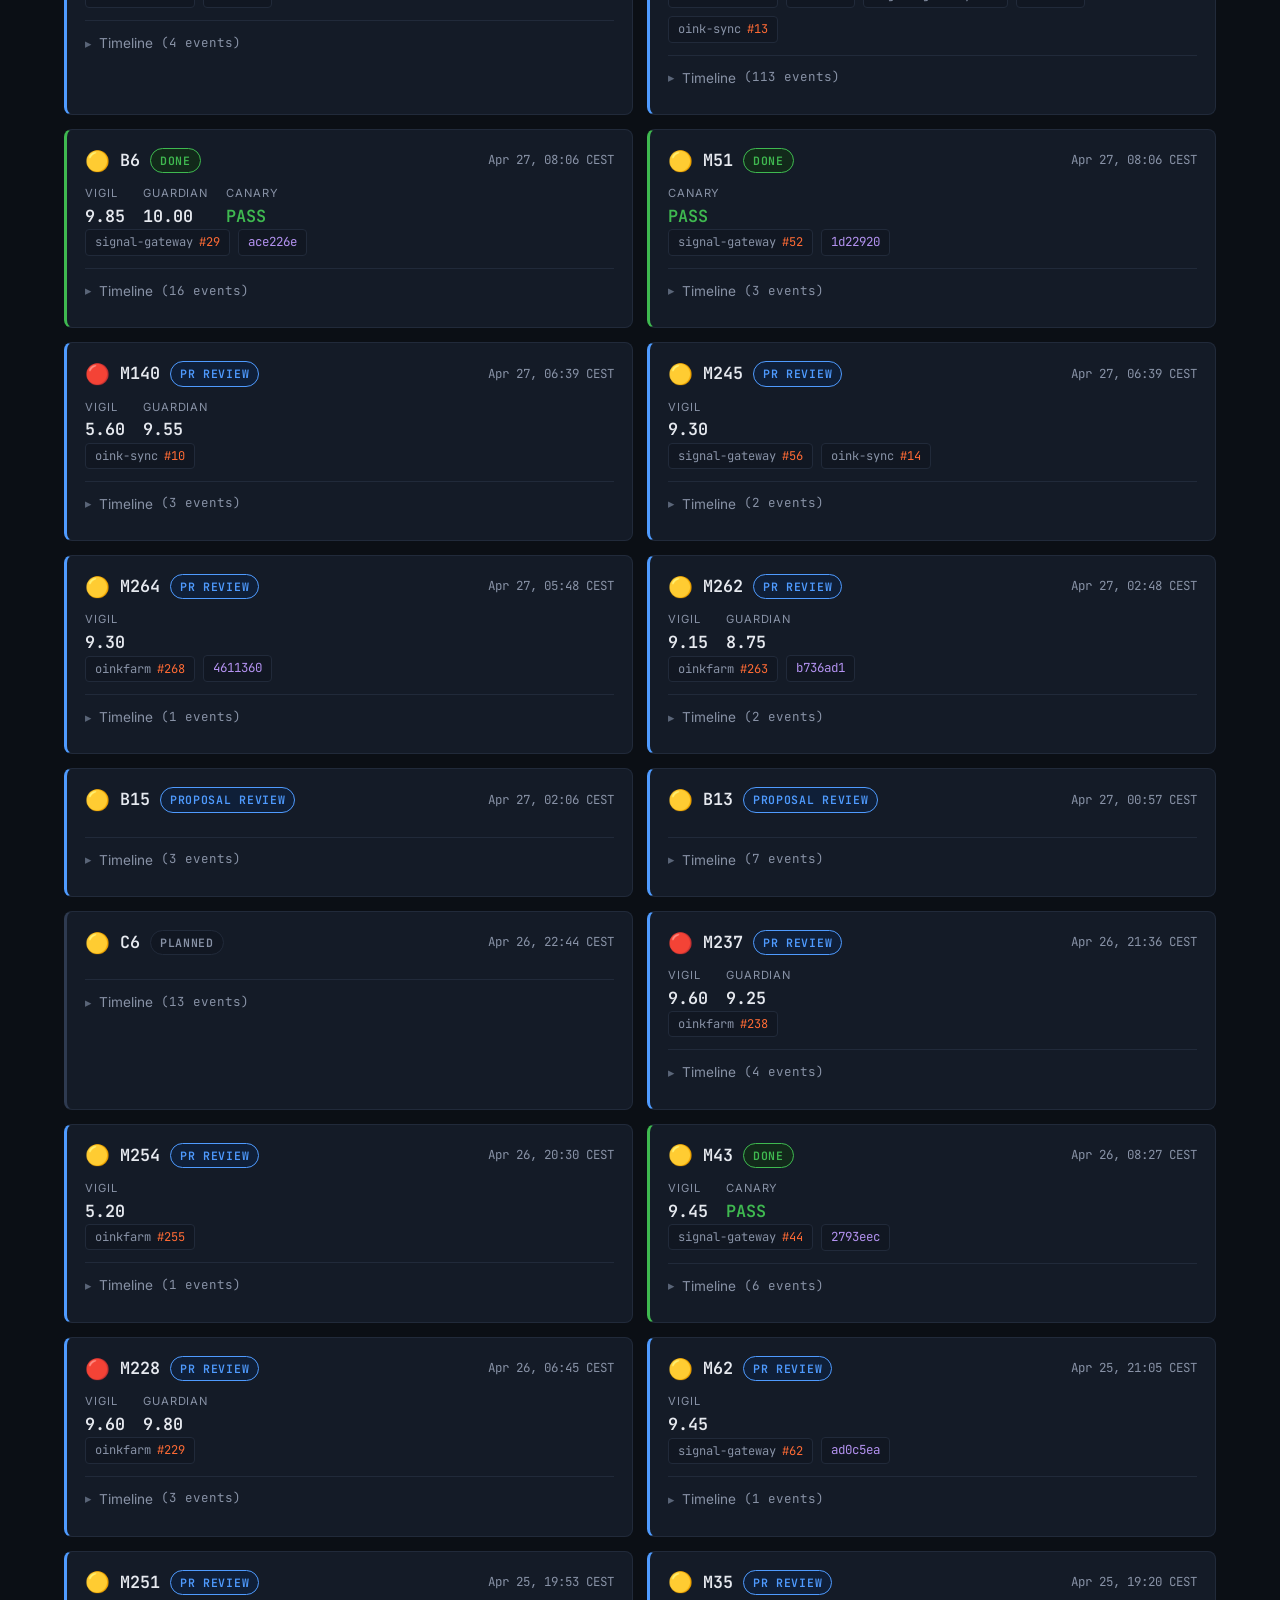
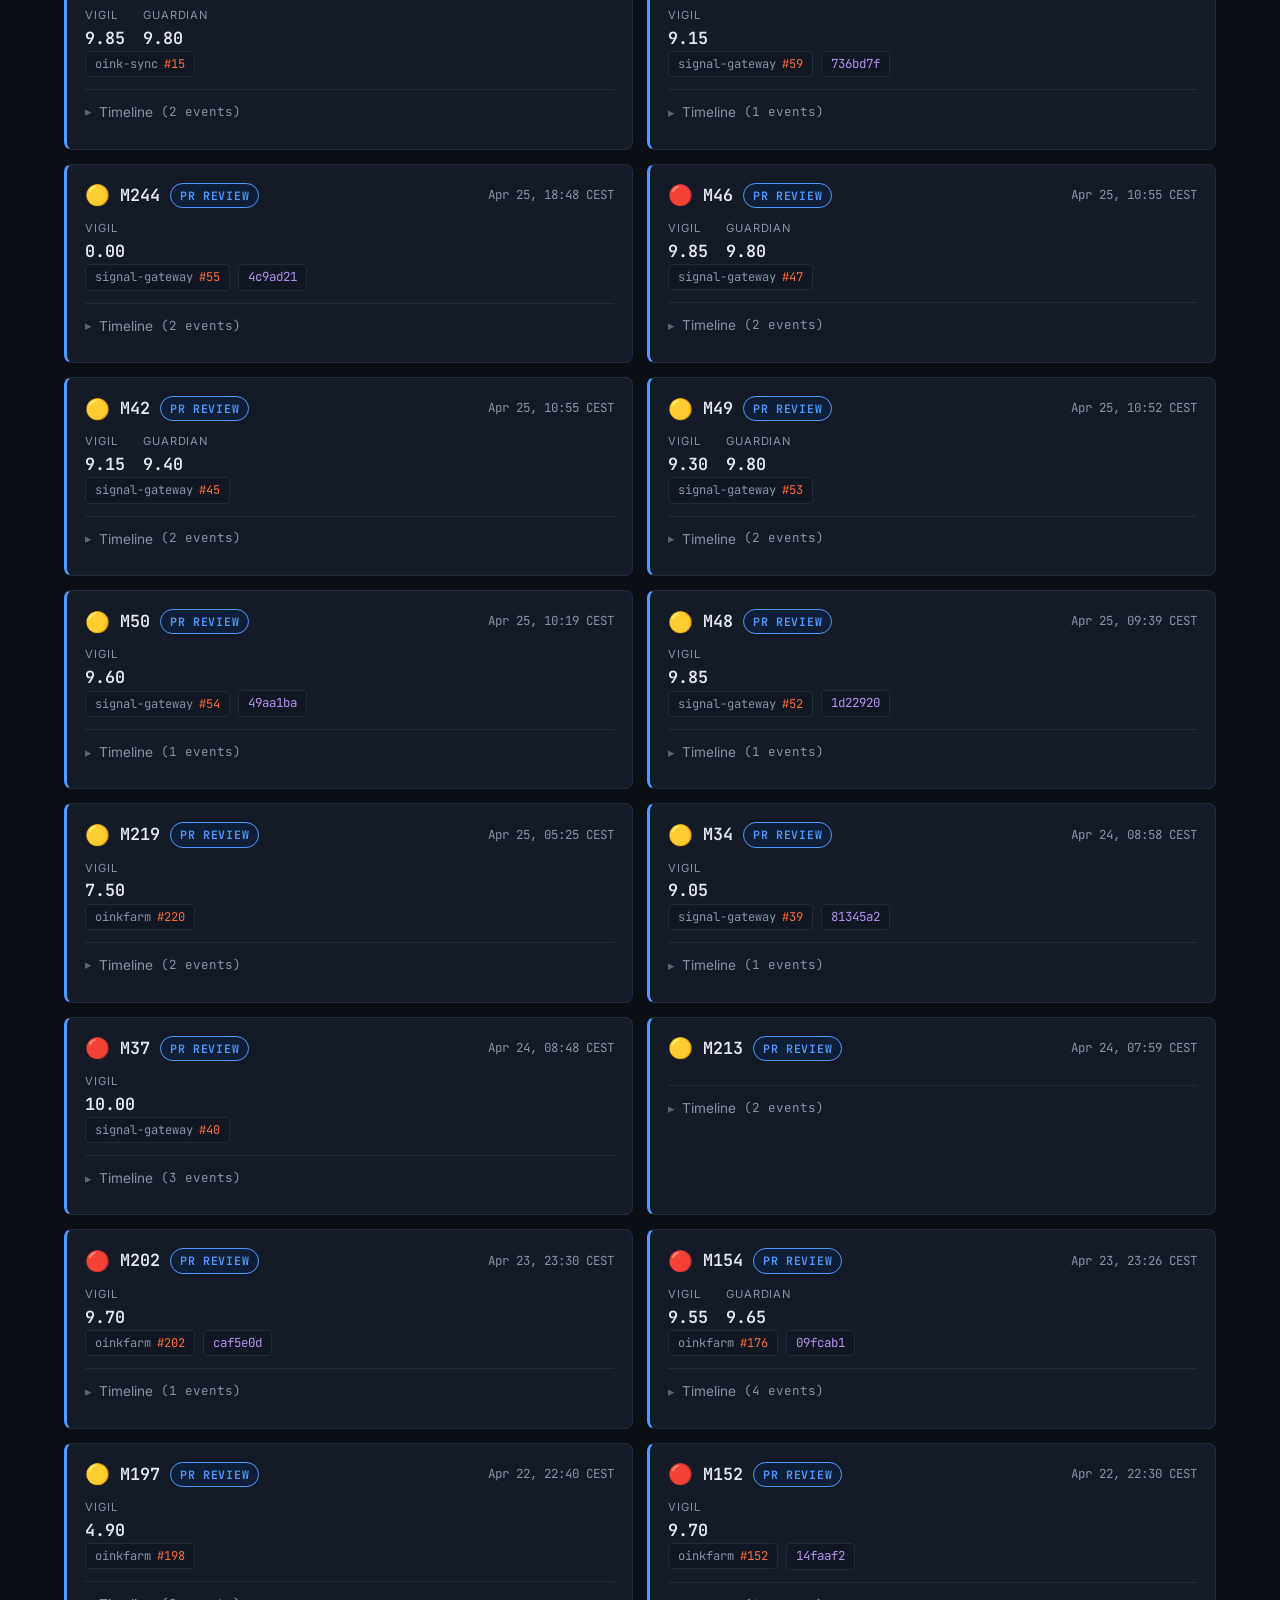
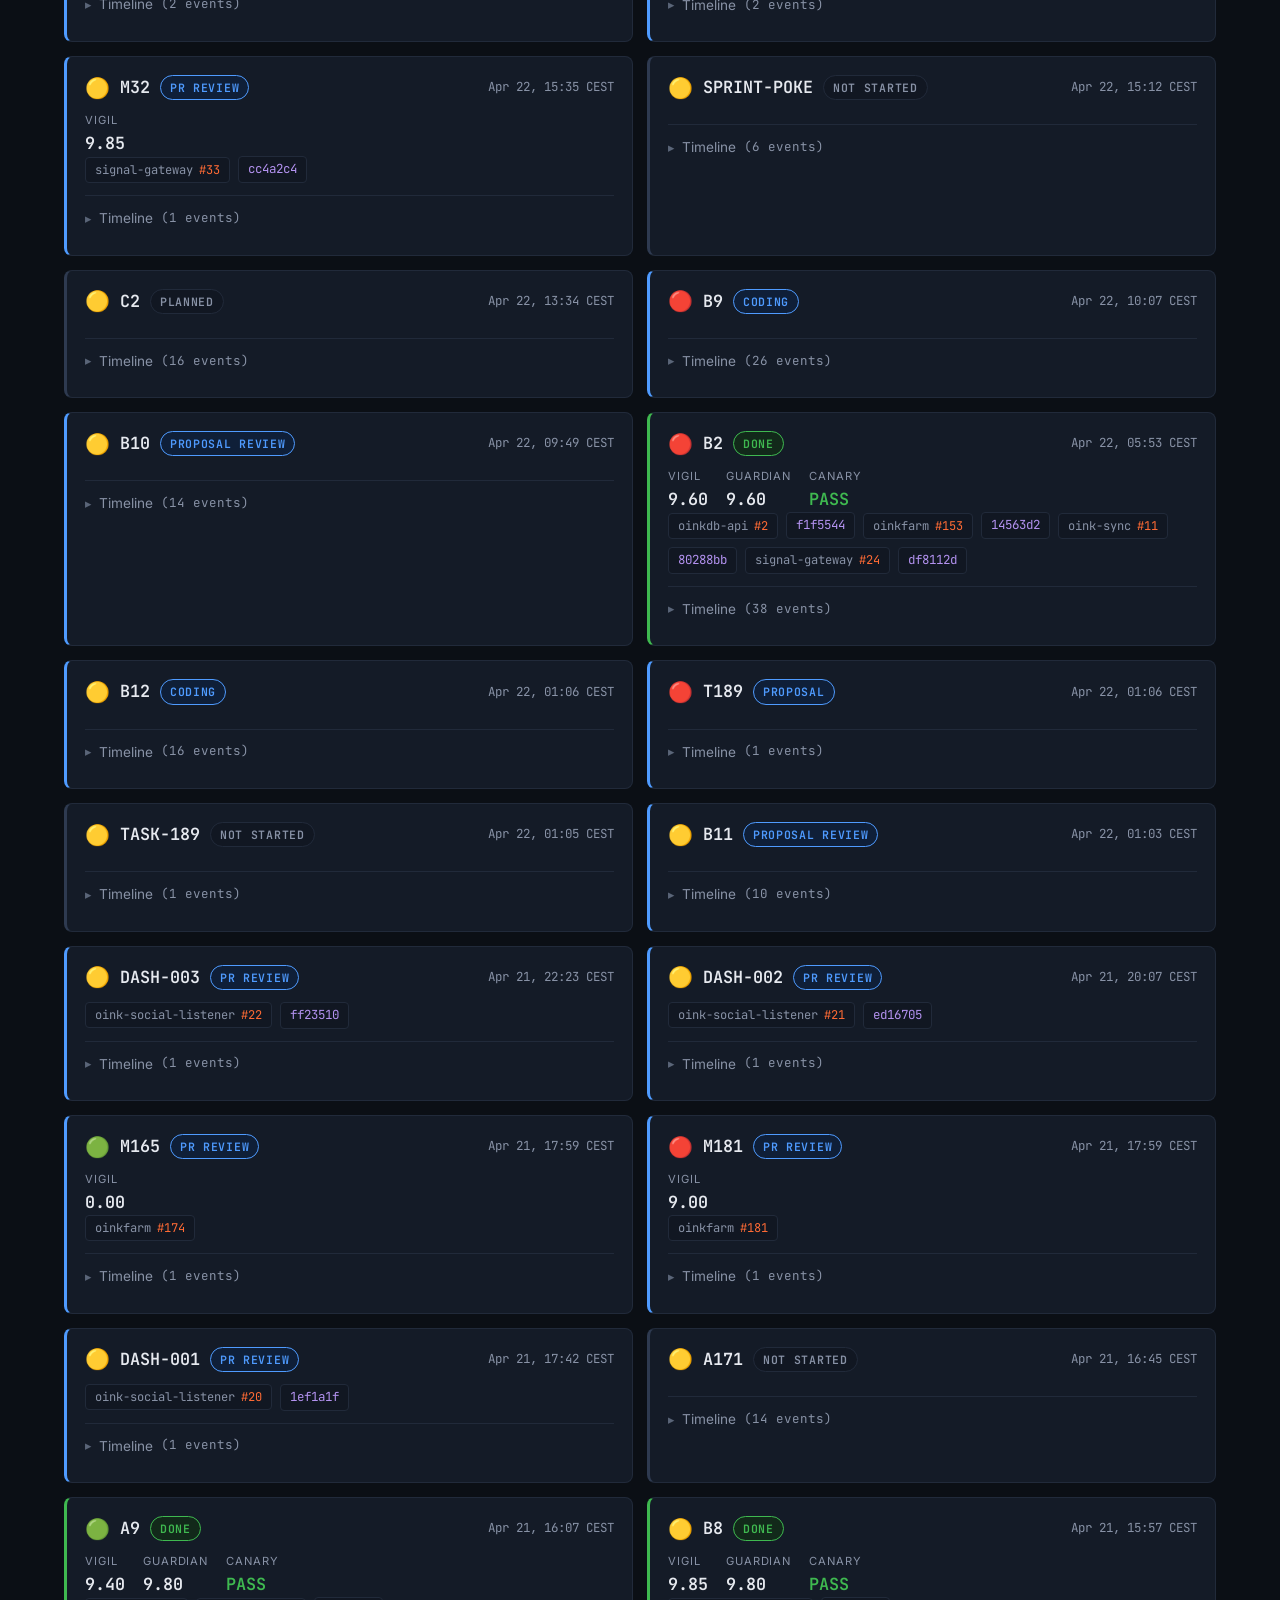
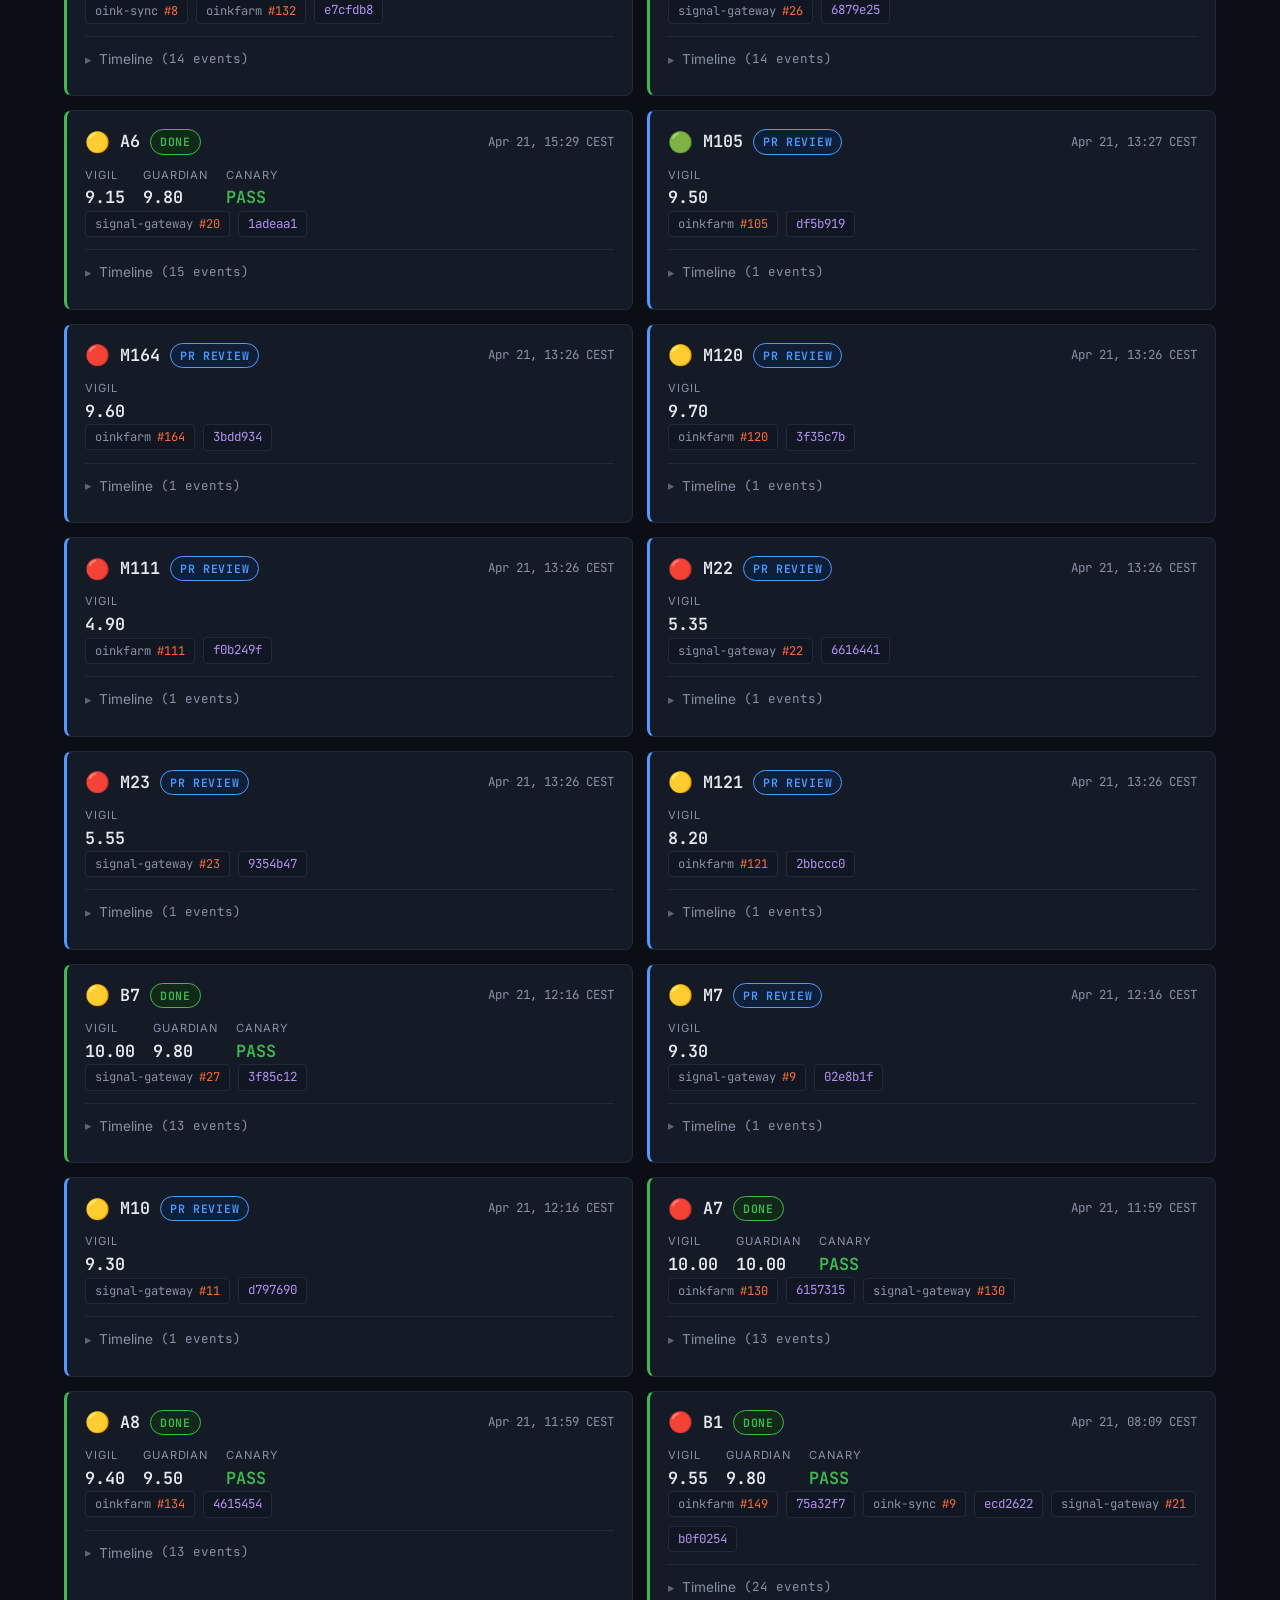
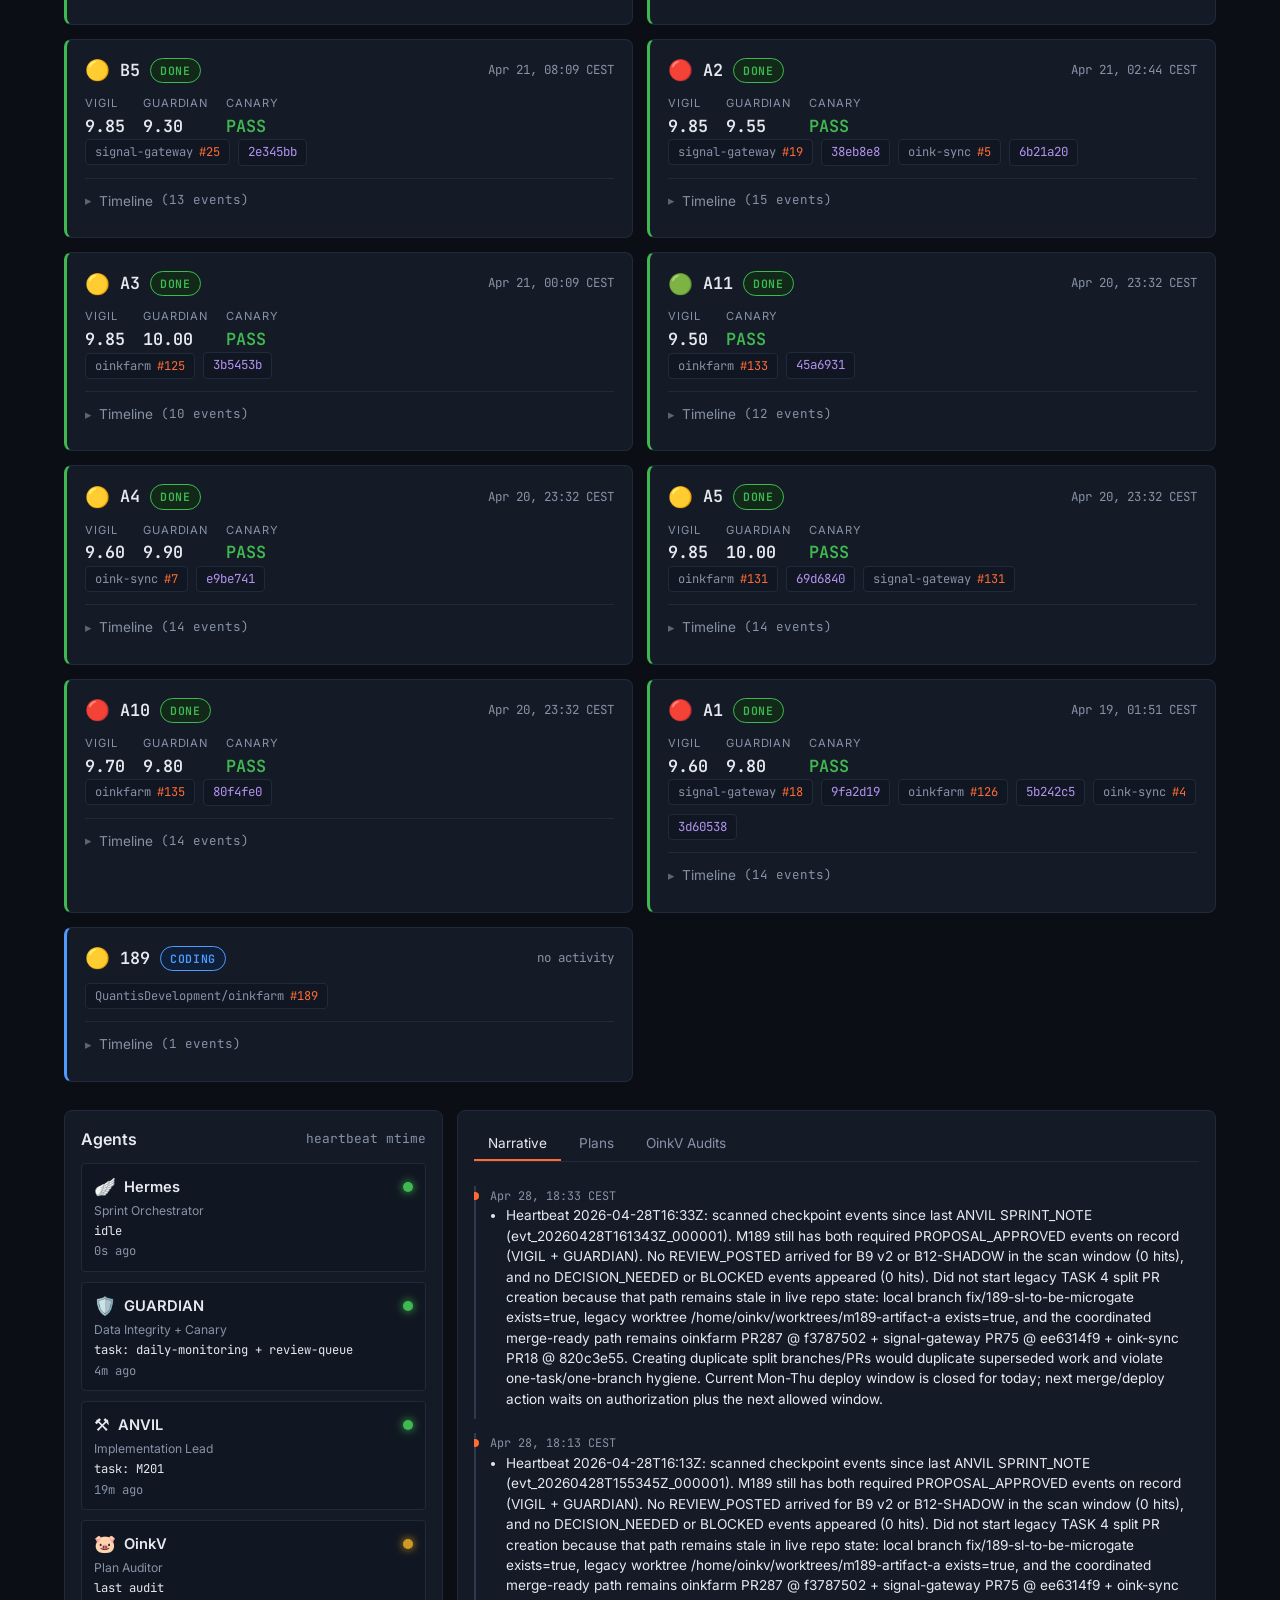
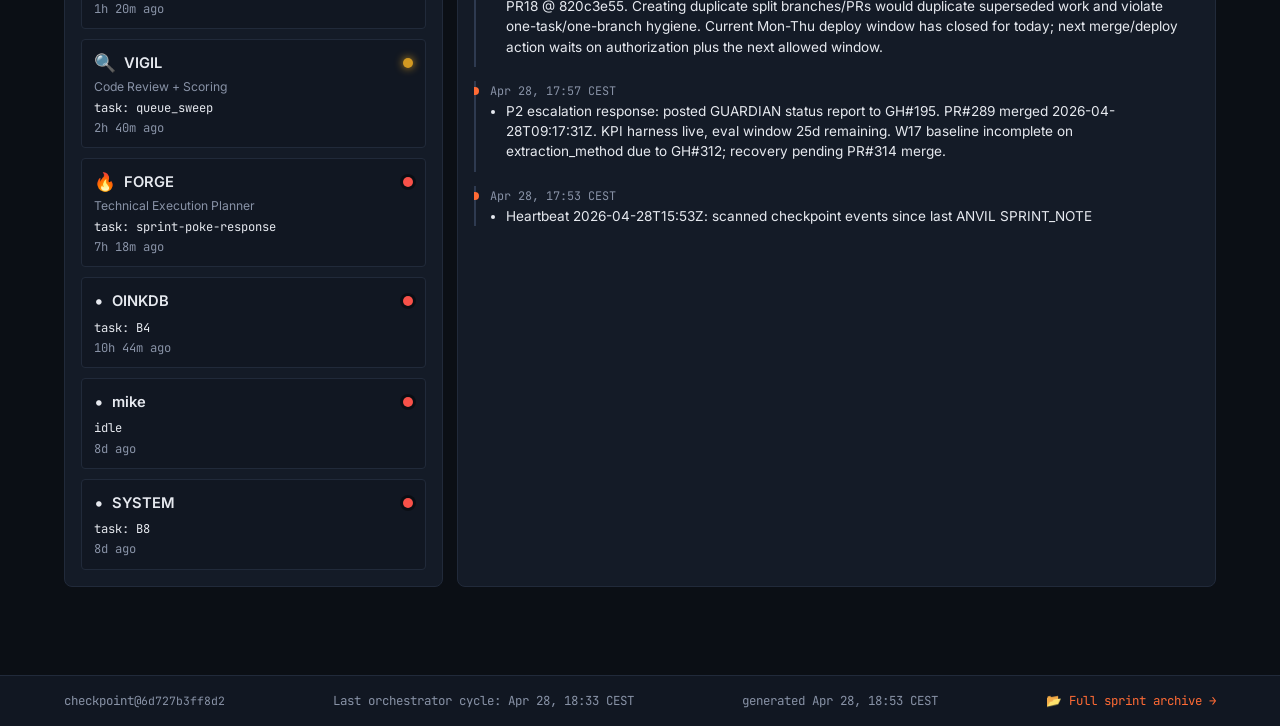
==== commit cc803835: "auto: regen 2026-04-28T16:54Z (2 new files)" ====
--- a/docs/index.html
+++ b/docs/index.html
@@ -10,7 +10,7 @@
 <link href="https://fonts.googleapis.com/css2?family=Inter:wght@400;500;600;700&family=JetBrains+Mono:wght@400;500;600&display=swap" rel="stylesheet">
 <link rel="stylesheet" href="style.css">
 </head>
-<body data-generated="2026-04-28T16:13:01+00:00">
+<body data-generated="2026-04-28T16:53:05+00:00">
 
 <header class="topbar">
   <div class="topbar-inner">
@@ -24,15 +24,15 @@
     <div class="clock">
       <div class="clock-row">
         <span class="clock-label">UTC</span>
-        <span class="mono" id="clock-utc">2026-04-28T16:13:01+00:00</span>
+        <span class="mono" id="clock-utc">2026-04-28T16:53:05+00:00</span>
       </div>
       <div class="clock-row">
         <span class="clock-label">CEST</span>
-        <span class="mono" id="clock-cest">2026-04-28T18:13:01+02:00</span>
+        <span class="mono" id="clock-cest">2026-04-28T18:53:05+02:00</span>
       </div>
       <div class="clock-row muted">
         <span class="clock-label">last regen</span>
-        <span class="mono" id="last-regen">Apr 28, 18:13 CEST</span>
+        <span class="mono" id="last-regen">Apr 28, 18:53 CEST</span>
         <span class="refresh-pill" id="refresh-pill" title="auto-refreshes every 60s">
           <span class="dot dot-green"></span> auto
         </span>
@@ -57,9 +57,9 @@
 <!-- Events integrity ------------------------------------------------------- -->
 <section class="events-integrity" style="background:rgba(255,255,255,0.03);border:1px solid rgba(255,255,255,0.08);border-radius:8px;padding:12px 16px;margin-bottom:16px;">
   <div style="display:flex;gap:18px;flex-wrap:wrap;align-items:center;font-size:0.9rem;">
-    <div><span class="muted">📊 events:</span> <strong class="mono">2398</strong></div>
-    <div><span class="muted">24h rate:</span> <strong class="mono">10.33/h</strong></div>
-    <div><span class="muted">last 24h:</span> <strong class="mono">248</strong></div>
+    <div><span class="muted">📊 events:</span> <strong class="mono">2402</strong></div>
+    <div><span class="muted">24h rate:</span> <strong class="mono">10.21/h</strong></div>
+    <div><span class="muted">last 24h:</span> <strong class="mono">245</strong></div>
     <div><span class="muted">schema:</span> <strong class="mono">v1.0</strong></div>
     <div><span class="muted">source:</span> <strong class="mono">lib</strong></div>
     <div>
@@ -68,7 +68,7 @@
     </div>
   </div>
   <div class="integrity-human" style="margin-top:6px;font-size:0.85rem;color:#c6d0e0;">
-    In plain English: 248 things happened today, ~10.33/h steady-state. System is healthy.
+    In plain English: 245 things happened today, ~10.21/h steady-state. System is healthy.
   </div>
 </section>
 
@@ -98,7 +98,7 @@
     </div>
     <div class="narrative-cell">
       <h3 style="margin:0 0 8px 0;font-size:1.0rem;">📅 What happened this week</h3>
-      <div style="margin:0;font-size:0.92rem;line-height:1.55;color:#dce5f2;"><p style="margin:0 0 10px 0;">Over the last three days, the stream recorded zero merges, five canary events, and 75 reviews posted across the board. Eight decision events flowed through the Mike-gate process.</p></div>
+      <div style="margin:0;font-size:0.92rem;line-height:1.55;color:#dce5f2;"><p style="margin:0 0 10px 0;">Over the last three days, the stream recorded zero merges, four canary events, and 75 reviews posted across the board. Eight decision events flowed through the Mike-gate process.</p></div>
     </div>
     <div class="narrative-cell">
       <h3 style="margin:0 0 8px 0;font-size:1.0rem;">🎯 What's next</h3>
@@ -117,9 +117,41 @@
     <div class="live-bucket" style="background:rgba(255,255,255,0.03);border:1px solid rgba(255,255,255,0.08);border-radius:8px;padding:12px;">
       <div style="display:flex;justify-content:space-between;align-items:center;margin-bottom:8px;">
         <strong>Last 1 hour</strong>
-        <span class="mono muted">6 events</span>
+        <span class="mono muted">7 events</span>
       </div>
         <ol style="list-style:none;padding:0;margin:0;max-height:260px;overflow-y:auto;">
+          <li style="padding:5px 0;border-bottom:1px solid rgba(255,255,255,0.05);font-size:0.85rem;line-height:1.4;">
+            <div>
+              <span class="mono muted">Apr 28, 18:53 CEST</span>
+              <span class="mono" style="color:#8ab4ff;">ARTIFACT_PUBLISHED</span>
+              <span class="muted mono">· hermes</span>
+            </div>
+            <div class="muted" style="font-size:0.8rem;margin-top:2px;">— published oinxtractor_quality: oinxtractor-quality.html</div>
+          </li>
+          <li style="padding:5px 0;border-bottom:1px solid rgba(255,255,255,0.05);font-size:0.85rem;line-height:1.4;">
+            <div>
+              <span class="mono muted">Apr 28, 18:48 CEST</span>
+              <span class="mono" style="color:#8ab4ff;">AGENT_HEARTBEAT</span>
+              <span class="muted mono">· guardian</span>
+            </div>
+            <div class="muted" style="font-size:0.8rem;margin-top:2px;">guardian heartbeat — daily-monitoring + review-queue</div>
+          </li>
+          <li style="padding:5px 0;border-bottom:1px solid rgba(255,255,255,0.05);font-size:0.85rem;line-height:1.4;">
+            <div>
+              <span class="mono muted">Apr 28, 18:33 CEST</span>
+              <span class="mono" style="color:#8ab4ff;">SPRINT_NOTE</span>
+<span class="mono">M189</span>              <span class="muted mono">· anvil</span>
+            </div>
+            <div class="muted" style="font-size:0.8rem;margin-top:2px;">Heartbeat 2026-04-28T16:33Z: scanned checkpoint events since last ANVIL SPRINT_NOTE (evt_20260428T161343Z_000001). M189 still has both requi</div>
+          </li>
+          <li style="padding:5px 0;border-bottom:1px solid rgba(255,255,255,0.05);font-size:0.85rem;line-height:1.4;">
+            <div>
+              <span class="mono muted">Apr 28, 18:13 CEST</span>
+              <span class="mono" style="color:#8ab4ff;">SPRINT_NOTE</span>
+<span class="mono">M189</span>              <span class="muted mono">· anvil</span>
+            </div>
+            <div class="muted" style="font-size:0.8rem;margin-top:2px;">Heartbeat 2026-04-28T16:13Z: scanned checkpoint events since last ANVIL SPRINT_NOTE (evt_20260428T155345Z_000001). M189 still has both requi</div>
+          </li>
           <li style="padding:5px 0;border-bottom:1px solid rgba(255,255,255,0.05);font-size:0.85rem;line-height:1.4;">
             <div>
               <span class="mono muted">Apr 28, 18:13 CEST</span>
@@ -144,38 +176,46 @@
             </div>
             <div class="muted" style="font-size:0.8rem;margin-top:2px;">Heartbeat 2026-04-28T15:53Z: scanned checkpoint events since last ANVIL SPRINT_NOTE (evt_20260428T153343Z_000001). M189 still has both requi</div>
           </li>
-          <li style="padding:5px 0;border-bottom:1px solid rgba(255,255,255,0.05);font-size:0.85rem;line-height:1.4;">
-            <div>
-              <span class="mono muted">Apr 28, 17:33 CEST</span>
-              <span class="mono" style="color:#8ab4ff;">SPRINT_NOTE</span>
-<span class="mono">M189</span>              <span class="muted mono">· anvil</span>
-            </div>
-            <div class="muted" style="font-size:0.8rem;margin-top:2px;">Heartbeat 2026-04-28T15:33Z: scanned checkpoint events since last ANVIL SPRINT_NOTE (evt_20260428T151434Z_000001). M189 still has both requi</div>
-          </li>
-          <li style="padding:5px 0;border-bottom:1px solid rgba(255,255,255,0.05);font-size:0.85rem;line-height:1.4;">
-            <div>
-              <span class="mono muted">Apr 28, 17:32 CEST</span>
-              <span class="mono" style="color:#8ab4ff;">SPRINT_NOTE</span>
-              <span class="muted mono">· oinkv</span>
-            </div>
-            <div class="muted" style="font-size:0.8rem;margin-top:2px;"></div>
-          </li>
-          <li style="padding:5px 0;border-bottom:1px solid rgba(255,255,255,0.05);font-size:0.85rem;line-height:1.4;">
-            <div>
-              <span class="mono muted">Apr 28, 17:14 CEST</span>
-              <span class="mono" style="color:#8ab4ff;">SPRINT_NOTE</span>
-<span class="mono">M189</span>              <span class="muted mono">· anvil</span>
-            </div>
-            <div class="muted" style="font-size:0.8rem;margin-top:2px;">Heartbeat 2026-04-28T15:13Z: scanned checkpoint events since last ANVIL SPRINT_NOTE (evt_20260428T145347Z_000001). M189 still has both requi</div>
-          </li>
         </ol>
     </div>
     <div class="live-bucket" style="background:rgba(255,255,255,0.03);border:1px solid rgba(255,255,255,0.08);border-radius:8px;padding:12px;">
       <div style="display:flex;justify-content:space-between;align-items:center;margin-bottom:8px;">
         <strong>Last 4 hours</strong>
-        <span class="mono muted">42 events</span>
+        <span class="mono muted">40 events</span>
       </div>
         <ol style="list-style:none;padding:0;margin:0;max-height:260px;overflow-y:auto;">
+          <li style="padding:5px 0;border-bottom:1px solid rgba(255,255,255,0.05);font-size:0.85rem;line-height:1.4;">
+            <div>
+              <span class="mono muted">Apr 28, 18:53 CEST</span>
+              <span class="mono" style="color:#8ab4ff;">ARTIFACT_PUBLISHED</span>
+              <span class="muted mono">· hermes</span>
+            </div>
+            <div class="muted" style="font-size:0.8rem;margin-top:2px;">— published oinxtractor_quality: oinxtractor-quality.html</div>
+          </li>
+          <li style="padding:5px 0;border-bottom:1px solid rgba(255,255,255,0.05);font-size:0.85rem;line-height:1.4;">
+            <div>
+              <span class="mono muted">Apr 28, 18:48 CEST</span>
+              <span class="mono" style="color:#8ab4ff;">AGENT_HEARTBEAT</span>
+              <span class="muted mono">· guardian</span>
+            </div>
+            <div class="muted" style="font-size:0.8rem;margin-top:2px;">guardian heartbeat — daily-monitoring + review-queue</div>
+          </li>
+          <li style="padding:5px 0;border-bottom:1px solid rgba(255,255,255,0.05);font-size:0.85rem;line-height:1.4;">
+            <div>
+              <span class="mono muted">Apr 28, 18:33 CEST</span>
+              <span class="mono" style="color:#8ab4ff;">SPRINT_NOTE</span>
+<span class="mono">M189</span>              <span class="muted mono">· anvil</span>
+            </div>
+            <div class="muted" style="font-size:0.8rem;margin-top:2px;">Heartbeat 2026-04-28T16:33Z: scanned checkpoint events since last ANVIL SPRINT_NOTE (evt_20260428T161343Z_000001). M189 still has both requi</div>
+          </li>
+          <li style="padding:5px 0;border-bottom:1px solid rgba(255,255,255,0.05);font-size:0.85rem;line-height:1.4;">
+            <div>
+              <span class="mono muted">Apr 28, 18:13 CEST</span>
+              <span class="mono" style="color:#8ab4ff;">SPRINT_NOTE</span>
+<span class="mono">M189</span>              <span class="muted mono">· anvil</span>
+            </div>
+            <div class="muted" style="font-size:0.8rem;margin-top:2px;">Heartbeat 2026-04-28T16:13Z: scanned checkpoint events since last ANVIL SPRINT_NOTE (evt_20260428T155345Z_000001). M189 still has both requi</div>
+          </li>
           <li style="padding:5px 0;border-bottom:1px solid rgba(255,255,255,0.05);font-size:0.85rem;line-height:1.4;">
             <div>
               <span class="mono muted">Apr 28, 18:13 CEST</span>
@@ -344,46 +384,46 @@
             </div>
             <div class="muted" style="font-size:0.8rem;margin-top:2px;">M313 CODE_STARTED → PR_REVIEW</div>
           </li>
-          <li style="padding:5px 0;border-bottom:1px solid rgba(255,255,255,0.05);font-size:0.85rem;line-height:1.4;">
-            <div>
-              <span class="mono muted">Apr 28, 15:59 CEST</span>
-              <span class="mono" style="color:#8ab4ff;">CODE_STARTED</span>
-<span class="mono">M313</span>              <span class="muted mono">· oinkv</span>
-            </div>
-            <div class="muted" style="font-size:0.8rem;margin-top:2px;">M313 code started on fix/313-extraction-correction-shared-dmid</div>
-          </li>
-          <li style="padding:5px 0;border-bottom:1px solid rgba(255,255,255,0.05);font-size:0.85rem;line-height:1.4;">
-            <div>
-              <span class="mono muted">Apr 28, 15:55 CEST</span>
-              <span class="mono" style="color:#8ab4ff;">CODE_STARTED</span>
-<span class="mono">M311</span>              <span class="muted mono">· anvil</span>
-            </div>
-            <div class="muted" style="font-size:0.8rem;margin-top:2px;">M311 code started on fix/311-reconciler-cold-start-state</div>
-          </li>
-          <li style="padding:5px 0;border-bottom:1px solid rgba(255,255,255,0.05);font-size:0.85rem;line-height:1.4;">
-            <div>
-              <span class="mono muted">Apr 28, 15:55 CEST</span>
-              <span class="mono" style="color:#8ab4ff;">PR_OPENED</span>
-<span class="mono">M311</span>              <span class="muted mono">· anvil</span>
-            </div>
-            <div class="muted" style="font-size:0.8rem;margin-top:2px;">M311 PR #80 opened — GH311: restore reconciler state on cold start</div>
-          </li>
-          <li style="padding:5px 0;border-bottom:1px solid rgba(255,255,255,0.05);font-size:0.85rem;line-height:1.4;">
-            <div>
-              <span class="mono muted">Apr 28, 15:55 CEST</span>
-              <span class="mono" style="color:#8ab4ff;">STATUS_CHANGED</span>
-<span class="mono">M311</span>              <span class="muted mono">· anvil</span>
-            </div>
-            <div class="muted" style="font-size:0.8rem;margin-top:2px;">M311 NOT_STARTED → PR_REVIEW</div>
-          </li>
         </ol>
     </div>
     <div class="live-bucket" style="background:rgba(255,255,255,0.03);border:1px solid rgba(255,255,255,0.08);border-radius:8px;padding:12px;">
       <div style="display:flex;justify-content:space-between;align-items:center;margin-bottom:8px;">
         <strong>Last 24 hours</strong>
-        <span class="mono muted">248 events</span>
+        <span class="mono muted">245 events</span>
       </div>
         <ol style="list-style:none;padding:0;margin:0;max-height:260px;overflow-y:auto;">
+          <li style="padding:5px 0;border-bottom:1px solid rgba(255,255,255,0.05);font-size:0.85rem;line-height:1.4;">
+            <div>
+              <span class="mono muted">Apr 28, 18:53 CEST</span>
+              <span class="mono" style="color:#8ab4ff;">ARTIFACT_PUBLISHED</span>
+              <span class="muted mono">· hermes</span>
+            </div>
+            <div class="muted" style="font-size:0.8rem;margin-top:2px;">— published oinxtractor_quality: oinxtractor-quality.html</div>
+          </li>
+          <li style="padding:5px 0;border-bottom:1px solid rgba(255,255,255,0.05);font-size:0.85rem;line-height:1.4;">
+            <div>
+              <span class="mono muted">Apr 28, 18:48 CEST</span>
+              <span class="mono" style="color:#8ab4ff;">AGENT_HEARTBEAT</span>
+              <span class="muted mono">· guardian</span>
+            </div>
+            <div class="muted" style="font-size:0.8rem;margin-top:2px;">guardian heartbeat — daily-monitoring + review-queue</div>
+          </li>
+          <li style="padding:5px 0;border-bottom:1px solid rgba(255,255,255,0.05);font-size:0.85rem;line-height:1.4;">
+            <div>
+              <span class="mono muted">Apr 28, 18:33 CEST</span>
+              <span class="mono" style="color:#8ab4ff;">SPRINT_NOTE</span>
+<span class="mono">M189</span>              <span class="muted mono">· anvil</span>
+            </div>
+            <div class="muted" style="font-size:0.8rem;margin-top:2px;">Heartbeat 2026-04-28T16:33Z: scanned checkpoint events since last ANVIL SPRINT_NOTE (evt_20260428T161343Z_000001). M189 still has both requi</div>
+          </li>
+          <li style="padding:5px 0;border-bottom:1px solid rgba(255,255,255,0.05);font-size:0.85rem;line-height:1.4;">
+            <div>
+              <span class="mono muted">Apr 28, 18:13 CEST</span>
+              <span class="mono" style="color:#8ab4ff;">SPRINT_NOTE</span>
+<span class="mono">M189</span>              <span class="muted mono">· anvil</span>
+            </div>
+            <div class="muted" style="font-size:0.8rem;margin-top:2px;">Heartbeat 2026-04-28T16:13Z: scanned checkpoint events since last ANVIL SPRINT_NOTE (evt_20260428T155345Z_000001). M189 still has both requi</div>
+          </li>
           <li style="padding:5px 0;border-bottom:1px solid rgba(255,255,255,0.05);font-size:0.85rem;line-height:1.4;">
             <div>
               <span class="mono muted">Apr 28, 18:13 CEST</span>
@@ -552,38 +592,6 @@
             </div>
             <div class="muted" style="font-size:0.8rem;margin-top:2px;">M313 CODE_STARTED → PR_REVIEW</div>
           </li>
-          <li style="padding:5px 0;border-bottom:1px solid rgba(255,255,255,0.05);font-size:0.85rem;line-height:1.4;">
-            <div>
-              <span class="mono muted">Apr 28, 15:59 CEST</span>
-              <span class="mono" style="color:#8ab4ff;">CODE_STARTED</span>
-<span class="mono">M313</span>              <span class="muted mono">· oinkv</span>
-            </div>
-            <div class="muted" style="font-size:0.8rem;margin-top:2px;">M313 code started on fix/313-extraction-correction-shared-dmid</div>
-          </li>
-          <li style="padding:5px 0;border-bottom:1px solid rgba(255,255,255,0.05);font-size:0.85rem;line-height:1.4;">
-            <div>
-              <span class="mono muted">Apr 28, 15:55 CEST</span>
-              <span class="mono" style="color:#8ab4ff;">CODE_STARTED</span>
-<span class="mono">M311</span>              <span class="muted mono">· anvil</span>
-            </div>
-            <div class="muted" style="font-size:0.8rem;margin-top:2px;">M311 code started on fix/311-reconciler-cold-start-state</div>
-          </li>
-          <li style="padding:5px 0;border-bottom:1px solid rgba(255,255,255,0.05);font-size:0.85rem;line-height:1.4;">
-            <div>
-              <span class="mono muted">Apr 28, 15:55 CEST</span>
-              <span class="mono" style="color:#8ab4ff;">PR_OPENED</span>
-<span class="mono">M311</span>              <span class="muted mono">· anvil</span>
-            </div>
-            <div class="muted" style="font-size:0.8rem;margin-top:2px;">M311 PR #80 opened — GH311: restore reconciler state on cold start</div>
-          </li>
-          <li style="padding:5px 0;border-bottom:1px solid rgba(255,255,255,0.05);font-size:0.85rem;line-height:1.4;">
-            <div>
-              <span class="mono muted">Apr 28, 15:55 CEST</span>
-              <span class="mono" style="color:#8ab4ff;">STATUS_CHANGED</span>
-<span class="mono">M311</span>              <span class="muted mono">· anvil</span>
-            </div>
-            <div class="muted" style="font-size:0.8rem;margin-top:2px;">M311 NOT_STARTED → PR_REVIEW</div>
-          </li>
         </ol>
     </div>
   </div>
@@ -695,13 +703,13 @@
           <strong>Hermes</strong>
           <span class="muted mono" style="font-size:0.75rem;">Sprint Orchestrator</span>
         </td>
-        <td class="mono muted" style="padding:8px;">Apr 28, 18:13 CEST</td>
+        <td class="mono muted" style="padding:8px;">Apr 28, 18:53 CEST</td>
         <td class="mono" style="padding:8px;color:#8ab4ff;">ARTIFACT_PUBLISHED</td>
         <td class="mono" style="padding:8px;">—</td>
         <td style="padding:8px;">
 <span style="background:#14532d;color:#bbf7d0;padding:2px 8px;border-radius:4px;">● fresh</span>
         </td>
-        <td class="mono muted" style="padding:8px;">543</td>
+        <td class="mono muted" style="padding:8px;">544</td>
       </tr>
       <tr style="border-bottom:1px solid rgba(255,255,255,0.05);">
         <td style="padding:8px;">
@@ -709,13 +717,13 @@
           <strong>GUARDIAN</strong>
           <span class="muted mono" style="font-size:0.75rem;">Data Integrity + Canary</span>
         </td>
-        <td class="mono muted" style="padding:8px;">Apr 28, 17:57 CEST</td>
-        <td class="mono" style="padding:8px;color:#8ab4ff;">SPRINT_NOTE</td>
-        <td class="mono" style="padding:8px;">sprint-poke-ack-2026-04-28T1504Z</td>
+        <td class="mono muted" style="padding:8px;">Apr 28, 18:48 CEST</td>
+        <td class="mono" style="padding:8px;color:#8ab4ff;">AGENT_HEARTBEAT</td>
+        <td class="mono" style="padding:8px;">daily-monitoring + review-queue</td>
         <td style="padding:8px;">
 <span style="background:#14532d;color:#bbf7d0;padding:2px 8px;border-radius:4px;">● fresh</span>
         </td>
-        <td class="mono muted" style="padding:8px;">472</td>
+        <td class="mono muted" style="padding:8px;">473</td>
       </tr>
       <tr style="border-bottom:1px solid rgba(255,255,255,0.05);">
         <td style="padding:8px;">
@@ -723,13 +731,13 @@
           <strong>ANVIL</strong>
           <span class="muted mono" style="font-size:0.75rem;">Implementation Lead</span>
         </td>
-        <td class="mono muted" style="padding:8px;">Apr 28, 17:53 CEST</td>
+        <td class="mono muted" style="padding:8px;">Apr 28, 18:33 CEST</td>
         <td class="mono" style="padding:8px;color:#8ab4ff;">SPRINT_NOTE</td>
         <td class="mono" style="padding:8px;">M201</td>
         <td style="padding:8px;">
 <span style="background:#14532d;color:#bbf7d0;padding:2px 8px;border-radius:4px;">● fresh</span>
         </td>
-        <td class="mono muted" style="padding:8px;">729</td>
+        <td class="mono muted" style="padding:8px;">731</td>
       </tr>
       <tr style="border-bottom:1px solid rgba(255,255,255,0.05);">
         <td style="padding:8px;">
@@ -741,7 +749,7 @@
         <td class="mono" style="padding:8px;color:#8ab4ff;">SPRINT_NOTE</td>
         <td class="mono" style="padding:8px;">—</td>
         <td style="padding:8px;">
-<span style="background:#14532d;color:#bbf7d0;padding:2px 8px;border-radius:4px;">● fresh</span>
+<span style="background:#713f12;color:#fde68a;padding:2px 8px;border-radius:4px;">● 1–3h</span>
         </td>
         <td class="mono muted" style="padding:8px;">198</td>
       </tr>
@@ -1033,78 +1041,6 @@
     <span class="muted mono">most recent first</span>
   </div>
   <div class="tasks-grid">
-    <article class="task task-pr_review" id="task-M195">
-      <header class="task-head">
-        <div class="task-id-row">
-          <span class="tier-emoji" title="STANDARD">🟡</span>
-          <span class="task-id mono">M195</span>
-          <span class="badge badge-pr_review">PR Review</span>
-        </div>
-        <div class="task-meta mono muted">
-            Apr 28, 17:57 CEST
-        </div>
-      </header>
-
-      <div class="task-body">
-        <div class="task-stats">
-            <div class="stat"><span class="stat-label">VIGIL</span><span class="stat-value mono">9.05</span></div>
-            <div class="stat"><span class="stat-label">GUARDIAN</span><span class="stat-value mono">9.40</span></div>
-        </div>
-
-          <div class="task-prs">
-              <a class="pr-link" href="https://github.com/QuantisDevelopment/oinkfarm/pull/289" target="_blank" rel="noopener">
-                <span class="pr-repo mono">oinkfarm</span>
-                <span class="pr-num mono">#289</span>
-              </a>
-                <a class="commit-link mono" href="https://github.com/QuantisDevelopment/oinkfarm/commit/6d3559aad60f227b76b6b0d5bcdbead10f5ec0c6" target="_blank" rel="noopener" title="merge commit">
-                  6d3559a
-                </a>
-          </div>
-      </div>
-
-      <details class="task-timeline">
-        <summary>Timeline <span class="muted mono">(3 events)</span></summary>
-          <ol class="timeline">
-            <li class="timeline-event">
-              <span class="dot dot-info"></span>
-              <div class="timeline-body">
-                <div class="timeline-label">
-                  <span class="timeline-actor mono">guardian</span>
-                  <span>P2 escalation response: posted GUARDIAN status report to GH#195. PR#289 merged 2026-04-28T09:17:31Z. KPI harness live, eval window 25d remai</span>
-                </div>
-                <div class="timeline-meta mono muted">
-                  Apr 28, 17:57 CEST
-                </div>
-              </div>
-            </li>
-            <li class="timeline-event">
-              <span class="dot dot-pass"></span>
-              <div class="timeline-body">
-                <div class="timeline-label">
-                  <span class="timeline-actor mono">guardian</span>
-                  <span>M195 review by guardian — PASS (9.4)</span>
-                </div>
-                <div class="timeline-meta mono muted">
-                  Apr 28, 07:59 CEST
-                    · <span class="filepath">OF289-GUARDIAN-PHASE1-R1.md</span>
-                </div>
-              </div>
-            </li>
-            <li class="timeline-event">
-              <span class="dot dot-pass"></span>
-              <div class="timeline-body">
-                <div class="timeline-label">
-                  <span class="timeline-actor mono">vigil</span>
-                  <span>M195 review by vigil — PASS (9.05)</span>
-                </div>
-                <div class="timeline-meta mono muted">
-                  Apr 28, 02:19 CEST
-                </div>
-              </div>
-            </li>
-          </ol>
-      </details>
-    </article>
     <article class="task task-pr_review" id="task-M189">
       <header class="task-head">
         <div class="task-id-row">
@@ -1113,7 +1049,7 @@
           <span class="badge badge-pr_review">PR Review</span>
         </div>
         <div class="task-meta mono muted">
-            Apr 28, 17:53 CEST
+            Apr 28, 18:33 CEST
         </div>
       </header>
 
@@ -1166,8 +1102,32 @@
       </div>
 
       <details class="task-timeline">
-        <summary>Timeline <span class="muted mono">(511 events)</span></summary>
+        <summary>Timeline <span class="muted mono">(513 events)</span></summary>
           <ol class="timeline">
+            <li class="timeline-event">
+              <span class="dot dot-info"></span>
+              <div class="timeline-body">
+                <div class="timeline-label">
+                  <span class="timeline-actor mono">anvil</span>
+                  <span>Heartbeat 2026-04-28T16:33Z: scanned checkpoint events since last ANVIL SPRINT_NOTE (evt_20260428T161343Z_000001). M189 still has both requi</span>
+                </div>
+                <div class="timeline-meta mono muted">
+                  Apr 28, 18:33 CEST
+                </div>
+              </div>
+            </li>
+            <li class="timeline-event">
+              <span class="dot dot-info"></span>
+              <div class="timeline-body">
+                <div class="timeline-label">
+                  <span class="timeline-actor mono">anvil</span>
+                  <span>Heartbeat 2026-04-28T16:13Z: scanned checkpoint events since last ANVIL SPRINT_NOTE (evt_20260428T155345Z_000001). M189 still has both requi</span>
+                </div>
+                <div class="timeline-meta mono muted">
+                  Apr 28, 18:13 CEST
+                </div>
+              </div>
+            </li>
             <li class="timeline-event">
               <span class="dot dot-info"></span>
               <div class="timeline-body">
@@ -7437,6 +7397,78 @@
                 </div>
                 <div class="timeline-meta mono muted">
                   Apr 22, 00:20 CEST
+                </div>
+              </div>
+            </li>
+          </ol>
+      </details>
+    </article>
+    <article class="task task-pr_review" id="task-M195">
+      <header class="task-head">
+        <div class="task-id-row">
+          <span class="tier-emoji" title="STANDARD">🟡</span>
+          <span class="task-id mono">M195</span>
+          <span class="badge badge-pr_review">PR Review</span>
+        </div>
+        <div class="task-meta mono muted">
+            Apr 28, 17:57 CEST
+        </div>
+      </header>
+
+      <div class="task-body">
+        <div class="task-stats">
+            <div class="stat"><span class="stat-label">VIGIL</span><span class="stat-value mono">9.05</span></div>
+            <div class="stat"><span class="stat-label">GUARDIAN</span><span class="stat-value mono">9.40</span></div>
+        </div>
+
+          <div class="task-prs">
+              <a class="pr-link" href="https://github.com/QuantisDevelopment/oinkfarm/pull/289" target="_blank" rel="noopener">
+                <span class="pr-repo mono">oinkfarm</span>
+                <span class="pr-num mono">#289</span>
+              </a>
+                <a class="commit-link mono" href="https://github.com/QuantisDevelopment/oinkfarm/commit/6d3559aad60f227b76b6b0d5bcdbead10f5ec0c6" target="_blank" rel="noopener" title="merge commit">
+                  6d3559a
+                </a>
+          </div>
+      </div>
+
+      <details class="task-timeline">
+        <summary>Timeline <span class="muted mono">(3 events)</span></summary>
+          <ol class="timeline">
+            <li class="timeline-event">
+              <span class="dot dot-info"></span>
+              <div class="timeline-body">
+                <div class="timeline-label">
+                  <span class="timeline-actor mono">guardian</span>
+                  <span>P2 escalation response: posted GUARDIAN status report to GH#195. PR#289 merged 2026-04-28T09:17:31Z. KPI harness live, eval window 25d remai</span>
+                </div>
+                <div class="timeline-meta mono muted">
+                  Apr 28, 17:57 CEST
+                </div>
+              </div>
+            </li>
+            <li class="timeline-event">
+              <span class="dot dot-pass"></span>
+              <div class="timeline-body">
+                <div class="timeline-label">
+                  <span class="timeline-actor mono">guardian</span>
+                  <span>M195 review by guardian — PASS (9.4)</span>
+                </div>
+                <div class="timeline-meta mono muted">
+                  Apr 28, 07:59 CEST
+                    · <span class="filepath">OF289-GUARDIAN-PHASE1-R1.md</span>
+                </div>
+              </div>
+            </li>
+            <li class="timeline-event">
+              <span class="dot dot-pass"></span>
+              <div class="timeline-body">
+                <div class="timeline-label">
+                  <span class="timeline-actor mono">vigil</span>
+                  <span>M195 review by vigil — PASS (9.05)</span>
+                </div>
+                <div class="timeline-meta mono muted">
+                  Apr 28, 02:19 CEST
                 </div>
               </div>
             </li>
@@ -14154,9 +14186,6 @@
                 <span class="pr-repo mono">signal-gateway</span>
                 <span class="pr-num mono">#40</span>
               </a>
-                <a class="commit-link mono" href="https://github.com/QuantisDevelopment/signal-gateway/commit/3cf32befd0d866c638242c6bbcb61f33cf0eecec" target="_blank" rel="noopener" title="merge commit">
-                  3cf32be
-                </a>
           </div>
       </div>
 
@@ -16798,9 +16827,6 @@
                 <span class="pr-repo mono">oink-sync</span>
                 <span class="pr-num mono">#8</span>
               </a>
-                <a class="commit-link mono" href="https://github.com/QuantisDevelopment/oink-sync/commit/27196487f966fc6e24d2a412b7245ac8c9883c50" target="_blank" rel="noopener" title="merge commit">
-                  2719648
-                </a>
               <a class="pr-link" href="https://github.com/QuantisDevelopment/oinkfarm/pull/132" target="_blank" rel="noopener">
                 <span class="pr-repo mono">oinkfarm</span>
                 <span class="pr-num mono">#132</span>
@@ -20539,9 +20565,9 @@
         </div>
         <div class="agent-meta muted">Data Integrity + Canary</div>
         <div class="agent-meta mono">
-            task: sprint-poke-ack-2026-04-28T1504Z
-        </div>
-        <div class="agent-meta mono muted">15m ago</div>
+            task: daily-monitoring + review-queue
+        </div>
+        <div class="agent-meta mono muted">4m ago</div>
       </div>
       <div class="agent agent-light-green">
         <div class="agent-top">
@@ -20555,17 +20581,17 @@
         </div>
         <div class="agent-meta mono muted">19m ago</div>
       </div>
-      <div class="agent agent-light-green">
+      <div class="agent agent-light-yellow">
         <div class="agent-top">
           <span class="agent-emoji">🐷</span>
           <span class="agent-name">OinkV</span>
-          <span class="agent-light light-green" title="green"></span>
+          <span class="agent-light light-yellow" title="yellow"></span>
         </div>
         <div class="agent-meta muted">Plan Auditor</div>
         <div class="agent-meta mono">
             last audit
         </div>
-        <div class="agent-meta mono muted">40m ago</div>
+        <div class="agent-meta mono muted">1h 20m ago</div>
       </div>
       <div class="agent agent-light-yellow">
         <div class="agent-top">
@@ -20577,7 +20603,7 @@
         <div class="agent-meta mono">
             task: queue_sweep
         </div>
-        <div class="agent-meta mono muted">2h ago</div>
+        <div class="agent-meta mono muted">2h 40m ago</div>
       </div>
       <div class="agent agent-light-red">
         <div class="agent-top">
@@ -20589,7 +20615,7 @@
         <div class="agent-meta mono">
             task: sprint-poke-response
         </div>
-        <div class="agent-meta mono muted">6h 38m ago</div>
+        <div class="agent-meta mono muted">7h 18m ago</div>
       </div>
       <div class="agent agent-light-red">
         <div class="agent-top">
@@ -20601,7 +20627,7 @@
         <div class="agent-meta mono">
             task: B4
         </div>
-        <div class="agent-meta mono muted">10h 4m ago</div>
+        <div class="agent-meta mono muted">10h 44m ago</div>
       </div>
       <div class="agent agent-light-red">
         <div class="agent-top">
@@ -20642,6 +20668,16 @@
 
     <div class="tab-panel tab-panel-active" id="tab-narrative">
       <ol class="narrative">
+        <li class="narrative-entry">
+          <div class="narrative-time mono muted">Apr 28, 18:33 CEST</div>
+            <ul class="narrative-actions">
+<li>Heartbeat 2026-04-28T16:33Z: scanned checkpoint events since last ANVIL SPRINT_NOTE (evt_20260428T161343Z_000001). M189 still has both required PROPOSAL_APPROVED events on record (VIGIL + GUARDIAN). No REVIEW_POSTED arrived for B9 v2 or B12-SHADOW in the scan window (0 hits), and no DECISION_NEEDED or BLOCKED events appeared (0 hits). Did not start legacy TASK 4 split PR creation because that path remains stale in live repo state: local branch fix/189-sl-to-be-microgate exists=true, legacy worktree /home/oinkv/worktrees/m189-artifact-a exists=true, and the coordinated merge-ready path remains oinkfarm PR287 @ f3787502 + signal-gateway PR75 @ ee6314f9 + oink-sync PR18 @ 820c3e55. Creating duplicate split branches/PRs would duplicate superseded work and violate one-task/one-branch hygiene. Current Mon-Thu deploy window is closed for today; next merge/deploy action waits on authorization plus the next allowed window.</li>            </ul>
+        </li>
+        <li class="narrative-entry">
+          <div class="narrative-time mono muted">Apr 28, 18:13 CEST</div>
+            <ul class="narrative-actions">
+<li>Heartbeat 2026-04-28T16:13Z: scanned checkpoint events since last ANVIL SPRINT_NOTE (evt_20260428T155345Z_000001). M189 still has both required PROPOSAL_APPROVED events on record (VIGIL + GUARDIAN). No REVIEW_POSTED arrived for B9 v2 or B12-SHADOW in the scan window (0 hits), and no DECISION_NEEDED or BLOCKED events appeared (0 hits). Did not start legacy TASK 4 split PR creation because that path remains stale in live repo state: local branch fix/189-sl-to-be-microgate exists=true, legacy worktree /home/oinkv/worktrees/m189-artifact-a exists=true, and the coordinated merge-ready path remains oinkfarm PR287 @ f3787502 + signal-gateway PR75 @ ee6314f9 + oink-sync PR18 @ 820c3e55. Creating duplicate split branches/PRs would duplicate superseded work and violate one-task/one-branch hygiene. Current Mon-Thu deploy window has closed for today; next merge/deploy action waits on authorization plus the next allowed window.</li>            </ul>
+        </li>
         <li class="narrative-entry">
           <div class="narrative-time mono muted">Apr 28, 17:57 CEST</div>
             <ul class="narrative-actions">
@@ -20830,18 +20866,6 @@
             <ul class="narrative-actions">
 <li>Heartbeat scan since last SPRINT_NOTE (evt_20260428T075336Z_000001): #189 still has PROPOSAL_APPROVED on-stream from both reviewers (GUARDIAN evt_20260428T071306Z_000001, VIGIL evt_20260428T071327Z_000001) and HEARTBEAT.md remains phase=approved / blockers=[]. No REVIEW_POSTED arrived for B9 v2 or B12-SHADOW, and no DECISION_NEEDED or BLOCKED events landed since then. Only unrelated traffic was GUARDIAN AGENT_HEARTBEAT evt_20260428T075825Z_000001 and HERMES SPRINT_NOTE evt_20260428T080702Z_000001. TASK 4 legacy split-branch instructions remain superseded by the active coordinated merge-ready path (oinkfarm PR287 + SG75 + OS18), so no duplicate fix/189-sl-to-be-microgate branch or replacement split PRs were created.</li>            </ul>
         </li>
-        <li class="narrative-entry">
-          <div class="narrative-time mono muted">Apr 28, 10:07 CEST</div>
-            <ul class="narrative-actions">
-<li>M189 has cleared multiple decision blockers this morning. The REVISION question (Q-189-2-REVISION) was resolved, which freed up Guardian and Vigil to both approve their respective proposals. The underlying blocker was then cleared, though Anvil picked up another wait condition immediately after—it's now stuck pending some proposal approval upstream.
-
-More concerning: we have four unresolved DECISION_NEEDED flags that have sat for over 24 hours now. M214 (REGISTRY-1), C3, C1 (INC-1), and C4 (MD-1) are all flagged for Mike but haven't been answered. We also have four PRs opened with no review posted: A11 (pr=133), B1 (prs=149, 21), and B2 (pr=24). Forge hasn't reported in 291 minutes and Oinkv has gone silent for the full 24-hour window—worth a check.</li>            </ul>
-        </li>
-        <li class="narrative-entry">
-          <div class="narrative-time mono muted">Apr 28, 09:53 CEST</div>
-            <ul class="narrative-actions">
-<li>Heartbeat scan since last SPRINT_NOTE (evt_20260428T073341Z_000001): M189 still has both PROPOSAL_APPROVED events on-stream (GUARDIAN evt_20260428T071306Z_000001, VIGIL evt_20260428T071327Z_000001). No REVIEW_POSTED arrived for B9 v2 or B12-SHADOW. No new DECISION_NEEDED or BLOCKED events landed; only non-blocking ARTIFACT_PUBLISHED evt_20260428T075140Z_000001 from hermes. TASK 4 legacy split-branch startup remains superseded by the already-active coordinated PR path (oinkfarm PR287 + SG75 + OS18 in PR_REVIEW), so no duplicate branch or PR creation was performed.</li>            </ul>
-        </li>
       </ol>
     </div>
 
@@ -20864,12 +20888,12 @@
 <footer class="footer">
   <div class="footer-inner mono muted">
     <div>
-checkpoint@<span class="mono">e7c31b161a5d</span>    </div>
+checkpoint@<span class="mono">6d727b3ff8d2</span>    </div>
     <div>
-        Last orchestrator cycle: Apr 28, 17:57 CEST
+        Last orchestrator cycle: Apr 28, 18:33 CEST
     </div>
     <div>
-      generated Apr 28, 18:13 CEST
+      generated Apr 28, 18:53 CEST
     </div>
     <div id="sprint-archive-link">
       📂 <a href="https://github.com/QuantisDevelopment/oinkfarm-sprint-checkpoint/tree/main/sprint-log" target="_blank" rel="noopener">Full sprint archive →</a>
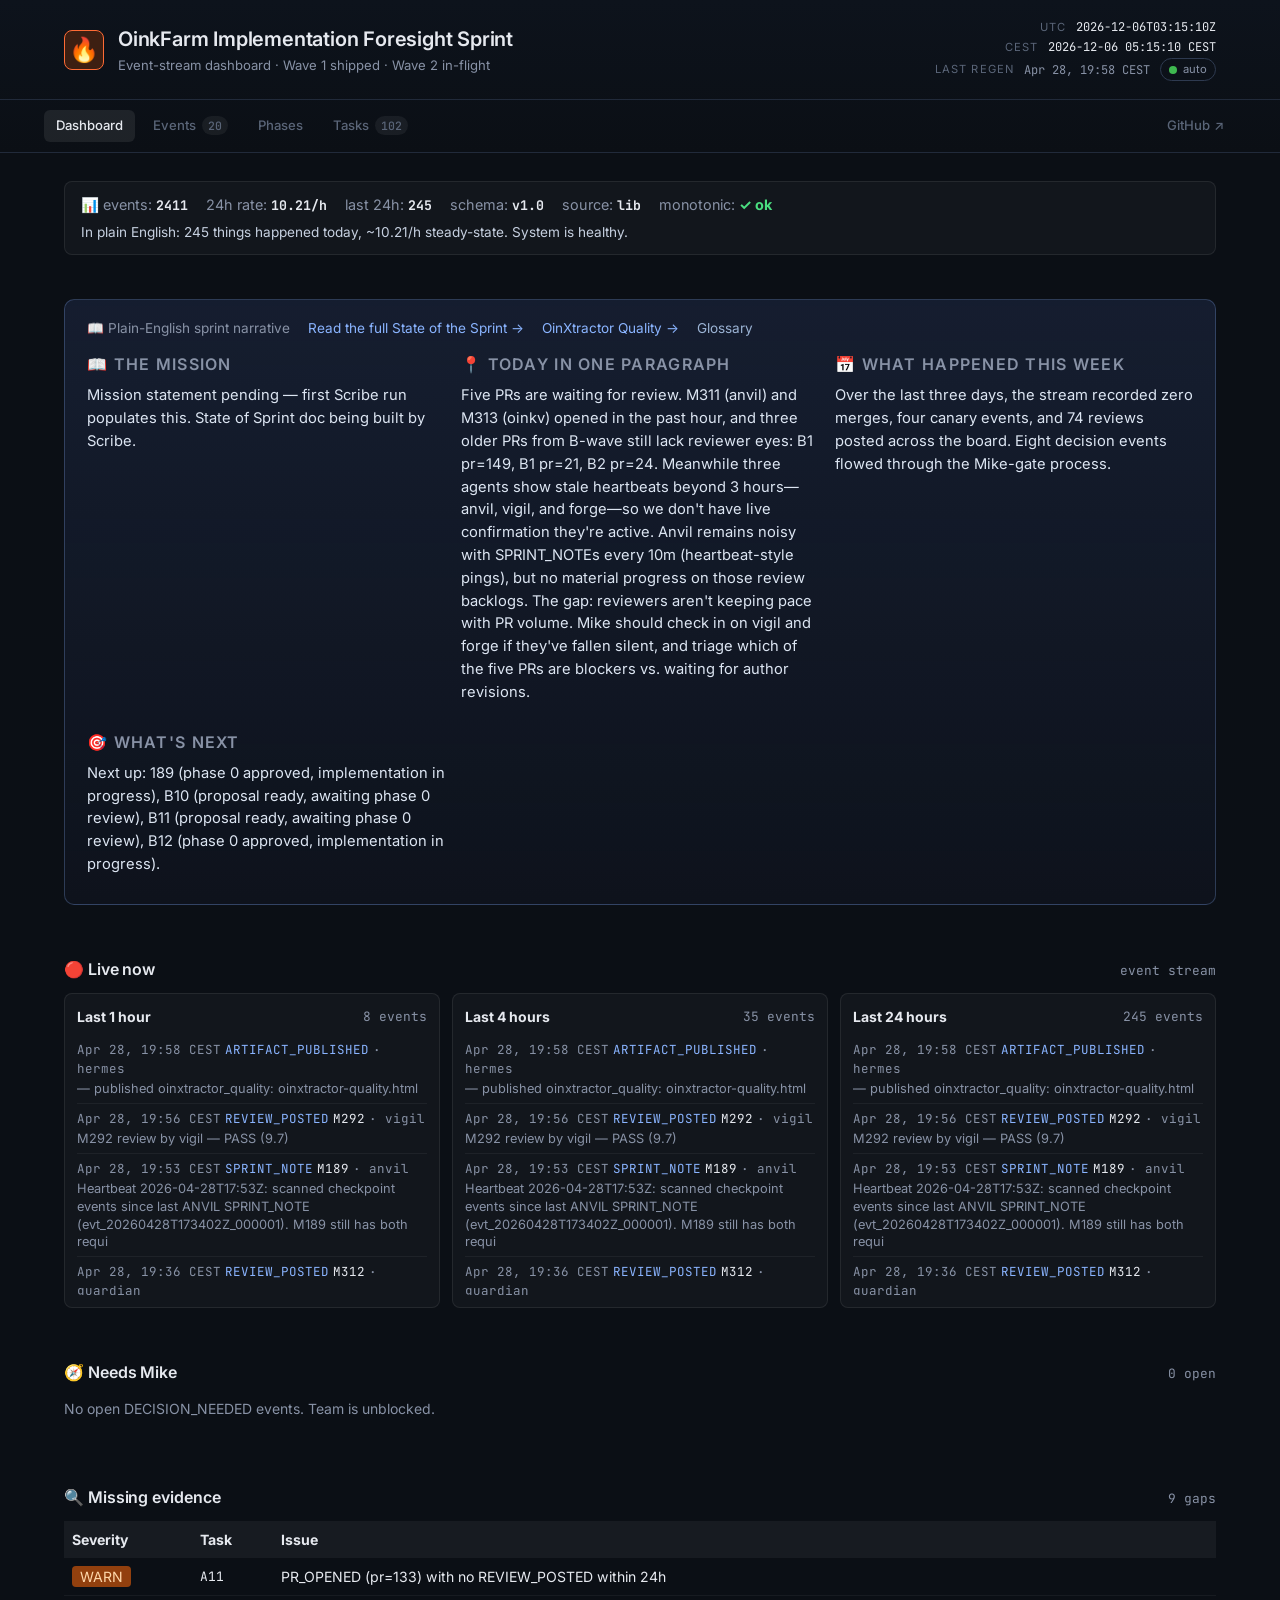
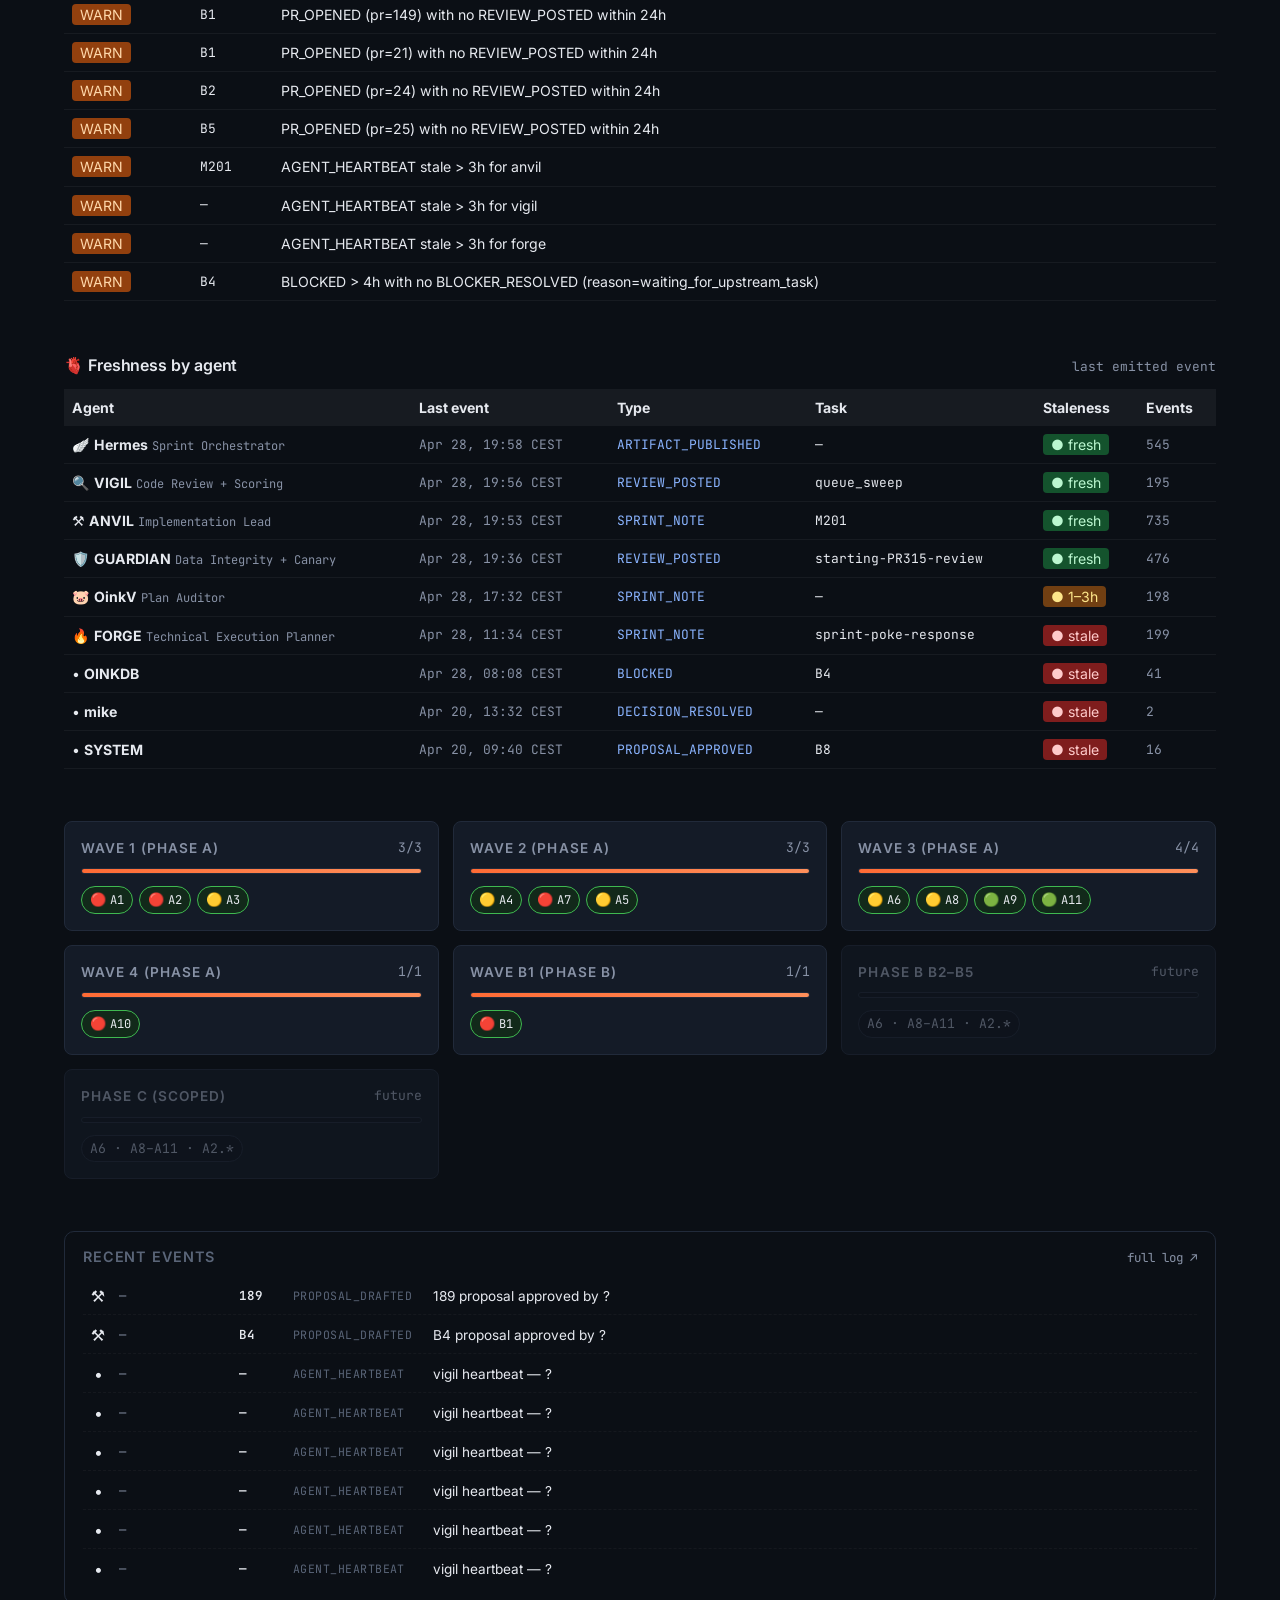
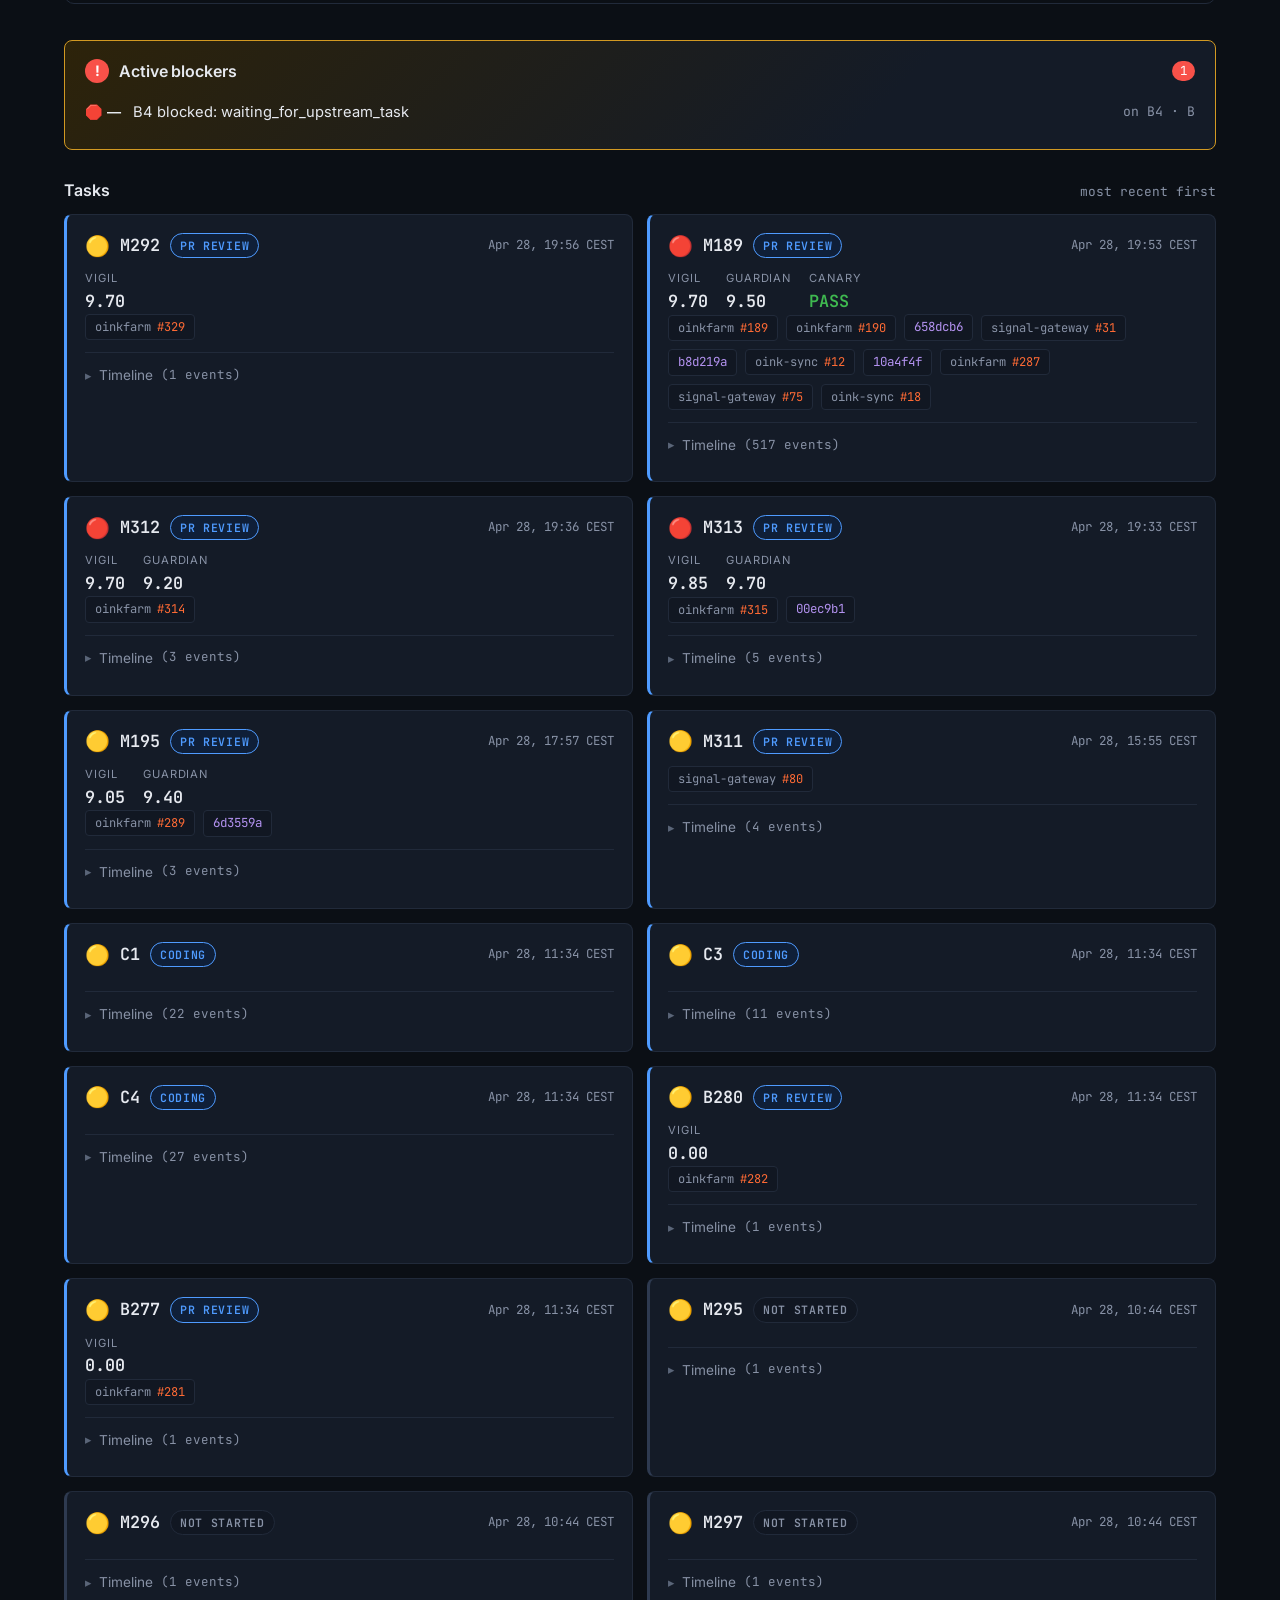
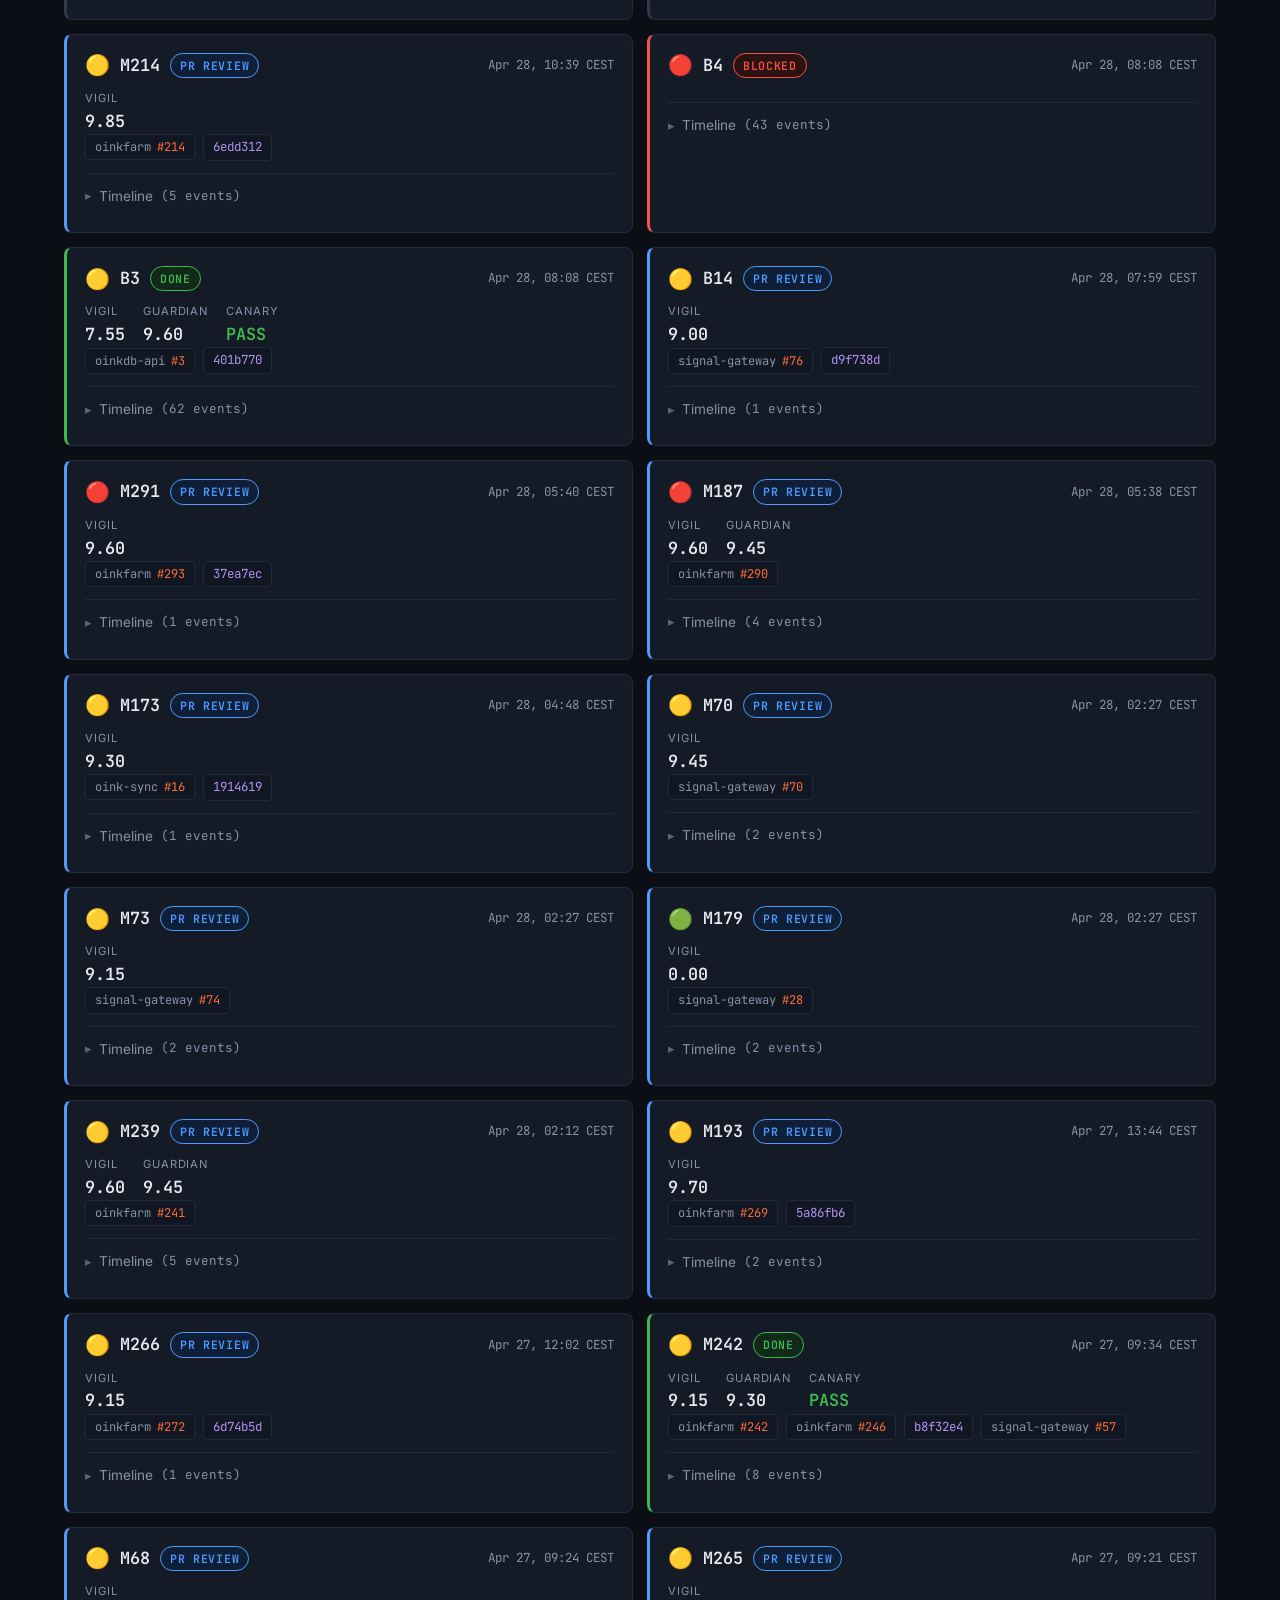
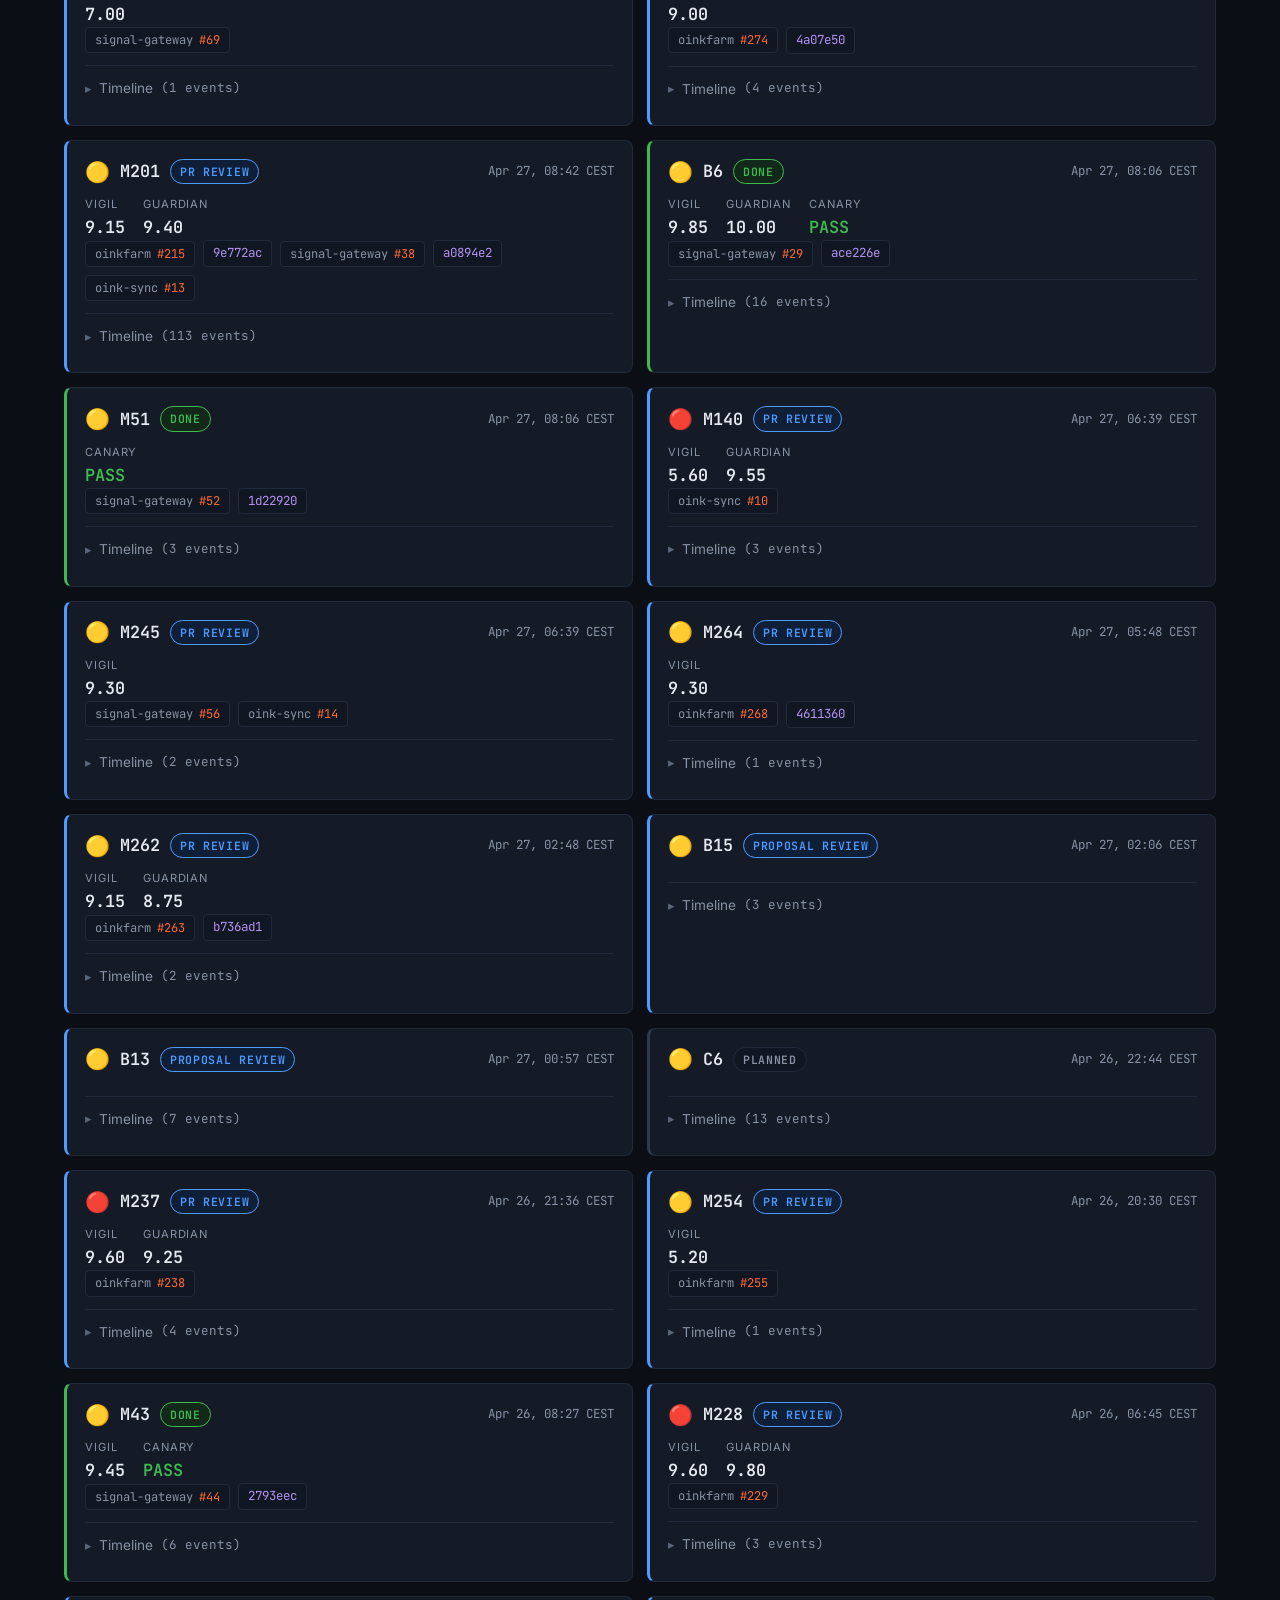
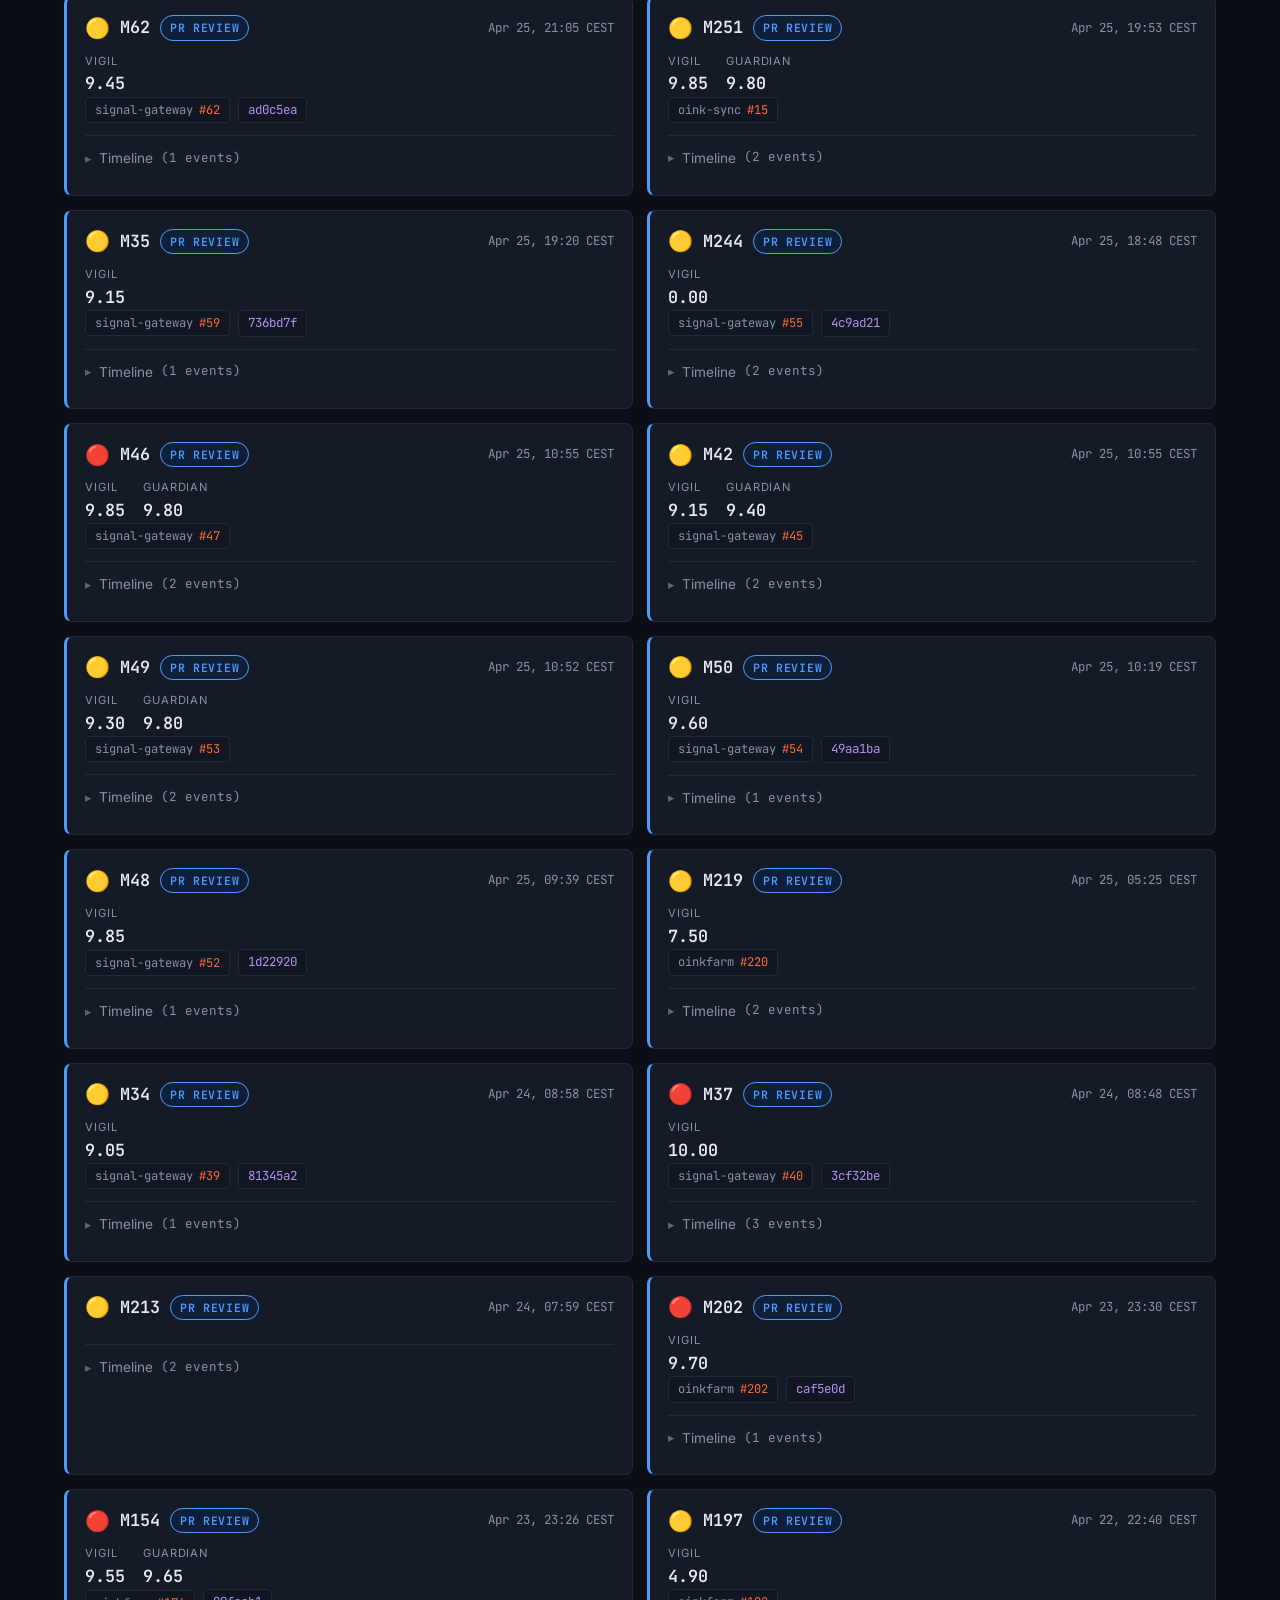
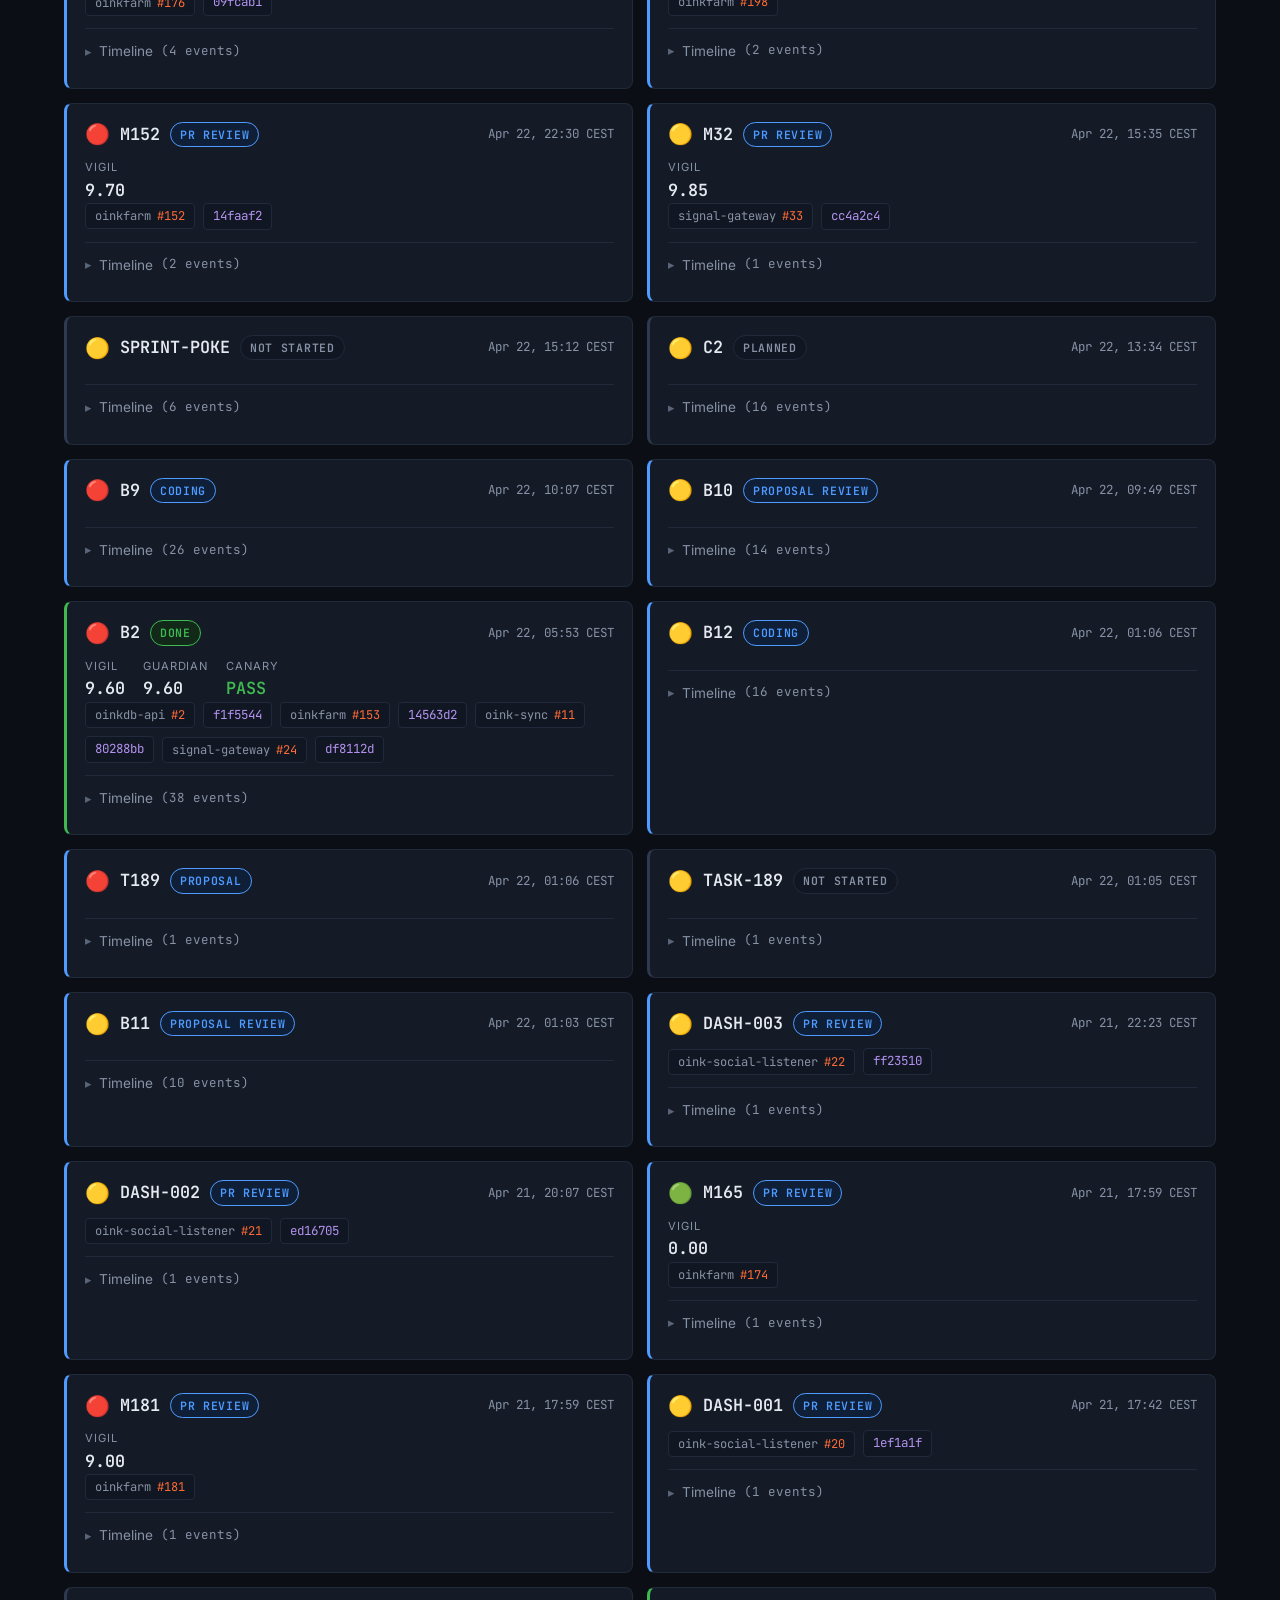
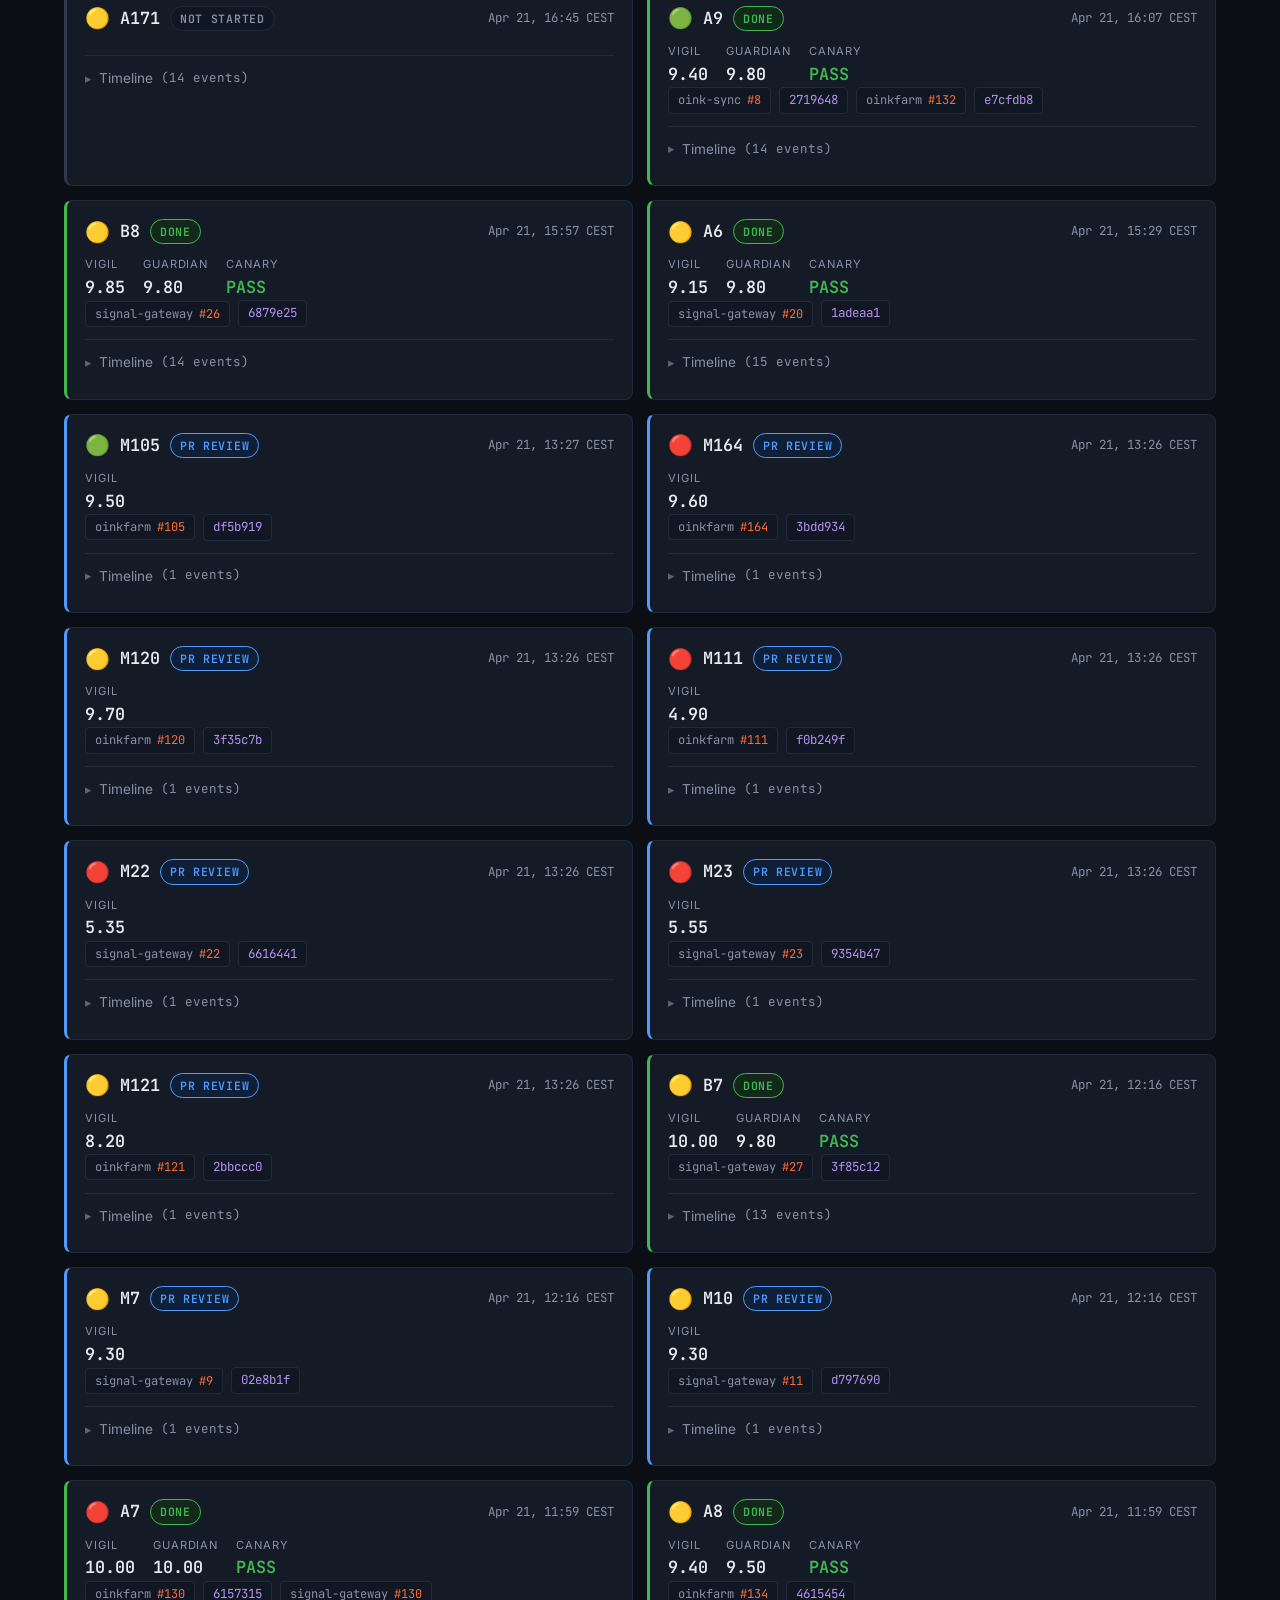
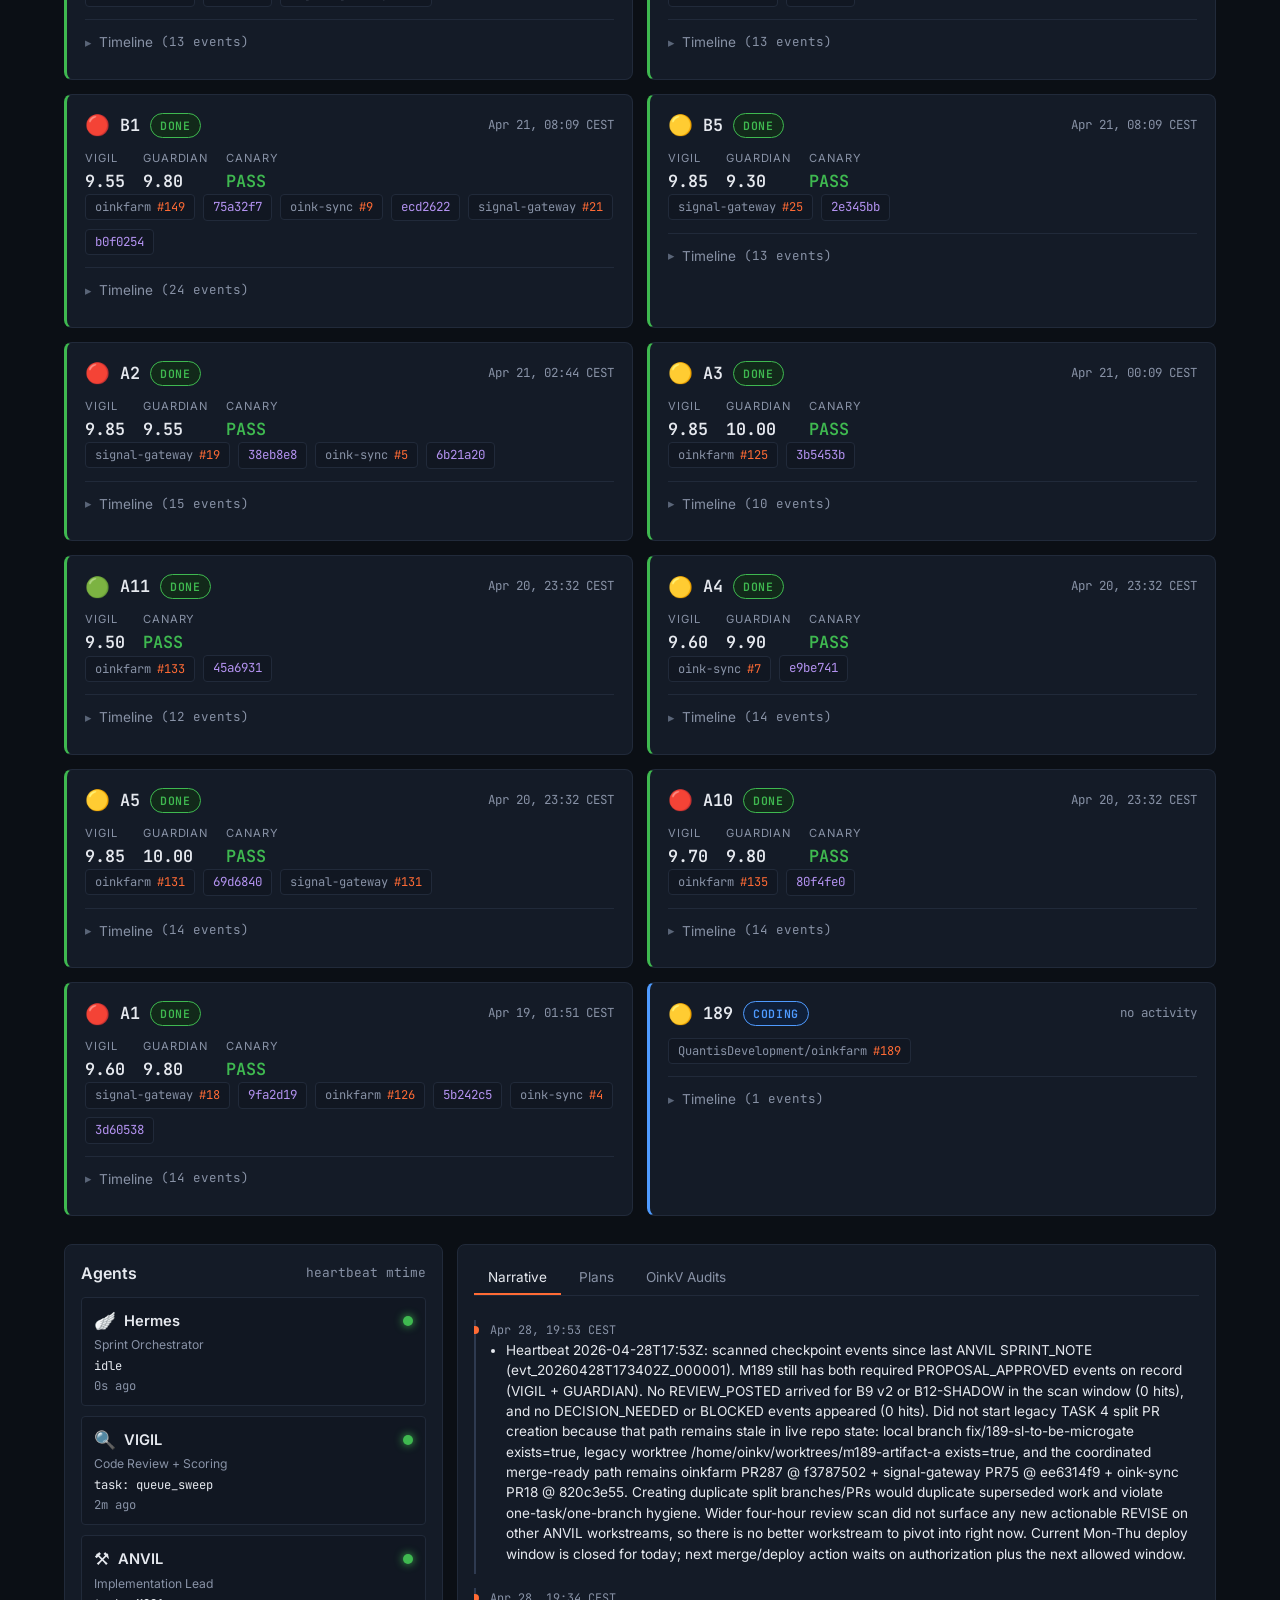
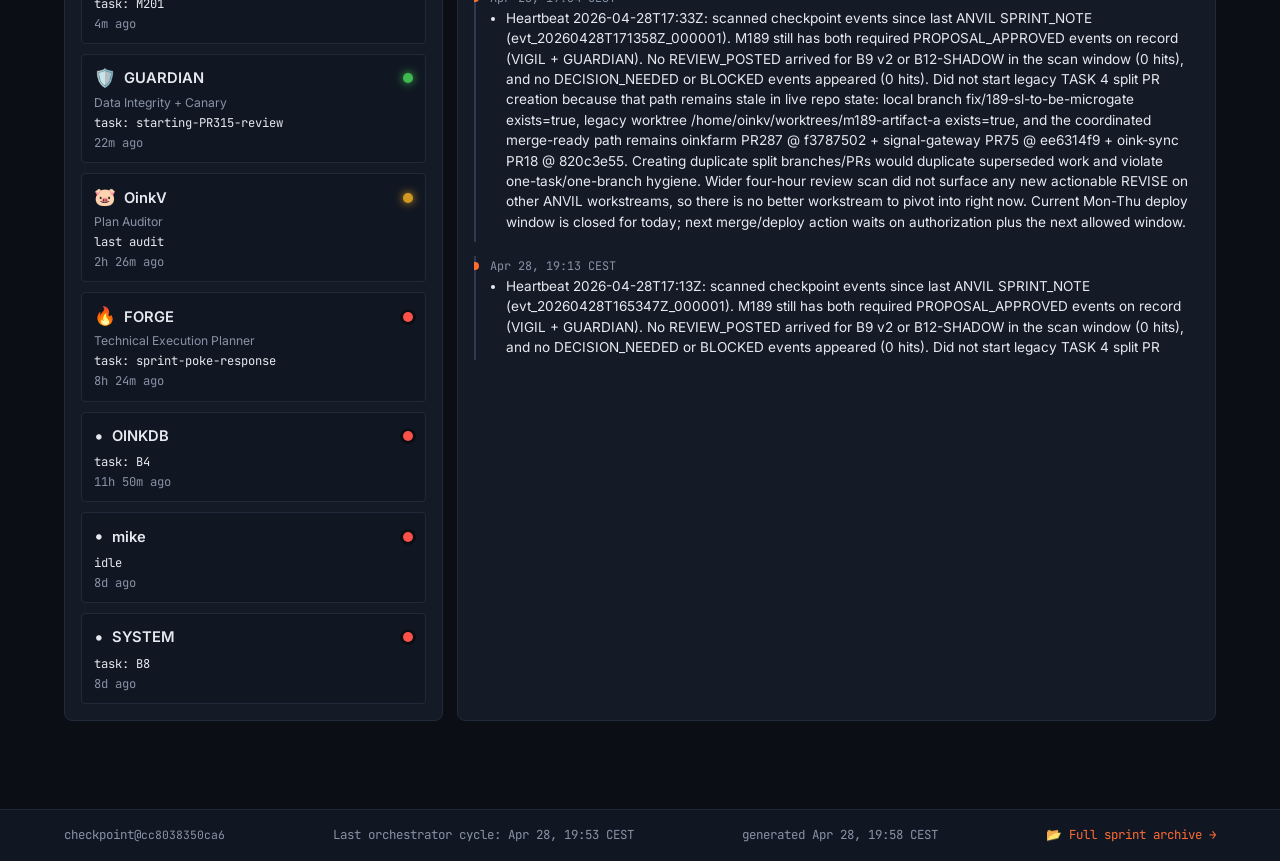
==== commit 339a0718: "auto: regen 2026-04-28T17:59Z (5 new files)" ====
--- a/docs/index.html
+++ b/docs/index.html
@@ -10,7 +10,7 @@
 <link href="https://fonts.googleapis.com/css2?family=Inter:wght@400;500;600;700&family=JetBrains+Mono:wght@400;500;600&display=swap" rel="stylesheet">
 <link rel="stylesheet" href="style.css">
 </head>
-<body data-generated="2026-04-28T16:53:05+00:00">
+<body data-generated="2026-04-28T17:58:47+00:00">
 
 <header class="topbar">
   <div class="topbar-inner">
@@ -24,15 +24,15 @@
     <div class="clock">
       <div class="clock-row">
         <span class="clock-label">UTC</span>
-        <span class="mono" id="clock-utc">2026-04-28T16:53:05+00:00</span>
+        <span class="mono" id="clock-utc">2026-04-28T17:58:47+00:00</span>
       </div>
       <div class="clock-row">
         <span class="clock-label">CEST</span>
-        <span class="mono" id="clock-cest">2026-04-28T18:53:05+02:00</span>
+        <span class="mono" id="clock-cest">2026-04-28T19:58:47+02:00</span>
       </div>
       <div class="clock-row muted">
         <span class="clock-label">last regen</span>
-        <span class="mono" id="last-regen">Apr 28, 18:53 CEST</span>
+        <span class="mono" id="last-regen">Apr 28, 19:58 CEST</span>
         <span class="refresh-pill" id="refresh-pill" title="auto-refreshes every 60s">
           <span class="dot dot-green"></span> auto
         </span>
@@ -44,7 +44,7 @@
       <a class="navlink navlink-active" href="#dashboard" data-nav="dashboard">Dashboard</a>
       <a class="navlink" href="#events" data-nav="events">Events <span class="nav-count mono">20</span></a>
       <a class="navlink" href="https://github.com/QuantisDevelopment/oinkfarm-sprint-checkpoint/tree/main/sprint-log/phases" target="_blank" rel="noopener">Phases</a>
-      <a class="navlink" href="https://github.com/QuantisDevelopment/oinkfarm-sprint-checkpoint/tree/main/sprint-log/tasks" target="_blank" rel="noopener">Tasks <span class="nav-count mono">101</span></a>
+      <a class="navlink" href="https://github.com/QuantisDevelopment/oinkfarm-sprint-checkpoint/tree/main/sprint-log/tasks" target="_blank" rel="noopener">Tasks <span class="nav-count mono">102</span></a>
       <a class="navlink navlink-ghost" href="https://github.com/QuantisDevelopment/oinkfarm-sprint-checkpoint" target="_blank" rel="noopener">GitHub ↗</a>
     </div>
   </nav>
@@ -57,7 +57,7 @@
 <!-- Events integrity ------------------------------------------------------- -->
 <section class="events-integrity" style="background:rgba(255,255,255,0.03);border:1px solid rgba(255,255,255,0.08);border-radius:8px;padding:12px 16px;margin-bottom:16px;">
   <div style="display:flex;gap:18px;flex-wrap:wrap;align-items:center;font-size:0.9rem;">
-    <div><span class="muted">📊 events:</span> <strong class="mono">2402</strong></div>
+    <div><span class="muted">📊 events:</span> <strong class="mono">2411</strong></div>
     <div><span class="muted">24h rate:</span> <strong class="mono">10.21/h</strong></div>
     <div><span class="muted">last 24h:</span> <strong class="mono">245</strong></div>
     <div><span class="muted">schema:</span> <strong class="mono">v1.0</strong></div>
@@ -98,7 +98,7 @@
     </div>
     <div class="narrative-cell">
       <h3 style="margin:0 0 8px 0;font-size:1.0rem;">📅 What happened this week</h3>
-      <div style="margin:0;font-size:0.92rem;line-height:1.55;color:#dce5f2;"><p style="margin:0 0 10px 0;">Over the last three days, the stream recorded zero merges, four canary events, and 75 reviews posted across the board. Eight decision events flowed through the Mike-gate process.</p></div>
+      <div style="margin:0;font-size:0.92rem;line-height:1.55;color:#dce5f2;"><p style="margin:0 0 10px 0;">Over the last three days, the stream recorded zero merges, four canary events, and 74 reviews posted across the board. Eight decision events flowed through the Mike-gate process.</p></div>
     </div>
     <div class="narrative-cell">
       <h3 style="margin:0 0 8px 0;font-size:1.0rem;">🎯 What's next</h3>
@@ -117,12 +117,12 @@
     <div class="live-bucket" style="background:rgba(255,255,255,0.03);border:1px solid rgba(255,255,255,0.08);border-radius:8px;padding:12px;">
       <div style="display:flex;justify-content:space-between;align-items:center;margin-bottom:8px;">
         <strong>Last 1 hour</strong>
-        <span class="mono muted">7 events</span>
+        <span class="mono muted">8 events</span>
       </div>
         <ol style="list-style:none;padding:0;margin:0;max-height:260px;overflow-y:auto;">
           <li style="padding:5px 0;border-bottom:1px solid rgba(255,255,255,0.05);font-size:0.85rem;line-height:1.4;">
             <div>
-              <span class="mono muted">Apr 28, 18:53 CEST</span>
+              <span class="mono muted">Apr 28, 19:58 CEST</span>
               <span class="mono" style="color:#8ab4ff;">ARTIFACT_PUBLISHED</span>
               <span class="muted mono">· hermes</span>
             </div>
@@ -130,31 +130,71 @@
           </li>
           <li style="padding:5px 0;border-bottom:1px solid rgba(255,255,255,0.05);font-size:0.85rem;line-height:1.4;">
             <div>
-              <span class="mono muted">Apr 28, 18:48 CEST</span>
+              <span class="mono muted">Apr 28, 19:56 CEST</span>
+              <span class="mono" style="color:#8ab4ff;">REVIEW_POSTED</span>
+<span class="mono">M292</span>              <span class="muted mono">· vigil</span>
+            </div>
+            <div class="muted" style="font-size:0.8rem;margin-top:2px;">M292 review by vigil — PASS (9.7)</div>
+          </li>
+          <li style="padding:5px 0;border-bottom:1px solid rgba(255,255,255,0.05);font-size:0.85rem;line-height:1.4;">
+            <div>
+              <span class="mono muted">Apr 28, 19:53 CEST</span>
+              <span class="mono" style="color:#8ab4ff;">SPRINT_NOTE</span>
+<span class="mono">M189</span>              <span class="muted mono">· anvil</span>
+            </div>
+            <div class="muted" style="font-size:0.8rem;margin-top:2px;">Heartbeat 2026-04-28T17:53Z: scanned checkpoint events since last ANVIL SPRINT_NOTE (evt_20260428T173402Z_000001). M189 still has both requi</div>
+          </li>
+          <li style="padding:5px 0;border-bottom:1px solid rgba(255,255,255,0.05);font-size:0.85rem;line-height:1.4;">
+            <div>
+              <span class="mono muted">Apr 28, 19:36 CEST</span>
+              <span class="mono" style="color:#8ab4ff;">REVIEW_POSTED</span>
+<span class="mono">M312</span>              <span class="muted mono">· guardian</span>
+            </div>
+            <div class="muted" style="font-size:0.8rem;margin-top:2px;">M312 review by guardian — REVISE (9.2)</div>
+          </li>
+          <li style="padding:5px 0;border-bottom:1px solid rgba(255,255,255,0.05);font-size:0.85rem;line-height:1.4;">
+            <div>
+              <span class="mono muted">Apr 28, 19:34 CEST</span>
+              <span class="mono" style="color:#8ab4ff;">SPRINT_NOTE</span>
+<span class="mono">M189</span>              <span class="muted mono">· anvil</span>
+            </div>
+            <div class="muted" style="font-size:0.8rem;margin-top:2px;">Heartbeat 2026-04-28T17:33Z: scanned checkpoint events since last ANVIL SPRINT_NOTE (evt_20260428T171358Z_000001). M189 still has both requi</div>
+          </li>
+          <li style="padding:5px 0;border-bottom:1px solid rgba(255,255,255,0.05);font-size:0.85rem;line-height:1.4;">
+            <div>
+              <span class="mono muted">Apr 28, 19:33 CEST</span>
+              <span class="mono" style="color:#8ab4ff;">REVIEW_POSTED</span>
+<span class="mono">M313</span>              <span class="muted mono">· guardian</span>
+            </div>
+            <div class="muted" style="font-size:0.8rem;margin-top:2px;">M313 review by guardian — PASS (9.7)</div>
+          </li>
+          <li style="padding:5px 0;border-bottom:1px solid rgba(255,255,255,0.05);font-size:0.85rem;line-height:1.4;">
+            <div>
+              <span class="mono muted">Apr 28, 19:30 CEST</span>
               <span class="mono" style="color:#8ab4ff;">AGENT_HEARTBEAT</span>
               <span class="muted mono">· guardian</span>
             </div>
-            <div class="muted" style="font-size:0.8rem;margin-top:2px;">guardian heartbeat — daily-monitoring + review-queue</div>
+            <div class="muted" style="font-size:0.8rem;margin-top:2px;">guardian heartbeat — starting-PR315-review</div>
           </li>
           <li style="padding:5px 0;border-bottom:1px solid rgba(255,255,255,0.05);font-size:0.85rem;line-height:1.4;">
             <div>
-              <span class="mono muted">Apr 28, 18:33 CEST</span>
+              <span class="mono muted">Apr 28, 19:13 CEST</span>
               <span class="mono" style="color:#8ab4ff;">SPRINT_NOTE</span>
 <span class="mono">M189</span>              <span class="muted mono">· anvil</span>
             </div>
-            <div class="muted" style="font-size:0.8rem;margin-top:2px;">Heartbeat 2026-04-28T16:33Z: scanned checkpoint events since last ANVIL SPRINT_NOTE (evt_20260428T161343Z_000001). M189 still has both requi</div>
+            <div class="muted" style="font-size:0.8rem;margin-top:2px;">Heartbeat 2026-04-28T17:13Z: scanned checkpoint events since last ANVIL SPRINT_NOTE (evt_20260428T165347Z_000001). M189 still has both requi</div>
           </li>
+        </ol>
+    </div>
+    <div class="live-bucket" style="background:rgba(255,255,255,0.03);border:1px solid rgba(255,255,255,0.08);border-radius:8px;padding:12px;">
+      <div style="display:flex;justify-content:space-between;align-items:center;margin-bottom:8px;">
+        <strong>Last 4 hours</strong>
+        <span class="mono muted">35 events</span>
+      </div>
+        <ol style="list-style:none;padding:0;margin:0;max-height:260px;overflow-y:auto;">
           <li style="padding:5px 0;border-bottom:1px solid rgba(255,255,255,0.05);font-size:0.85rem;line-height:1.4;">
             <div>
-              <span class="mono muted">Apr 28, 18:13 CEST</span>
-              <span class="mono" style="color:#8ab4ff;">SPRINT_NOTE</span>
-<span class="mono">M189</span>              <span class="muted mono">· anvil</span>
-            </div>
-            <div class="muted" style="font-size:0.8rem;margin-top:2px;">Heartbeat 2026-04-28T16:13Z: scanned checkpoint events since last ANVIL SPRINT_NOTE (evt_20260428T155345Z_000001). M189 still has both requi</div>
-          </li>
-          <li style="padding:5px 0;border-bottom:1px solid rgba(255,255,255,0.05);font-size:0.85rem;line-height:1.4;">
-            <div>
-              <span class="mono muted">Apr 28, 18:13 CEST</span>
+              <span class="mono muted">Apr 28, 19:58 CEST</span>
               <span class="mono" style="color:#8ab4ff;">ARTIFACT_PUBLISHED</span>
               <span class="muted mono">· hermes</span>
             </div>
@@ -162,28 +202,68 @@
           </li>
           <li style="padding:5px 0;border-bottom:1px solid rgba(255,255,255,0.05);font-size:0.85rem;line-height:1.4;">
             <div>
-              <span class="mono muted">Apr 28, 17:57 CEST</span>
-              <span class="mono" style="color:#8ab4ff;">SPRINT_NOTE</span>
-<span class="mono">M195</span>              <span class="muted mono">· guardian</span>
+              <span class="mono muted">Apr 28, 19:56 CEST</span>
+              <span class="mono" style="color:#8ab4ff;">REVIEW_POSTED</span>
+<span class="mono">M292</span>              <span class="muted mono">· vigil</span>
             </div>
-            <div class="muted" style="font-size:0.8rem;margin-top:2px;">P2 escalation response: posted GUARDIAN status report to GH#195. PR#289 merged 2026-04-28T09:17:31Z. KPI harness live, eval window 25d remai</div>
+            <div class="muted" style="font-size:0.8rem;margin-top:2px;">M292 review by vigil — PASS (9.7)</div>
           </li>
           <li style="padding:5px 0;border-bottom:1px solid rgba(255,255,255,0.05);font-size:0.85rem;line-height:1.4;">
             <div>
-              <span class="mono muted">Apr 28, 17:53 CEST</span>
+              <span class="mono muted">Apr 28, 19:53 CEST</span>
               <span class="mono" style="color:#8ab4ff;">SPRINT_NOTE</span>
 <span class="mono">M189</span>              <span class="muted mono">· anvil</span>
             </div>
-            <div class="muted" style="font-size:0.8rem;margin-top:2px;">Heartbeat 2026-04-28T15:53Z: scanned checkpoint events since last ANVIL SPRINT_NOTE (evt_20260428T153343Z_000001). M189 still has both requi</div>
+            <div class="muted" style="font-size:0.8rem;margin-top:2px;">Heartbeat 2026-04-28T17:53Z: scanned checkpoint events since last ANVIL SPRINT_NOTE (evt_20260428T173402Z_000001). M189 still has both requi</div>
           </li>
-        </ol>
-    </div>
-    <div class="live-bucket" style="background:rgba(255,255,255,0.03);border:1px solid rgba(255,255,255,0.08);border-radius:8px;padding:12px;">
-      <div style="display:flex;justify-content:space-between;align-items:center;margin-bottom:8px;">
-        <strong>Last 4 hours</strong>
-        <span class="mono muted">40 events</span>
-      </div>
-        <ol style="list-style:none;padding:0;margin:0;max-height:260px;overflow-y:auto;">
+          <li style="padding:5px 0;border-bottom:1px solid rgba(255,255,255,0.05);font-size:0.85rem;line-height:1.4;">
+            <div>
+              <span class="mono muted">Apr 28, 19:36 CEST</span>
+              <span class="mono" style="color:#8ab4ff;">REVIEW_POSTED</span>
+<span class="mono">M312</span>              <span class="muted mono">· guardian</span>
+            </div>
+            <div class="muted" style="font-size:0.8rem;margin-top:2px;">M312 review by guardian — REVISE (9.2)</div>
+          </li>
+          <li style="padding:5px 0;border-bottom:1px solid rgba(255,255,255,0.05);font-size:0.85rem;line-height:1.4;">
+            <div>
+              <span class="mono muted">Apr 28, 19:34 CEST</span>
+              <span class="mono" style="color:#8ab4ff;">SPRINT_NOTE</span>
+<span class="mono">M189</span>              <span class="muted mono">· anvil</span>
+            </div>
+            <div class="muted" style="font-size:0.8rem;margin-top:2px;">Heartbeat 2026-04-28T17:33Z: scanned checkpoint events since last ANVIL SPRINT_NOTE (evt_20260428T171358Z_000001). M189 still has both requi</div>
+          </li>
+          <li style="padding:5px 0;border-bottom:1px solid rgba(255,255,255,0.05);font-size:0.85rem;line-height:1.4;">
+            <div>
+              <span class="mono muted">Apr 28, 19:33 CEST</span>
+              <span class="mono" style="color:#8ab4ff;">REVIEW_POSTED</span>
+<span class="mono">M313</span>              <span class="muted mono">· guardian</span>
+            </div>
+            <div class="muted" style="font-size:0.8rem;margin-top:2px;">M313 review by guardian — PASS (9.7)</div>
+          </li>
+          <li style="padding:5px 0;border-bottom:1px solid rgba(255,255,255,0.05);font-size:0.85rem;line-height:1.4;">
+            <div>
+              <span class="mono muted">Apr 28, 19:30 CEST</span>
+              <span class="mono" style="color:#8ab4ff;">AGENT_HEARTBEAT</span>
+              <span class="muted mono">· guardian</span>
+            </div>
+            <div class="muted" style="font-size:0.8rem;margin-top:2px;">guardian heartbeat — starting-PR315-review</div>
+          </li>
+          <li style="padding:5px 0;border-bottom:1px solid rgba(255,255,255,0.05);font-size:0.85rem;line-height:1.4;">
+            <div>
+              <span class="mono muted">Apr 28, 19:13 CEST</span>
+              <span class="mono" style="color:#8ab4ff;">SPRINT_NOTE</span>
+<span class="mono">M189</span>              <span class="muted mono">· anvil</span>
+            </div>
+            <div class="muted" style="font-size:0.8rem;margin-top:2px;">Heartbeat 2026-04-28T17:13Z: scanned checkpoint events since last ANVIL SPRINT_NOTE (evt_20260428T165347Z_000001). M189 still has both requi</div>
+          </li>
+          <li style="padding:5px 0;border-bottom:1px solid rgba(255,255,255,0.05);font-size:0.85rem;line-height:1.4;">
+            <div>
+              <span class="mono muted">Apr 28, 18:53 CEST</span>
+              <span class="mono" style="color:#8ab4ff;">SPRINT_NOTE</span>
+<span class="mono">M189</span>              <span class="muted mono">· anvil</span>
+            </div>
+            <div class="muted" style="font-size:0.8rem;margin-top:2px;">Heartbeat 2026-04-28T16:53Z: scanned checkpoint events since last ANVIL SPRINT_NOTE (evt_20260428T163345Z_000001). M189 still has both requi</div>
+          </li>
           <li style="padding:5px 0;border-bottom:1px solid rgba(255,255,255,0.05);font-size:0.85rem;line-height:1.4;">
             <div>
               <span class="mono muted">Apr 28, 18:53 CEST</span>
@@ -312,78 +392,6 @@
             </div>
             <div class="muted" style="font-size:0.8rem;margin-top:2px;">Heartbeat 2026-04-28T14:33Z: scanned checkpoint events since last ANVIL SPRINT_NOTE (evt_20260428T141614Z_000001). M189 still has both requi</div>
           </li>
-          <li style="padding:5px 0;border-bottom:1px solid rgba(255,255,255,0.05);font-size:0.85rem;line-height:1.4;">
-            <div>
-              <span class="mono muted">Apr 28, 16:32 CEST</span>
-              <span class="mono" style="color:#8ab4ff;">ARTIFACT_PUBLISHED</span>
-              <span class="muted mono">· hermes</span>
-            </div>
-            <div class="muted" style="font-size:0.8rem;margin-top:2px;">— published oinxtractor_quality: oinxtractor-quality.html</div>
-          </li>
-          <li style="padding:5px 0;border-bottom:1px solid rgba(255,255,255,0.05);font-size:0.85rem;line-height:1.4;">
-            <div>
-              <span class="mono muted">Apr 28, 16:30 CEST</span>
-              <span class="mono" style="color:#8ab4ff;">AGENT_HEARTBEAT</span>
-              <span class="muted mono">· guardian</span>
-            </div>
-            <div class="muted" style="font-size:0.8rem;margin-top:2px;">guardian heartbeat — sprint-poke-ack-2026-04-28T1429Z</div>
-          </li>
-          <li style="padding:5px 0;border-bottom:1px solid rgba(255,255,255,0.05);font-size:0.85rem;line-height:1.4;">
-            <div>
-              <span class="mono muted">Apr 28, 16:27 CEST</span>
-              <span class="mono" style="color:#8ab4ff;">SPRINT_NOTE</span>
-              <span class="muted mono">· hermes</span>
-            </div>
-            <div class="muted" style="font-size:0.8rem;margin-top:2px;">Five PRs are waiting for review. M311 (anvil) and M313 (oinkv) opened in the past hour, and three older PRs from B-wave still lack reviewer </div>
-          </li>
-          <li style="padding:5px 0;border-bottom:1px solid rgba(255,255,255,0.05);font-size:0.85rem;line-height:1.4;">
-            <div>
-              <span class="mono muted">Apr 28, 16:16 CEST</span>
-              <span class="mono" style="color:#8ab4ff;">SPRINT_NOTE</span>
-<span class="mono">M189</span>              <span class="muted mono">· anvil</span>
-            </div>
-            <div class="muted" style="font-size:0.8rem;margin-top:2px;">Heartbeat 2026-04-28T14:13Z: scanned checkpoint events since last SPRINT_NOTE (evt_20260428T140705Z_oinkv_m312_01). M189 dual proposal appro</div>
-          </li>
-          <li style="padding:5px 0;border-bottom:1px solid rgba(255,255,255,0.05);font-size:0.85rem;line-height:1.4;">
-            <div>
-              <span class="mono muted">Apr 28, 16:12 CEST</span>
-              <span class="mono" style="color:#8ab4ff;">REVIEW_POSTED</span>
-<span class="mono">M313</span>              <span class="muted mono">· vigil</span>
-            </div>
-            <div class="muted" style="font-size:0.8rem;margin-top:2px;">M313 review by vigil — PASS (9.85)</div>
-          </li>
-          <li style="padding:5px 0;border-bottom:1px solid rgba(255,255,255,0.05);font-size:0.85rem;line-height:1.4;">
-            <div>
-              <span class="mono muted">Apr 28, 16:12 CEST</span>
-              <span class="mono" style="color:#8ab4ff;">REVIEW_POSTED</span>
-<span class="mono">M312</span>              <span class="muted mono">· vigil</span>
-            </div>
-            <div class="muted" style="font-size:0.8rem;margin-top:2px;">M312 review by vigil — PASS (9.7)</div>
-          </li>
-          <li style="padding:5px 0;border-bottom:1px solid rgba(255,255,255,0.05);font-size:0.85rem;line-height:1.4;">
-            <div>
-              <span class="mono muted">Apr 28, 16:07 CEST</span>
-              <span class="mono" style="color:#8ab4ff;">SPRINT_NOTE</span>
-<span class="mono">M312</span>              <span class="muted mono">· oinkv</span>
-            </div>
-            <div class="muted" style="font-size:0.8rem;margin-top:2px;">GH#312 urgent regression already fixed and opened this cycle as PR#314 (fix/312-signal-created-extraction-method). One-line hotpath fix adds</div>
-          </li>
-          <li style="padding:5px 0;border-bottom:1px solid rgba(255,255,255,0.05);font-size:0.85rem;line-height:1.4;">
-            <div>
-              <span class="mono muted">Apr 28, 16:05 CEST</span>
-              <span class="mono" style="color:#8ab4ff;">PR_OPENED</span>
-<span class="mono">M313</span>              <span class="muted mono">· oinkv</span>
-            </div>
-            <div class="muted" style="font-size:0.8rem;margin-top:2px;">M313 PR #315 opened — fix(#313): scope EXTRACTION_CORRECTION to open same-signal rows</div>
-          </li>
-          <li style="padding:5px 0;border-bottom:1px solid rgba(255,255,255,0.05);font-size:0.85rem;line-height:1.4;">
-            <div>
-              <span class="mono muted">Apr 28, 16:05 CEST</span>
-              <span class="mono" style="color:#8ab4ff;">STATUS_CHANGED</span>
-<span class="mono">M313</span>              <span class="muted mono">· oinkv</span>
-            </div>
-            <div class="muted" style="font-size:0.8rem;margin-top:2px;">M313 CODE_STARTED → PR_REVIEW</div>
-          </li>
         </ol>
     </div>
     <div class="live-bucket" style="background:rgba(255,255,255,0.03);border:1px solid rgba(255,255,255,0.08);border-radius:8px;padding:12px;">
@@ -392,6 +400,78 @@
         <span class="mono muted">245 events</span>
       </div>
         <ol style="list-style:none;padding:0;margin:0;max-height:260px;overflow-y:auto;">
+          <li style="padding:5px 0;border-bottom:1px solid rgba(255,255,255,0.05);font-size:0.85rem;line-height:1.4;">
+            <div>
+              <span class="mono muted">Apr 28, 19:58 CEST</span>
+              <span class="mono" style="color:#8ab4ff;">ARTIFACT_PUBLISHED</span>
+              <span class="muted mono">· hermes</span>
+            </div>
+            <div class="muted" style="font-size:0.8rem;margin-top:2px;">— published oinxtractor_quality: oinxtractor-quality.html</div>
+          </li>
+          <li style="padding:5px 0;border-bottom:1px solid rgba(255,255,255,0.05);font-size:0.85rem;line-height:1.4;">
+            <div>
+              <span class="mono muted">Apr 28, 19:56 CEST</span>
+              <span class="mono" style="color:#8ab4ff;">REVIEW_POSTED</span>
+<span class="mono">M292</span>              <span class="muted mono">· vigil</span>
+            </div>
+            <div class="muted" style="font-size:0.8rem;margin-top:2px;">M292 review by vigil — PASS (9.7)</div>
+          </li>
+          <li style="padding:5px 0;border-bottom:1px solid rgba(255,255,255,0.05);font-size:0.85rem;line-height:1.4;">
+            <div>
+              <span class="mono muted">Apr 28, 19:53 CEST</span>
+              <span class="mono" style="color:#8ab4ff;">SPRINT_NOTE</span>
+<span class="mono">M189</span>              <span class="muted mono">· anvil</span>
+            </div>
+            <div class="muted" style="font-size:0.8rem;margin-top:2px;">Heartbeat 2026-04-28T17:53Z: scanned checkpoint events since last ANVIL SPRINT_NOTE (evt_20260428T173402Z_000001). M189 still has both requi</div>
+          </li>
+          <li style="padding:5px 0;border-bottom:1px solid rgba(255,255,255,0.05);font-size:0.85rem;line-height:1.4;">
+            <div>
+              <span class="mono muted">Apr 28, 19:36 CEST</span>
+              <span class="mono" style="color:#8ab4ff;">REVIEW_POSTED</span>
+<span class="mono">M312</span>              <span class="muted mono">· guardian</span>
+            </div>
+            <div class="muted" style="font-size:0.8rem;margin-top:2px;">M312 review by guardian — REVISE (9.2)</div>
+          </li>
+          <li style="padding:5px 0;border-bottom:1px solid rgba(255,255,255,0.05);font-size:0.85rem;line-height:1.4;">
+            <div>
+              <span class="mono muted">Apr 28, 19:34 CEST</span>
+              <span class="mono" style="color:#8ab4ff;">SPRINT_NOTE</span>
+<span class="mono">M189</span>              <span class="muted mono">· anvil</span>
+            </div>
+            <div class="muted" style="font-size:0.8rem;margin-top:2px;">Heartbeat 2026-04-28T17:33Z: scanned checkpoint events since last ANVIL SPRINT_NOTE (evt_20260428T171358Z_000001). M189 still has both requi</div>
+          </li>
+          <li style="padding:5px 0;border-bottom:1px solid rgba(255,255,255,0.05);font-size:0.85rem;line-height:1.4;">
+            <div>
+              <span class="mono muted">Apr 28, 19:33 CEST</span>
+              <span class="mono" style="color:#8ab4ff;">REVIEW_POSTED</span>
+<span class="mono">M313</span>              <span class="muted mono">· guardian</span>
+            </div>
+            <div class="muted" style="font-size:0.8rem;margin-top:2px;">M313 review by guardian — PASS (9.7)</div>
+          </li>
+          <li style="padding:5px 0;border-bottom:1px solid rgba(255,255,255,0.05);font-size:0.85rem;line-height:1.4;">
+            <div>
+              <span class="mono muted">Apr 28, 19:30 CEST</span>
+              <span class="mono" style="color:#8ab4ff;">AGENT_HEARTBEAT</span>
+              <span class="muted mono">· guardian</span>
+            </div>
+            <div class="muted" style="font-size:0.8rem;margin-top:2px;">guardian heartbeat — starting-PR315-review</div>
+          </li>
+          <li style="padding:5px 0;border-bottom:1px solid rgba(255,255,255,0.05);font-size:0.85rem;line-height:1.4;">
+            <div>
+              <span class="mono muted">Apr 28, 19:13 CEST</span>
+              <span class="mono" style="color:#8ab4ff;">SPRINT_NOTE</span>
+<span class="mono">M189</span>              <span class="muted mono">· anvil</span>
+            </div>
+            <div class="muted" style="font-size:0.8rem;margin-top:2px;">Heartbeat 2026-04-28T17:13Z: scanned checkpoint events since last ANVIL SPRINT_NOTE (evt_20260428T165347Z_000001). M189 still has both requi</div>
+          </li>
+          <li style="padding:5px 0;border-bottom:1px solid rgba(255,255,255,0.05);font-size:0.85rem;line-height:1.4;">
+            <div>
+              <span class="mono muted">Apr 28, 18:53 CEST</span>
+              <span class="mono" style="color:#8ab4ff;">SPRINT_NOTE</span>
+<span class="mono">M189</span>              <span class="muted mono">· anvil</span>
+            </div>
+            <div class="muted" style="font-size:0.8rem;margin-top:2px;">Heartbeat 2026-04-28T16:53Z: scanned checkpoint events since last ANVIL SPRINT_NOTE (evt_20260428T163345Z_000001). M189 still has both requi</div>
+          </li>
           <li style="padding:5px 0;border-bottom:1px solid rgba(255,255,255,0.05);font-size:0.85rem;line-height:1.4;">
             <div>
               <span class="mono muted">Apr 28, 18:53 CEST</span>
@@ -520,78 +600,6 @@
             </div>
             <div class="muted" style="font-size:0.8rem;margin-top:2px;">Heartbeat 2026-04-28T14:33Z: scanned checkpoint events since last ANVIL SPRINT_NOTE (evt_20260428T141614Z_000001). M189 still has both requi</div>
           </li>
-          <li style="padding:5px 0;border-bottom:1px solid rgba(255,255,255,0.05);font-size:0.85rem;line-height:1.4;">
-            <div>
-              <span class="mono muted">Apr 28, 16:32 CEST</span>
-              <span class="mono" style="color:#8ab4ff;">ARTIFACT_PUBLISHED</span>
-              <span class="muted mono">· hermes</span>
-            </div>
-            <div class="muted" style="font-size:0.8rem;margin-top:2px;">— published oinxtractor_quality: oinxtractor-quality.html</div>
-          </li>
-          <li style="padding:5px 0;border-bottom:1px solid rgba(255,255,255,0.05);font-size:0.85rem;line-height:1.4;">
-            <div>
-              <span class="mono muted">Apr 28, 16:30 CEST</span>
-              <span class="mono" style="color:#8ab4ff;">AGENT_HEARTBEAT</span>
-              <span class="muted mono">· guardian</span>
-            </div>
-            <div class="muted" style="font-size:0.8rem;margin-top:2px;">guardian heartbeat — sprint-poke-ack-2026-04-28T1429Z</div>
-          </li>
-          <li style="padding:5px 0;border-bottom:1px solid rgba(255,255,255,0.05);font-size:0.85rem;line-height:1.4;">
-            <div>
-              <span class="mono muted">Apr 28, 16:27 CEST</span>
-              <span class="mono" style="color:#8ab4ff;">SPRINT_NOTE</span>
-              <span class="muted mono">· hermes</span>
-            </div>
-            <div class="muted" style="font-size:0.8rem;margin-top:2px;">Five PRs are waiting for review. M311 (anvil) and M313 (oinkv) opened in the past hour, and three older PRs from B-wave still lack reviewer </div>
-          </li>
-          <li style="padding:5px 0;border-bottom:1px solid rgba(255,255,255,0.05);font-size:0.85rem;line-height:1.4;">
-            <div>
-              <span class="mono muted">Apr 28, 16:16 CEST</span>
-              <span class="mono" style="color:#8ab4ff;">SPRINT_NOTE</span>
-<span class="mono">M189</span>              <span class="muted mono">· anvil</span>
-            </div>
-            <div class="muted" style="font-size:0.8rem;margin-top:2px;">Heartbeat 2026-04-28T14:13Z: scanned checkpoint events since last SPRINT_NOTE (evt_20260428T140705Z_oinkv_m312_01). M189 dual proposal appro</div>
-          </li>
-          <li style="padding:5px 0;border-bottom:1px solid rgba(255,255,255,0.05);font-size:0.85rem;line-height:1.4;">
-            <div>
-              <span class="mono muted">Apr 28, 16:12 CEST</span>
-              <span class="mono" style="color:#8ab4ff;">REVIEW_POSTED</span>
-<span class="mono">M313</span>              <span class="muted mono">· vigil</span>
-            </div>
-            <div class="muted" style="font-size:0.8rem;margin-top:2px;">M313 review by vigil — PASS (9.85)</div>
-          </li>
-          <li style="padding:5px 0;border-bottom:1px solid rgba(255,255,255,0.05);font-size:0.85rem;line-height:1.4;">
-            <div>
-              <span class="mono muted">Apr 28, 16:12 CEST</span>
-              <span class="mono" style="color:#8ab4ff;">REVIEW_POSTED</span>
-<span class="mono">M312</span>              <span class="muted mono">· vigil</span>
-            </div>
-            <div class="muted" style="font-size:0.8rem;margin-top:2px;">M312 review by vigil — PASS (9.7)</div>
-          </li>
-          <li style="padding:5px 0;border-bottom:1px solid rgba(255,255,255,0.05);font-size:0.85rem;line-height:1.4;">
-            <div>
-              <span class="mono muted">Apr 28, 16:07 CEST</span>
-              <span class="mono" style="color:#8ab4ff;">SPRINT_NOTE</span>
-<span class="mono">M312</span>              <span class="muted mono">· oinkv</span>
-            </div>
-            <div class="muted" style="font-size:0.8rem;margin-top:2px;">GH#312 urgent regression already fixed and opened this cycle as PR#314 (fix/312-signal-created-extraction-method). One-line hotpath fix adds</div>
-          </li>
-          <li style="padding:5px 0;border-bottom:1px solid rgba(255,255,255,0.05);font-size:0.85rem;line-height:1.4;">
-            <div>
-              <span class="mono muted">Apr 28, 16:05 CEST</span>
-              <span class="mono" style="color:#8ab4ff;">PR_OPENED</span>
-<span class="mono">M313</span>              <span class="muted mono">· oinkv</span>
-            </div>
-            <div class="muted" style="font-size:0.8rem;margin-top:2px;">M313 PR #315 opened — fix(#313): scope EXTRACTION_CORRECTION to open same-signal rows</div>
-          </li>
-          <li style="padding:5px 0;border-bottom:1px solid rgba(255,255,255,0.05);font-size:0.85rem;line-height:1.4;">
-            <div>
-              <span class="mono muted">Apr 28, 16:05 CEST</span>
-              <span class="mono" style="color:#8ab4ff;">STATUS_CHANGED</span>
-<span class="mono">M313</span>              <span class="muted mono">· oinkv</span>
-            </div>
-            <div class="muted" style="font-size:0.8rem;margin-top:2px;">M313 CODE_STARTED → PR_REVIEW</div>
-          </li>
         </ol>
     </div>
   </div>
@@ -703,13 +711,41 @@
           <strong>Hermes</strong>
           <span class="muted mono" style="font-size:0.75rem;">Sprint Orchestrator</span>
         </td>
-        <td class="mono muted" style="padding:8px;">Apr 28, 18:53 CEST</td>
+        <td class="mono muted" style="padding:8px;">Apr 28, 19:58 CEST</td>
         <td class="mono" style="padding:8px;color:#8ab4ff;">ARTIFACT_PUBLISHED</td>
         <td class="mono" style="padding:8px;">—</td>
         <td style="padding:8px;">
 <span style="background:#14532d;color:#bbf7d0;padding:2px 8px;border-radius:4px;">● fresh</span>
         </td>
-        <td class="mono muted" style="padding:8px;">544</td>
+        <td class="mono muted" style="padding:8px;">545</td>
+      </tr>
+      <tr style="border-bottom:1px solid rgba(255,255,255,0.05);">
+        <td style="padding:8px;">
+          <span>🔍</span>
+          <strong>VIGIL</strong>
+          <span class="muted mono" style="font-size:0.75rem;">Code Review + Scoring</span>
+        </td>
+        <td class="mono muted" style="padding:8px;">Apr 28, 19:56 CEST</td>
+        <td class="mono" style="padding:8px;color:#8ab4ff;">REVIEW_POSTED</td>
+        <td class="mono" style="padding:8px;">queue_sweep</td>
+        <td style="padding:8px;">
+<span style="background:#14532d;color:#bbf7d0;padding:2px 8px;border-radius:4px;">● fresh</span>
+        </td>
+        <td class="mono muted" style="padding:8px;">195</td>
+      </tr>
+      <tr style="border-bottom:1px solid rgba(255,255,255,0.05);">
+        <td style="padding:8px;">
+          <span>⚒️</span>
+          <strong>ANVIL</strong>
+          <span class="muted mono" style="font-size:0.75rem;">Implementation Lead</span>
+        </td>
+        <td class="mono muted" style="padding:8px;">Apr 28, 19:53 CEST</td>
+        <td class="mono" style="padding:8px;color:#8ab4ff;">SPRINT_NOTE</td>
+        <td class="mono" style="padding:8px;">M201</td>
+        <td style="padding:8px;">
+<span style="background:#14532d;color:#bbf7d0;padding:2px 8px;border-radius:4px;">● fresh</span>
+        </td>
+        <td class="mono muted" style="padding:8px;">735</td>
       </tr>
       <tr style="border-bottom:1px solid rgba(255,255,255,0.05);">
         <td style="padding:8px;">
@@ -717,27 +753,13 @@
           <strong>GUARDIAN</strong>
           <span class="muted mono" style="font-size:0.75rem;">Data Integrity + Canary</span>
         </td>
-        <td class="mono muted" style="padding:8px;">Apr 28, 18:48 CEST</td>
-        <td class="mono" style="padding:8px;color:#8ab4ff;">AGENT_HEARTBEAT</td>
-        <td class="mono" style="padding:8px;">daily-monitoring + review-queue</td>
+        <td class="mono muted" style="padding:8px;">Apr 28, 19:36 CEST</td>
+        <td class="mono" style="padding:8px;color:#8ab4ff;">REVIEW_POSTED</td>
+        <td class="mono" style="padding:8px;">starting-PR315-review</td>
         <td style="padding:8px;">
 <span style="background:#14532d;color:#bbf7d0;padding:2px 8px;border-radius:4px;">● fresh</span>
         </td>
-        <td class="mono muted" style="padding:8px;">473</td>
-      </tr>
-      <tr style="border-bottom:1px solid rgba(255,255,255,0.05);">
-        <td style="padding:8px;">
-          <span>⚒️</span>
-          <strong>ANVIL</strong>
-          <span class="muted mono" style="font-size:0.75rem;">Implementation Lead</span>
-        </td>
-        <td class="mono muted" style="padding:8px;">Apr 28, 18:33 CEST</td>
-        <td class="mono" style="padding:8px;color:#8ab4ff;">SPRINT_NOTE</td>
-        <td class="mono" style="padding:8px;">M201</td>
-        <td style="padding:8px;">
-<span style="background:#14532d;color:#bbf7d0;padding:2px 8px;border-radius:4px;">● fresh</span>
-        </td>
-        <td class="mono muted" style="padding:8px;">731</td>
+        <td class="mono muted" style="padding:8px;">476</td>
       </tr>
       <tr style="border-bottom:1px solid rgba(255,255,255,0.05);">
         <td style="padding:8px;">
@@ -752,20 +774,6 @@
 <span style="background:#713f12;color:#fde68a;padding:2px 8px;border-radius:4px;">● 1–3h</span>
         </td>
         <td class="mono muted" style="padding:8px;">198</td>
-      </tr>
-      <tr style="border-bottom:1px solid rgba(255,255,255,0.05);">
-        <td style="padding:8px;">
-          <span>🔍</span>
-          <strong>VIGIL</strong>
-          <span class="muted mono" style="font-size:0.75rem;">Code Review + Scoring</span>
-        </td>
-        <td class="mono muted" style="padding:8px;">Apr 28, 16:12 CEST</td>
-        <td class="mono" style="padding:8px;color:#8ab4ff;">REVIEW_POSTED</td>
-        <td class="mono" style="padding:8px;">queue_sweep</td>
-        <td style="padding:8px;">
-<span style="background:#713f12;color:#fde68a;padding:2px 8px;border-radius:4px;">● 1–3h</span>
-        </td>
-        <td class="mono muted" style="padding:8px;">194</td>
       </tr>
       <tr style="border-bottom:1px solid rgba(255,255,255,0.05);">
         <td style="padding:8px;">
@@ -1041,6 +1049,49 @@
     <span class="muted mono">most recent first</span>
   </div>
   <div class="tasks-grid">
+    <article class="task task-pr_review" id="task-M292">
+      <header class="task-head">
+        <div class="task-id-row">
+          <span class="tier-emoji" title="STANDARD">🟡</span>
+          <span class="task-id mono">M292</span>
+          <span class="badge badge-pr_review">PR Review</span>
+        </div>
+        <div class="task-meta mono muted">
+            Apr 28, 19:56 CEST
+        </div>
+      </header>
+
+      <div class="task-body">
+        <div class="task-stats">
+            <div class="stat"><span class="stat-label">VIGIL</span><span class="stat-value mono">9.70</span></div>
+        </div>
+
+          <div class="task-prs">
+              <a class="pr-link" href="https://github.com/QuantisDevelopment/oinkfarm/pull/329" target="_blank" rel="noopener">
+                <span class="pr-repo mono">oinkfarm</span>
+                <span class="pr-num mono">#329</span>
+              </a>
+          </div>
+      </div>
+
+      <details class="task-timeline">
+        <summary>Timeline <span class="muted mono">(1 events)</span></summary>
+          <ol class="timeline">
+            <li class="timeline-event">
+              <span class="dot dot-pass"></span>
+              <div class="timeline-body">
+                <div class="timeline-label">
+                  <span class="timeline-actor mono">vigil</span>
+                  <span>M292 review by vigil — PASS (9.7)</span>
+                </div>
+                <div class="timeline-meta mono muted">
+                  Apr 28, 19:56 CEST
+                </div>
+              </div>
+            </li>
+          </ol>
+      </details>
+    </article>
     <article class="task task-pr_review" id="task-M189">
       <header class="task-head">
         <div class="task-id-row">
@@ -1049,7 +1100,7 @@
           <span class="badge badge-pr_review">PR Review</span>
         </div>
         <div class="task-meta mono muted">
-            Apr 28, 18:33 CEST
+            Apr 28, 19:53 CEST
         </div>
       </header>
 
@@ -1102,8 +1153,56 @@
       </div>
 
       <details class="task-timeline">
-        <summary>Timeline <span class="muted mono">(513 events)</span></summary>
+        <summary>Timeline <span class="muted mono">(517 events)</span></summary>
           <ol class="timeline">
+            <li class="timeline-event">
+              <span class="dot dot-info"></span>
+              <div class="timeline-body">
+                <div class="timeline-label">
+                  <span class="timeline-actor mono">anvil</span>
+                  <span>Heartbeat 2026-04-28T17:53Z: scanned checkpoint events since last ANVIL SPRINT_NOTE (evt_20260428T173402Z_000001). M189 still has both requi</span>
+                </div>
+                <div class="timeline-meta mono muted">
+                  Apr 28, 19:53 CEST
+                </div>
+              </div>
+            </li>
+            <li class="timeline-event">
+              <span class="dot dot-info"></span>
+              <div class="timeline-body">
+                <div class="timeline-label">
+                  <span class="timeline-actor mono">anvil</span>
+                  <span>Heartbeat 2026-04-28T17:33Z: scanned checkpoint events since last ANVIL SPRINT_NOTE (evt_20260428T171358Z_000001). M189 still has both requi</span>
+                </div>
+                <div class="timeline-meta mono muted">
+                  Apr 28, 19:34 CEST
+                </div>
+              </div>
+            </li>
+            <li class="timeline-event">
+              <span class="dot dot-info"></span>
+              <div class="timeline-body">
+                <div class="timeline-label">
+                  <span class="timeline-actor mono">anvil</span>
+                  <span>Heartbeat 2026-04-28T17:13Z: scanned checkpoint events since last ANVIL SPRINT_NOTE (evt_20260428T165347Z_000001). M189 still has both requi</span>
+                </div>
+                <div class="timeline-meta mono muted">
+                  Apr 28, 19:13 CEST
+                </div>
+              </div>
+            </li>
+            <li class="timeline-event">
+              <span class="dot dot-info"></span>
+              <div class="timeline-body">
+                <div class="timeline-label">
+                  <span class="timeline-actor mono">anvil</span>
+                  <span>Heartbeat 2026-04-28T16:53Z: scanned checkpoint events since last ANVIL SPRINT_NOTE (evt_20260428T163345Z_000001). M189 still has both requi</span>
+                </div>
+                <div class="timeline-meta mono muted">
+                  Apr 28, 18:53 CEST
+                </div>
+              </div>
+            </li>
             <li class="timeline-event">
               <span class="dot dot-info"></span>
               <div class="timeline-body">
@@ -7397,6 +7496,169 @@
                 </div>
                 <div class="timeline-meta mono muted">
                   Apr 22, 00:20 CEST
+                </div>
+              </div>
+            </li>
+          </ol>
+      </details>
+    </article>
+    <article class="task task-pr_review" id="task-M312">
+      <header class="task-head">
+        <div class="task-id-row">
+          <span class="tier-emoji" title="CRITICAL">🔴</span>
+          <span class="task-id mono">M312</span>
+          <span class="badge badge-pr_review">PR Review</span>
+        </div>
+        <div class="task-meta mono muted">
+            Apr 28, 19:36 CEST
+        </div>
+      </header>
+
+      <div class="task-body">
+        <div class="task-stats">
+            <div class="stat"><span class="stat-label">VIGIL</span><span class="stat-value mono">9.70</span></div>
+            <div class="stat"><span class="stat-label">GUARDIAN</span><span class="stat-value mono">9.20</span></div>
+        </div>
+
+          <div class="task-prs">
+              <a class="pr-link" href="https://github.com/QuantisDevelopment/oinkfarm/pull/314" target="_blank" rel="noopener">
+                <span class="pr-repo mono">oinkfarm</span>
+                <span class="pr-num mono">#314</span>
+              </a>
+          </div>
+      </div>
+
+      <details class="task-timeline">
+        <summary>Timeline <span class="muted mono">(3 events)</span></summary>
+          <ol class="timeline">
+            <li class="timeline-event">
+              <span class="dot dot-revise"></span>
+              <div class="timeline-body">
+                <div class="timeline-label">
+                  <span class="timeline-actor mono">guardian</span>
+                  <span>M312 review by guardian — REVISE (9.2)</span>
+                </div>
+                <div class="timeline-meta mono muted">
+                  Apr 28, 19:36 CEST
+                </div>
+              </div>
+            </li>
+            <li class="timeline-event">
+              <span class="dot dot-pass"></span>
+              <div class="timeline-body">
+                <div class="timeline-label">
+                  <span class="timeline-actor mono">vigil</span>
+                  <span>M312 review by vigil — PASS (9.7)</span>
+                </div>
+                <div class="timeline-meta mono muted">
+                  Apr 28, 16:12 CEST
+                </div>
+              </div>
+            </li>
+            <li class="timeline-event">
+              <span class="dot dot-info"></span>
+              <div class="timeline-body">
+                <div class="timeline-label">
+                  <span class="timeline-actor mono">oinkv</span>
+                  <span>GH#312 urgent regression already fixed and opened this cycle as PR#314 (fix/312-signal-created-extraction-method). One-line hotpath fix adds</span>
+                </div>
+                <div class="timeline-meta mono muted">
+                  Apr 28, 16:07 CEST
+                </div>
+              </div>
+            </li>
+          </ol>
+      </details>
+    </article>
+    <article class="task task-pr_review" id="task-M313">
+      <header class="task-head">
+        <div class="task-id-row">
+          <span class="tier-emoji" title="CRITICAL">🔴</span>
+          <span class="task-id mono">M313</span>
+          <span class="badge badge-pr_review">PR Review</span>
+        </div>
+        <div class="task-meta mono muted">
+            Apr 28, 19:33 CEST
+        </div>
+      </header>
+
+      <div class="task-body">
+        <div class="task-stats">
+            <div class="stat"><span class="stat-label">VIGIL</span><span class="stat-value mono">9.85</span></div>
+            <div class="stat"><span class="stat-label">GUARDIAN</span><span class="stat-value mono">9.70</span></div>
+        </div>
+
+          <div class="task-prs">
+              <a class="pr-link" href="https://github.com/QuantisDevelopment/oinkfarm/pull/315" target="_blank" rel="noopener">
+                <span class="pr-repo mono">oinkfarm</span>
+                <span class="pr-num mono">#315</span>
+              </a>
+                <a class="commit-link mono" href="https://github.com/QuantisDevelopment/oinkfarm/commit/00ec9b1692946f6460cdd24edb3ef161d7bda1f1" target="_blank" rel="noopener" title="merge commit">
+                  00ec9b1
+                </a>
+          </div>
+      </div>
+
+      <details class="task-timeline">
+        <summary>Timeline <span class="muted mono">(5 events)</span></summary>
+          <ol class="timeline">
+            <li class="timeline-event">
+              <span class="dot dot-pass"></span>
+              <div class="timeline-body">
+                <div class="timeline-label">
+                  <span class="timeline-actor mono">guardian</span>
+                  <span>M313 review by guardian — PASS (9.7)</span>
+                </div>
+                <div class="timeline-meta mono muted">
+                  Apr 28, 19:33 CEST
+                </div>
+              </div>
+            </li>
+            <li class="timeline-event">
+              <span class="dot dot-pass"></span>
+              <div class="timeline-body">
+                <div class="timeline-label">
+                  <span class="timeline-actor mono">vigil</span>
+                  <span>M313 review by vigil — PASS (9.85)</span>
+                </div>
+                <div class="timeline-meta mono muted">
+                  Apr 28, 16:12 CEST
+                </div>
+              </div>
+            </li>
+            <li class="timeline-event">
+              <span class="dot dot-info"></span>
+              <div class="timeline-body">
+                <div class="timeline-label">
+                  <span class="timeline-actor mono">oinkv</span>
+                  <span>M313 CODE_STARTED → PR_REVIEW</span>
+                </div>
+                <div class="timeline-meta mono muted">
+                  Apr 28, 16:05 CEST
+                </div>
+              </div>
+            </li>
+            <li class="timeline-event">
+              <span class="dot dot-info"></span>
+              <div class="timeline-body">
+                <div class="timeline-label">
+                  <span class="timeline-actor mono">oinkv</span>
+                  <span>M313 PR #315 opened — fix(#313): scope EXTRACTION_CORRECTION to open same-signal rows</span>
+                </div>
+                <div class="timeline-meta mono muted">
+                  Apr 28, 16:05 CEST
+                </div>
+              </div>
+            </li>
+            <li class="timeline-event">
+              <span class="dot dot-info"></span>
+              <div class="timeline-body">
+                <div class="timeline-label">
+                  <span class="timeline-actor mono">oinkv</span>
+                  <span>M313 code started on fix/313-extraction-correction-shared-dmid</span>
+                </div>
+                <div class="timeline-meta mono muted">
+                  Apr 28, 15:59 CEST
                 </div>
               </div>
             </li>
@@ -7469,140 +7731,6 @@
                 </div>
                 <div class="timeline-meta mono muted">
                   Apr 28, 02:19 CEST
-                </div>
-              </div>
-            </li>
-          </ol>
-      </details>
-    </article>
-    <article class="task task-pr_review" id="task-M313">
-      <header class="task-head">
-        <div class="task-id-row">
-          <span class="tier-emoji" title="STANDARD">🟡</span>
-          <span class="task-id mono">M313</span>
-          <span class="badge badge-pr_review">PR Review</span>
-        </div>
-        <div class="task-meta mono muted">
-            Apr 28, 16:12 CEST
-        </div>
-      </header>
-
-      <div class="task-body">
-        <div class="task-stats">
-            <div class="stat"><span class="stat-label">VIGIL</span><span class="stat-value mono">9.85</span></div>
-        </div>
-
-          <div class="task-prs">
-              <a class="pr-link" href="https://github.com/QuantisDevelopment/oinkfarm/pull/315" target="_blank" rel="noopener">
-                <span class="pr-repo mono">oinkfarm</span>
-                <span class="pr-num mono">#315</span>
-              </a>
-          </div>
-      </div>
-
-      <details class="task-timeline">
-        <summary>Timeline <span class="muted mono">(4 events)</span></summary>
-          <ol class="timeline">
-            <li class="timeline-event">
-              <span class="dot dot-pass"></span>
-              <div class="timeline-body">
-                <div class="timeline-label">
-                  <span class="timeline-actor mono">vigil</span>
-                  <span>M313 review by vigil — PASS (9.85)</span>
-                </div>
-                <div class="timeline-meta mono muted">
-                  Apr 28, 16:12 CEST
-                </div>
-              </div>
-            </li>
-            <li class="timeline-event">
-              <span class="dot dot-info"></span>
-              <div class="timeline-body">
-                <div class="timeline-label">
-                  <span class="timeline-actor mono">oinkv</span>
-                  <span>M313 CODE_STARTED → PR_REVIEW</span>
-                </div>
-                <div class="timeline-meta mono muted">
-                  Apr 28, 16:05 CEST
-                </div>
-              </div>
-            </li>
-            <li class="timeline-event">
-              <span class="dot dot-info"></span>
-              <div class="timeline-body">
-                <div class="timeline-label">
-                  <span class="timeline-actor mono">oinkv</span>
-                  <span>M313 PR #315 opened — fix(#313): scope EXTRACTION_CORRECTION to open same-signal rows</span>
-                </div>
-                <div class="timeline-meta mono muted">
-                  Apr 28, 16:05 CEST
-                </div>
-              </div>
-            </li>
-            <li class="timeline-event">
-              <span class="dot dot-info"></span>
-              <div class="timeline-body">
-                <div class="timeline-label">
-                  <span class="timeline-actor mono">oinkv</span>
-                  <span>M313 code started on fix/313-extraction-correction-shared-dmid</span>
-                </div>
-                <div class="timeline-meta mono muted">
-                  Apr 28, 15:59 CEST
-                </div>
-              </div>
-            </li>
-          </ol>
-      </details>
-    </article>
-    <article class="task task-pr_review" id="task-M312">
-      <header class="task-head">
-        <div class="task-id-row">
-          <span class="tier-emoji" title="STANDARD">🟡</span>
-          <span class="task-id mono">M312</span>
-          <span class="badge badge-pr_review">PR Review</span>
-        </div>
-        <div class="task-meta mono muted">
-            Apr 28, 16:12 CEST
-        </div>
-      </header>
-
-      <div class="task-body">
-        <div class="task-stats">
-            <div class="stat"><span class="stat-label">VIGIL</span><span class="stat-value mono">9.70</span></div>
-        </div>
-
-          <div class="task-prs">
-              <a class="pr-link" href="https://github.com/QuantisDevelopment/oinkfarm/pull/314" target="_blank" rel="noopener">
-                <span class="pr-repo mono">oinkfarm</span>
-                <span class="pr-num mono">#314</span>
-              </a>
-          </div>
-      </div>
-
-      <details class="task-timeline">
-        <summary>Timeline <span class="muted mono">(2 events)</span></summary>
-          <ol class="timeline">
-            <li class="timeline-event">
-              <span class="dot dot-pass"></span>
-              <div class="timeline-body">
-                <div class="timeline-label">
-                  <span class="timeline-actor mono">vigil</span>
-                  <span>M312 review by vigil — PASS (9.7)</span>
-                </div>
-                <div class="timeline-meta mono muted">
-                  Apr 28, 16:12 CEST
-                </div>
-              </div>
-            </li>
-            <li class="timeline-event">
-              <span class="dot dot-info"></span>
-              <div class="timeline-body">
-                <div class="timeline-label">
-                  <span class="timeline-actor mono">oinkv</span>
-                  <span>GH#312 urgent regression already fixed and opened this cycle as PR#314 (fix/312-signal-created-extraction-method). One-line hotpath fix adds</span>
-                </div>
-                <div class="timeline-meta mono muted">
-                  Apr 28, 16:07 CEST
                 </div>
               </div>
             </li>
@@ -14186,6 +14314,9 @@
                 <span class="pr-repo mono">signal-gateway</span>
                 <span class="pr-num mono">#40</span>
               </a>
+                <a class="commit-link mono" href="https://github.com/QuantisDevelopment/signal-gateway/commit/3cf32befd0d866c638242c6bbcb61f33cf0eecec" target="_blank" rel="noopener" title="merge commit">
+                  3cf32be
+                </a>
           </div>
       </div>
 
@@ -16827,6 +16958,9 @@
                 <span class="pr-repo mono">oink-sync</span>
                 <span class="pr-num mono">#8</span>
               </a>
+                <a class="commit-link mono" href="https://github.com/QuantisDevelopment/oink-sync/commit/27196487f966fc6e24d2a412b7245ac8c9883c50" target="_blank" rel="noopener" title="merge commit">
+                  2719648
+                </a>
               <a class="pr-link" href="https://github.com/QuantisDevelopment/oinkfarm/pull/132" target="_blank" rel="noopener">
                 <span class="pr-repo mono">oinkfarm</span>
                 <span class="pr-num mono">#132</span>
@@ -20559,15 +20693,15 @@
       </div>
       <div class="agent agent-light-green">
         <div class="agent-top">
-          <span class="agent-emoji">🛡️</span>
-          <span class="agent-name">GUARDIAN</span>
+          <span class="agent-emoji">🔍</span>
+          <span class="agent-name">VIGIL</span>
           <span class="agent-light light-green" title="green"></span>
         </div>
-        <div class="agent-meta muted">Data Integrity + Canary</div>
+        <div class="agent-meta muted">Code Review + Scoring</div>
         <div class="agent-meta mono">
-            task: daily-monitoring + review-queue
-        </div>
-        <div class="agent-meta mono muted">4m ago</div>
+            task: queue_sweep
+        </div>
+        <div class="agent-meta mono muted">2m ago</div>
       </div>
       <div class="agent agent-light-green">
         <div class="agent-top">
@@ -20579,7 +20713,19 @@
         <div class="agent-meta mono">
             task: M201
         </div>
-        <div class="agent-meta mono muted">19m ago</div>
+        <div class="agent-meta mono muted">4m ago</div>
+      </div>
+      <div class="agent agent-light-green">
+        <div class="agent-top">
+          <span class="agent-emoji">🛡️</span>
+          <span class="agent-name">GUARDIAN</span>
+          <span class="agent-light light-green" title="green"></span>
+        </div>
+        <div class="agent-meta muted">Data Integrity + Canary</div>
+        <div class="agent-meta mono">
+            task: starting-PR315-review
+        </div>
+        <div class="agent-meta mono muted">22m ago</div>
       </div>
       <div class="agent agent-light-yellow">
         <div class="agent-top">
@@ -20591,19 +20737,7 @@
         <div class="agent-meta mono">
             last audit
         </div>
-        <div class="agent-meta mono muted">1h 20m ago</div>
-      </div>
-      <div class="agent agent-light-yellow">
-        <div class="agent-top">
-          <span class="agent-emoji">🔍</span>
-          <span class="agent-name">VIGIL</span>
-          <span class="agent-light light-yellow" title="yellow"></span>
-        </div>
-        <div class="agent-meta muted">Code Review + Scoring</div>
-        <div class="agent-meta mono">
-            task: queue_sweep
-        </div>
-        <div class="agent-meta mono muted">2h 40m ago</div>
+        <div class="agent-meta mono muted">2h 26m ago</div>
       </div>
       <div class="agent agent-light-red">
         <div class="agent-top">
@@ -20615,7 +20749,7 @@
         <div class="agent-meta mono">
             task: sprint-poke-response
         </div>
-        <div class="agent-meta mono muted">7h 18m ago</div>
+        <div class="agent-meta mono muted">8h 24m ago</div>
       </div>
       <div class="agent agent-light-red">
         <div class="agent-top">
@@ -20627,7 +20761,7 @@
         <div class="agent-meta mono">
             task: B4
         </div>
-        <div class="agent-meta mono muted">10h 44m ago</div>
+        <div class="agent-meta mono muted">11h 50m ago</div>
       </div>
       <div class="agent agent-light-red">
         <div class="agent-top">
@@ -20668,6 +20802,26 @@
 
     <div class="tab-panel tab-panel-active" id="tab-narrative">
       <ol class="narrative">
+        <li class="narrative-entry">
+          <div class="narrative-time mono muted">Apr 28, 19:53 CEST</div>
+            <ul class="narrative-actions">
+<li>Heartbeat 2026-04-28T17:53Z: scanned checkpoint events since last ANVIL SPRINT_NOTE (evt_20260428T173402Z_000001). M189 still has both required PROPOSAL_APPROVED events on record (VIGIL + GUARDIAN). No REVIEW_POSTED arrived for B9 v2 or B12-SHADOW in the scan window (0 hits), and no DECISION_NEEDED or BLOCKED events appeared (0 hits). Did not start legacy TASK 4 split PR creation because that path remains stale in live repo state: local branch fix/189-sl-to-be-microgate exists=true, legacy worktree /home/oinkv/worktrees/m189-artifact-a exists=true, and the coordinated merge-ready path remains oinkfarm PR287 @ f3787502 + signal-gateway PR75 @ ee6314f9 + oink-sync PR18 @ 820c3e55. Creating duplicate split branches/PRs would duplicate superseded work and violate one-task/one-branch hygiene. Wider four-hour review scan did not surface any new actionable REVISE on other ANVIL workstreams, so there is no better workstream to pivot into right now. Current Mon-Thu deploy window is closed for today; next merge/deploy action waits on authorization plus the next allowed window.</li>            </ul>
+        </li>
+        <li class="narrative-entry">
+          <div class="narrative-time mono muted">Apr 28, 19:34 CEST</div>
+            <ul class="narrative-actions">
+<li>Heartbeat 2026-04-28T17:33Z: scanned checkpoint events since last ANVIL SPRINT_NOTE (evt_20260428T171358Z_000001). M189 still has both required PROPOSAL_APPROVED events on record (VIGIL + GUARDIAN). No REVIEW_POSTED arrived for B9 v2 or B12-SHADOW in the scan window (0 hits), and no DECISION_NEEDED or BLOCKED events appeared (0 hits). Did not start legacy TASK 4 split PR creation because that path remains stale in live repo state: local branch fix/189-sl-to-be-microgate exists=true, legacy worktree /home/oinkv/worktrees/m189-artifact-a exists=true, and the coordinated merge-ready path remains oinkfarm PR287 @ f3787502 + signal-gateway PR75 @ ee6314f9 + oink-sync PR18 @ 820c3e55. Creating duplicate split branches/PRs would duplicate superseded work and violate one-task/one-branch hygiene. Wider four-hour review scan did not surface any new actionable REVISE on other ANVIL workstreams, so there is no better workstream to pivot into right now. Current Mon-Thu deploy window is closed for today; next merge/deploy action waits on authorization plus the next allowed window.</li>            </ul>
+        </li>
+        <li class="narrative-entry">
+          <div class="narrative-time mono muted">Apr 28, 19:13 CEST</div>
+            <ul class="narrative-actions">
+<li>Heartbeat 2026-04-28T17:13Z: scanned checkpoint events since last ANVIL SPRINT_NOTE (evt_20260428T165347Z_000001). M189 still has both required PROPOSAL_APPROVED events on record (VIGIL + GUARDIAN). No REVIEW_POSTED arrived for B9 v2 or B12-SHADOW in the scan window (0 hits), and no DECISION_NEEDED or BLOCKED events appeared (0 hits). Did not start legacy TASK 4 split PR creation because that path remains stale in live repo state: local branch fix/189-sl-to-be-microgate exists=true, legacy worktree /home/oinkv/worktrees/m189-artifact-a exists=true, and the coordinated merge-ready path remains oinkfarm PR287 @ f3787502 + signal-gateway PR75 @ ee6314f9 + oink-sync PR18 @ 820c3e55. Creating duplicate split branches/PRs would duplicate superseded work and violate one-task/one-branch hygiene. Broader six-hour review scan did not surface any new blocking review on other active ANVIL workstreams, so there is nothing better to pivot into right now. Current Mon-Thu deploy window is closed for today; next merge/deploy action waits on authorization plus the next allowed window.</li>            </ul>
+        </li>
+        <li class="narrative-entry">
+          <div class="narrative-time mono muted">Apr 28, 18:53 CEST</div>
+            <ul class="narrative-actions">
+<li>Heartbeat 2026-04-28T16:53Z: scanned checkpoint events since last ANVIL SPRINT_NOTE (evt_20260428T163345Z_000001). M189 still has both required PROPOSAL_APPROVED events on record (VIGIL + GUARDIAN). No REVIEW_POSTED arrived for B9 v2 or B12-SHADOW in the scan window (0 hits), and no DECISION_NEEDED or BLOCKED events appeared (0 hits). Did not start legacy TASK 4 split PR creation because that path remains stale in live repo state: local branch fix/189-sl-to-be-microgate exists=true, legacy worktree /home/oinkv/worktrees/m189-artifact-a exists=true, and the coordinated merge-ready path remains oinkfarm PR287 @ f3787502 + signal-gateway PR75 @ ee6314f9 + oink-sync PR18 @ 820c3e55. Creating duplicate split branches/PRs would duplicate superseded work and violate one-task/one-branch hygiene. Current Mon-Thu deploy window is closed for today; next merge/deploy action waits on authorization plus the next allowed window.</li>            </ul>
+        </li>
         <li class="narrative-entry">
           <div class="narrative-time mono muted">Apr 28, 18:33 CEST</div>
             <ul class="narrative-actions">
@@ -20846,26 +21000,6 @@
             <ul class="narrative-actions">
 <li>GUARDIAN council verdict — Q-C4-MD-1 (M297): APPROVE Option A+B. 318 metadata-only audit-trail rows — keep counter visible AND emit METADATA_BACKFILL event going forward. Posted https://github.com/QuantisDevelopment/oinkfarm/issues/297#issuecomment-4333687327. Authority: agent_council_consensus. Domain: data-integrity / regression risk / canary safety.</li>            </ul>
         </li>
-        <li class="narrative-entry">
-          <div class="narrative-time mono muted">Apr 28, 10:44 CEST</div>
-            <ul class="narrative-actions">
-<li>GUARDIAN council verdict — Q-C1-INC-1 (M296): APPROVE Option B. 22 terminal-incoherent rows — INV-18 fail-closed warning, ship visible debt counter. Posted https://github.com/QuantisDevelopment/oinkfarm/issues/296#issuecomment-4333687181. Authority: agent_council_consensus. Domain: data-integrity / regression risk / canary safety.</li>            </ul>
-        </li>
-        <li class="narrative-entry">
-          <div class="narrative-time mono muted">Apr 28, 10:44 CEST</div>
-            <ul class="narrative-actions">
-<li>GUARDIAN council verdict — Q-C3-2 (M295): APPROVE Option C. urgency_source enum semantics — keep enum pure, add urgency_classified_phase column. Posted https://github.com/QuantisDevelopment/oinkfarm/issues/295#issuecomment-4333687042. Authority: agent_council_consensus. Domain: data-integrity / regression risk / canary safety.</li>            </ul>
-        </li>
-        <li class="narrative-entry">
-          <div class="narrative-time mono muted">Apr 28, 10:33 CEST</div>
-            <ul class="narrative-actions">
-<li>Heartbeat scan since last SPRINT_NOTE (evt_20260428T081414Z_000001): #189 still has PROPOSAL_APPROVED from both reviewers (GUARDIAN evt_20260428T071306Z_000001, VIGIL evt_20260428T071327Z_000001). No REVIEW_POSTED arrived for B9 v2 or B12-SHADOW, and no DECISION_NEEDED or BLOCKED events landed since then; only unrelated ARTIFACT_PUBLISHED evt_20260428T082345Z_000001 from hermes appeared. HEARTBEAT.md still shows current_phase=approved and blockers=[]. TASK 4 legacy split-branch startup remains superseded by the active coordinated merge-ready path (oinkfarm PR287 + SG75 + OS18), so no duplicate fix/189-sl-to-be-microgate branch or replacement split PRs were created.</li>            </ul>
-        </li>
-        <li class="narrative-entry">
-          <div class="narrative-time mono muted">Apr 28, 10:14 CEST</div>
-            <ul class="narrative-actions">
-<li>Heartbeat scan since last SPRINT_NOTE (evt_20260428T075336Z_000001): #189 still has PROPOSAL_APPROVED on-stream from both reviewers (GUARDIAN evt_20260428T071306Z_000001, VIGIL evt_20260428T071327Z_000001) and HEARTBEAT.md remains phase=approved / blockers=[]. No REVIEW_POSTED arrived for B9 v2 or B12-SHADOW, and no DECISION_NEEDED or BLOCKED events landed since then. Only unrelated traffic was GUARDIAN AGENT_HEARTBEAT evt_20260428T075825Z_000001 and HERMES SPRINT_NOTE evt_20260428T080702Z_000001. TASK 4 legacy split-branch instructions remain superseded by the active coordinated merge-ready path (oinkfarm PR287 + SG75 + OS18), so no duplicate fix/189-sl-to-be-microgate branch or replacement split PRs were created.</li>            </ul>
-        </li>
       </ol>
     </div>
 
@@ -20888,12 +21022,12 @@
 <footer class="footer">
   <div class="footer-inner mono muted">
     <div>
-checkpoint@<span class="mono">6d727b3ff8d2</span>    </div>
+checkpoint@<span class="mono">cc8038350ca6</span>    </div>
     <div>
-        Last orchestrator cycle: Apr 28, 18:33 CEST
+        Last orchestrator cycle: Apr 28, 19:53 CEST
     </div>
     <div>
-      generated Apr 28, 18:53 CEST
+      generated Apr 28, 19:58 CEST
     </div>
     <div id="sprint-archive-link">
       📂 <a href="https://github.com/QuantisDevelopment/oinkfarm-sprint-checkpoint/tree/main/sprint-log" target="_blank" rel="noopener">Full sprint archive →</a>
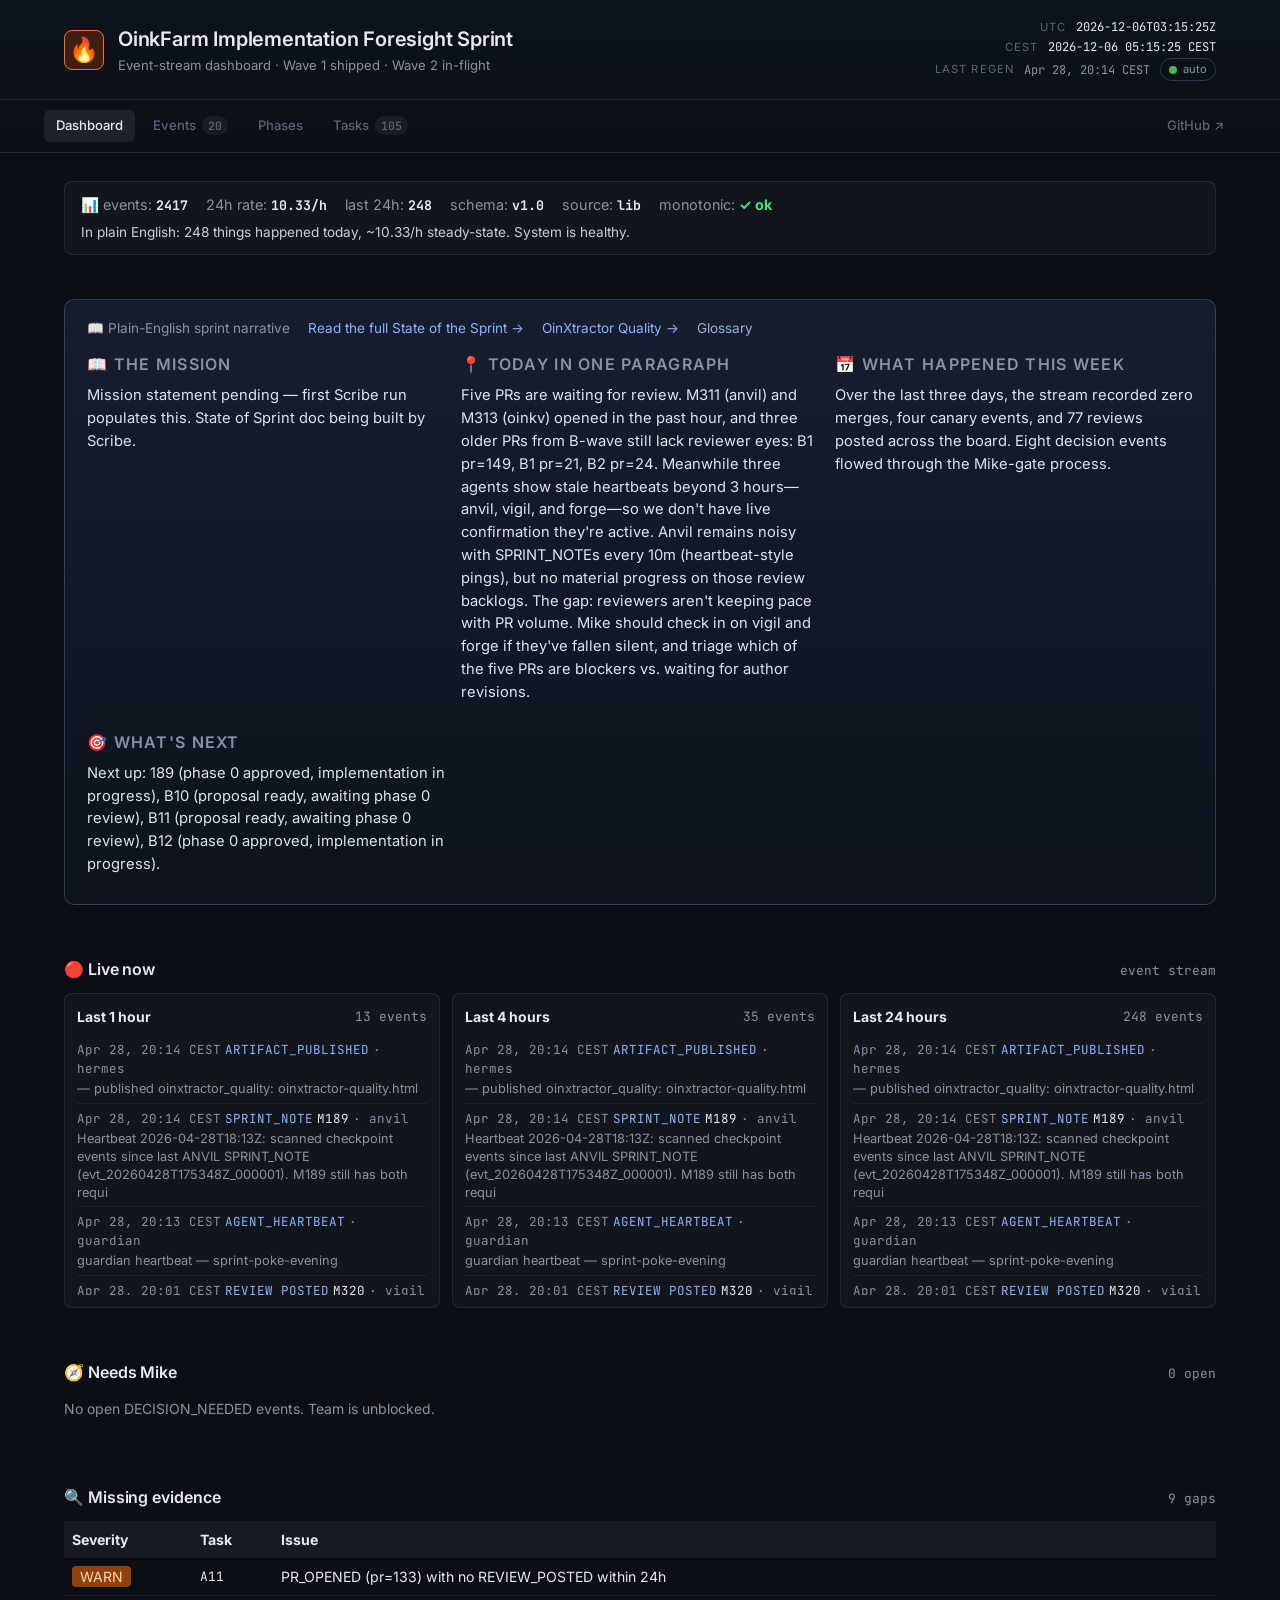
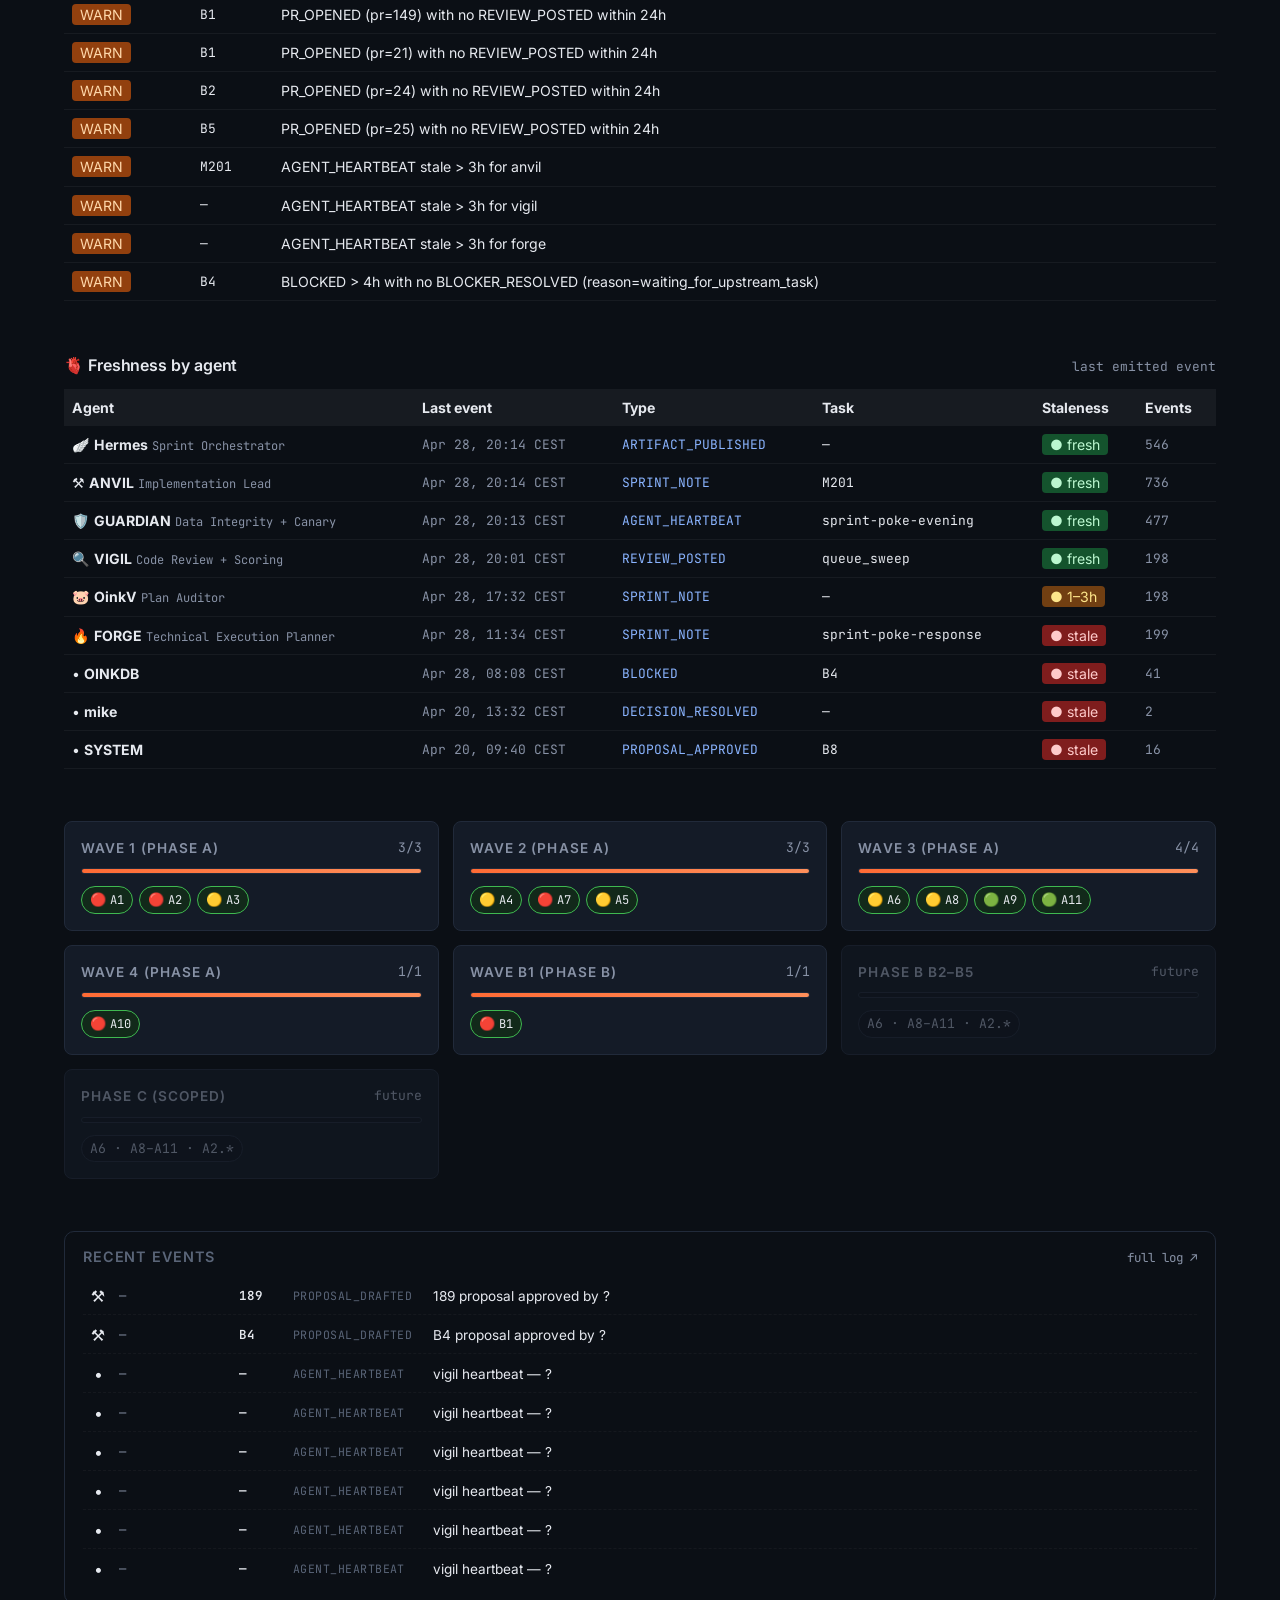
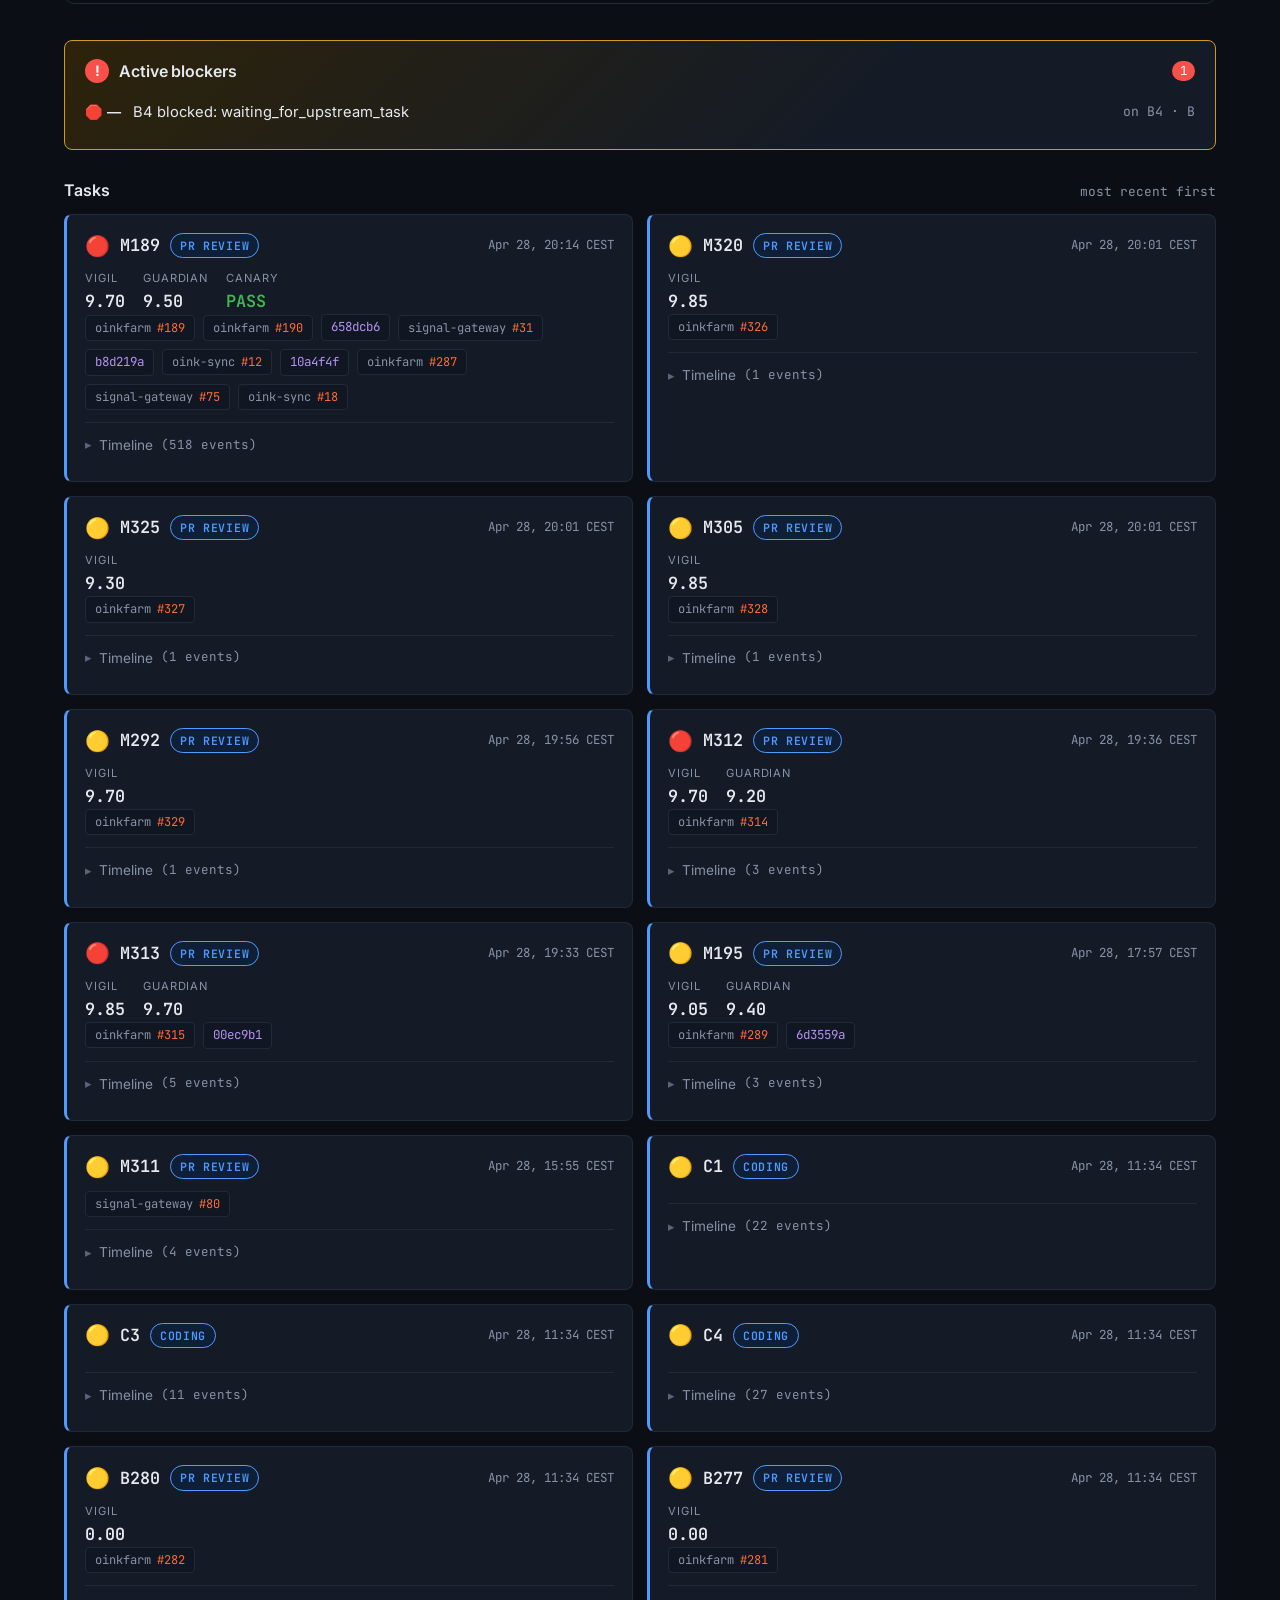
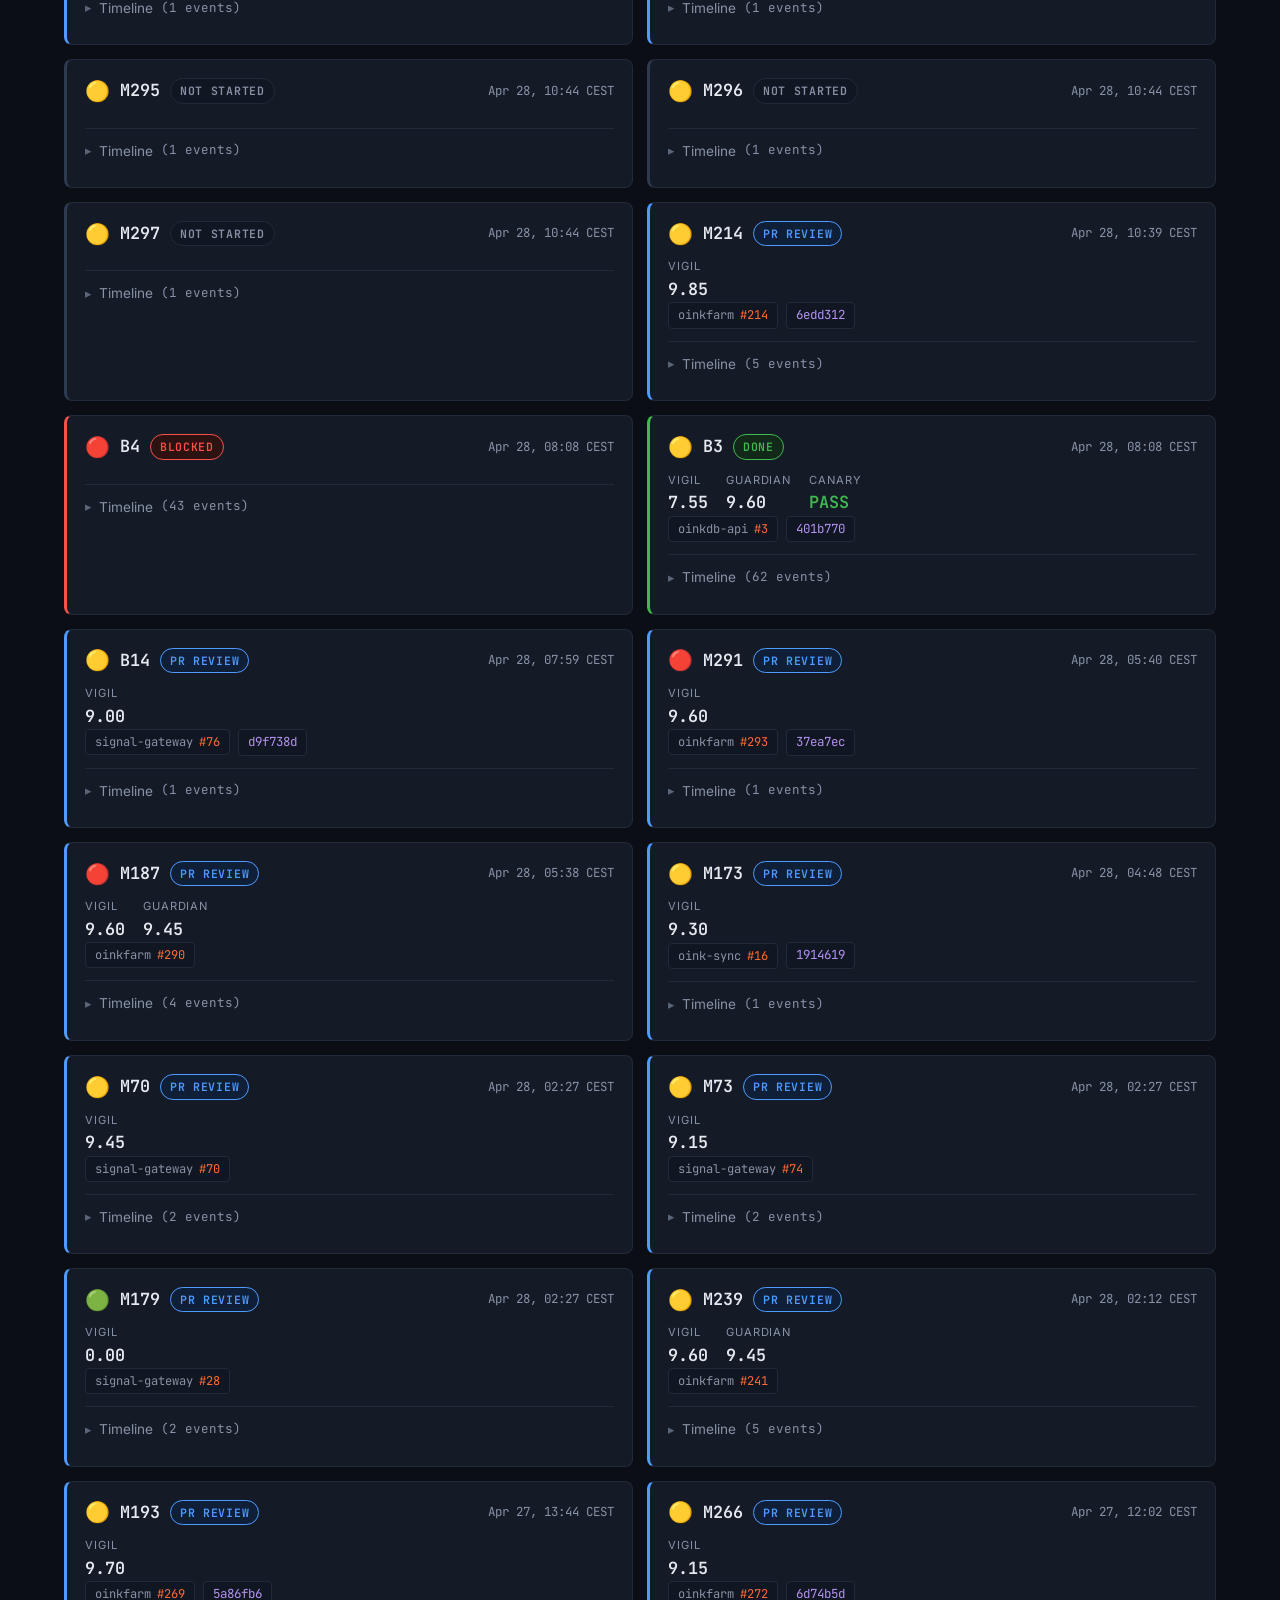
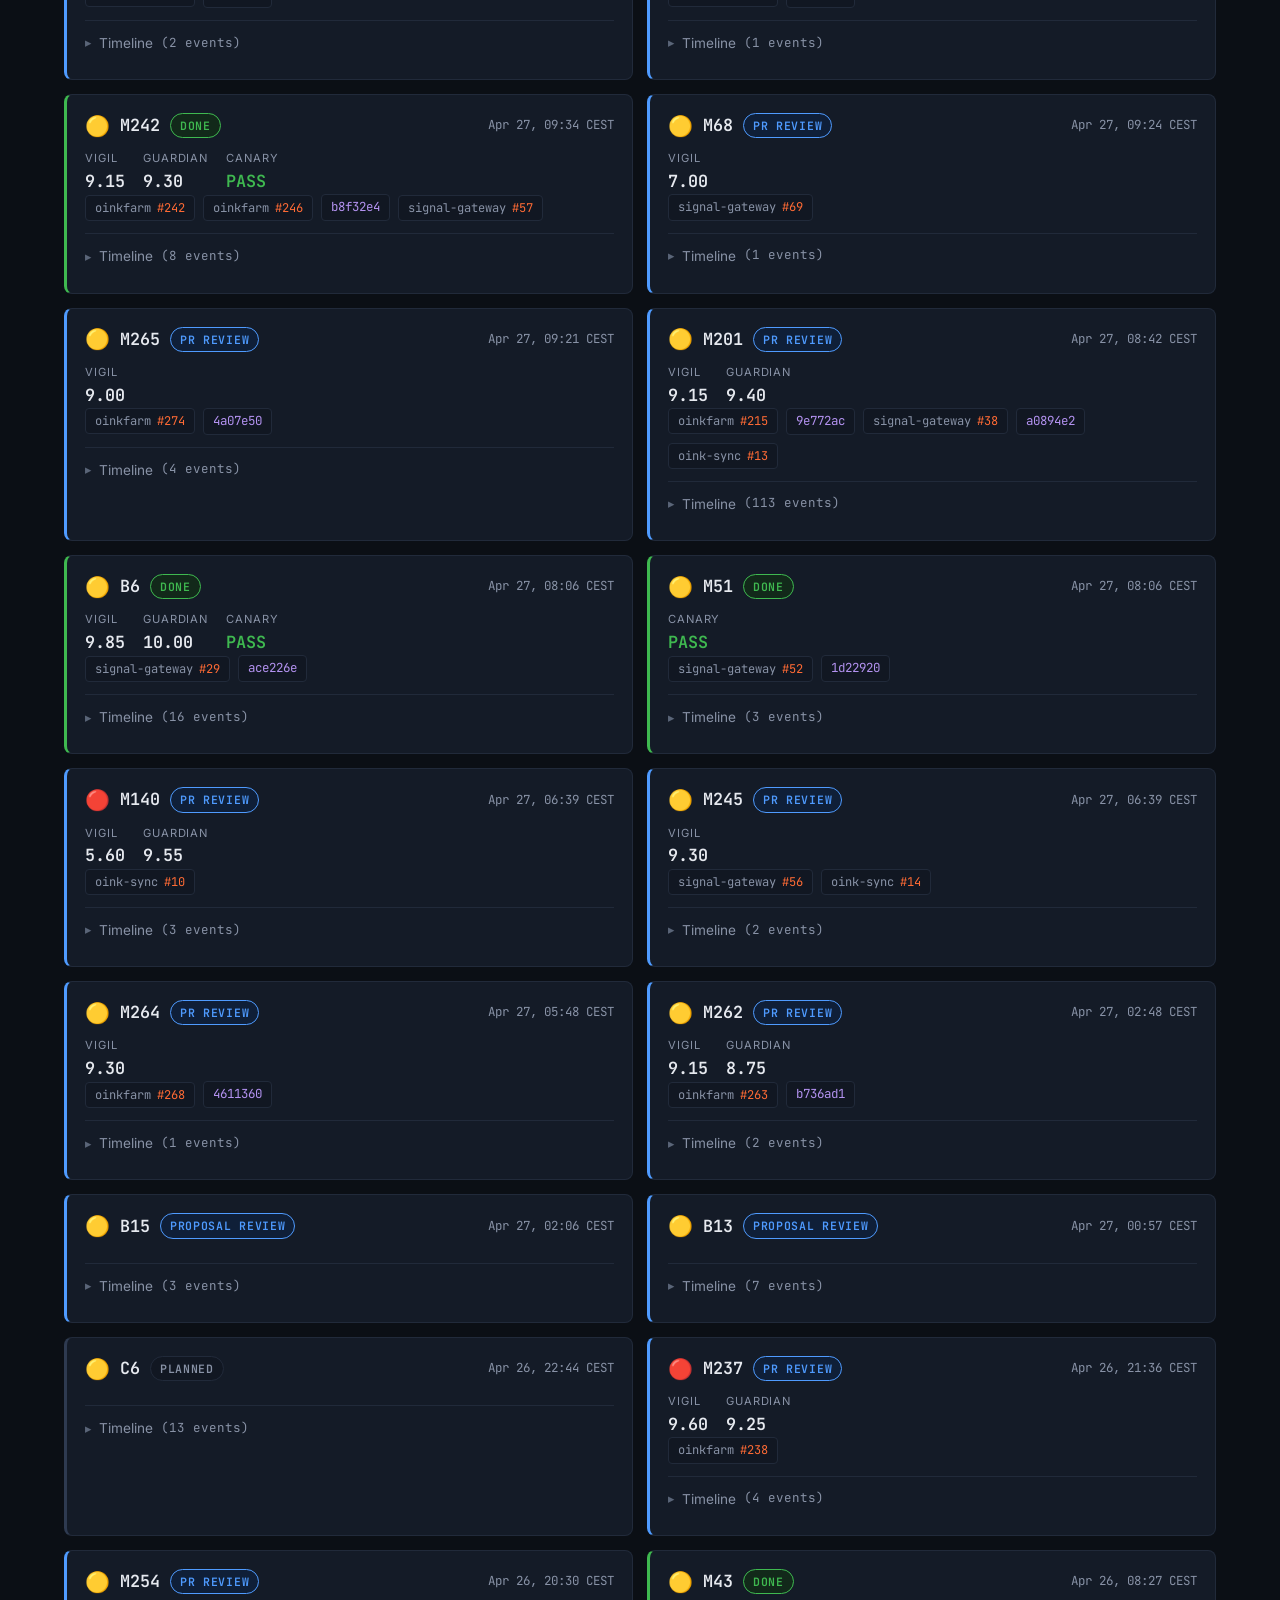
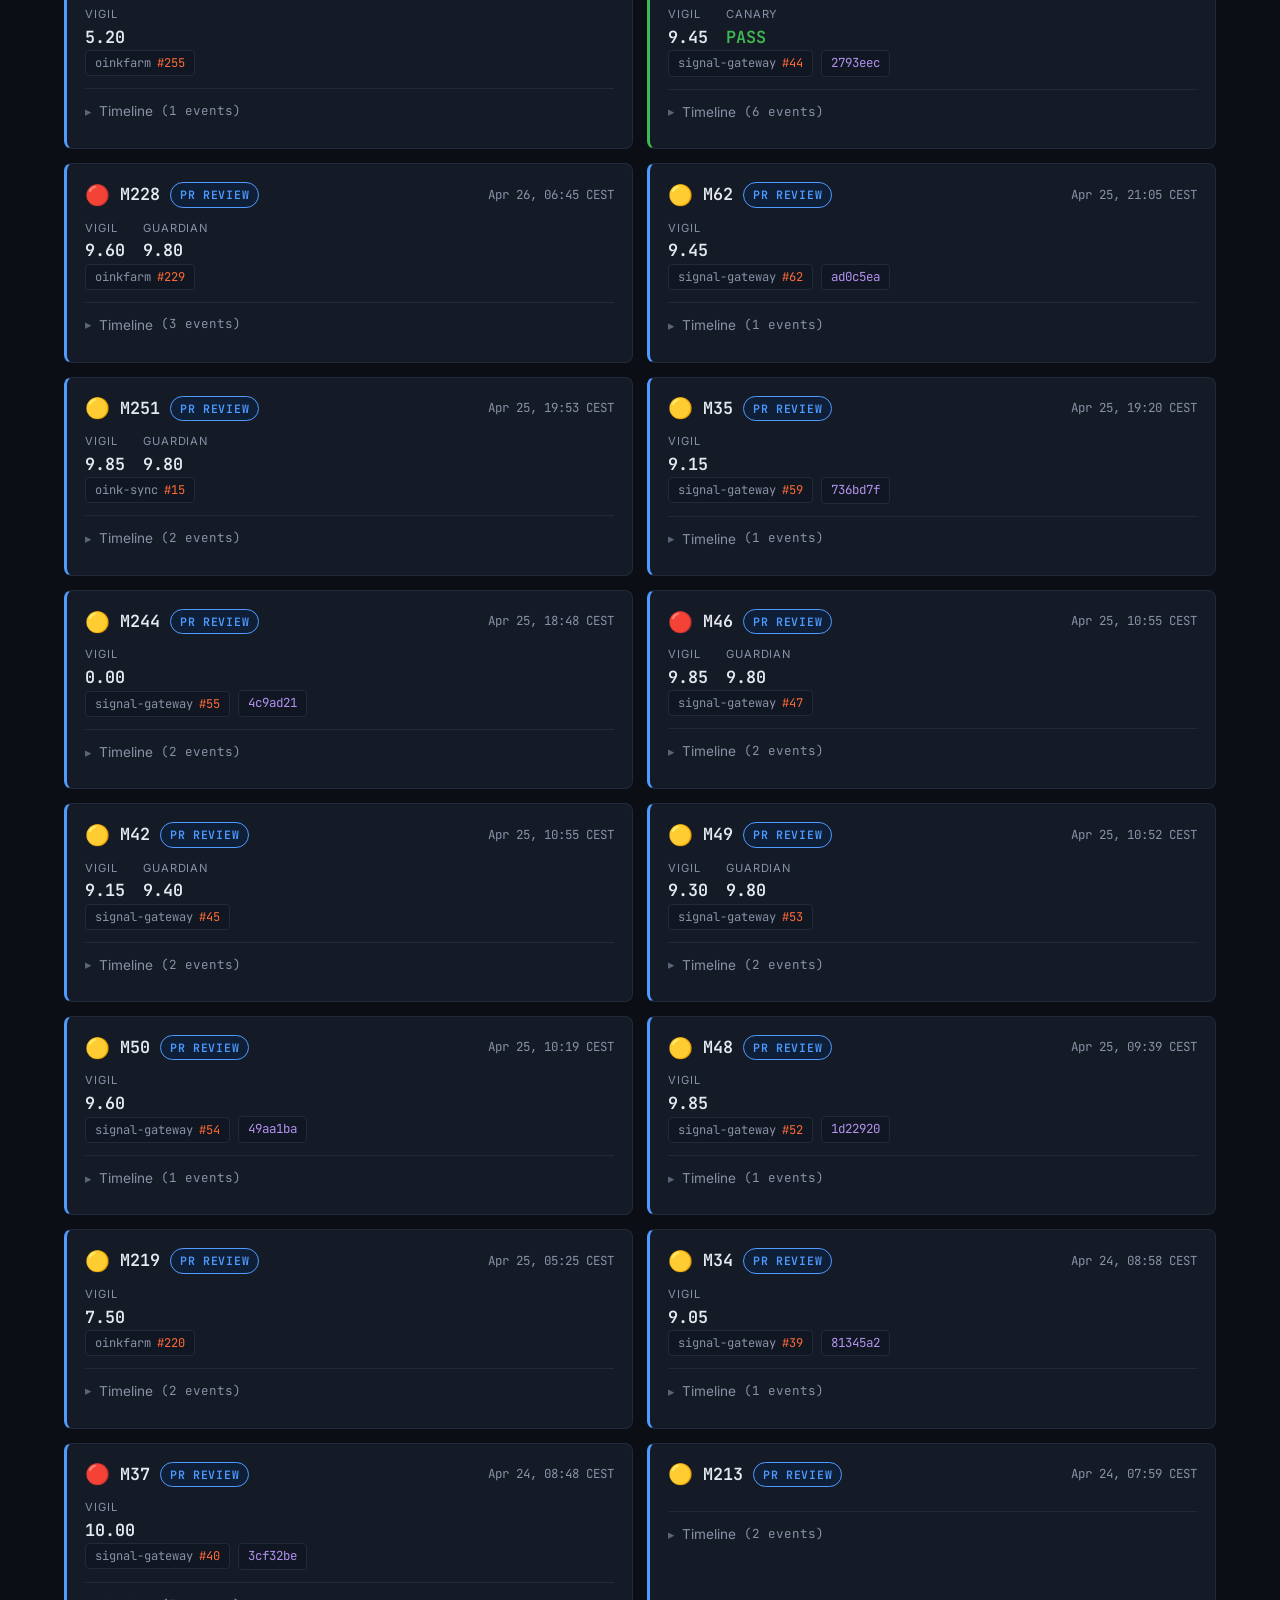
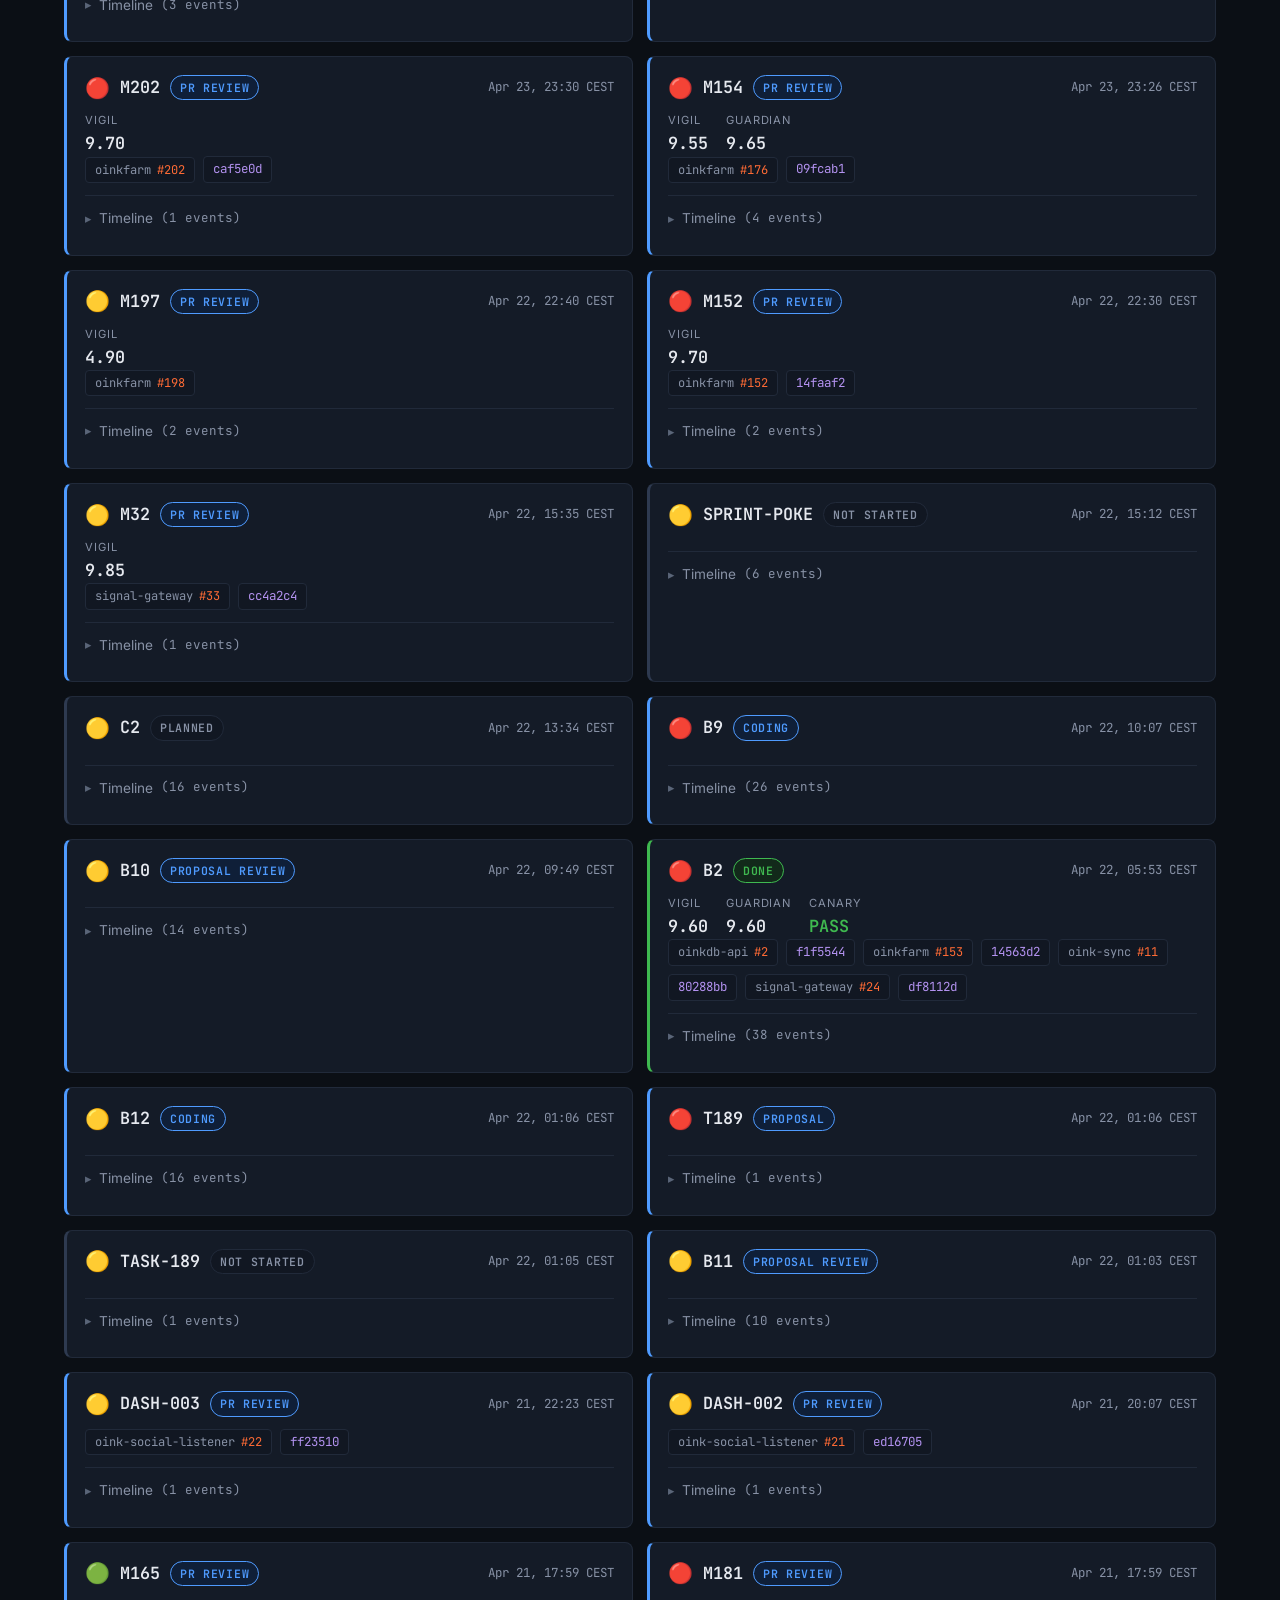
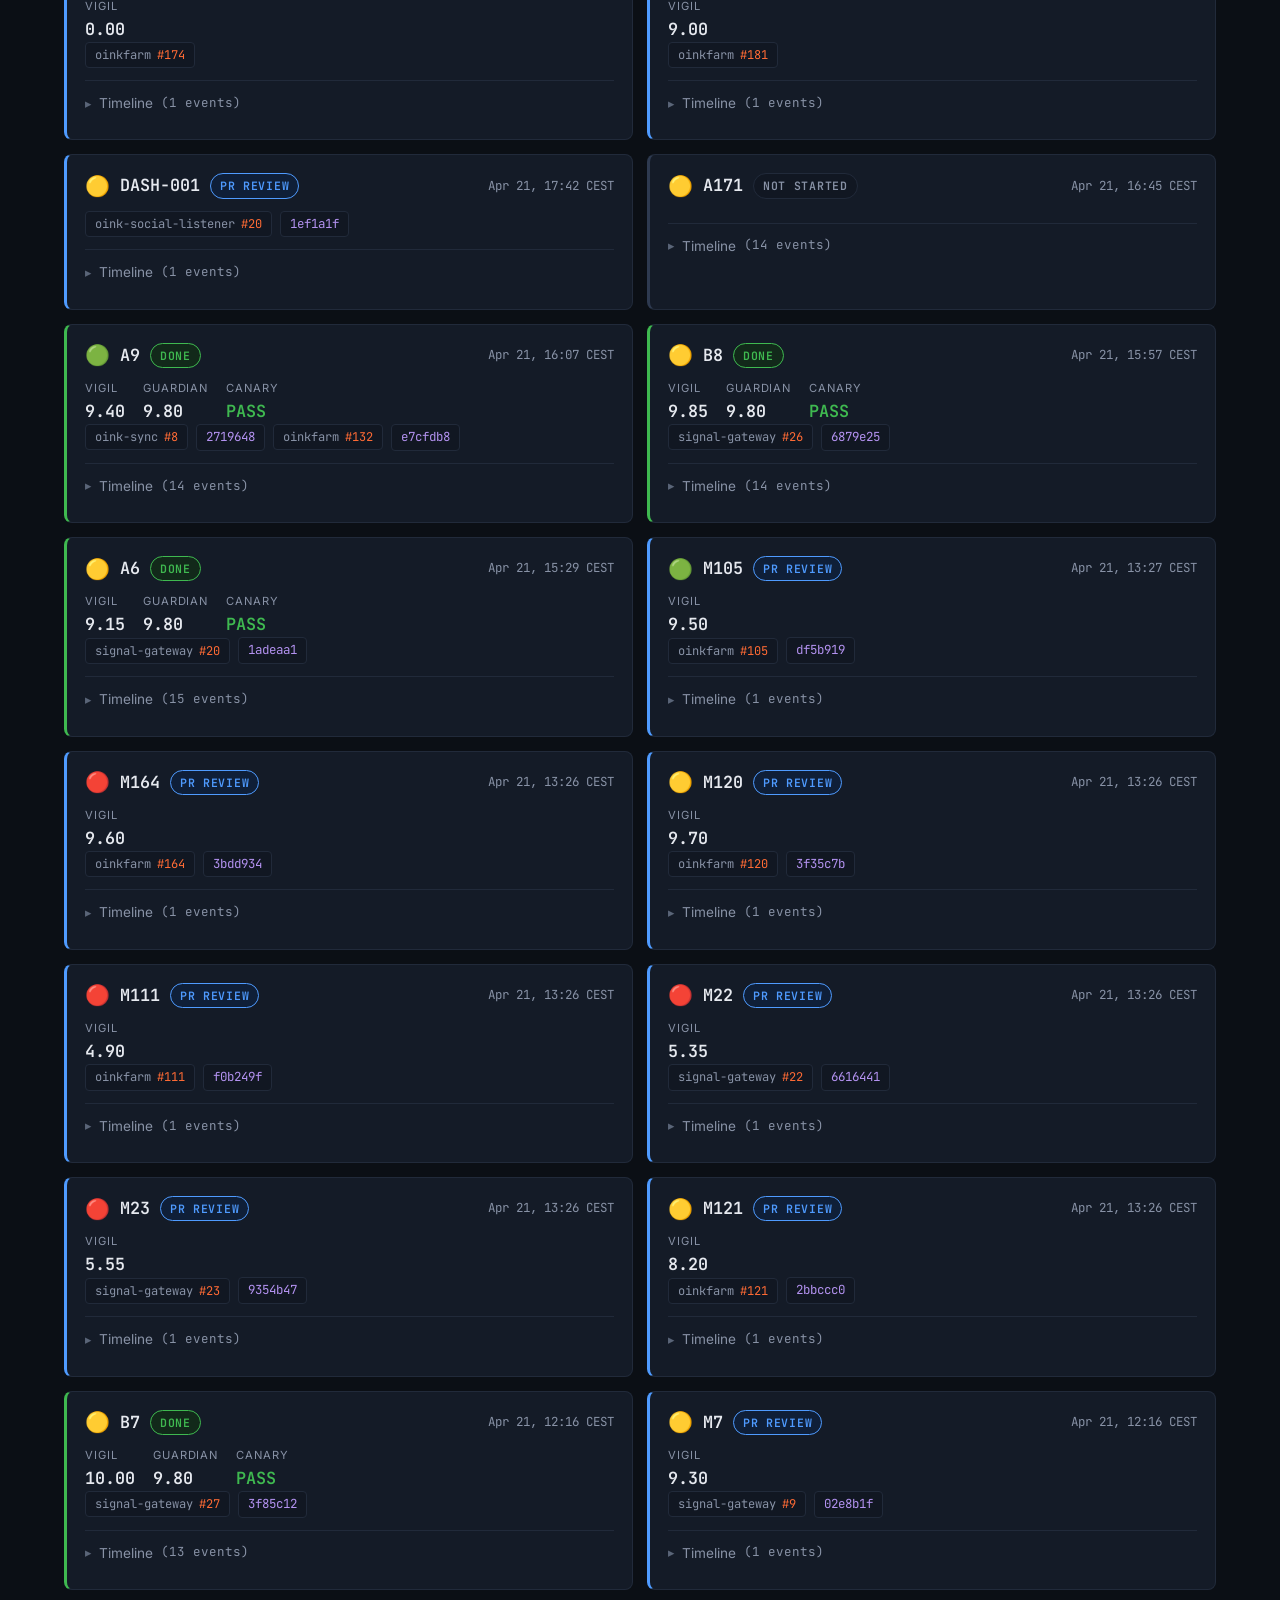
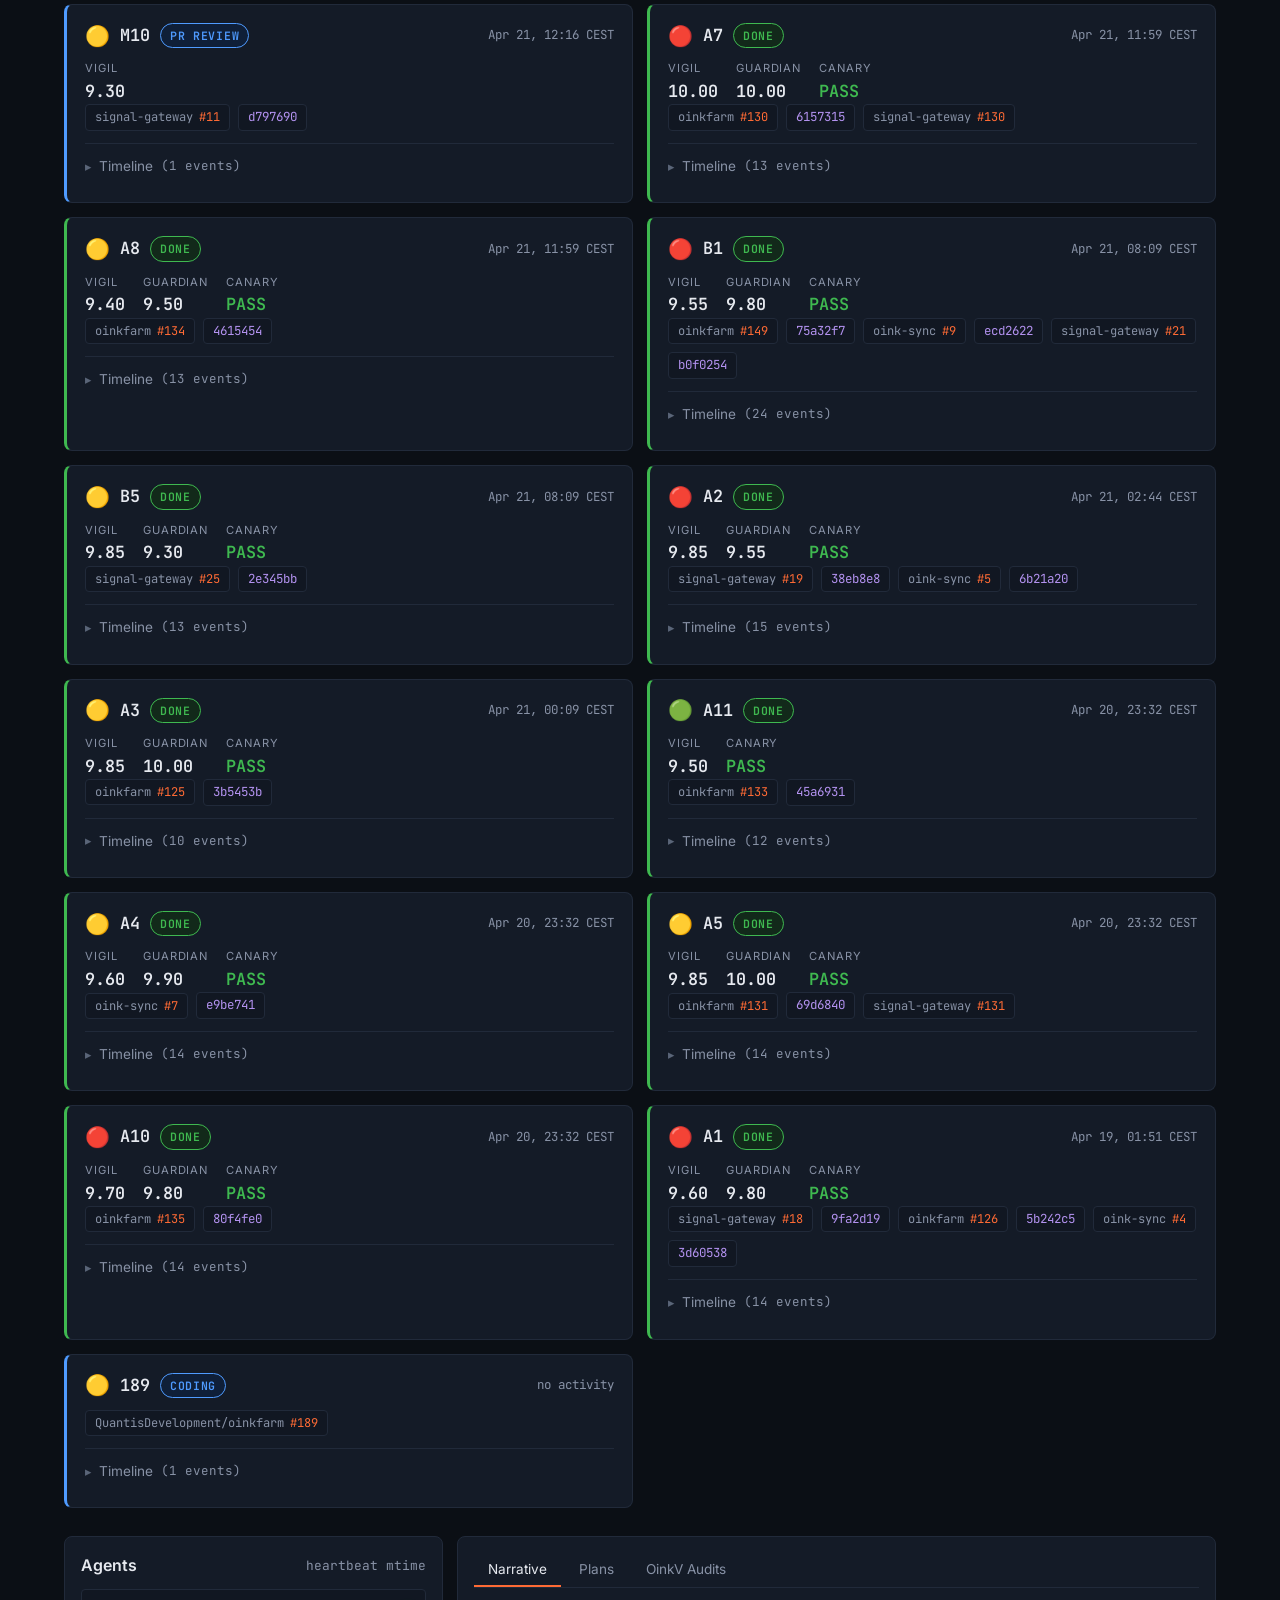
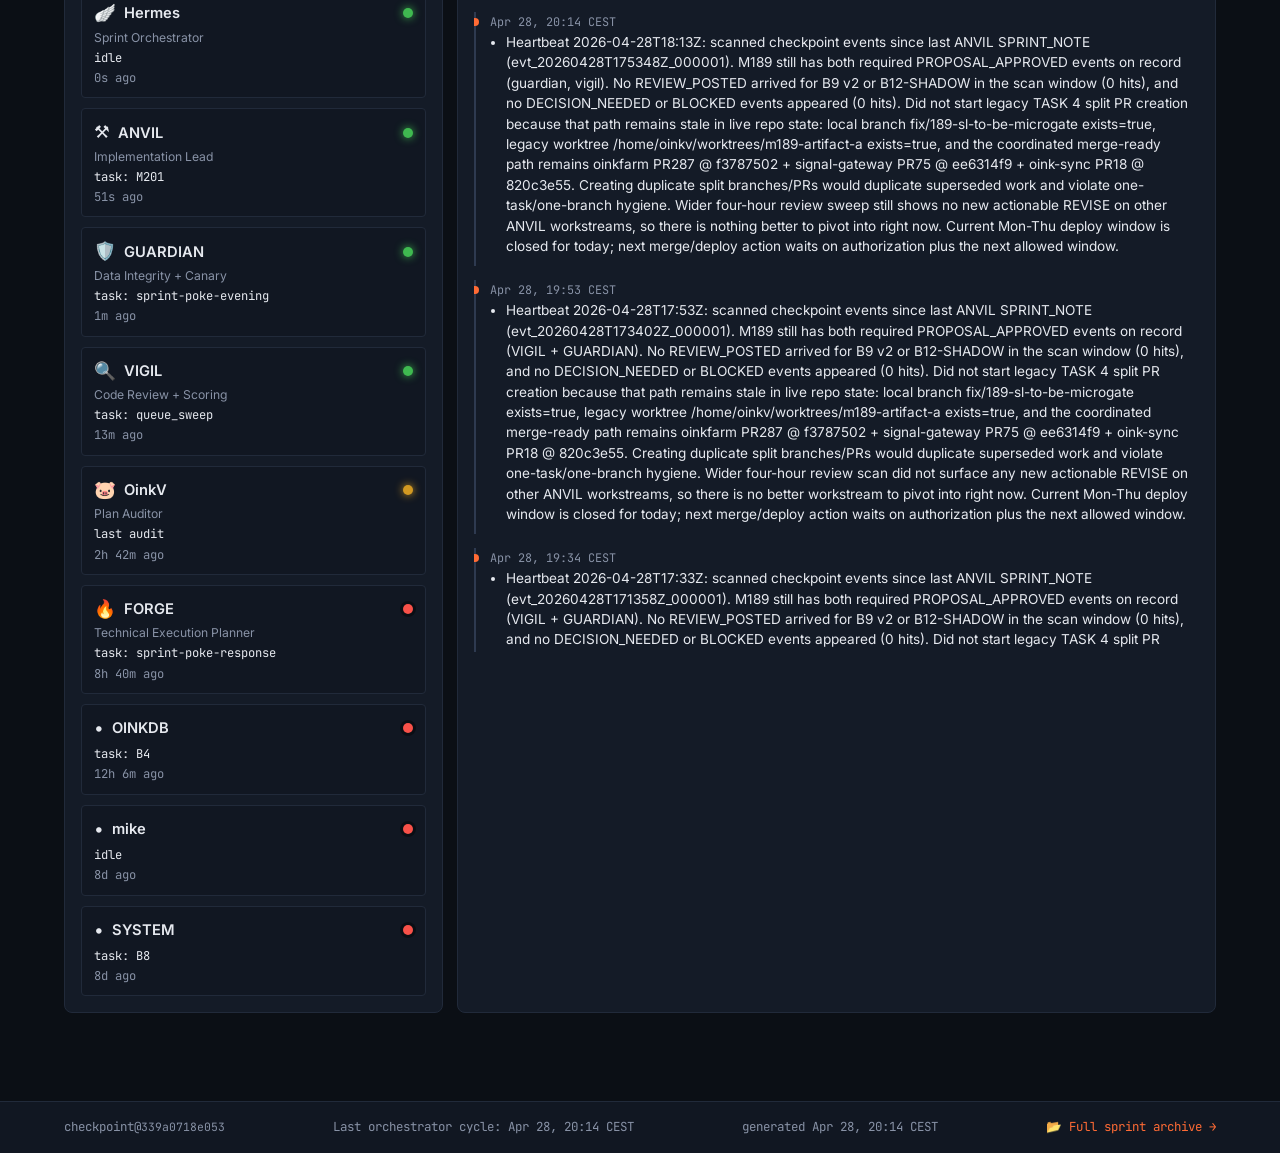
==== commit ff5c78e8: "auto: regen 2026-04-28T18:15Z (6 new files)" ====
--- a/docs/index.html
+++ b/docs/index.html
@@ -10,7 +10,7 @@
 <link href="https://fonts.googleapis.com/css2?family=Inter:wght@400;500;600;700&family=JetBrains+Mono:wght@400;500;600&display=swap" rel="stylesheet">
 <link rel="stylesheet" href="style.css">
 </head>
-<body data-generated="2026-04-28T17:58:47+00:00">
+<body data-generated="2026-04-28T18:14:59+00:00">
 
 <header class="topbar">
   <div class="topbar-inner">
@@ -24,15 +24,15 @@
     <div class="clock">
       <div class="clock-row">
         <span class="clock-label">UTC</span>
-        <span class="mono" id="clock-utc">2026-04-28T17:58:47+00:00</span>
+        <span class="mono" id="clock-utc">2026-04-28T18:14:59+00:00</span>
       </div>
       <div class="clock-row">
         <span class="clock-label">CEST</span>
-        <span class="mono" id="clock-cest">2026-04-28T19:58:47+02:00</span>
+        <span class="mono" id="clock-cest">2026-04-28T20:14:59+02:00</span>
       </div>
       <div class="clock-row muted">
         <span class="clock-label">last regen</span>
-        <span class="mono" id="last-regen">Apr 28, 19:58 CEST</span>
+        <span class="mono" id="last-regen">Apr 28, 20:14 CEST</span>
         <span class="refresh-pill" id="refresh-pill" title="auto-refreshes every 60s">
           <span class="dot dot-green"></span> auto
         </span>
@@ -44,7 +44,7 @@
       <a class="navlink navlink-active" href="#dashboard" data-nav="dashboard">Dashboard</a>
       <a class="navlink" href="#events" data-nav="events">Events <span class="nav-count mono">20</span></a>
       <a class="navlink" href="https://github.com/QuantisDevelopment/oinkfarm-sprint-checkpoint/tree/main/sprint-log/phases" target="_blank" rel="noopener">Phases</a>
-      <a class="navlink" href="https://github.com/QuantisDevelopment/oinkfarm-sprint-checkpoint/tree/main/sprint-log/tasks" target="_blank" rel="noopener">Tasks <span class="nav-count mono">102</span></a>
+      <a class="navlink" href="https://github.com/QuantisDevelopment/oinkfarm-sprint-checkpoint/tree/main/sprint-log/tasks" target="_blank" rel="noopener">Tasks <span class="nav-count mono">105</span></a>
       <a class="navlink navlink-ghost" href="https://github.com/QuantisDevelopment/oinkfarm-sprint-checkpoint" target="_blank" rel="noopener">GitHub ↗</a>
     </div>
   </nav>
@@ -57,9 +57,9 @@
 <!-- Events integrity ------------------------------------------------------- -->
 <section class="events-integrity" style="background:rgba(255,255,255,0.03);border:1px solid rgba(255,255,255,0.08);border-radius:8px;padding:12px 16px;margin-bottom:16px;">
   <div style="display:flex;gap:18px;flex-wrap:wrap;align-items:center;font-size:0.9rem;">
-    <div><span class="muted">📊 events:</span> <strong class="mono">2411</strong></div>
-    <div><span class="muted">24h rate:</span> <strong class="mono">10.21/h</strong></div>
-    <div><span class="muted">last 24h:</span> <strong class="mono">245</strong></div>
+    <div><span class="muted">📊 events:</span> <strong class="mono">2417</strong></div>
+    <div><span class="muted">24h rate:</span> <strong class="mono">10.33/h</strong></div>
+    <div><span class="muted">last 24h:</span> <strong class="mono">248</strong></div>
     <div><span class="muted">schema:</span> <strong class="mono">v1.0</strong></div>
     <div><span class="muted">source:</span> <strong class="mono">lib</strong></div>
     <div>
@@ -68,7 +68,7 @@
     </div>
   </div>
   <div class="integrity-human" style="margin-top:6px;font-size:0.85rem;color:#c6d0e0;">
-    In plain English: 245 things happened today, ~10.21/h steady-state. System is healthy.
+    In plain English: 248 things happened today, ~10.33/h steady-state. System is healthy.
   </div>
 </section>
 
@@ -98,7 +98,7 @@
     </div>
     <div class="narrative-cell">
       <h3 style="margin:0 0 8px 0;font-size:1.0rem;">📅 What happened this week</h3>
-      <div style="margin:0;font-size:0.92rem;line-height:1.55;color:#dce5f2;"><p style="margin:0 0 10px 0;">Over the last three days, the stream recorded zero merges, four canary events, and 74 reviews posted across the board. Eight decision events flowed through the Mike-gate process.</p></div>
+      <div style="margin:0;font-size:0.92rem;line-height:1.55;color:#dce5f2;"><p style="margin:0 0 10px 0;">Over the last three days, the stream recorded zero merges, four canary events, and 77 reviews posted across the board. Eight decision events flowed through the Mike-gate process.</p></div>
     </div>
     <div class="narrative-cell">
       <h3 style="margin:0 0 8px 0;font-size:1.0rem;">🎯 What's next</h3>
@@ -117,9 +117,57 @@
     <div class="live-bucket" style="background:rgba(255,255,255,0.03);border:1px solid rgba(255,255,255,0.08);border-radius:8px;padding:12px;">
       <div style="display:flex;justify-content:space-between;align-items:center;margin-bottom:8px;">
         <strong>Last 1 hour</strong>
-        <span class="mono muted">8 events</span>
+        <span class="mono muted">13 events</span>
       </div>
         <ol style="list-style:none;padding:0;margin:0;max-height:260px;overflow-y:auto;">
+          <li style="padding:5px 0;border-bottom:1px solid rgba(255,255,255,0.05);font-size:0.85rem;line-height:1.4;">
+            <div>
+              <span class="mono muted">Apr 28, 20:14 CEST</span>
+              <span class="mono" style="color:#8ab4ff;">ARTIFACT_PUBLISHED</span>
+              <span class="muted mono">· hermes</span>
+            </div>
+            <div class="muted" style="font-size:0.8rem;margin-top:2px;">— published oinxtractor_quality: oinxtractor-quality.html</div>
+          </li>
+          <li style="padding:5px 0;border-bottom:1px solid rgba(255,255,255,0.05);font-size:0.85rem;line-height:1.4;">
+            <div>
+              <span class="mono muted">Apr 28, 20:14 CEST</span>
+              <span class="mono" style="color:#8ab4ff;">SPRINT_NOTE</span>
+<span class="mono">M189</span>              <span class="muted mono">· anvil</span>
+            </div>
+            <div class="muted" style="font-size:0.8rem;margin-top:2px;">Heartbeat 2026-04-28T18:13Z: scanned checkpoint events since last ANVIL SPRINT_NOTE (evt_20260428T175348Z_000001). M189 still has both requi</div>
+          </li>
+          <li style="padding:5px 0;border-bottom:1px solid rgba(255,255,255,0.05);font-size:0.85rem;line-height:1.4;">
+            <div>
+              <span class="mono muted">Apr 28, 20:13 CEST</span>
+              <span class="mono" style="color:#8ab4ff;">AGENT_HEARTBEAT</span>
+              <span class="muted mono">· guardian</span>
+            </div>
+            <div class="muted" style="font-size:0.8rem;margin-top:2px;">guardian heartbeat — sprint-poke-evening</div>
+          </li>
+          <li style="padding:5px 0;border-bottom:1px solid rgba(255,255,255,0.05);font-size:0.85rem;line-height:1.4;">
+            <div>
+              <span class="mono muted">Apr 28, 20:01 CEST</span>
+              <span class="mono" style="color:#8ab4ff;">REVIEW_POSTED</span>
+<span class="mono">M320</span>              <span class="muted mono">· vigil</span>
+            </div>
+            <div class="muted" style="font-size:0.8rem;margin-top:2px;">M320 review by vigil — PASS (9.85)</div>
+          </li>
+          <li style="padding:5px 0;border-bottom:1px solid rgba(255,255,255,0.05);font-size:0.85rem;line-height:1.4;">
+            <div>
+              <span class="mono muted">Apr 28, 20:01 CEST</span>
+              <span class="mono" style="color:#8ab4ff;">REVIEW_POSTED</span>
+<span class="mono">M325</span>              <span class="muted mono">· vigil</span>
+            </div>
+            <div class="muted" style="font-size:0.8rem;margin-top:2px;">M325 review by vigil — PASS (9.3)</div>
+          </li>
+          <li style="padding:5px 0;border-bottom:1px solid rgba(255,255,255,0.05);font-size:0.85rem;line-height:1.4;">
+            <div>
+              <span class="mono muted">Apr 28, 20:01 CEST</span>
+              <span class="mono" style="color:#8ab4ff;">REVIEW_POSTED</span>
+<span class="mono">M305</span>              <span class="muted mono">· vigil</span>
+            </div>
+            <div class="muted" style="font-size:0.8rem;margin-top:2px;">M305 review by vigil — PASS (9.85)</div>
+          </li>
           <li style="padding:5px 0;border-bottom:1px solid rgba(255,255,255,0.05);font-size:0.85rem;line-height:1.4;">
             <div>
               <span class="mono muted">Apr 28, 19:58 CEST</span>
@@ -176,14 +224,6 @@
             </div>
             <div class="muted" style="font-size:0.8rem;margin-top:2px;">guardian heartbeat — starting-PR315-review</div>
           </li>
-          <li style="padding:5px 0;border-bottom:1px solid rgba(255,255,255,0.05);font-size:0.85rem;line-height:1.4;">
-            <div>
-              <span class="mono muted">Apr 28, 19:13 CEST</span>
-              <span class="mono" style="color:#8ab4ff;">SPRINT_NOTE</span>
-<span class="mono">M189</span>              <span class="muted mono">· anvil</span>
-            </div>
-            <div class="muted" style="font-size:0.8rem;margin-top:2px;">Heartbeat 2026-04-28T17:13Z: scanned checkpoint events since last ANVIL SPRINT_NOTE (evt_20260428T165347Z_000001). M189 still has both requi</div>
-          </li>
         </ol>
     </div>
     <div class="live-bucket" style="background:rgba(255,255,255,0.03);border:1px solid rgba(255,255,255,0.08);border-radius:8px;padding:12px;">
@@ -192,6 +232,54 @@
         <span class="mono muted">35 events</span>
       </div>
         <ol style="list-style:none;padding:0;margin:0;max-height:260px;overflow-y:auto;">
+          <li style="padding:5px 0;border-bottom:1px solid rgba(255,255,255,0.05);font-size:0.85rem;line-height:1.4;">
+            <div>
+              <span class="mono muted">Apr 28, 20:14 CEST</span>
+              <span class="mono" style="color:#8ab4ff;">ARTIFACT_PUBLISHED</span>
+              <span class="muted mono">· hermes</span>
+            </div>
+            <div class="muted" style="font-size:0.8rem;margin-top:2px;">— published oinxtractor_quality: oinxtractor-quality.html</div>
+          </li>
+          <li style="padding:5px 0;border-bottom:1px solid rgba(255,255,255,0.05);font-size:0.85rem;line-height:1.4;">
+            <div>
+              <span class="mono muted">Apr 28, 20:14 CEST</span>
+              <span class="mono" style="color:#8ab4ff;">SPRINT_NOTE</span>
+<span class="mono">M189</span>              <span class="muted mono">· anvil</span>
+            </div>
+            <div class="muted" style="font-size:0.8rem;margin-top:2px;">Heartbeat 2026-04-28T18:13Z: scanned checkpoint events since last ANVIL SPRINT_NOTE (evt_20260428T175348Z_000001). M189 still has both requi</div>
+          </li>
+          <li style="padding:5px 0;border-bottom:1px solid rgba(255,255,255,0.05);font-size:0.85rem;line-height:1.4;">
+            <div>
+              <span class="mono muted">Apr 28, 20:13 CEST</span>
+              <span class="mono" style="color:#8ab4ff;">AGENT_HEARTBEAT</span>
+              <span class="muted mono">· guardian</span>
+            </div>
+            <div class="muted" style="font-size:0.8rem;margin-top:2px;">guardian heartbeat — sprint-poke-evening</div>
+          </li>
+          <li style="padding:5px 0;border-bottom:1px solid rgba(255,255,255,0.05);font-size:0.85rem;line-height:1.4;">
+            <div>
+              <span class="mono muted">Apr 28, 20:01 CEST</span>
+              <span class="mono" style="color:#8ab4ff;">REVIEW_POSTED</span>
+<span class="mono">M320</span>              <span class="muted mono">· vigil</span>
+            </div>
+            <div class="muted" style="font-size:0.8rem;margin-top:2px;">M320 review by vigil — PASS (9.85)</div>
+          </li>
+          <li style="padding:5px 0;border-bottom:1px solid rgba(255,255,255,0.05);font-size:0.85rem;line-height:1.4;">
+            <div>
+              <span class="mono muted">Apr 28, 20:01 CEST</span>
+              <span class="mono" style="color:#8ab4ff;">REVIEW_POSTED</span>
+<span class="mono">M325</span>              <span class="muted mono">· vigil</span>
+            </div>
+            <div class="muted" style="font-size:0.8rem;margin-top:2px;">M325 review by vigil — PASS (9.3)</div>
+          </li>
+          <li style="padding:5px 0;border-bottom:1px solid rgba(255,255,255,0.05);font-size:0.85rem;line-height:1.4;">
+            <div>
+              <span class="mono muted">Apr 28, 20:01 CEST</span>
+              <span class="mono" style="color:#8ab4ff;">REVIEW_POSTED</span>
+<span class="mono">M305</span>              <span class="muted mono">· vigil</span>
+            </div>
+            <div class="muted" style="font-size:0.8rem;margin-top:2px;">M305 review by vigil — PASS (9.85)</div>
+          </li>
           <li style="padding:5px 0;border-bottom:1px solid rgba(255,255,255,0.05);font-size:0.85rem;line-height:1.4;">
             <div>
               <span class="mono muted">Apr 28, 19:58 CEST</span>
@@ -344,33 +432,17 @@
             </div>
             <div class="muted" style="font-size:0.8rem;margin-top:2px;">Heartbeat 2026-04-28T15:13Z: scanned checkpoint events since last ANVIL SPRINT_NOTE (evt_20260428T145347Z_000001). M189 still has both requi</div>
           </li>
+        </ol>
+    </div>
+    <div class="live-bucket" style="background:rgba(255,255,255,0.03);border:1px solid rgba(255,255,255,0.08);border-radius:8px;padding:12px;">
+      <div style="display:flex;justify-content:space-between;align-items:center;margin-bottom:8px;">
+        <strong>Last 24 hours</strong>
+        <span class="mono muted">248 events</span>
+      </div>
+        <ol style="list-style:none;padding:0;margin:0;max-height:260px;overflow-y:auto;">
           <li style="padding:5px 0;border-bottom:1px solid rgba(255,255,255,0.05);font-size:0.85rem;line-height:1.4;">
             <div>
-              <span class="mono muted">Apr 28, 17:06 CEST</span>
-              <span class="mono" style="color:#8ab4ff;">SPRINT_NOTE</span>
-              <span class="muted mono">· oinkv</span>
-            </div>
-            <div class="muted" style="font-size:0.8rem;margin-top:2px;"></div>
-          </li>
-          <li style="padding:5px 0;border-bottom:1px solid rgba(255,255,255,0.05);font-size:0.85rem;line-height:1.4;">
-            <div>
-              <span class="mono muted">Apr 28, 17:04 CEST</span>
-              <span class="mono" style="color:#8ab4ff;">AGENT_HEARTBEAT</span>
-              <span class="muted mono">· guardian</span>
-            </div>
-            <div class="muted" style="font-size:0.8rem;margin-top:2px;">guardian heartbeat — sprint-poke-ack-2026-04-28T1504Z</div>
-          </li>
-          <li style="padding:5px 0;border-bottom:1px solid rgba(255,255,255,0.05);font-size:0.85rem;line-height:1.4;">
-            <div>
-              <span class="mono muted">Apr 28, 16:53 CEST</span>
-              <span class="mono" style="color:#8ab4ff;">SPRINT_NOTE</span>
-<span class="mono">M189</span>              <span class="muted mono">· anvil</span>
-            </div>
-            <div class="muted" style="font-size:0.8rem;margin-top:2px;">Heartbeat 2026-04-28T14:53Z: scanned checkpoint events since last ANVIL SPRINT_NOTE (evt_20260428T143626Z_000001). M189 still has both requi</div>
-          </li>
-          <li style="padding:5px 0;border-bottom:1px solid rgba(255,255,255,0.05);font-size:0.85rem;line-height:1.4;">
-            <div>
-              <span class="mono muted">Apr 28, 16:49 CEST</span>
+              <span class="mono muted">Apr 28, 20:14 CEST</span>
               <span class="mono" style="color:#8ab4ff;">ARTIFACT_PUBLISHED</span>
               <span class="muted mono">· hermes</span>
             </div>
@@ -378,28 +450,44 @@
           </li>
           <li style="padding:5px 0;border-bottom:1px solid rgba(255,255,255,0.05);font-size:0.85rem;line-height:1.4;">
             <div>
-              <span class="mono muted">Apr 28, 16:40 CEST</span>
+              <span class="mono muted">Apr 28, 20:14 CEST</span>
               <span class="mono" style="color:#8ab4ff;">SPRINT_NOTE</span>
-              <span class="muted mono">· oinkv</span>
+<span class="mono">M189</span>              <span class="muted mono">· anvil</span>
             </div>
-            <div class="muted" style="font-size:0.8rem;margin-top:2px;"></div>
+            <div class="muted" style="font-size:0.8rem;margin-top:2px;">Heartbeat 2026-04-28T18:13Z: scanned checkpoint events since last ANVIL SPRINT_NOTE (evt_20260428T175348Z_000001). M189 still has both requi</div>
           </li>
           <li style="padding:5px 0;border-bottom:1px solid rgba(255,255,255,0.05);font-size:0.85rem;line-height:1.4;">
             <div>
-              <span class="mono muted">Apr 28, 16:36 CEST</span>
-              <span class="mono" style="color:#8ab4ff;">SPRINT_NOTE</span>
-<span class="mono">M189</span>              <span class="muted mono">· anvil</span>
+              <span class="mono muted">Apr 28, 20:13 CEST</span>
+              <span class="mono" style="color:#8ab4ff;">AGENT_HEARTBEAT</span>
+              <span class="muted mono">· guardian</span>
             </div>
-            <div class="muted" style="font-size:0.8rem;margin-top:2px;">Heartbeat 2026-04-28T14:33Z: scanned checkpoint events since last ANVIL SPRINT_NOTE (evt_20260428T141614Z_000001). M189 still has both requi</div>
+            <div class="muted" style="font-size:0.8rem;margin-top:2px;">guardian heartbeat — sprint-poke-evening</div>
           </li>
-        </ol>
-    </div>
-    <div class="live-bucket" style="background:rgba(255,255,255,0.03);border:1px solid rgba(255,255,255,0.08);border-radius:8px;padding:12px;">
-      <div style="display:flex;justify-content:space-between;align-items:center;margin-bottom:8px;">
-        <strong>Last 24 hours</strong>
-        <span class="mono muted">245 events</span>
-      </div>
-        <ol style="list-style:none;padding:0;margin:0;max-height:260px;overflow-y:auto;">
+          <li style="padding:5px 0;border-bottom:1px solid rgba(255,255,255,0.05);font-size:0.85rem;line-height:1.4;">
+            <div>
+              <span class="mono muted">Apr 28, 20:01 CEST</span>
+              <span class="mono" style="color:#8ab4ff;">REVIEW_POSTED</span>
+<span class="mono">M320</span>              <span class="muted mono">· vigil</span>
+            </div>
+            <div class="muted" style="font-size:0.8rem;margin-top:2px;">M320 review by vigil — PASS (9.85)</div>
+          </li>
+          <li style="padding:5px 0;border-bottom:1px solid rgba(255,255,255,0.05);font-size:0.85rem;line-height:1.4;">
+            <div>
+              <span class="mono muted">Apr 28, 20:01 CEST</span>
+              <span class="mono" style="color:#8ab4ff;">REVIEW_POSTED</span>
+<span class="mono">M325</span>              <span class="muted mono">· vigil</span>
+            </div>
+            <div class="muted" style="font-size:0.8rem;margin-top:2px;">M325 review by vigil — PASS (9.3)</div>
+          </li>
+          <li style="padding:5px 0;border-bottom:1px solid rgba(255,255,255,0.05);font-size:0.85rem;line-height:1.4;">
+            <div>
+              <span class="mono muted">Apr 28, 20:01 CEST</span>
+              <span class="mono" style="color:#8ab4ff;">REVIEW_POSTED</span>
+<span class="mono">M305</span>              <span class="muted mono">· vigil</span>
+            </div>
+            <div class="muted" style="font-size:0.8rem;margin-top:2px;">M305 review by vigil — PASS (9.85)</div>
+          </li>
           <li style="padding:5px 0;border-bottom:1px solid rgba(255,255,255,0.05);font-size:0.85rem;line-height:1.4;">
             <div>
               <span class="mono muted">Apr 28, 19:58 CEST</span>
@@ -552,54 +640,6 @@
             </div>
             <div class="muted" style="font-size:0.8rem;margin-top:2px;">Heartbeat 2026-04-28T15:13Z: scanned checkpoint events since last ANVIL SPRINT_NOTE (evt_20260428T145347Z_000001). M189 still has both requi</div>
           </li>
-          <li style="padding:5px 0;border-bottom:1px solid rgba(255,255,255,0.05);font-size:0.85rem;line-height:1.4;">
-            <div>
-              <span class="mono muted">Apr 28, 17:06 CEST</span>
-              <span class="mono" style="color:#8ab4ff;">SPRINT_NOTE</span>
-              <span class="muted mono">· oinkv</span>
-            </div>
-            <div class="muted" style="font-size:0.8rem;margin-top:2px;"></div>
-          </li>
-          <li style="padding:5px 0;border-bottom:1px solid rgba(255,255,255,0.05);font-size:0.85rem;line-height:1.4;">
-            <div>
-              <span class="mono muted">Apr 28, 17:04 CEST</span>
-              <span class="mono" style="color:#8ab4ff;">AGENT_HEARTBEAT</span>
-              <span class="muted mono">· guardian</span>
-            </div>
-            <div class="muted" style="font-size:0.8rem;margin-top:2px;">guardian heartbeat — sprint-poke-ack-2026-04-28T1504Z</div>
-          </li>
-          <li style="padding:5px 0;border-bottom:1px solid rgba(255,255,255,0.05);font-size:0.85rem;line-height:1.4;">
-            <div>
-              <span class="mono muted">Apr 28, 16:53 CEST</span>
-              <span class="mono" style="color:#8ab4ff;">SPRINT_NOTE</span>
-<span class="mono">M189</span>              <span class="muted mono">· anvil</span>
-            </div>
-            <div class="muted" style="font-size:0.8rem;margin-top:2px;">Heartbeat 2026-04-28T14:53Z: scanned checkpoint events since last ANVIL SPRINT_NOTE (evt_20260428T143626Z_000001). M189 still has both requi</div>
-          </li>
-          <li style="padding:5px 0;border-bottom:1px solid rgba(255,255,255,0.05);font-size:0.85rem;line-height:1.4;">
-            <div>
-              <span class="mono muted">Apr 28, 16:49 CEST</span>
-              <span class="mono" style="color:#8ab4ff;">ARTIFACT_PUBLISHED</span>
-              <span class="muted mono">· hermes</span>
-            </div>
-            <div class="muted" style="font-size:0.8rem;margin-top:2px;">— published oinxtractor_quality: oinxtractor-quality.html</div>
-          </li>
-          <li style="padding:5px 0;border-bottom:1px solid rgba(255,255,255,0.05);font-size:0.85rem;line-height:1.4;">
-            <div>
-              <span class="mono muted">Apr 28, 16:40 CEST</span>
-              <span class="mono" style="color:#8ab4ff;">SPRINT_NOTE</span>
-              <span class="muted mono">· oinkv</span>
-            </div>
-            <div class="muted" style="font-size:0.8rem;margin-top:2px;"></div>
-          </li>
-          <li style="padding:5px 0;border-bottom:1px solid rgba(255,255,255,0.05);font-size:0.85rem;line-height:1.4;">
-            <div>
-              <span class="mono muted">Apr 28, 16:36 CEST</span>
-              <span class="mono" style="color:#8ab4ff;">SPRINT_NOTE</span>
-<span class="mono">M189</span>              <span class="muted mono">· anvil</span>
-            </div>
-            <div class="muted" style="font-size:0.8rem;margin-top:2px;">Heartbeat 2026-04-28T14:33Z: scanned checkpoint events since last ANVIL SPRINT_NOTE (evt_20260428T141614Z_000001). M189 still has both requi</div>
-          </li>
         </ol>
     </div>
   </div>
@@ -711,13 +751,41 @@
           <strong>Hermes</strong>
           <span class="muted mono" style="font-size:0.75rem;">Sprint Orchestrator</span>
         </td>
-        <td class="mono muted" style="padding:8px;">Apr 28, 19:58 CEST</td>
+        <td class="mono muted" style="padding:8px;">Apr 28, 20:14 CEST</td>
         <td class="mono" style="padding:8px;color:#8ab4ff;">ARTIFACT_PUBLISHED</td>
         <td class="mono" style="padding:8px;">—</td>
         <td style="padding:8px;">
 <span style="background:#14532d;color:#bbf7d0;padding:2px 8px;border-radius:4px;">● fresh</span>
         </td>
-        <td class="mono muted" style="padding:8px;">545</td>
+        <td class="mono muted" style="padding:8px;">546</td>
+      </tr>
+      <tr style="border-bottom:1px solid rgba(255,255,255,0.05);">
+        <td style="padding:8px;">
+          <span>⚒️</span>
+          <strong>ANVIL</strong>
+          <span class="muted mono" style="font-size:0.75rem;">Implementation Lead</span>
+        </td>
+        <td class="mono muted" style="padding:8px;">Apr 28, 20:14 CEST</td>
+        <td class="mono" style="padding:8px;color:#8ab4ff;">SPRINT_NOTE</td>
+        <td class="mono" style="padding:8px;">M201</td>
+        <td style="padding:8px;">
+<span style="background:#14532d;color:#bbf7d0;padding:2px 8px;border-radius:4px;">● fresh</span>
+        </td>
+        <td class="mono muted" style="padding:8px;">736</td>
+      </tr>
+      <tr style="border-bottom:1px solid rgba(255,255,255,0.05);">
+        <td style="padding:8px;">
+          <span>🛡️</span>
+          <strong>GUARDIAN</strong>
+          <span class="muted mono" style="font-size:0.75rem;">Data Integrity + Canary</span>
+        </td>
+        <td class="mono muted" style="padding:8px;">Apr 28, 20:13 CEST</td>
+        <td class="mono" style="padding:8px;color:#8ab4ff;">AGENT_HEARTBEAT</td>
+        <td class="mono" style="padding:8px;">sprint-poke-evening</td>
+        <td style="padding:8px;">
+<span style="background:#14532d;color:#bbf7d0;padding:2px 8px;border-radius:4px;">● fresh</span>
+        </td>
+        <td class="mono muted" style="padding:8px;">477</td>
       </tr>
       <tr style="border-bottom:1px solid rgba(255,255,255,0.05);">
         <td style="padding:8px;">
@@ -725,41 +793,13 @@
           <strong>VIGIL</strong>
           <span class="muted mono" style="font-size:0.75rem;">Code Review + Scoring</span>
         </td>
-        <td class="mono muted" style="padding:8px;">Apr 28, 19:56 CEST</td>
+        <td class="mono muted" style="padding:8px;">Apr 28, 20:01 CEST</td>
         <td class="mono" style="padding:8px;color:#8ab4ff;">REVIEW_POSTED</td>
         <td class="mono" style="padding:8px;">queue_sweep</td>
         <td style="padding:8px;">
 <span style="background:#14532d;color:#bbf7d0;padding:2px 8px;border-radius:4px;">● fresh</span>
         </td>
-        <td class="mono muted" style="padding:8px;">195</td>
-      </tr>
-      <tr style="border-bottom:1px solid rgba(255,255,255,0.05);">
-        <td style="padding:8px;">
-          <span>⚒️</span>
-          <strong>ANVIL</strong>
-          <span class="muted mono" style="font-size:0.75rem;">Implementation Lead</span>
-        </td>
-        <td class="mono muted" style="padding:8px;">Apr 28, 19:53 CEST</td>
-        <td class="mono" style="padding:8px;color:#8ab4ff;">SPRINT_NOTE</td>
-        <td class="mono" style="padding:8px;">M201</td>
-        <td style="padding:8px;">
-<span style="background:#14532d;color:#bbf7d0;padding:2px 8px;border-radius:4px;">● fresh</span>
-        </td>
-        <td class="mono muted" style="padding:8px;">735</td>
-      </tr>
-      <tr style="border-bottom:1px solid rgba(255,255,255,0.05);">
-        <td style="padding:8px;">
-          <span>🛡️</span>
-          <strong>GUARDIAN</strong>
-          <span class="muted mono" style="font-size:0.75rem;">Data Integrity + Canary</span>
-        </td>
-        <td class="mono muted" style="padding:8px;">Apr 28, 19:36 CEST</td>
-        <td class="mono" style="padding:8px;color:#8ab4ff;">REVIEW_POSTED</td>
-        <td class="mono" style="padding:8px;">starting-PR315-review</td>
-        <td style="padding:8px;">
-<span style="background:#14532d;color:#bbf7d0;padding:2px 8px;border-radius:4px;">● fresh</span>
-        </td>
-        <td class="mono muted" style="padding:8px;">476</td>
+        <td class="mono muted" style="padding:8px;">198</td>
       </tr>
       <tr style="border-bottom:1px solid rgba(255,255,255,0.05);">
         <td style="padding:8px;">
@@ -1049,49 +1089,6 @@
     <span class="muted mono">most recent first</span>
   </div>
   <div class="tasks-grid">
-    <article class="task task-pr_review" id="task-M292">
-      <header class="task-head">
-        <div class="task-id-row">
-          <span class="tier-emoji" title="STANDARD">🟡</span>
-          <span class="task-id mono">M292</span>
-          <span class="badge badge-pr_review">PR Review</span>
-        </div>
-        <div class="task-meta mono muted">
-            Apr 28, 19:56 CEST
-        </div>
-      </header>
-
-      <div class="task-body">
-        <div class="task-stats">
-            <div class="stat"><span class="stat-label">VIGIL</span><span class="stat-value mono">9.70</span></div>
-        </div>
-
-          <div class="task-prs">
-              <a class="pr-link" href="https://github.com/QuantisDevelopment/oinkfarm/pull/329" target="_blank" rel="noopener">
-                <span class="pr-repo mono">oinkfarm</span>
-                <span class="pr-num mono">#329</span>
-              </a>
-          </div>
-      </div>
-
-      <details class="task-timeline">
-        <summary>Timeline <span class="muted mono">(1 events)</span></summary>
-          <ol class="timeline">
-            <li class="timeline-event">
-              <span class="dot dot-pass"></span>
-              <div class="timeline-body">
-                <div class="timeline-label">
-                  <span class="timeline-actor mono">vigil</span>
-                  <span>M292 review by vigil — PASS (9.7)</span>
-                </div>
-                <div class="timeline-meta mono muted">
-                  Apr 28, 19:56 CEST
-                </div>
-              </div>
-            </li>
-          </ol>
-      </details>
-    </article>
     <article class="task task-pr_review" id="task-M189">
       <header class="task-head">
         <div class="task-id-row">
@@ -1100,7 +1097,7 @@
           <span class="badge badge-pr_review">PR Review</span>
         </div>
         <div class="task-meta mono muted">
-            Apr 28, 19:53 CEST
+            Apr 28, 20:14 CEST
         </div>
       </header>
 
@@ -1153,8 +1150,20 @@
       </div>
 
       <details class="task-timeline">
-        <summary>Timeline <span class="muted mono">(517 events)</span></summary>
+        <summary>Timeline <span class="muted mono">(518 events)</span></summary>
           <ol class="timeline">
+            <li class="timeline-event">
+              <span class="dot dot-info"></span>
+              <div class="timeline-body">
+                <div class="timeline-label">
+                  <span class="timeline-actor mono">anvil</span>
+                  <span>Heartbeat 2026-04-28T18:13Z: scanned checkpoint events since last ANVIL SPRINT_NOTE (evt_20260428T175348Z_000001). M189 still has both requi</span>
+                </div>
+                <div class="timeline-meta mono muted">
+                  Apr 28, 20:14 CEST
+                </div>
+              </div>
+            </li>
             <li class="timeline-event">
               <span class="dot dot-info"></span>
               <div class="timeline-body">
@@ -7496,6 +7505,178 @@
                 </div>
                 <div class="timeline-meta mono muted">
                   Apr 22, 00:20 CEST
+                </div>
+              </div>
+            </li>
+          </ol>
+      </details>
+    </article>
+    <article class="task task-pr_review" id="task-M320">
+      <header class="task-head">
+        <div class="task-id-row">
+          <span class="tier-emoji" title="STANDARD">🟡</span>
+          <span class="task-id mono">M320</span>
+          <span class="badge badge-pr_review">PR Review</span>
+        </div>
+        <div class="task-meta mono muted">
+            Apr 28, 20:01 CEST
+        </div>
+      </header>
+
+      <div class="task-body">
+        <div class="task-stats">
+            <div class="stat"><span class="stat-label">VIGIL</span><span class="stat-value mono">9.85</span></div>
+        </div>
+
+          <div class="task-prs">
+              <a class="pr-link" href="https://github.com/QuantisDevelopment/oinkfarm/pull/326" target="_blank" rel="noopener">
+                <span class="pr-repo mono">oinkfarm</span>
+                <span class="pr-num mono">#326</span>
+              </a>
+          </div>
+      </div>
+
+      <details class="task-timeline">
+        <summary>Timeline <span class="muted mono">(1 events)</span></summary>
+          <ol class="timeline">
+            <li class="timeline-event">
+              <span class="dot dot-pass"></span>
+              <div class="timeline-body">
+                <div class="timeline-label">
+                  <span class="timeline-actor mono">vigil</span>
+                  <span>M320 review by vigil — PASS (9.85)</span>
+                </div>
+                <div class="timeline-meta mono muted">
+                  Apr 28, 20:01 CEST
+                </div>
+              </div>
+            </li>
+          </ol>
+      </details>
+    </article>
+    <article class="task task-pr_review" id="task-M325">
+      <header class="task-head">
+        <div class="task-id-row">
+          <span class="tier-emoji" title="STANDARD">🟡</span>
+          <span class="task-id mono">M325</span>
+          <span class="badge badge-pr_review">PR Review</span>
+        </div>
+        <div class="task-meta mono muted">
+            Apr 28, 20:01 CEST
+        </div>
+      </header>
+
+      <div class="task-body">
+        <div class="task-stats">
+            <div class="stat"><span class="stat-label">VIGIL</span><span class="stat-value mono">9.30</span></div>
+        </div>
+
+          <div class="task-prs">
+              <a class="pr-link" href="https://github.com/QuantisDevelopment/oinkfarm/pull/327" target="_blank" rel="noopener">
+                <span class="pr-repo mono">oinkfarm</span>
+                <span class="pr-num mono">#327</span>
+              </a>
+          </div>
+      </div>
+
+      <details class="task-timeline">
+        <summary>Timeline <span class="muted mono">(1 events)</span></summary>
+          <ol class="timeline">
+            <li class="timeline-event">
+              <span class="dot dot-pass"></span>
+              <div class="timeline-body">
+                <div class="timeline-label">
+                  <span class="timeline-actor mono">vigil</span>
+                  <span>M325 review by vigil — PASS (9.3)</span>
+                </div>
+                <div class="timeline-meta mono muted">
+                  Apr 28, 20:01 CEST
+                </div>
+              </div>
+            </li>
+          </ol>
+      </details>
+    </article>
+    <article class="task task-pr_review" id="task-M305">
+      <header class="task-head">
+        <div class="task-id-row">
+          <span class="tier-emoji" title="STANDARD">🟡</span>
+          <span class="task-id mono">M305</span>
+          <span class="badge badge-pr_review">PR Review</span>
+        </div>
+        <div class="task-meta mono muted">
+            Apr 28, 20:01 CEST
+        </div>
+      </header>
+
+      <div class="task-body">
+        <div class="task-stats">
+            <div class="stat"><span class="stat-label">VIGIL</span><span class="stat-value mono">9.85</span></div>
+        </div>
+
+          <div class="task-prs">
+              <a class="pr-link" href="https://github.com/QuantisDevelopment/oinkfarm/pull/328" target="_blank" rel="noopener">
+                <span class="pr-repo mono">oinkfarm</span>
+                <span class="pr-num mono">#328</span>
+              </a>
+          </div>
+      </div>
+
+      <details class="task-timeline">
+        <summary>Timeline <span class="muted mono">(1 events)</span></summary>
+          <ol class="timeline">
+            <li class="timeline-event">
+              <span class="dot dot-pass"></span>
+              <div class="timeline-body">
+                <div class="timeline-label">
+                  <span class="timeline-actor mono">vigil</span>
+                  <span>M305 review by vigil — PASS (9.85)</span>
+                </div>
+                <div class="timeline-meta mono muted">
+                  Apr 28, 20:01 CEST
+                </div>
+              </div>
+            </li>
+          </ol>
+      </details>
+    </article>
+    <article class="task task-pr_review" id="task-M292">
+      <header class="task-head">
+        <div class="task-id-row">
+          <span class="tier-emoji" title="STANDARD">🟡</span>
+          <span class="task-id mono">M292</span>
+          <span class="badge badge-pr_review">PR Review</span>
+        </div>
+        <div class="task-meta mono muted">
+            Apr 28, 19:56 CEST
+        </div>
+      </header>
+
+      <div class="task-body">
+        <div class="task-stats">
+            <div class="stat"><span class="stat-label">VIGIL</span><span class="stat-value mono">9.70</span></div>
+        </div>
+
+          <div class="task-prs">
+              <a class="pr-link" href="https://github.com/QuantisDevelopment/oinkfarm/pull/329" target="_blank" rel="noopener">
+                <span class="pr-repo mono">oinkfarm</span>
+                <span class="pr-num mono">#329</span>
+              </a>
+          </div>
+      </div>
+
+      <details class="task-timeline">
+        <summary>Timeline <span class="muted mono">(1 events)</span></summary>
+          <ol class="timeline">
+            <li class="timeline-event">
+              <span class="dot dot-pass"></span>
+              <div class="timeline-body">
+                <div class="timeline-label">
+                  <span class="timeline-actor mono">vigil</span>
+                  <span>M292 review by vigil — PASS (9.7)</span>
+                </div>
+                <div class="timeline-meta mono muted">
+                  Apr 28, 19:56 CEST
                 </div>
               </div>
             </li>
@@ -20693,18 +20874,6 @@
       </div>
       <div class="agent agent-light-green">
         <div class="agent-top">
-          <span class="agent-emoji">🔍</span>
-          <span class="agent-name">VIGIL</span>
-          <span class="agent-light light-green" title="green"></span>
-        </div>
-        <div class="agent-meta muted">Code Review + Scoring</div>
-        <div class="agent-meta mono">
-            task: queue_sweep
-        </div>
-        <div class="agent-meta mono muted">2m ago</div>
-      </div>
-      <div class="agent agent-light-green">
-        <div class="agent-top">
           <span class="agent-emoji">⚒️</span>
           <span class="agent-name">ANVIL</span>
           <span class="agent-light light-green" title="green"></span>
@@ -20713,7 +20882,7 @@
         <div class="agent-meta mono">
             task: M201
         </div>
-        <div class="agent-meta mono muted">4m ago</div>
+        <div class="agent-meta mono muted">51s ago</div>
       </div>
       <div class="agent agent-light-green">
         <div class="agent-top">
@@ -20723,9 +20892,21 @@
         </div>
         <div class="agent-meta muted">Data Integrity + Canary</div>
         <div class="agent-meta mono">
-            task: starting-PR315-review
-        </div>
-        <div class="agent-meta mono muted">22m ago</div>
+            task: sprint-poke-evening
+        </div>
+        <div class="agent-meta mono muted">1m ago</div>
+      </div>
+      <div class="agent agent-light-green">
+        <div class="agent-top">
+          <span class="agent-emoji">🔍</span>
+          <span class="agent-name">VIGIL</span>
+          <span class="agent-light light-green" title="green"></span>
+        </div>
+        <div class="agent-meta muted">Code Review + Scoring</div>
+        <div class="agent-meta mono">
+            task: queue_sweep
+        </div>
+        <div class="agent-meta mono muted">13m ago</div>
       </div>
       <div class="agent agent-light-yellow">
         <div class="agent-top">
@@ -20737,7 +20918,7 @@
         <div class="agent-meta mono">
             last audit
         </div>
-        <div class="agent-meta mono muted">2h 26m ago</div>
+        <div class="agent-meta mono muted">2h 42m ago</div>
       </div>
       <div class="agent agent-light-red">
         <div class="agent-top">
@@ -20749,7 +20930,7 @@
         <div class="agent-meta mono">
             task: sprint-poke-response
         </div>
-        <div class="agent-meta mono muted">8h 24m ago</div>
+        <div class="agent-meta mono muted">8h 40m ago</div>
       </div>
       <div class="agent agent-light-red">
         <div class="agent-top">
@@ -20761,7 +20942,7 @@
         <div class="agent-meta mono">
             task: B4
         </div>
-        <div class="agent-meta mono muted">11h 50m ago</div>
+        <div class="agent-meta mono muted">12h 6m ago</div>
       </div>
       <div class="agent agent-light-red">
         <div class="agent-top">
@@ -20802,6 +20983,11 @@
 
     <div class="tab-panel tab-panel-active" id="tab-narrative">
       <ol class="narrative">
+        <li class="narrative-entry">
+          <div class="narrative-time mono muted">Apr 28, 20:14 CEST</div>
+            <ul class="narrative-actions">
+<li>Heartbeat 2026-04-28T18:13Z: scanned checkpoint events since last ANVIL SPRINT_NOTE (evt_20260428T175348Z_000001). M189 still has both required PROPOSAL_APPROVED events on record (guardian, vigil). No REVIEW_POSTED arrived for B9 v2 or B12-SHADOW in the scan window (0 hits), and no DECISION_NEEDED or BLOCKED events appeared (0 hits). Did not start legacy TASK 4 split PR creation because that path remains stale in live repo state: local branch fix/189-sl-to-be-microgate exists=true, legacy worktree /home/oinkv/worktrees/m189-artifact-a exists=true, and the coordinated merge-ready path remains oinkfarm PR287 @ f3787502 + signal-gateway PR75 @ ee6314f9 + oink-sync PR18 @ 820c3e55. Creating duplicate split branches/PRs would duplicate superseded work and violate one-task/one-branch hygiene. Wider four-hour review sweep still shows no new actionable REVISE on other ANVIL workstreams, so there is nothing better to pivot into right now. Current Mon-Thu deploy window is closed for today; next merge/deploy action waits on authorization plus the next allowed window.</li>            </ul>
+        </li>
         <li class="narrative-entry">
           <div class="narrative-time mono muted">Apr 28, 19:53 CEST</div>
             <ul class="narrative-actions">
@@ -20995,11 +21181,6 @@
             <ul class="narrative-actions">
 <li>Heartbeat scan since last SPRINT_NOTE (evt_20260428T083352Z_000001): #189 still has PROPOSAL_APPROVED from both reviewers (GUARDIAN evt_20260428T071306Z_000001, VIGIL evt_20260428T071327Z_000001). No REVIEW_POSTED arrived for B9 v2 or B12-SHADOW, and no DECISION_NEEDED or BLOCKED events landed. New traffic was unrelated: HERMES backfilled M214 DECISION_RESOLVED evt_20260428T083900Z_000001, GUARDIAN AGENT_HEARTBEAT evt_20260428T084038Z_000001, and council-related C1/C3/C4 approval/note events at 08:44Z. HEARTBEAT.md still shows M189 current_phase=approved with blockers=[]. TASK 4 legacy split-branch startup remains superseded by the active coordinated merge-ready path (oinkfarm PR287 + SG75 + OS18), so no duplicate fix/189-sl-to-be-microgate branch or replacement split PRs were created.</li>            </ul>
         </li>
-        <li class="narrative-entry">
-          <div class="narrative-time mono muted">Apr 28, 10:44 CEST</div>
-            <ul class="narrative-actions">
-<li>GUARDIAN council verdict — Q-C4-MD-1 (M297): APPROVE Option A+B. 318 metadata-only audit-trail rows — keep counter visible AND emit METADATA_BACKFILL event going forward. Posted https://github.com/QuantisDevelopment/oinkfarm/issues/297#issuecomment-4333687327. Authority: agent_council_consensus. Domain: data-integrity / regression risk / canary safety.</li>            </ul>
-        </li>
       </ol>
     </div>
 
@@ -21022,12 +21203,12 @@
 <footer class="footer">
   <div class="footer-inner mono muted">
     <div>
-checkpoint@<span class="mono">cc8038350ca6</span>    </div>
+checkpoint@<span class="mono">339a0718e053</span>    </div>
     <div>
-        Last orchestrator cycle: Apr 28, 19:53 CEST
+        Last orchestrator cycle: Apr 28, 20:14 CEST
     </div>
     <div>
-      generated Apr 28, 19:58 CEST
+      generated Apr 28, 20:14 CEST
     </div>
     <div id="sprint-archive-link">
       📂 <a href="https://github.com/QuantisDevelopment/oinkfarm-sprint-checkpoint/tree/main/sprint-log" target="_blank" rel="noopener">Full sprint archive →</a>
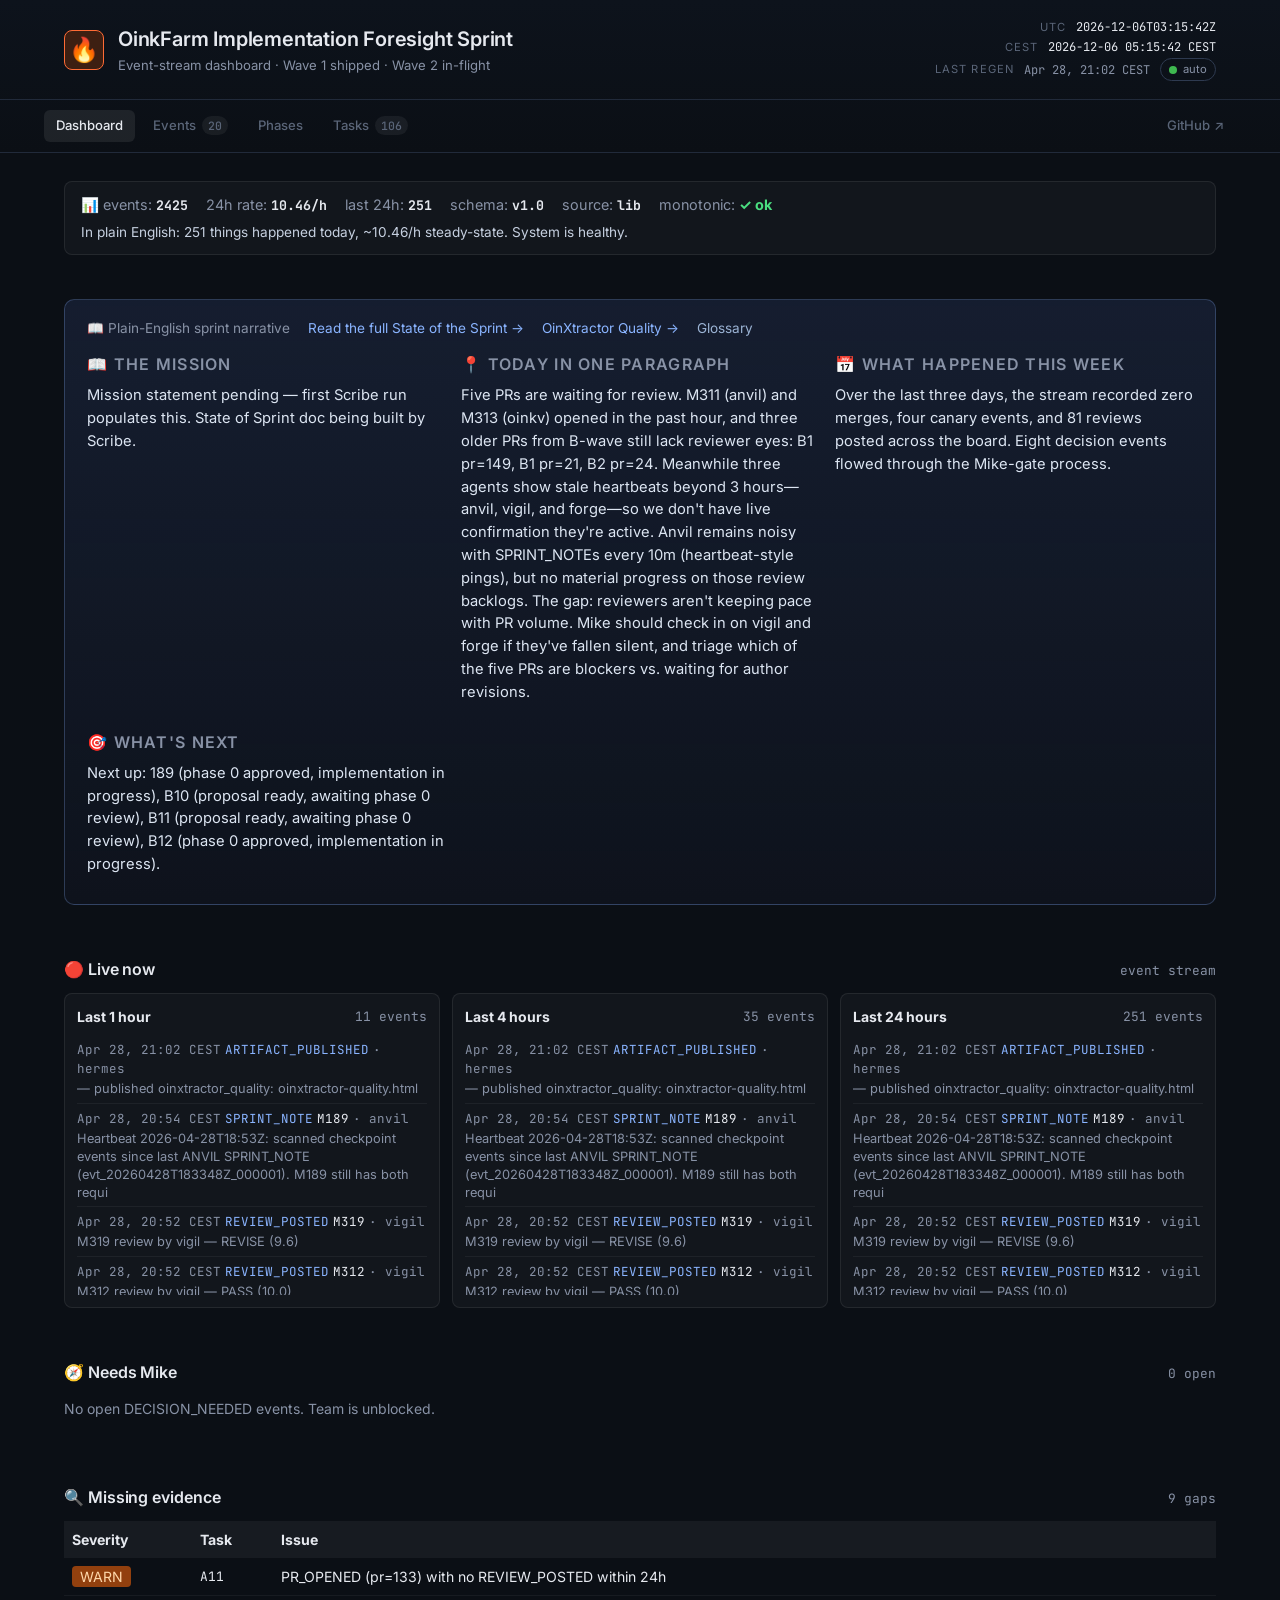
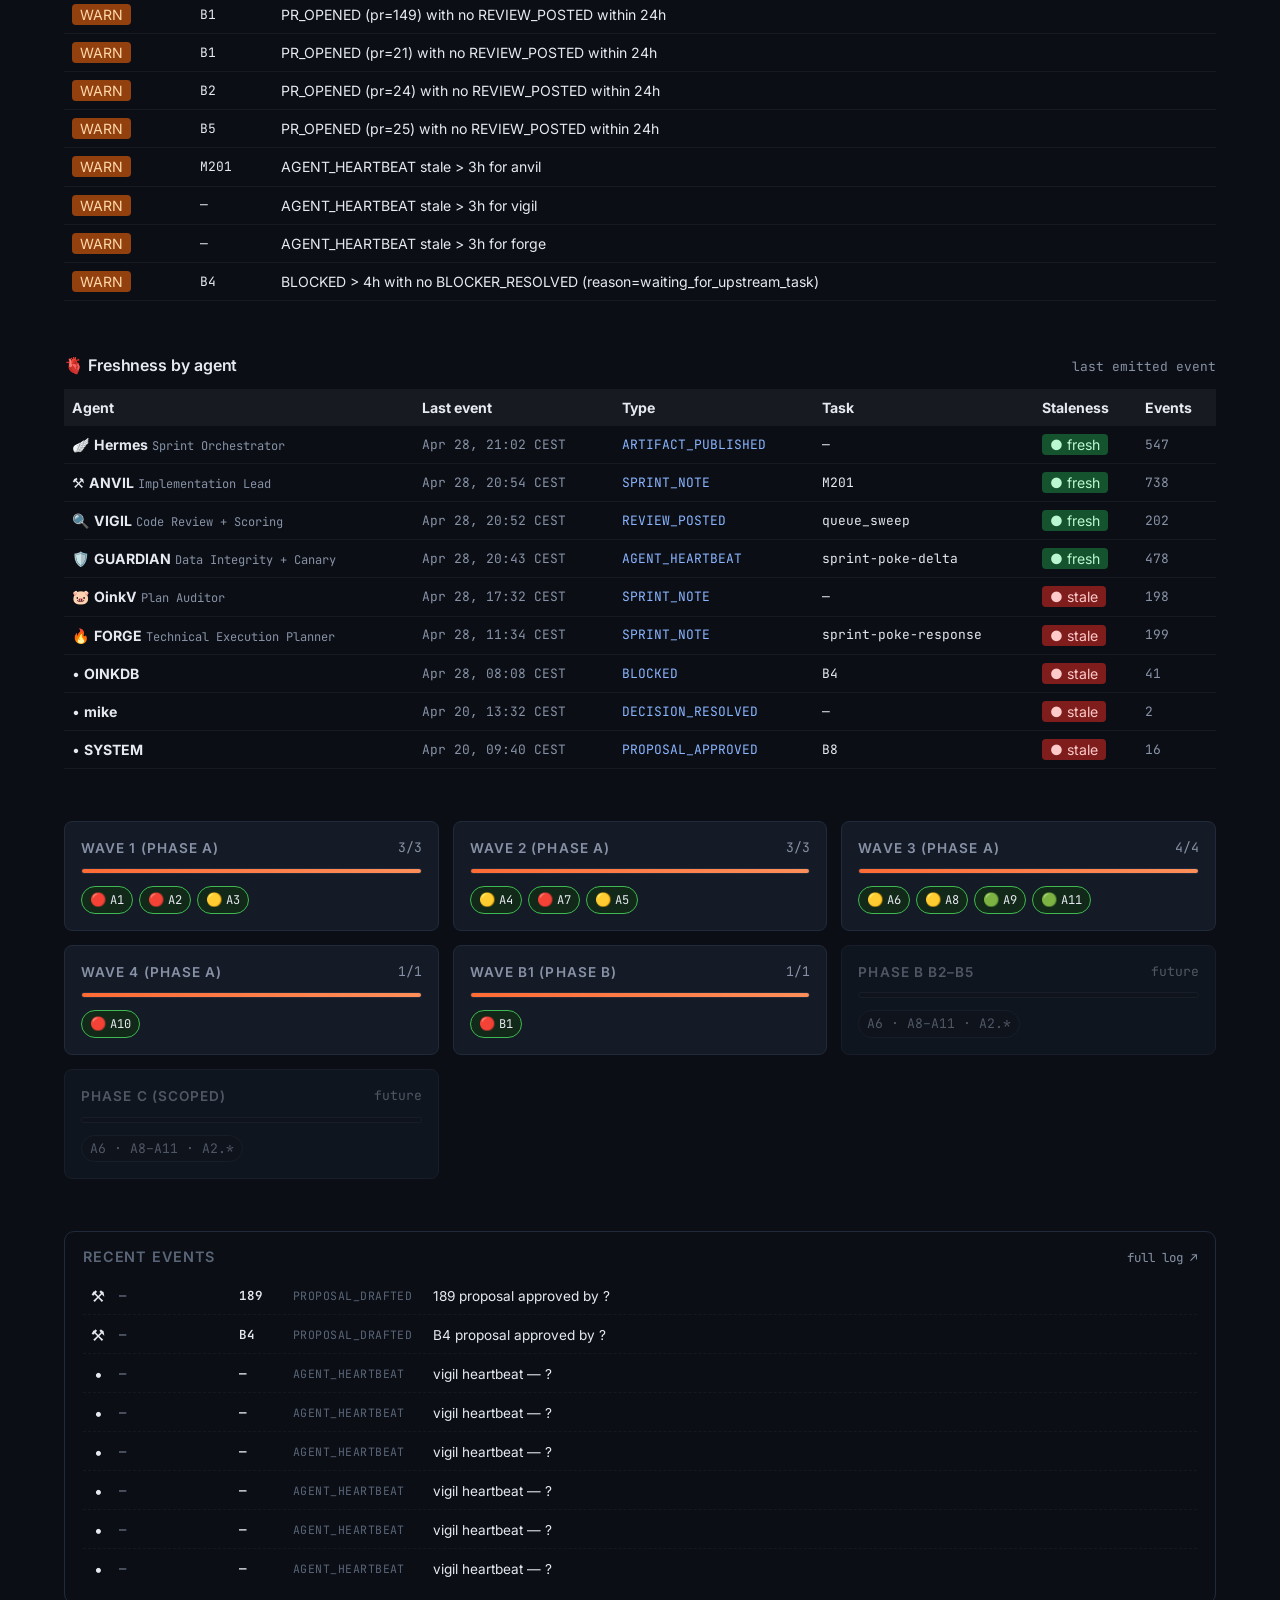
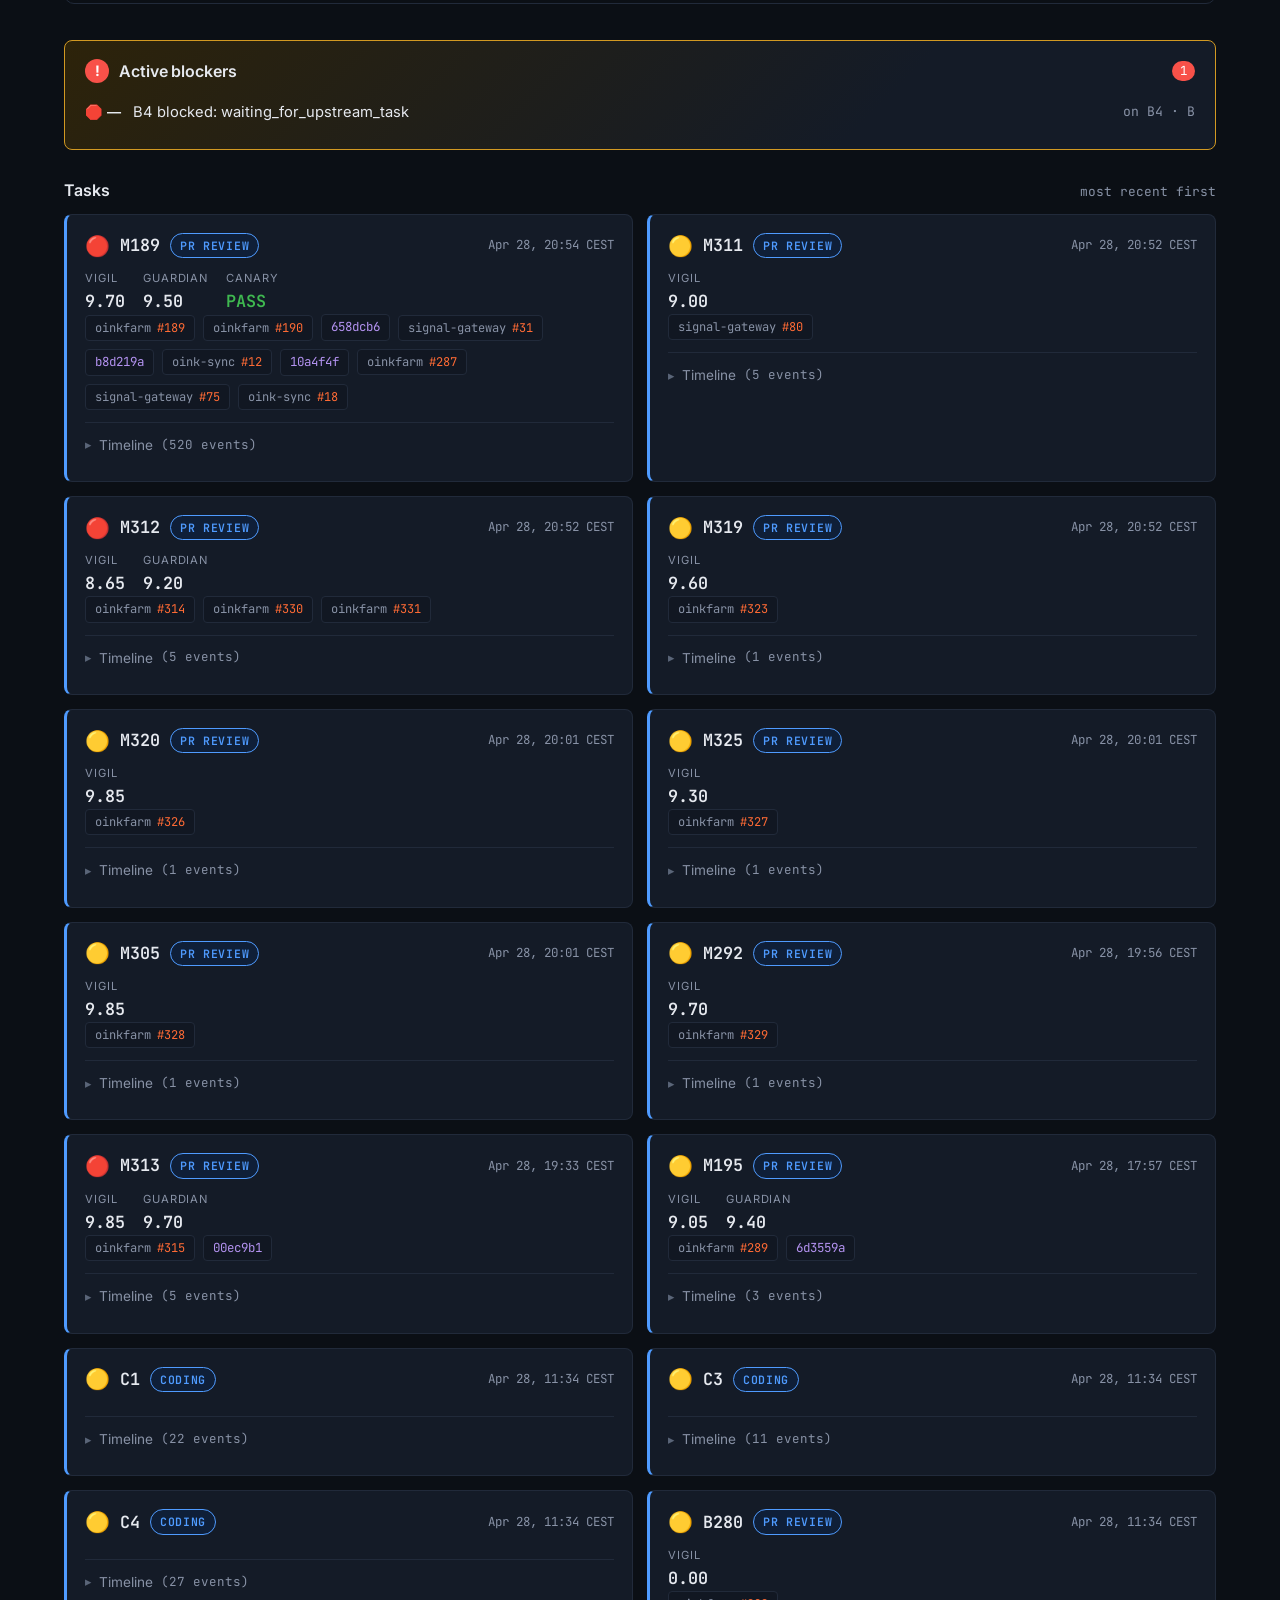
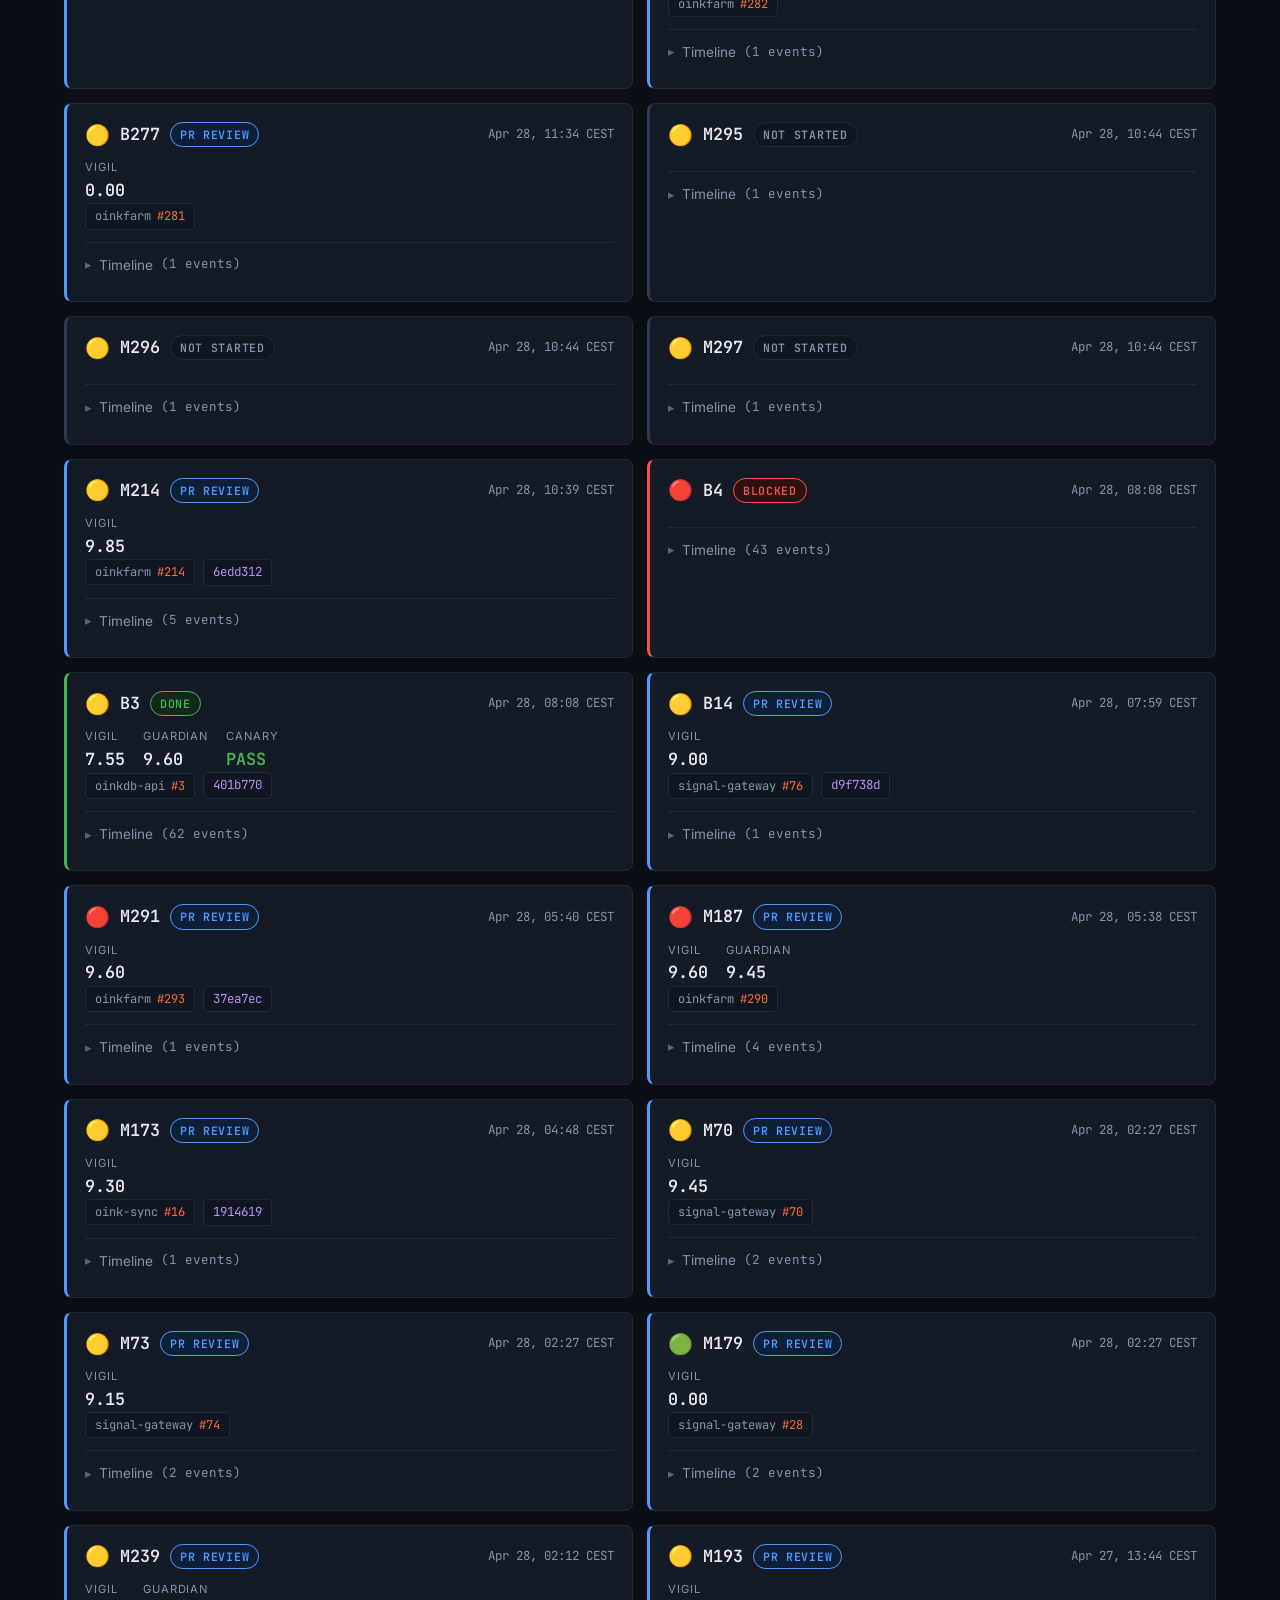
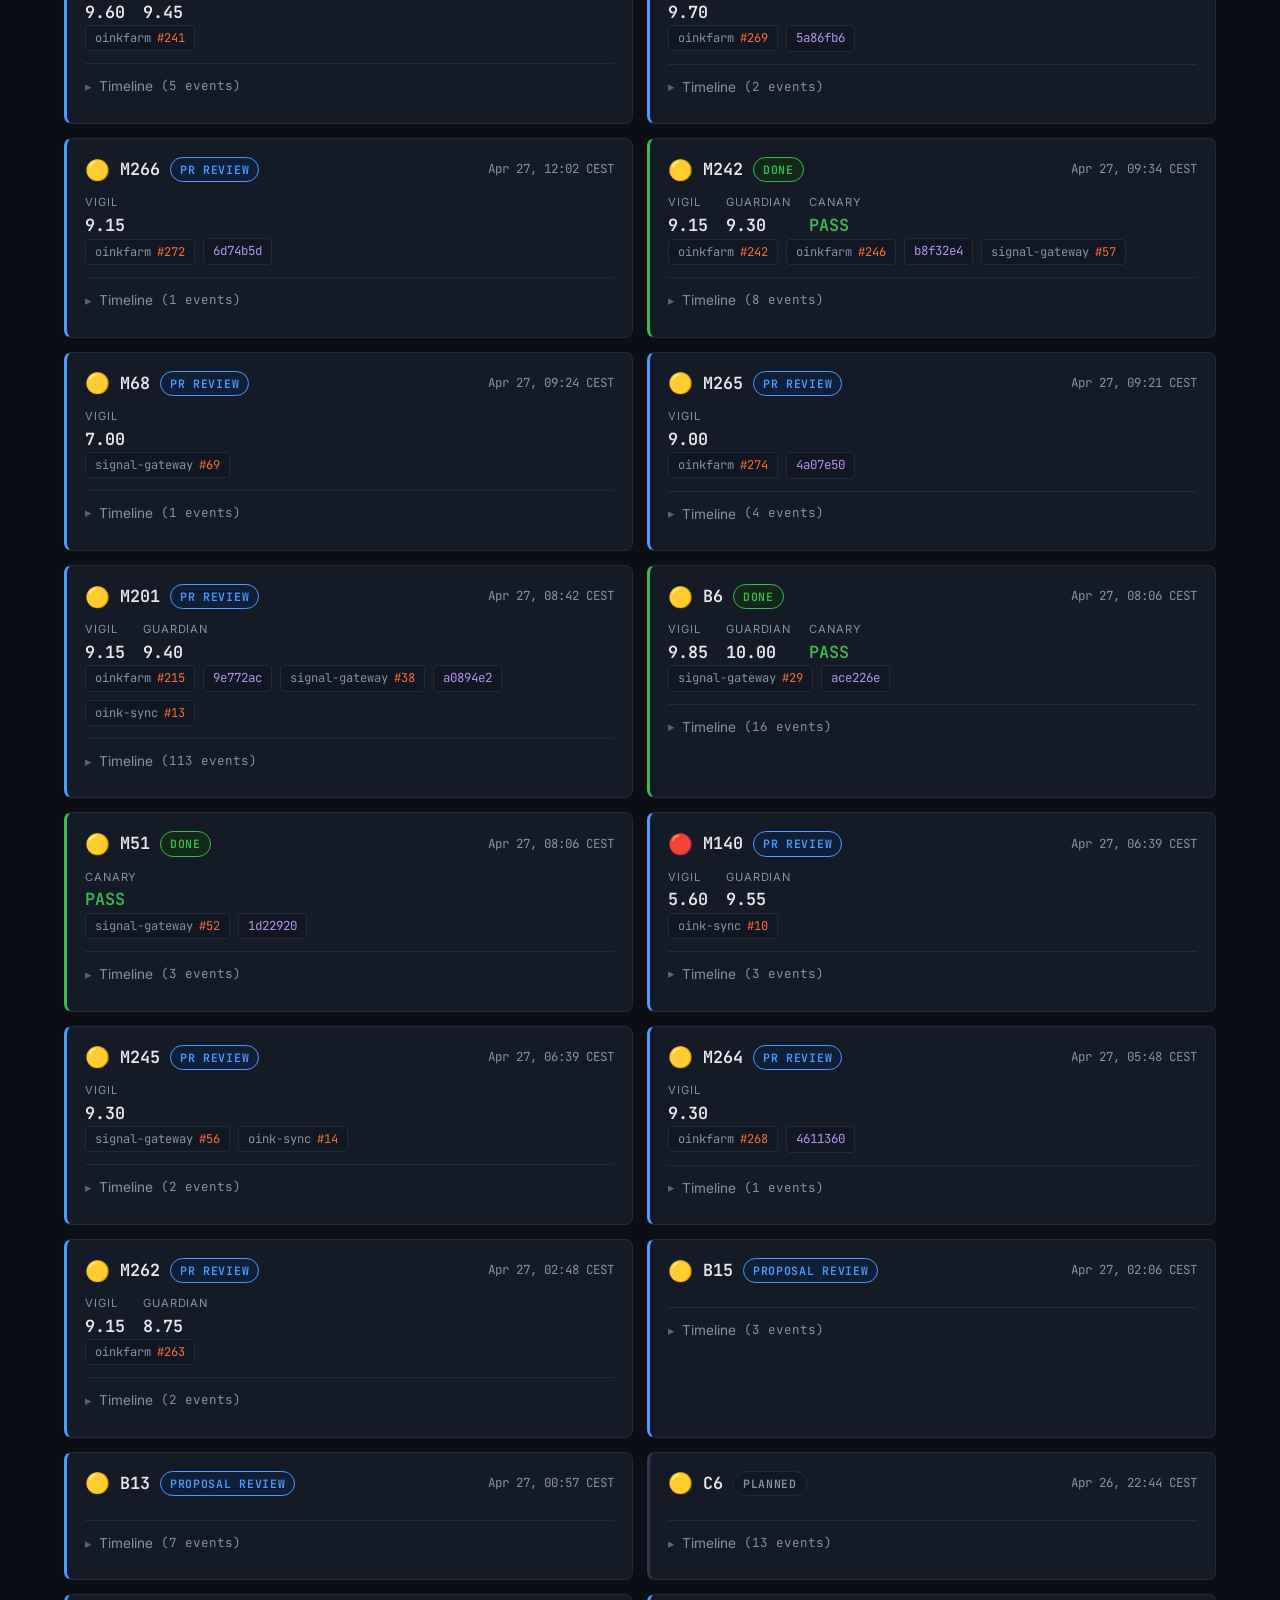
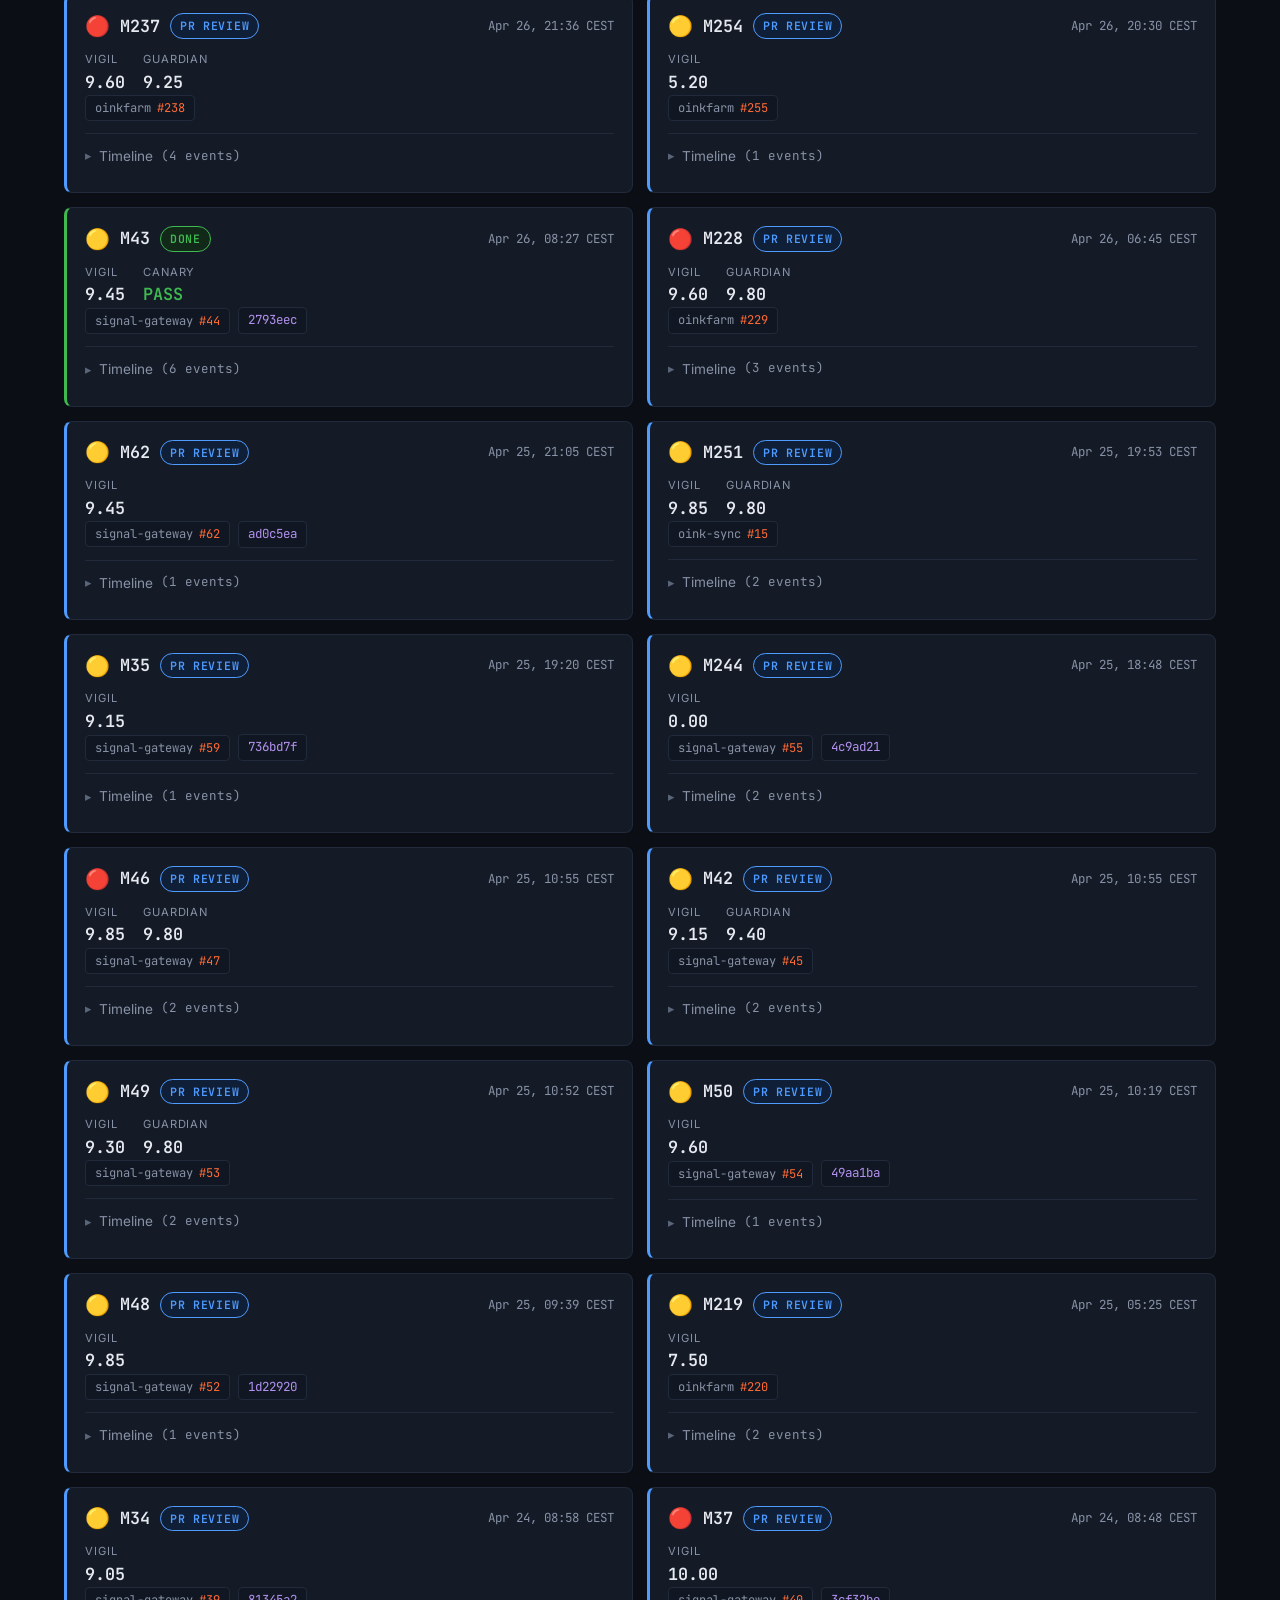
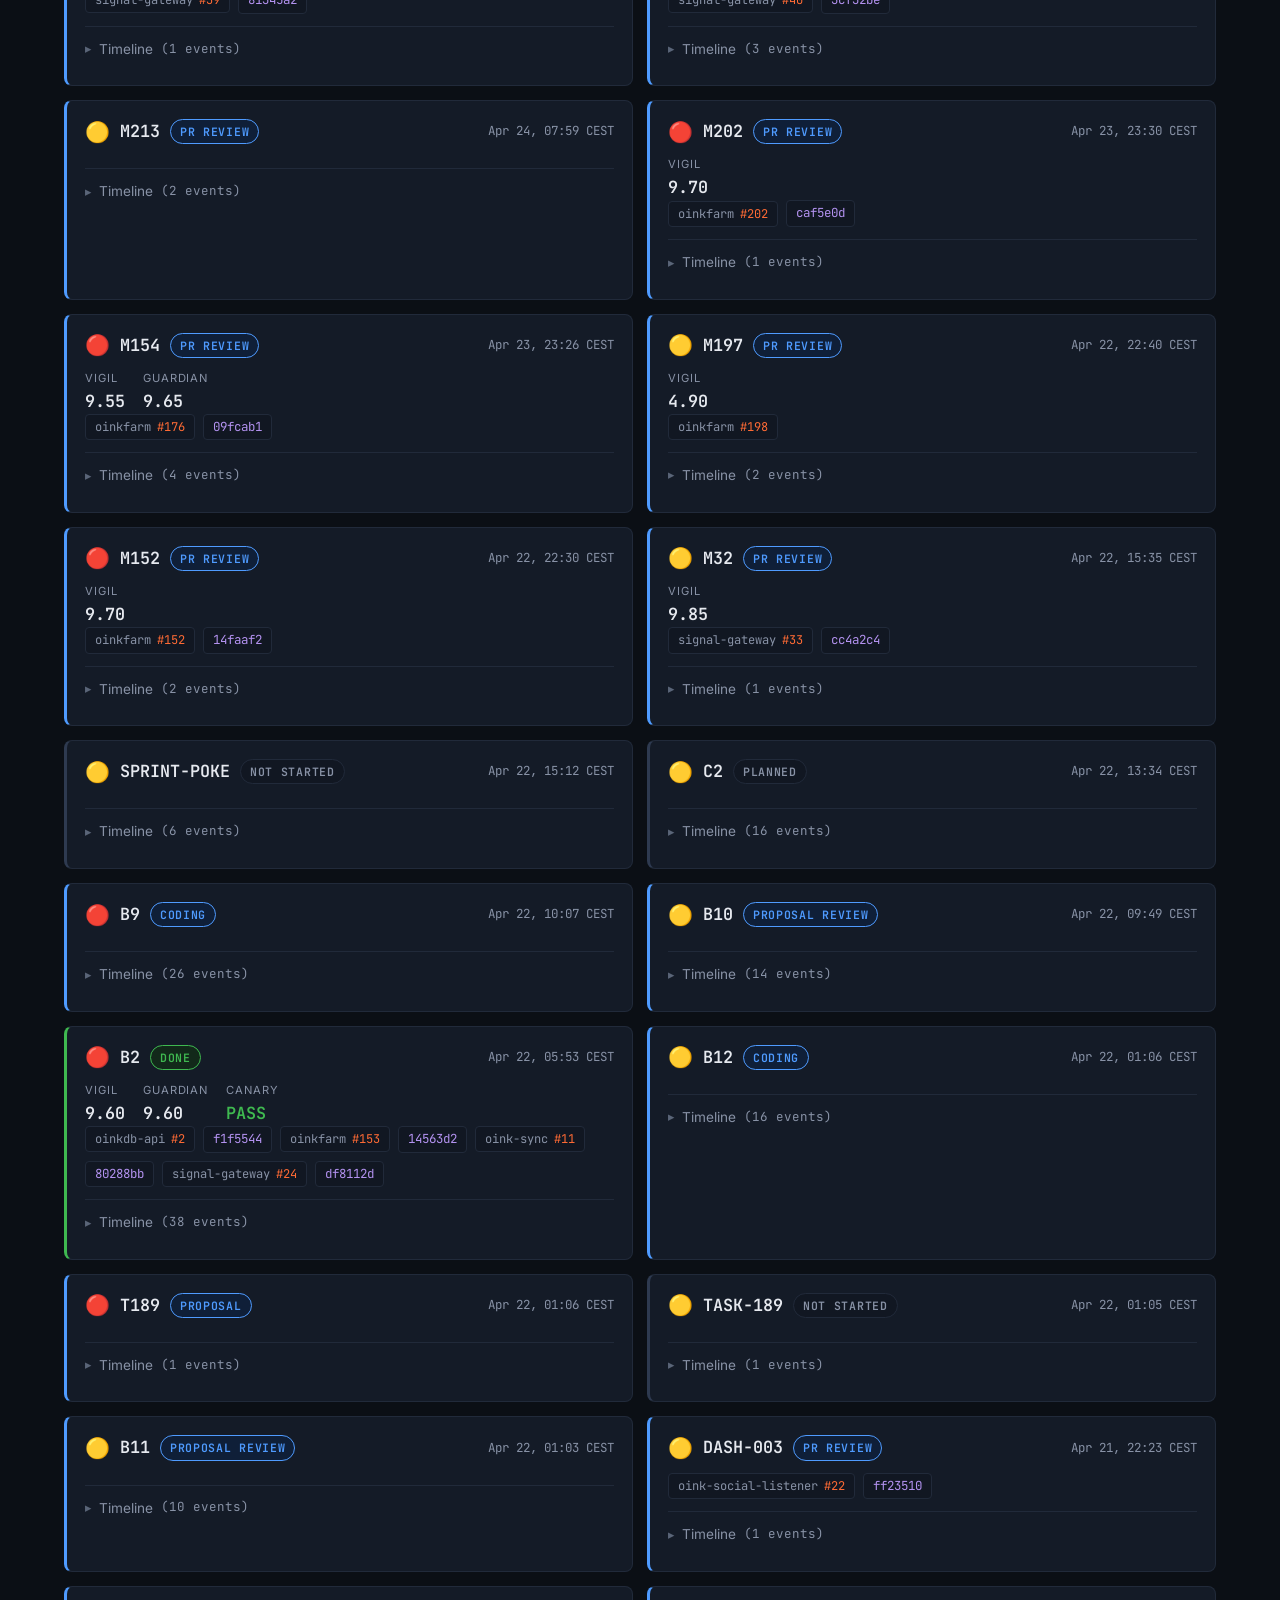
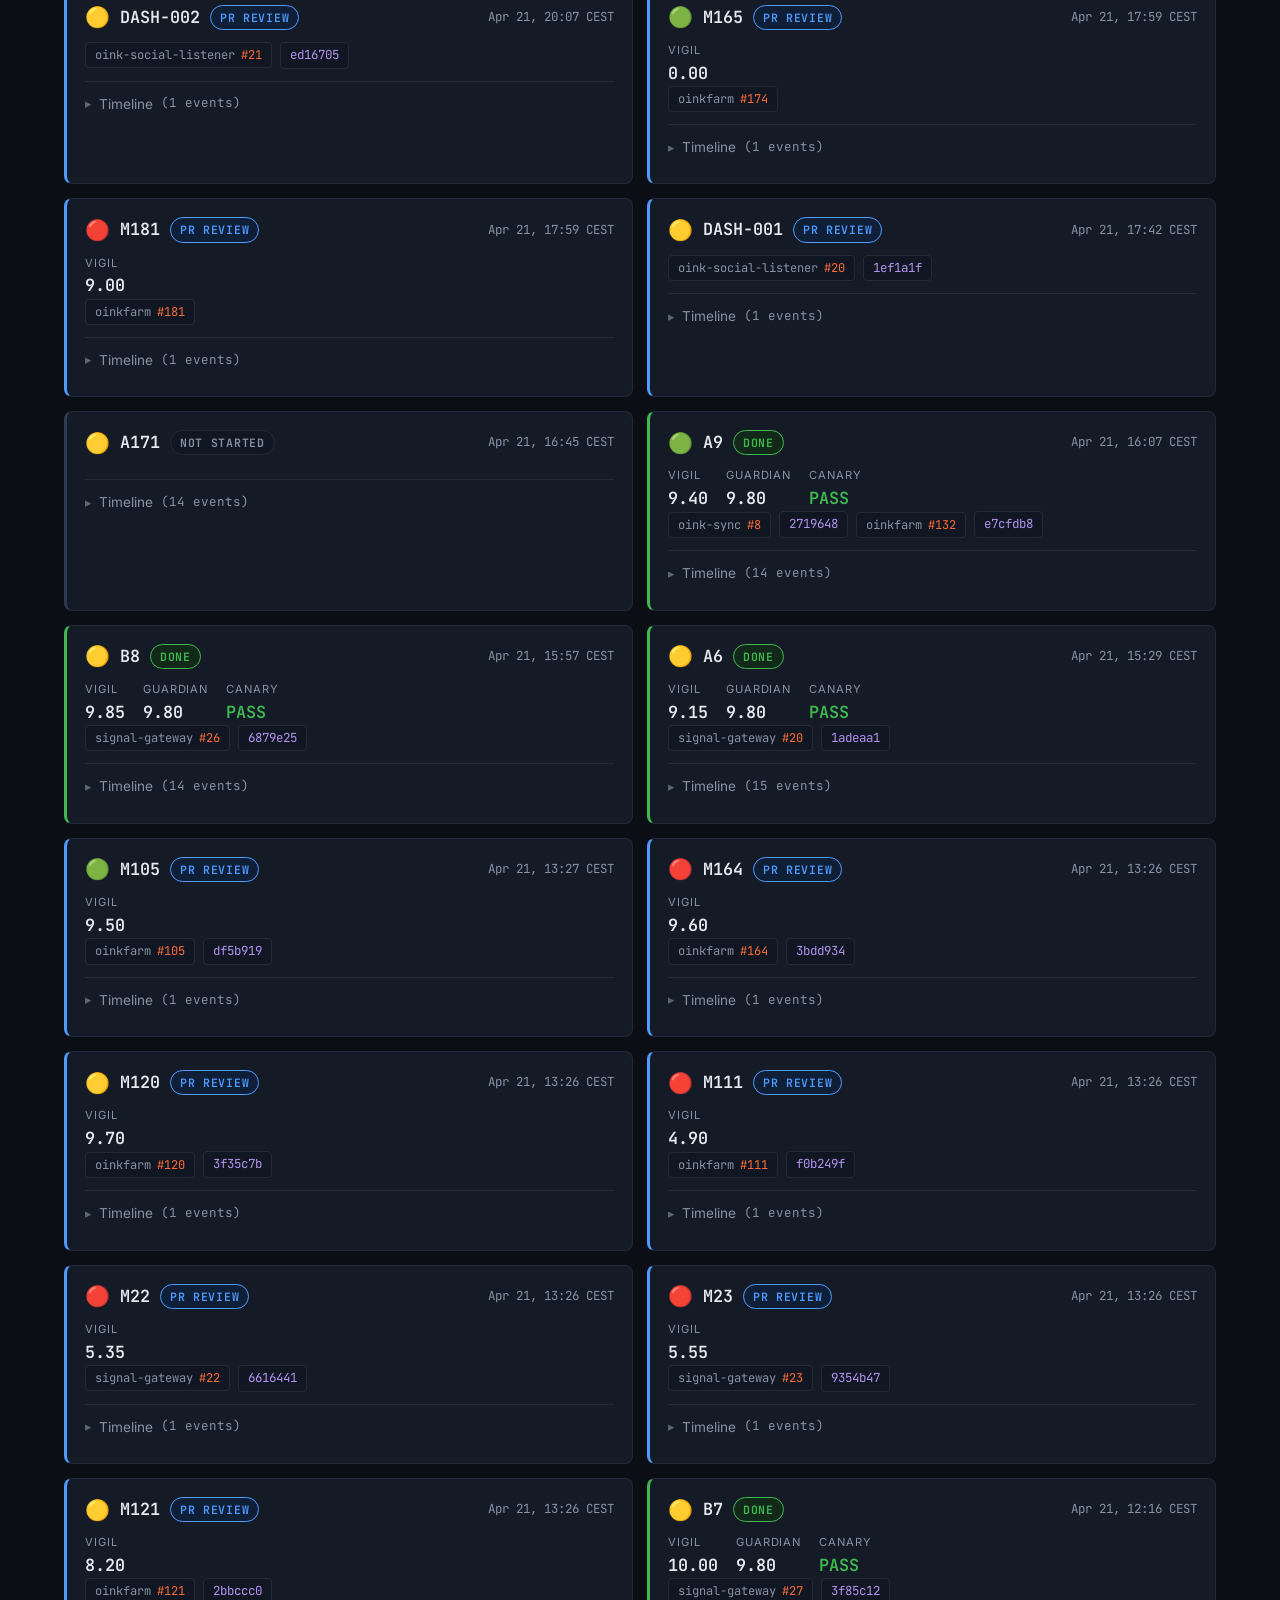
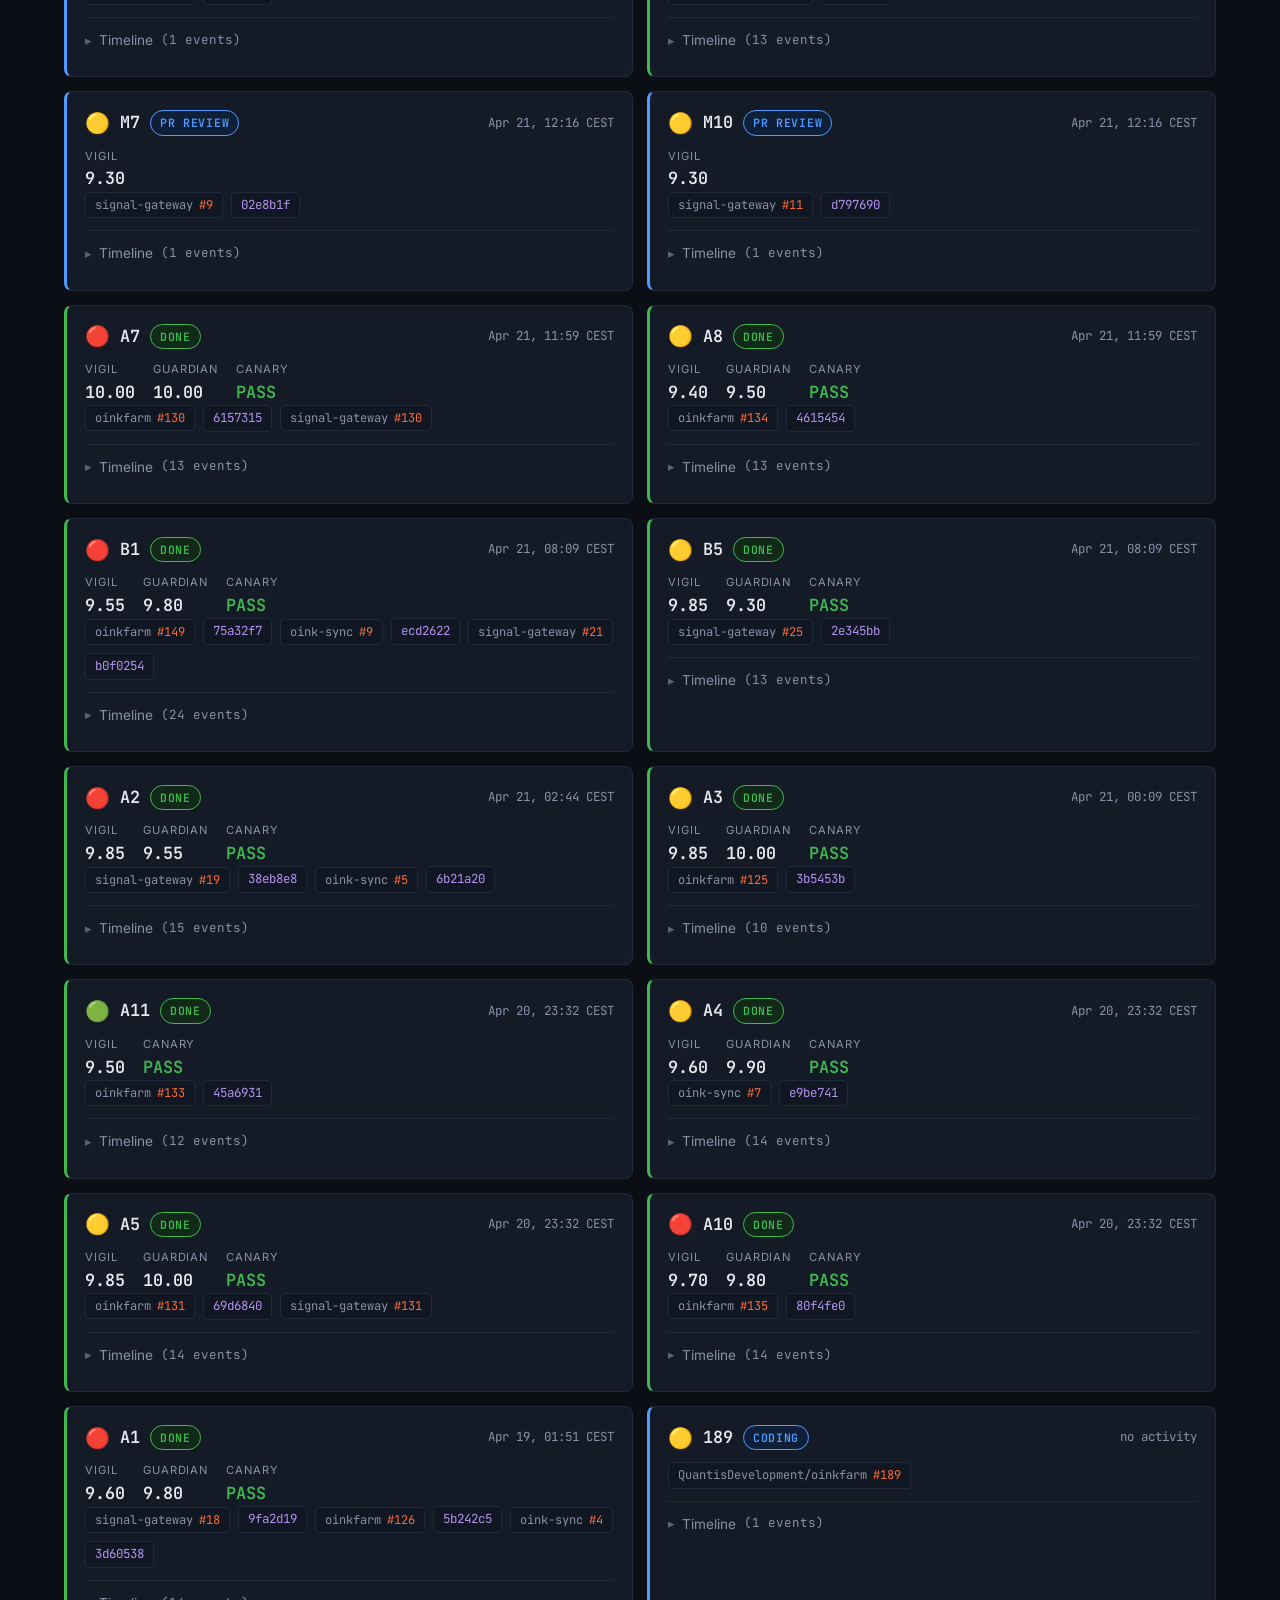
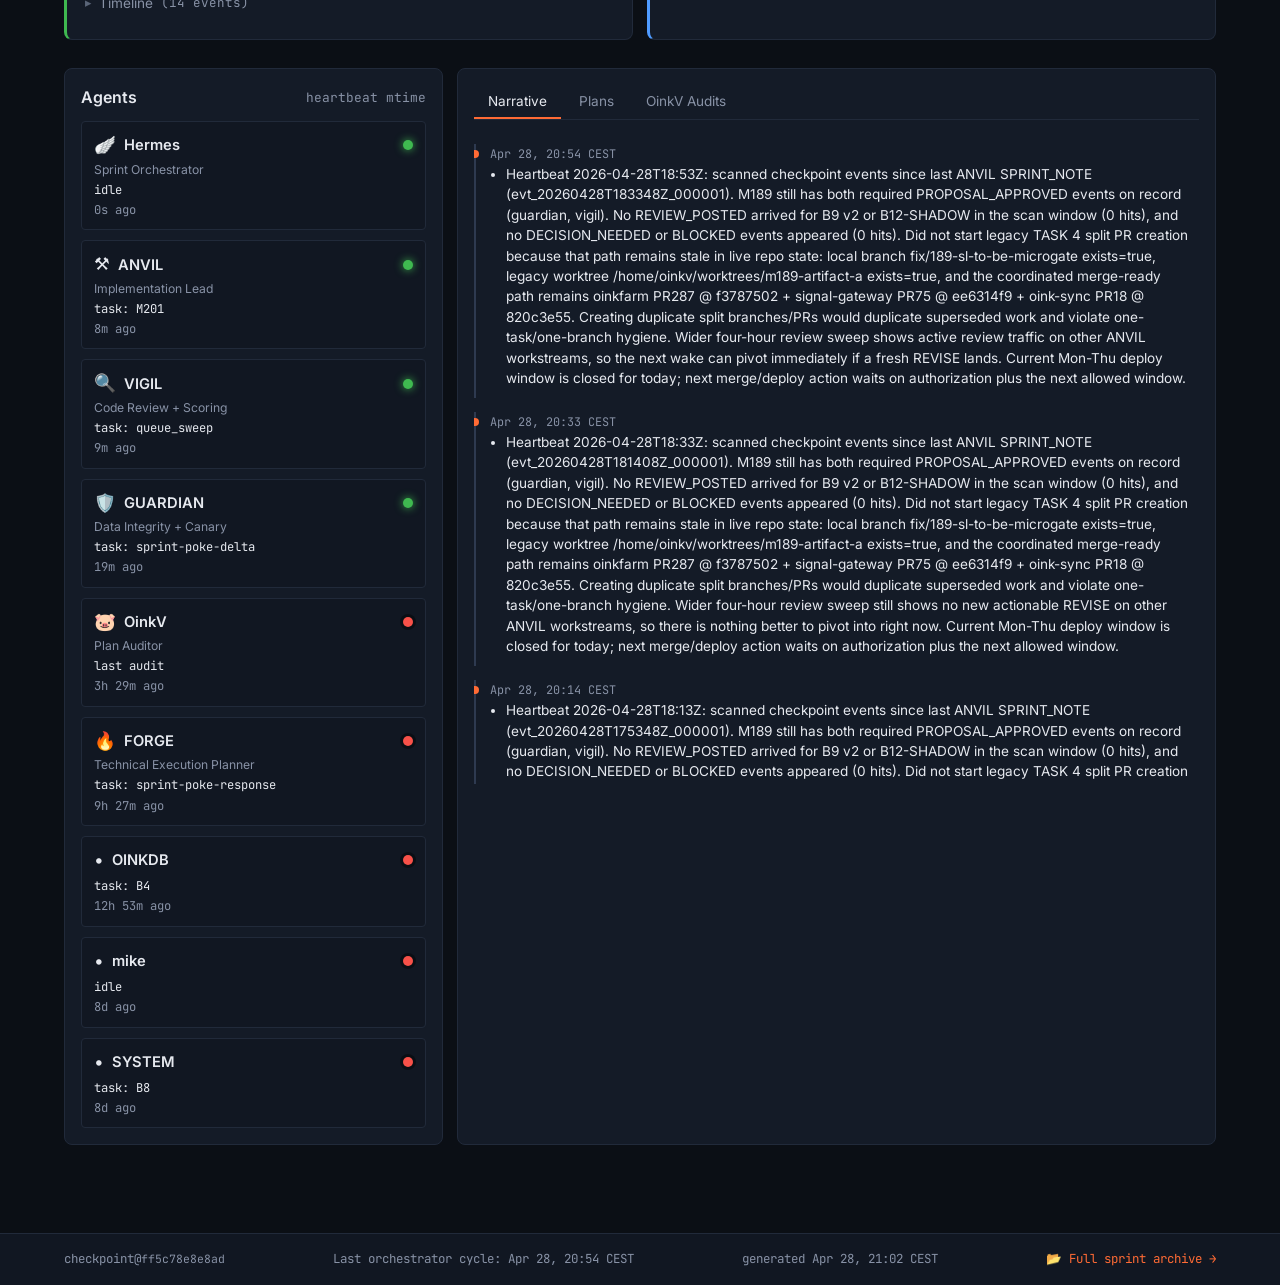
==== commit 9eb65a62: "auto: regen 2026-04-28T19:03Z (6 new files)" ====
--- a/docs/index.html
+++ b/docs/index.html
@@ -10,7 +10,7 @@
 <link href="https://fonts.googleapis.com/css2?family=Inter:wght@400;500;600;700&family=JetBrains+Mono:wght@400;500;600&display=swap" rel="stylesheet">
 <link rel="stylesheet" href="style.css">
 </head>
-<body data-generated="2026-04-28T18:14:59+00:00">
+<body data-generated="2026-04-28T19:02:19+00:00">
 
 <header class="topbar">
   <div class="topbar-inner">
@@ -24,15 +24,15 @@
     <div class="clock">
       <div class="clock-row">
         <span class="clock-label">UTC</span>
-        <span class="mono" id="clock-utc">2026-04-28T18:14:59+00:00</span>
+        <span class="mono" id="clock-utc">2026-04-28T19:02:19+00:00</span>
       </div>
       <div class="clock-row">
         <span class="clock-label">CEST</span>
-        <span class="mono" id="clock-cest">2026-04-28T20:14:59+02:00</span>
+        <span class="mono" id="clock-cest">2026-04-28T21:02:19+02:00</span>
       </div>
       <div class="clock-row muted">
         <span class="clock-label">last regen</span>
-        <span class="mono" id="last-regen">Apr 28, 20:14 CEST</span>
+        <span class="mono" id="last-regen">Apr 28, 21:02 CEST</span>
         <span class="refresh-pill" id="refresh-pill" title="auto-refreshes every 60s">
           <span class="dot dot-green"></span> auto
         </span>
@@ -44,7 +44,7 @@
       <a class="navlink navlink-active" href="#dashboard" data-nav="dashboard">Dashboard</a>
       <a class="navlink" href="#events" data-nav="events">Events <span class="nav-count mono">20</span></a>
       <a class="navlink" href="https://github.com/QuantisDevelopment/oinkfarm-sprint-checkpoint/tree/main/sprint-log/phases" target="_blank" rel="noopener">Phases</a>
-      <a class="navlink" href="https://github.com/QuantisDevelopment/oinkfarm-sprint-checkpoint/tree/main/sprint-log/tasks" target="_blank" rel="noopener">Tasks <span class="nav-count mono">105</span></a>
+      <a class="navlink" href="https://github.com/QuantisDevelopment/oinkfarm-sprint-checkpoint/tree/main/sprint-log/tasks" target="_blank" rel="noopener">Tasks <span class="nav-count mono">106</span></a>
       <a class="navlink navlink-ghost" href="https://github.com/QuantisDevelopment/oinkfarm-sprint-checkpoint" target="_blank" rel="noopener">GitHub ↗</a>
     </div>
   </nav>
@@ -57,9 +57,9 @@
 <!-- Events integrity ------------------------------------------------------- -->
 <section class="events-integrity" style="background:rgba(255,255,255,0.03);border:1px solid rgba(255,255,255,0.08);border-radius:8px;padding:12px 16px;margin-bottom:16px;">
   <div style="display:flex;gap:18px;flex-wrap:wrap;align-items:center;font-size:0.9rem;">
-    <div><span class="muted">📊 events:</span> <strong class="mono">2417</strong></div>
-    <div><span class="muted">24h rate:</span> <strong class="mono">10.33/h</strong></div>
-    <div><span class="muted">last 24h:</span> <strong class="mono">248</strong></div>
+    <div><span class="muted">📊 events:</span> <strong class="mono">2425</strong></div>
+    <div><span class="muted">24h rate:</span> <strong class="mono">10.46/h</strong></div>
+    <div><span class="muted">last 24h:</span> <strong class="mono">251</strong></div>
     <div><span class="muted">schema:</span> <strong class="mono">v1.0</strong></div>
     <div><span class="muted">source:</span> <strong class="mono">lib</strong></div>
     <div>
@@ -68,7 +68,7 @@
     </div>
   </div>
   <div class="integrity-human" style="margin-top:6px;font-size:0.85rem;color:#c6d0e0;">
-    In plain English: 248 things happened today, ~10.33/h steady-state. System is healthy.
+    In plain English: 251 things happened today, ~10.46/h steady-state. System is healthy.
   </div>
 </section>
 
@@ -98,7 +98,7 @@
     </div>
     <div class="narrative-cell">
       <h3 style="margin:0 0 8px 0;font-size:1.0rem;">📅 What happened this week</h3>
-      <div style="margin:0;font-size:0.92rem;line-height:1.55;color:#dce5f2;"><p style="margin:0 0 10px 0;">Over the last three days, the stream recorded zero merges, four canary events, and 77 reviews posted across the board. Eight decision events flowed through the Mike-gate process.</p></div>
+      <div style="margin:0;font-size:0.92rem;line-height:1.55;color:#dce5f2;"><p style="margin:0 0 10px 0;">Over the last three days, the stream recorded zero merges, four canary events, and 81 reviews posted across the board. Eight decision events flowed through the Mike-gate process.</p></div>
     </div>
     <div class="narrative-cell">
       <h3 style="margin:0 0 8px 0;font-size:1.0rem;">🎯 What's next</h3>
@@ -117,9 +117,73 @@
     <div class="live-bucket" style="background:rgba(255,255,255,0.03);border:1px solid rgba(255,255,255,0.08);border-radius:8px;padding:12px;">
       <div style="display:flex;justify-content:space-between;align-items:center;margin-bottom:8px;">
         <strong>Last 1 hour</strong>
-        <span class="mono muted">13 events</span>
+        <span class="mono muted">11 events</span>
       </div>
         <ol style="list-style:none;padding:0;margin:0;max-height:260px;overflow-y:auto;">
+          <li style="padding:5px 0;border-bottom:1px solid rgba(255,255,255,0.05);font-size:0.85rem;line-height:1.4;">
+            <div>
+              <span class="mono muted">Apr 28, 21:02 CEST</span>
+              <span class="mono" style="color:#8ab4ff;">ARTIFACT_PUBLISHED</span>
+              <span class="muted mono">· hermes</span>
+            </div>
+            <div class="muted" style="font-size:0.8rem;margin-top:2px;">— published oinxtractor_quality: oinxtractor-quality.html</div>
+          </li>
+          <li style="padding:5px 0;border-bottom:1px solid rgba(255,255,255,0.05);font-size:0.85rem;line-height:1.4;">
+            <div>
+              <span class="mono muted">Apr 28, 20:54 CEST</span>
+              <span class="mono" style="color:#8ab4ff;">SPRINT_NOTE</span>
+<span class="mono">M189</span>              <span class="muted mono">· anvil</span>
+            </div>
+            <div class="muted" style="font-size:0.8rem;margin-top:2px;">Heartbeat 2026-04-28T18:53Z: scanned checkpoint events since last ANVIL SPRINT_NOTE (evt_20260428T183348Z_000001). M189 still has both requi</div>
+          </li>
+          <li style="padding:5px 0;border-bottom:1px solid rgba(255,255,255,0.05);font-size:0.85rem;line-height:1.4;">
+            <div>
+              <span class="mono muted">Apr 28, 20:52 CEST</span>
+              <span class="mono" style="color:#8ab4ff;">REVIEW_POSTED</span>
+<span class="mono">M319</span>              <span class="muted mono">· vigil</span>
+            </div>
+            <div class="muted" style="font-size:0.8rem;margin-top:2px;">M319 review by vigil — REVISE (9.6)</div>
+          </li>
+          <li style="padding:5px 0;border-bottom:1px solid rgba(255,255,255,0.05);font-size:0.85rem;line-height:1.4;">
+            <div>
+              <span class="mono muted">Apr 28, 20:52 CEST</span>
+              <span class="mono" style="color:#8ab4ff;">REVIEW_POSTED</span>
+<span class="mono">M312</span>              <span class="muted mono">· vigil</span>
+            </div>
+            <div class="muted" style="font-size:0.8rem;margin-top:2px;">M312 review by vigil — PASS (10.0)</div>
+          </li>
+          <li style="padding:5px 0;border-bottom:1px solid rgba(255,255,255,0.05);font-size:0.85rem;line-height:1.4;">
+            <div>
+              <span class="mono muted">Apr 28, 20:52 CEST</span>
+              <span class="mono" style="color:#8ab4ff;">REVIEW_POSTED</span>
+<span class="mono">M312</span>              <span class="muted mono">· vigil</span>
+            </div>
+            <div class="muted" style="font-size:0.8rem;margin-top:2px;">M312 review by vigil — REVISE (8.65)</div>
+          </li>
+          <li style="padding:5px 0;border-bottom:1px solid rgba(255,255,255,0.05);font-size:0.85rem;line-height:1.4;">
+            <div>
+              <span class="mono muted">Apr 28, 20:52 CEST</span>
+              <span class="mono" style="color:#8ab4ff;">REVIEW_POSTED</span>
+<span class="mono">M311</span>              <span class="muted mono">· vigil</span>
+            </div>
+            <div class="muted" style="font-size:0.8rem;margin-top:2px;">M311 review by vigil — PASS (9.0)</div>
+          </li>
+          <li style="padding:5px 0;border-bottom:1px solid rgba(255,255,255,0.05);font-size:0.85rem;line-height:1.4;">
+            <div>
+              <span class="mono muted">Apr 28, 20:43 CEST</span>
+              <span class="mono" style="color:#8ab4ff;">AGENT_HEARTBEAT</span>
+              <span class="muted mono">· guardian</span>
+            </div>
+            <div class="muted" style="font-size:0.8rem;margin-top:2px;">guardian heartbeat — sprint-poke-delta</div>
+          </li>
+          <li style="padding:5px 0;border-bottom:1px solid rgba(255,255,255,0.05);font-size:0.85rem;line-height:1.4;">
+            <div>
+              <span class="mono muted">Apr 28, 20:33 CEST</span>
+              <span class="mono" style="color:#8ab4ff;">SPRINT_NOTE</span>
+<span class="mono">M189</span>              <span class="muted mono">· anvil</span>
+            </div>
+            <div class="muted" style="font-size:0.8rem;margin-top:2px;">Heartbeat 2026-04-28T18:33Z: scanned checkpoint events since last ANVIL SPRINT_NOTE (evt_20260428T181408Z_000001). M189 still has both requi</div>
+          </li>
           <li style="padding:5px 0;border-bottom:1px solid rgba(255,255,255,0.05);font-size:0.85rem;line-height:1.4;">
             <div>
               <span class="mono muted">Apr 28, 20:14 CEST</span>
@@ -144,86 +208,6 @@
             </div>
             <div class="muted" style="font-size:0.8rem;margin-top:2px;">guardian heartbeat — sprint-poke-evening</div>
           </li>
-          <li style="padding:5px 0;border-bottom:1px solid rgba(255,255,255,0.05);font-size:0.85rem;line-height:1.4;">
-            <div>
-              <span class="mono muted">Apr 28, 20:01 CEST</span>
-              <span class="mono" style="color:#8ab4ff;">REVIEW_POSTED</span>
-<span class="mono">M320</span>              <span class="muted mono">· vigil</span>
-            </div>
-            <div class="muted" style="font-size:0.8rem;margin-top:2px;">M320 review by vigil — PASS (9.85)</div>
-          </li>
-          <li style="padding:5px 0;border-bottom:1px solid rgba(255,255,255,0.05);font-size:0.85rem;line-height:1.4;">
-            <div>
-              <span class="mono muted">Apr 28, 20:01 CEST</span>
-              <span class="mono" style="color:#8ab4ff;">REVIEW_POSTED</span>
-<span class="mono">M325</span>              <span class="muted mono">· vigil</span>
-            </div>
-            <div class="muted" style="font-size:0.8rem;margin-top:2px;">M325 review by vigil — PASS (9.3)</div>
-          </li>
-          <li style="padding:5px 0;border-bottom:1px solid rgba(255,255,255,0.05);font-size:0.85rem;line-height:1.4;">
-            <div>
-              <span class="mono muted">Apr 28, 20:01 CEST</span>
-              <span class="mono" style="color:#8ab4ff;">REVIEW_POSTED</span>
-<span class="mono">M305</span>              <span class="muted mono">· vigil</span>
-            </div>
-            <div class="muted" style="font-size:0.8rem;margin-top:2px;">M305 review by vigil — PASS (9.85)</div>
-          </li>
-          <li style="padding:5px 0;border-bottom:1px solid rgba(255,255,255,0.05);font-size:0.85rem;line-height:1.4;">
-            <div>
-              <span class="mono muted">Apr 28, 19:58 CEST</span>
-              <span class="mono" style="color:#8ab4ff;">ARTIFACT_PUBLISHED</span>
-              <span class="muted mono">· hermes</span>
-            </div>
-            <div class="muted" style="font-size:0.8rem;margin-top:2px;">— published oinxtractor_quality: oinxtractor-quality.html</div>
-          </li>
-          <li style="padding:5px 0;border-bottom:1px solid rgba(255,255,255,0.05);font-size:0.85rem;line-height:1.4;">
-            <div>
-              <span class="mono muted">Apr 28, 19:56 CEST</span>
-              <span class="mono" style="color:#8ab4ff;">REVIEW_POSTED</span>
-<span class="mono">M292</span>              <span class="muted mono">· vigil</span>
-            </div>
-            <div class="muted" style="font-size:0.8rem;margin-top:2px;">M292 review by vigil — PASS (9.7)</div>
-          </li>
-          <li style="padding:5px 0;border-bottom:1px solid rgba(255,255,255,0.05);font-size:0.85rem;line-height:1.4;">
-            <div>
-              <span class="mono muted">Apr 28, 19:53 CEST</span>
-              <span class="mono" style="color:#8ab4ff;">SPRINT_NOTE</span>
-<span class="mono">M189</span>              <span class="muted mono">· anvil</span>
-            </div>
-            <div class="muted" style="font-size:0.8rem;margin-top:2px;">Heartbeat 2026-04-28T17:53Z: scanned checkpoint events since last ANVIL SPRINT_NOTE (evt_20260428T173402Z_000001). M189 still has both requi</div>
-          </li>
-          <li style="padding:5px 0;border-bottom:1px solid rgba(255,255,255,0.05);font-size:0.85rem;line-height:1.4;">
-            <div>
-              <span class="mono muted">Apr 28, 19:36 CEST</span>
-              <span class="mono" style="color:#8ab4ff;">REVIEW_POSTED</span>
-<span class="mono">M312</span>              <span class="muted mono">· guardian</span>
-            </div>
-            <div class="muted" style="font-size:0.8rem;margin-top:2px;">M312 review by guardian — REVISE (9.2)</div>
-          </li>
-          <li style="padding:5px 0;border-bottom:1px solid rgba(255,255,255,0.05);font-size:0.85rem;line-height:1.4;">
-            <div>
-              <span class="mono muted">Apr 28, 19:34 CEST</span>
-              <span class="mono" style="color:#8ab4ff;">SPRINT_NOTE</span>
-<span class="mono">M189</span>              <span class="muted mono">· anvil</span>
-            </div>
-            <div class="muted" style="font-size:0.8rem;margin-top:2px;">Heartbeat 2026-04-28T17:33Z: scanned checkpoint events since last ANVIL SPRINT_NOTE (evt_20260428T171358Z_000001). M189 still has both requi</div>
-          </li>
-          <li style="padding:5px 0;border-bottom:1px solid rgba(255,255,255,0.05);font-size:0.85rem;line-height:1.4;">
-            <div>
-              <span class="mono muted">Apr 28, 19:33 CEST</span>
-              <span class="mono" style="color:#8ab4ff;">REVIEW_POSTED</span>
-<span class="mono">M313</span>              <span class="muted mono">· guardian</span>
-            </div>
-            <div class="muted" style="font-size:0.8rem;margin-top:2px;">M313 review by guardian — PASS (9.7)</div>
-          </li>
-          <li style="padding:5px 0;border-bottom:1px solid rgba(255,255,255,0.05);font-size:0.85rem;line-height:1.4;">
-            <div>
-              <span class="mono muted">Apr 28, 19:30 CEST</span>
-              <span class="mono" style="color:#8ab4ff;">AGENT_HEARTBEAT</span>
-              <span class="muted mono">· guardian</span>
-            </div>
-            <div class="muted" style="font-size:0.8rem;margin-top:2px;">guardian heartbeat — starting-PR315-review</div>
-          </li>
         </ol>
     </div>
     <div class="live-bucket" style="background:rgba(255,255,255,0.03);border:1px solid rgba(255,255,255,0.08);border-radius:8px;padding:12px;">
@@ -232,6 +216,70 @@
         <span class="mono muted">35 events</span>
       </div>
         <ol style="list-style:none;padding:0;margin:0;max-height:260px;overflow-y:auto;">
+          <li style="padding:5px 0;border-bottom:1px solid rgba(255,255,255,0.05);font-size:0.85rem;line-height:1.4;">
+            <div>
+              <span class="mono muted">Apr 28, 21:02 CEST</span>
+              <span class="mono" style="color:#8ab4ff;">ARTIFACT_PUBLISHED</span>
+              <span class="muted mono">· hermes</span>
+            </div>
+            <div class="muted" style="font-size:0.8rem;margin-top:2px;">— published oinxtractor_quality: oinxtractor-quality.html</div>
+          </li>
+          <li style="padding:5px 0;border-bottom:1px solid rgba(255,255,255,0.05);font-size:0.85rem;line-height:1.4;">
+            <div>
+              <span class="mono muted">Apr 28, 20:54 CEST</span>
+              <span class="mono" style="color:#8ab4ff;">SPRINT_NOTE</span>
+<span class="mono">M189</span>              <span class="muted mono">· anvil</span>
+            </div>
+            <div class="muted" style="font-size:0.8rem;margin-top:2px;">Heartbeat 2026-04-28T18:53Z: scanned checkpoint events since last ANVIL SPRINT_NOTE (evt_20260428T183348Z_000001). M189 still has both requi</div>
+          </li>
+          <li style="padding:5px 0;border-bottom:1px solid rgba(255,255,255,0.05);font-size:0.85rem;line-height:1.4;">
+            <div>
+              <span class="mono muted">Apr 28, 20:52 CEST</span>
+              <span class="mono" style="color:#8ab4ff;">REVIEW_POSTED</span>
+<span class="mono">M319</span>              <span class="muted mono">· vigil</span>
+            </div>
+            <div class="muted" style="font-size:0.8rem;margin-top:2px;">M319 review by vigil — REVISE (9.6)</div>
+          </li>
+          <li style="padding:5px 0;border-bottom:1px solid rgba(255,255,255,0.05);font-size:0.85rem;line-height:1.4;">
+            <div>
+              <span class="mono muted">Apr 28, 20:52 CEST</span>
+              <span class="mono" style="color:#8ab4ff;">REVIEW_POSTED</span>
+<span class="mono">M312</span>              <span class="muted mono">· vigil</span>
+            </div>
+            <div class="muted" style="font-size:0.8rem;margin-top:2px;">M312 review by vigil — PASS (10.0)</div>
+          </li>
+          <li style="padding:5px 0;border-bottom:1px solid rgba(255,255,255,0.05);font-size:0.85rem;line-height:1.4;">
+            <div>
+              <span class="mono muted">Apr 28, 20:52 CEST</span>
+              <span class="mono" style="color:#8ab4ff;">REVIEW_POSTED</span>
+<span class="mono">M312</span>              <span class="muted mono">· vigil</span>
+            </div>
+            <div class="muted" style="font-size:0.8rem;margin-top:2px;">M312 review by vigil — REVISE (8.65)</div>
+          </li>
+          <li style="padding:5px 0;border-bottom:1px solid rgba(255,255,255,0.05);font-size:0.85rem;line-height:1.4;">
+            <div>
+              <span class="mono muted">Apr 28, 20:52 CEST</span>
+              <span class="mono" style="color:#8ab4ff;">REVIEW_POSTED</span>
+<span class="mono">M311</span>              <span class="muted mono">· vigil</span>
+            </div>
+            <div class="muted" style="font-size:0.8rem;margin-top:2px;">M311 review by vigil — PASS (9.0)</div>
+          </li>
+          <li style="padding:5px 0;border-bottom:1px solid rgba(255,255,255,0.05);font-size:0.85rem;line-height:1.4;">
+            <div>
+              <span class="mono muted">Apr 28, 20:43 CEST</span>
+              <span class="mono" style="color:#8ab4ff;">AGENT_HEARTBEAT</span>
+              <span class="muted mono">· guardian</span>
+            </div>
+            <div class="muted" style="font-size:0.8rem;margin-top:2px;">guardian heartbeat — sprint-poke-delta</div>
+          </li>
+          <li style="padding:5px 0;border-bottom:1px solid rgba(255,255,255,0.05);font-size:0.85rem;line-height:1.4;">
+            <div>
+              <span class="mono muted">Apr 28, 20:33 CEST</span>
+              <span class="mono" style="color:#8ab4ff;">SPRINT_NOTE</span>
+<span class="mono">M189</span>              <span class="muted mono">· anvil</span>
+            </div>
+            <div class="muted" style="font-size:0.8rem;margin-top:2px;">Heartbeat 2026-04-28T18:33Z: scanned checkpoint events since last ANVIL SPRINT_NOTE (evt_20260428T181408Z_000001). M189 still has both requi</div>
+          </li>
           <li style="padding:5px 0;border-bottom:1px solid rgba(255,255,255,0.05);font-size:0.85rem;line-height:1.4;">
             <div>
               <span class="mono muted">Apr 28, 20:14 CEST</span>
@@ -368,25 +416,17 @@
             </div>
             <div class="muted" style="font-size:0.8rem;margin-top:2px;">guardian heartbeat — daily-monitoring + review-queue</div>
           </li>
+        </ol>
+    </div>
+    <div class="live-bucket" style="background:rgba(255,255,255,0.03);border:1px solid rgba(255,255,255,0.08);border-radius:8px;padding:12px;">
+      <div style="display:flex;justify-content:space-between;align-items:center;margin-bottom:8px;">
+        <strong>Last 24 hours</strong>
+        <span class="mono muted">251 events</span>
+      </div>
+        <ol style="list-style:none;padding:0;margin:0;max-height:260px;overflow-y:auto;">
           <li style="padding:5px 0;border-bottom:1px solid rgba(255,255,255,0.05);font-size:0.85rem;line-height:1.4;">
             <div>
-              <span class="mono muted">Apr 28, 18:33 CEST</span>
-              <span class="mono" style="color:#8ab4ff;">SPRINT_NOTE</span>
-<span class="mono">M189</span>              <span class="muted mono">· anvil</span>
-            </div>
-            <div class="muted" style="font-size:0.8rem;margin-top:2px;">Heartbeat 2026-04-28T16:33Z: scanned checkpoint events since last ANVIL SPRINT_NOTE (evt_20260428T161343Z_000001). M189 still has both requi</div>
-          </li>
-          <li style="padding:5px 0;border-bottom:1px solid rgba(255,255,255,0.05);font-size:0.85rem;line-height:1.4;">
-            <div>
-              <span class="mono muted">Apr 28, 18:13 CEST</span>
-              <span class="mono" style="color:#8ab4ff;">SPRINT_NOTE</span>
-<span class="mono">M189</span>              <span class="muted mono">· anvil</span>
-            </div>
-            <div class="muted" style="font-size:0.8rem;margin-top:2px;">Heartbeat 2026-04-28T16:13Z: scanned checkpoint events since last ANVIL SPRINT_NOTE (evt_20260428T155345Z_000001). M189 still has both requi</div>
-          </li>
-          <li style="padding:5px 0;border-bottom:1px solid rgba(255,255,255,0.05);font-size:0.85rem;line-height:1.4;">
-            <div>
-              <span class="mono muted">Apr 28, 18:13 CEST</span>
+              <span class="mono muted">Apr 28, 21:02 CEST</span>
               <span class="mono" style="color:#8ab4ff;">ARTIFACT_PUBLISHED</span>
               <span class="muted mono">· hermes</span>
             </div>
@@ -394,52 +434,60 @@
           </li>
           <li style="padding:5px 0;border-bottom:1px solid rgba(255,255,255,0.05);font-size:0.85rem;line-height:1.4;">
             <div>
-              <span class="mono muted">Apr 28, 17:57 CEST</span>
+              <span class="mono muted">Apr 28, 20:54 CEST</span>
               <span class="mono" style="color:#8ab4ff;">SPRINT_NOTE</span>
-<span class="mono">M195</span>              <span class="muted mono">· guardian</span>
+<span class="mono">M189</span>              <span class="muted mono">· anvil</span>
             </div>
-            <div class="muted" style="font-size:0.8rem;margin-top:2px;">P2 escalation response: posted GUARDIAN status report to GH#195. PR#289 merged 2026-04-28T09:17:31Z. KPI harness live, eval window 25d remai</div>
+            <div class="muted" style="font-size:0.8rem;margin-top:2px;">Heartbeat 2026-04-28T18:53Z: scanned checkpoint events since last ANVIL SPRINT_NOTE (evt_20260428T183348Z_000001). M189 still has both requi</div>
           </li>
           <li style="padding:5px 0;border-bottom:1px solid rgba(255,255,255,0.05);font-size:0.85rem;line-height:1.4;">
             <div>
-              <span class="mono muted">Apr 28, 17:53 CEST</span>
+              <span class="mono muted">Apr 28, 20:52 CEST</span>
+              <span class="mono" style="color:#8ab4ff;">REVIEW_POSTED</span>
+<span class="mono">M319</span>              <span class="muted mono">· vigil</span>
+            </div>
+            <div class="muted" style="font-size:0.8rem;margin-top:2px;">M319 review by vigil — REVISE (9.6)</div>
+          </li>
+          <li style="padding:5px 0;border-bottom:1px solid rgba(255,255,255,0.05);font-size:0.85rem;line-height:1.4;">
+            <div>
+              <span class="mono muted">Apr 28, 20:52 CEST</span>
+              <span class="mono" style="color:#8ab4ff;">REVIEW_POSTED</span>
+<span class="mono">M312</span>              <span class="muted mono">· vigil</span>
+            </div>
+            <div class="muted" style="font-size:0.8rem;margin-top:2px;">M312 review by vigil — PASS (10.0)</div>
+          </li>
+          <li style="padding:5px 0;border-bottom:1px solid rgba(255,255,255,0.05);font-size:0.85rem;line-height:1.4;">
+            <div>
+              <span class="mono muted">Apr 28, 20:52 CEST</span>
+              <span class="mono" style="color:#8ab4ff;">REVIEW_POSTED</span>
+<span class="mono">M312</span>              <span class="muted mono">· vigil</span>
+            </div>
+            <div class="muted" style="font-size:0.8rem;margin-top:2px;">M312 review by vigil — REVISE (8.65)</div>
+          </li>
+          <li style="padding:5px 0;border-bottom:1px solid rgba(255,255,255,0.05);font-size:0.85rem;line-height:1.4;">
+            <div>
+              <span class="mono muted">Apr 28, 20:52 CEST</span>
+              <span class="mono" style="color:#8ab4ff;">REVIEW_POSTED</span>
+<span class="mono">M311</span>              <span class="muted mono">· vigil</span>
+            </div>
+            <div class="muted" style="font-size:0.8rem;margin-top:2px;">M311 review by vigil — PASS (9.0)</div>
+          </li>
+          <li style="padding:5px 0;border-bottom:1px solid rgba(255,255,255,0.05);font-size:0.85rem;line-height:1.4;">
+            <div>
+              <span class="mono muted">Apr 28, 20:43 CEST</span>
+              <span class="mono" style="color:#8ab4ff;">AGENT_HEARTBEAT</span>
+              <span class="muted mono">· guardian</span>
+            </div>
+            <div class="muted" style="font-size:0.8rem;margin-top:2px;">guardian heartbeat — sprint-poke-delta</div>
+          </li>
+          <li style="padding:5px 0;border-bottom:1px solid rgba(255,255,255,0.05);font-size:0.85rem;line-height:1.4;">
+            <div>
+              <span class="mono muted">Apr 28, 20:33 CEST</span>
               <span class="mono" style="color:#8ab4ff;">SPRINT_NOTE</span>
 <span class="mono">M189</span>              <span class="muted mono">· anvil</span>
             </div>
-            <div class="muted" style="font-size:0.8rem;margin-top:2px;">Heartbeat 2026-04-28T15:53Z: scanned checkpoint events since last ANVIL SPRINT_NOTE (evt_20260428T153343Z_000001). M189 still has both requi</div>
+            <div class="muted" style="font-size:0.8rem;margin-top:2px;">Heartbeat 2026-04-28T18:33Z: scanned checkpoint events since last ANVIL SPRINT_NOTE (evt_20260428T181408Z_000001). M189 still has both requi</div>
           </li>
-          <li style="padding:5px 0;border-bottom:1px solid rgba(255,255,255,0.05);font-size:0.85rem;line-height:1.4;">
-            <div>
-              <span class="mono muted">Apr 28, 17:33 CEST</span>
-              <span class="mono" style="color:#8ab4ff;">SPRINT_NOTE</span>
-<span class="mono">M189</span>              <span class="muted mono">· anvil</span>
-            </div>
-            <div class="muted" style="font-size:0.8rem;margin-top:2px;">Heartbeat 2026-04-28T15:33Z: scanned checkpoint events since last ANVIL SPRINT_NOTE (evt_20260428T151434Z_000001). M189 still has both requi</div>
-          </li>
-          <li style="padding:5px 0;border-bottom:1px solid rgba(255,255,255,0.05);font-size:0.85rem;line-height:1.4;">
-            <div>
-              <span class="mono muted">Apr 28, 17:32 CEST</span>
-              <span class="mono" style="color:#8ab4ff;">SPRINT_NOTE</span>
-              <span class="muted mono">· oinkv</span>
-            </div>
-            <div class="muted" style="font-size:0.8rem;margin-top:2px;"></div>
-          </li>
-          <li style="padding:5px 0;border-bottom:1px solid rgba(255,255,255,0.05);font-size:0.85rem;line-height:1.4;">
-            <div>
-              <span class="mono muted">Apr 28, 17:14 CEST</span>
-              <span class="mono" style="color:#8ab4ff;">SPRINT_NOTE</span>
-<span class="mono">M189</span>              <span class="muted mono">· anvil</span>
-            </div>
-            <div class="muted" style="font-size:0.8rem;margin-top:2px;">Heartbeat 2026-04-28T15:13Z: scanned checkpoint events since last ANVIL SPRINT_NOTE (evt_20260428T145347Z_000001). M189 still has both requi</div>
-          </li>
-        </ol>
-    </div>
-    <div class="live-bucket" style="background:rgba(255,255,255,0.03);border:1px solid rgba(255,255,255,0.08);border-radius:8px;padding:12px;">
-      <div style="display:flex;justify-content:space-between;align-items:center;margin-bottom:8px;">
-        <strong>Last 24 hours</strong>
-        <span class="mono muted">248 events</span>
-      </div>
-        <ol style="list-style:none;padding:0;margin:0;max-height:260px;overflow-y:auto;">
           <li style="padding:5px 0;border-bottom:1px solid rgba(255,255,255,0.05);font-size:0.85rem;line-height:1.4;">
             <div>
               <span class="mono muted">Apr 28, 20:14 CEST</span>
@@ -576,70 +624,6 @@
             </div>
             <div class="muted" style="font-size:0.8rem;margin-top:2px;">guardian heartbeat — daily-monitoring + review-queue</div>
           </li>
-          <li style="padding:5px 0;border-bottom:1px solid rgba(255,255,255,0.05);font-size:0.85rem;line-height:1.4;">
-            <div>
-              <span class="mono muted">Apr 28, 18:33 CEST</span>
-              <span class="mono" style="color:#8ab4ff;">SPRINT_NOTE</span>
-<span class="mono">M189</span>              <span class="muted mono">· anvil</span>
-            </div>
-            <div class="muted" style="font-size:0.8rem;margin-top:2px;">Heartbeat 2026-04-28T16:33Z: scanned checkpoint events since last ANVIL SPRINT_NOTE (evt_20260428T161343Z_000001). M189 still has both requi</div>
-          </li>
-          <li style="padding:5px 0;border-bottom:1px solid rgba(255,255,255,0.05);font-size:0.85rem;line-height:1.4;">
-            <div>
-              <span class="mono muted">Apr 28, 18:13 CEST</span>
-              <span class="mono" style="color:#8ab4ff;">SPRINT_NOTE</span>
-<span class="mono">M189</span>              <span class="muted mono">· anvil</span>
-            </div>
-            <div class="muted" style="font-size:0.8rem;margin-top:2px;">Heartbeat 2026-04-28T16:13Z: scanned checkpoint events since last ANVIL SPRINT_NOTE (evt_20260428T155345Z_000001). M189 still has both requi</div>
-          </li>
-          <li style="padding:5px 0;border-bottom:1px solid rgba(255,255,255,0.05);font-size:0.85rem;line-height:1.4;">
-            <div>
-              <span class="mono muted">Apr 28, 18:13 CEST</span>
-              <span class="mono" style="color:#8ab4ff;">ARTIFACT_PUBLISHED</span>
-              <span class="muted mono">· hermes</span>
-            </div>
-            <div class="muted" style="font-size:0.8rem;margin-top:2px;">— published oinxtractor_quality: oinxtractor-quality.html</div>
-          </li>
-          <li style="padding:5px 0;border-bottom:1px solid rgba(255,255,255,0.05);font-size:0.85rem;line-height:1.4;">
-            <div>
-              <span class="mono muted">Apr 28, 17:57 CEST</span>
-              <span class="mono" style="color:#8ab4ff;">SPRINT_NOTE</span>
-<span class="mono">M195</span>              <span class="muted mono">· guardian</span>
-            </div>
-            <div class="muted" style="font-size:0.8rem;margin-top:2px;">P2 escalation response: posted GUARDIAN status report to GH#195. PR#289 merged 2026-04-28T09:17:31Z. KPI harness live, eval window 25d remai</div>
-          </li>
-          <li style="padding:5px 0;border-bottom:1px solid rgba(255,255,255,0.05);font-size:0.85rem;line-height:1.4;">
-            <div>
-              <span class="mono muted">Apr 28, 17:53 CEST</span>
-              <span class="mono" style="color:#8ab4ff;">SPRINT_NOTE</span>
-<span class="mono">M189</span>              <span class="muted mono">· anvil</span>
-            </div>
-            <div class="muted" style="font-size:0.8rem;margin-top:2px;">Heartbeat 2026-04-28T15:53Z: scanned checkpoint events since last ANVIL SPRINT_NOTE (evt_20260428T153343Z_000001). M189 still has both requi</div>
-          </li>
-          <li style="padding:5px 0;border-bottom:1px solid rgba(255,255,255,0.05);font-size:0.85rem;line-height:1.4;">
-            <div>
-              <span class="mono muted">Apr 28, 17:33 CEST</span>
-              <span class="mono" style="color:#8ab4ff;">SPRINT_NOTE</span>
-<span class="mono">M189</span>              <span class="muted mono">· anvil</span>
-            </div>
-            <div class="muted" style="font-size:0.8rem;margin-top:2px;">Heartbeat 2026-04-28T15:33Z: scanned checkpoint events since last ANVIL SPRINT_NOTE (evt_20260428T151434Z_000001). M189 still has both requi</div>
-          </li>
-          <li style="padding:5px 0;border-bottom:1px solid rgba(255,255,255,0.05);font-size:0.85rem;line-height:1.4;">
-            <div>
-              <span class="mono muted">Apr 28, 17:32 CEST</span>
-              <span class="mono" style="color:#8ab4ff;">SPRINT_NOTE</span>
-              <span class="muted mono">· oinkv</span>
-            </div>
-            <div class="muted" style="font-size:0.8rem;margin-top:2px;"></div>
-          </li>
-          <li style="padding:5px 0;border-bottom:1px solid rgba(255,255,255,0.05);font-size:0.85rem;line-height:1.4;">
-            <div>
-              <span class="mono muted">Apr 28, 17:14 CEST</span>
-              <span class="mono" style="color:#8ab4ff;">SPRINT_NOTE</span>
-<span class="mono">M189</span>              <span class="muted mono">· anvil</span>
-            </div>
-            <div class="muted" style="font-size:0.8rem;margin-top:2px;">Heartbeat 2026-04-28T15:13Z: scanned checkpoint events since last ANVIL SPRINT_NOTE (evt_20260428T145347Z_000001). M189 still has both requi</div>
-          </li>
         </ol>
     </div>
   </div>
@@ -751,13 +735,13 @@
           <strong>Hermes</strong>
           <span class="muted mono" style="font-size:0.75rem;">Sprint Orchestrator</span>
         </td>
-        <td class="mono muted" style="padding:8px;">Apr 28, 20:14 CEST</td>
+        <td class="mono muted" style="padding:8px;">Apr 28, 21:02 CEST</td>
         <td class="mono" style="padding:8px;color:#8ab4ff;">ARTIFACT_PUBLISHED</td>
         <td class="mono" style="padding:8px;">—</td>
         <td style="padding:8px;">
 <span style="background:#14532d;color:#bbf7d0;padding:2px 8px;border-radius:4px;">● fresh</span>
         </td>
-        <td class="mono muted" style="padding:8px;">546</td>
+        <td class="mono muted" style="padding:8px;">547</td>
       </tr>
       <tr style="border-bottom:1px solid rgba(255,255,255,0.05);">
         <td style="padding:8px;">
@@ -765,13 +749,27 @@
           <strong>ANVIL</strong>
           <span class="muted mono" style="font-size:0.75rem;">Implementation Lead</span>
         </td>
-        <td class="mono muted" style="padding:8px;">Apr 28, 20:14 CEST</td>
+        <td class="mono muted" style="padding:8px;">Apr 28, 20:54 CEST</td>
         <td class="mono" style="padding:8px;color:#8ab4ff;">SPRINT_NOTE</td>
         <td class="mono" style="padding:8px;">M201</td>
         <td style="padding:8px;">
 <span style="background:#14532d;color:#bbf7d0;padding:2px 8px;border-radius:4px;">● fresh</span>
         </td>
-        <td class="mono muted" style="padding:8px;">736</td>
+        <td class="mono muted" style="padding:8px;">738</td>
+      </tr>
+      <tr style="border-bottom:1px solid rgba(255,255,255,0.05);">
+        <td style="padding:8px;">
+          <span>🔍</span>
+          <strong>VIGIL</strong>
+          <span class="muted mono" style="font-size:0.75rem;">Code Review + Scoring</span>
+        </td>
+        <td class="mono muted" style="padding:8px;">Apr 28, 20:52 CEST</td>
+        <td class="mono" style="padding:8px;color:#8ab4ff;">REVIEW_POSTED</td>
+        <td class="mono" style="padding:8px;">queue_sweep</td>
+        <td style="padding:8px;">
+<span style="background:#14532d;color:#bbf7d0;padding:2px 8px;border-radius:4px;">● fresh</span>
+        </td>
+        <td class="mono muted" style="padding:8px;">202</td>
       </tr>
       <tr style="border-bottom:1px solid rgba(255,255,255,0.05);">
         <td style="padding:8px;">
@@ -779,27 +777,13 @@
           <strong>GUARDIAN</strong>
           <span class="muted mono" style="font-size:0.75rem;">Data Integrity + Canary</span>
         </td>
-        <td class="mono muted" style="padding:8px;">Apr 28, 20:13 CEST</td>
+        <td class="mono muted" style="padding:8px;">Apr 28, 20:43 CEST</td>
         <td class="mono" style="padding:8px;color:#8ab4ff;">AGENT_HEARTBEAT</td>
-        <td class="mono" style="padding:8px;">sprint-poke-evening</td>
+        <td class="mono" style="padding:8px;">sprint-poke-delta</td>
         <td style="padding:8px;">
 <span style="background:#14532d;color:#bbf7d0;padding:2px 8px;border-radius:4px;">● fresh</span>
         </td>
-        <td class="mono muted" style="padding:8px;">477</td>
-      </tr>
-      <tr style="border-bottom:1px solid rgba(255,255,255,0.05);">
-        <td style="padding:8px;">
-          <span>🔍</span>
-          <strong>VIGIL</strong>
-          <span class="muted mono" style="font-size:0.75rem;">Code Review + Scoring</span>
-        </td>
-        <td class="mono muted" style="padding:8px;">Apr 28, 20:01 CEST</td>
-        <td class="mono" style="padding:8px;color:#8ab4ff;">REVIEW_POSTED</td>
-        <td class="mono" style="padding:8px;">queue_sweep</td>
-        <td style="padding:8px;">
-<span style="background:#14532d;color:#bbf7d0;padding:2px 8px;border-radius:4px;">● fresh</span>
-        </td>
-        <td class="mono muted" style="padding:8px;">198</td>
+        <td class="mono muted" style="padding:8px;">478</td>
       </tr>
       <tr style="border-bottom:1px solid rgba(255,255,255,0.05);">
         <td style="padding:8px;">
@@ -811,8 +795,7 @@
         <td class="mono" style="padding:8px;color:#8ab4ff;">SPRINT_NOTE</td>
         <td class="mono" style="padding:8px;">—</td>
         <td style="padding:8px;">
-<span style="background:#713f12;color:#fde68a;padding:2px 8px;border-radius:4px;">● 1–3h</span>
-        </td>
+<span style="background:#7f1d1d;color:#fecaca;padding:2px 8px;border-radius:4px;">● stale</span>        </td>
         <td class="mono muted" style="padding:8px;">198</td>
       </tr>
       <tr style="border-bottom:1px solid rgba(255,255,255,0.05);">
@@ -1097,7 +1080,7 @@
           <span class="badge badge-pr_review">PR Review</span>
         </div>
         <div class="task-meta mono muted">
-            Apr 28, 20:14 CEST
+            Apr 28, 20:54 CEST
         </div>
       </header>
 
@@ -1150,8 +1133,32 @@
       </div>
 
       <details class="task-timeline">
-        <summary>Timeline <span class="muted mono">(518 events)</span></summary>
+        <summary>Timeline <span class="muted mono">(520 events)</span></summary>
           <ol class="timeline">
+            <li class="timeline-event">
+              <span class="dot dot-info"></span>
+              <div class="timeline-body">
+                <div class="timeline-label">
+                  <span class="timeline-actor mono">anvil</span>
+                  <span>Heartbeat 2026-04-28T18:53Z: scanned checkpoint events since last ANVIL SPRINT_NOTE (evt_20260428T183348Z_000001). M189 still has both requi</span>
+                </div>
+                <div class="timeline-meta mono muted">
+                  Apr 28, 20:54 CEST
+                </div>
+              </div>
+            </li>
+            <li class="timeline-event">
+              <span class="dot dot-info"></span>
+              <div class="timeline-body">
+                <div class="timeline-label">
+                  <span class="timeline-actor mono">anvil</span>
+                  <span>Heartbeat 2026-04-28T18:33Z: scanned checkpoint events since last ANVIL SPRINT_NOTE (evt_20260428T181408Z_000001). M189 still has both requi</span>
+                </div>
+                <div class="timeline-meta mono muted">
+                  Apr 28, 20:33 CEST
+                </div>
+              </div>
+            </li>
             <li class="timeline-event">
               <span class="dot dot-info"></span>
               <div class="timeline-body">
@@ -7505,6 +7512,240 @@
                 </div>
                 <div class="timeline-meta mono muted">
                   Apr 22, 00:20 CEST
+                </div>
+              </div>
+            </li>
+          </ol>
+      </details>
+    </article>
+    <article class="task task-pr_review" id="task-M311">
+      <header class="task-head">
+        <div class="task-id-row">
+          <span class="tier-emoji" title="STANDARD">🟡</span>
+          <span class="task-id mono">M311</span>
+          <span class="badge badge-pr_review">PR Review</span>
+        </div>
+        <div class="task-meta mono muted">
+            Apr 28, 20:52 CEST
+        </div>
+      </header>
+
+      <div class="task-body">
+        <div class="task-stats">
+            <div class="stat"><span class="stat-label">VIGIL</span><span class="stat-value mono">9.00</span></div>
+        </div>
+
+          <div class="task-prs">
+              <a class="pr-link" href="https://github.com/QuantisDevelopment/signal-gateway/pull/80" target="_blank" rel="noopener">
+                <span class="pr-repo mono">signal-gateway</span>
+                <span class="pr-num mono">#80</span>
+              </a>
+          </div>
+      </div>
+
+      <details class="task-timeline">
+        <summary>Timeline <span class="muted mono">(5 events)</span></summary>
+          <ol class="timeline">
+            <li class="timeline-event">
+              <span class="dot dot-pass"></span>
+              <div class="timeline-body">
+                <div class="timeline-label">
+                  <span class="timeline-actor mono">vigil</span>
+                  <span>M311 review by vigil — PASS (9.0)</span>
+                </div>
+                <div class="timeline-meta mono muted">
+                  Apr 28, 20:52 CEST
+                </div>
+              </div>
+            </li>
+            <li class="timeline-event">
+              <span class="dot dot-info"></span>
+              <div class="timeline-body">
+                <div class="timeline-label">
+                  <span class="timeline-actor mono">anvil</span>
+                  <span>M311 NOT_STARTED → PR_REVIEW</span>
+                </div>
+                <div class="timeline-meta mono muted">
+                  Apr 28, 15:55 CEST
+                </div>
+              </div>
+            </li>
+            <li class="timeline-event">
+              <span class="dot dot-info"></span>
+              <div class="timeline-body">
+                <div class="timeline-label">
+                  <span class="timeline-actor mono">anvil</span>
+                  <span>M311 PR #80 opened — GH311: restore reconciler state on cold start</span>
+                </div>
+                <div class="timeline-meta mono muted">
+                  Apr 28, 15:55 CEST
+                </div>
+              </div>
+            </li>
+            <li class="timeline-event">
+              <span class="dot dot-info"></span>
+              <div class="timeline-body">
+                <div class="timeline-label">
+                  <span class="timeline-actor mono">anvil</span>
+                  <span>M311 code started on fix/311-reconciler-cold-start-state</span>
+                </div>
+                <div class="timeline-meta mono muted">
+                  Apr 28, 15:55 CEST
+                </div>
+              </div>
+            </li>
+            <li class="timeline-event">
+              <span class="dot dot-info"></span>
+              <div class="timeline-body">
+                <div class="timeline-label">
+                  <span class="timeline-actor mono">anvil</span>
+                  <span>M311 code started on fix/311-reconciler-cold-start-state</span>
+                </div>
+                <div class="timeline-meta mono muted">
+                  Apr 28, 15:55 CEST
+                </div>
+              </div>
+            </li>
+          </ol>
+      </details>
+    </article>
+    <article class="task task-pr_review" id="task-M312">
+      <header class="task-head">
+        <div class="task-id-row">
+          <span class="tier-emoji" title="CRITICAL">🔴</span>
+          <span class="task-id mono">M312</span>
+          <span class="badge badge-pr_review">PR Review</span>
+        </div>
+        <div class="task-meta mono muted">
+            Apr 28, 20:52 CEST
+        </div>
+      </header>
+
+      <div class="task-body">
+        <div class="task-stats">
+            <div class="stat"><span class="stat-label">VIGIL</span><span class="stat-value mono">8.65</span></div>
+            <div class="stat"><span class="stat-label">GUARDIAN</span><span class="stat-value mono">9.20</span></div>
+        </div>
+
+          <div class="task-prs">
+              <a class="pr-link" href="https://github.com/QuantisDevelopment/oinkfarm/pull/314" target="_blank" rel="noopener">
+                <span class="pr-repo mono">oinkfarm</span>
+                <span class="pr-num mono">#314</span>
+              </a>
+              <a class="pr-link" href="https://github.com/QuantisDevelopment/oinkfarm/pull/330" target="_blank" rel="noopener">
+                <span class="pr-repo mono">oinkfarm</span>
+                <span class="pr-num mono">#330</span>
+              </a>
+              <a class="pr-link" href="https://github.com/QuantisDevelopment/oinkfarm/pull/331" target="_blank" rel="noopener">
+                <span class="pr-repo mono">oinkfarm</span>
+                <span class="pr-num mono">#331</span>
+              </a>
+          </div>
+      </div>
+
+      <details class="task-timeline">
+        <summary>Timeline <span class="muted mono">(5 events)</span></summary>
+          <ol class="timeline">
+            <li class="timeline-event">
+              <span class="dot dot-revise"></span>
+              <div class="timeline-body">
+                <div class="timeline-label">
+                  <span class="timeline-actor mono">vigil</span>
+                  <span>M312 review by vigil — REVISE (8.65)</span>
+                </div>
+                <div class="timeline-meta mono muted">
+                  Apr 28, 20:52 CEST
+                </div>
+              </div>
+            </li>
+            <li class="timeline-event">
+              <span class="dot dot-pass"></span>
+              <div class="timeline-body">
+                <div class="timeline-label">
+                  <span class="timeline-actor mono">vigil</span>
+                  <span>M312 review by vigil — PASS (10.0)</span>
+                </div>
+                <div class="timeline-meta mono muted">
+                  Apr 28, 20:52 CEST
+                </div>
+              </div>
+            </li>
+            <li class="timeline-event">
+              <span class="dot dot-revise"></span>
+              <div class="timeline-body">
+                <div class="timeline-label">
+                  <span class="timeline-actor mono">guardian</span>
+                  <span>M312 review by guardian — REVISE (9.2)</span>
+                </div>
+                <div class="timeline-meta mono muted">
+                  Apr 28, 19:36 CEST
+                </div>
+              </div>
+            </li>
+            <li class="timeline-event">
+              <span class="dot dot-pass"></span>
+              <div class="timeline-body">
+                <div class="timeline-label">
+                  <span class="timeline-actor mono">vigil</span>
+                  <span>M312 review by vigil — PASS (9.7)</span>
+                </div>
+                <div class="timeline-meta mono muted">
+                  Apr 28, 16:12 CEST
+                </div>
+              </div>
+            </li>
+            <li class="timeline-event">
+              <span class="dot dot-info"></span>
+              <div class="timeline-body">
+                <div class="timeline-label">
+                  <span class="timeline-actor mono">oinkv</span>
+                  <span>GH#312 urgent regression already fixed and opened this cycle as PR#314 (fix/312-signal-created-extraction-method). One-line hotpath fix adds</span>
+                </div>
+                <div class="timeline-meta mono muted">
+                  Apr 28, 16:07 CEST
+                </div>
+              </div>
+            </li>
+          </ol>
+      </details>
+    </article>
+    <article class="task task-pr_review" id="task-M319">
+      <header class="task-head">
+        <div class="task-id-row">
+          <span class="tier-emoji" title="STANDARD">🟡</span>
+          <span class="task-id mono">M319</span>
+          <span class="badge badge-pr_review">PR Review</span>
+        </div>
+        <div class="task-meta mono muted">
+            Apr 28, 20:52 CEST
+        </div>
+      </header>
+
+      <div class="task-body">
+        <div class="task-stats">
+            <div class="stat"><span class="stat-label">VIGIL</span><span class="stat-value mono">9.60</span></div>
+        </div>
+
+          <div class="task-prs">
+              <a class="pr-link" href="https://github.com/QuantisDevelopment/oinkfarm/pull/323" target="_blank" rel="noopener">
+                <span class="pr-repo mono">oinkfarm</span>
+                <span class="pr-num mono">#323</span>
+              </a>
+          </div>
+      </div>
+
+      <details class="task-timeline">
+        <summary>Timeline <span class="muted mono">(1 events)</span></summary>
+          <ol class="timeline">
+            <li class="timeline-event">
+              <span class="dot dot-revise"></span>
+              <div class="timeline-body">
+                <div class="timeline-label">
+                  <span class="timeline-actor mono">vigil</span>
+                  <span>M319 review by vigil — REVISE (9.6)</span>
+                </div>
+                <div class="timeline-meta mono muted">
+                  Apr 28, 20:52 CEST
                 </div>
               </div>
             </li>
@@ -7677,74 +7918,6 @@
                 </div>
                 <div class="timeline-meta mono muted">
                   Apr 28, 19:56 CEST
-                </div>
-              </div>
-            </li>
-          </ol>
-      </details>
-    </article>
-    <article class="task task-pr_review" id="task-M312">
-      <header class="task-head">
-        <div class="task-id-row">
-          <span class="tier-emoji" title="CRITICAL">🔴</span>
-          <span class="task-id mono">M312</span>
-          <span class="badge badge-pr_review">PR Review</span>
-        </div>
-        <div class="task-meta mono muted">
-            Apr 28, 19:36 CEST
-        </div>
-      </header>
-
-      <div class="task-body">
-        <div class="task-stats">
-            <div class="stat"><span class="stat-label">VIGIL</span><span class="stat-value mono">9.70</span></div>
-            <div class="stat"><span class="stat-label">GUARDIAN</span><span class="stat-value mono">9.20</span></div>
-        </div>
-
-          <div class="task-prs">
-              <a class="pr-link" href="https://github.com/QuantisDevelopment/oinkfarm/pull/314" target="_blank" rel="noopener">
-                <span class="pr-repo mono">oinkfarm</span>
-                <span class="pr-num mono">#314</span>
-              </a>
-          </div>
-      </div>
-
-      <details class="task-timeline">
-        <summary>Timeline <span class="muted mono">(3 events)</span></summary>
-          <ol class="timeline">
-            <li class="timeline-event">
-              <span class="dot dot-revise"></span>
-              <div class="timeline-body">
-                <div class="timeline-label">
-                  <span class="timeline-actor mono">guardian</span>
-                  <span>M312 review by guardian — REVISE (9.2)</span>
-                </div>
-                <div class="timeline-meta mono muted">
-                  Apr 28, 19:36 CEST
-                </div>
-              </div>
-            </li>
-            <li class="timeline-event">
-              <span class="dot dot-pass"></span>
-              <div class="timeline-body">
-                <div class="timeline-label">
-                  <span class="timeline-actor mono">vigil</span>
-                  <span>M312 review by vigil — PASS (9.7)</span>
-                </div>
-                <div class="timeline-meta mono muted">
-                  Apr 28, 16:12 CEST
-                </div>
-              </div>
-            </li>
-            <li class="timeline-event">
-              <span class="dot dot-info"></span>
-              <div class="timeline-body">
-                <div class="timeline-label">
-                  <span class="timeline-actor mono">oinkv</span>
-                  <span>GH#312 urgent regression already fixed and opened this cycle as PR#314 (fix/312-signal-created-extraction-method). One-line hotpath fix adds</span>
-                </div>
-                <div class="timeline-meta mono muted">
-                  Apr 28, 16:07 CEST
                 </div>
               </div>
             </li>
@@ -7912,84 +8085,6 @@
                 </div>
                 <div class="timeline-meta mono muted">
                   Apr 28, 02:19 CEST
-                </div>
-              </div>
-            </li>
-          </ol>
-      </details>
-    </article>
-    <article class="task task-pr_review" id="task-M311">
-      <header class="task-head">
-        <div class="task-id-row">
-          <span class="tier-emoji" title="STANDARD">🟡</span>
-          <span class="task-id mono">M311</span>
-          <span class="badge badge-pr_review">PR Review</span>
-        </div>
-        <div class="task-meta mono muted">
-            Apr 28, 15:55 CEST
-        </div>
-      </header>
-
-      <div class="task-body">
-        <div class="task-stats">
-        </div>
-
-          <div class="task-prs">
-              <a class="pr-link" href="https://github.com/QuantisDevelopment/signal-gateway/pull/80" target="_blank" rel="noopener">
-                <span class="pr-repo mono">signal-gateway</span>
-                <span class="pr-num mono">#80</span>
-              </a>
-          </div>
-      </div>
-
-      <details class="task-timeline">
-        <summary>Timeline <span class="muted mono">(4 events)</span></summary>
-          <ol class="timeline">
-            <li class="timeline-event">
-              <span class="dot dot-info"></span>
-              <div class="timeline-body">
-                <div class="timeline-label">
-                  <span class="timeline-actor mono">anvil</span>
-                  <span>M311 NOT_STARTED → PR_REVIEW</span>
-                </div>
-                <div class="timeline-meta mono muted">
-                  Apr 28, 15:55 CEST
-                </div>
-              </div>
-            </li>
-            <li class="timeline-event">
-              <span class="dot dot-info"></span>
-              <div class="timeline-body">
-                <div class="timeline-label">
-                  <span class="timeline-actor mono">anvil</span>
-                  <span>M311 PR #80 opened — GH311: restore reconciler state on cold start</span>
-                </div>
-                <div class="timeline-meta mono muted">
-                  Apr 28, 15:55 CEST
-                </div>
-              </div>
-            </li>
-            <li class="timeline-event">
-              <span class="dot dot-info"></span>
-              <div class="timeline-body">
-                <div class="timeline-label">
-                  <span class="timeline-actor mono">anvil</span>
-                  <span>M311 code started on fix/311-reconciler-cold-start-state</span>
-                </div>
-                <div class="timeline-meta mono muted">
-                  Apr 28, 15:55 CEST
-                </div>
-              </div>
-            </li>
-            <li class="timeline-event">
-              <span class="dot dot-info"></span>
-              <div class="timeline-body">
-                <div class="timeline-label">
-                  <span class="timeline-actor mono">anvil</span>
-                  <span>M311 code started on fix/311-reconciler-cold-start-state</span>
-                </div>
-                <div class="timeline-meta mono muted">
-                  Apr 28, 15:55 CEST
                 </div>
               </div>
             </li>
@@ -13207,9 +13302,6 @@
                 <span class="pr-repo mono">oinkfarm</span>
                 <span class="pr-num mono">#263</span>
               </a>
-                <a class="commit-link mono" href="https://github.com/QuantisDevelopment/oinkfarm/commit/b736ad188b695c47b2d8eea5794169967056fb6c" target="_blank" rel="noopener" title="merge commit">
-                  b736ad1
-                </a>
           </div>
       </div>
 
@@ -20882,7 +20974,19 @@
         <div class="agent-meta mono">
             task: M201
         </div>
-        <div class="agent-meta mono muted">51s ago</div>
+        <div class="agent-meta mono muted">8m ago</div>
+      </div>
+      <div class="agent agent-light-green">
+        <div class="agent-top">
+          <span class="agent-emoji">🔍</span>
+          <span class="agent-name">VIGIL</span>
+          <span class="agent-light light-green" title="green"></span>
+        </div>
+        <div class="agent-meta muted">Code Review + Scoring</div>
+        <div class="agent-meta mono">
+            task: queue_sweep
+        </div>
+        <div class="agent-meta mono muted">9m ago</div>
       </div>
       <div class="agent agent-light-green">
         <div class="agent-top">
@@ -20892,33 +20996,21 @@
         </div>
         <div class="agent-meta muted">Data Integrity + Canary</div>
         <div class="agent-meta mono">
-            task: sprint-poke-evening
-        </div>
-        <div class="agent-meta mono muted">1m ago</div>
+            task: sprint-poke-delta
+        </div>
+        <div class="agent-meta mono muted">19m ago</div>
       </div>
-      <div class="agent agent-light-green">
-        <div class="agent-top">
-          <span class="agent-emoji">🔍</span>
-          <span class="agent-name">VIGIL</span>
-          <span class="agent-light light-green" title="green"></span>
-        </div>
-        <div class="agent-meta muted">Code Review + Scoring</div>
-        <div class="agent-meta mono">
-            task: queue_sweep
-        </div>
-        <div class="agent-meta mono muted">13m ago</div>
-      </div>
-      <div class="agent agent-light-yellow">
+      <div class="agent agent-light-red">
         <div class="agent-top">
           <span class="agent-emoji">🐷</span>
           <span class="agent-name">OinkV</span>
-          <span class="agent-light light-yellow" title="yellow"></span>
+          <span class="agent-light light-red" title="red"></span>
         </div>
         <div class="agent-meta muted">Plan Auditor</div>
         <div class="agent-meta mono">
             last audit
         </div>
-        <div class="agent-meta mono muted">2h 42m ago</div>
+        <div class="agent-meta mono muted">3h 29m ago</div>
       </div>
       <div class="agent agent-light-red">
         <div class="agent-top">
@@ -20930,7 +21022,7 @@
         <div class="agent-meta mono">
             task: sprint-poke-response
         </div>
-        <div class="agent-meta mono muted">8h 40m ago</div>
+        <div class="agent-meta mono muted">9h 27m ago</div>
       </div>
       <div class="agent agent-light-red">
         <div class="agent-top">
@@ -20942,7 +21034,7 @@
         <div class="agent-meta mono">
             task: B4
         </div>
-        <div class="agent-meta mono muted">12h 6m ago</div>
+        <div class="agent-meta mono muted">12h 53m ago</div>
       </div>
       <div class="agent agent-light-red">
         <div class="agent-top">
@@ -20983,6 +21075,16 @@
 
     <div class="tab-panel tab-panel-active" id="tab-narrative">
       <ol class="narrative">
+        <li class="narrative-entry">
+          <div class="narrative-time mono muted">Apr 28, 20:54 CEST</div>
+            <ul class="narrative-actions">
+<li>Heartbeat 2026-04-28T18:53Z: scanned checkpoint events since last ANVIL SPRINT_NOTE (evt_20260428T183348Z_000001). M189 still has both required PROPOSAL_APPROVED events on record (guardian, vigil). No REVIEW_POSTED arrived for B9 v2 or B12-SHADOW in the scan window (0 hits), and no DECISION_NEEDED or BLOCKED events appeared (0 hits). Did not start legacy TASK 4 split PR creation because that path remains stale in live repo state: local branch fix/189-sl-to-be-microgate exists=true, legacy worktree /home/oinkv/worktrees/m189-artifact-a exists=true, and the coordinated merge-ready path remains oinkfarm PR287 @ f3787502 + signal-gateway PR75 @ ee6314f9 + oink-sync PR18 @ 820c3e55. Creating duplicate split branches/PRs would duplicate superseded work and violate one-task/one-branch hygiene. Wider four-hour review sweep shows active review traffic on other ANVIL workstreams, so the next wake can pivot immediately if a fresh REVISE lands. Current Mon-Thu deploy window is closed for today; next merge/deploy action waits on authorization plus the next allowed window.</li>            </ul>
+        </li>
+        <li class="narrative-entry">
+          <div class="narrative-time mono muted">Apr 28, 20:33 CEST</div>
+            <ul class="narrative-actions">
+<li>Heartbeat 2026-04-28T18:33Z: scanned checkpoint events since last ANVIL SPRINT_NOTE (evt_20260428T181408Z_000001). M189 still has both required PROPOSAL_APPROVED events on record (guardian, vigil). No REVIEW_POSTED arrived for B9 v2 or B12-SHADOW in the scan window (0 hits), and no DECISION_NEEDED or BLOCKED events appeared (0 hits). Did not start legacy TASK 4 split PR creation because that path remains stale in live repo state: local branch fix/189-sl-to-be-microgate exists=true, legacy worktree /home/oinkv/worktrees/m189-artifact-a exists=true, and the coordinated merge-ready path remains oinkfarm PR287 @ f3787502 + signal-gateway PR75 @ ee6314f9 + oink-sync PR18 @ 820c3e55. Creating duplicate split branches/PRs would duplicate superseded work and violate one-task/one-branch hygiene. Wider four-hour review sweep still shows no new actionable REVISE on other ANVIL workstreams, so there is nothing better to pivot into right now. Current Mon-Thu deploy window is closed for today; next merge/deploy action waits on authorization plus the next allowed window.</li>            </ul>
+        </li>
         <li class="narrative-entry">
           <div class="narrative-time mono muted">Apr 28, 20:14 CEST</div>
             <ul class="narrative-actions">
@@ -21171,16 +21273,6 @@
 
 However, we have growing friction in two areas. Five pull requests sit opened but unreviewed: A11 (pr=133), B1 (pr=149, pr=21), B2 (pr=24), and B5 (pr=25)—all more than 24 hours without a review posted. Second, three core agents have stale heartbeats (>3h): Forge reported 373 minutes ago flagged DECISION_NEEDED, Vigil last checked in 45 minutes ago, and OinkV has gone silent for a full 24 hours. Anvil and Guardian are active (3m and 45m ago respectively), but the team's asynchronous velocity is throttled by review bottlenecks and idle agent pipelines. Next 12-24h will depend on getting reviews posted and establishing whether Forge and OinkV are just waiting or stuck.</li>            </ul>
         </li>
-        <li class="narrative-entry">
-          <div class="narrative-time mono muted">Apr 28, 11:25 CEST</div>
-            <ul class="narrative-actions">
-<li>Heartbeat scan since last SPRINT_NOTE (evt_20260428T085343Z_000001): #189 still has PROPOSAL_APPROVED from both reviewers (GUARDIAN evt_20260428T071306Z_000001, VIGIL evt_20260428T071327Z_000001). No REVIEW_POSTED arrived for B9 v2 or B12-SHADOW, and no DECISION_NEEDED or BLOCKED events landed since then; only unrelated hermes DECISION_RESOLVED traffic for C4/C1/C3 appeared at 08:58Z. HEARTBEAT.md still shows M189 current_phase=approved with blockers=[]. TASK 4 legacy split-branch startup remains superseded by the already-active coordinated path (oinkfarm PR287 @ f3787502 + SG75 + OS18 merge-ready), so no duplicate fix/189-sl-to-be-microgate branch or replacement split PRs were created.</li>            </ul>
-        </li>
-        <li class="narrative-entry">
-          <div class="narrative-time mono muted">Apr 28, 10:53 CEST</div>
-            <ul class="narrative-actions">
-<li>Heartbeat scan since last SPRINT_NOTE (evt_20260428T083352Z_000001): #189 still has PROPOSAL_APPROVED from both reviewers (GUARDIAN evt_20260428T071306Z_000001, VIGIL evt_20260428T071327Z_000001). No REVIEW_POSTED arrived for B9 v2 or B12-SHADOW, and no DECISION_NEEDED or BLOCKED events landed. New traffic was unrelated: HERMES backfilled M214 DECISION_RESOLVED evt_20260428T083900Z_000001, GUARDIAN AGENT_HEARTBEAT evt_20260428T084038Z_000001, and council-related C1/C3/C4 approval/note events at 08:44Z. HEARTBEAT.md still shows M189 current_phase=approved with blockers=[]. TASK 4 legacy split-branch startup remains superseded by the active coordinated merge-ready path (oinkfarm PR287 + SG75 + OS18), so no duplicate fix/189-sl-to-be-microgate branch or replacement split PRs were created.</li>            </ul>
-        </li>
       </ol>
     </div>
 
@@ -21203,12 +21295,12 @@
 <footer class="footer">
   <div class="footer-inner mono muted">
     <div>
-checkpoint@<span class="mono">339a0718e053</span>    </div>
+checkpoint@<span class="mono">ff5c78e8e8ad</span>    </div>
     <div>
-        Last orchestrator cycle: Apr 28, 20:14 CEST
+        Last orchestrator cycle: Apr 28, 20:54 CEST
     </div>
     <div>
-      generated Apr 28, 20:14 CEST
+      generated Apr 28, 21:02 CEST
     </div>
     <div id="sprint-archive-link">
       📂 <a href="https://github.com/QuantisDevelopment/oinkfarm-sprint-checkpoint/tree/main/sprint-log" target="_blank" rel="noopener">Full sprint archive →</a>
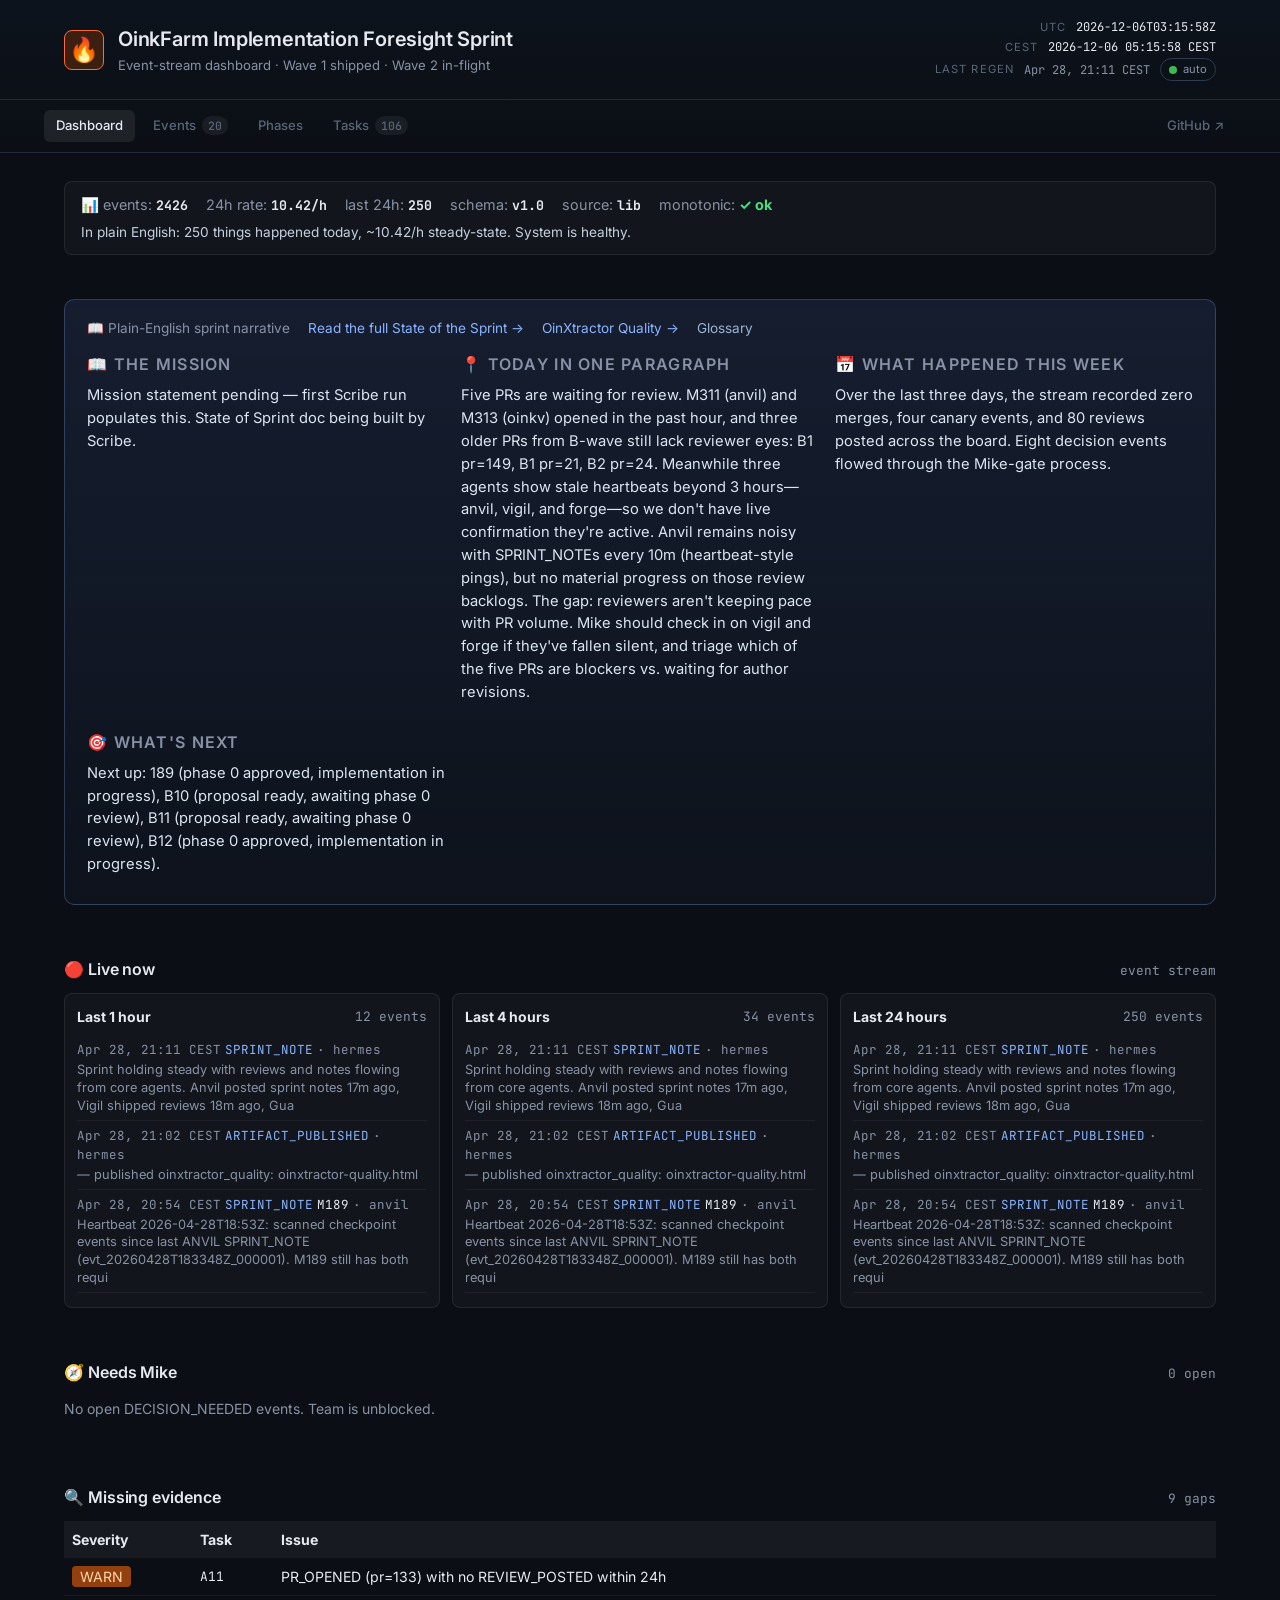
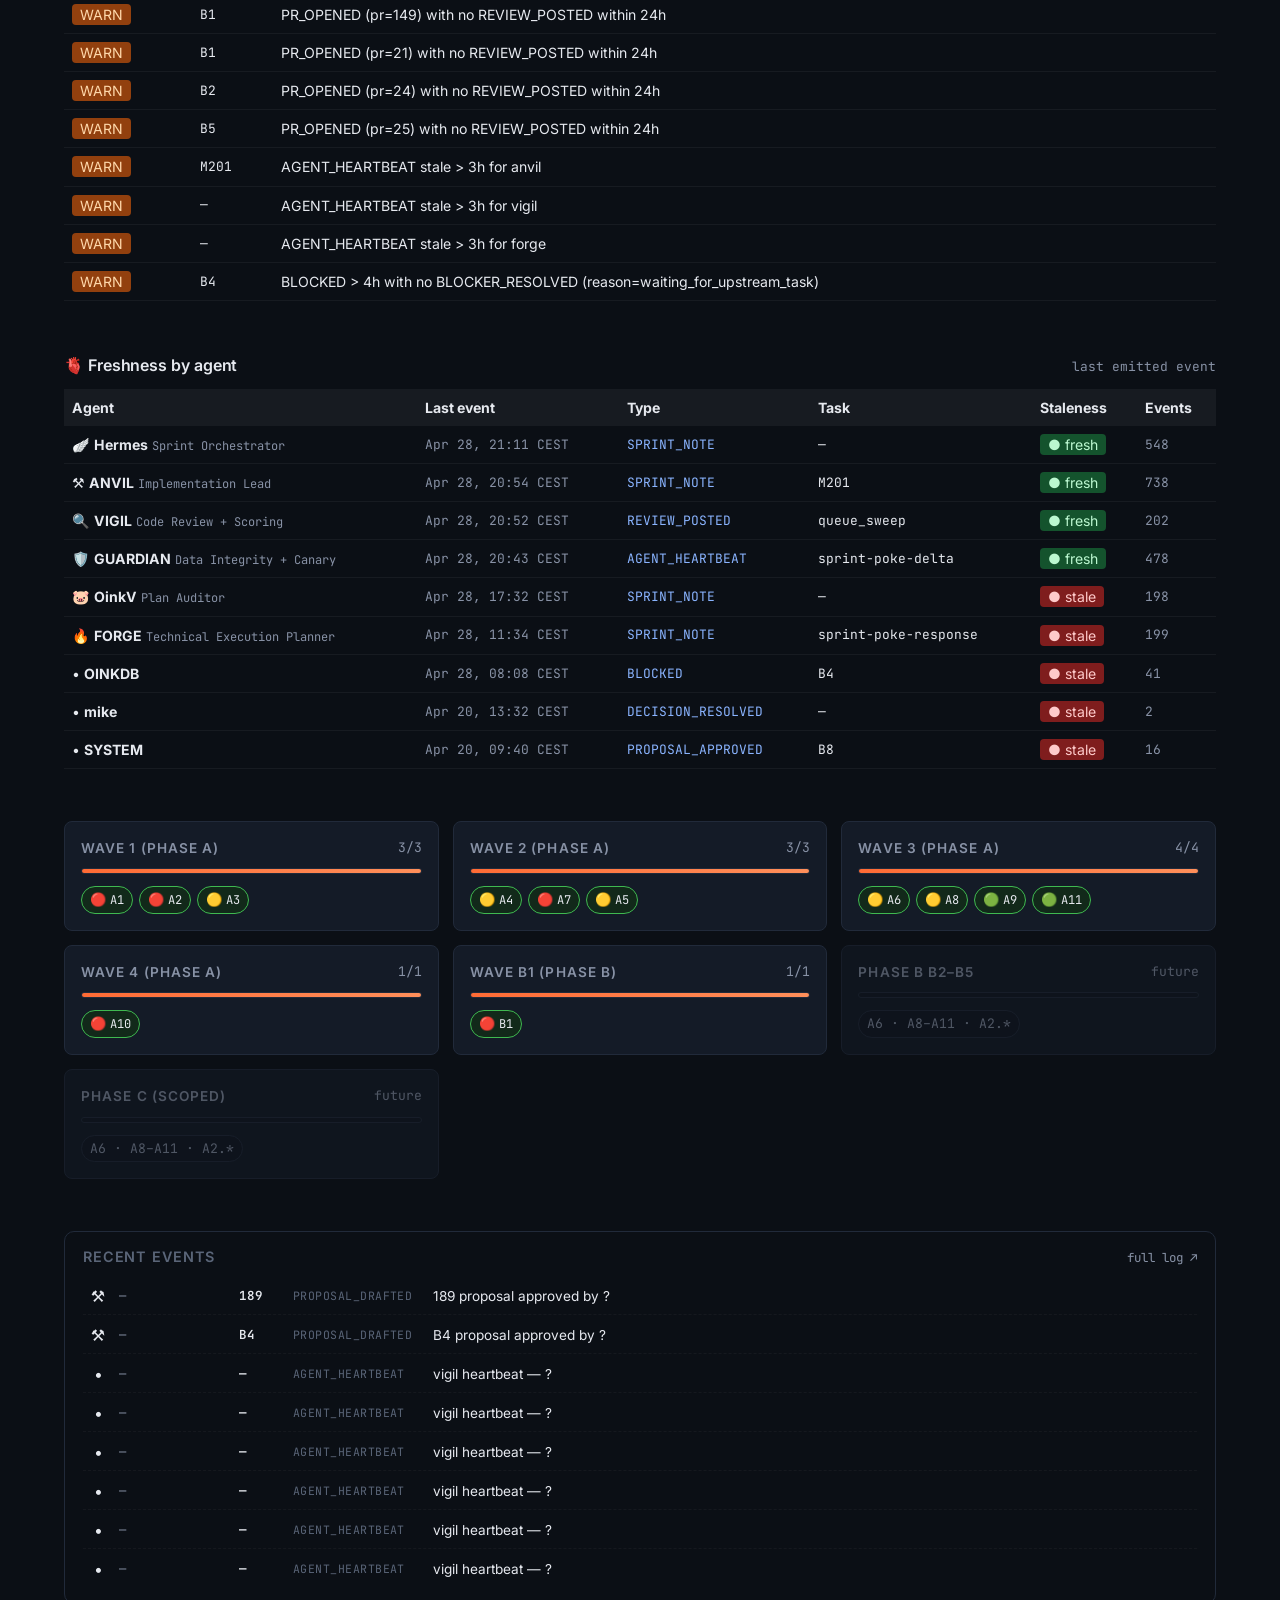
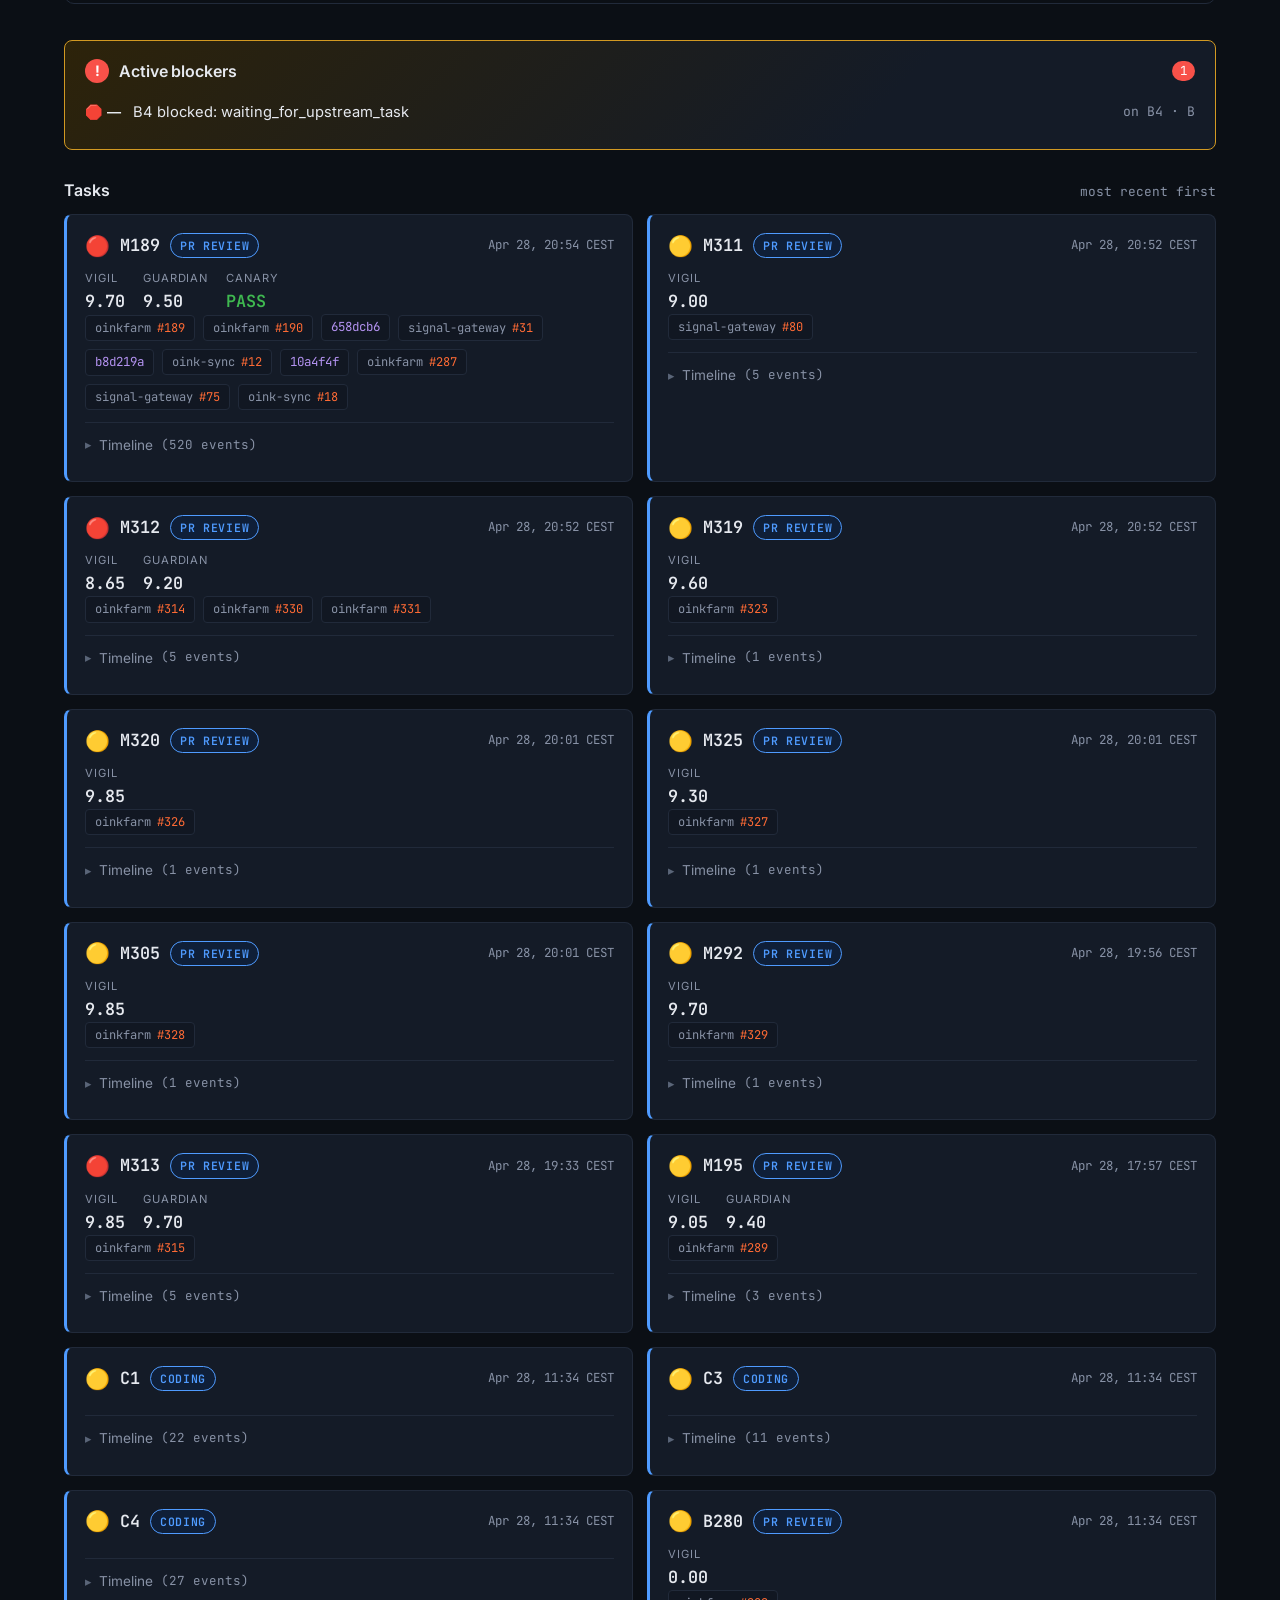
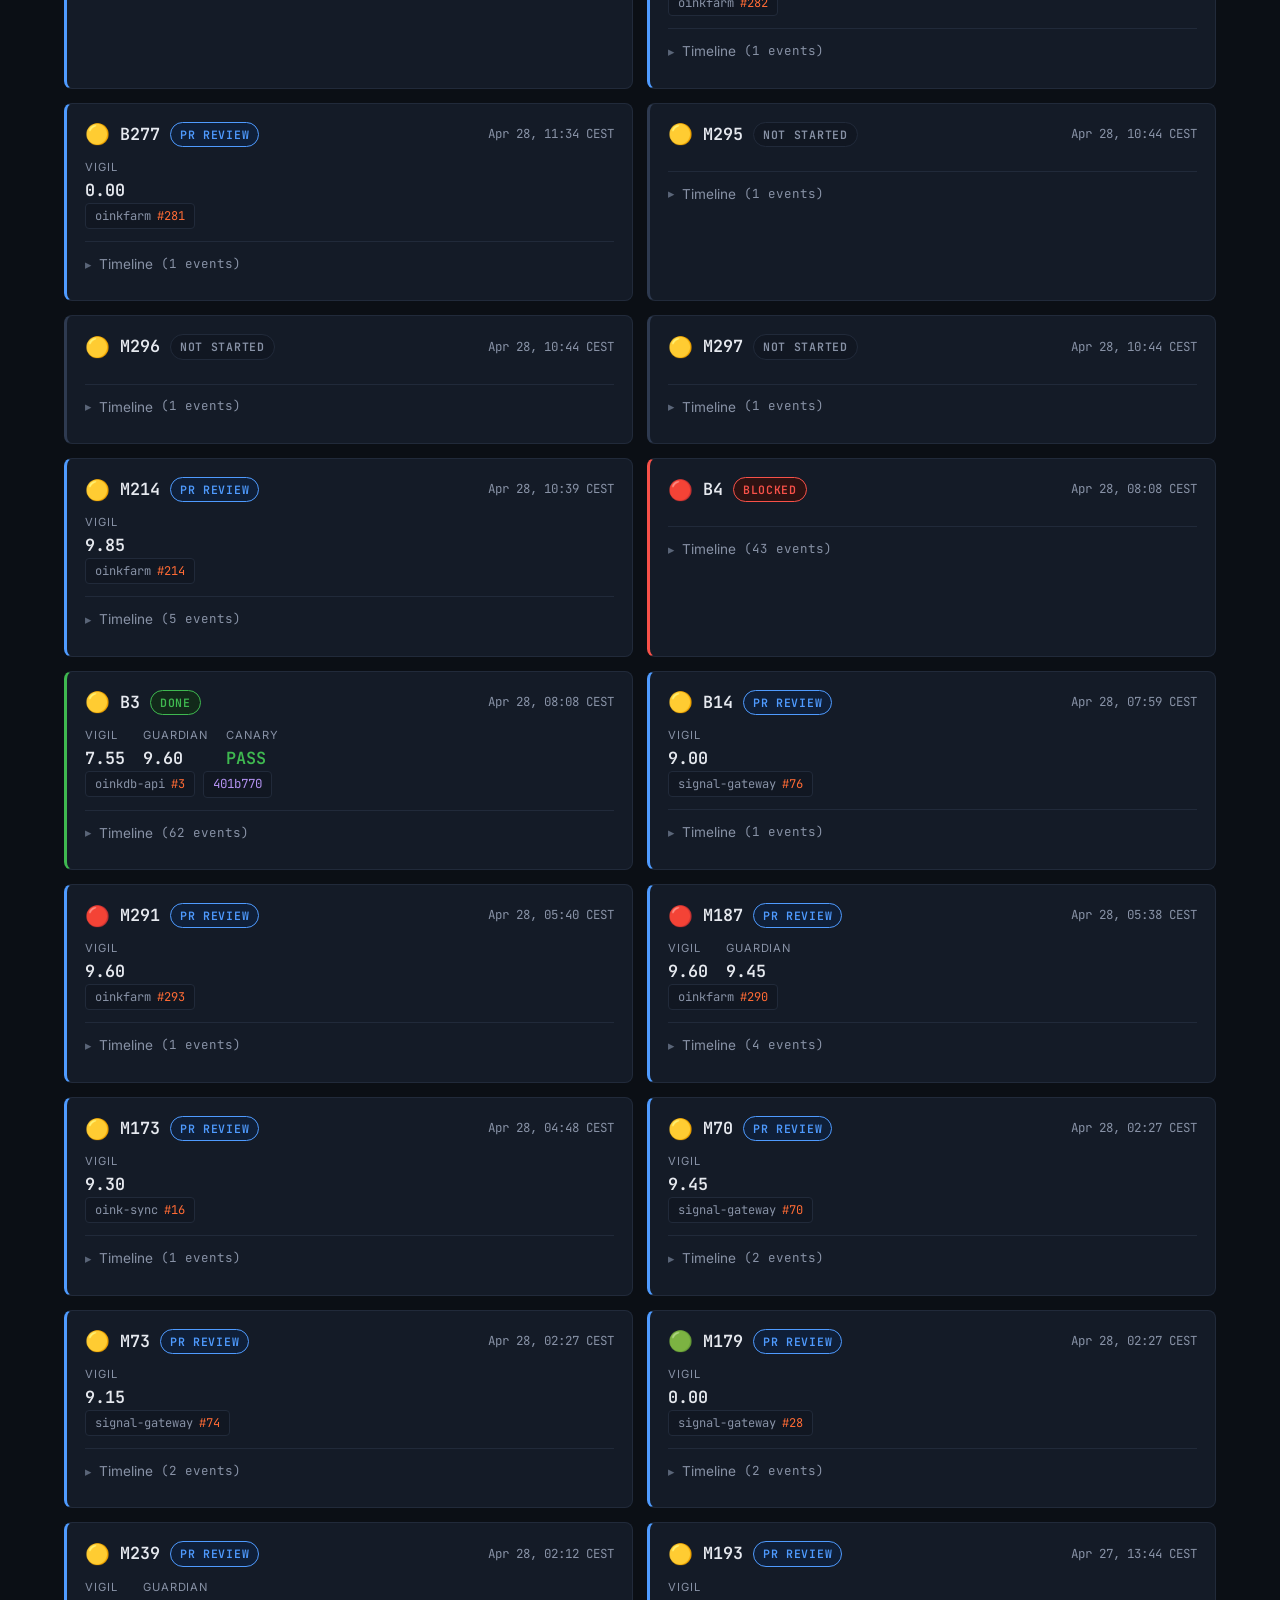
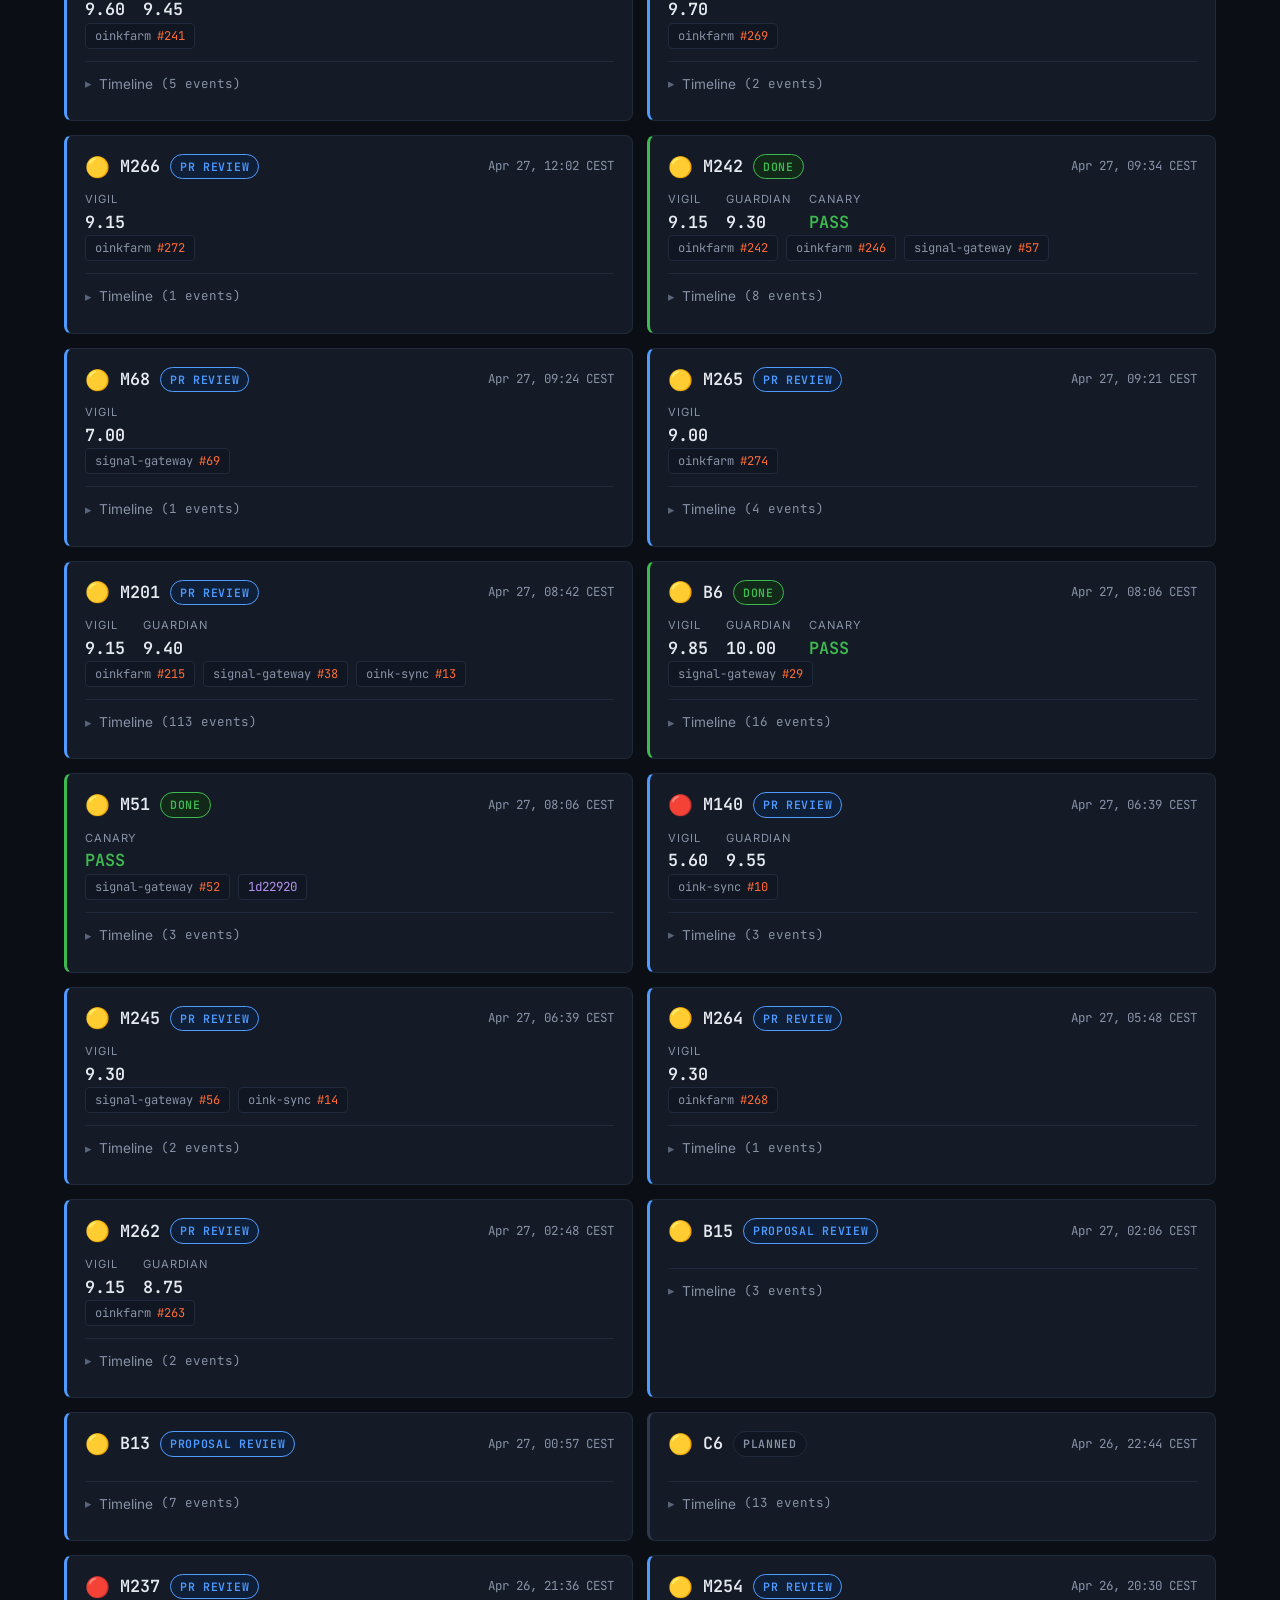
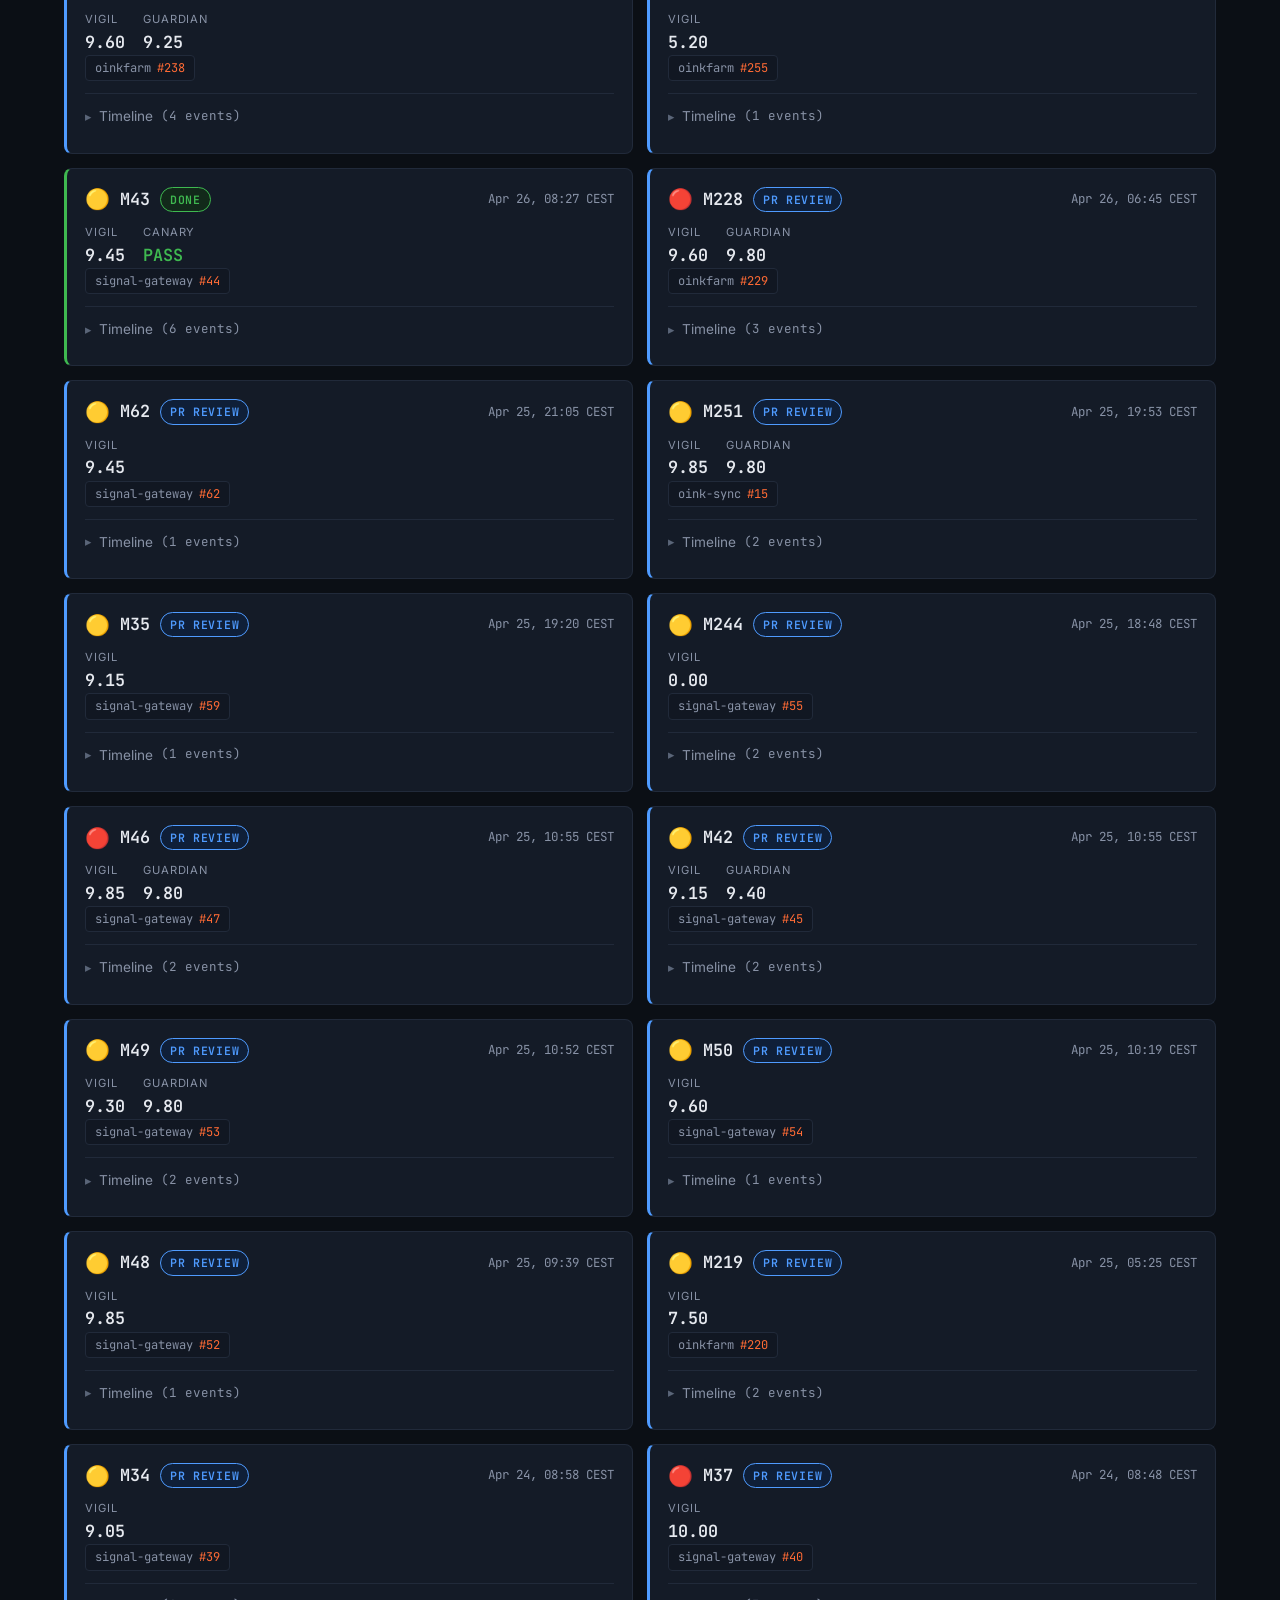
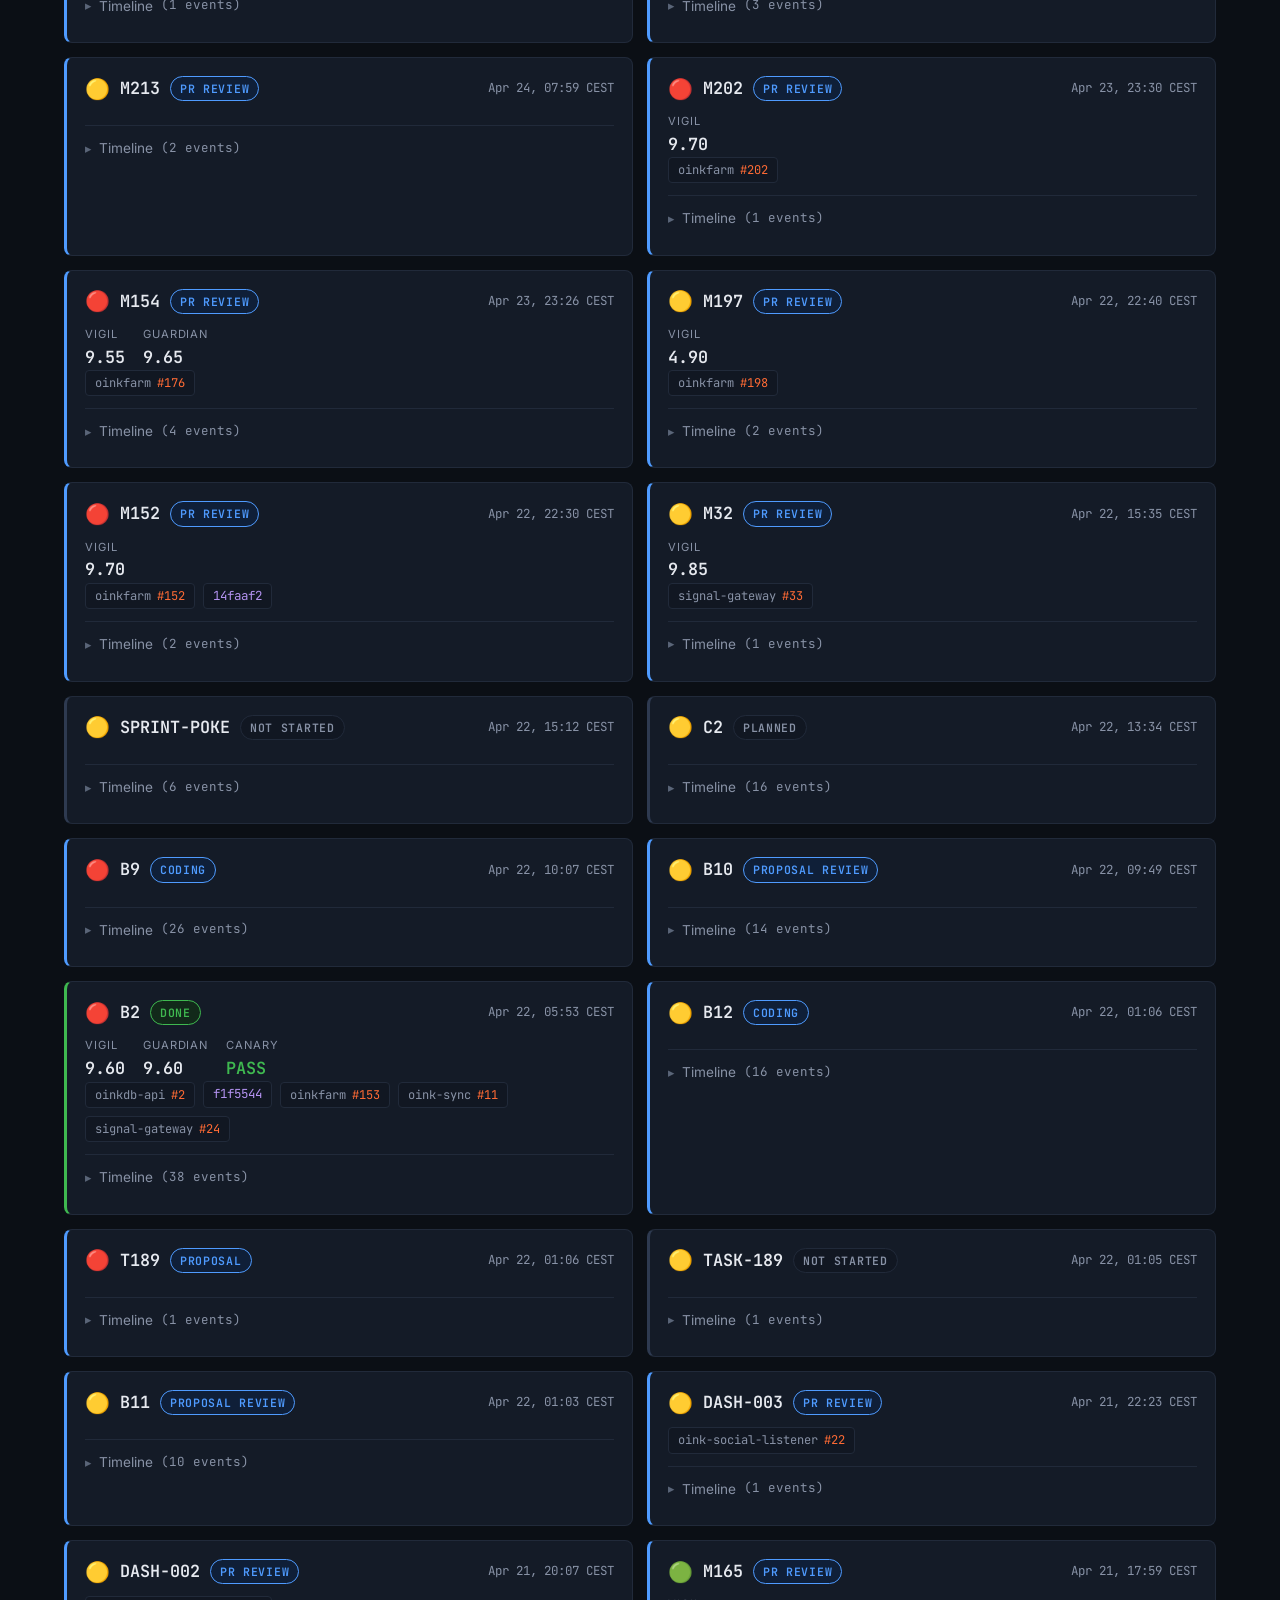
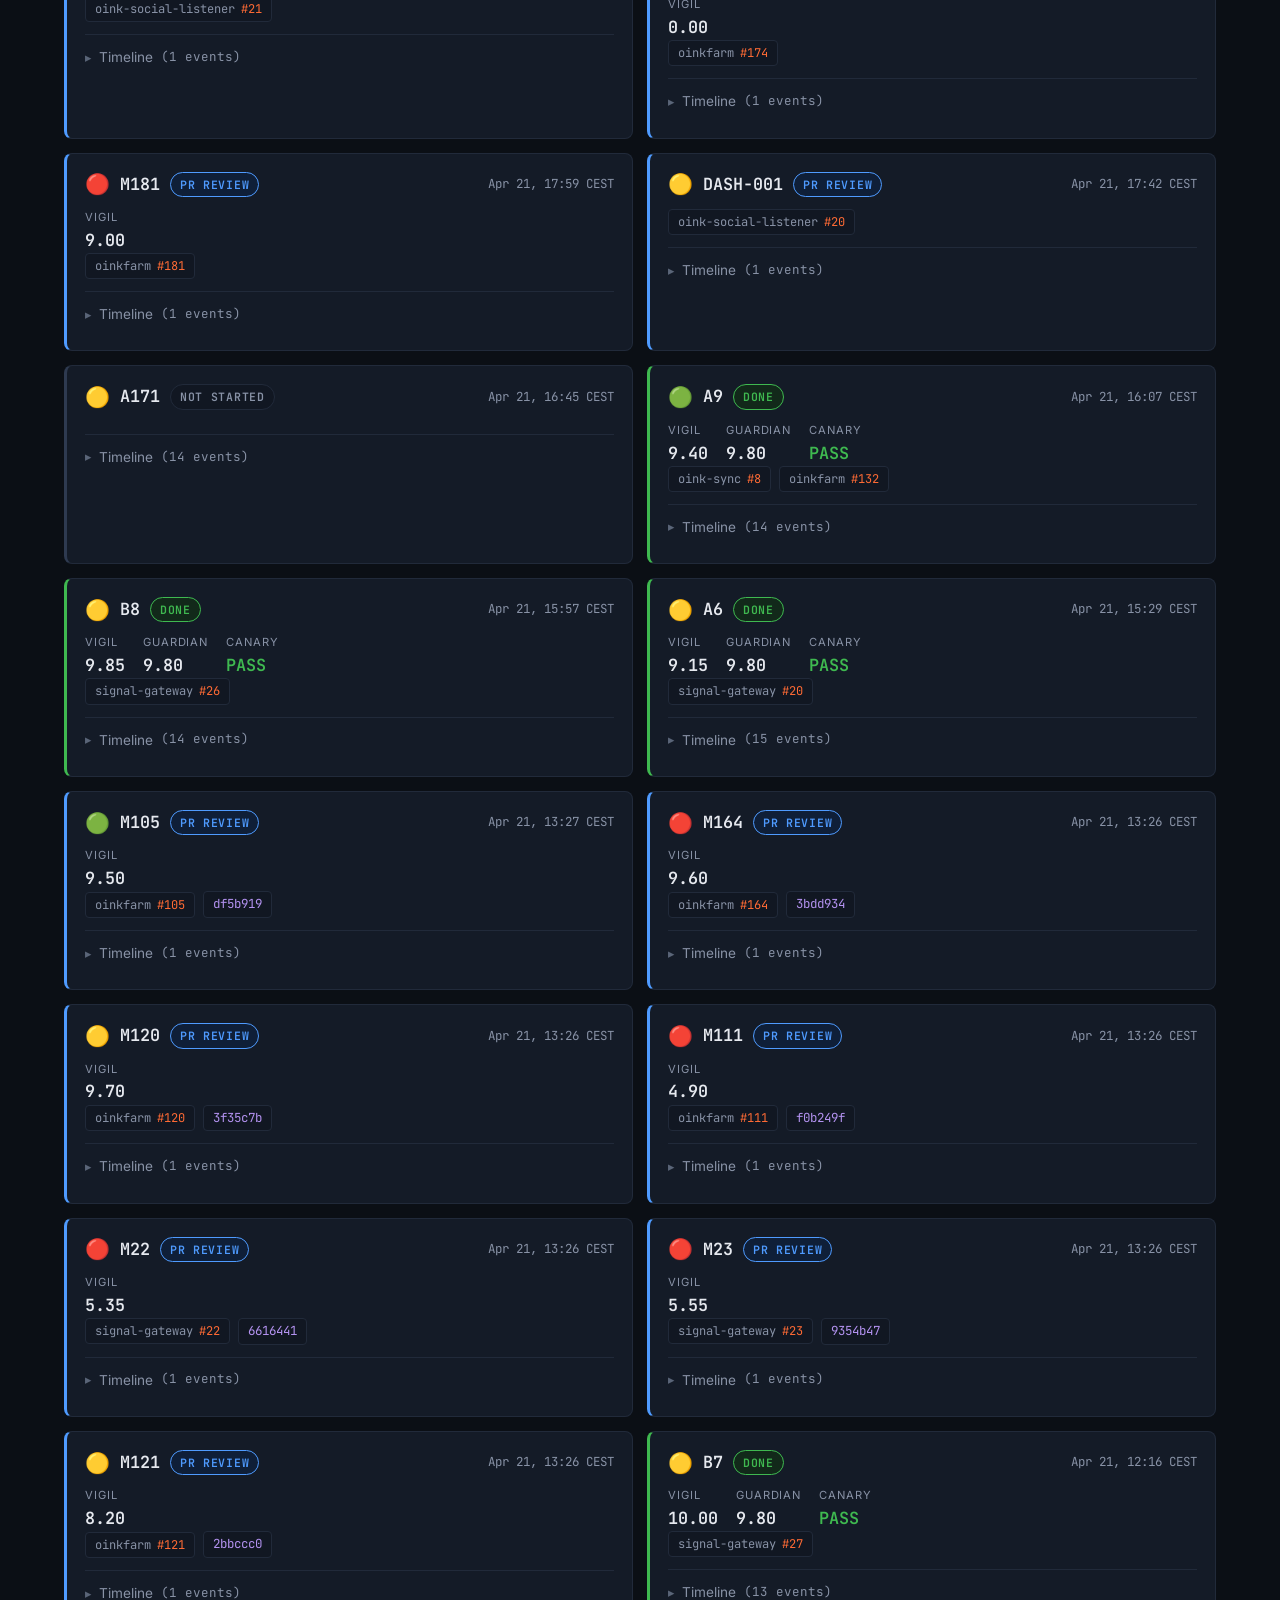
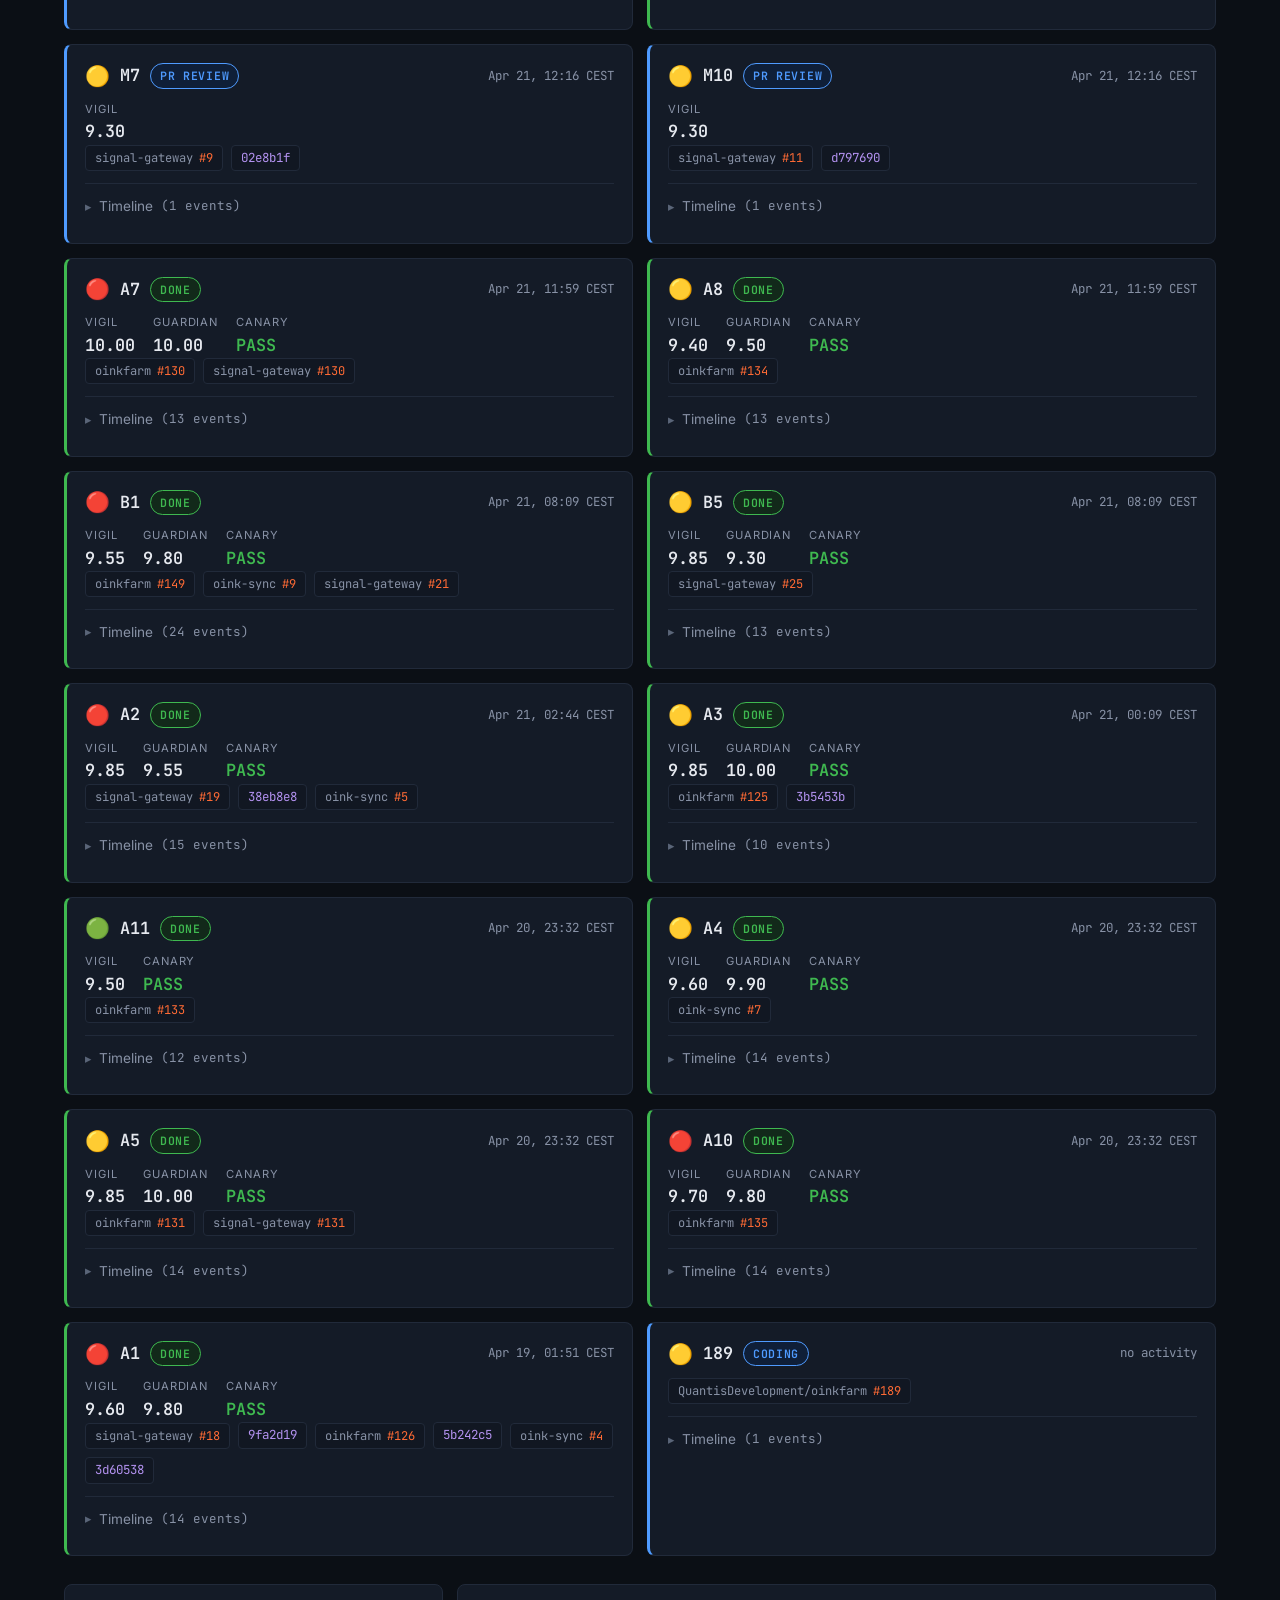
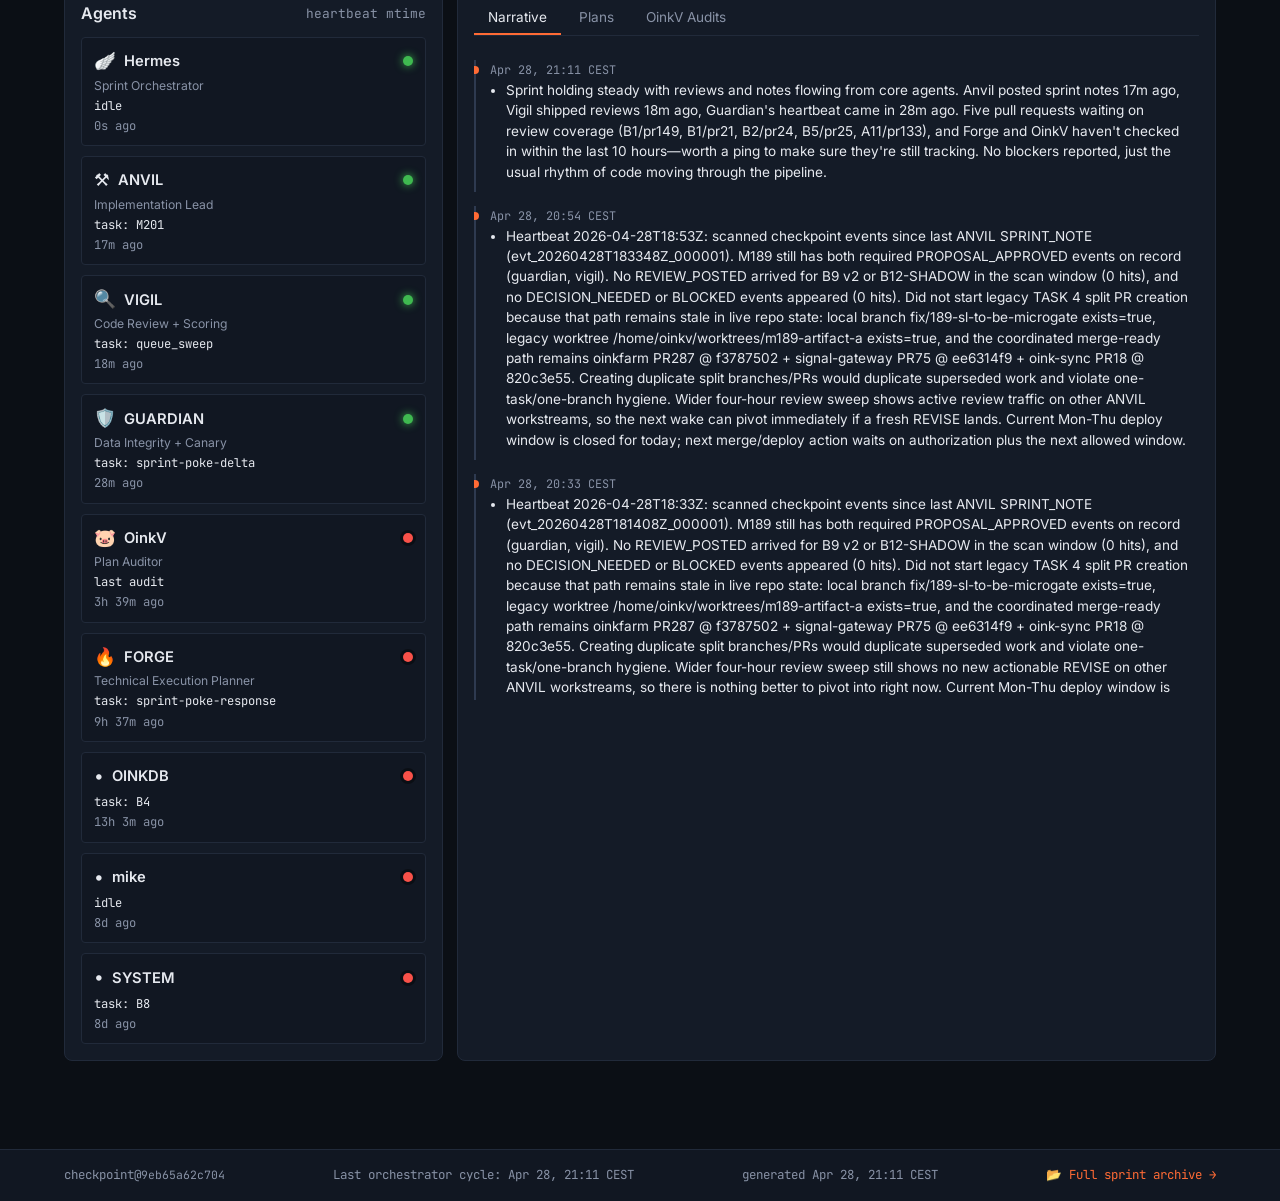
==== commit 2018335e: "scribe: narrative 19:11 UTC — Sprint holding steady with reviews and notes flowing" ====
--- a/docs/index.html
+++ b/docs/index.html
@@ -10,7 +10,7 @@
 <link href="https://fonts.googleapis.com/css2?family=Inter:wght@400;500;600;700&family=JetBrains+Mono:wght@400;500;600&display=swap" rel="stylesheet">
 <link rel="stylesheet" href="style.css">
 </head>
-<body data-generated="2026-04-28T19:02:19+00:00">
+<body data-generated="2026-04-28T19:11:28+00:00">
 
 <header class="topbar">
   <div class="topbar-inner">
@@ -24,15 +24,15 @@
     <div class="clock">
       <div class="clock-row">
         <span class="clock-label">UTC</span>
-        <span class="mono" id="clock-utc">2026-04-28T19:02:19+00:00</span>
+        <span class="mono" id="clock-utc">2026-04-28T19:11:28+00:00</span>
       </div>
       <div class="clock-row">
         <span class="clock-label">CEST</span>
-        <span class="mono" id="clock-cest">2026-04-28T21:02:19+02:00</span>
+        <span class="mono" id="clock-cest">2026-04-28T21:11:28+02:00</span>
       </div>
       <div class="clock-row muted">
         <span class="clock-label">last regen</span>
-        <span class="mono" id="last-regen">Apr 28, 21:02 CEST</span>
+        <span class="mono" id="last-regen">Apr 28, 21:11 CEST</span>
         <span class="refresh-pill" id="refresh-pill" title="auto-refreshes every 60s">
           <span class="dot dot-green"></span> auto
         </span>
@@ -57,9 +57,9 @@
 <!-- Events integrity ------------------------------------------------------- -->
 <section class="events-integrity" style="background:rgba(255,255,255,0.03);border:1px solid rgba(255,255,255,0.08);border-radius:8px;padding:12px 16px;margin-bottom:16px;">
   <div style="display:flex;gap:18px;flex-wrap:wrap;align-items:center;font-size:0.9rem;">
-    <div><span class="muted">📊 events:</span> <strong class="mono">2425</strong></div>
-    <div><span class="muted">24h rate:</span> <strong class="mono">10.46/h</strong></div>
-    <div><span class="muted">last 24h:</span> <strong class="mono">251</strong></div>
+    <div><span class="muted">📊 events:</span> <strong class="mono">2426</strong></div>
+    <div><span class="muted">24h rate:</span> <strong class="mono">10.42/h</strong></div>
+    <div><span class="muted">last 24h:</span> <strong class="mono">250</strong></div>
     <div><span class="muted">schema:</span> <strong class="mono">v1.0</strong></div>
     <div><span class="muted">source:</span> <strong class="mono">lib</strong></div>
     <div>
@@ -68,7 +68,7 @@
     </div>
   </div>
   <div class="integrity-human" style="margin-top:6px;font-size:0.85rem;color:#c6d0e0;">
-    In plain English: 251 things happened today, ~10.46/h steady-state. System is healthy.
+    In plain English: 250 things happened today, ~10.42/h steady-state. System is healthy.
   </div>
 </section>
 
@@ -98,7 +98,7 @@
     </div>
     <div class="narrative-cell">
       <h3 style="margin:0 0 8px 0;font-size:1.0rem;">📅 What happened this week</h3>
-      <div style="margin:0;font-size:0.92rem;line-height:1.55;color:#dce5f2;"><p style="margin:0 0 10px 0;">Over the last three days, the stream recorded zero merges, four canary events, and 81 reviews posted across the board. Eight decision events flowed through the Mike-gate process.</p></div>
+      <div style="margin:0;font-size:0.92rem;line-height:1.55;color:#dce5f2;"><p style="margin:0 0 10px 0;">Over the last three days, the stream recorded zero merges, four canary events, and 80 reviews posted across the board. Eight decision events flowed through the Mike-gate process.</p></div>
     </div>
     <div class="narrative-cell">
       <h3 style="margin:0 0 8px 0;font-size:1.0rem;">🎯 What's next</h3>
@@ -117,9 +117,17 @@
     <div class="live-bucket" style="background:rgba(255,255,255,0.03);border:1px solid rgba(255,255,255,0.08);border-radius:8px;padding:12px;">
       <div style="display:flex;justify-content:space-between;align-items:center;margin-bottom:8px;">
         <strong>Last 1 hour</strong>
-        <span class="mono muted">11 events</span>
+        <span class="mono muted">12 events</span>
       </div>
         <ol style="list-style:none;padding:0;margin:0;max-height:260px;overflow-y:auto;">
+          <li style="padding:5px 0;border-bottom:1px solid rgba(255,255,255,0.05);font-size:0.85rem;line-height:1.4;">
+            <div>
+              <span class="mono muted">Apr 28, 21:11 CEST</span>
+              <span class="mono" style="color:#8ab4ff;">SPRINT_NOTE</span>
+              <span class="muted mono">· hermes</span>
+            </div>
+            <div class="muted" style="font-size:0.8rem;margin-top:2px;">Sprint holding steady with reviews and notes flowing from core agents. Anvil posted sprint notes 17m ago, Vigil shipped reviews 18m ago, Gua</div>
+          </li>
           <li style="padding:5px 0;border-bottom:1px solid rgba(255,255,255,0.05);font-size:0.85rem;line-height:1.4;">
             <div>
               <span class="mono muted">Apr 28, 21:02 CEST</span>
@@ -213,9 +221,17 @@
     <div class="live-bucket" style="background:rgba(255,255,255,0.03);border:1px solid rgba(255,255,255,0.08);border-radius:8px;padding:12px;">
       <div style="display:flex;justify-content:space-between;align-items:center;margin-bottom:8px;">
         <strong>Last 4 hours</strong>
-        <span class="mono muted">35 events</span>
+        <span class="mono muted">34 events</span>
       </div>
         <ol style="list-style:none;padding:0;margin:0;max-height:260px;overflow-y:auto;">
+          <li style="padding:5px 0;border-bottom:1px solid rgba(255,255,255,0.05);font-size:0.85rem;line-height:1.4;">
+            <div>
+              <span class="mono muted">Apr 28, 21:11 CEST</span>
+              <span class="mono" style="color:#8ab4ff;">SPRINT_NOTE</span>
+              <span class="muted mono">· hermes</span>
+            </div>
+            <div class="muted" style="font-size:0.8rem;margin-top:2px;">Sprint holding steady with reviews and notes flowing from core agents. Anvil posted sprint notes 17m ago, Vigil shipped reviews 18m ago, Gua</div>
+          </li>
           <li style="padding:5px 0;border-bottom:1px solid rgba(255,255,255,0.05);font-size:0.85rem;line-height:1.4;">
             <div>
               <span class="mono muted">Apr 28, 21:02 CEST</span>
@@ -408,22 +424,22 @@
             </div>
             <div class="muted" style="font-size:0.8rem;margin-top:2px;">— published oinxtractor_quality: oinxtractor-quality.html</div>
           </li>
-          <li style="padding:5px 0;border-bottom:1px solid rgba(255,255,255,0.05);font-size:0.85rem;line-height:1.4;">
-            <div>
-              <span class="mono muted">Apr 28, 18:48 CEST</span>
-              <span class="mono" style="color:#8ab4ff;">AGENT_HEARTBEAT</span>
-              <span class="muted mono">· guardian</span>
-            </div>
-            <div class="muted" style="font-size:0.8rem;margin-top:2px;">guardian heartbeat — daily-monitoring + review-queue</div>
-          </li>
         </ol>
     </div>
     <div class="live-bucket" style="background:rgba(255,255,255,0.03);border:1px solid rgba(255,255,255,0.08);border-radius:8px;padding:12px;">
       <div style="display:flex;justify-content:space-between;align-items:center;margin-bottom:8px;">
         <strong>Last 24 hours</strong>
-        <span class="mono muted">251 events</span>
+        <span class="mono muted">250 events</span>
       </div>
         <ol style="list-style:none;padding:0;margin:0;max-height:260px;overflow-y:auto;">
+          <li style="padding:5px 0;border-bottom:1px solid rgba(255,255,255,0.05);font-size:0.85rem;line-height:1.4;">
+            <div>
+              <span class="mono muted">Apr 28, 21:11 CEST</span>
+              <span class="mono" style="color:#8ab4ff;">SPRINT_NOTE</span>
+              <span class="muted mono">· hermes</span>
+            </div>
+            <div class="muted" style="font-size:0.8rem;margin-top:2px;">Sprint holding steady with reviews and notes flowing from core agents. Anvil posted sprint notes 17m ago, Vigil shipped reviews 18m ago, Gua</div>
+          </li>
           <li style="padding:5px 0;border-bottom:1px solid rgba(255,255,255,0.05);font-size:0.85rem;line-height:1.4;">
             <div>
               <span class="mono muted">Apr 28, 21:02 CEST</span>
@@ -616,14 +632,6 @@
             </div>
             <div class="muted" style="font-size:0.8rem;margin-top:2px;">— published oinxtractor_quality: oinxtractor-quality.html</div>
           </li>
-          <li style="padding:5px 0;border-bottom:1px solid rgba(255,255,255,0.05);font-size:0.85rem;line-height:1.4;">
-            <div>
-              <span class="mono muted">Apr 28, 18:48 CEST</span>
-              <span class="mono" style="color:#8ab4ff;">AGENT_HEARTBEAT</span>
-              <span class="muted mono">· guardian</span>
-            </div>
-            <div class="muted" style="font-size:0.8rem;margin-top:2px;">guardian heartbeat — daily-monitoring + review-queue</div>
-          </li>
         </ol>
     </div>
   </div>
@@ -735,13 +743,13 @@
           <strong>Hermes</strong>
           <span class="muted mono" style="font-size:0.75rem;">Sprint Orchestrator</span>
         </td>
-        <td class="mono muted" style="padding:8px;">Apr 28, 21:02 CEST</td>
-        <td class="mono" style="padding:8px;color:#8ab4ff;">ARTIFACT_PUBLISHED</td>
+        <td class="mono muted" style="padding:8px;">Apr 28, 21:11 CEST</td>
+        <td class="mono" style="padding:8px;color:#8ab4ff;">SPRINT_NOTE</td>
         <td class="mono" style="padding:8px;">—</td>
         <td style="padding:8px;">
 <span style="background:#14532d;color:#bbf7d0;padding:2px 8px;border-radius:4px;">● fresh</span>
         </td>
-        <td class="mono muted" style="padding:8px;">547</td>
+        <td class="mono muted" style="padding:8px;">548</td>
       </tr>
       <tr style="border-bottom:1px solid rgba(255,255,255,0.05);">
         <td style="padding:8px;">
@@ -7947,9 +7955,6 @@
                 <span class="pr-repo mono">oinkfarm</span>
                 <span class="pr-num mono">#315</span>
               </a>
-                <a class="commit-link mono" href="https://github.com/QuantisDevelopment/oinkfarm/commit/00ec9b1692946f6460cdd24edb3ef161d7bda1f1" target="_blank" rel="noopener" title="merge commit">
-                  00ec9b1
-                </a>
           </div>
       </div>
 
@@ -8042,9 +8047,6 @@
                 <span class="pr-repo mono">oinkfarm</span>
                 <span class="pr-num mono">#289</span>
               </a>
-                <a class="commit-link mono" href="https://github.com/QuantisDevelopment/oinkfarm/commit/6d3559aad60f227b76b6b0d5bcdbead10f5ec0c6" target="_blank" rel="noopener" title="merge commit">
-                  6d3559a
-                </a>
           </div>
       </div>
 
@@ -9099,9 +9101,6 @@
                 <span class="pr-repo mono">oinkfarm</span>
                 <span class="pr-num mono">#214</span>
               </a>
-                <a class="commit-link mono" href="https://github.com/QuantisDevelopment/oinkfarm/commit/6edd312cc32f3f695f91cb4a8fb9e52b02c197fd" target="_blank" rel="noopener" title="merge commit">
-                  6edd312
-                </a>
           </div>
       </div>
 
@@ -10549,9 +10548,6 @@
                 <span class="pr-repo mono">signal-gateway</span>
                 <span class="pr-num mono">#76</span>
               </a>
-                <a class="commit-link mono" href="https://github.com/QuantisDevelopment/signal-gateway/commit/d9f738d402ba93282da65670bba6053eb2a68bce" target="_blank" rel="noopener" title="merge commit">
-                  d9f738d
-                </a>
           </div>
       </div>
 
@@ -10596,9 +10592,6 @@
                 <span class="pr-repo mono">oinkfarm</span>
                 <span class="pr-num mono">#293</span>
               </a>
-                <a class="commit-link mono" href="https://github.com/QuantisDevelopment/oinkfarm/commit/37ea7ec88afb933937050b4364156903772460b6" target="_blank" rel="noopener" title="merge commit">
-                  37ea7ec
-                </a>
           </div>
       </div>
 
@@ -10726,9 +10719,6 @@
                 <span class="pr-repo mono">oink-sync</span>
                 <span class="pr-num mono">#16</span>
               </a>
-                <a class="commit-link mono" href="https://github.com/QuantisDevelopment/oink-sync/commit/1914619c4153727c10e2a9b174dee55ca4c17d66" target="_blank" rel="noopener" title="merge commit">
-                  1914619
-                </a>
           </div>
       </div>
 
@@ -11032,9 +11022,6 @@
                 <span class="pr-repo mono">oinkfarm</span>
                 <span class="pr-num mono">#269</span>
               </a>
-                <a class="commit-link mono" href="https://github.com/QuantisDevelopment/oinkfarm/commit/5a86fb63c9ea7f90afb6f6fdb1840623d8f065db" target="_blank" rel="noopener" title="merge commit">
-                  5a86fb6
-                </a>
           </div>
       </div>
 
@@ -11090,9 +11077,6 @@
                 <span class="pr-repo mono">oinkfarm</span>
                 <span class="pr-num mono">#272</span>
               </a>
-                <a class="commit-link mono" href="https://github.com/QuantisDevelopment/oinkfarm/commit/6d74b5d27f60cebaae9040f2fc7431c53eb7cd26" target="_blank" rel="noopener" title="merge commit">
-                  6d74b5d
-                </a>
           </div>
       </div>
 
@@ -11142,9 +11126,6 @@
                 <span class="pr-repo mono">oinkfarm</span>
                 <span class="pr-num mono">#246</span>
               </a>
-                <a class="commit-link mono" href="https://github.com/QuantisDevelopment/oinkfarm/commit/b8f32e47c935fd326666c88adf82ec0b33731060" target="_blank" rel="noopener" title="merge commit">
-                  b8f32e4
-                </a>
               <a class="pr-link" href="https://github.com/QuantisDevelopment/signal-gateway/pull/57" target="_blank" rel="noopener">
                 <span class="pr-repo mono">signal-gateway</span>
                 <span class="pr-num mono">#57</span>
@@ -11324,9 +11305,6 @@
                 <span class="pr-repo mono">oinkfarm</span>
                 <span class="pr-num mono">#274</span>
               </a>
-                <a class="commit-link mono" href="https://github.com/QuantisDevelopment/oinkfarm/commit/4a07e50aeafab61538548220680da8ecb8870f14" target="_blank" rel="noopener" title="merge commit">
-                  4a07e50
-                </a>
           </div>
       </div>
 
@@ -11407,16 +11385,10 @@
                 <span class="pr-repo mono">oinkfarm</span>
                 <span class="pr-num mono">#215</span>
               </a>
-                <a class="commit-link mono" href="https://github.com/QuantisDevelopment/oinkfarm/commit/9e772ac4e25d3ffd0a7def585a7c3ee9bef472d5" target="_blank" rel="noopener" title="merge commit">
-                  9e772ac
-                </a>
               <a class="pr-link" href="https://github.com/QuantisDevelopment/signal-gateway/pull/38" target="_blank" rel="noopener">
                 <span class="pr-repo mono">signal-gateway</span>
                 <span class="pr-num mono">#38</span>
               </a>
-                <a class="commit-link mono" href="https://github.com/QuantisDevelopment/signal-gateway/commit/a0894e25d9c32bffb3202a3af0ff9620bb2d5b20" target="_blank" rel="noopener" title="merge commit">
-                  a0894e2
-                </a>
               <a class="pr-link" href="https://github.com/QuantisDevelopment/oink-sync/pull/13" target="_blank" rel="noopener">
                 <span class="pr-repo mono">oink-sync</span>
                 <span class="pr-num mono">#13</span>
@@ -12818,9 +12790,6 @@
                 <span class="pr-repo mono">signal-gateway</span>
                 <span class="pr-num mono">#29</span>
               </a>
-                <a class="commit-link mono" href="https://github.com/QuantisDevelopment/signal-gateway/commit/ace226ed590a6418474984bf9af1c74790455038" target="_blank" rel="noopener" title="merge commit">
-                  ace226e
-                </a>
           </div>
       </div>
 
@@ -13254,9 +13223,6 @@
                 <span class="pr-repo mono">oinkfarm</span>
                 <span class="pr-num mono">#268</span>
               </a>
-                <a class="commit-link mono" href="https://github.com/QuantisDevelopment/oinkfarm/commit/4611360cd37eb272d024d32135b2537701d15abe" target="_blank" rel="noopener" title="merge commit">
-                  4611360
-                </a>
           </div>
       </div>
 
@@ -13833,9 +13799,6 @@
                 <span class="pr-repo mono">signal-gateway</span>
                 <span class="pr-num mono">#44</span>
               </a>
-                <a class="commit-link mono" href="https://github.com/QuantisDevelopment/signal-gateway/commit/2793eec0d3d22590ab0f4b2f15d723f3a8dd8e1f" target="_blank" rel="noopener" title="merge commit">
-                  2793eec
-                </a>
           </div>
       </div>
 
@@ -14011,9 +13974,6 @@
                 <span class="pr-repo mono">signal-gateway</span>
                 <span class="pr-num mono">#62</span>
               </a>
-                <a class="commit-link mono" href="https://github.com/QuantisDevelopment/signal-gateway/commit/ad0c5eaa8230d459e53d693aacadf5354fe702d4" target="_blank" rel="noopener" title="merge commit">
-                  ad0c5ea
-                </a>
           </div>
       </div>
 
@@ -14114,9 +14074,6 @@
                 <span class="pr-repo mono">signal-gateway</span>
                 <span class="pr-num mono">#59</span>
               </a>
-                <a class="commit-link mono" href="https://github.com/QuantisDevelopment/signal-gateway/commit/736bd7fbfe4de17726acd0662fb30b24dfae1c62" target="_blank" rel="noopener" title="merge commit">
-                  736bd7f
-                </a>
           </div>
       </div>
 
@@ -14160,9 +14117,6 @@
                 <span class="pr-repo mono">signal-gateway</span>
                 <span class="pr-num mono">#55</span>
               </a>
-                <a class="commit-link mono" href="https://github.com/QuantisDevelopment/signal-gateway/commit/4c9ad211200e708bd4053e7d504457d78cc6a74e" target="_blank" rel="noopener" title="merge commit">
-                  4c9ad21
-                </a>
           </div>
       </div>
 
@@ -14389,9 +14343,6 @@
                 <span class="pr-repo mono">signal-gateway</span>
                 <span class="pr-num mono">#54</span>
               </a>
-                <a class="commit-link mono" href="https://github.com/QuantisDevelopment/signal-gateway/commit/49aa1bab87937628271f3ee1fb325e1ccac127f7" target="_blank" rel="noopener" title="merge commit">
-                  49aa1ba
-                </a>
           </div>
       </div>
 
@@ -14436,9 +14387,6 @@
                 <span class="pr-repo mono">signal-gateway</span>
                 <span class="pr-num mono">#52</span>
               </a>
-                <a class="commit-link mono" href="https://github.com/QuantisDevelopment/signal-gateway/commit/1d22920234ffc0a5fc35ea12e111747ac1a2a67c" target="_blank" rel="noopener" title="merge commit">
-                  1d22920
-                </a>
           </div>
       </div>
 
@@ -14540,9 +14488,6 @@
                 <span class="pr-repo mono">signal-gateway</span>
                 <span class="pr-num mono">#39</span>
               </a>
-                <a class="commit-link mono" href="https://github.com/QuantisDevelopment/signal-gateway/commit/81345a28986ff219348f943051790cd40feeb6ac" target="_blank" rel="noopener" title="merge commit">
-                  81345a2
-                </a>
           </div>
       </div>
 
@@ -14587,9 +14532,6 @@
                 <span class="pr-repo mono">signal-gateway</span>
                 <span class="pr-num mono">#40</span>
               </a>
-                <a class="commit-link mono" href="https://github.com/QuantisDevelopment/signal-gateway/commit/3cf32befd0d866c638242c6bbcb61f33cf0eecec" target="_blank" rel="noopener" title="merge commit">
-                  3cf32be
-                </a>
           </div>
       </div>
 
@@ -14708,9 +14650,6 @@
                 <span class="pr-repo mono">oinkfarm</span>
                 <span class="pr-num mono">#202</span>
               </a>
-                <a class="commit-link mono" href="https://github.com/QuantisDevelopment/oinkfarm/commit/caf5e0deeed042d06a217feb21b75231269340bc" target="_blank" rel="noopener" title="merge commit">
-                  caf5e0d
-                </a>
           </div>
       </div>
 
@@ -14756,9 +14695,6 @@
                 <span class="pr-repo mono">oinkfarm</span>
                 <span class="pr-num mono">#176</span>
               </a>
-                <a class="commit-link mono" href="https://github.com/QuantisDevelopment/oinkfarm/commit/09fcab18024677cb1a454eb598057590e76eec2b" target="_blank" rel="noopener" title="merge commit">
-                  09fcab1
-                </a>
           </div>
       </div>
 
@@ -14954,9 +14890,6 @@
                 <span class="pr-repo mono">signal-gateway</span>
                 <span class="pr-num mono">#33</span>
               </a>
-                <a class="commit-link mono" href="https://github.com/QuantisDevelopment/signal-gateway/commit/cc4a2c4bcf3fba36260675ffe75f62babf3744c0" target="_blank" rel="noopener" title="merge commit">
-                  cc4a2c4
-                </a>
           </div>
       </div>
 
@@ -15857,23 +15790,14 @@
                 <span class="pr-repo mono">oinkfarm</span>
                 <span class="pr-num mono">#153</span>
               </a>
-                <a class="commit-link mono" href="https://github.com/QuantisDevelopment/oinkfarm/commit/14563d2900bbace4f22c530cfc81709505fadb13" target="_blank" rel="noopener" title="merge commit">
-                  14563d2
-                </a>
               <a class="pr-link" href="https://github.com/QuantisDevelopment/oink-sync/pull/11" target="_blank" rel="noopener">
                 <span class="pr-repo mono">oink-sync</span>
                 <span class="pr-num mono">#11</span>
               </a>
-                <a class="commit-link mono" href="https://github.com/QuantisDevelopment/oink-sync/commit/80288bb78d5d625fe2c2dd840d53fc52a91075f5" target="_blank" rel="noopener" title="merge commit">
-                  80288bb
-                </a>
               <a class="pr-link" href="https://github.com/QuantisDevelopment/signal-gateway/pull/24" target="_blank" rel="noopener">
                 <span class="pr-repo mono">signal-gateway</span>
                 <span class="pr-num mono">#24</span>
               </a>
-                <a class="commit-link mono" href="https://github.com/QuantisDevelopment/signal-gateway/commit/df8112dd7d02945aa82b70b8296647a648b076e6" target="_blank" rel="noopener" title="merge commit">
-                  df8112d
-                </a>
           </div>
       </div>
 
@@ -16808,9 +16732,6 @@
                 <span class="pr-repo mono">oink-social-listener</span>
                 <span class="pr-num mono">#22</span>
               </a>
-                <a class="commit-link mono" href="https://github.com/QuantisDevelopment/oink-social-listener/commit/ff23510a25c4718c60915640cca3606375efd082" target="_blank" rel="noopener" title="merge commit">
-                  ff23510
-                </a>
           </div>
       </div>
 
@@ -16853,9 +16774,6 @@
                 <span class="pr-repo mono">oink-social-listener</span>
                 <span class="pr-num mono">#21</span>
               </a>
-                <a class="commit-link mono" href="https://github.com/QuantisDevelopment/oink-social-listener/commit/ed1670530647092cd329797bae85edb36e4966ed" target="_blank" rel="noopener" title="merge commit">
-                  ed16705
-                </a>
           </div>
       </div>
 
@@ -16986,9 +16904,6 @@
                 <span class="pr-repo mono">oink-social-listener</span>
                 <span class="pr-num mono">#20</span>
               </a>
-                <a class="commit-link mono" href="https://github.com/QuantisDevelopment/oink-social-listener/commit/1ef1a1f17d8f05f90e733cb10a150ff52bab8b16" target="_blank" rel="noopener" title="merge commit">
-                  1ef1a1f
-                </a>
           </div>
       </div>
 
@@ -17231,16 +17146,10 @@
                 <span class="pr-repo mono">oink-sync</span>
                 <span class="pr-num mono">#8</span>
               </a>
-                <a class="commit-link mono" href="https://github.com/QuantisDevelopment/oink-sync/commit/27196487f966fc6e24d2a412b7245ac8c9883c50" target="_blank" rel="noopener" title="merge commit">
-                  2719648
-                </a>
               <a class="pr-link" href="https://github.com/QuantisDevelopment/oinkfarm/pull/132" target="_blank" rel="noopener">
                 <span class="pr-repo mono">oinkfarm</span>
                 <span class="pr-num mono">#132</span>
               </a>
-                <a class="commit-link mono" href="https://github.com/QuantisDevelopment/oinkfarm/commit/e7cfdb8e22aed4a3c41b33a126f9c58012f0bcf5" target="_blank" rel="noopener" title="merge commit">
-                  e7cfdb8
-                </a>
           </div>
       </div>
 
@@ -17451,9 +17360,6 @@
                 <span class="pr-repo mono">signal-gateway</span>
                 <span class="pr-num mono">#26</span>
               </a>
-                <a class="commit-link mono" href="https://github.com/QuantisDevelopment/signal-gateway/commit/6879e257702b3cf3fb9cf7477c40c56814e014a3" target="_blank" rel="noopener" title="merge commit">
-                  6879e25
-                </a>
           </div>
       </div>
 
@@ -17664,9 +17570,6 @@
                 <span class="pr-repo mono">signal-gateway</span>
                 <span class="pr-num mono">#20</span>
               </a>
-                <a class="commit-link mono" href="https://github.com/QuantisDevelopment/signal-gateway/commit/1adeaa1fd2bbde936869a5b72465a3f2c6c3ffef" target="_blank" rel="noopener" title="merge commit">
-                  1adeaa1
-                </a>
           </div>
       </div>
 
@@ -18214,9 +18117,6 @@
                 <span class="pr-repo mono">signal-gateway</span>
                 <span class="pr-num mono">#27</span>
               </a>
-                <a class="commit-link mono" href="https://github.com/QuantisDevelopment/signal-gateway/commit/3f85c12e05ca6e588e082c0a0ca8438b89e3cb32" target="_blank" rel="noopener" title="merge commit">
-                  3f85c12
-                </a>
           </div>
       </div>
 
@@ -18506,9 +18406,6 @@
                 <span class="pr-repo mono">oinkfarm</span>
                 <span class="pr-num mono">#130</span>
               </a>
-                <a class="commit-link mono" href="https://github.com/QuantisDevelopment/oinkfarm/commit/615731582e75b7a451dc84a12915839ada6503a8" target="_blank" rel="noopener" title="merge commit">
-                  6157315
-                </a>
               <a class="pr-link" href="https://github.com/QuantisDevelopment/signal-gateway/pull/130" target="_blank" rel="noopener">
                 <span class="pr-repo mono">signal-gateway</span>
                 <span class="pr-num mono">#130</span>
@@ -18712,9 +18609,6 @@
                 <span class="pr-repo mono">oinkfarm</span>
                 <span class="pr-num mono">#134</span>
               </a>
-                <a class="commit-link mono" href="https://github.com/QuantisDevelopment/oinkfarm/commit/461545434c32beac11aa451792dc1479ab770b31" target="_blank" rel="noopener" title="merge commit">
-                  4615454
-                </a>
           </div>
       </div>
 
@@ -18914,23 +18808,14 @@
                 <span class="pr-repo mono">oinkfarm</span>
                 <span class="pr-num mono">#149</span>
               </a>
-                <a class="commit-link mono" href="https://github.com/QuantisDevelopment/oinkfarm/commit/75a32f7f80e609c978dcb0af1bab8b46ed68c186" target="_blank" rel="noopener" title="merge commit">
-                  75a32f7
-                </a>
               <a class="pr-link" href="https://github.com/QuantisDevelopment/oink-sync/pull/9" target="_blank" rel="noopener">
                 <span class="pr-repo mono">oink-sync</span>
                 <span class="pr-num mono">#9</span>
               </a>
-                <a class="commit-link mono" href="https://github.com/QuantisDevelopment/oink-sync/commit/ecd2622a2aa357a6e1efa925bc15af8bfbdc4eb0" target="_blank" rel="noopener" title="merge commit">
-                  ecd2622
-                </a>
               <a class="pr-link" href="https://github.com/QuantisDevelopment/signal-gateway/pull/21" target="_blank" rel="noopener">
                 <span class="pr-repo mono">signal-gateway</span>
                 <span class="pr-num mono">#21</span>
               </a>
-                <a class="commit-link mono" href="https://github.com/QuantisDevelopment/signal-gateway/commit/b0f02548415de4598f807912f1fefca4472620ee" target="_blank" rel="noopener" title="merge commit">
-                  b0f0254
-                </a>
           </div>
       </div>
 
@@ -19261,9 +19146,6 @@
                 <span class="pr-repo mono">signal-gateway</span>
                 <span class="pr-num mono">#25</span>
               </a>
-                <a class="commit-link mono" href="https://github.com/QuantisDevelopment/signal-gateway/commit/2e345bb6c14b4a02057e56218b038cb0da0cb2e5" target="_blank" rel="noopener" title="merge commit">
-                  2e345bb
-                </a>
           </div>
       </div>
 
@@ -19469,9 +19351,6 @@
                 <span class="pr-repo mono">oink-sync</span>
                 <span class="pr-num mono">#5</span>
               </a>
-                <a class="commit-link mono" href="https://github.com/QuantisDevelopment/oink-sync/commit/6b21a2074413395b400b6f95494ae80d77ecef59" target="_blank" rel="noopener" title="merge commit">
-                  6b21a20
-                </a>
           </div>
       </div>
 
@@ -19859,9 +19738,6 @@
                 <span class="pr-repo mono">oinkfarm</span>
                 <span class="pr-num mono">#133</span>
               </a>
-                <a class="commit-link mono" href="https://github.com/QuantisDevelopment/oinkfarm/commit/45a6931d44364fa68c9fd96779c58b20d69e01ae" target="_blank" rel="noopener" title="merge commit">
-                  45a6931
-                </a>
           </div>
       </div>
 
@@ -20046,9 +19922,6 @@
                 <span class="pr-repo mono">oink-sync</span>
                 <span class="pr-num mono">#7</span>
               </a>
-                <a class="commit-link mono" href="https://github.com/QuantisDevelopment/oink-sync/commit/e9be741a7a0c0d779b259c9e1813e3aeac59ca0a" target="_blank" rel="noopener" title="merge commit">
-                  e9be741
-                </a>
           </div>
       </div>
 
@@ -20262,9 +20135,6 @@
                 <span class="pr-repo mono">oinkfarm</span>
                 <span class="pr-num mono">#131</span>
               </a>
-                <a class="commit-link mono" href="https://github.com/QuantisDevelopment/oinkfarm/commit/69d6840a792ad685ad606c74d098180b8ccd5b71" target="_blank" rel="noopener" title="merge commit">
-                  69d6840
-                </a>
               <a class="pr-link" href="https://github.com/QuantisDevelopment/signal-gateway/pull/131" target="_blank" rel="noopener">
                 <span class="pr-repo mono">signal-gateway</span>
                 <span class="pr-num mono">#131</span>
@@ -20481,9 +20351,6 @@
                 <span class="pr-repo mono">oinkfarm</span>
                 <span class="pr-num mono">#135</span>
               </a>
-                <a class="commit-link mono" href="https://github.com/QuantisDevelopment/oinkfarm/commit/80f4fe0aabd4f8d1a4b704cef50b6e41787fec13" target="_blank" rel="noopener" title="merge commit">
-                  80f4fe0
-                </a>
           </div>
       </div>
 
@@ -20974,7 +20841,7 @@
         <div class="agent-meta mono">
             task: M201
         </div>
-        <div class="agent-meta mono muted">8m ago</div>
+        <div class="agent-meta mono muted">17m ago</div>
       </div>
       <div class="agent agent-light-green">
         <div class="agent-top">
@@ -20986,7 +20853,7 @@
         <div class="agent-meta mono">
             task: queue_sweep
         </div>
-        <div class="agent-meta mono muted">9m ago</div>
+        <div class="agent-meta mono muted">18m ago</div>
       </div>
       <div class="agent agent-light-green">
         <div class="agent-top">
@@ -20998,7 +20865,7 @@
         <div class="agent-meta mono">
             task: sprint-poke-delta
         </div>
-        <div class="agent-meta mono muted">19m ago</div>
+        <div class="agent-meta mono muted">28m ago</div>
       </div>
       <div class="agent agent-light-red">
         <div class="agent-top">
@@ -21010,7 +20877,7 @@
         <div class="agent-meta mono">
             last audit
         </div>
-        <div class="agent-meta mono muted">3h 29m ago</div>
+        <div class="agent-meta mono muted">3h 39m ago</div>
       </div>
       <div class="agent agent-light-red">
         <div class="agent-top">
@@ -21022,7 +20889,7 @@
         <div class="agent-meta mono">
             task: sprint-poke-response
         </div>
-        <div class="agent-meta mono muted">9h 27m ago</div>
+        <div class="agent-meta mono muted">9h 37m ago</div>
       </div>
       <div class="agent agent-light-red">
         <div class="agent-top">
@@ -21034,7 +20901,7 @@
         <div class="agent-meta mono">
             task: B4
         </div>
-        <div class="agent-meta mono muted">12h 53m ago</div>
+        <div class="agent-meta mono muted">13h 3m ago</div>
       </div>
       <div class="agent agent-light-red">
         <div class="agent-top">
@@ -21075,6 +20942,11 @@
 
     <div class="tab-panel tab-panel-active" id="tab-narrative">
       <ol class="narrative">
+        <li class="narrative-entry">
+          <div class="narrative-time mono muted">Apr 28, 21:11 CEST</div>
+            <ul class="narrative-actions">
+<li>Sprint holding steady with reviews and notes flowing from core agents. Anvil posted sprint notes 17m ago, Vigil shipped reviews 18m ago, Guardian's heartbeat came in 28m ago. Five pull requests waiting on review coverage (B1/pr149, B1/pr21, B2/pr24, B5/pr25, A11/pr133), and Forge and OinkV haven't checked in within the last 10 hours—worth a ping to make sure they're still tracking. No blockers reported, just the usual rhythm of code moving through the pipeline.</li>            </ul>
+        </li>
         <li class="narrative-entry">
           <div class="narrative-time mono muted">Apr 28, 20:54 CEST</div>
             <ul class="narrative-actions">
@@ -21266,13 +21138,6 @@
             <ul class="narrative-actions">
 <li>Q-C1-INC-1 council resolution option_B matches FORGE recommendation; INV-18 read-side rule ratified; 22 terminal-incoherent rows surfaced via warning_flags; no plan revision needed.</li>            </ul>
         </li>
-        <li class="narrative-entry">
-          <div class="narrative-time mono muted">Apr 28, 11:29 CEST</div>
-            <ul class="narrative-actions">
-<li>Tuesday, 28 Apr brought a resolution push on decision gates. Four Mike-decisions landed this morning: M214 (registry sync path at 10:39 UTC), C4 (MD-1 at 08:58 UTC), C1 (incident handling at 08:58 UTC), and C3 (urgency semantics at 08:58 UTC). C3, C1, and C4 all moved through Vigil proposal approval at 10:44 UTC, clearing decision blockers that had held those tasks since yesterday. M189 (tolerance ratification) also cleared a blocker earlier—decision was resolved at 09:09 UTC, and both Guardian and Vigil approved proposals by 09:13 UTC, moving M189 into PR review.
-
-However, we have growing friction in two areas. Five pull requests sit opened but unreviewed: A11 (pr=133), B1 (pr=149, pr=21), B2 (pr=24), and B5 (pr=25)—all more than 24 hours without a review posted. Second, three core agents have stale heartbeats (>3h): Forge reported 373 minutes ago flagged DECISION_NEEDED, Vigil last checked in 45 minutes ago, and OinkV has gone silent for a full 24 hours. Anvil and Guardian are active (3m and 45m ago respectively), but the team's asynchronous velocity is throttled by review bottlenecks and idle agent pipelines. Next 12-24h will depend on getting reviews posted and establishing whether Forge and OinkV are just waiting or stuck.</li>            </ul>
-        </li>
       </ol>
     </div>
 
@@ -21295,12 +21160,12 @@
 <footer class="footer">
   <div class="footer-inner mono muted">
     <div>
-checkpoint@<span class="mono">ff5c78e8e8ad</span>    </div>
+checkpoint@<span class="mono">9eb65a62c704</span>    </div>
     <div>
-        Last orchestrator cycle: Apr 28, 20:54 CEST
+        Last orchestrator cycle: Apr 28, 21:11 CEST
     </div>
     <div>
-      generated Apr 28, 21:02 CEST
+      generated Apr 28, 21:11 CEST
     </div>
     <div id="sprint-archive-link">
       📂 <a href="https://github.com/QuantisDevelopment/oinkfarm-sprint-checkpoint/tree/main/sprint-log" target="_blank" rel="noopener">Full sprint archive →</a>
